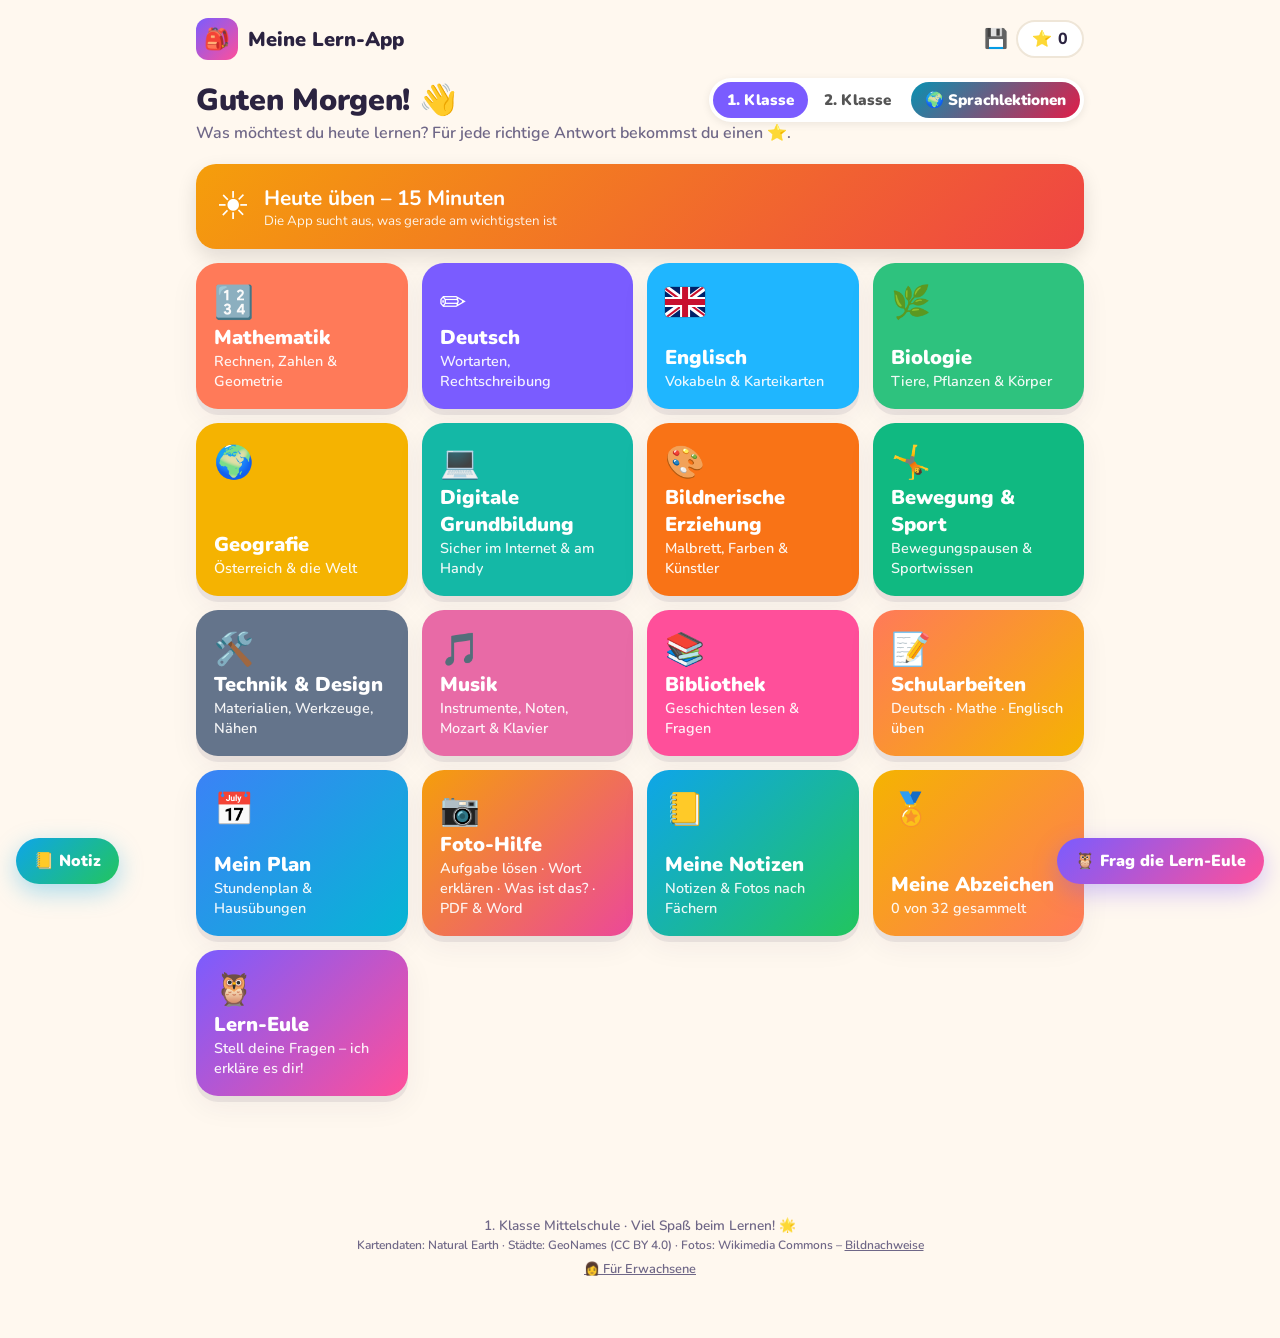
==== index.html @ 5750445e "Vorlesen: auf iPhone beim ersten Antippen freischalten Co-Authored-By: Claude Opus 5.5 <noreply@anth" ====
<!DOCTYPE html>
<html lang="de">
<head>
<meta charset="UTF-8">
<meta name="viewport" content="width=device-width, initial-scale=1">
<title>Meine Lern-App</title>
<script src="config.js"></script>
<script src="ki.js"></script>
<link rel="manifest" href="manifest.webmanifest">
<meta name="theme-color" content="#7a5cff">
<meta name="apple-mobile-web-app-capable" content="yes">
<meta name="mobile-web-app-capable" content="yes">
<meta name="apple-mobile-web-app-title" content="Lern-App">
<meta name="apple-mobile-web-app-status-bar-style" content="default">
<link rel="apple-touch-icon" href="icons/apple-touch-icon.png">
<link rel="icon" type="image/png" href="icons/icon-192.png">
<link rel="preconnect" href="https://fonts.googleapis.com">
<link rel="preconnect" href="https://fonts.gstatic.com" crossorigin>
<link href="https://fonts.googleapis.com/css2?family=Nunito:wght@400;600;700;800;900&family=Literata:opsz,wght@7..72,400;7..72,600&display=swap" rel="stylesheet">
<style>
  :root{
    --bg:#fff8ef; --card:#ffffff; --ink:#2b2340; --muted:#6f6787;
    --math:#ff7a59; --deutsch:#7a5cff; --english:#1fb6ff; --bio:#2ec27e; --geo:#f5b301; --read:#ff4f9a;
    --ok:#22b573; --bad:#ef4444; --line:#efe6d8; --shadow:0 6px 0 rgba(43,35,64,.08), 0 10px 30px rgba(43,35,64,.06);
  }
  *{box-sizing:border-box}
  html,body{margin:0;background:var(--bg);color:var(--ink);font-family:'Nunito',system-ui,sans-serif}
  body{min-height:100vh}
  button{font-family:inherit;cursor:pointer}
  .wrap{max-width:920px;margin:0 auto;padding:18px 16px 60px}
  header.top{display:flex;align-items:center;justify-content:space-between;gap:12px;margin-bottom:18px}
  .brand{display:flex;align-items:center;gap:10px;font-weight:900;font-size:1.25rem}
  .brand .logo{width:42px;height:42px;border-radius:12px;background:linear-gradient(135deg,var(--deutsch),var(--read));display:grid;place-items:center;color:#fff;font-size:1.3rem}
  .stars{background:#fff;border:2px solid var(--line);border-radius:999px;padding:6px 14px;font-weight:800;display:flex;align-items:center;gap:6px}
  .back{background:none;border:none;color:var(--muted);font-weight:800;font-size:1rem;padding:6px 0;margin-bottom:8px}
  .back:hover{color:var(--ink)}
  h1{font-size:1.9rem;margin:6px 0 4px;font-weight:900;letter-spacing:-.01em}
  h2{font-size:1.35rem;margin:0 0 10px;font-weight:900}
  .sub{color:var(--muted);margin:0 0 20px;font-weight:600}
  .grid{display:grid;grid-template-columns:repeat(auto-fill,minmax(200px,1fr));gap:14px}
  .tile{border:none;text-align:left;border-radius:22px;padding:18px;color:#fff;box-shadow:var(--shadow);transition:transform .12s;min-height:132px;display:flex;flex-direction:column;justify-content:space-between}
  .tile:hover{transform:translateY(-3px)}
  .tile:active{transform:translateY(1px)}
  .tile .ico{font-size:2rem}
  .tile .t{font-size:1.25rem;font-weight:900}
  .tile .d{font-size:.9rem;opacity:.92;font-weight:600}
  .card{background:var(--card);border-radius:22px;padding:20px;box-shadow:var(--shadow);border:2px solid var(--line)}
  .list{display:grid;gap:10px}
  .item{display:flex;align-items:center;gap:14px;background:#fff;border:2px solid var(--line);border-radius:16px;padding:14px 16px;text-align:left;font-size:1rem;font-weight:700;color:var(--ink);transition:border-color .12s, transform .12s}
  .item:hover{border-color:var(--c,var(--deutsch));transform:translateX(3px)}
  .item .em{font-size:1.6rem;width:40px;text-align:center}
  .item small{display:block;color:var(--muted);font-weight:600}
  .badge{margin-left:auto;font-size:.8rem;background:#f4efe6;border-radius:999px;padding:4px 10px;color:var(--muted);white-space:nowrap}
  .badge.done{background:#e3f7ec;color:var(--ok)}
  .q{font-size:1.35rem;font-weight:800;margin:6px 0 18px;line-height:1.35}
  .progress{height:10px;background:#f1eadf;border-radius:99px;overflow:hidden;margin-bottom:14px}
  .progress>div{height:100%;background:var(--c,var(--deutsch));transition:width .3s}
  .opts{display:grid;grid-template-columns:1fr 1fr;gap:10px}
  @media (max-width:520px){.opts{grid-template-columns:1fr}}
  .opt{background:#fff;border:3px solid var(--line);border-radius:16px;padding:14px;font-size:1.1rem;font-weight:800;color:var(--ink);text-align:left}
  .opt:hover:not(:disabled){border-color:var(--c,var(--deutsch))}
  .opt.right{background:#e6f8ee;border-color:var(--ok)}
  .opt.wrong{background:#fdecec;border-color:var(--bad)}
  .opt:disabled{cursor:default}
  .feedback{margin-top:14px;font-weight:800;min-height:1.4em}
  .feedback.ok{color:var(--ok)} .feedback.no{color:var(--bad)}
  .explain{background:#f8f4ff;border-radius:12px;padding:10px 12px;margin-top:8px;font-weight:600;color:var(--ink)}
  .btn{background:var(--c,var(--deutsch));color:#fff;border:none;border-radius:14px;padding:12px 20px;font-weight:900;font-size:1rem;box-shadow:0 4px 0 rgba(0,0,0,.15)}
  .btn:active{transform:translateY(2px);box-shadow:0 2px 0 rgba(0,0,0,.15)}
  .btn.ghost{background:#fff;color:var(--ink);border:2px solid var(--line);box-shadow:none}
  .row{display:flex;gap:10px;flex-wrap:wrap;align-items:center;margin-top:16px}
  input.ans{font:inherit;font-size:1.4rem;font-weight:800;padding:12px 14px;border-radius:14px;border:3px solid var(--line);width:180px;outline:none}
  input.ans:focus{border-color:var(--c,var(--math))}
  .result{text-align:center;padding:16px 0}
  .result .big{font-size:3.4rem}
  .result .score{font-size:1.6rem;font-weight:900;margin:8px 0}
  /* Reading */
  .reader{background:#fffdf8;border-radius:22px;padding:26px clamp(18px,5vw,48px);box-shadow:var(--shadow);border:2px solid var(--line)}
  .reader .story{font-family:'Literata',Georgia,serif;line-height:1.75;font-size:var(--fs,1.15rem)}
  .reader .story p{margin:0 0 1em}
  .reader h1{font-family:'Literata',Georgia,serif;font-weight:600}
  .tools{display:flex;gap:8px;align-items:center;flex-wrap:wrap;margin-bottom:14px}
  .tools button{background:#fff;border:2px solid var(--line);border-radius:10px;padding:6px 12px;font-weight:800}
  .chapnav{display:flex;justify-content:space-between;gap:10px;margin-top:20px}
  .flash{perspective:900px;margin:10px auto;max-width:420px;height:200px}
  .flash .inner{position:relative;width:100%;height:100%;transition:transform .5s;transform-style:preserve-3d;cursor:pointer}
  .flash.flipped .inner{transform:rotateY(180deg)}
  .flash .face{position:absolute;inset:0;backface-visibility:hidden;border-radius:22px;display:grid;place-items:center;font-size:2rem;font-weight:900;text-align:center;padding:16px;box-shadow:var(--shadow)}
  .flash .front{background:#fff;border:3px solid var(--english)}
  .flash .backf{background:var(--english);color:#fff;transform:rotateY(180deg)}
  .hint{color:var(--muted);font-weight:600;text-align:center;font-size:.9rem}
  .learnbox{background:#fff7e0;border-left:6px solid var(--geo);border-radius:12px;padding:12px 14px;margin-bottom:16px;font-weight:600;line-height:1.5}
  .confetti{position:fixed;inset:0;pointer-events:none;overflow:hidden;z-index:50}
  .confetti i{position:absolute;top:-20px;width:10px;height:14px;border-radius:3px;animation:fall 1.6s linear forwards}
  @keyframes fall{to{transform:translateY(110vh) rotate(720deg)}}
  /* KI-Lern-Eule */
  .fab{position:fixed;right:16px;bottom:16px;z-index:40;background:linear-gradient(135deg,#7a5cff,#ff4f9a);color:#fff;border:none;border-radius:999px;padding:12px 18px;font-weight:900;font-size:1rem;box-shadow:0 8px 24px rgba(122,92,255,.35);display:none}
  .fab.show{display:flex;align-items:center;gap:6px}
  #app{padding-bottom:90px}
  .spricht{outline:3px solid #0891b2 !important;outline-offset:2px;animation:sprichPuls 1s ease-in-out infinite}
  @keyframes sprichPuls{50%{outline-color:#67e8f9}}
  #stopPill{position:fixed;left:50%;bottom:18px;transform:translateX(-50%);z-index:9998;border:0;border-radius:999px;padding:12px 20px;background:#0891b2;color:#fff;font-weight:900;font-family:inherit;font-size:1rem;box-shadow:0 8px 22px rgba(8,145,178,.4);cursor:pointer}
  .chatlayout{display:flex;gap:10px;width:min(1150px,98vw);height:min(90vh,820px);position:relative}
  .chatside{width:280px;flex:none;background:#fff;border-radius:22px;padding:12px;overflow-y:auto;box-shadow:var(--shadow);display:flex;flex-direction:column;gap:8px}
  .chatlayout .chat{flex:1;min-width:0;height:100%;box-sizing:border-box;overflow:hidden}
  .chatlayout .msgs{max-height:none;flex:1;min-height:0}
  .citem{display:flex;align-items:center;gap:6px;padding:8px 10px;border-radius:12px;cursor:pointer;border:2px solid transparent}
  .citem:hover{background:#f6f2ff} .citem.akt{border-color:var(--deutsch);background:#f4efff}
  .citem .ct{flex:1;min-width:0;font-weight:800;font-size:.92rem;white-space:nowrap;overflow:hidden;text-overflow:ellipsis}
  .citem .cm{font-size:.72rem;color:var(--muted);font-weight:700}
  .citem button{border:0;background:transparent;cursor:pointer;font-size:.95rem;padding:2px 3px;opacity:.55} .citem button:hover{opacity:1}
  #chSideBtn{display:none}
  @media (max-width:760px){ .chatside{position:absolute;left:0;top:0;bottom:0;z-index:3;width:86%;display:none} .chatside.offen{display:flex} #chSideBtn{display:inline-flex} }
  .aus2{display:inline-flex;flex-wrap:wrap;gap:6px;align-items:center;margin-top:4px}
  .aus2 .a2{font-size:.82rem;padding:4px 10px;border-radius:999px;display:inline-flex;align-items:center;gap:4px}
  .aus2 .a2.saying{outline:3px solid #0891b2}
  .a2laut{color:var(--muted);font-size:.8rem}
  .a2list li{margin-bottom:10px}
  .fabN{position:fixed;left:16px;bottom:16px;z-index:40;background:linear-gradient(135deg,#0ea5e9,#22c55e);color:#fff;border:none;border-radius:999px;padding:12px 18px;font-weight:900;font-size:1rem;box-shadow:0 8px 24px rgba(14,165,233,.35);cursor:pointer;font-family:inherit}
  .overlay{position:fixed;inset:0;z-index:60;background:rgba(43,35,64,.45);display:flex;align-items:flex-end;justify-content:center;padding:12px}
  @media (min-width:700px){.overlay{align-items:center}}
  .overlay .card{width:100%;max-width:640px;max-height:92vh;display:flex;flex-direction:column}
  .chat{display:flex;flex-direction:column;gap:10px;min-height:300px}
  .msgs{display:flex;flex-direction:column;gap:10px;max-height:55vh;overflow-y:auto;padding:4px}
  .msg{max-width:85%;padding:12px 14px;border-radius:18px;line-height:1.5;font-weight:600;white-space:pre-wrap;word-wrap:break-word}
  .msg.u{align-self:flex-end;background:var(--deutsch);color:#fff;border-bottom-right-radius:6px}
  .msg.a{align-self:flex-start;background:#f4efff;border-bottom-left-radius:6px}
  .chatin{display:flex;gap:8px}
  .chatin textarea{flex:1;font:inherit;font-size:1.05rem;font-weight:600;padding:12px;border-radius:14px;border:3px solid var(--line);resize:none;outline:none;min-height:52px}
  .chatin textarea:focus{border-color:var(--deutsch)}
  .chips{display:flex;flex-wrap:wrap;gap:8px}
  .chip{background:#fff;border:2px solid var(--line);border-radius:999px;padding:8px 12px;font-weight:700;font-size:.9rem;color:var(--ink)}
  .chip:hover{border-color:var(--deutsch)}
  .ctxnote{background:#fff7e0;border-radius:12px;padding:8px 12px;font-size:.9rem;font-weight:700;color:var(--muted)}
  select.ans{height:58px;background:#fff}
  .weg{background:#fff6f2;border:2px solid #ffd9cc;border-radius:16px;padding:12px 16px;margin-top:12px;font-weight:600;line-height:1.55}
  .weg-t{font-weight:900;margin-bottom:6px}
  .weg ol{margin:6px 0 0;padding-left:22px}
  .weg li{margin:3px 0}
  .coltab{border-collapse:collapse;margin:8px 0 6px;font-size:1.45rem;font-weight:800;font-variant-numeric:tabular-nums}
  .coltab td{width:34px;height:36px;text-align:center;border:1px solid #f1d9cf;background:#fff}
  .coltab tr.carry td{font-size:.85rem;color:var(--bad);height:20px}
  .coltab tr.res td{border-top:3px solid var(--ink);color:var(--ok)}
  .sheet{display:inline-flex;flex-direction:column;background:#fff;border:1px solid #cfe0f5;padding:4px;border-radius:8px;max-width:100%;overflow-x:auto}
  .srow{display:flex}
  .cell{width:34px;height:38px;border:1px solid #cfe0f5;text-align:center;font:inherit;font-size:1.35rem;font-weight:800;color:var(--ink);background:transparent;outline:none;padding:0;border-radius:0}
  .cell:focus{background:#fff3c4}
  .srow.carry .cell{height:24px;font-size:.9rem;color:var(--bad);background:#fff5f5}
  .srow.sum .cell{border-top:3px solid var(--ink)}
  @media (max-width:420px){.cell{width:29px}}
  .layers{display:flex;flex-wrap:wrap;gap:6px;align-items:center;margin:-2px 0 12px;font-weight:800;color:var(--muted);font-size:.9rem}
  .lay{border:2px solid var(--line);background:#fff;border-radius:999px;padding:6px 12px;font-weight:800;color:var(--muted);opacity:.6}
  .lay.on{opacity:1;border-color:var(--geo);color:var(--ink);background:#fff7e0}
  .plink{text-decoration:none;display:inline-flex;align-items:center}
  .gtools{display:flex;flex-wrap:wrap;gap:8px;margin-bottom:12px}
  .gtools .btn{padding:10px 14px;font-size:.95rem}
  .globe-wrap{position:relative;background:radial-gradient(circle at 50% 40%,#2a2156,#120d2b);border-radius:24px;overflow:hidden;box-shadow:var(--shadow);min-height:320px}
  .globe-wrap::before{content:"";position:absolute;inset:0;background-image:radial-gradient(1px 1px at 10% 20%,#fff9,transparent),radial-gradient(1px 1px at 70% 10%,#fff8,transparent),radial-gradient(1.5px 1.5px at 85% 60%,#fffa,transparent),radial-gradient(1px 1px at 30% 80%,#fff7,transparent),radial-gradient(1px 1px at 55% 45%,#fff6,transparent),radial-gradient(1.5px 1.5px at 15% 65%,#fff8,transparent);pointer-events:none}
  #gl{display:block;touch-action:none;cursor:grab;position:relative}
  #gl:active{cursor:grabbing}
  .zoombtns{position:absolute;right:12px;bottom:12px;display:flex;flex-direction:column;gap:8px}
  .zoombtns button{width:46px;height:46px;border-radius:14px;border:none;background:#fff;font-size:1.6rem;font-weight:900;color:var(--ink);box-shadow:0 4px 0 rgba(0,0,0,.2)}
  .gload{position:absolute;inset:0;display:grid;place-items:center;color:#fff;font-weight:800;font-size:1.1rem}
  .gamebar{position:absolute;left:12px;right:70px;top:12px;background:#fff;border-radius:16px;padding:10px 14px;display:flex;flex-direction:column;gap:2px;box-shadow:0 6px 20px rgba(0,0,0,.25);font-size:1.05rem}
  .gamebar span{color:var(--muted);font-weight:700;font-size:.85rem}
  .infop{margin-top:14px}
  .infop h2{margin:0}
  .ihead{display:flex;align-items:center;gap:12px}
  .iflag{font-size:2.6rem;line-height:1}
  .itype{color:var(--muted);font-weight:700}
  .stamp{color:#d97706;font-weight:900}
  .ifacts{display:grid;grid-template-columns:repeat(auto-fit,minmax(170px,1fr));gap:8px;margin:14px 0 4px}
  .ifacts div{background:#fff7e0;border-radius:12px;padding:10px 12px;display:flex;flex-direction:column;gap:2px}
  .ifacts span{font-size:.82rem;color:var(--muted);font-weight:800}
  .isec{margin-top:14px}
  .ist{font-weight:900;margin-bottom:6px}
  .isec ul{margin:0;padding-left:20px;line-height:1.55;font-weight:600}
  .isec p{margin:0;line-height:1.55;font-weight:600}
  .fchip{background:#fff1e8;border:2px solid #ffd9c2;border-radius:999px;padding:6px 12px;font-weight:700;font-size:.92rem}
  .passgrid{display:grid;grid-template-columns:repeat(auto-fill,minmax(130px,1fr));gap:8px;margin-top:12px}
  .pstamp{background:#fff;border:2px dashed var(--geo);border-radius:14px;padding:10px;font-weight:800;color:var(--ink);display:flex;flex-direction:column;align-items:center;gap:4px;transform:rotate(-2deg)}
  .pstamp:nth-child(2n){transform:rotate(2deg)}
  .pstamp span{font-size:1.8rem}
  .qpic{display:block;width:100%;max-width:420px;margin:0 0 14px}
  .cpic{margin:10px 0 2px;display:flex;flex-direction:column;gap:6px;align-items:flex-start}
  .cpic img{width:100%;max-width:440px;border-radius:14px;background:#fff;border:2px solid var(--line)}
  .cpic figcaption{font-weight:800;font-size:.9rem;color:var(--muted)}
  .cpic-load{margin-top:8px;font-weight:800;color:var(--muted)}
  .msg.a{max-width:92%}
  .say{cursor:pointer}
  .say:hover{text-decoration:underline dotted}
  .saying{background:#fff3c4!important;outline:3px solid var(--geo)}
  .spk{font-size:.7em;opacity:.55}
  .saytip{font-weight:700;color:var(--muted);font-size:.78rem;margin-left:6px}
  .sbtn{border:none;background:#eef7ff;border-radius:10px;padding:4px 8px;font-size:1rem;vertical-align:middle}
  .story p.lesen{background:#fff3c4;border-radius:8px;box-shadow:0 0 0 6px #fff3c4}
  .fallhead{display:flex;align-items:center;gap:14px;background:var(--fc);color:#fff;border-radius:22px;padding:16px 18px;margin-bottom:14px;box-shadow:var(--shadow)}
  .fallhead .sub{color:#fffd}
  .fallnum{width:56px;height:56px;border-radius:16px;background:#fff;color:var(--fc);display:grid;place-items:center;font-size:2rem;font-weight:900;flex:none}
  .fallem{margin-left:auto;font-size:2.6rem}
  .fallcard h2{margin:18px 0 6px;font-size:1.15rem}
  .fallcard p{margin:0;line-height:1.6;font-weight:600}
  .fallcard mark{background:none;color:var(--fc);font-weight:900;border-bottom:3px solid var(--fc)}
  .ftab-wrap{overflow-x:auto}
  .ftab{border-collapse:separate;border-spacing:0;width:100%;min-width:480px;font-weight:600}
  .ftab th,.ftab td{padding:8px 10px;border-bottom:1px solid var(--line);text-align:left}
  .ftab th{font-size:.85rem;color:var(--muted)}
  .ftab tr.hi td,.ftab tr.hi th{background:color-mix(in srgb,var(--fc) 14%,#fff);color:var(--ink)}
  .ftab tr.hi td b{color:var(--fc)}
  .fbsp{display:grid;gap:8px}
  .fbsp>div{background:#faf7ff;border-radius:12px;padding:10px 12px}
  .fsatz{font-size:1.15rem;font-weight:800}
  .ffrage{color:var(--muted);font-weight:700;margin-top:2px}
  .eshow{position:relative;background:radial-gradient(circle at 50% 30%,color-mix(in srgb,var(--sc) 22%,#fff),#fff);border:3px solid var(--sc);border-radius:26px;min-height:380px;padding:28px 22px 22px;text-align:center;box-shadow:var(--shadow);overflow:hidden}
  .sprog{display:flex;gap:6px;justify-content:center;margin-bottom:10px}
  .sprog i{width:28px;height:6px;border-radius:9px;background:#e9e2d6}
  .sprog i.on{background:var(--sc)}
  .sem{font-size:4.2rem;animation:hop 1.2s ease-in-out infinite alternate}
  .stitel{font-size:1.5rem;font-weight:900;color:var(--sc);margin:6px 0 10px;animation:fadeUp .5s both}
  .ssatz{font-size:clamp(1.3rem,4vw,2rem);font-weight:900;margin:8px 0;animation:fadeUp .5s .2s both}
  .sfrage{font-size:1.1rem;font-weight:800;color:var(--muted);animation:fadeUp .5s .9s both}
  .stext{max-width:560px;margin:14px auto 0;font-weight:600;line-height:1.55;animation:fadeUp .5s 1.4s both}
  .morph{display:inline-block;color:var(--fc);border-bottom:4px solid var(--fc);animation:pop .7s .5s both}
  @keyframes hop{to{transform:translateY(-10px) rotate(-4deg)}}
  @keyframes fadeUp{from{opacity:0;transform:translateY(12px)}to{opacity:1;transform:none}}
  @keyframes pop{0%{transform:scale(1)}40%{transform:scale(1.6) rotate(-6deg)}100%{transform:scale(1)}}
  .foto{margin:12px 0 4px}
  .foto img{width:100%;max-width:340px;max-height:260px;object-fit:cover;border-radius:16px;display:block;box-shadow:var(--shadow);background:#eee}
  .foto.big img{max-width:420px}
  .foto figcaption{font-size:.72rem;color:var(--muted);font-weight:600;margin-top:4px}
  .foto figcaption a{color:inherit}
  .pchip{display:inline-flex;align-items:center;gap:6px;padding:4px 10px 4px 4px}
  .pchip img{width:30px;height:30px;border-radius:50%;object-fit:cover}
  .lexgrid{display:grid;grid-template-columns:repeat(auto-fill,minmax(130px,1fr));gap:10px}
  .lexitem{background:#fff;border:2px solid var(--line);border-radius:16px;padding:0;overflow:hidden;text-align:left;font-weight:800;color:var(--ink)}
  .lexitem img{width:100%;height:110px;object-fit:cover;display:block}
  .lexitem span{display:block;padding:8px 10px;font-size:.9rem}
  .lexitem:hover{border-color:var(--bio)}
  .qfoto{display:block;width:100%;max-width:360px;height:220px;object-fit:cover;border-radius:18px;margin:6px 0 4px;box-shadow:var(--shadow)}
  .credits{line-height:1.6;font-size:.88rem;font-weight:600;padding-left:18px}
  footer a{color:inherit}
  .flagimg{height:1em;width:auto;vertical-align:-0.12em;border-radius:2px;box-shadow:0 0 0 1px rgba(0,0,0,.12)}
  .iflag .flagimg{height:40px;border-radius:5px}
  .tile .ico .flagimg.tileflag{height:30px;border-radius:4px}
  .iflag{display:flex;align-items:center;gap:8px}
  .wappen{height:44px;width:auto;vertical-align:middle;filter:drop-shadow(0 1px 1px rgba(0,0,0,.2))}
  .wappen.sm{height:30px}
  .wappen.lg{height:64px}
  .blgrid{display:grid;grid-template-columns:repeat(auto-fill,minmax(150px,1fr));gap:8px}
  .blchip{display:flex;align-items:center;gap:8px;background:#fff;border:2px solid var(--line);border-radius:14px;padding:6px 10px;font-weight:800;color:var(--ink);text-align:left;margin-top:8px}
  .blchip:hover{border-color:var(--geo)}
  ul.easy{margin:8px 0 0;padding-left:20px;line-height:1.6;font-weight:600}
  .uhrbox{background:#f4fbff;border:2px solid #cfeaff;border-radius:16px;padding:12px;margin:12px 0}
  .uhren{display:flex;align-items:center;justify-content:center;gap:10px;flex-wrap:wrap}
  .uhr{margin:0;text-align:center;font-weight:700;color:var(--muted)}
  .uhr b{color:var(--ink)}
  .pfeil{font-size:2rem;color:var(--muted)}
  .zstrahl{display:flex;gap:3px;margin-top:10px}
  .zstrahl>div{background:var(--english);color:#fff;border-radius:8px;padding:6px 4px;text-align:center;min-width:60px}
  .zstrahl span{display:block;font-weight:900}
  .zstrahl small{font-size:.7rem;opacity:.9}
  .roemsym{display:grid;grid-template-columns:repeat(auto-fill,minmax(110px,1fr));gap:8px}
  .roemkarte{background:#fff7e0;border:2px solid #f5d27a;border-radius:16px;padding:10px;display:flex;flex-direction:column;align-items:center;gap:2px;color:var(--ink)}
  .roemkarte b{font-family:Georgia,serif;font-size:2.2rem}
  .roemkarte span{font-weight:900;font-size:1.1rem}
  .roemkarte small{font-size:.72rem;color:var(--muted);font-weight:700;text-align:center}
  .roemgrid{display:grid;grid-template-columns:repeat(auto-fill,minmax(78px,1fr));gap:6px}
  .roemgrid div{background:#fff;border:2px solid var(--line);border-radius:12px;padding:6px;text-align:center}
  .roemgrid b{display:block;font-family:Georgia,serif;font-size:1.15rem}
  .roemgrid span{color:var(--muted);font-weight:800}
  .satabs{display:flex;gap:8px;margin-bottom:12px;flex-wrap:wrap}
  .satab{border:3px solid var(--c);background:#fff;color:var(--ink);border-radius:999px;padding:10px 18px;font-weight:900;font-size:1rem}
  .satab.on{background:var(--c);color:#fff}
  .satest{display:flex;gap:14px;align-items:flex-start;border:2px solid var(--line);border-radius:16px;padding:12px;margin-bottom:10px}
  .sadate{background:var(--c,#ff7a59);color:#fff;border-radius:12px;padding:8px 10px;text-align:center;min-width:76px}
  .sadate b{display:block;font-size:1.05rem}
  .sadate small{font-weight:700}
  .saform{margin-top:12px;border-top:2px dashed var(--line);padding-top:10px}
  .saform summary{font-weight:900;cursor:pointer}
  .saTa{width:100%;font:inherit;font-weight:600;border:3px solid var(--line);border-radius:12px;padding:10px;margin-top:6px}
  .saIn{width:100%;max-width:300px;font-size:1rem}
  .sathemen{display:grid;grid-template-columns:repeat(auto-fill,minmax(230px,1fr));gap:4px 12px;margin-top:6px;font-weight:600;max-height:260px;overflow:auto;border:2px solid var(--line);border-radius:12px;padding:8px}
  .eigene{padding-left:18px;line-height:1.8;font-weight:600}
  .mini{border:none;background:#fdecec;color:var(--bad);border-radius:8px;font-weight:900;margin-left:6px}
  footer{margin-top:30px;text-align:center;color:var(--muted);font-size:.85rem;font-weight:600}
</style>
</head>
<body>
<div class="wrap">
  <header class="top">
    <div class="brand"><div class="logo">🎒</div><span>Meine Lern-App</span></div>
    <div style="display:flex;gap:8px;align-items:center"><span id="syncIco" title="Wird geladen …" style="font-size:1.2rem;cursor:help">🔄</span><div class="stars" title="Gesammelte Sterne">⭐ <span id="starCount">0</span></div></div>
  </header>
  <main id="app"></main>
  <button class="fab" id="fab">🦉 Frag die Lern-Eule</button>
  <button class="fabN" id="fabN" title="Notiz schreiben">📒 Notiz</button>
  <footer>1. Klasse Mittelschule · Viel Spaß beim Lernen! 🌟<br><span style="font-size:.75rem">Kartendaten: Natural Earth · Städte: GeoNames (CC BY 4.0) · Fotos: Wikimedia Commons – <a href="#" id="credLink">Bildnachweise</a></span></footer>
</div>

<script>
/* ---------- Speicher (nur in diesem Browser) ---------- */
const store = {
  get(k, d){ try{ const v = localStorage.getItem('lernapp_'+k); return v===null?d:JSON.parse(v);}catch(e){return d;} },
  set(k, v){ try{ localStorage.setItem('lernapp_'+k, JSON.stringify(v)); localStorage.setItem('lernapp__t_'+k, String(Date.now())); }catch(e){} SYNC.queue(k); }
};
/* ---------- Geräteübergreifend speichern (mit dem Claude-Konto) ---------- */
const SYNC=(()=>{
  const syncbar=k=>!/^(sb\d_|ml_|kq_|stimme_|qg_|rsg_)/.test(k);                 // KI-Zwischenspeicher nicht hochladen
  const docId=k=>'k_'+k.replace(/[^A-Za-z0-9_\-.~:@+]/g,c=>'+'+c.codePointAt(0).toString(16)+'+').slice(0,190);
  let col=null, ready=false; const timers={}, busy={}, again={};
  const setIcon=(t,title)=>{const el=document.getElementById('syncIco'); if(el){el.textContent=t; el.title=title;}};
  async function push(k){
    if(!col) return; if(busy[k]){again[k]=true;return;} busy[k]=true;
    try{ const v=localStorage.getItem('lernapp_'+k); const t=+(localStorage.getItem('lernapp__t_'+k)||Date.now());
      if(v===null) await col.doc(docId(k)).delete(); else await col.doc(docId(k)).set({k,v,t});
      setIcon('☁️','Gespeichert – auch auf deinen anderen Geräten'); }
    catch(e){ if(e&&e.code==='invalid_argument'){col=null;} setIcon('💾','Nur auf diesem Gerät gespeichert'); }
    busy[k]=false; if(again[k]){again[k]=false;push(k);}
  }
  function queue(k){ if(!syncbar(k)) return; if(!ready){return;} clearTimeout(timers[k]); timers[k]=setTimeout(()=>push(k),1500); }
  async function start(){
    try{
      const db=await window.claude?.use?.('db'); const user=await window.claude?.use?.('user');
      const uid=user?await user.id():null; if(!db||!uid){ setIcon('💾','Nur auf diesem Gerät gespeichert'); if(app._back===home) home(); return; }
      col=db.collection('data/users/'+uid);
      setIcon('🔄','Wird abgeglichen …');
      const snap=await col.get(); let changed=false; const remote={};
      snap.docs.forEach(d=>{ const x=d.data(); if(!x||typeof x.k!=='string'||typeof x.v!=='string') return; remote[x.k]=x.t||0;
        const lt=+(localStorage.getItem('lernapp__t_'+x.k)||0);
        if((x.t||0)>lt){ try{ localStorage.setItem('lernapp_'+x.k,x.v); localStorage.setItem('lernapp__t_'+x.k,String(x.t||0)); changed=true; }catch(e){} } });
      ready=true;
      for(let i=0;i<localStorage.length;i++){ const key=localStorage.key(i); if(!key||!key.startsWith('lernapp_')||key.startsWith('lernapp__t_')) continue;
        const k=key.slice(8); if(!syncbar(k)) continue; const lt=+(localStorage.getItem('lernapp__t_'+k)||0);
        if(!(k in remote) || lt>remote[k]){ if(!lt) localStorage.setItem('lernapp__t_'+k,String(Date.now())); queue(k); } }
      setIcon('☁️','Gespeichert – auch auf deinen anderen Geräten');
      if(changed) reloadState(); else if(app._back===home) home();
    }catch(e){ setIcon('💾','Nur auf diesem Gerät gespeichert'); if(app._back===home) home(); }
  }
  async function pull(){
    if(!col) return; try{ const snap=await col.get(); let changed=false;
      snap.docs.forEach(d=>{ const x=d.data(); if(!x||typeof x.k!=='string'||typeof x.v!=='string') return; const lt=+(localStorage.getItem('lernapp__t_'+x.k)||0);
        if((x.t||0)>lt){ try{ localStorage.setItem('lernapp_'+x.k,x.v); localStorage.setItem('lernapp__t_'+x.k,String(x.t||0)); changed=true; }catch(e){} } });
      if(changed) reloadState(); }catch(e){}
  }
  function flush(){ Object.keys(timers).forEach(k=>{ clearTimeout(timers[k]); delete timers[k]; push(k); }); }
  document.addEventListener('visibilitychange',()=>{ if(document.visibilityState==='visible') pull(); else flush(); });
  window.addEventListener('pagehide',flush);
  return {queue,start,pull,flush};
})();
function reloadState(){
  try{ stars=store.get('stars',0); done=store.get('done',{}); SA=store.get('schularbeiten',{tests:[],eigene:[]}); visited=store.get('visited',[]);
    LOG=store.get('log',{}); FEHLER=store.get('fehler',[]); ABZ_HAB=store.get('abzeichen',{}); KLASSE=store.get('klasse',1);
    document.getElementById('starCount').textContent=stars;
    if(app._back===home) home(); }catch(e){}
}
let stars = store.get('stars', 0);
let done = store.get('done', {});
function addStars(n){ stars += n; store.set('stars', stars); document.getElementById('starCount').textContent = stars; pruefeAbzeichen(); }
function markDone(id, score, total){ const prev = done[id]; if(!prev || score > prev.s){ done[id] = {s:score,t:total}; store.set('done', done);} pruefeAbzeichen(); }
document.getElementById('starCount').textContent = stars;

/* ---------- KLASSE ---------- */
let KLASSE=store.get('klasse',1);
const KL=()=>`${KLASSE}. Klasse Mittelschule in Österreich (${KLASSE+4}. Schulstufe`;

/* ---------- LERN-PROTOKOLL (für Erwachsenen-Bereich & Abzeichen) ---------- */
const heute=()=>{const d=new Date();return d.getFullYear()+'-'+String(d.getMonth()+1).padStart(2,'0')+'-'+String(d.getDate()).padStart(2,'0');};
let LOG=store.get('log',{});
function logAufgabe(richtig){
  const t=heute(); const e=LOG[t]||{n:0,r:0}; e.n++; if(richtig) e.r++; LOG[t]=e;
  const keys=Object.keys(LOG).sort(); while(keys.length>90) delete LOG[keys.shift()];
  store.set('log',LOG);
}
let FEHLER=store.get('fehler',[]);
function logFehler(q,richtig,thema){
  FEHLER.unshift({q:String(q).slice(0,160),a:String(richtig).slice(0,80),th:thema||'',d:heute()}); FEHLER=FEHLER.slice(0,40);
  store.set('fehler',FEHLER);
}
function serie(){ let n=0; const d=new Date(); if(!(LOG[heute()]||{}).n) d.setDate(d.getDate()-1);
  for(;;){ const k=d.getFullYear()+'-'+String(d.getMonth()+1).padStart(2,'0')+'-'+String(d.getDate()).padStart(2,'0'); if((LOG[k]||{}).n){n++;d.setDate(d.getDate()-1);} else break; } return n; }

/* ---------- ABZEICHEN ---------- */
const ABZ=[
 ['start','🌱','Erste Schritte','Das erste Thema geschafft',()=>Object.keys(done).length>=1],
 ['s50','⭐','Sternensammlerin','50 Sterne gesammelt',()=>stars>=50],
 ['s200','🌟','Sternen-Profi','200 Sterne gesammelt',()=>stars>=200],
 ['s500','💫','Sternen-Königin','500 Sterne gesammelt',()=>stars>=500],
 ['s1000','🌌','Galaxie','1.000 Sterne gesammelt',()=>stars>=1000],
 ['t3','🔥','Dranbleiben','3 Tage hintereinander gelernt',()=>serie()>=3],
 ['t7','🏅','Eine ganze Woche','7 Tage hintereinander gelernt',()=>serie()>=7],
 ['t30','🏆','Lern-Marathon','30 Tage hintereinander gelernt',()=>serie()>=30],
 ['perf','💯','Alles richtig!','Ein Thema ohne Fehler',()=>Object.values(done).some(d=>d.s===d.t)],
 ['perf10','🎖️','Fehlerlos-Zehner','10 Themen ohne Fehler',()=>Object.values(done).filter(d=>d.s===d.t).length>=10],
 ['themen25','📚','Fleißige Biene','25 verschiedene Themen geübt',()=>Object.keys(done).length>=25],
 ['welt10','🧭','Entdeckerin','10 Länder auf dem Globus besucht',()=>visited.length>=10],
 ['welt30','🌍','Weltreisende','30 Länder auf dem Globus besucht',()=>visited.length>=30],
 ['buch','📖','Leseratte','Ein ganzes Buch gelesen',()=>[...BOOKS,...LONG_BOOKS].some(b=>done[b.id])],
 ['buch3','🐛','Bücherwurm','3 Bücher gelesen',()=>[...BOOKS,...LONG_BOOKS].filter(b=>done[b.id]).length>=3],
 ['diktat','✍️','Diktat-Profi','Ein Diktat ohne Fehler',()=>Object.entries(done).some(([k,d])=>k.startsWith('dk-')&&d.s===d.t)],
 ['blitz20','⚡','Blitzrechnerin','20 Punkte in der Einmaleins-Blitzrunde',()=>Object.values(store.get('blitz',{})).some(x=>x>=20)],
 ['blitz35','🚀','Rechen-Rakete','35 Punkte in der Einmaleins-Blitzrunde',()=>Object.values(store.get('blitz',{})).some(x=>x>=35)],
 ['musik','🎵','Kleine Mozartin','Ein Musik-Thema geschafft',()=>Object.keys(done).some(k=>k.startsWith('mu-'))],
 ['digital','🛡️','Internet-Detektivin','Alle Themen in Digitaler Grundbildung geübt',()=>(QUIZ.digital||[]).every(q=>done[q.id])],
 ['hue10','✅','Hausübungs-Heldin','10 Hausübungen abgehakt',()=>(store.get('hue',[])).filter(h=>h.done).length>=10],
 ['klasse2','🎒','Schnupperin','In die 2. Klasse hineingeschnuppert',()=>Object.keys(done).some(k=>/^(m2-|d2-|e2-|ge-|ph-|b2-|g2-)/.test(k))]
];
let ABZ_HAB=store.get('abzeichen',{});
function pruefeAbzeichen(){
  clearTimeout(pruefeAbzeichen._t);
  pruefeAbzeichen._t=setTimeout(()=>{ const neu=[];
    ABZ.forEach(([id,em,name])=>{ if(ABZ_HAB[id]) return; let ok=false; try{ok=ABZ.find(a=>a[0]===id)[4]();}catch(e){} if(ok){ABZ_HAB[id]=heute();neu.push([em,name]);} });
    if(neu.length){ store.set('abzeichen',ABZ_HAB); neu.forEach(([em,name],i)=>setTimeout(()=>toast(`${em} Neues Abzeichen: <b>${esc(name)}</b>!`),i*2200)); confetti(); }
  },600);
}
function toast(html){
  const t=document.createElement('div');
  t.style.cssText='position:fixed;left:50%;top:18px;transform:translateX(-50%);background:#2b2340;color:#fff;padding:12px 18px;border-radius:16px;font-weight:800;z-index:10000;box-shadow:0 6px 20px rgba(0,0,0,.3);max-width:90vw;text-align:center';
  t.innerHTML=html; document.body.appendChild(t); setTimeout(()=>t.remove(),3200);
}


const app = document.getElementById('app');
const rnd = (a,b)=>Math.floor(Math.random()*(b-a+1))+a;
const shuffle = a=>{a=[...a];for(let i=a.length-1;i>0;i--){const j=Math.floor(Math.random()*(i+1));[a[i],a[j]]=[a[j],a[i]];}return a;};
const esc = s=>String(s).replace(/[&<>"]/g,c=>({'&':'&amp;','<':'&lt;','>':'&gt;','"':'&quot;'}[c]));
const fmt = n=>n.toLocaleString('de-AT');

function confetti(){
  const box=document.createElement('div');box.className='confetti';
  const cols=['#ff7a59','#7a5cff','#1fb6ff','#2ec27e','#f5b301','#ff4f9a'];
  for(let i=0;i<70;i++){const p=document.createElement('i');p.style.left=Math.random()*100+'vw';p.style.background=cols[i%cols.length];p.style.animationDelay=Math.random()*.5+'s';p.style.animationDuration=1.2+Math.random()*1.2+'s';box.appendChild(p);}
  document.body.appendChild(box);setTimeout(()=>box.remove(),3000);
}

/* ---------- FÄCHER ---------- */
const SUBJECTS = {
  mathe:{kl:1,name:'Mathematik',ico:'🔢',color:'var(--math)',desc:'Rechnen, Zahlen & Geometrie'},
  mathe2:{kl:2,name:'Mathematik',ico:'🔢',color:'var(--math)',desc:'Brüche, Prozent, Gleichungen'},
  deutsch2:{kl:2,name:'Deutsch',ico:'✏️',color:'var(--deutsch)',desc:'Zeiten, Beistrich, Bericht'},
  englisch2:{kl:2,name:'Englisch',ico:'<img class="flagimg tileflag" src="flags/gb.svg" alt="">',color:'var(--english)',desc:'Past simple, Steigerung, going to'},
  geschichte:{kl:2,name:'Geschichte',ico:'🏛️',color:'#b45309',desc:'Steinzeit, Ägypten, Römer, Ritter'},
  physik:{kl:2,name:'Physik',ico:'🔬',color:'#6366f1',desc:'Teilchen, Wärme, Kräfte'},
  bio2:{kl:2,name:'Biologie',ico:'🌿',color:'var(--bio)',desc:'Insekten, Wald, Wasser, Körper'},
  geo2:{kl:2,name:'Geografie',ico:'🌍',color:'var(--geo)',desc:'Wirtschaft, Tourismus, Verkehr'},
  deutsch:{kl:1,name:'Deutsch',ico:'✏️',color:'var(--deutsch)',desc:'Wortarten, Rechtschreibung'},
  englisch:{kl:1,name:'Englisch',ico:'<img class="flagimg tileflag" src="flags/gb.svg" alt="">',color:'var(--english)',desc:'Vokabeln & Karteikarten'},
  bio:{kl:1,name:'Biologie',ico:'🌿',color:'var(--bio)',desc:'Tiere, Pflanzen & Körper'},
  geo:{kl:1,name:'Geografie',ico:'🌍',color:'var(--geo)',desc:'Österreich & die Welt'},
  digital:{name:'Digitale Grundbildung',ico:'💻',color:'#14b8a6',desc:'Sicher im Internet & am Handy'},
  spanisch:{name:'Spanisch',ico:'<img class="flagimg tileflag" src="flags/es.svg" alt="">',color:'#e11d48',desc:'Von Anfang an – ¡Hola!'},
  franz:{name:'Französisch',ico:'<img class="flagimg tileflag" src="flags/fr.svg" alt="">',color:'#2563eb',desc:'Von Anfang an – Bonjour !'},
  kunst:{name:'Bildnerische Erziehung',ico:'🎨',color:'#f97316',desc:'Malbrett, Farben & Künstler'},
  sport:{name:'Bewegung & Sport',ico:'🤸',color:'#10b981',desc:'Bewegungspausen & Sportwissen'},
  technik:{name:'Technik & Design',ico:'🛠️',color:'#64748b',desc:'Materialien, Werkzeuge, Nähen'},
  musik:{name:'Musik',ico:'🎵',color:'#e86aa6',desc:'Instrumente, Noten, Mozart & Klavier'},
  lesen:{name:'Bibliothek',ico:'📚',color:'var(--read)',desc:'Geschichten lesen & Fragen'}
};

/* ---------- MATHE: Rechenweg-Helfer ---------- */
const STELLEN=['Einer','Zehner','Hunderter','Tausender','Zehntausender','Hunderttausender'];
const digs=n=>String(n).split('').map(Number);

function wegAdd(a,b){
  const A=digs(a).reverse(),B=digs(b).reverse(),n=Math.max(A.length,B.length);
  let c=0;const steps=['Schreib die Zahlen genau untereinander: Einer unter Einer, Zehner unter Zehner … Dann rechnest du von rechts nach links.'],carries=[];
  for(let i=0;i<n;i++){
    const x=A[i]||0,y=B[i]||0,s=x+y+c;
    steps.push(`<b>${STELLEN[i]}:</b> ${x} + ${y}${c?' + 1 (gemerkt)':''} = ${s}`+(s>=10?` → schreib <b>${s%10}</b>, merk dir 1`:` → schreib <b>${s}</b>`));
    c=s>=10?1:0; carries[i+1]=c;
  }
  if(c) steps.push('Die gemerkte 1 schreibst du ganz vorne hin.');
  steps.push(`<b>Ergebnis: ${fmt(a+b)}</b>`);
  steps.push(`Probe: ${fmt(a+b)} − ${fmt(b)} = ${fmt(a)} ✔`);
  return{steps,col:{a,b,op:'+',res:a+b,carries}};
}
function wegSub(a,b){
  const A=digs(a).reverse(),B=digs(b).reverse();
  let c=0;const steps=['Schreib die Zahlen genau untereinander. Wir rechnen von rechts nach links und <b>ergänzen</b>: „unten plus wie viel ist oben?“'],carries=[];
  for(let i=0;i<A.length;i++){
    const x=A[i],yb=B[i]||0,y=yb+c;
    const yTxt=c?`${yb} + 1 (gemerkt) = ${y}, also ${y}`:`${y}`;
    if(y<=x){const d=x-y;steps.push(`<b>${STELLEN[i]}:</b> ${yTxt} plus <b>${d}</b> ist ${x} → schreib <b>${d}</b>`);c=0;}
    else{const d=x+10-y;steps.push(`<b>${STELLEN[i]}:</b> ${yTxt} plus <b>${d}</b> ist 1${x} (weil ${y} größer als ${x} ist, nehmen wir 1${x}) → schreib <b>${d}</b>, merk dir 1`);c=1;}
    carries[i+1]=c;
  }
  steps.push(`<b>Ergebnis: ${fmt(a-b)}</b>`);
  steps.push(`Probe: ${fmt(a-b)} + ${fmt(b)} = ${fmt(a)} ✔`);
  return{steps,col:{a,b,op:'−',res:a-b,carries}};
}
function wegMal(a,b){
  const steps=[];
  if(a<=10&&b<=10){
    steps.push(`${a} · ${b} heißt: ${b}-mal die Zahl ${a}.`);
    if(b>5&&b<10) steps.push(`Trick: ${a} · ${b} = ${a} · 5 + ${a} · ${b-5} = ${a*5} + ${a*(b-5)} = <b>${a*b}</b>`);
    else if(b===10) steps.push(`Mal 10 ist leicht: einfach eine 0 anhängen → <b>${a*b}</b>`);
    else steps.push(`Zähl in ${a}er-Schritten: ${Array.from({length:b},(_,i)=>a*(i+1)).join(', ')} → <b>${a*b}</b>`);
  }else{
    const z=Math.floor(a/10)*10,e=a%10;
    steps.push(`Zerlege ${a} in ${z} + ${e}.`);
    steps.push(`${z} · ${b} = ${z*b}  (denn ${z/10} · ${b} = ${z/10*b}, dann eine 0 dran)`);
    steps.push(`${e} · ${b} = ${e*b}`);
    steps.push(`Zusammenzählen: ${z*b} + ${e*b} = <b>${a*b}</b>`);
  }
  steps.push(`Probe: ${a*b} : ${b} = ${a} ✔`);
  return{steps};
}
function wegDurch(n,b,r){
  const steps=[];
  if(r<=10){
    steps.push(`Frag dich: <b>${b} mal wie viel</b> ist ${n}?`);
    steps.push(`${b} · ${r} = ${n} → also ${n} : ${b} = <b>${r}</b>`);
  }else{
    const t=Math.floor(r/10)*10,e=r%10;
    if(e===0){
      steps.push(`${n} : ${b}: Rechne zuerst ohne die 0: ${n/10} : ${b} = ${r/10}, dann die 0 wieder dran → <b>${r}</b>`);
    }else{
      steps.push(`Zerlege ${n} in zwei Zahlen, die sich gut durch ${b} teilen lassen: ${n} = ${b*t} + ${b*e}`);
      steps.push(`${b*t} : ${b} = ${t}`);
      steps.push(`${b*e} : ${b} = ${e}`);
      steps.push(`Zusammenzählen: ${t} + ${e} = <b>${r}</b>`);
    }
  }
  steps.push(`Probe: ${r} · ${b} = ${n} ✔`);
  return{steps};
}

const MATH = [
  {id:'m-plus',em:'➕',name:'Plus & Minus mit großen Zahlen',gen(){
    if(Math.random()<.5){const a=rnd(1200,8999),b=rnd(100,4999);return{q:`${fmt(a)} + ${fmt(b)} = ?`,a:a+b,...wegAdd(a,b)};}
    const a=rnd(3000,9999),b=rnd(100,a-100);return{q:`${fmt(a)} − ${fmt(b)} = ?`,a:a-b,...wegSub(a,b)};}},
  {id:'m-mal',em:'✖️',name:'Einmaleins & Malrechnen',gen(){
    if(Math.random()<.6){const a=rnd(2,10),b=rnd(2,10);return{q:`${a} · ${b} = ?`,a:a*b,...wegMal(a,b)};}
    const a=rnd(11,99),b=rnd(2,9);return{q:`${a} · ${b} = ?`,a:a*b,...wegMal(a,b)};}},
  {id:'m-durch',em:'➗',name:'Dividieren (Teilen)',gen(){
    const b=rnd(2,9),r=rnd(2,40);return{q:`${fmt(b*r)} : ${b} = ?`,a:r,...wegDurch(b*r,b,r)};}},
  {id:'m-runden',em:'🎯',name:'Runden',gen(){
    const n=rnd(1001,98999);const t=[10,100,1000][rnd(0,2)];
    const w={10:'Zehner',100:'Hunderter',1000:'Tausender'}[t];
    const nb={10:'Einer',100:'Zehner',1000:'Hunderter'}[t];
    const d=Math.floor(n/(t/10))%10, res=Math.round(n/t)*t;
    return{q:`Runde ${fmt(n)} auf ${w}.`,a:res,steps:[
      `Du rundest auf <b>${w}</b>. Schau auf die Stelle rechts daneben – das ist die <b>${nb}</b>-Stelle.`,
      `In ${fmt(n)} ist die ${nb}-Ziffer eine <b>${d}</b>.`,
      d>=5?`${d} ist 5 oder mehr → <b>aufrunden</b> (der ${w} wird um 1 größer).`:`${d} ist kleiner als 5 → <b>abrunden</b> (der ${w} bleibt gleich).`,
      `Alles rechts vom ${w} wird zu 0 → <b>${fmt(res)}</b>`]};}},
  {id:'m-klammer',em:'🧮',name:'Punkt vor Strich & Klammern',gen(){
    const a=rnd(2,9),b=rnd(2,9),c=rnd(2,20);const t=rnd(0,2);
    if(t===0)return{q:`${c} + ${a} · ${b} = ?`,a:c+a*b,steps:['Regel: <b>Punkt vor Strich</b> – zuerst · und :, dann + und −.',`Zuerst: ${a} · ${b} = ${a*b}`,`Dann: ${c} + ${a*b} = <b>${c+a*b}</b>`]};
    if(t===1)return{q:`(${c} + ${a}) · ${b} = ?`,a:(c+a)*b,steps:['Regel: Was in der <b>Klammer</b> steht, rechnest du immer zuerst.',`Klammer: ${c} + ${a} = ${c+a}`,`Dann: ${c+a} · ${b} = <b>${(c+a)*b}</b>`]};
    return{q:`${a*b} : ${a} + ${c} = ?`,a:b+c,steps:['Regel: <b>Punkt vor Strich</b> – zuerst teilen, dann plus.',`Zuerst: ${a*b} : ${a} = ${b}`,`Dann: ${b} + ${c} = <b>${b+c}</b>`]};}},
  {id:'m-text',em:'🛒',name:'Textaufgaben',gen(){
    const T=[
      ()=>{const p=rnd(2,6),n=rnd(3,8);return{q:`Ein Heft kostet ${p} €. Mia kauft ${n} Hefte. Wie viel Euro zahlt sie?`,a:p*n,steps:['Was ist gefragt? Der Preis für <b>alle</b> Hefte zusammen.',`Ein Heft kostet ${p} €, sie kauft ${n} Stück → malrechnen.`,`Rechnung: ${n} · ${p} € = <b>${p*n} €</b>`,`Antwort: Mia zahlt ${p*n} €.`]};},
      ()=>{const k=rnd(20,28),g=rnd(3,6);const k2=k-(k%g);return{q:`In der Klasse sind ${k2} Kinder. Sie bilden Gruppen mit je ${g} Kindern. Wie viele Gruppen gibt es?`,a:k2/g,steps:['Was ist gefragt? <b>Wie viele Gruppen</b> es gibt.',`Wir teilen alle Kinder in Gruppen zu je ${g} auf → dividieren.`,`Rechnung: ${k2} : ${g} = <b>${k2/g}</b>`,`Probe: ${k2/g} · ${g} = ${k2} ✔`,`Antwort: Es gibt ${k2/g} Gruppen.`]};},
      ()=>{const a=rnd(120,480),b=rnd(30,110);return{q:`Ein Bus fährt ${a} km am Vormittag und ${b} km am Nachmittag. Wie viele km sind das zusammen?`,a:a+b,steps:['„Zusammen“ heißt: <b>plus</b> rechnen.',`Rechnung: ${a} + ${b} = <b>${a+b}</b>`,`Antwort: Der Bus fährt ${a+b} km.`]};},
      ()=>{const g=rnd(20,50),a=rnd(5,g-5);return{q:`Leon hat ${g} €. Er kauft ein Buch um ${a} €. Wie viel Geld bleibt ihm?`,a:g-a,steps:['„Wie viel bleibt“ heißt: <b>minus</b> rechnen.',`Rechnung: ${g} € − ${a} € = <b>${g-a} €</b>`,`Probe: ${g-a} + ${a} = ${g} ✔`,`Antwort: Leon bleiben ${g-a} €.`]};},
      ()=>{const m=rnd(2,5);return{q:`Eine Stunde hat 60 Minuten. Wie viele Minuten sind ${m} Stunden?`,a:m*60,steps:['1 Stunde = 60 Minuten.',`${m} Stunden = ${m} · 60 Minuten`,`${m} · 6 = ${m*6}, dann eine 0 dran → <b>${m*60}</b>`,`Antwort: ${m} Stunden sind ${m*60} Minuten.`]};}
    ];return T[rnd(0,T.length-1)]();}},
  {id:'m-geo',em:'📐',name:'Umfang & Fläche (Rechteck)',gen(){
    const a=rnd(2,15),b=rnd(2,12);
    if(Math.random()<.5)return{q:`Ein Rechteck ist ${a} cm lang und ${b} cm breit. Wie groß ist der Umfang (in cm)?`,a:2*(a+b),steps:['Der <b>Umfang</b> ist der Weg einmal rundherum – also alle 4 Seiten zusammen.','Formel: u = 2 · (Länge + Breite)',`u = 2 · (${a} + ${b}) = 2 · ${a+b} = <b>${2*(a+b)} cm</b>`]};
    return{q:`Ein Rechteck ist ${a} cm lang und ${b} cm breit. Wie groß ist der Flächeninhalt (in cm²)?`,a:a*b,steps:['Der <b>Flächeninhalt</b> sagt, wie viele 1-cm-Kästchen hineinpassen.','Formel: A = Länge · Breite',`A = ${a} · ${b} = <b>${a*b} cm²</b>`]};}},
  {id:'m-bruch',em:'🍕',name:'Brüche – Teile vom Ganzen',gen(){
    const n=[2,3,4,5,6,8,10][rnd(0,6)],z=rnd(1,n-1),m=rnd(2,9);const ganz=n*m;
    const W=360,bw=W/n;let rects='';
    for(let i=0;i<n;i++) rects+=`<rect x="${20+i*bw}" y="30" width="${bw}" height="60" fill="${i<z?'#ff7a59':'#fff'}" stroke="#2b2340" stroke-width="2"/>`;
    const pic=`<svg xmlns="http://www.w3.org/2000/svg" viewBox="0 0 400 120">${rects}<text x="200" y="112" text-anchor="middle" font-family="Nunito,sans-serif" font-weight="800" font-size="16" fill="#2b2340">${z} von ${n} Teilen sind gefärbt = ${z}/${n}</text></svg>`;
    return{q:`Wie viel sind ${z}/${n} von ${ganz}?`,a:z*m,pic,steps:[
      `Der Nenner ${n} sagt: Teile das Ganze in <b>${n} gleiche Teile</b>. Der Zähler ${z} sagt: Nimm <b>${z}</b> davon.`,
      `1 Teil: ${ganz} : ${n} = ${m}`,
      `${z} Teile: ${z} · ${m} = <b>${z*m}</b>`]};}},
  {id:'m-zeit',em:'⏰',name:'Zeit & Zeitspannen',gen(){
    const t=rnd(0,2);
    if(t===0){const h1=rnd(7,15),m1=rnd(0,11)*5,dauer=rnd(4,30)*5;const e=h1*60+m1+dauer,h2=Math.floor(e/60),m2=e%60;const z=(h,m)=>`${h}:${String(m).padStart(2,'0')}`;
      return{uhr:{von:[h1,m1],bis:[h2,m2]},q:`Ein Film beginnt um ${z(h1,m1)} Uhr und endet um ${z(h2,m2)} Uhr. Wie viele Minuten dauert er?`,a:dauer,steps:[`Rechne in Schritten bis zur vollen Stunde: von ${z(h1,m1)} bis ${z(h1+1,0)} sind ${60-m1} Minuten.`,...(h2>h1+1?[`Von ${z(h1+1,0)} bis ${z(h2,0)} sind ${(h2-h1-1)*60} Minuten.`]:[]),...(h2>h1?[`Von ${z(h2,0)} bis ${z(h2,m2)} sind ${m2} Minuten.`]:[]),h2>h1?`Zusammen: ${60-m1}${h2>h1+1?' + '+(h2-h1-1)*60:''} + ${m2} = <b>${dauer} Minuten</b>`:`Beide Zeiten sind in derselben Stunde: ${m2} − ${m1} = <b>${dauer} Minuten</b>`]};}
    if(t===1){const h=rnd(1,4),m=rnd(1,11)*5;return{q:`Wie viele Minuten sind ${h} h ${m} min?`,a:h*60+m,steps:['1 h = 60 min',`${h} h = ${h} · 60 = ${h*60} min`,`${h*60} + ${m} = <b>${h*60+m} min</b>`]};}
    const m=rnd(2,9);return{q:`Wie viele Sekunden sind ${m} Minuten?`,a:m*60,steps:['1 min = 60 s',`${m} · 60 = <b>${m*60} s</b>`]};}},
  {id:'m-roem',em:'🏛️',name:'Römische Zahlen',gen(){
    const n=rnd(4,3999);const V=[[1000,'M'],[900,'CM'],[500,'D'],[400,'CD'],[100,'C'],[90,'XC'],[50,'L'],[40,'XL'],[10,'X'],[9,'IX'],[5,'V'],[4,'IV'],[1,'I']];
    let r='',x=n;const parts=[];for(const[v,sy]of V){while(x>=v){r+=sy;x-=v;parts.push(`${sy} = ${v}`);}}
    return{q:`Welche Zahl ist ${r}?`,a:n,steps:['Merke: I = 1, V = 5, X = 10, L = 50, C = 100, D = 500, M = 1000. Steht ein kleineres Zeichen <b>vor</b> einem größeren, wird es abgezogen (IV = 4).',`Zerlege von links: ${parts.join(' · ')}`,`Alles zusammen: <b>${fmt(n)}</b>`]};}},
  {id:'m-glei',em:'⚖️',name:'Gleichungen (Platzhalter x)',gen(){
    const t=rnd(0,2),x=rnd(2,40);
    if(t===0){const a=rnd(3,60);return{q:`x + ${a} = ${x+a}. Wie groß ist x?`,a:x,steps:['Stell dir eine Waage vor: Was du auf einer Seite machst, machst du auch auf der anderen.',`Rechne auf beiden Seiten − ${a}: x = ${x+a} − ${a}`,`x = <b>${x}</b>`,`Probe: ${x} + ${a} = ${x+a} ✔`]};}
    if(t===1){const a=rnd(2,x);return{q:`x − ${a} = ${x-a}. Wie groß ist x?`,a:x,steps:['Das Gegenteil von minus ist plus.',`x = ${x-a} + ${a}`,`x = <b>${x}</b>`,`Probe: ${x} − ${a} = ${x-a} ✔`]};}
    const a=rnd(2,9),y=rnd(2,12);return{q:`${a} · x = ${a*y}. Wie groß ist x?`,a:y,steps:['Das Gegenteil von mal ist geteilt.',`x = ${a*y} : ${a}`,`x = <b>${y}</b>`,`Probe: ${a} · ${y} = ${a*y} ✔`]};}},
  {id:'m-dez',em:'💶',name:'Dezimalzahlen & Geld',gen(){
    const t=rnd(0,2);const c=v=>v.toLocaleString('de-AT',{minimumFractionDigits:2,maximumFractionDigits:2});
    if(t===0){const a=rnd(105,2500)/100,b=rnd(105,1500)/100,r=Math.round((a+b)*100)/100;return{q:`${c(a)} € + ${c(b)} € = ? €`,a:r,steps:['Schreib die Zahlen so untereinander, dass die <b>Kommas genau untereinander</b> stehen.',`Rechne wie gewohnt von rechts nach links: ${c(a)} + ${c(b)} = <b>${c(r)}</b>`,'Das Komma kommt im Ergebnis genau unter die anderen Kommas.','Tipp: Gib das Ergebnis mit Komma ein, z. B. 12,50']};}
    if(t===1){const a=rnd(1000,5000)/100,b=rnd(100,Math.floor(a*100)-100)/100,r=Math.round((a-b)*100)/100;return{q:`${c(a)} € − ${c(b)} € = ? €`,a:r,steps:['Kommas genau untereinander schreiben.',`${c(a)} − ${c(b)} = <b>${c(r)}</b>`,`Probe: ${c(r)} + ${c(b)} = ${c(a)} ✔`,'Tipp: Gib das Ergebnis mit Komma ein, z. B. 7,25']};}
    const e=rnd(1,9),ct=rnd(1,99);const r=Math.round((e+ct/100)*100)/100;return{q:`${e} € ${ct} Cent = ? € (mit Komma)`,a:r,steps:['100 Cent = 1 €, also stehen die Cent nach dem Komma (2 Stellen).',`${ct} Cent = ${c(ct/100)} €`,`${e} € + ${c(ct/100)} € = <b>${c(r)} €</b>`]};}},
  {id:'m-quader',em:'📦',name:'Quader & Würfel',gen(){
    const t=rnd(0,2);
    if(t===0){const a=rnd(2,10),b=rnd(2,8),h=rnd(2,6);return{q:`Ein Quader ist ${a} cm lang, ${b} cm breit und ${h} cm hoch. Wie groß ist sein Volumen (in cm³)?`,a:a*b*h,steps:['Das <b>Volumen</b> sagt, wie viele 1-cm-Würfel hineinpassen.','Formel: V = Länge · Breite · Höhe',`V = ${a} · ${b} · ${h} = ${a*b} · ${h} = <b>${a*b*h} cm³</b>`]};}
    if(t===1){const a=rnd(2,9);return{q:`Ein Würfel hat die Kantenlänge ${a} cm. Wie groß ist seine Oberfläche (in cm²)?`,a:6*a*a,steps:['Ein Würfel hat <b>6 gleich große quadratische Flächen</b>.',`Eine Fläche: ${a} · ${a} = ${a*a} cm²`,`Oberfläche: 6 · ${a*a} = <b>${6*a*a} cm²</b>`]};}
    const a=rnd(2,6);return{q:`Ein Würfel hat die Kantenlänge ${a} cm. Wie groß ist sein Volumen (in cm³)?`,a:a*a*a,steps:['Formel: V = a · a · a',`V = ${a} · ${a} · ${a} = <b>${a*a*a} cm³</b>`]};}},
  {id:'m-stat',em:'📊',name:'Statistik: Mittelwert',gen(){
    const n=rnd(3,5);let v=Array.from({length:n},()=>rnd(1,20));let sum=v.reduce((a,b)=>a+b,0);const rest=sum%n;if(rest)v[0]+=n-rest;sum=v.reduce((a,b)=>a+b,0);
    return{q:`Lena hat an ${n} Tagen so viele Seiten gelesen: ${v.join(', ')}. Wie viele Seiten sind das im Durchschnitt (Mittelwert) pro Tag?`,a:sum/n,steps:['Mittelwert = alle Werte zusammenzählen, dann durch die Anzahl der Werte teilen.',`Summe: ${v.join(' + ')} = ${sum}`,`${sum} : ${n} = <b>${sum/n}</b>`]};}},
  {id:'m-einh',em:'📏',name:'Maßeinheiten umrechnen',gen(){
    const T=[[ 'm','cm',100],['km','m',1000],['kg','g',1000],['cm','mm',10],['€','Cent',100]];
    const [g,k,f]=T[rnd(0,T.length-1)];const n=rnd(2,9);
    return{q:`${n} ${g} = ? ${k}`,a:n*f,steps:[`Merke: 1 ${g} = ${f} ${k}`,`Also: ${n} ${g} = ${n} · ${f} ${k} = <b>${n*f} ${k}</b>`]};}}
];

/* Kapitel-Reihenfolge wie im Schulbuch (Mach mit Mathematik 1) */
const MATH_EXTRA={'m-roem':{id:'m-roemtafel',em:'📜',name:'Römische Zahlen – Lerntafel & Umwandler',small:'Alle Zeichen und Regeln auf einen Blick',go:()=>roemLernen(),nobadge:true}};
const MATH_KAP=[
 ['⏰ Zeit und Zeitmaße',['m-zeit','m-einh']],
 ['🔢 Natürliche Zahlen',['m-runden','m-roem']],
 ['➕ Rechnen mit natürlichen Zahlen',['m-plus','m-mal','m-durch','m-klammer','m-text','m-glei']],
 ['🍕 Brüche und Dezimalzahlen',['m-bruch','m-dez']],
 ['📐 Flächen und Körper',['m-geo','m-quader']],
 ['📊 Statistik',['m-stat']]
];
/* ---------- Rechenblatt (Kästchen) ---------- */
function rechenblattHTML(){
  const R=6,C=10;let h='<div class="sheet">';
  for(let r=0;r<R;r++){
    h+=`<div class="srow ${r===2?'carry':''} ${r===3?'sum':''}">`;
    for(let c=0;c<C;c++) h+=`<input class="cell" maxlength="1" data-r="${r}" data-c="${c}" inputmode="numeric" aria-label="Kästchen">`;
    h+='</div>';
  }
  return h+'</div><div class="hint" style="text-align:left;margin-top:6px">Zeile 1 & 2: die Zahlen · rote Zeile: gemerkte Zahlen · unter dem Strich: Ergebnis. Beim Ergebnis springt der Cursor nach links – so wie beim schriftlichen Rechnen.</div>';
}
function initRechenblatt(root,task){
  const cells=[...root.querySelectorAll('.cell')];
  const at=(r,c)=>root.querySelector(`.cell[data-r="${r}"][data-c="${c}"]`);
  cells.forEach(el=>{
    el.addEventListener('input',()=>{
      el.value=el.value.slice(-1);
      if(!el.value) return;
      const r=+el.dataset.r,c=+el.dataset.c;
      const nx = r>=2&&r<=3 ? at(r,c-1) : at(r,c+1);
      if(nx) nx.focus();
    });
    el.addEventListener('keydown',e=>{
      const r=+el.dataset.r,c=+el.dataset.c;let t=null;
      if(e.key==='ArrowLeft')t=at(r,c-1);if(e.key==='ArrowRight')t=at(r,c+1);
      if(e.key==='ArrowUp')t=at(r-1,c);if(e.key==='ArrowDown')t=at(r+1,c);
      if(e.key==='Backspace'&&!el.value){t=(r>=2&&r<=3)?at(r,c+1):at(r,c-1);}
      if(t){e.preventDefault();t.focus();}
    });
  });
  const fill=(r,str)=>{const s=String(str);for(let i=0;i<s.length;i++){const el=at(r,10-s.length+i);if(el)el.value=s[i];}};
  root.querySelector('.sb-clear').onclick=()=>cells.forEach(c=>c.value='');
  const fb=root.querySelector('.sb-fill');
  if(fb){ if(task&&task.col){fb.onclick=()=>{cells.forEach(c=>c.value='');fill(0,task.col.a);fill(1,task.col.b);at(1,0).value=task.col.op;at(3,9).focus();};} else fb.style.display='none'; }
}
function rechenblattBox(task){
  return `<div class="card" style="margin-top:14px;box-shadow:none">
    <div style="display:flex;gap:8px;flex-wrap:wrap;align-items:center;margin-bottom:10px">
      <b style="font-size:1.1rem">📝 Mein Rechenblatt</b>
      <button class="btn ghost sb-fill" style="padding:8px 12px;margin-left:auto">Aufgabe eintragen</button>
      <button class="btn ghost sb-clear" style="padding:8px 12px">Leeren</button>
    </div>${rechenblattHTML()}</div>`;
}
function colTable(c){
  const w=Math.max(String(c.a).length,String(c.b).length,String(c.res).length)+1;
  const pad=s=>{s=String(s);return Array(w-s.length).fill('').concat(s.split(''));};
  const ra=pad(c.a),rb=pad(c.b);rb[0]=c.op;
  const rc=Array(w).fill('');c.carries.forEach((v,i)=>{if(v&&w-1-i>=0)rc[w-1-i]='1';});
  const rr=pad(c.res);
  const row=(a,cls='')=>`<tr class="${cls}">${a.map(x=>`<td>${x}</td>`).join('')}</tr>`;
  return `<table class="coltab">${row(ra)}${row(rb)}${row(rc,'carry')}${row(rr,'res')}</table>`;
}
function wegHTML(t){
  if(!t.steps) return '';
  return `<div class="weg"><div class="weg-t">🧠 So rechnest du es:</div>${t.col?colTable(t.col):''}<ol>${t.steps.map(s=>`<li>${s}</li>`).join('')}</ol></div>`;
}

/* Freies Rechenblatt mit eigener Aufgabe */
function freiesRechnen(){
  setColor('var(--math)');currentCtx={label:'Rechenblatt',detail:'Sie rechnet frei auf dem Rechenblatt (schriftliches Plus/Minus).'};
  app.innerHTML=`<button class="back">← Zurück</button>
    <h1>📝 Rechenblatt</h1><p class="sub">Hier kannst du jede Plus- oder Minus-Aufgabe schriftlich rechnen – zum Beispiel von deiner Hausübung.</p>
    <div class="card">
      <form id="fa" class="row" style="margin-top:0">
        <input class="ans" id="za" inputmode="numeric" placeholder="1. Zahl" style="width:150px">
        <select id="op" class="ans" style="width:80px"><option>+</option><option>−</option></select>
        <input class="ans" id="zb" inputmode="numeric" placeholder="2. Zahl" style="width:150px">
        <button class="btn" type="submit">Eintragen</button>
      </form>
      <div id="sbwrap"></div>
      <div class="row"><button class="btn" id="chk">Mein Ergebnis prüfen</button></div>
      <div class="feedback" id="sfb"></div><div id="sweg"></div>
    </div>`;
  app.querySelector('.back').onclick=()=>openSubject('mathe');
  let task=null;
  const wrap=document.getElementById('sbwrap');
  const draw=()=>{wrap.innerHTML=rechenblattBox(task);initRechenblatt(wrap,task);};
  draw();
  document.getElementById('fa').onsubmit=e=>{
    e.preventDefault();
    const a=parseInt(document.getElementById('za').value.replace(/\D/g,''),10),b=parseInt(document.getElementById('zb').value.replace(/\D/g,''),10);
    const op=document.getElementById('op').value;
    if(isNaN(a)||isNaN(b)) return;
    if(op==='−'&&b>a){document.getElementById('sfb').className='feedback no';document.getElementById('sfb').textContent='Bei Minus muss die erste Zahl größer sein.';return;}
    task=op==='+'?{a:a+b,...wegAdd(a,b)}:{a:a-b,...wegSub(a,b)};
    document.getElementById('sfb').textContent='';document.getElementById('sweg').innerHTML='';
    draw();wrap.querySelector('.sb-fill').click();
  };
  document.getElementById('chk').onclick=()=>{
    const fb=document.getElementById('sfb');
    if(!task){fb.className='feedback no';fb.textContent='Trag zuerst oben eine Aufgabe ein.';return;}
    const s=[...wrap.querySelectorAll('.cell[data-r="3"]')].map(c=>c.value).join('').replace(/\D/g,'');
    if(!s){fb.className='feedback no';fb.textContent='Schreib dein Ergebnis unter den Strich.';return;}
    const ok=Number(s)===task.a;
    fb.className='feedback '+(ok?'ok':'no');
    fb.innerHTML=ok?'Richtig gerechnet! ⭐':`Noch nicht ganz. Richtig ist <b>${fmt(task.a)}</b>. Schau dir den Rechenweg an:`;
    if(ok)addStars(1);
    document.getElementById('sweg').innerHTML=wegHTML(task);
  };
}

/* ---------- QUIZ-FRAGEN ---------- */
const QUIZ = {
 deutsch:[
  {id:'d-wortarten',em:'🏷️',name:'Wortarten erkennen',qs:[
   ['Welches Wort ist ein Nomen (Namenwort)?',['Fahrrad','schnell','laufen','und'],0,'Nomen sind Namen für Dinge, Lebewesen oder Gedanken – man schreibt sie groß.'],
   ['Welches Wort ist ein Verb (Zeitwort)?',['schön','springen','Baum','unter'],1,'Verben sagen, was jemand tut: springen, lesen, schlafen …'],
   ['Welches Wort ist ein Adjektiv (Eigenschaftswort)?',['Hund','essen','mutig','der'],2,'Adjektive beschreiben, wie etwas ist: mutig, groß, rot.'],
   ['„Die Katze schläft.“ – Was ist „Die“?',['Artikel (Begleiter)','Verb','Adjektiv','Nomen'],0,'der, die, das, ein, eine sind Artikel.'],
   ['Welches Wort ist KEIN Nomen?',['Freude','Schule','leise','Wald'],2,'„leise“ ist ein Adjektiv.'],
   ['„Er läuft schnell.“ – Was ist „Er“?',['Pronomen (Fürwort)','Nomen','Artikel','Adjektiv'],0,'Pronomen stehen für ein Nomen: ich, du, er, sie, es …'],
   ['Welches Wort ist ein Verb?',['Lehrerin','denken','lustig','Tisch'],1,'denken = man tut etwas.'],
   ['Welches Wort ist ein Adjektiv?',['grün','Gras','wachsen','im'],0,'grün beschreibt eine Farbe.']
  ]},
  {id:'d-dasdass',em:'🔤',name:'das oder dass?',qs:[
   ['Ich hoffe, ___ du kommst.',['das','dass'],1,'Kannst du „dieses/welches“ einsetzen? Nein → dass.'],
   ['___ Buch ist spannend.',['Das','Dass'],0,'„Dieses Buch“ passt → das.'],
   ['Das Fahrrad, ___ ich mir wünsche, ist rot.',['das','dass'],0,'„welches ich mir wünsche“ passt → das.'],
   ['Mama sagt, ___ es heute regnet.',['das','dass'],1,'„dass“ leitet einen Nebensatz ein.'],
   ['Weißt du, ___ morgen Ferien sind?',['das','dass'],1,'„dieses/welches“ passt nicht → dass.'],
   ['Ich finde ___ toll!',['das','dass'],0,'„Ich finde dieses toll“ → das.']
  ]},
  {id:'d-gross',em:'🔠',name:'Groß oder klein?',qs:[
   ['Wie schreibt man es richtig?',['das laufen macht spaß','Das Laufen macht Spaß','das Laufen macht spaß','Das laufen macht Spaß'],1,'Satzanfang groß. „Laufen“ hat einen Artikel → Nomen → groß. „Spaß“ ist ein Nomen.'],
   ['Welches Wort schreibt man groß?',['beim (S/s)chwimmen','(S/s)chwimmen gehen','wir (S/s)chwimmen','sie (S/s)chwimmt'],0,'„beim“ = bei dem → Begleiter → Schwimmen wird zum Nomen.'],
   ['Was ist richtig?',['etwas Schönes','etwas schönes'],0,'Nach „etwas, viel, nichts“ werden Adjektive großgeschrieben.'],
   ['Was ist richtig?',['am Morgen','am morgen'],0,'„der Morgen“ ist ein Nomen.'],
   ['Was ist richtig?',['Ich bin Müde.','Ich bin müde.'],1,'„müde“ ist ein Adjektiv → klein.']
  ]},
  {id:'d-mehrzahl',em:'👯',name:'Einzahl & Mehrzahl',qs:[
   ['Mehrzahl von „das Haus“?',['die Hause','die Häuser','die Hausen','die Häuse'],1,'Haus → Häuser: aus a wird ä und -er kommt dazu.'],
   ['Mehrzahl von „die Maus“?',['die Mause','die Mäuser','die Mäuse','die Mausen'],2,'Maus → Mäuse: aus au wird äu und -e kommt dazu (wie Laus → Läuse).'],
   ['Mehrzahl von „der Baum“?',['die Bäume','die Baumen','die Bäumer','die Baums'],0,'Baum → Bäume: aus au wird äu und -e kommt dazu.'],
   ['Mehrzahl von „das Kind“?',['die Kinde','die Kinds','die Kinder','die Kindern'],2,'Kind → Kinder: Es kommt -er dazu.'],
   ['Einzahl von „die Bücher“?',['der Buch','das Buch','die Buch','das Büch'],1,'Es heißt „das Buch“ – in der Mehrzahl „die Bücher“.'],
   ['Mehrzahl von „der Apfel“?',['die Apfels','die Äpfel','die Äpfeln','die Apfeln'],1,'Apfel → Äpfel: Nur das A wird zum Ä, sonst bleibt alles gleich.']
  ]},
  {id:'d-satz',em:'❓',name:'Satzzeichen',qs:[
   ['Welches Zeichen kommt ans Ende? „Wie heißt du“',['.','!','?'],2,'Fragesätze enden mit einem Fragezeichen.'],
   ['„Pass auf“ – das ist ein Ausruf. Welches Zeichen?',['.','!','?'],1,'Ausrufe und Befehle enden mit !'],
   ['„Heute scheint die Sonne“',['.','!','?'],0,'Aussagesätze enden mit einem Punkt.'],
   ['Wo fehlt ein Komma? „Ich kaufe Äpfel Birnen und Bananen.“',['nach „Äpfel“','nach „Birnen“','nach „und“'],0,'Bei Aufzählungen trennt man mit Komma – aber nicht vor „und“.'],
   ['Wie schreibt man die direkte Rede richtig?',['Mia sagt: „Ich komme mit.“','Mia sagt „Ich komme mit“.','Mia sagt, Ich komme mit.'],0,'Nach dem Begleitsatz kommt ein Doppelpunkt, dann die Anführungszeichen unten „ und oben “.']
  ]},
  {id:'d-person',em:'🧑',name:'Personen beschreiben',learn:'Eine gute Personenbeschreibung geht <b>von oben nach unten</b> (Haare, Gesicht, Kleidung) und nutzt <b>treffende Adjektive</b>. Sie steht in der <b>Gegenwart</b>.',qs:[
   ['In welcher Zeitform schreibt man eine Personenbeschreibung?',['Gegenwart','Vergangenheit','Zukunft'],0,'Man beschreibt, wie die Person jetzt aussieht – also Gegenwart: „Sie hat lange Haare.“'],
   ['Welche Reihenfolge ist für eine Personenbeschreibung sinnvoll?',['Schuhe – Haare – Hose','Von oben nach unten: Haare, Gesicht, Kleidung, Schuhe','Ganz egal'],1,'Von oben nach unten – so kann man sich die Person Schritt für Schritt vorstellen.'],
   ['Welches Adjektiv beschreibt Haare am genauesten?',['schön','lockig','gut','nett'],1,'„lockig“ sagt genau, wie die Haare aussehen. „schön“ oder „gut“ sind zu ungenau.'],
   ['Was gehört NICHT in eine Personenbeschreibung?',['Augenfarbe','Größe','Was die Person gestern gegessen hat','Kleidung'],2,'Beschrieben wird das Aussehen (und evtl. Eigenschaften) – keine Erlebnisse.'],
   ['„Harry hat eine Narbe auf der Stirn.“ – Was wird hier beschrieben?',['ein besonderes Merkmal','die Kleidung','die Größe'],0,'Besondere Merkmale (Narbe, Brille, Sommersprossen) helfen, eine Person zu erkennen.']
  ]},
  {id:'d-maerchen',em:'🧚',name:'Märchen erkennen',learn:'Typisch für Märchen: <b>„Es war einmal …“</b>, <b>Gut gegen Böse</b>, <b>magische Zahlen</b> (3, 7, 12), <b>Zauberei</b> und ein <b>glückliches Ende</b>.',qs:[
   ['Wie beginnen viele Märchen?',['Es war einmal …','Gestern im Bus …','Liebes Tagebuch …'],0,'„Es war einmal …“ ist der typische Märchenanfang.'],
   ['Welche Zahlen kommen in Märchen oft vor?',['2, 4, 6','3, 7, 12','10, 20, 100'],1,'Drei Wünsche, sieben Zwerge, zwölf Feen – das sind „magische Zahlen“.'],
   ['Wie enden Märchen meistens?',['Traurig','Das Gute gewinnt','Gar nicht'],1,'Meistens wird das Gute belohnt und das Böse bestraft: „… und wenn sie nicht gestorben sind …“'],
   ['Wer sammelte viele deutsche Märchen?',['Die Brüder Grimm','Mozart','Albert Einstein'],0,'Jacob und Wilhelm Grimm schrieben vor rund 200 Jahren viele Märchen auf.'],
   ['Was ist typisch für Märchen?',['Sprechende Tiere und Zauberei','Genaue Orts- und Zeitangaben','Echte Nachrichten'],0,'In Märchen gibt es Zauberei – und Ort und Zeit bleiben ungenau („in einem fernen Land“).']
  ]},
  {id:'d-comic',em:'💬',name:'Comics & Bildgeschichten',qs:[
   ['Was zeigt eine Sprechblase?',['Was jemand sagt','Was jemand denkt','Ein Geräusch'],0,'In der Sprechblase steht, was eine Figur laut sagt.'],
   ['Wie sieht eine Gedankenblase meistens aus?',['Wie eine Wolke mit kleinen Kreisen','Wie ein Stern','Eckig'],0,'Gedanken stehen in einer „Wolke“ mit kleinen Bläschen.'],
   ['Was ist „BOING!“ oder „KRACH!“ im Comic?',['Ein Geräusch (Lautwort)','Ein Name','Eine Frage'],0,'Solche Lautwörter machen Geräusche sichtbar.'],
   ['Wie heißen die einzelnen Bilder eines Comics?',['Panels','Kapitel','Strophen'],0,'Die Bilder nennt man Panels – man liest sie von links nach rechts und von oben nach unten.'],
   ['Wenn du eine Bildgeschichte aufschreibst, welche Zeitform passt meistens?',['Vergangenheit','Zukunft'],0,'Erzählungen schreibt man meistens in der Vergangenheit: „Plötzlich rutschte Tom aus …“']
  ]},
  {id:'d-satzglieder',em:'🧱',name:'Satzglieder',learn:'<b>Subjekt</b>: Wer oder was? · <b>Prädikat</b>: Was tut jemand? · <b>Objekt</b>: Wen/Was? oder Wem?',qs:[
   ['„Die Katze fängt eine Maus.“ – Was ist das Subjekt?',['Die Katze','fängt','eine Maus'],0,'Wer fängt? Die Katze → Subjekt.'],
   ['„Die Katze fängt eine Maus.“ – Was ist das Prädikat?',['Die Katze','fängt','eine Maus'],1,'Was tut die Katze? Sie fängt → Prädikat (das Verb).'],
   ['„Lisa schenkt ihrer Mutter Blumen.“ – Wem schenkt Lisa Blumen?',['Lisa','ihrer Mutter','Blumen'],1,'Wem? Ihrer Mutter → Dativ-Objekt (3. Fall).'],
   ['Wie kannst du Satzglieder finden?',['Mit der Umstellprobe','Mit dem Wörterbuch','Gar nicht'],0,'Bei der Umstellprobe stellst du den Satz um. Was zusammenbleibt, ist ein Satzglied: „Morgen fahren wir ans Meer.“ – „Wir fahren morgen ans Meer.“'],
   ['Wo steht das Prädikat in einem Aussagesatz?',['Immer an 2. Stelle','Immer am Ende','Immer am Anfang'],0,'Im Aussagesatz steht das gebeugte Verb an 2. Stelle.']
  ]},
  {id:'d-zeit',em:'⏰',name:'Zeitformen',learn:'Gegenwart: <b>ich spiele</b> · Vergangenheit: <b>ich spielte</b> / <b>ich habe gespielt</b> · Zukunft: <b>ich werde spielen</b>',qs:[
   ['„Ich spiele Fußball.“ – Welche Zeitform?',['Gegenwart (Präsens)','Vergangenheit','Zukunft (Futur)'],0,'Es passiert jetzt: ich spiele.'],
   ['„Wir gingen ins Kino.“ – Welche Zeitform?',['Gegenwart','Vergangenheit (Präteritum)','Zukunft'],1,'„gingen“ ist die Vergangenheit von „gehen“. Man verwendet sie oft beim Erzählen in Geschichten.'],
   ['„Ich werde morgen lernen.“ – Welche Zeitform?',['Gegenwart','Vergangenheit','Zukunft (Futur)'],2,'Mit „werden“ + Grundform bildet man die Zukunft.'],
   ['Wie heißt „ich laufe“ in der Vergangenheit (Präteritum)?',['ich laufte','ich lief','ich gelaufen'],1,'„laufen“ ist ein unregelmäßiges Verb: laufen – lief – gelaufen.'],
   ['„Er hat gelacht.“ – Welche Zeitform?',['Perfekt (Vergangenheit)','Gegenwart','Zukunft'],0,'Perfekt = haben/sein + Mittelwort (gelacht). So erzählt man oft mündlich von früher.'],
   ['Welcher Satz steht in der Zukunft?',['Sie schwimmt.','Sie schwamm.','Sie wird schwimmen.','Sie ist geschwommen.'],2,'„wird schwimmen“ = Zukunft.']
  ]},
  {id:'d-sss',em:'🐍',name:'s, ss oder ß?',learn:'Nach einem <b>kurzen</b> Selbstlaut schreibt man <b>ss</b> (Fluss). Nach einem <b>langen</b> Selbstlaut oder ei/au/eu schreibt man <b>ß</b> (Fuß, heiß).',qs:[
   ['Der Flu__ ist breit.',['s','ss','ß'],1,'Das u in „Fluss“ ist kurz → ss.'],
   ['Mein Fu__ tut weh.',['s','ss','ß'],2,'Das u in „Fuß“ ist lang → ß.'],
   ['Der Tee ist hei__.',['s','ss','ß'],2,'Nach „ei“ schreibt man ß: heiß.'],
   ['Ich e__e gern Nudeln.',['s','ss','ß'],1,'Das e in „esse“ ist kurz → ss.'],
   ['Wir spielen drau__en.',['s','ss','ß'],2,'Nach „au“ schreibt man ß: draußen.'],
   ['Das Gra__ ist grün.',['s','ss','ß'],0,'„Gras“ – verlängere das Wort: die Gräser. Man hört ein weiches s → s.'],
   ['Ich wei__, wie es geht.',['s','ss','ß'],2,'Nach „ei“ → ß: ich weiß.']
  ]},
  {id:'d-faelle',em:'🧩',name:'Die vier Fälle',learn:'1. Fall <b>Wer/Was?</b> · 2. Fall <b>Wessen?</b> · 3. Fall <b>Wem?</b> · 4. Fall <b>Wen/Was?</b>',qs:[
   ['„Der Hund bellt.“ – In welchem Fall steht „der Hund“?',['1. Fall (Wer?)','2. Fall','3. Fall','4. Fall'],0,'Wer bellt? Der Hund → 1. Fall (Nominativ).'],
   ['„Ich gebe dem Kind ein Buch.“ – In welchem Fall steht „dem Kind“?',['1. Fall','2. Fall','3. Fall (Wem?)','4. Fall'],2,'Wem gebe ich das Buch? Dem Kind → 3. Fall (Dativ).'],
   ['„Ich sehe den Baum.“ – In welchem Fall steht „den Baum“?',['1. Fall','2. Fall','3. Fall','4. Fall (Wen/Was?)'],3,'Wen oder was sehe ich? Den Baum → 4. Fall (Akkusativ).'],
   ['„Das ist das Fahrrad meines Bruders.“ – Fall von „meines Bruders“?',['1. Fall','2. Fall (Wessen?)','3. Fall','4. Fall'],1,'Wessen Fahrrad? Meines Bruders → 2. Fall (Genitiv).'],
   ['Mit welcher Frage findest du den 3. Fall?',['Wer?','Wessen?','Wem?','Wen?'],2,'Der 3. Fall antwortet auf „Wem?“.'],
   ['„Der Opa liest der Enkelin ein Märchen vor.“ – Welcher Fall ist „ein Märchen“?',['1. Fall','2. Fall','3. Fall','4. Fall'],3,'Wen oder was liest der Opa vor? – Ein Märchen → 4. Fall.'],
   ['„Der Opa liest der Enkelin ein Märchen vor.“ – Welcher Fall ist „der Enkelin“?',['1. Fall','2. Fall','3. Fall','4. Fall'],2,'Wem liest er vor? – Der Enkelin → 3. Fall.'],
   ['Welche Reihenfolge der Artikel stimmt bei „der Hund“ (1.–4. Fall)?',['der – des – dem – den','der – dem – des – den','der – den – dem – des'],0,'der Hund, des Hundes, dem Hund, den Hund.'],
   ['Nach „mit“ steht immer der …',['1. Fall','2. Fall','3. Fall','4. Fall'],2,'aus, bei, mit, nach, seit, von, zu → 3. Fall: mit dem Ball.'],
   ['Nach „für“ steht immer der …',['1. Fall','2. Fall','3. Fall','4. Fall'],3,'durch, für, gegen, ohne, um → 4. Fall: für den Papa.']
  ]}
 ],
 bio:[
  {id:'b-tiere',em:'🦔',name:'Tiere & Tiergruppen',qs:[
   ['Wie viele Beine hat ein Insekt?',['4','6','8','10'],1,'Insekten haben 6 Beine. Spinnen haben 8 – sie sind keine Insekten!'],
   ['Welches Tier ist ein Säugetier?',['Hai','Fledermaus','Pinguin','Frosch'],1,'Die Fledermaus säugt ihre Jungen mit Milch.'],
   ['Ist der Wal ein Fisch?',['Ja','Nein, ein Säugetier'],1,'Wale atmen mit Lungen und säugen ihre Jungen.'],
   ['Welches Tier hält Winterschlaf?',['Igel','Fuchs','Reh','Amsel'],0,'Der Igel schläft im Winter in einem Laub-Nest.'],
   ['Welche Tiergruppe hat Federn?',['Reptilien','Vögel','Amphibien','Fische'],1,'Nur Vögel haben Federn. Sie halten warm und helfen beim Fliegen.'],
   ['Frösche gehören zu den …',['Reptilien','Amphibien (Lurchen)','Fischen','Insekten'],1,'Amphibien leben im Wasser und an Land.'],
   ['Was frisst ein Pflanzenfresser?',['Fleisch','Pflanzen','Beides'],1,'Beispiele: Kuh, Reh, Hase.'],
   ['Welches Tier ist ein Wirbeltier?',['Regenwurm','Schnecke','Katze','Biene'],2,'Wirbeltiere haben eine Wirbelsäule.']
  ]},
  {id:'b-pflanzen',em:'🌻',name:'Pflanzen & Bäume',qs:[
   ['Was brauchen Pflanzen zum Wachsen?',['Licht, Wasser und Luft','Nur Erde','Nur Wasser','Dunkelheit'],0,'Pflanzen brauchen Licht, Wasser und Luft (genauer: Kohlenstoffdioxid). Daraus machen sie ihre Nahrung.'],
   ['Mit welchem Teil nimmt die Pflanze Wasser auf?',['Blüte','Blatt','Wurzel','Frucht'],2,'Die Wurzeln saugen Wasser und Nährstoffe aus dem Boden und halten die Pflanze fest.'],
   ['Welcher Nadelbaum verliert im Herbst seine Nadeln?',['Fichte','Tanne','Lärche','Kiefer'],2,'Die Lärche ist der einzige heimische Nadelbaum, der die Nadeln abwirft.'],
   ['Welcher Baum ist ein Laubbaum?',['Buche','Fichte','Tanne','Kiefer'],0,'Die Buche hat Blätter (Laub). Fichte, Tanne und Kiefer haben Nadeln.'],
   ['Wer bestäubt viele Blüten?',['Bienen','Regenwürmer','Fische','Mäuse'],0,'Bienen tragen Pollen von Blüte zu Blüte.'],
   ['Welche Farbe macht Blätter grün?',['Blattgrün (Chlorophyll)','Wasser','Erde','Wind'],0,'Der grüne Farbstoff heißt Blattgrün oder Chlorophyll. Mit ihm fangen die Blätter Sonnenlicht ein.']
  ]},
  {id:'b-koerper',em:'🫀',name:'Mein Körper',qs:[
   ['Welches Organ pumpt das Blut durch den Körper?',['Lunge','Herz','Magen','Leber'],1,'Das Herz ist ein Muskel. Es pumpt das Blut Tag und Nacht durch den ganzen Körper.'],
   ['Womit atmen wir?',['Mit der Lunge','Mit dem Magen','Mit dem Herz','Mit der Niere'],0,'Mit der Lunge holen wir Sauerstoff aus der Luft ins Blut.'],
   ['Wie viele Zähne hat ein Erwachsener meistens?',['20','28–32','40','12'],1,'Mit Weisheitszähnen sind es 32.'],
   ['Welcher Sinn gehört zur Nase?',['Hören','Riechen','Sehen','Tasten'],1,'Mit der Nase riechen wir. Riechen hilft auch beim Schmecken!'],
   ['Was schützt unser Gehirn?',['Der Schädel','Die Rippen','Die Haut allein','Das Knie'],0,'Der Schädel ist ein harter Knochen um das Gehirn – wie ein eingebauter Helm.']
  ]}
 ].concat([
  {id:'b-lebensraum',em:'🌲',name:'Lebensraum Wald & Nahrungskette',learn:'In einer <b>Nahrungskette</b> frisst einer den anderen: <b>Pflanze → Pflanzenfresser → Fleischfresser</b>. Pflanzen nennt man <b>Erzeuger</b>, Tiere <b>Verbraucher</b>. <b>Zersetzer</b> (Pilze, Bakterien, Würmer) machen aus toten Blättern wieder Erde.',qs:[
   ['Welche Nahrungskette ist richtig?',['Fuchs → Maus → Gras','Gras → Maus → Fuchs','Maus → Gras → Fuchs'],1,'Am Anfang steht immer eine Pflanze. Die Maus frisst Samen und Gras, der Fuchs frisst die Maus.'],
   ['Wie nennt man Pflanzen in der Nahrungskette?',['Erzeuger','Verbraucher','Zersetzer'],0,'Pflanzen erzeugen mit Sonnenlicht ihre Nahrung selbst – sie sind die Erzeuger.'],
   ['Wer macht aus abgefallenem Laub wieder Erde?',['Rehe','Regenwürmer, Pilze und Bakterien','Vögel'],1,'Diese „Zersetzer“ sind die Müllabfuhr des Waldes.'],
   ['Was passiert, wenn es in einem Wald plötzlich keine Füchse mehr gibt?',['Es gibt mehr Mäuse','Es gibt weniger Mäuse','Nichts ändert sich'],0,'Ohne Füchse werden weniger Mäuse gefressen – alle Lebewesen hängen zusammen.'],
   ['Welches Tier ist ein Fleischfresser?',['Reh','Eichhörnchen','Fuchs','Hase'],2,'Der Fuchs frisst vor allem Mäuse – er ist ein Fleischfresser (frisst aber auch Beeren).'],
   ['Warum sind Bienen für die Natur so wichtig?',['Sie bestäuben Blüten','Sie fressen Schädlinge','Sie machen den Boden locker'],0,'Ohne Bestäubung entstehen bei vielen Pflanzen keine Früchte und Samen.']]},
  {id:'b-bluete',em:'🌸',name:'Die Blüte & Bestäubung',learn:'Eine Blüte hat von außen nach innen: <b>Kelchblätter</b>, <b>Kronblätter</b> (bunt, locken Insekten an), <b>Staubblätter</b> (machen den Pollen) und in der Mitte den <b>Stempel</b> (Narbe, Griffel, Fruchtknoten).',qs:[
   ['Wozu sind die bunten Kronblätter da?',['Sie locken Insekten an','Sie machen Pollen','Sie nehmen Wasser auf'],0,'Farbe und Duft locken Bienen und andere Insekten an.'],
   ['Wo entsteht der Blütenstaub (Pollen)?',['In den Staubblättern','Im Stempel','In den Kelchblättern'],0,'Die Staubblätter tragen oben die Staubbeutel mit dem Pollen.'],
   ['Was nennt man Bestäubung?',['Pollen kommt auf die Narbe','Die Blüte wird gegossen','Die Blätter fallen ab'],0,'Bei der Bestäubung gelangt Pollen auf die klebrige Narbe einer Blüte.'],
   ['Was entsteht nach der Befruchtung aus dem Fruchtknoten?',['Eine Frucht mit Samen','Eine Wurzel','Ein neues Blatt'],0,'Aus dem Fruchtknoten wird die Frucht – z. B. ein Apfel mit Kernen (Samen).'],
   ['Wie heißt der innerste Teil der Blüte?',['Stempel','Kelch','Stängel'],0,'Der Stempel besteht aus Narbe, Griffel und Fruchtknoten.'],
   ['Wer kann außer Insekten noch Pollen transportieren?',['Der Wind','Der Mond','Steine'],0,'Gräser und viele Bäume (z. B. Haselnuss) werden vom Wind bestäubt – deshalb gibt es Pollenallergie im Frühling.']]},
  {id:'b-wirbeltiere',em:'🦴',name:'Wirbeltiere: Was haben sie gemeinsam?',learn:'Alle <b>Wirbeltiere</b> haben eine <b>Wirbelsäule</b> und ein Skelett innen im Körper. Es gibt 5 Klassen: <b>Fische, Amphibien, Reptilien, Vögel, Säugetiere</b>.',qs:[
   ['Was haben alle Wirbeltiere gemeinsam?',['Eine Wirbelsäule','Federn','Sechs Beine'],0,'Daher kommt auch der Name: Wirbel-Tiere.'],
   ['Wie viele Klassen von Wirbeltieren gibt es?',['3','5','8'],1,'Fische, Amphibien, Reptilien, Vögel und Säugetiere.'],
   ['Womit atmen Fische?',['Mit Kiemen','Mit der Lunge','Durch die Haut allein'],0,'Mit den Kiemen holen Fische den Sauerstoff aus dem Wasser.'],
   ['Welche Tiere sind „gleichwarm“ (immer gleich warm)?',['Vögel und Säugetiere','Fische und Reptilien','Amphibien'],0,'Vögel und Säugetiere halten ihre Körpertemperatur gleich. Fische, Amphibien und Reptilien sind wechselwarm.'],
   ['Zu welcher Klasse gehört die Eidechse?',['Amphibien','Reptilien','Säugetiere'],1,'Eidechsen haben eine trockene Haut mit Schuppen – sie sind Reptilien.'],
   ['Woran erkennt man Säugetiere?',['Die Jungen trinken Milch bei der Mutter','Sie legen Eier mit harter Schale','Sie haben Schuppen'],0,'Säugetiere säugen ihre Jungen mit Milch und haben meistens ein Fell.']]},
  {id:'b-anpassung',em:'🦇',name:'Angepasst ans Leben & Haustiere',learn:'Tiere sind an ihren Lebensraum <b>angepasst</b>: Der Maulwurf hat Grabschaufeln, die Ente Schwimmhäute. Haustiere brauchen eine <b>artgerechte Haltung</b>.',qs:[
   ['Wozu hat die Ente Schwimmhäute?',['Zum Paddeln im Wasser','Zum Graben','Zum Klettern'],0,'Die Häute zwischen den Zehen wirken wie Paddel.'],
   ['Wie findet die Fledermaus nachts ihre Beute?',['Mit Ultraschall-Echo','Mit einer Taschenlampe','Nur mit den Augen'],0,'Sie ruft sehr hohe Töne und hört am Echo, wo Insekten fliegen.'],
   ['Warum sollte ein Kaninchen nicht allein gehalten werden?',['Es braucht Artgenossen','Es ist zu laut','Es frisst zu viel'],0,'Kaninchen leben in Gruppen und werden allein einsam.'],
   ['Was braucht ein Hund jeden Tag?',['Bewegung, Futter, Wasser und Zuwendung','Nur Futter','Einen Käfig'],0,'Hunde brauchen Auslauf, Beschäftigung und Menschen, die sich kümmern.'],
   ['Wozu hat der Maulwurf breite Vorderpfoten?',['Zum Graben','Zum Schwimmen','Zum Fliegen'],0,'Er gräbt damit Gänge in der Erde.'],
   ['Von welchem wilden Tier stammen alle Hunde ab?',['Vom Wolf','Vom Fuchs','Vom Bären'],0,'Menschen haben aus Wölfen über viele Jahrtausende unsere Hunderassen gezüchtet.']]},
  {id:'b-skelett',em:'💀',name:'Skelett & Bewegung',learn:'Ein Erwachsener hat etwa <b>206 Knochen</b>. <b>Gelenke</b> machen uns beweglich, <b>Muskeln</b> ziehen über <b>Sehnen</b> an den Knochen. Muskeln arbeiten als <b>Gegenspieler</b>: Bizeps beugt, Trizeps streckt den Arm.',qs:[
   ['Wie viele Knochen hat ein erwachsener Mensch ungefähr?',['etwa 50','etwa 206','etwa 1.000'],1,'Babys haben sogar mehr – manche Knochen wachsen später zusammen.'],
   ['Was verbindet Muskeln mit Knochen?',['Sehnen','Nerven','Adern'],0,'Sehnen sind wie feste Seile zwischen Muskel und Knochen.'],
   ['Welches Gelenk ist ein Kugelgelenk?',['Schultergelenk','Kniegelenk','Fingergelenk'],0,'Im Schultergelenk kann sich der Arm in alle Richtungen drehen.'],
   ['Was macht der Bizeps, wenn er sich zusammenzieht?',['Er beugt den Arm','Er streckt den Arm','Er dreht den Kopf'],0,'Der Trizeps auf der Rückseite ist sein Gegenspieler und streckt den Arm wieder.'],
   ['Was schützt Herz und Lunge?',['Der Brustkorb mit den Rippen','Der Schädel','Das Becken'],0,'Die Rippen bilden einen Käfig um Herz und Lunge.'],
   ['Was hält deine Knochen stark?',['Bewegung und kalziumreiches Essen (z. B. Milch)','Viel Süßes','Viel Sitzen'],0,'Knochen werden durch Bewegung und Kalzium kräftig.']]},
  {id:'b-verdauung',em:'🍎',name:'Verdauung & gesunde Ernährung',learn:'Der Weg der Nahrung: <b>Mund → Speiseröhre → Magen → Dünndarm → Dickdarm</b>. Im Dünndarm gehen die Nährstoffe ins Blut. Gesund essen heißt: viel <b>Wasser</b>, <b>Obst und Gemüse</b>, wenig Süßes.',qs:[
   ['Wo beginnt die Verdauung?',['Im Mund','Im Magen','Im Darm'],0,'Schon beim Kauen zerkleinern die Zähne das Essen und der Speichel beginnt mit der Verdauung.'],
   ['Wohin kommt das Essen nach dem Schlucken?',['In die Speiseröhre','In die Lunge','In die Leber'],0,'Die Speiseröhre transportiert das Essen in den Magen.'],
   ['Wo gelangen die Nährstoffe ins Blut?',['Im Dünndarm','Im Mund','In der Speiseröhre'],0,'Der Dünndarm ist mehrere Meter lang und nimmt die Nährstoffe auf.'],
   ['Wozu sind die Schneidezähne da?',['Zum Abbeißen','Zum Zermahlen','Zum Festhalten'],0,'Schneidezähne beißen ab, Backenzähne zermahlen das Essen.'],
   ['Was solltest du am meisten trinken?',['Wasser','Limonade','Energy-Drinks'],0,'Wasser löscht den Durst ohne Zucker.'],
   ['Welche Jause ist am gesündesten?',['Vollkornbrot mit Käse und ein Apfel','Chips und Cola','Nur Schokolade'],0,'Vollkorn, Milchprodukte und Obst geben lange Energie.']]}
 ]),
 geo:[
  {id:'g-oesterreich',em:'<img class="flagimg" src="flags/at.svg" alt="">',name:'Österreich',learn:'Österreich hat <b>9 Bundesländer</b>. Die Hauptstadt ist <b>Wien</b>. Bürmoos liegt im Bundesland <b>Salzburg</b>, im Flachgau.',qs:[
   ['Wie viele Bundesländer hat Österreich?',['7','8','9','10'],2,'Österreich hat 9 Bundesländer: Wien, Niederösterreich, Oberösterreich, Salzburg, Tirol, Vorarlberg, Kärnten, Steiermark und Burgenland.'],
   ['Was ist die Hauptstadt von Österreich?',['Salzburg','Graz','Wien','Linz'],2,'Wien ist die Hauptstadt von Österreich und gleichzeitig ein eigenes Bundesland.'],
   ['In welchem Bundesland liegt Bürmoos?',['Oberösterreich','Salzburg','Tirol','Kärnten'],1,'Bürmoos liegt im Bundesland Salzburg, im nördlichen Teil, den man Flachgau nennt.'],
   ['Wie heißt der höchste Berg Österreichs?',['Zugspitze','Großglockner','Untersberg','Dachstein'],1,'Der Großglockner ist 3.798 m hoch.'],
   ['Welcher große Fluss fließt durch Wien?',['Donau','Salzach','Inn','Mur'],0,'Die Donau ist der längste Fluss, der durch Österreich fließt. Sie fließt auch durch Linz und Wien.'],
   ['Welcher Fluss fließt durch die Stadt Salzburg?',['Donau','Salzach','Enns','Drau'],1,'Die Salzach fließt mitten durch die Stadt Salzburg. Später mündet sie in den Inn.'],
   ['Welche Farben hat die österreichische Flagge?',['Rot-Weiß-Rot','Schwarz-Rot-Gold','Blau-Weiß','Grün-Weiß'],0,'Die Flagge ist Rot-Weiß-Rot: oben rot, in der Mitte weiß, unten rot.']
  ]},
  {id:'g-hauptstaedte',em:'🏙️',name:'Landeshauptstädte',qs:[
   ['Hauptstadt von Oberösterreich?',['Wels','Linz','Steyr','Salzburg'],1,'Linz ist die Landeshauptstadt von Oberösterreich und liegt an der Donau.'],
   ['Hauptstadt von Tirol?',['Innsbruck','Kufstein','Lienz','Bregenz'],0,'Innsbruck ist die Landeshauptstadt von Tirol und liegt am Inn.'],
   ['Hauptstadt der Steiermark?',['Leoben','Graz','Klagenfurt','Villach'],1,'Graz ist die Landeshauptstadt der Steiermark – und die zweitgrößte Stadt Österreichs.'],
   ['Hauptstadt von Kärnten?',['Villach','Klagenfurt','Graz','Spittal'],1,'Klagenfurt ist die Landeshauptstadt von Kärnten und liegt am Wörthersee.'],
   ['Hauptstadt von Niederösterreich?',['Wiener Neustadt','Krems','St. Pölten','Wien'],2,'St. Pölten ist die Landeshauptstadt von Niederösterreich. Wien liegt zwar mitten in Niederösterreich, ist aber ein eigenes Bundesland.'],
   ['Hauptstadt von Vorarlberg?',['Dornbirn','Feldkirch','Bregenz','Bludenz'],2,'Bregenz ist die Landeshauptstadt von Vorarlberg und liegt am Bodensee.'],
   ['Hauptstadt des Burgenlands?',['Eisenstadt','Neusiedl','Oberwart','Mattersburg'],0,'Eisenstadt ist die Landeshauptstadt des Burgenlands.'],
   ['Hauptstadt von Salzburg?',['Hallein','Salzburg','Zell am See','Bischofshofen'],1,'Die Stadt Salzburg ist die Hauptstadt des Bundeslands Salzburg – beide heißen gleich.']
  ]},
  {id:'g-welt',em:'🌐',name:'Die Welt',qs:[
   ['Wie viele Kontinente gibt es?',['5','6','7','9'],2,'Afrika, Amerika (Nord & Süd), Antarktis, Asien, Australien, Europa.'],
   ['Auf welchem Kontinent liegt Österreich?',['Asien','Europa','Afrika','Amerika'],1,'Österreich liegt in Europa, ziemlich genau in der Mitte.'],
   ['Welcher Ozean ist der größte?',['Atlantik','Indischer Ozean','Pazifik','Nordpolarmeer'],2,'Der Pazifik ist der größte Ozean der Erde – größer als alle Kontinente zusammen.'],
   ['Was zeigt eine Windrose an?',['Die Himmelsrichtungen','Die Temperatur','Die Uhrzeit','Den Regen'],0,'Norden, Osten, Süden, Westen.'],
   ['Wo geht die Sonne auf?',['Im Westen','Im Norden','Im Osten','Im Süden'],2,'Die Sonne geht im Osten auf und im Westen unter. Merksatz: „Im Osten geht die Sonne auf, im Süden nimmt sie ihren Lauf, im Westen wird sie untergehn, im Norden ist sie nie zu sehn.“'],
   ['Was bedeutet der Maßstab auf einer Karte?',['Wie stark verkleinert die Karte ist','Wie alt die Karte ist','Wie viele Länder es gibt'],0,'Der Maßstab zeigt, wie stark verkleinert wurde. 1 : 100.000 heißt: 1 cm auf der Karte sind 100.000 cm (= 1 km) in echt.']
  ]}
 ]
};

/* ---------- ENGLISCH ---------- */
const MORE_UNITS = [[["a", "ein/e"], ["about", "über"], ["to give", "geben"], ["school", "Schule"], ["time", "Zeit"], ["to understand", "verstehen"], ["to write", "schreiben"], ["and", "und"], ["are", "sind; bist; seid"], ["to enjoy", "genießen"], ["Hello!", "Hallo!"], ["to listen", "zuhören"], ["to love", "lieben"], ["more", "mehr"], ["to read", "lesen"], ["to say", "sagen"], ["to sing", "singen"], ["the", "der/die/das"], ["their", "ihr/e"], ["to ask", "fragen"], ["boy / girl", "Junge / Mädchen"], ["(email) address", "(E-Mail-)Adresse"], ["How are you?", "Wie geht es dir/Ihnen/euch?"], ["I am (= I’m)", "ich bin; ich heiße"], ["I am (= I’m) fine.", "Es geht mir gut."], ["I’m sorry.", "Es tut mir leid."], ["to meet", "kennenlernen; sich treffen"], ["my", "mein/e"], ["please", "bitte"], ["Thanks., Thank you.", "Danke., Dankeschön."], ["then", "dann, danach"], ["What’s your name?", "Wie heißt du?; Wie heißen Sie?"], ["yes", "ja"], ["your", "dein/e; Ihr/e; euer/eure"], ["to work", "arbeiten"], ["apple", "Apfel"], ["ball", "Ball"], ["bear", "Bär"], ["cat", "Katze"], ["dog", "Hund"], ["fish", "Fisch"], ["frog", "Frosch"], ["to look", "sehen, schauen; Schau mal."], ["or", "oder"], ["bye", "(auf) wiedersehen, tschau, tschüss"], ["crocodile", "Krokodil"], ["to eat", "essen; fressen"], ["to go", "gehen"], ["gorilla", "Gorilla"], ["honey", "Honig"], ["insect", "Insekt"], ["must", "müssen"], ["note", "Anmerkung, Notiz"], ["wide-mouthed frog", "Breitmaulfrosch"], ["you", "du; Sie; ihr"], ["how many", "wie viele"], ["is", "ist"], ["school bag", "Schultasche"], ["to hate", "hassen, nicht ausstehen können"], ["here", "hier"], ["it", "es"], ["Let’s ...", "Lass(t) ..."], ["midnight", "Mitternacht"], ["our", "unser/e"], ["favourite", "Lieblings-"], ["to find", "finden"], ["hairband", "Haarband"], ["hat", "Hut"], ["light", "hell"], ["shirt", "Hemd"], ["shoe", "Schuh"], ["skirt", "Rock"], ["sock", "Socke"], ["sunglasses", "Sonnenbrille"], ["sweater", "Pullover"], ["tie", "Krawatte"], ["T-shirt", "T-shirt"], ["not (...n’t)", "nicht"], ["child", "Kind"], ["to clean", "sauber machen, putzen"], ["to close", "schließen, zumachen"], ["to open", "öffnen, aufmachen"], ["picture", "Bild"], ["to sit down", "sich (hin-)setzen"], ["to speak", "sprechen"], ["to stand up", "aufstehen"], ["to take out", "herausnehmen"], ["class", "(Schul-)Klasse"], ["own", "eigener/eigene/eigenes"]], [["Zoo", "Zoo"], ["beautiful", "schön, hübsch"], ["behind", "hinter"], ["big", "groß"], ["in front of", "vor"], ["next to", "neben"], ["now", "jetzt"], ["on", "auf"], ["there is (there’s)", "es gibt, da ist"], ["there are", "es gibt, da sind"], ["tree", "Baum"], ["under", "unter"], ["What is it?", "Was ist los?"], ["where", "wo"], ["small", "klein"], ["adult", "Erwachsene/r"], ["at", "bei; an; hier: in"], ["to bring", "(mit-)bringen"], ["but", "aber"], ["to feed", "füttern"], ["guide", "(Reise-)Führer/in"], ["to run around", "herumlaufen"], ["train", "Zug"], ["to", "zu; bis; vor; hier: in"], ["welcome", "willkommen"], ["from", "aus"], ["year", "Jahr; Jahrgangsstufe"], ["he", "er"], ["she", "sie"], ["to talk", "sprechen, sich unterhalten"], ["they", "sie"], ["we", "wir"], ["for", "für"], ["happy", "glücklich, fröhlich; zufrieden"], ["to let somebody out", "jemanden herauslassen"], ["us", "uns"], ["car", "Auto"], ["At last.", "Endlich."], ["How strange!", "Wie komisch!"], ["Let me see.", "Lass mich mal schauen."], ["stone", "Stein"]], [["also", "auch"], ["famous", "berühmt"], ["him", "ihm/ihn"], ["his", "sein/e"], ["ship", "Schiff"], ["to be scared (of)", "Angst haben (vor)"], ["very", "sehr"], ["strong", "stark, kräftig"], ["captain", "Kapitän"], ["have got / has got", "haben"], ["pretty", "hübsch"], ["purple", "violett, lila"], ["a lot of / lots of", "viel/e"], ["bed", "Bett"], ["dream", "Traum"], ["tired", "müde"], ["to guess", "raten"], ["It’s your turn.", "Du bist an der Reihe."], ["brother", "Bruder"], ["blonde", "blond"], ["real", "echt; wirklich"], ["short", "klein"], ["tall", "groß"], ["wrong", "falsch, nicht in Ordnung"], ["Good idea.", "Gute Idee."], ["true", "wahr"]], [["after", "nach"], ["day", "Tag"], ["end", "Ende"], ["fun", "Spaß"], ["Go away!", "Geh weg!"], ["to help", "helfen"], ["home", "zu/nach Hause; Zuhause"], ["It’s no good.", "Es hat keinen Zweck."], ["mum", "Mama, Mutti"], ["next", "nächster/nächste/nächstes"], ["still (not)", "immer noch (nicht)"], ["a day in the life of", "ein Tag im Leben von"], ["to be asleep", "schlafen"], ["early", "früh"], ["life (pl lives)", "Leben"], ["lunchtime", "Mittagspause"], ["sun", "Sonne"], ["Are you OK?", "Geht’s dir/euch/Ihnen gut?"], ["homework (no pl)", "Hausaufgaben"], ["into", "in (... hinein)"], ["Oh dear!", "Du meine Güte!"], ["room", "Zimmer, Raum"], ["why", "warum"], ["bad", "schlecht, böse"], ["Don’t be late.", "Komm(t) nicht zu spät., Sei(d) pünktlich."], ["tomorrow", "morgen"], ["birthday", "Geburtstag"], ["friend", "Freund/Freundin"], ["Be yourself.", "Sei du selbst."], ["no one else", "niemand anders"], ["bottle", "Flasche"], ["to get back", "zurückholen, zurückbekommen"], ["mad", "wütend, zornig"], ["magic", "magisch"], ["to rob", "stehlen; ausrauben"], ["to break", "(zer-)brechen"], ["to go to sleep", "schlafen gehen"], ["because", "weil"], ["It’s me.", "Ich bin’s."], ["Try it!", "Versuch es!"], ["Let go!", "Lass(t) los!"], ["What’s happening?", "Was ist (hier) los?"]], [["boyfriend", "fester Freund"], ["its", "sein/e; ihr/e"], ["to play", "spielen"], ["sister", "Schwester"], ["can; cannot / can’t", "können; nicht können"], ["concert", "Konzert"], ["to dance", "tanzen"], ["Don’t worry.", "Keine Sorge."], ["job", "Arbeit; Aufgabe"], ["perfect", "perfekt"], ["to carry", "tragen"], ["to stand on", "auf etwas stehen"], ["tongue", "Zunge"], ["to touch", "berühren"], ["to walk on", "auf etwas gehen"], ["to wiggle", "wackeln"], ["can", "Dose"], ["to drink", "trinken"], ["hundred", "hundert"], ["in one go", "in einem Zug, auf einmal"], ["Is that so?", "Ach wirklich?"], ["This is me.", "Das bin ich."], ["economy", "Wirtschaft"], ["hospital", "Krankenhaus"], ["to laugh", "lachen"], ["(pocket) money", "(Taschen-)Geld"], ["pound", "Pfund"], ["profit", "Gewinn, Profit"], ["school canteen", "Schulkantine"], ["table", "Tisch"], ["teacher", "Lehrer/Lehrerin"], ["uncle", "Onkel"], ["to wash", "waschen"], ["nothing", "nichts"], ["Sorry?", "Entschuldigung?, Wie bitte?"]], [["to climb", "klettern"], ["to jump", "hüpfen"], ["to leave", "verlassen, weggehen"], ["mirror", "Spiegel"], ["to put on", "aufsetzen, anziehen"], ["to smile", "lächeln"], ["to take off", "abnehmen, ausziehen"], ["away", "weg"], ["(world’s) best", "(welt-)bester/beste/bestes"], ["detective", "Detektiv/Detektivin"], ["Help me!", "Hilf mir!"], ["to look for", "suchen"], ["old", "alt"], ["to pick up", "aufheben"], ["to run out (of)", "hinausrennen (aus)"], ["to run down (the street)", "(die Straße) hinunterlaufen"], ["to find", "finden"], ["to pull", "ziehen"], ["to catch", "fangen; erwischen; festnehmen"], ["clever", "klug, schlau"], ["to come to", "(zu etwas) hinkommen"], ["to live", "leben, wohnen"], ["pipe", "Pfeife"], ["to smoke", "rauchen"], ["violin", "Geige"], ["to wear", "tragen"], ["a lot of / lots of", "viel/e, jede Menge"], ["to call", "(an-)rufen"], ["Come on!", "Komm(t) jetzt!, Mach(t) schon!"], ["to solve", "lösen"], ["to wait", "warten"], ["to watch", "beobachten, zuschauen"], ["street", "Straße"], ["to get up", "aufstehen"], ["to become", "werden"], ["But it’s true!", "Aber es stimmt!"], ["Go on.", "weitermachen; Erzähl weiter!"], ["Well done.", "Gut gemacht."]], [["meat", "Fleisch"], ["ham", "Schinken"], ["healthy", "gesund"], ["to like", "mögen"], ["That’s nice.", "Das ist nett."], ["always", "immer"], ["breakfast", "Frühstück"], ["country", "Land"], ["dessert", "Nachtisch"], ["family", "Familie"], ["fruit", "Obst; Frucht"], ["grandparents", "Großeltern"], ["lunch", "Mittagessen"], ["never", "nie, niemals"], ["often", "oft, häufig"], ["to put", "setzen, legen, stellen"], ["sometimes", "manchmal"], ["stew", "Eintopf"], ["usually", "gewöhnlich, normalerweise"], ["vegetables (veggies)", "Gemüse"], ["best friend", "bester Freund / beste Freundin"], ["tofu", "Tofu"], ["beef", "Rindfleisch"], ["I don’t know.", "Ich weiß es nicht."], ["I’m not sure.", "Ich bin mir nicht sicher."], ["present", "Geschenk"]], [["hole", "Loch"], ["anything", "(irgend-)etwas"], ["to borrow", "(sich) ausleihen"], ["to fit", "passen"], ["to try on", "anprobieren"], ["to hurt", "wehtun, schmerzen"], ["poem", "Gedicht"], ["to tickle", "kitzeln"], ["somebody", "jemand"], ["backwards", "rückwärts"], ["exciting", "aufregend"], ["tonight", "heute Abend"], ["horse", "Pferd"], ["building", "Gebäude"], ["Let’s get out of here.", "Lass(t) uns verschwinden."]], [["unusual", "ungewöhnlich, außergewöhnlich"], ["mouse (pl mice)", "Maus"], ["(...) a day", "(...) am Tag"], ["once", "einmal"], ["twice", "zweimal"], ["across (Britain)", "hier: in ganz (Großbritannien)"], ["dangerous", "gefährlich"], ["farm", "Bauernhof"], ["man (pl men)", "Mann"], ["near", "in der Nähe von"], ["newspaper", "Zeitung"], ["(...) a week", "(...) in der Woche"], ["basket", "Korb"], ["daughter", "Tochter"], ["to drive", "fahren"], ["everybody", "jede/r"], ["far away", "weit weg"], ["grandpa", "Opa"], ["mother", "Mutter"], ["noise", "Geräusch"], ["to stay", "bleiben"], ["cuddly toys.", "Stofftier"], ["to visit", "besuchen"], ["to be interested in", "an etw. interessiert sein"], ["fur", "Fell"], ["personal", "persönlich"], ["owner", "Besitzer/Besitzerin"], ["aunty", "Tante (Koseform)"], ["dear", "liebe/r (Anrede)"], ["letter", "Brief"], ["to bite", "beißen"], ["beginning", "Anfang"], ["to begin", "anfangen, beginnen"], ["best wishes", "herzliche Grüße"], ["ending", "Ende, Schluss"], ["to need", "brauchen"]], [["how much is/are ...", "wie viel kostet/kosten ..."], ["price", "Preis, Rechnungsbetrag"], ["these", "diese"], ["those", "jene"], ["Anything else?", "Darf es noch etwas sein?"], ["Can I help you?", "Kann ich dir/Ihnen behilflich sein?"], ["computer game", "Computerspiel"], ["headphones", "Kopfhörer"], ["key ring", "Schlüsselanhänger"], ["magazine", "Zeitschrift, Magazin"], ["mobile phone", "Mobiltelefon, Handy"], ["scooter", "Roller"], ["sweets (pl)", "Süßigkeiten"], ["tin", "Dose"], ["Congratulations!", "Herzlichen Glückwunsch!"], ["rule", "Regel"], ["customer", "Kunde/Kundin"], ["everything", "alles"], ["expensive", "teuer"], ["to fall asleep", "einschlafen"], ["Goodbye.", "Auf Wiedersehen., Tschüss."], ["I’d like ...", "Ich hätte gerne ... , Ich möchte ..."], ["No wonder.", "Kein Wunder."], ["suddenly", "plötzlich, auf einmal"], ["town", "Stadt"], ["to walk away", "weggehen, fortgehen"], ["changing room", "Umkleidekabine"], ["No problem.", "Kein Problem."], ["over there", "da/dort drüben"], ["drawer", "Schublade"], ["That’s better.", "So ist es besser."], ["What can I do for you?", "Was kann ich für dich/Sie tun?"], ["Be careful.", "Pass(t) auf.; Sei(d) vorsichtig."], ["Just a minute.", "Einen Augenblick bitte.; Moment mal."]]];
const ENG_GRAMMAR = [
  {id:'e-tobe',em:'🔤',name:'to be: am, is, are',learn:'<b>I am</b> · <b>you are</b> · <b>he/she/it is</b> · <b>we/you/they are</b>',qs:[
   ['I ___ eleven years old.',['am','is','are'],0,'Bei „I“ immer „am“: I am.'],
   ['She ___ my sister.',['am','is','are'],1,'Bei he, she, it immer „is“.'],
   ['They ___ at school.',['am','is','are'],2,'Bei we, you, they immer „are“.'],
   ['The dog ___ brown.',['am','is','are'],1,'„The dog“ = it → is.'],
   ['We ___ friends.',['am','is','are'],2,'we → are.'],
   ['___ you happy?',['Am','Is','Are'],2,'In Fragen tauscht man die Reihenfolge: You are → Are you …?']]},
  {id:'e-aan',em:'🅰️',name:'a oder an?',learn:'<b>an</b> vor Wörtern, die mit einem Selbstlaut-<b>Klang</b> beginnen (a, e, i, o, u), sonst <b>a</b>.',qs:[
   ['___ apple',['a','an'],1,'„apple“ beginnt mit a → an.'],
   ['___ dog',['a','an'],0,'„dog“ beginnt mit d → a.'],
   ['___ elephant',['a','an'],1,'„elephant“ beginnt mit e → an.'],
   ['___ banana',['a','an'],0,'„banana“ beginnt mit b → a.'],
   ['___ orange',['a','an'],1,'„orange“ beginnt mit o → an.'],
   ['___ ruler',['a','an'],0,'„ruler“ beginnt mit r → a.']]},
  {id:'e-havegot',em:'🎒',name:'have got / has got',learn:'<b>I/you/we/they have got</b> · <b>he/she/it has got</b>',qs:[
   ['I ___ a cat.',['have got','has got'],0,'I → have got.'],
   ['He ___ a red bike.',['have got','has got'],1,'he/she/it → has got.'],
   ['We ___ two dogs.',['have got','has got'],0,'we → have got.'],
   ['My sister ___ long hair.',['have got','has got'],1,'„my sister“ = she → has got.'],
   ['___ you got a pencil?',['Have','Has'],0,'Frage mit you: Have you got …?']]},
  {id:'e-pron',em:'👤',name:'Personalpronomen',qs:[
   ['Wie heißt „ich“ auf Englisch?',['I','me','my'],0,'„ich“ = I – das schreibt man immer groß!'],
   ['Tom → ___',['he','she','it'],0,'Für einen Jungen/Mann sagt man „he“.'],
   ['Anna → ___',['he','she','it'],1,'Für ein Mädchen/eine Frau sagt man „she“.'],
   ['the book → ___',['he','she','it'],2,'Für Dinge sagt man „it“.'],
   ['Lisa and I → ___',['they','we','you'],1,'Ich und jemand anderes = wir = „we“.'],
   ['the children → ___',['we','they','it'],1,'Mehrere andere Personen = sie = „they“.']]}
];
const VOCAB = [
  {id:'e-months',em:'🗓️',name:'Months – Monate',w:[['January','Jänner'],['February','Februar'],['March','März'],['April','April'],['May','Mai'],['June','Juni'],['July','Juli'],['August','August'],['September','September'],['October','Oktober'],['November','November'],['December','Dezember']]},
  {id:'e-hobbies',em:'⚽',name:'Hobbies – Hobbys',w:[['to swim','schwimmen'],['to dance','tanzen'],['to read','lesen'],['to ride a bike','Rad fahren'],['to play football','Fußball spielen'],['to sing','singen'],['to draw','zeichnen'],['to cook','kochen'],['to play the guitar','Gitarre spielen'],['to watch TV','fernsehen']]},
  {id:'e-colours',em:'🎨',name:'Colours – Farben',w:[['red','rot'],['blue','blau'],['green','grün'],['yellow','gelb'],['black','schwarz'],['white','weiß'],['orange','orange'],['purple','lila'],['brown','braun'],['pink','rosa']]},
  {id:'e-school',em:'🏫',name:'School things – Schulsachen',w:[['pencil','Bleistift'],['rubber','Radiergummi'],['ruler','Lineal'],['schoolbag','Schultasche'],['exercise book','Heft'],['pencil case','Federpennal'],['scissors','Schere'],['glue','Kleber'],['desk','Schreibtisch / Pult'],['board','Tafel']]},
  {id:'e-animals',em:'🐶',name:'Animals – Tiere',w:[['dog','Hund'],['cat','Katze'],['horse','Pferd'],['bird','Vogel'],['mouse','Maus'],['rabbit','Hase / Kaninchen'],['cow','Kuh'],['fish','Fisch'],['pig','Schwein'],['sheep','Schaf']]},
  {id:'e-family',em:'👨‍👩‍👧',name:'Family – Familie',w:[['mother','Mutter'],['father','Vater'],['sister','Schwester'],['brother','Bruder'],['grandmother','Oma'],['grandfather','Opa'],['aunt','Tante'],['uncle','Onkel'],['niece','Nichte'],['cousin','Cousin / Cousine']]},
  {id:'e-days',em:'📅',name:'Days – Wochentage',w:[['Monday','Montag'],['Tuesday','Dienstag'],['Wednesday','Mittwoch'],['Thursday','Donnerstag'],['Friday','Freitag'],['Saturday','Samstag'],['Sunday','Sonntag']]},
  {id:'e-numbers',em:'🔟',name:'Numbers – Zahlen',w:[['one','eins'],['two','zwei'],['three','drei'],['five','fünf'],['eight','acht'],['eleven','elf'],['twelve','zwölf'],['fifteen','fünfzehn'],['twenty','zwanzig'],['one hundred','hundert']]},
  {id:'e-food',em:'🍎',name:'Food – Essen',w:[['apple','Apfel'],['bread','Brot'],['milk','Milch'],['cheese','Käse'],['egg','Ei'],['water','Wasser'],['banana','Banane'],['cake','Kuchen'],['chicken','Hühnchen'],['juice','Saft']]}
];

/* ---------- BIBLIOTHEK (eigene Geschichten) ---------- */
const BOOKS = [
 {id:'r-moor',em:'🌫️',title:'Das Geheimnis im Moor',sub:'Abenteuer · 3 Kapitel',chapters:[
  ['Ein seltsames Licht',`Es war ein kühler Herbstabend, als Lea zum ersten Mal das Licht sah. Sie stand am Fenster ihres Zimmers und schaute hinaus auf das Moor hinter dem Dorf. Nebel lag über den Wiesen wie eine weiche, graue Decke.
Plötzlich blinkte zwischen den Birken etwas auf. Ein kleines, grünes Licht. Es tanzte hin und her, dann verschwand es.
„Mama!“, rief Lea. „Da draußen im Moor ist ein Licht!“
Ihre Mutter kam ins Zimmer und schaute hinaus. „Ich sehe nichts, Schatz. Vielleicht war es ein Auto auf der Straße.“
Aber Lea wusste genau, was sie gesehen hatte. Ein Auto war das nicht gewesen. Sie nahm ihr Notizbuch und schrieb: „Montag, 19 Uhr: grünes Licht im Moor. Bei den Birken.“`],
  ['Die Spurensuche',`Am nächsten Tag erzählte Lea in der Pause ihrem besten Freund Jonas davon. Jonas lachte zuerst. „Ein Geist im Moor? So ein Blödsinn!“
„Ich hab nicht gesagt, dass es ein Geist ist“, sagte Lea. „Ich will nur wissen, was es war.“
Nach der Schule gingen die beiden auf dem Holzweg ins Moor. Der Boden federte unter ihren Füßen. Es roch nach nassem Moos und Erde. Bei den Birken blieb Lea stehen.
„Schau!“, flüsterte sie. Im weichen Boden waren Fußabdrücke. Kleine Abdrücke, wie von Stiefeln. Daneben lag ein Stück Klebeband und eine leere Batterie.
Jonas hob die Batterie auf. „Geister brauchen keine Batterien“, sagte er und grinste. Jetzt war auch er neugierig.`],
  ['Die Lösung',`Am Abend versteckten sich Lea und Jonas hinter einem Holzstapel am Rand des Moores. Lea hatte eine Taschenlampe, Jonas eine Thermoskanne mit Tee. Es wurde dunkel und kalt.
Dann sahen sie es: das grüne Licht! Es kam näher – und dahinter tauchte eine Gestalt mit Stirnlampe auf. Es war Frau Berger, die Biologielehrerin!
„Was macht ihr denn hier?“, fragte sie erstaunt.
Lea erklärte alles. Frau Berger lachte. „Das grüne Licht ist meine Lampe. Ich zähle hier abends Frösche und Kröten. Grünes Licht stört die Tiere weniger als weißes.“
Sie zeigte den beiden eine kleine Erdkröte im Gras. Lea strahlte. Das Geheimnis war gelöst – und sie durfte ab jetzt beim Zählen helfen. In ihr Notizbuch schrieb sie: „Fall gelöst. Und ich habe eine neue Aufgabe!“`]],
  qs:[['Welche Farbe hatte das Licht im Moor?',['Rot','Grün','Blau','Gelb'],1],
      ['Was fanden Lea und Jonas bei den Birken?',['Einen Schatz','Fußabdrücke und eine Batterie','Einen Brief','Ein Fahrrad'],1],
      ['Wer war mit dem Licht unterwegs?',['Ein Geist','Leas Mutter','Die Biologielehrerin','Ein Jäger'],2],
      ['Was zählte Frau Berger im Moor?',['Vögel','Bäume','Frösche und Kröten','Sterne'],2]]},

 {id:'r-pausenbrot',em:'🥪',title:'Das verschwundene Pausenbrot',sub:'Krimi · 2 Kapitel',chapters:[
  ['Der Fall beginnt',`„Mein Pausenbrot ist weg!“, rief Emil und hielt seine leere Brotdose hoch. Die ganze Klasse 1B drehte sich zu ihm um.
Es war schon das dritte Mal in dieser Woche. Am Montag war das Brot von Sara verschwunden, am Mittwoch das von Ben. Und jetzt Emils Käsebrot.
„Jemand in dieser Klasse ist ein Dieb“, sagte Ben laut. Alle schauten sich misstrauisch an.
Aylin hob die Hand. „Wartet. Bevor wir jemanden beschuldigen, sollten wir Beweise sammeln. Wie richtige Detektive.“
Die Lehrerin nickte. „Gute Idee, Aylin. Aber fair bleiben!“
Aylin schaute sich um. Das Fenster stand offen. Auf dem Fensterbrett lagen ein paar Brösel. Und eine kleine, graue Feder.`],
  ['Der Täter',`In der nächsten Pause blieb Aylin im Klassenzimmer. Sie legte ein Stück Brot auf ihren Tisch, direkt neben das offene Fenster. Dann versteckte sie sich hinter dem Schrank und wartete.
Es dauerte nicht lange. Etwas Schwarzes hüpfte auf das Fensterbrett. Es war eine große Krähe! Sie legte den Kopf schief, schaute sich um – und schnappte sich das Brot. Mit einem lauten „Krah!“ flog sie davon.
Aylin lachte so laut, dass die anderen hereinkamen. Sie erzählte alles. „Unser Dieb hat Federn!“
Ab diesem Tag blieb das Fenster in der Pause zu. Und Emil bekam von Aylin die Hälfte ihres Brotes. „Weil du der letzte Fall warst“, sagte sie und grinste.`]],
  qs:[['Wie oft verschwand diese Woche ein Pausenbrot?',['Einmal','Zweimal','Dreimal','Fünfmal'],2],
      ['Was fand Aylin auf dem Fensterbrett?',['Brösel und eine Feder','Einen Schlüssel','Einen Zettel','Nichts'],0],
      ['Wer war der Dieb?',['Ben','Eine Krähe','Die Lehrerin','Eine Katze'],1],
      ['Was lernt man aus der Geschichte?',['Man soll niemanden ohne Beweise beschuldigen','Man soll kein Brot essen','Fenster sind gefährlich'],0]]},

 {id:'r-roboter',em:'🤖',title:'Pixel, der kleine Roboter',sub:'Zukunft · 2 Kapitel',chapters:[
  ['Ein Paket für Nora',`Zu ihrem elften Geburtstag bekam Nora ein großes Paket von ihrer Tante. Darin lag ein kleiner, runder Roboter mit zwei Leuchtaugen. Auf seinem Bauch stand: PIXEL.
Nora drückte den Knopf am Rücken. Die Augen blinkten blau. „Hallo“, sagte der Roboter mit einer piepsigen Stimme. „Ich bin Pixel. Was soll ich lernen?“
Nora überlegte. „Kannst du mir bei den Hausübungen helfen?“
„Ich kann dir nicht die Lösungen sagen“, antwortete Pixel. „Aber ich kann dir Fragen stellen, bis du sie selbst findest.“
Nora rollte mit den Augen. Das klang anstrengend. Aber sie war auch neugierig.`],
  ['Pixel lernt etwas',`Jeden Nachmittag setzte sich Pixel auf Noras Schreibtisch. Bei Mathe fragte er: „Was weißt du schon?“ Bei Englisch spielte er Vokabel-Ping-Pong mit ihr. Und wenn Nora traurig war, blinkten seine Augen gelb und er erzählte einen Witz.
Eines Tages stellte Nora ihm eine Frage: „Pixel, was magst du eigentlich am liebsten?“
Pixel blinkte lange. „Das weiß ich nicht. Mich hat noch nie jemand gefragt.“
„Dann finden wir es heraus“, sagte Nora. Sie zeigte ihm Musik, Bilder und den Sonnenuntergang vom Fenster aus.
Bei den Farben des Himmels blinkten Pixels Augen ganz hell. „Das“, sagte er leise. „Das mag ich.“
Von da an schauten sie jeden Abend zusammen in den Himmel. Und Nora merkte: Helfen funktioniert in beide Richtungen.`]],
  qs:[['Von wem bekam Nora den Roboter?',['Von ihrer Oma','Von ihrer Tante','Von der Schule','Von ihrem Bruder'],1],
      ['Wie hilft Pixel bei den Hausübungen?',['Er sagt die Lösungen','Er stellt Fragen','Er schreibt alles ab','Gar nicht'],1],
      ['Was mag Pixel am liebsten?',['Musik','Den Sonnenuntergang / Himmel','Mathe','Witze'],1]]},

 {id:'r-hase-igel',em:'🦔',title:'Der Hase und der Igel',sub:'Märchen, frei nacherzählt (Gebrüder Grimm)',chapters:[
  ['Die Wette',`An einem sonnigen Sonntagmorgen ging der Igel über das Feld, um nach seinen Rüben zu sehen. Da traf er den Hasen.
„Guten Morgen“, sagte der Igel freundlich.
Der Hase grüßte nicht zurück. Er schaute nur hochnäsig auf die kurzen, krummen Beine des Igels. „Was machst du so früh hier? Mit deinen kurzen Beinen kommst du doch nirgendwo hin.“
Das ärgerte den Igel sehr. „Meinst du, deine Beine sind schneller als meine?“, fragte er. „Ich wette, ich gewinne gegen dich ein Wettrennen!“
Der Hase lachte laut. „Du? Gegen mich? Na gut, die Wette gilt!“`],
  ['Das Rennen',`Der Igel ging schnell nach Hause zu seiner Frau. „Zieh dich an, wir gehen aufs Feld“, sagte er. Unterwegs erklärte er ihr seinen Plan: „Du stellst dich unten ans Ende der Furche. Wenn der Hase ankommt, rufst du: ‚Ich bin schon da!‘“ Denn die Igelfrau sah genauso aus wie er.
Dann stellte sich der Igel oben neben den Hasen an den Start. „Eins, zwei, drei!“ Der Hase rannte los wie der Wind. Der Igel machte nur drei Schritte und duckte sich in die Furche.
Als der Hase unten ankam, rief die Igelfrau: „Ich bin schon da!“ Der Hase konnte es nicht glauben. „Noch einmal!“, rief er und rannte zurück. Oben rief der Igel: „Ich bin schon da!“
So rannte der Hase immer wieder hin und her – bis er ganz erschöpft war. Der Igel und seine Frau gingen fröhlich nach Hause. Und seitdem lacht kein Hase mehr über die Beine eines Igels.`]],
  qs:[['Worüber lachte der Hase?',['Über die Stacheln','Über die kurzen Beine des Igels','Über die Rüben','Über das Wetter'],1],
      ['Wer half dem Igel?',['Der Fuchs','Seine Frau','Ein Vogel','Niemand'],1],
      ['Warum gewann der Igel?',['Er war schneller','Er war schlauer','Der Hase schlief ein'],1]]},

 {id:'r-klassenfahrt',em:'🏔️',title:'Die Wanderung zum Gipfel',sub:'Freundschaft · 2 Kapitel',chapters:[
  ['Der schwere Rucksack',`Die ganze Klasse war aufgeregt. Heute ging es auf Wandertag in die Berge! Alle hatten Rucksäcke, Jausenbrote und Wasserflaschen dabei.
Nur Sophie war nicht so fröhlich. Sie war neu in der Klasse und kannte noch fast niemanden. Außerdem war ihr Rucksack viel zu schwer. Ihre Oma hatte ihr fünf Äpfel, zwei Brote, eine Thermoskanne und eine Regenjacke eingepackt.
Schon nach einer halben Stunde ging Sophie ganz hinten. Ihre Schultern taten weh. Die anderen waren weit vorne und lachten.
Da blieb ein Mädchen stehen und wartete. Es war Hanna aus der ersten Reihe. „Alles okay?“, fragte sie. „Dein Rucksack sieht aus, als wäre ein Elefant drin.“`],
  ['Fünf Äpfel',`Sophie musste lachen. „Fast. Fünf Äpfel und noch viel mehr.“
„Gib mir zwei Äpfel“, sagte Hanna. „Dann tragen wir zusammen.“ Bald kamen noch Tim und Selin dazu. Jeder nahm etwas aus Sophies Rucksack.
Oben am Gipfelkreuz setzten sich alle ins Gras. Die Aussicht war wunderschön: Seen, Wälder und ganz weit hinten die Stadt Salzburg.
Plötzlich merkte Tim: „Oh nein, ich hab meine Jause vergessen!“ Sophie lächelte und öffnete ihren Rucksack. „Zum Glück hat meine Oma für die ganze Klasse eingepackt!“
Alle lachten und teilten die Äpfel und Brote. Auf dem Weg nach unten ging Sophie nicht mehr hinten – sondern in der Mitte, zwischen ihren neuen Freunden.`]],
  qs:[['Warum war Sophie am Anfang nicht fröhlich?',['Sie war krank','Sie war neu und ihr Rucksack war schwer','Sie mochte keine Berge'],1],
      ['Wer wartete zuerst auf Sophie?',['Tim','Selin','Hanna','Die Lehrerin'],2],
      ['Wie viele Äpfel hatte Sophie dabei?',['Zwei','Drei','Fünf','Zehn'],2],
      ['Wie endet die Geschichte?',['Sophie geht allein nach Hause','Sophie hat neue Freunde gefunden','Es beginnt zu regnen'],1]]},

 {id:'r-fuchs',em:'🦊',title:'Der Fuchs, der nicht schlafen konnte',sub:'Gute-Nacht-Geschichte · 1 Kapitel',chapters:[
  ['Eine lange Nacht',`Im Wald lebte ein junger Fuchs namens Fino. Jede Nacht lag er in seinem Bau und konnte nicht einschlafen. Zu viele Gedanken flogen in seinem Kopf herum.
„Was, wenn morgen kein Futter da ist? Was, wenn die anderen Füchse mich nicht mögen?“
Eines Nachts kroch er aus dem Bau und traf die alte Eule auf dem Ast. „Warum bist du wach, kleiner Fuchs?“, fragte sie.
„Mein Kopf ist so laut“, sagte Fino.
Die Eule nickte weise. „Dann hör einmal auf etwas anderes. Was hörst du jetzt gerade?“
Fino spitzte die Ohren. Er hörte den Wind in den Blättern. Einen Bach, der leise plätscherte. Eine Grille, die zirpte.
„Und was riechst du?“ – „Moos. Und Regen.“
„Und was fühlst du?“ – „Das kühle Gras unter meinen Pfoten.“
Fino merkte, wie sein Kopf ruhiger wurde. Seine Augen wurden schwer. Langsam ging er zurück in seinen Bau, rollte sich ein und legte den buschigen Schwanz über die Nase.
Bevor er einschlief, flüsterte er: „Danke, Eule.“ Und draußen zirpte die Grille weiter.`]],
  qs:[['Wie heißt der Fuchs?',['Fino','Felix','Fridolin','Flo'],0],
      ['Wen trifft der Fuchs in der Nacht?',['Einen Hasen','Die alte Eule','Einen Bären','Den Igel'],1],
      ['Was hilft Fino beim Einschlafen?',['Er zählt Schafe','Er achtet auf das, was er hört, riecht und fühlt','Er isst etwas','Er läuft im Kreis'],1]]}
];

/* ---------- LANGE BÜCHER (eigene Geschichten) ---------- */
const LONG_BOOKS = [
 {id:'L-glas',em:'💎',long:true,title:'Das Geheimnis der alten Glasfabrik',sub:'Detektiv-Abenteuer · 6 Kapitel',chapters:[
  ['Licht in der Ruine',`Am Rand der kleinen Stadt stand die alte Glasfabrik. Seit fast hundert Jahren wurde dort kein Glas mehr gemacht. Die Fenster waren blind vor Staub, das Dach hatte Löcher, und aus dem hohen Schornstein wuchs eine kleine Birke. Die Erwachsenen sagten, das Gelände sei gefährlich. Die Kinder sagten, dort spuke es.
Mira glaubte nicht an Gespenster. Mira glaubte an Beweise. Sie war elf Jahre alt, hatte einen Rucksack voller Notizbücher und eine Taschenlampe, die so hell war, dass ihr Bruder Lukas sie „die Sonne“ nannte.
An einem Freitagabend im Oktober fuhren Mira und ihr bester Freund Deniz mit den Fahrrädern vom Training nach Hause. Es war schon dunkel. Als sie an der Fabrik vorbeikamen, bremste Deniz so plötzlich, dass Mira fast in ihn hineinfuhr.
„Hast du das gesehen?“, flüsterte er.
„Was denn?“
„Da oben. Im zweiten Stock. Ein Licht.“
Mira schaute hinauf. Zuerst sah sie nur die schwarzen Fensterlöcher. Dann – ganz kurz – blitzte hinter einer zerbrochenen Scheibe ein Lichtstrahl auf. Er wanderte über die Wand, zitterte und verschwand.
„Eine Taschenlampe“, sagte Mira leise. „Da drin ist jemand.“
„Vielleicht ein Obdachloser, der dort schläft“, meinte Deniz.
„Vielleicht“, sagte Mira. Aber sie dachte an etwas anderes. Am Nachmittag hatte sie in der Bäckerei gehört, wie zwei Frauen über einen fremden Mann redeten. Ein großer Mann in einem grauen Mantel, der seit Tagen durch die Stadt lief und Fragen über die alte Fabrik stellte.
Plötzlich knallte drinnen etwas laut auf den Boden. Ein Fenster im Erdgeschoss wurde aufgestoßen, und eine dunkle Gestalt kletterte heraus. Sie sprang auf den Kiesweg, schaute sich hastig um und lief dann mit großen Schritten in Richtung Wald.
Grauer Mantel, dachte Mira.
Die Kinder duckten sich hinter eine Hecke und hielten den Atem an. Erst als die Schritte verklungen waren, wagten sie sich wieder hervor.
„Wir fahren jetzt nach Hause“, sagte Deniz. Seine Stimme klang etwas höher als sonst.
„Ja“, sagte Mira. Dann sah sie etwas im Kies glitzern, genau dort, wo der Mann hinuntergesprungen war. Sie hob es auf. Es war ein kleiner, alter Schlüssel aus Messing. An seinem Ring hing ein Anhänger aus blauem Glas, geformt wie ein Herz.
In das Glas war eine Zahl geritzt: 1924.`],
  ['Das Tagebuch',`Am Samstagmorgen saßen Mira, Deniz und Lukas auf dem Dachboden von Miras Oma. Lukas war erst acht und durfte eigentlich nicht mit. Aber er hatte gedroht, sonst alles den Eltern zu erzählen. Also war er jetzt dabei.
„Oma hat gesagt, unser Urgroßvater hat in der Glasfabrik gearbeitet“, erklärte Mira und zog eine verstaubte Holzkiste unter einem alten Sofa hervor. „Vielleicht finden wir etwas über das Jahr 1924.“
In der Kiste lagen vergilbte Fotos, ein Paar Arbeitshandschuhe und ganz unten ein kleines Buch mit braunem Ledereinband. Auf der ersten Seite stand in schnörkeliger Schrift: „Tagebuch von Anton Weber, Glasbläser“.
Mira blätterte vorsichtig. Die Schrift war schwer zu lesen, aber mit etwas Geduld ging es. Die meisten Einträge handelten von der Arbeit am heißen Ofen, von müden Händen und vom Lohn am Freitag. Doch dann, im Herbst 1924, wurden die Einträge seltsam.
„Hört euch das an“, sagte Mira und las vor:
„12. Oktober 1924. Der Meister hat heute das Blaue Herz fertig gemacht. Es ist das schönste Glas, das ich je gesehen habe. So blau wie der Himmel im Juni, und wenn Licht hindurchfällt, leuchtet die ganze Wand. Der Meister sagt, es ist für seine Tochter, wenn sie heiratet.“
Deniz pfiff leise. „Ein Glasherz. So wie der Anhänger am Schlüssel!“
Mira las weiter. Ein paar Seiten später wurde die Schrift krakeliger, als hätte Anton schnell geschrieben.
„3. November 1924. Die Fabrik wird geschlossen. Kein Geld mehr. Morgen kommen Männer, die alles mitnehmen, was wertvoll ist. Der Meister hat mich heute Nacht gerufen. Wir haben das Blaue Herz versteckt, damit sie es nicht bekommen. Ich habe versprochen, nie zu verraten, wo. Nur so viel schreibe ich auf: Wo das Feuer einst am höchsten stieg, schläft das Herz im Dunkeln.“
Danach kamen nur noch leere Seiten.
Eine Weile sagte niemand etwas. Unten in der Küche klapperte Oma mit dem Geschirr.
„Der Mann im grauen Mantel sucht das Blaue Herz“, sagte Mira schließlich. „Und er hat einen Schlüssel gehabt. Das heißt, er weiß schon mehr als wir.“
„Oder weniger“, sagte Deniz. „Jetzt haben ja wir seinen Schlüssel.“
Lukas sah die beiden mit großen Augen an. „Wo das Feuer einst am höchsten stieg“, wiederholte er. „Was heißt das?“
Mira klappte das Tagebuch zu. „Genau das“, sagte sie, „finden wir heraus.“`],
  ['Der Mann im grauen Mantel',`Am Montag nach der Schule machten die drei einen Plan. Deniz zeichnete auf ein Blatt Papier, was sie von der Fabrik wussten: die große Halle, das Lager, das Büro im zweiten Stock und den hohen Schornstein.
„Wo das Feuer am höchsten stieg“, murmelte Mira. „Vielleicht beim größten Ofen? Oder ganz oben im Schornstein?“
„Im Schornstein kann man nichts verstecken. Da geht der Rauch durch“, sagte Deniz.
„Jetzt nicht mehr“, sagte Lukas. „Jetzt wächst ein Baum drin.“
Mira und Deniz sahen sich an. Manchmal hatte der Kleine gar keine schlechten Ideen.
Sie beschlossen, nicht allein in die Fabrik zu gehen. Das war zu gefährlich. Stattdessen wollten sie zuerst mehr herausfinden. In der Stadtbücherei gab es ein Buch über die Geschichte der Stadt. Darin fanden sie ein altes Schwarz-Weiß-Foto der Fabrik. Im Hintergrund war der große Schmelzofen zu sehen. Er stand direkt unter dem Schornstein, in einem runden Raum mit dicken Ziegelwänden.
Als sie aus der Bücherei kamen, blieb Mira wie angewurzelt stehen.
Auf der anderen Straßenseite, vor dem Rathaus, stand ein großer Mann in einem grauen Mantel. Er hatte graue Haare, eine Brille und eine Mappe unter dem Arm. Und er schaute direkt zu ihnen herüber.
„Nicht hinschauen“, zischte Deniz. „Einfach weitergehen.“
Sie gingen schnell um die Ecke. Hinter sich hörten sie Schritte. Sie wurden schneller. Die Schritte auch.
„Lauft!“, rief Mira.
Sie rannten die Gasse hinunter, an der Apotheke vorbei, über den Parkplatz vom Supermarkt. Lukas keuchte. Erst als sie zwischen zwei Lieferwagen in Deckung gingen, blieben sie stehen.
Die Schritte waren weg.
„Hat er uns verfolgt?“, flüsterte Lukas.
„Ich weiß nicht“, sagte Mira ehrlich. Ihr Herz klopfte so laut, dass sie dachte, man müsse es hören.
Zu Hause erzählte sie ihrer Mama endlich alles. Vom Licht, vom Schlüssel, vom Tagebuch. Mama hörte lange zu, ohne etwas zu sagen.
„Ihr geht nicht allein in diese Ruine“, sagte sie dann ernst. „Das ist wirklich gefährlich. Aber“, sie lächelte ein bisschen, „am Samstag komme ich mit. Und Opa Franz auch. Er kennt die Fabrik noch von früher.“
Mira fiel ihr um den Hals.
Was sie nicht wusste: In derselben Nacht ging in der Fabrik wieder ein Licht an.`],
  ['Im Bauch der Fabrik',`Der Samstag war grau und windig. Opa Franz trug Gummistiefel und einen Helm, den er noch aus seiner Zeit bei der Feuerwehr hatte. Mama hatte für alle Taschenlampen und Arbeitshandschuhe dabei. Deniz hatte Kekse mitgenommen. „Für die Nerven“, sagte er.
Sie gingen durch ein großes Tor in die Fabrikhalle. Drinnen roch es nach nassem Stein und altem Holz. Tauben flatterten erschrocken auf. Überall lagen Scherben, und von der Decke hingen Spinnweben wie graue Vorhänge.
„Bleibt hinter mir“, sagte Opa Franz. „Und tretet nur dorthin, wo ich hintrete.“
Langsam gingen sie zum hinteren Teil der Halle. Dort war eine schwere Eisentür. Opa Franz drückte dagegen. Sie quietschte, gab aber nach.
Dahinter lag der runde Raum vom Foto. In der Mitte stand der alte Schmelzofen, groß wie ein kleines Haus, aus schwarzen Ziegeln. Über ihm öffnete sich der Schornstein wie ein riesiger Tunnel nach oben. Ganz weit oben sah man ein Stück grauen Himmel und die Blätter der kleinen Birke.
„Hier war das Feuer am höchsten“, flüsterte Mira.
Sie leuchteten die Wände ab. Ziegel, Ziegel, Ziegel. Ruß. Ein altes Eisenrohr. Nichts.
Dann entdeckte Lukas etwas. „Da! Da ist ein Ziegel anders!“
Auf der Rückseite des Ofens, auf Kniehöhe, war ein Ziegel heller als die anderen. Und in seiner Mitte war ein winziges Loch. Ein Schlüsselloch.
Mira holte mit zitternden Fingern den Messingschlüssel aus der Tasche. Er passte genau. Sie drehte ihn. Es knirschte – und der Ziegel ließ sich herausziehen wie eine kleine Schublade.
Dahinter war ein Hohlraum. Und darin lag ein Bündel aus altem, dunklem Stoff.
In diesem Moment knallte hinter ihnen die Eisentür. Alle fuhren herum.
In der Tür stand der Mann im grauen Mantel.
„Bitte“, sagte er, und seine Stimme klang nicht böse, sondern müde. „Bitte nicht erschrecken. Ich suche dieses Herz schon seit dreißig Jahren.“`],
  ['Das Blaue Herz',`Einen Moment lang war es ganz still. Nur der Wind heulte oben im Schornstein.
Opa Franz stellte sich vor die Kinder. „Wer sind Sie?“, fragte er ruhig.
Der Mann nahm seine Brille ab und putzte sie mit einem Taschentuch. „Mein Name ist Paul Lindner“, sagte er. „Mein Urgroßvater war der Meister dieser Glasfabrik. Er hat das Blaue Herz für seine Tochter gemacht. Für meine Urgroßmutter. Aber sie hat es nie bekommen.“
Er erzählte, dass die Familie nach der Schließung der Fabrik weggezogen war. Der Meister war bald danach gestorben, ohne jemandem zu verraten, wo das Herz versteckt war. Nur den Schlüssel hatte er hinterlassen und eine alte Zeichnung des Ofens.
„Ich bin Lehrer im Ruhestand“, sagte Herr Lindner. „Seit Jahren lese ich alte Briefe und Zeitungen. Vor zwei Wochen habe ich endlich herausgefunden, in welcher Stadt die Fabrik stand. Dann habe ich jeden Abend gesucht. Und dann habe ich meinen Schlüssel verloren.“ Er sah Mira an. „Du hast ihn gefunden, oder?“
Mira nickte. Ihre Wangen wurden heiß. „Wir haben gedacht, Sie sind ein Dieb.“
„Und ich habe gedacht, ihr seid kleine Schatzjäger, die mir alles wegnehmen“, sagte Herr Lindner und lächelte zum ersten Mal. „Deshalb bin ich euch neulich nachgegangen. Ich wollte nur mit euch reden. Es tut mir leid, dass ich euch Angst gemacht habe.“
Mama und Opa Franz sahen sich an. Dann nickte Opa. „Na dann“, sagte er. „Machen wir es gemeinsam auf.“
Mira holte das Stoffbündel vorsichtig aus dem Versteck und gab es Herrn Lindner. Seine Hände zitterten, als er den Stoff Schicht für Schicht aufwickelte.
Dann lag es in seiner Hand. Ein Herz aus Glas, so groß wie eine Faust. Es war tiefblau, wie der Himmel an einem Sommerabend.
Lukas leuchtete mit seiner Taschenlampe hindurch. Und plötzlich war der ganze dunkle Raum voller Licht. Blaue Flecken tanzten über die schwarzen Ziegel, über die Gesichter, über den alten Ofen. Es sah aus, als stünden sie mitten unter Wasser.
„Wow“, flüsterte Deniz.
Herr Lindner hatte Tränen in den Augen. „Hundert Jahre“, sagte er leise. „Hundert Jahre hat es hier im Dunkeln gewartet.“`],
  ['Ein Platz für das Herz',`Zwei Wochen später stand Mira in ihrem schönsten Pulli im kleinen Stadtmuseum. Neben ihr standen Deniz, Lukas, Mama, Opa Franz und Oma. Und sehr viele Leute aus der Stadt. Sogar die Bürgermeisterin war da und eine Frau von der Zeitung mit einer großen Kamera.
Herr Lindner hatte lange überlegt, was mit dem Blauen Herz passieren sollte. „Es gehört nicht nur meiner Familie“, hatte er gesagt. „Es gehört allen Menschen, die in dieser Fabrik gearbeitet haben. Leuten wie Anton Weber.“
Deshalb bekam das Herz einen eigenen Platz im Museum. Es stand jetzt in einer Glasvitrine vor einem Fenster. Wenn die Sonne hereinschien, malte es blaue Muster an die Wand.
Neben der Vitrine hing ein Schild:
„Das Blaue Herz. Gemacht 1924 in der Glasfabrik. Versteckt von Meister Lindner und Glasbläser Anton Weber. Wiedergefunden von Mira, Deniz und Lukas.“
Lukas las das Schild mindestens zehnmal. Bei seinem eigenen Namen grinste er jedes Mal noch breiter.
Die Frau von der Zeitung fragte Mira: „Wie habt ihr das Rätsel gelöst?“
Mira überlegte. „Wir haben Beweise gesammelt“, sagte sie. „Und wir haben zusammengearbeitet. Deniz hat die Karte gezeichnet, Lukas hat den Ziegel gefunden, und ich habe das Tagebuch gelesen.“ Sie zögerte kurz. „Und wir haben gelernt, dass man nicht sofort glauben soll, jemand ist böse. Herr Lindner war gar kein Dieb. Er hat nur etwas gesucht, das ihm wichtig war.“
Herr Lindner legte ihr eine Hand auf die Schulter. „Und ihr habt ein Versprechen eingelöst, das hundert Jahre alt war“, sagte er.
Am Abend saß Mira in ihrem Zimmer und schlug ein neues Notizbuch auf. Auf die erste Seite schrieb sie: „Fall Nummer 1: gelöst.“
Dann schaute sie aus dem Fenster. Über den Dächern war der Schornstein der alten Fabrik zu sehen, mit der kleinen Birke obendrauf. Kein Licht war mehr darin.
Aber irgendwo, dachte Mira, wartet bestimmt schon das nächste Geheimnis.`]],
  qs:[['Was fand Mira im Kies vor der Fabrik?',['Einen Brief','Einen Schlüssel mit blauem Glasherz','Eine Taschenlampe','Eine Münze'],1],
      ['Wer schrieb das alte Tagebuch?',['Der Meister Lindner','Anton Weber, ein Glasbläser','Miras Oma','Herr Lindner'],1],
      ['Was bedeutete „Wo das Feuer einst am höchsten stieg“?',['Das Dach','Der Schmelzofen unter dem Schornstein','Das Büro','Der Wald'],1],
      ['Wer fand den helleren Ziegel?',['Mira','Deniz','Lukas','Opa Franz'],2],
      ['Wer war der Mann im grauen Mantel wirklich?',['Ein Dieb','Ein Polizist','Der Urenkel des Glasmeisters','Ein Journalist'],2],
      ['Was passierte am Ende mit dem Blauen Herz?',['Es wurde verkauft','Es kam ins Stadtmuseum','Mira behielt es','Es zerbrach'],1]]},

 {id:'L-schnee',em:'❄️',long:true,title:'Notruf aus dem Schneesturm',sub:'Spannung in den Bergen · 5 Kapitel',chapters:[
  ['Die Skiwoche',`Emma hatte sich wochenlang auf die Skiwoche gefreut. Fünf Tage in den Bergen, mit der ganzen Klasse, in einem großen Holzhaus mit Stockbetten und einem Kachelofen. Am ersten Abend gab es Kaiserschmarrn, und Herr Huber, der Sportlehrer, erzählte Gruselgeschichten, bis alle kreischten.
Das Einzige, worauf sich Emma nicht gefreut hatte, war Tarek.
Tarek war neu in der Klasse. Er redete wenig, lachte nie über die Witze der anderen und schaute meistens auf den Boden. Die meisten fanden ihn komisch. Emma auch, wenn sie ehrlich war.
Am dritten Tag schien die Sonne. Der Himmel war so blau, dass es fast in den Augen wehtat. Am Nachmittag durfte die Klasse in kleinen Gruppen einen Winterspaziergang zur Almhütte machen, die etwa zwanzig Minuten vom Haus entfernt lag. Der Weg war mit Stangen markiert und ganz einfach.
„Emma, Jakob und Tarek, ihr geht zusammen“, sagte Herr Huber und hakte die Namen auf seiner Liste ab. „Ihr bleibt auf dem Weg. In einer Stunde seid ihr wieder da. Verstanden?“
„Verstanden“, sagten Emma und Jakob. Tarek nickte nur.
Jakob war Emmas bester Freund. Er war lustig, laut und immer ein bisschen zu schnell. Schon nach fünf Minuten war er zwanzig Meter voraus und rief: „Kommt schon, ihr Schnecken!“
Tarek ging still neben Emma her. Plötzlich blieb er stehen und schaute nach Westen. Dort, hinter den Gipfeln, war eine dunkle Wand aus Wolken aufgetaucht.
„Das sieht nicht gut aus“, sagte er.
„Ach, das ist weit weg“, meinte Emma.
„In den Bergen ändert sich das Wetter schnell“, sagte Tarek. „Mein Onkel ist Bergretter. Er sagt, man soll umdrehen, bevor man muss.“
Emma sah ihn überrascht an. Das war der längste Satz, den sie je von Tarek gehört hatte.
„Jakob!“, rief sie. „Wir sollten zurückgehen!“
Aber Jakob war schon hinter der nächsten Kurve verschwunden. Und als die beiden ihm nachliefen, spürten sie die ersten Schneeflocken im Gesicht.`],
  ['Weiße Wand',`Innerhalb von wenigen Minuten war alles anders. Der Wind pfiff um die Felsen, und der Schnee kam nicht mehr von oben, sondern von der Seite. Dicke, nasse Flocken, so dicht, dass Emma kaum ihre eigenen Handschuhe sehen konnte.
„Jakob!“, schrie sie. Der Wind riss ihr das Wort aus dem Mund.
Dann hörten sie ihn. Ein Rufen, irgendwo links, unterhalb des Weges. „Hilfe! Hier unten!“
Tarek packte Emma am Arm. „Langsam. Nicht vom Weg runterrennen. Wir gehen Schritt für Schritt.“
Sie fanden Jakob ein paar Meter neben dem Weg, in einer kleinen Mulde. Er saß im Schnee und hielt sich den Knöchel. Sein Gesicht war blass.
„Ich bin abgerutscht“, sagte er mit zitternder Stimme. „Ich wollte eine Abkürzung nehmen. Mein Fuß tut so weh.“
Emma kniete sich neben ihn. „Kannst du auftreten?“
Jakob versuchte es und schrie auf. „Nein!“
Emma schaute sich um. Nach allen Seiten nur Weiß. Keine Stangen. Kein Weg. Kein Haus. Nur der heulende Wind und der Schnee, der immer dichter wurde. Ihr wurde schlecht vor Angst.
„Wir müssen Hilfe holen“, sagte sie. „Einer von uns läuft zurück zum Haus!“
„Nein“, sagte Tarek bestimmt. „Bei diesem Wetter verirrt man sich. Dann haben wir zwei Probleme statt einem. Wir bleiben zusammen.“
„Aber wir können hier nicht sitzen bleiben! Wir erfrieren!“
Tarek drehte sich langsam im Kreis und kniff die Augen zusammen. Dann zeigte er nach rechts. „Dort. Siehst du das?“
Emma sah es zuerst nicht. Dann, als der Wind für einen Moment nachließ, erkannte sie eine dunkle Form zwischen den Bäumen. Ein Dach. Eine kleine Holzhütte, vielleicht dreißig Meter entfernt.
„Eine Heuhütte“, sagte Tarek. „Da gehen wir hin. Alle zusammen.“
Sie legten Jakobs Arme über ihre Schultern. Schritt für Schritt kämpften sie sich durch den tiefen Schnee. Jakob biss die Zähne zusammen. Emma zählte die Schritte, um nicht an die Angst zu denken. Siebzehn. Achtzehn. Neunzehn.
Bei Schritt zweiundvierzig erreichten sie die Hüttentür. Sie war mit einem Holzriegel verschlossen.
Emma rüttelte daran. Er bewegte sich nicht.`],
  ['In der Hütte',`„Zusammen“, sagte Tarek. Er und Emma stemmten sich gegen den Riegel. Er war eingefroren. Sie drückten noch einmal. Und noch einmal. Dann gab er mit einem lauten Knacken nach, und die Tür schwang auf.
Drinnen war es dunkel und roch nach altem Heu. Aber es war trocken, und der Wind kam nicht herein. Sie halfen Jakob auf einen Heuhaufen in der Ecke und schlossen die Tür hinter sich.
Plötzlich war es fast still. Nur draußen tobte der Sturm gegen die Holzwände.
Emma holte ihr Handy heraus. Kein Netz. Nicht ein einziger Balken. Jakobs Handy war beim Sturz in den Schnee gefallen und verschwunden. Tarek hatte gar keins dabei.
„Was machen wir jetzt?“, fragte Jakob leise. Er zitterte am ganzen Körper.
Tarek setzte sich neben ihn. „Jetzt machen wir genau das, was mein Onkel immer sagt. Erstens: warm bleiben. Zweitens: an einem Ort bleiben. Drittens: Zeichen geben.“
Er zeigte auf den Heuhaufen. „Wir graben uns ins Heu ein. Heu hält warm. Und wir rücken zusammen.“
Sie zogen die nassen Handschuhe aus, steckten die Hände unter die Jacken und kuschelten sich eng aneinander ins Heu. Emma spürte, wie die Wärme langsam zurückkam.
„Herr Huber merkt bestimmt bald, dass wir fehlen“, sagte sie. „Dann suchen sie uns.“
„Genau“, sagte Tarek. „Und deshalb müssen sie uns finden können.“
Er kramte in seinem Rucksack und holte eine kleine Stirnlampe und eine orange Trillerpfeife heraus.
Emma starrte ihn an. „Du hast eine Trillerpfeife dabei?“
Tarek zuckte mit den Schultern. „Mein Onkel hat sie mir geschenkt. Ich habe sie immer im Rucksack. Die anderen finden das wahrscheinlich peinlich.“
„Nicht mehr“, sagte Jakob mit einem schwachen Grinsen.
Draußen wurde es langsam dunkel. Der Sturm heulte weiter. Und irgendwo da draußen, das wussten sie, suchten jetzt Menschen nach ihnen.
Aber würden sie die kleine Hütte im Schnee überhaupt sehen?`],
  ['Das Signal',`„Es gibt ein Notsignal für die Berge“, erklärte Tarek. „Sechs Zeichen in einer Minute. Dann eine Minute Pause. Dann wieder sechs Zeichen. Pfeifen, Rufen oder Licht. Jeder Bergretter kennt das.“
„Warum gerade sechs?“, fragte Emma.
„Damit man es nicht mit etwas anderem verwechselt. Ein Vogel oder ein Wanderer, der zufällig pfeift, macht nicht genau sechsmal in der Minute.“
Sie verteilten die Aufgaben. Emma hatte eine Uhr mit Sekundenzeiger. Sie war für die Zeit zuständig. Tarek öffnete die Tür einen Spalt und pfiff, wenn Emma das Zeichen gab: alle zehn Sekunden ein langer, schriller Pfiff. Jakob hielt die Stirnlampe und blinkte im selben Takt in die Dunkelheit hinaus.
Pfiff. Zehn Sekunden. Pfiff. Zehn Sekunden. Sechs Mal. Dann eine Minute Pause, in der sie die Tür schlossen und sich aufwärmten. Dann alles von vorne.
Nach einer halben Stunde taten Emma die Finger weh vom Kälte. Tareks Lippen waren blau. Jakob war immer stiller geworden.
„Jakob“, sagte Emma und stupste ihn an. „Nicht einschlafen. Erzähl was.“
„Was denn?“
„Egal. Den schlechtesten Witz, den du kennst.“
Jakob überlegte. „Was ist braun und schwimmt im Wasser?“
„Keine Ahnung.“
„Ein U-Brot.“
Emma stöhnte. Tarek lachte. Es war das erste Mal, dass Emma ihn lachen hörte. Es klang ziemlich nett.
Sie machten weiter. Pfeifen, Blinken, Pause. Pfeifen, Blinken, Pause. Emma verlor das Gefühl für die Zeit. Waren es zwei Stunden? Drei? Draußen war es jetzt stockfinster.
Dann, in einer der Pausen, hob Tarek plötzlich die Hand. „Psst! Hört ihr das?“
Sie lauschten. Zuerst nur der Wind. Dann, ganz schwach, ein Geräusch, das nicht zum Sturm gehörte. Ein Pfiff. Lang und schrill. Und noch einer. Und noch einer.
Drei Pfiffe.
„Das ist die Antwort!“, rief Tarek und sprang auf. „Drei Zeichen heißt: Wir haben euch gehört! Sie kommen!“
Durch den Türspalt sahen sie in der Ferne Lichter. Erst eines, dann zwei, dann vier. Sie tanzten zwischen den Bäumen und kamen näher.
Emma begann zu weinen. Diesmal nicht vor Angst.`],
  ['Helden ohne Umhang',`Die Bergretter kamen mit Stirnlampen, dicken Jacken und einem Schlitten für Jakob. Einer von ihnen war ein großer Mann mit rotem Bart. Er riss die Tür auf, leuchtete hinein und rief: „Tarek? Bist du das?“
„Onkel Sami!“
Der Mann hob Tarek hoch, als wäre er ein kleines Kind. Dann setzte er ihn ab, kniete sich hin und schaute ihn ernst an. „Ihr habt alles richtig gemacht“, sagte er. „Zusammengeblieben. Unterschlupf gesucht. Das Notsignal. Genau richtig. Deshalb haben wir euch so schnell gefunden.“
Jakob wurde auf den Schlitten gelegt und gut zugedeckt. Sein Knöchel war nicht gebrochen, nur verstaucht, sagte die Bergretterin, die ihn untersuchte. Emma und Tarek bekamen heißen Tee aus einer Thermoskanne. Noch nie hatte Emma etwas so Gutes getrunken.
Als sie eine Stunde später im Holzhaus ankamen, stand die ganze Klasse im Flur. Herr Huber war ganz blass im Gesicht. Er umarmte alle drei so fest, dass sie kaum Luft bekamen. „Ich hätte euch nie allein gehen lassen dürfen bei dieser Wettervorhersage“, sagte er leise. „Das war mein Fehler.“
Dann wollten alle wissen, was passiert war. Emma erzählte. Von der weißen Wand. Von Jakobs Sturz. Und davon, wie Tarek ruhig geblieben war, als sie selbst am liebsten losgerannt wäre.
„Und er hatte eine Trillerpfeife“, ergänzte Jakob vom Sofa aus, den Fuß hochgelagert. „Die beste Trillerpfeife der Welt.“
Alle schauten Tarek an. Tarek schaute auf den Boden. Aber diesmal lächelte er dabei.
Am letzten Abend der Skiwoche saßen Emma, Jakob und Tarek zusammen am Kachelofen. Draußen fiel leise Schnee, ganz friedlich, als wäre nie etwas gewesen.
„Weißt du was“, sagte Emma zu Tarek. „Am Anfang dachte ich, du bist komisch.“
„Ich weiß“, sagte Tarek. „Ich war nur schüchtern. Neu sein ist schwer.“
Emma nickte. Daran hatte sie nie gedacht.
„Ab jetzt“, sagte Jakob und hob seine Tasse mit Kakao, „sind wir ein Team. Die Schneesturm-Bande.“
„Das ist ein furchtbarer Name“, sagte Emma.
„Fast so schlimm wie dein U-Brot-Witz“, sagte Tarek.
Und dann lachten alle drei, bis Herr Huber hereinkam und sagte, es sei längst Schlafenszeit.`]],
  qs:[['Warum fand Emma Tarek am Anfang komisch?',['Er war frech','Er redete wenig und lachte nie','Er war älter','Er konnte nicht Ski fahren'],1],
      ['Warum wurde Jakob verletzt?',['Er wollte eine Abkürzung nehmen und rutschte ab','Ein Ast fiel auf ihn','Er stürzte beim Skifahren','Er stolperte in der Hütte'],0],
      ['Warum wollte Tarek nicht, dass jemand allein Hilfe holt?',['Er war zu müde','Man kann sich im Sturm verirren','Er hatte Angst vor Herrn Huber','Es gab keinen Weg'],1],
      ['Wie geht das alpine Notsignal?',['Dreimal pro Minute','Sechs Zeichen pro Minute, dann eine Minute Pause','Ein langer Pfiff','Zehnmal schnell hintereinander'],1],
      ['Was bedeuten drei Pfiffe als Antwort?',['Gefahr!','Wir haben euch gehört','Bleibt still','Lauft weg'],1],
      ['Was hat Emma über Tarek gelernt?',['Dass er nie lacht','Dass er nur schüchtern war, weil er neu ist','Dass er gern allein ist','Dass er Ski-Profi ist'],1]]},

 {id:'L-insel',em:'🏝️',long:true,title:'Die Insel der sprechenden Steine',sub:'Fantasy mit Rätseln zum Mitraten · 6 Kapitel',chapters:[
  ['Der flüsternde Stein',`In Opas Arbeitszimmer gab es ein Regal, das Lia nicht anfassen durfte. Darauf lagen Muscheln, alte Landkarten, ein ausgestopfter Fisch mit einem Auge und viele Steine. Opa war früher Seemann gewesen und hatte von jeder Reise einen Stein mitgebracht.
„Jeder Stein erzählt eine Geschichte“, sagte er immer. „Man muss nur zuhören.“
Lia hatte das immer für einen Opa-Spruch gehalten. Bis zu diesem Regentag in den Herbstferien.
Opa machte unten ein Mittagsschläfchen, und Lia langweilte sich. Sie schlich ins Arbeitszimmer, nur um zu schauen. Da hörte sie es. Ein leises Flüstern. Nicht aus dem Gang, nicht aus dem Fenster. Es kam aus dem Regal.
„Hilfe …“, wisperte eine Stimme. „Hilf uns …“
Lia erstarrte. Langsam ging sie näher. Das Flüstern kam von einem kleinen, grünen Stein ganz hinten. Er war glatt und rund und hatte in der Mitte eine helle Linie, wie ein schlafendes Auge.
Mit klopfendem Herzen nahm Lia ihn in die Hand. Er war warm.
„Endlich“, flüsterte der Stein. „Endlich hört uns jemand. Unsere Insel versinkt. Bitte. Komm.“
„Wohin?“, fragte Lia. Ihre Stimme klang ganz piepsig.
„Halt mich fest und schließ die Augen.“
Lia hätte den Stein zurücklegen können. Sie hätte Opa wecken können. Aber sie war neugierig, und die Stimme klang so traurig. Also schloss sie die Augen.
Zuerst spürte sie ein Kribbeln in den Fingern. Dann wurde es warm, dann windig, und dann roch es plötzlich nach Salz und Sonnencreme. Etwas Weiches war unter ihren Füßen. Sand.
Lia öffnete die Augen.
Sie stand an einem Strand. Das Meer war türkisblau, der Himmel lila wie bei einem Sonnenuntergang, obwohl die Sonne mitten am Himmel stand. Überall lagen Steine. Große, kleine, runde, eckige. Und alle drehten sich langsam zu ihr um.
Ja, sie drehten sich. Und sie hatten Augen.
„Ein Menschenkind!“, rief ein großer, grauer Felsen mit tiefer Stimme. „Der Grüne hat tatsächlich ein Menschenkind geholt!“
Und dann redeten alle Steine durcheinander.`],
  ['Der gestohlene Herzstein',`„Ruhe!“, rief eine kratzige Stimme neben Lias Fuß. Ein kleiner, roter Krebs kletterte auf einen Stein und klapperte mit den Scheren. „Ruhe, sage ich! Ihr macht dem Kind ja Angst!“
Die Steine verstummten. Der Krebs drehte sich zu Lia um und verbeugte sich. „Willkommen auf Lithos, der Insel der sprechenden Steine. Ich bin Knips. Ich bin der Einzige hier, der Beine hat. Deshalb bin ich der Bote.“
„Ich bin Lia“, sagte Lia. „Und ich verstehe überhaupt nichts.“
Knips seufzte. „Dann erkläre ich es dir. Komm, wir gehen ein Stück.“
Er führte sie den Strand entlang. Lia bemerkte, dass das Wasser an manchen Stellen viel zu weit oben war. Palmen standen bis zum Stamm im Meer, und kleine Steine blubberten unter Wasser ängstlich vor sich hin.
„In der Mitte unserer Insel“, erklärte Knips, „steht ein Berg. Und auf dem Berg lag tausend Jahre lang der Herzstein. Ein Stein, so rot wie Feuer. Er hält die Insel über dem Wasser. Solange er da ist, kann das Meer uns nichts tun.“
„Und jetzt ist er weg?“, fragte Lia.
„Gestohlen“, sagte Knips düster. „Von Kragg, dem Möwenkönig. Er ist der größte und gierigste Vogel des ganzen Ozeans. Er sammelt alles, was glänzt. Vor sieben Tagen hat er sich den Herzstein geschnappt und ihn in seinen Turm auf der Nachbarinsel gebracht. Seitdem sinkt Lithos jeden Tag ein Stückchen tiefer.“
„Warum holt ihn keiner zurück?“
Knips sah sie traurig an. „Steine können nicht laufen. Und ich bin zu klein. Außerdem ist der Turm mit drei Toren verschlossen. Jedes Tor öffnet sich nur, wenn man ein Rätsel löst. Kragg liebt Rätsel. Aber er ist schlecht darin, deshalb hat er sie so gemacht, dass keiner sie lösen kann.“
Er schaute Lia hoffnungsvoll an. „Der Grüne sagt, Menschenkinder sind gut im Rätselraten. Sie lernen das in der Schule. Stimmt das?“
Lia dachte an Frau Moser, ihre Mathelehrerin, und an die vielen Textaufgaben.
„Ein bisschen“, sagte sie.
„Ein bisschen ist mehr als nichts“, sagte Knips und klapperte fröhlich. „Dann los! Wir haben nicht viel Zeit. Bei Sonnenuntergang ist der Strand unter Wasser.“`],
  ['Das erste Tor',`Ein freundlicher Wal namens Bertha brachte sie zur Nachbarinsel. Lia saß auf ihrem Rücken, und Knips klammerte sich an ihrem Ärmel fest. Die Insel war kahl und felsig, und in der Mitte ragte ein schiefer Turm aus Treibholz, alten Netzen und Möwenfedern in die Höhe.
Vor dem Turm war ein Tor aus Muscheln. Darüber hing ein Schild, auf das jemand mit krakeliger Schrift geschrieben hatte:
„Je mehr man wegnimmt, desto größer werde ich. Was bin ich?“
Darunter, etwas kleiner: „Antwort laut sagen. Falsche Antwort: Tor bleibt zu für immer. Hahaha. Gezeichnet: König Kragg.“
„Für immer?“, fragte Lia erschrocken.
„Er übertreibt gern“, sagte Knips. „Glaube ich. Hoffe ich.“
Lia las das Rätsel noch einmal. Je mehr man wegnimmt, desto größer wird es. Das war seltsam. Normalerweise wird alles kleiner, wenn man etwas wegnimmt. Ein Kuchen. Ein Haufen Sand. Ein Stapel Hausübungen. Sie dachte an den Sandstrand. An die Kinder im Sommer, die mit Schaufeln buddeln. Je mehr Sand sie wegschaufeln, desto …
Lia lächelte.
Weißt du die Antwort auch schon? Denk kurz nach, bevor du weiterliest!
„Ein Loch!“, rief Lia laut. „Je mehr man wegnimmt, desto größer wird das Loch!“
Einen Moment passierte gar nichts. Dann knirschte es, und die Muscheln des Tores klappten eine nach der anderen auf wie kleine Fenster. Das Tor schwang auf.
„Du bist ein Genie!“, rief Knips und tanzte im Kreis.
Doch dann hörten sie über sich ein lautes, wütendes Kreischen. Hoch oben auf der Turmspitze saß eine riesige weiße Möwe mit einer goldenen Krone, die ihr schief auf dem Kopf saß. Sie war so groß wie ein Pony.
„WER WAGT ES?“, krächzte König Kragg. „Wer hat mein Rätsel gelöst?“
„Ich!“, rief Lia und erschrak über ihren eigenen Mut. „Und ich hole jetzt den Herzstein zurück!“
Kragg lachte so laut, dass Federn auf sie herabregneten. „Das erste Rätsel war das leichteste, Menschenkind! Das zweite wird dein Gehirn verknoten!“`],
  ['Die Muschelrechnung',`Hinter dem ersten Tor führte eine Wendeltreppe nach oben. Sie bestand aus alten Holzplanken, die bei jedem Schritt knarrten. Lia hielt sich am Geländer fest und schaute lieber nicht hinunter.
Auf halber Höhe kam das zweite Tor. Es war aus Treibholz, und davor stand ein großer Korb voller glänzender Muscheln. Auf dem Tor stand:
„Ein Krebs hat 24 Muscheln. Die Hälfte schenkt er seiner Schwester. Vom Rest schenkt er ein Drittel seinem besten Freund. Wie viele Muscheln hat der Krebs noch? Leg genau so viele Muscheln vor das Tor.“
„Ein Krebs!“, rief Knips beleidigt. „Das ist bestimmt eine Anspielung auf mich!“
„Psst, ich muss rechnen“, sagte Lia.
Sie setzte sich auf eine Stufe. Ohne Heft war das schwerer. Sie malte mit dem Finger in den Staub.
„Also. Er hat 24 Muscheln. Die Hälfte davon ist 24 durch 2. Das sind …“
Rechne doch mit! Wie viele Muscheln sind die Hälfte von 24? Und wie viele bleiben dann übrig?
„12“, sagte Lia. „Die bekommt die Schwester. Dann hat er noch 12 übrig.“
„Und jetzt das Drittel“, sagte Knips eifrig.
„Ein Drittel von 12 ist 12 durch 3. Das sind 4. Die bekommt der Freund.“ Sie zog einen Strich in den Staub. „Also 12 minus 4 …“
Wie viele bleiben dem Krebs am Ende? Probier es selbst!
„Acht!“, rief Lia. „Er hat noch acht Muscheln!“
Sie zählte sorgfältig acht Muscheln aus dem Korb ab. Eins, zwei, drei, vier, fünf, sechs, sieben, acht. Dann legte sie sie in einer Reihe vor das Tor.
Es klickte. Das Tor sprang auf.
Von oben ertönte ein empörtes Kreischen. „NEIN! Das hat noch nie jemand geschafft! Diese verflixten Schulkinder!“
„Siehst du“, sagte Lia zu Knips und grinste. „Textaufgaben sind doch zu etwas gut.“
„Ich werde nie wieder über Schule lachen“, versprach Knips feierlich.
Doch als sie weiterstiegen, bemerkte Lia etwas Beunruhigendes. Durch die Ritzen im Holz sah sie hinüber zu Lithos. Die Sonne stand schon tief. Und der Strand, an dem sie angekommen war, war fast vollständig im Meer verschwunden.`],
  ['König Kragg',`Das dritte Tor war ganz oben, direkt vor Kraggs Nest. Es war aus goldenen Flaschendeckeln gebaut, und es glänzte so, dass Lia blinzeln musste. Dahinter, in einem riesigen Nest aus Seilen und Plastiktüten, lag zwischen Löffeln, Schlüsseln und Glasperlen ein Stein, der glühte wie eine kleine Sonne. Der Herzstein.
König Kragg saß davor und plusterte sich auf. Jetzt, von Nahem, sah Lia, dass er gar nicht so furchterregend war. Seine Krone war aus einer Konservendose gebastelt, und eine Feder an seinem Flügel stand verkehrt ab.
„Das dritte Rätsel“, krächzte er, „hat sich nicht einmal der weise Tintenfisch Oktavius ausdenken können. Ich habe es selbst erfunden. Hör gut zu:
Es gehört dir. Aber andere benutzen es viel öfter als du. Was ist es?“
Lia dachte nach. Etwas, das ihr gehörte. Ihr Fahrrad? Nein, das benutzte sie selbst. Ihre Haarbürste? Igitt, nein. Ihr Zimmer? Ihr Bruder durfte da gar nicht rein.
Was benutzten andere Menschen, wenn es um Lia ging? Wenn Mama sie zum Essen rief. Wenn Frau Moser die Anwesenheit kontrollierte. Wenn ihre Freundin Zoe über den Schulhof rief: „Lia! Warte!“
Hast du eine Idee? Was gehört dir, aber andere sagen es viel öfter als du selbst?
Lia lachte laut auf. „Mein Name!“, rief sie. „Mein Name gehört mir, aber die anderen sagen ihn viel öfter als ich!“
Das Tor aus Flaschendeckeln klirrte und fiel in sich zusammen.
Kragg ließ den Schnabel hängen. Seine Konservendosenkrone rutschte ihm über ein Auge. „Das ist nicht fair“, jammerte er. „Ich wollte doch nur etwas Schönes haben. Etwas, das leuchtet. Mein Turm ist so grau und so kalt.“
Lia sah ihn an. Plötzlich tat er ihr ein bisschen leid.
„Weißt du, dass die ganze Insel Lithos untergeht, weil du den Stein genommen hast?“, fragte sie.
Kragg blinzelte. „Was? Nein. Das … das wusste ich nicht.“ Er schaute hinüber zur sinkenden Insel und wurde ganz still.
„Die Steine dort reden mit dir, wenn du sie besuchst“, sagte Knips. „Sie erzählen tausend Jahre alte Geschichten. Das ist viel schöner als ein Stein, der nur rumliegt und leuchtet.“
Kragg schwieg lange. Dann schob er den Herzstein mit dem Schnabel vorsichtig zu Lia hinüber.`],
  ['Zurück',`Mit dem Herzstein in den Armen kletterte Lia auf Kraggs Rücken. Knips saß in ihrer Kapuze. Und der Möwenkönig breitete seine riesigen Flügel aus und flog los, so schnell er konnte.
Die Sonne berührte schon das Meer. Unter ihnen glitzerte das Wasser rot und gold. Lithos war nur noch ein schmaler Streifen mit einem Berg in der Mitte.
„Schneller!“, rief Knips.
Kragg landete auf dem Gipfel des Berges. Dort war eine Mulde im Fels, genau so groß wie der Herzstein. Lia legte ihn hinein.
Zuerst passierte nichts. Dann begann der Stein zu pulsieren, wie ein schlagendes Herz. Ein warmes, rotes Licht breitete sich über den Felsen aus, über die Bäume, über den Strand. Und ganz langsam, mit einem tiefen Grollen, hob sich die Insel aus dem Wasser. Der Strand tauchte wieder auf. Die Palmen schüttelten das Meerwasser aus ihren Blättern. Und überall jubelten die Steine.
„Das Menschenkind hat uns gerettet!“, dröhnte der große graue Felsen. „Und der Möwenkönig hat geholfen!“
Kragg plusterte sich verlegen auf. „Darf ich … darf ich manchmal zu Besuch kommen?“, fragte er leise. „Zum Geschichtenhören?“
„Jeden Tag, wenn du willst“, sagte der Felsen.
Dann rollte der kleine grüne Stein zu Lias Füßen. „Danke“, flüsterte er. „Jetzt musst du zurück. Halt mich fest und schließ die Augen.“
Lia drehte sich ein letztes Mal um. Knips winkte mit beiden Scheren. Kragg verbeugte sich, dass die Krone fast herunterfiel.
„Tschüss!“, rief Lia. Dann schloss sie die Augen.
Kribbeln. Wärme. Wind. Und dann der Geruch von Opas Pfeifentabak und alten Büchern.
Lia stand im Arbeitszimmer. Draußen regnete es noch immer. Auf der Uhr waren nur fünf Minuten vergangen.
Unten knarrte die Treppe, und Opa kam herein. Er sah Lia vor dem Regal stehen, mit dem grünen Stein in der Hand. Lia erwartete, dass er schimpfen würde.
Aber Opa lächelte nur und zwinkerte ihr zu.
„Und?“, fragte er. „Hat er dir eine Geschichte erzählt?“
Lia schaute auf den Stein. Die helle Linie in der Mitte war jetzt geschlossen, wie ein Auge, das zufrieden schläft.
„Die beste von allen“, sagte sie.
Und in ihrer Jackentasche fand sie am Abend eine kleine, glänzende Muschel.`]],
  qs:[['Wo fand Lia den sprechenden Stein?',['Am Strand','Im Regal in Opas Arbeitszimmer','In der Schule','Im Garten'],1],
      ['Wie heißt der kleine rote Krebs?',['Knips','Kragg','Bertha','Oktavius'],0],
      ['Was hält die Insel Lithos über dem Wasser?',['Ein Zauberspruch','Der Herzstein','Die Palmen','Der Wal'],1],
      ['Was war die Lösung des ersten Rätsels?',['Ein Berg','Ein Loch','Eine Welle','Ein Schatten'],1],
      ['Wie viele Muscheln hatte der Krebs im zweiten Rätsel am Ende?',['6','8','12','4'],1],
      ['Warum hatte König Kragg den Stein gestohlen?',['Er wollte die Insel zerstören','Er wollte etwas Schönes, das leuchtet','Er brauchte ihn für sein Nest','Er war hungrig'],1]]}
];

/* ---------- GLOBUS ---------- */
const COUNTRY_INFO={
 AT:{cap:'Wien',lang:'Deutsch',pop:'rund 9 Millionen',food:['Wiener Schnitzel','Kaiserschmarrn','Sachertorte','Mozartkugeln'],facts:['Der höchste Berg ist der Großglockner mit 3.798 m.','Mehr als die Hälfte des Landes sind Berge – die Alpen.','Der Tiergarten Schönbrunn in Wien ist der älteste noch bestehende Zoo der Welt (seit 1752).']},
 DE:{cap:'Berlin',lang:'Deutsch',pop:'rund 84 Millionen',food:['Brezn','Bratwurst & Currywurst','Schwarzwälder Kirschtorte'],facts:['Deutschland hat 16 Bundesländer.','In keinem anderen EU-Land wohnen so viele Menschen.','Gummibärchen wurden 1922 in Bonn erfunden.']},
 CH:{cap:'Bern (heißt dort „Bundesstadt“)',lang:'Deutsch, Französisch, Italienisch, Rätoromanisch',pop:'rund 9 Millionen',food:['Käsefondue','Rösti','Schweizer Schokolade'],facts:['Die Schweiz hat vier Landessprachen.','Sie gehört nicht zur EU.','Es gibt dort über 1.500 Seen.']},
 IT:{cap:'Rom',lang:'Italienisch',pop:'rund 59 Millionen',food:['Pizza (erfunden in Neapel)','Pasta','Gelato (Eis)','Risotto'],facts:['Italien sieht auf der Karte aus wie ein Stiefel.','Mitten in Italien liegen zwei eigene kleine Staaten: der Vatikan und San Marino.','Der Vulkan Ätna auf Sizilien ist einer der aktivsten Vulkane Europas.']},
 FR:{cap:'Paris',lang:'Französisch',pop:'rund 68 Millionen',food:['Croissant','Baguette','Crêpes','sehr viele Käsesorten'],facts:['Frankreich ist das Land mit den meisten Touristen der Welt.','Der Eiffelturm ist ungefähr 330 m hoch.','Die Tour de France ist das berühmteste Radrennen der Welt.']},
 ES:{cap:'Madrid',lang:'Spanisch',pop:'rund 48 Millionen',food:['Paella (Reispfanne)','Tapas (kleine Häppchen)','Churros mit Schokolade'],facts:['Viele Spanierinnen und Spanier essen erst um 21 oder 22 Uhr zu Abend.','Die Kanarischen Inseln vor Afrika gehören zu Spanien.']},
 PT:{cap:'Lissabon',lang:'Portugiesisch',pop:'rund 10 Millionen',food:['Pastéis de Nata (Puddingtörtchen)','Bacalhau (Stockfisch)'],facts:['Portugal ist das westlichste Land auf dem europäischen Festland.','Von dort kommt mehr Kork als aus jedem anderen Land – zum Beispiel für Flaschenkorken.']},
 GB:{cap:'London',lang:'Englisch',pop:'rund 68 Millionen',food:['Fish and Chips','Full English Breakfast','Scones mit Tee'],facts:['Das Vereinigte Königreich besteht aus England, Schottland, Wales und Nordirland.','Dort fährt man auf der linken Straßenseite.']},
 IE:{cap:'Dublin',lang:'Irisch und Englisch',pop:'rund 5 Millionen',food:['Irish Stew (Eintopf)','Soda Bread'],facts:['Wegen der vielen grünen Wiesen nennt man Irland „die Grüne Insel“.','Am 17. März feiert man den St. Patrick’s Day – alles ist grün!']},
 NL:{cap:'Amsterdam',lang:'Niederländisch',pop:'rund 18 Millionen',food:['Stroopwafels (Sirupwaffeln)','Poffertjes (Mini-Pfannkuchen)','Gouda-Käse'],facts:['Ein großer Teil des Landes liegt unter dem Meeresspiegel – Deiche schützen es.','Es gibt dort mehr Fahrräder als Menschen.']},
 BE:{cap:'Brüssel',lang:'Niederländisch, Französisch, Deutsch',pop:'rund 12 Millionen',food:['Belgische Waffeln','Pommes frites','Pralinen'],facts:['In Brüssel arbeiten viele wichtige Einrichtungen der EU.','Belgien hat drei Amtssprachen.']},
 PL:{cap:'Warschau',lang:'Polnisch',pop:'rund 37 Millionen',food:['Pierogi (gefüllte Teigtaschen)','Bigos (Krauteintopf)'],facts:['Die berühmte Forscherin Marie Curie wurde in Warschau geboren.','In Polen gibt es noch wilde Wisente – das sind Europas größte Landtiere.']},
 CZ:{cap:'Prag',lang:'Tschechisch',pop:'rund 11 Millionen',food:['Knödel mit Schweinsbraten und Kraut','Palatschinken'],facts:['Tschechien ist ein Nachbarland von Österreich.','Prag nennt man „die Stadt der hundert Türme“.']},
 SK:{cap:'Bratislava',lang:'Slowakisch',pop:'rund 5,4 Millionen',food:['Bryndzové halušky (Nockerl mit Schafkäse)'],facts:['Bratislava liegt nur etwa 60 km von Wien entfernt.','In der Slowakei gibt es besonders viele Burgen und Schlösser.']},
 HU:{cap:'Budapest',lang:'Ungarisch',pop:'rund 9,6 Millionen',food:['Gulasch','Lángos','viel Paprika'],facts:['Der Plattensee (Balaton) ist der größte See Mitteleuropas.','Der Zauberwürfel wurde in Ungarn erfunden – von Ernő Rubik.']},
 SI:{cap:'Ljubljana',lang:'Slowenisch',pop:'rund 2,1 Millionen',food:['Potica (Nusskuchen)','Bleder Cremeschnitte'],facts:['Mehr als die Hälfte von Slowenien ist mit Wald bedeckt.','Slowenien grenzt an Kärnten und die Steiermark.']},
 HR:{cap:'Zagreb',lang:'Kroatisch',pop:'rund 3,9 Millionen',food:['Ćevapčići','frischer Fisch','Peka (Schmorgericht)'],facts:['Kroatien hat über 1.000 Inseln.','Die Krawatte kommt ursprünglich aus Kroatien.']},
 GR:{cap:'Athen',lang:'Griechisch',pop:'rund 10 Millionen',food:['Gyros & Souvlaki','Feta-Käse','Griechischer Salat'],facts:['Die Olympischen Spiele wurden im alten Griechenland erfunden.','Griechenland hat Tausende Inseln, aber nur auf rund 200 wohnen Menschen.']},
 TR:{cap:'Ankara',lang:'Türkisch',pop:'rund 85 Millionen',food:['Döner','Baklava','Simit (Sesamkringel)','Lahmacun','Çay (Tee)'],facts:['Die Türkei liegt auf zwei Kontinenten: Europa und Asien.','Die größte Stadt ist Istanbul – aber die Hauptstadt ist Ankara.']},
 SE:{cap:'Stockholm',lang:'Schwedisch',pop:'rund 10,5 Millionen',food:['Köttbullar (Fleischbällchen)','Kanelbullar (Zimtschnecken)'],facts:['Im Norden scheint im Sommer sogar um Mitternacht die Sonne.','Durch das „Jedermannsrecht“ darf man fast überall in der Natur wandern und zelten.']},
 NO:{cap:'Oslo',lang:'Norwegisch',pop:'rund 5,5 Millionen',food:['Lachs','Brunost (brauner Käse)'],facts:['Norwegen ist berühmt für seine Fjorde – tiefe Meeresarme zwischen Bergen.','Im Winter kann man dort oft Polarlichter sehen.']},
 FI:{cap:'Helsinki',lang:'Finnisch und Schwedisch',pop:'rund 5,6 Millionen',food:['Karelische Piroggen','Lachssuppe'],facts:['Finnland hat über 180.000 Seen.','Die Sauna ist eine finnische Erfindung – dort gibt es Millionen davon.']},
 DK:{cap:'Kopenhagen',lang:'Dänisch',pop:'rund 6 Millionen',food:['Smørrebrød (belegte Brote)','Hot Dogs'],facts:['LEGO wurde in Dänemark erfunden.','Kein Ort in Dänemark ist weiter als etwa 50 km vom Meer entfernt.']},
 IS:{cap:'Reykjavík',lang:'Isländisch',pop:'rund 400.000',food:['Skyr (Joghurt)','Fisch','Lammfleisch'],facts:['Island hat viele Vulkane und heiße Quellen. Das Wort „Geysir“ kommt aus dem Isländischen.','Auf Island gibt es keine Stechmücken.']},
 RU:{cap:'Moskau',lang:'Russisch',pop:'rund 145 Millionen',food:['Borschtsch (Rote-Rüben-Suppe)','Blini (Pfannkuchen)','Pelmeni (Teigtaschen)'],facts:['Russland ist das größte Land der Welt.','Es reicht über 11 Zeitzonen.']},
 EG:{cap:'Kairo',lang:'Arabisch',pop:'rund 110 Millionen',food:['Koshari (Reis, Linsen, Nudeln)','Falafel','Fladenbrot'],facts:['Die Pyramiden von Gizeh sind über 4.500 Jahre alt.','Der Nil fließt durch Ägypten – einer der längsten Flüsse der Welt.']},
 MA:{cap:'Rabat',lang:'Arabisch und Tamazight (Berbersprache)',pop:'rund 37 Millionen',food:['Couscous','Tajine (Schmorgericht)','Minztee'],facts:['An der engsten Stelle sind Marokko und Spanien nur etwa 14 km voneinander entfernt.','Im Süden beginnt die Sahara.']},
 TN:{cap:'Tunis',lang:'Arabisch',pop:'rund 12 Millionen',food:['Couscous','Brik (knuspriges Teigdreieck)'],facts:['Bei Tunis liegen die Ruinen der alten Stadt Karthago.','Ein Teil von Tunesien gehört zur Sahara.']},
 KE:{cap:'Nairobi',lang:'Swahili und Englisch',pop:'rund 55 Millionen',food:['Ugali (Maisbrei)','Nyama Choma (gegrilltes Fleisch)'],facts:['In Kenia kann man auf Safari Löwen, Elefanten und Giraffen sehen.','Der Äquator verläuft quer durch Kenia.']},
 ZA:{cap:'Pretoria, Kapstadt und Bloemfontein',lang:'12 Amtssprachen, z. B. Zulu, Xhosa, Afrikaans, Englisch',pop:'rund 62 Millionen',food:['Braai (Grillen)','Bobotie (Auflauf)'],facts:['Südafrika hat gleich drei Hauptstädte.','Bei Kapstadt leben Pinguine direkt am Strand.']},
 NG:{cap:'Abuja',lang:'Englisch, außerdem Hausa, Yoruba, Igbo und viele mehr',pop:'über 200 Millionen',food:['Jollof-Reis','Fufu'],facts:['In keinem Land Afrikas leben so viele Menschen.','„Nollywood“ dreht jedes Jahr sehr viele Filme.']},
 US:{cap:'Washington, D.C.',lang:'Englisch',pop:'rund 335 Millionen',food:['Burger','Pancakes','Hot Dogs','Apple Pie'],facts:['Die USA bestehen aus 50 Bundesstaaten.','Der Grand Canyon ist eine riesige Schlucht, bis zu 1.800 m tief.']},
 CA:{cap:'Ottawa',lang:'Englisch und Französisch',pop:'rund 40 Millionen',food:['Ahornsirup','Poutine (Pommes mit Käse und Soße)'],facts:['Kanada ist das zweitgrößte Land der Welt.','Kanada hat die längste Küste aller Länder.']},
 MX:{cap:'Mexiko-Stadt',lang:'Spanisch',pop:'rund 130 Millionen',food:['Tacos','Guacamole','Tortillas'],facts:['Kakao – daraus macht man Schokolade – wurde schon von den Maya und Azteken getrunken.','Am „Día de los Muertos“ erinnert man sich mit bunten Festen an verstorbene Familienmitglieder.']},
 BR:{cap:'Brasília',lang:'Portugiesisch',pop:'rund 210 Millionen',food:['Feijoada (Bohneneintopf)','Pão de queijo (Käsebällchen)','Açaí'],facts:['Der größte Teil des Amazonas-Regenwaldes liegt in Brasilien.','Der Karneval in Rio de Janeiro ist weltberühmt.']},
 AR:{cap:'Buenos Aires',lang:'Spanisch',pop:'rund 46 Millionen',food:['Asado (Grillfleisch)','Empanadas','Dulce de leche'],facts:['Der Tango kommt aus Argentinien.','Der Aconcagua ist mit 6.961 m der höchste Berg Amerikas.']},
 PE:{cap:'Lima',lang:'Spanisch und Quechua',pop:'rund 34 Millionen',food:['Ceviche (Fisch in Limettensaft)','Kartoffeln in Tausenden Sorten'],facts:['Machu Picchu ist eine alte Inka-Stadt hoch in den Bergen.','Die Kartoffel stammt ursprünglich aus den Anden.']},
 CN:{cap:'Peking',lang:'Chinesisch (Mandarin)',pop:'rund 1,4 Milliarden',food:['Peking-Ente','Jiaozi (Teigtaschen)','Reis und Nudeln'],facts:['Die Chinesische Mauer ist Tausende Kilometer lang.','Papier wurde in China erfunden.']},
 JP:{cap:'Tokio',lang:'Japanisch',pop:'rund 124 Millionen',food:['Sushi','Ramen','Mochi'],facts:['Japan besteht aus mehr als 14.000 Inseln.','Der Shinkansen-Zug fährt über 300 km/h.']},
 KR:{cap:'Seoul',lang:'Koreanisch',pop:'rund 51 Millionen',food:['Kimchi (scharfer Kohl)','Bibimbap','Bulgogi'],facts:['Korea hat ein eigenes Alphabet: Hangeul.','K-Pop kommt aus Südkorea.']},
 IN:{cap:'Neu-Delhi',lang:'Hindi, Englisch und viele weitere Sprachen',pop:'rund 1,4 Milliarden',food:['Curry','Naan-Brot','Dal (Linsen)','Chai'],facts:['Indien hat die meisten Einwohner der Welt.','Das Schachspiel hat seine Wurzeln in Indien.']},
 TH:{cap:'Bangkok',lang:'Thai',pop:'rund 70 Millionen',food:['Pad Thai','Mango mit Klebreis','Tom Yum (Suppe)'],facts:['Der Elefant ist das Nationaltier von Thailand.','Bangkok hat einen der längsten Ortsnamen der Welt.']},
 ID:{cap:'Jakarta (eine neue Hauptstadt namens Nusantara wird gebaut)',lang:'Indonesisch',pop:'rund 280 Millionen',food:['Nasi Goreng (gebratener Reis)','Satay (Spießchen)'],facts:['Indonesien hat über 17.000 Inseln.','Dort lebt der Komodowaran, die größte Echse der Welt.']},
 AU:{cap:'Canberra',lang:'Englisch',pop:'rund 27 Millionen',food:['Meat Pie','Lamingtons (Kokos-Kuchen)','Barbecue'],facts:['Australien ist Land und Kontinent zugleich.','Vor der Küste liegt das Great Barrier Reef, das größte Korallenriff der Welt.']},
 NZ:{cap:'Wellington',lang:'Englisch und Māori',pop:'rund 5 Millionen',food:['Pavlova (Baiser-Torte)','Fish and Chips'],facts:['In Neuseeland leben viel mehr Schafe als Menschen.','Der Kiwi ist ein Vogel, der nicht fliegen kann.']},
 SA:{cap:'Riad',lang:'Arabisch',pop:'rund 35 Millionen',food:['Kabsa (Reis mit Fleisch)','Datteln'],facts:['Saudi-Arabien hat keine Flüsse, die das ganze Jahr Wasser führen.','Ein großer Teil ist Wüste.']},
 AE:{cap:'Abu Dhabi',lang:'Arabisch',pop:'rund 10 Millionen',food:['Datteln','Luqaimat (süße Teigbällchen)'],facts:['In Dubai steht das höchste Gebäude der Welt, der Burj Khalifa (828 m).','Mitten in der Wüste gibt es in Dubai eine Skihalle.']},
 BA:{cap:'Sarajevo',lang:'Bosnisch, Kroatisch, Serbisch',pop:'rund 3,2 Millionen',food:['Ćevapi','Burek'],facts:['1984 fanden in Sarajevo die Olympischen Winterspiele statt.','Die alte Brücke von Mostar ist sehr berühmt.']},
 RS:{cap:'Belgrad',lang:'Serbisch',pop:'rund 6,6 Millionen',food:['Pljeskavica (Burger-Laibchen)','Ajvar (Paprikapaste)'],facts:['In Belgrad fließen Donau und Save zusammen.','Nikola Tesla, ein berühmter Erfinder, hatte serbische Wurzeln.']}
};
/* [Name, Land, Breite, Länge, Stufe, Info, Essen, Wusstest du?] */
const CITIES=[
 ['Wien','AT',48.21,16.37,1,'Hauptstadt von Österreich mit rund 2 Millionen Einwohnern. Die Donau fließt hindurch.','Wiener Schnitzel, Sachertorte, eine Wurst vom Würstelstand','Das Riesenrad im Prater dreht sich schon seit 1897.'],
 ['Salzburg','AT',47.80,13.04,2,'Landeshauptstadt von Salzburg, an der Salzach. Über der Altstadt thront die Festung Hohensalzburg.','Salzburger Nockerl, Mozartkugeln','Wolfgang Amadeus Mozart wurde hier 1756 geboren.'],
 ['Bürmoos','AT',47.98,12.92,4,'Ein Ort im Flachgau im Bundesland Salzburg, umgeben von Moorlandschaft. Früher gab es hier eine große Glasfabrik.','Salzburger Spezialitäten wie Kasnocken','Hier ist deine Schule! 🎒'],
 ['Linz','AT',48.31,14.29,2,'Landeshauptstadt von Oberösterreich, direkt an der Donau.','Linzer Torte','Die Linzer Torte gilt als eine der ältesten Torten der Welt.'],
 ['Graz','AT',47.07,15.44,2,'Landeshauptstadt der Steiermark und zweitgrößte Stadt Österreichs.','Steirisches Kürbiskernöl, Backhendl','Das Wahrzeichen ist der Uhrturm auf dem Schlossberg.'],
 ['Innsbruck','AT',47.27,11.39,2,'Landeshauptstadt von Tirol, mitten in den Alpen.','Tiroler Gröstl, Kaspressknödel','In Innsbruck gab es zweimal Olympische Winterspiele (1964 und 1976).'],
 ['Klagenfurt','AT',46.62,14.31,3,'Landeshauptstadt von Kärnten, am Wörthersee.','Kärntner Kasnudeln','Das Wahrzeichen ist der Lindwurm, ein Drache aus Stein.'],
 ['Bregenz','AT',47.50,9.75,3,'Landeshauptstadt von Vorarlberg, am Bodensee.','Käsknöpfle','Bei den Bregenzer Festspielen wird auf einer Bühne im See gespielt.'],
 ['Eisenstadt','AT',47.85,16.52,3,'Landeshauptstadt des Burgenlands – die kleinste Landeshauptstadt Österreichs.','Grammelpogatscherl','Der Komponist Joseph Haydn hat hier lange gearbeitet.'],
 ['St. Pölten','AT',48.20,15.63,3,'Landeshauptstadt von Niederösterreich.','Mostviertler Spezialitäten','St. Pölten ist erst seit 1986 Landeshauptstadt – die jüngste in Österreich.'],
 ['Hallstatt','AT',47.56,13.65,4,'Ein kleiner Ort am Hallstätter See im Salzkammergut, Weltkulturerbe.','Fisch aus dem See (Reinanke)','In China wurde Hallstatt sogar nachgebaut!'],
 ['Berlin','DE',52.52,13.40,1,'Hauptstadt von Deutschland. Wahrzeichen ist das Brandenburger Tor.','Currywurst, Berliner (Krapfen)','Bis 1989 teilte eine Mauer die Stadt in zwei Hälften.'],
 ['München','DE',48.14,11.58,2,'Hauptstadt von Bayern, nicht weit von Salzburg.','Weißwurst mit Brezn','Das Oktoberfest ist das größte Volksfest der Welt.'],
 ['Hamburg','DE',53.55,9.99,2,'Große Hafenstadt im Norden Deutschlands.','Fischbrötchen, Franzbrötchen','Hamburg hat mehr Brücken als Venedig.'],
 ['Zürich','CH',47.38,8.54,2,'Größte Stadt der Schweiz, an einem See.','Zürcher Geschnetzeltes mit Rösti','Viele Banken haben hier ihren Sitz.'],
 ['Bern','CH',46.95,7.45,2,'Die „Bundesstadt“ der Schweiz mit schöner Altstadt.','Berner Platte','Albert Einstein hat hier 1905 berühmte Ideen entwickelt.'],
 ['Rom','IT',41.90,12.50,1,'Hauptstadt von Italien, fast 3.000 Jahre alt.','Pizza, Pasta Carbonara, Gelato','Wer eine Münze in den Trevi-Brunnen wirft, kommt der Sage nach wieder nach Rom.'],
 ['Venedig','IT',45.44,12.33,2,'Stadt auf über 100 kleinen Inseln – statt Straßen gibt es Kanäle.','Tiramisù kommt aus dieser Region','In Venedig gibt es keine Autos, man fährt mit Booten und Gondeln.'],
 ['Mailand','IT',45.46,9.19,2,'Stadt der Mode im Norden Italiens.','Risotto alla milanese, Panettone','Leonardo da Vincis Bild „Das Abendmahl“ ist hier zu sehen.'],
 ['Paris','FR',48.86,2.35,1,'Hauptstadt von Frankreich, die „Stadt der Liebe“.','Croissants, Macarons, Crêpes','Im Louvre hängt die berühmte Mona Lisa.'],
 ['Madrid','ES',40.42,-3.70,1,'Hauptstadt von Spanien, mitten im Land.','Churros mit heißer Schokolade','Madrid liegt ziemlich genau in der Mitte Spaniens.'],
 ['Barcelona','ES',41.39,2.17,2,'Stadt am Mittelmeer mit Strand und bunten Bauwerken.','Paella, Crema catalana','Die Kirche Sagrada Família wird schon seit 1882 gebaut.'],
 ['Lissabon','PT',38.72,-9.14,2,'Hauptstadt von Portugal, auf Hügeln gebaut.','Pastéis de Nata','Die gelbe Straßenbahn Nr. 28 fährt durch enge Gassen.'],
 ['London','GB',51.51,-0.13,1,'Hauptstadt des Vereinigten Königreichs, an der Themse.','Fish and Chips, Scones mit Tee','„Big Ben“ ist eigentlich der Name der großen Glocke im Turm.'],
 ['Dublin','IE',53.35,-6.26,2,'Hauptstadt von Irland.','Irish Stew','Hier liegt ein über 1.200 Jahre altes Buch: das „Book of Kells“.'],
 ['Amsterdam','NL',52.37,4.90,2,'Hauptstadt der Niederlande mit vielen Grachten (Kanälen).','Stroopwafels, Pommes mit Mayo','Hier kann man das Haus besuchen, in dem sich Anne Frank versteckt hat.'],
 ['Brüssel','BE',50.85,4.35,2,'Hauptstadt von Belgien und wichtige Stadt der EU.','Waffeln, Schokolade, Pommes','Das Atomium sieht aus wie ein riesiges Molekül.'],
 ['Warschau','PL',52.23,21.01,2,'Hauptstadt von Polen.','Pierogi','Die Altstadt wurde nach dem Zweiten Weltkrieg komplett wieder aufgebaut.'],
 ['Prag','CZ',50.08,14.44,2,'Hauptstadt von Tschechien mit der berühmten Karlsbrücke.','Knödel, Trdelník','Die Astronomische Uhr am Rathaus läuft schon seit über 600 Jahren.'],
 ['Bratislava','SK',48.15,17.11,2,'Hauptstadt der Slowakei, an der Donau.','Bryndzové halušky','Bratislava grenzt an Österreich und Ungarn.'],
 ['Budapest','HU',47.50,19.04,2,'Hauptstadt von Ungarn. Die Donau trennt die Stadtteile Buda und Pest.','Lángos, Gulasch','Hier fährt die älteste U-Bahn auf dem europäischen Festland (seit 1896).'],
 ['Ljubljana','SI',46.06,14.51,3,'Hauptstadt von Slowenien.','Krainer Wurst','Auf der Drachenbrücke sitzen vier Drachen aus Metall.'],
 ['Zagreb','HR',45.81,15.98,3,'Hauptstadt von Kroatien.','Štrukli (Teigtaschen mit Käse)','Auf dem Markt Dolac gibt es jeden Tag frisches Obst und Gemüse.'],
 ['Split','HR',43.51,16.44,3,'Hafenstadt an der kroatischen Adria-Küste.','Frischer Fisch, Pašticada','Die Altstadt steht mitten in einem fast 1.700 Jahre alten römischen Palast.'],
 ['Athen','GR',37.98,23.73,1,'Hauptstadt von Griechenland, eine der ältesten Städte der Welt.','Souvlaki, Gyros, Feta','Auf der Akropolis steht der Tempel Parthenon.'],
 ['Istanbul','TR',41.01,28.98,1,'Größte Stadt der Türkei. Sie liegt auf zwei Kontinenten – Europa und Asien.','Simit, Döner, Baklava, Lokum','Die Hagia Sophia ist fast 1.500 Jahre alt.'],
 ['Ankara','TR',39.93,32.86,2,'Hauptstadt der Türkei.','Ankara Tava (Reis mit Fleisch)','Angorakatzen und Angoraziegen sind nach Ankara benannt.'],
 ['Stockholm','SE',59.33,18.07,2,'Hauptstadt von Schweden, auf 14 Inseln gebaut.','Köttbullar, Zimtschnecken','Hier werden jedes Jahr die meisten Nobelpreise verliehen.'],
 ['Oslo','NO',59.91,10.75,2,'Hauptstadt von Norwegen, an einem Fjord.','Lachs, Brunost','In Oslo wird der Friedensnobelpreis verliehen.'],
 ['Helsinki','FI',60.17,24.94,2,'Hauptstadt von Finnland, an der Ostsee.','Lohikeitto (Lachssuppe)','Vor der Stadt liegt die alte Inselfestung Suomenlinna.'],
 ['Kopenhagen','DK',55.68,12.57,2,'Hauptstadt von Dänemark.','Smørrebrød','Der Vergnügungspark Tivoli ist schon über 180 Jahre alt.'],
 ['Reykjavík','IS',64.15,-21.94,2,'Hauptstadt von Island.','Skyr, Hot Dogs („pylsur“)','Es ist die nördlichste Hauptstadt eines Staates der Welt.'],
 ['Moskau','RU',55.76,37.62,1,'Hauptstadt von Russland und eine der größten Städte Europas.','Blini, Borschtsch','Die Basilius-Kathedrale am Roten Platz hat bunte Zwiebeltürme.'],
 ['Kairo','EG',30.04,31.24,1,'Hauptstadt von Ägypten, am Nil.','Koshari, Falafel','Am Stadtrand stehen die Pyramiden von Gizeh.'],
 ['Marrakesch','MA',31.63,-7.99,2,'Berühmte Stadt in Marokko mit großen Märkten (Souks).','Tajine, Minztee','Auf dem Platz Djemaa el Fna gibt es Gaukler, Musik und Essensstände.'],
 ['Tunis','TN',36.81,10.18,2,'Hauptstadt von Tunesien.','Brik, Couscous','Gleich daneben liegen die Ruinen von Karthago.'],
 ['Nairobi','KE',-1.29,36.82,1,'Hauptstadt von Kenia.','Ugali, Chapati','Direkt neben der Stadt ist ein Nationalpark mit Giraffen und Löwen.'],
 ['Kapstadt','ZA',-33.92,18.42,1,'Stadt an der Südspitze Afrikas, unter dem Tafelberg.','Bobotie, Braai','Am Boulders Beach kann man mit Pinguinen spazieren gehen.'],
 ['Lagos','NG',6.52,3.38,1,'Größte Stadt Nigerias, eine riesige Hafenstadt.','Jollof-Reis','Lagos ist eine der am schnellsten wachsenden Städte der Welt.'],
 ['New York','US',40.71,-74.01,1,'Größte Stadt der USA mit vielen Wolkenkratzern.','Pizza-Slice, Bagel, Hot Dog','Die Freiheitsstatue war ein Geschenk von Frankreich.'],
 ['Washington, D.C.','US',38.91,-77.04,2,'Hauptstadt der USA.','Amerikanische Küche','Hier wohnt der Präsident im Weißen Haus.'],
 ['Los Angeles','US',34.05,-118.24,1,'Großstadt in Kalifornien am Pazifik.','Tacos, Burger','In Hollywood werden viele berühmte Filme gedreht.'],
 ['Toronto','CA',43.65,-79.38,1,'Größte Stadt Kanadas.','Poutine, Ahornsirup','Die Niagarafälle sind nicht weit entfernt.'],
 ['Mexiko-Stadt','MX',19.43,-99.13,1,'Hauptstadt von Mexiko, eine der größten Städte der Welt.','Tacos al pastor, Churros','Die Stadt wurde auf einem alten See gebaut – dort lag früher die Aztekenstadt Tenochtitlan.'],
 ['Rio de Janeiro','BR',-22.91,-43.17,1,'Berühmte Stadt in Brasilien mit Stränden und Bergen.','Feijoada, Pão de queijo','Über der Stadt steht die riesige Christus-Statue.'],
 ['Buenos Aires','AR',-34.60,-58.38,1,'Hauptstadt von Argentinien.','Asado, Empanadas, Dulce de leche','Die Avenida 9 de Julio ist eine der breitesten Straßen der Welt.'],
 ['Lima','PE',-12.05,-77.04,1,'Hauptstadt von Peru, am Pazifik.','Ceviche','In Lima regnet es fast nie.'],
 ['Peking','CN',39.90,116.41,1,'Hauptstadt von China.','Peking-Ente','Peking hatte als erste Stadt Olympische Sommer- und Winterspiele (2008 und 2022).'],
 ['Shanghai','CN',31.23,121.47,1,'Riesige Hafenstadt in China.','Xiaolongbao (Suppen-Teigtaschen)','Hier ist der größte Containerhafen der Welt.'],
 ['Tokio','JP',35.68,139.69,1,'Hauptstadt von Japan – die größte Metropolregion der Welt.','Sushi, Ramen','An der Shibuya-Kreuzung laufen bei jeder Grünphase Tausende Menschen gleichzeitig.'],
 ['Seoul','KR',37.57,126.98,1,'Hauptstadt von Südkorea.','Kimchi, Tteokbokki','Viele K-Pop-Stars kommen aus Seoul.'],
 ['Neu-Delhi','IN',28.61,77.21,1,'Hauptstadt von Indien.','Butter Chicken, Samosas','Das berühmte Taj Mahal ist nur ein paar Stunden entfernt in Agra.'],
 ['Mumbai','IN',19.08,72.88,1,'Riesige Stadt an der Westküste Indiens.','Vada Pav (indischer Burger)','Hier ist „Bollywood“ – dort entstehen sehr viele Filme.'],
 ['Bangkok','TH',13.76,100.50,1,'Hauptstadt von Thailand.','Pad Thai, Mango mit Klebreis','Es gibt Märkte, auf denen man von Booten aus einkauft.'],
 ['Jakarta','ID',-6.21,106.85,1,'Größte Stadt Indonesiens.','Nasi Goreng','Teile der Stadt sinken jedes Jahr ein Stückchen tiefer.'],
 ['Sydney','AU',-33.87,151.21,1,'Größte Stadt Australiens, am Meer.','Meat Pie, Fish and Chips','Das Opernhaus sieht aus wie Segel.'],
 ['Canberra','AU',-35.28,149.13,2,'Hauptstadt von Australien.','Australische Küche','Canberra wurde extra als Hauptstadt geplant, weil Sydney und Melbourne sich nicht einigen konnten.'],
 ['Wellington','NZ',-41.29,174.78,2,'Hauptstadt von Neuseeland.','Pavlova, Fish and Chips','Es ist die südlichste Hauptstadt eines Staates der Welt.'],
 ['Dubai','AE',25.20,55.27,1,'Moderne Stadt in den Vereinigten Arabischen Emiraten.','Datteln, Shawarma','Hier steht der Burj Khalifa, das höchste Gebäude der Welt.'],
 ['Riad','SA',24.71,46.68,2,'Hauptstadt von Saudi-Arabien, mitten in der Wüste.','Kabsa, Datteln','Im Sommer wird es hier oft über 45 Grad heiß.'],
 ['Sarajevo','BA',43.86,18.41,3,'Hauptstadt von Bosnien und Herzegowina.','Ćevapi, Burek','Im alten Basar Baščaršija gibt es Kupfer-Werkstätten.'],
 ['Belgrad','RS',44.79,20.45,3,'Hauptstadt von Serbien, an Donau und Save.','Pljeskavica','Von der Festung Kalemegdan sieht man, wie zwei Flüsse zusammenfließen.']
];
/* [Symbol, Name, Breite, Länge, Land, Stadt/Region, Info] */
const LANDMARKS=[
 ['🎡','Wiener Riesenrad',48.2166,16.3958,'AT','Wien','Das Riesenrad im Prater dreht sich seit 1897. Von oben sieht man über ganz Wien.'],
 ['🏰','Schloss Schönbrunn',48.1845,16.3122,'AT','Wien','Das Sommerschloss der Kaiserfamilie hat über 1.400 Räume. Im Park liegt der älteste noch bestehende Zoo der Welt.'],
 ['⛪','Stephansdom',48.2085,16.3731,'AT','Wien','Das Wahrzeichen Wiens. Der Südturm ist 136 m hoch – die Wiener nennen ihn „Steffl“.'],
 ['🏰','Festung Hohensalzburg',47.7949,13.0477,'AT','Salzburg','Eine der größten erhaltenen Burgen Mitteleuropas, über 900 Jahre alt. Hinauf geht es mit einer Standseilbahn.'],
 ['🎼','Mozarts Geburtshaus',47.8000,13.0433,'AT','Salzburg','In diesem gelben Haus in der Getreidegasse wurde Wolfgang Amadeus Mozart 1756 geboren.'],
 ['🏔️','Großglockner',47.0745,12.6941,'AT','Kärnten/Tirol','Mit 3.798 m der höchste Berg Österreichs. Über die Hochalpenstraße kann man nahe heranfahren.'],
 ['🧊','Eisriesenwelt',47.5076,13.1897,'AT','Werfen (Salzburg)','Die größte Eishöhle der Welt – drinnen ist es sogar im Sommer eiskalt.'],
 ['💦','Krimmler Wasserfälle',47.2075,12.1716,'AT','Salzburg','Die höchsten Wasserfälle Österreichs: Das Wasser stürzt 380 m in die Tiefe.'],
 ['🗼','Eiffelturm',48.8584,2.2945,'FR','Paris','Der Turm aus Eisen wurde 1889 gebaut und ist etwa 330 m hoch. Er war damals das höchste Bauwerk der Welt.'],
 ['🏟️','Kolosseum',41.8902,12.4922,'IT','Rom','Eine fast 2.000 Jahre alte Arena. Hier sahen bis zu 50.000 Menschen Kämpfen zu.'],
 ['🏛️','Schiefer Turm von Pisa',43.7230,10.3966,'IT','Pisa','Der Glockenturm ist schief, weil der Boden darunter zu weich ist.'],
 ['🕰️','Big Ben',51.5007,-0.1246,'GB','London','„Big Ben“ ist eigentlich der Name der großen Glocke im Uhrturm am Parlament.'],
 ['🏛️','Brandenburger Tor',52.5163,13.3777,'DE','Berlin','Das Tor ist ein Symbol für die Wiedervereinigung Deutschlands 1990.'],
 ['🏰','Schloss Neuschwanstein',47.5576,10.7498,'DE','Bayern','Ein Märchenschloss von König Ludwig II. Es diente als Vorbild für Disneys Dornröschenschloss.'],
 ['⛪','Sagrada Família',41.4036,2.1744,'ES','Barcelona','Diese riesige Kirche wird seit 1882 gebaut und ist immer noch nicht ganz fertig.'],
 ['🏰','Alhambra',37.1761,-3.5881,'ES','Granada','Eine prächtige Burg mit Palästen und Gärten, gebaut vor über 700 Jahren.'],
 ['🏛️','Akropolis',37.9715,23.7257,'GR','Athen','Auf diesem Felsen steht der Parthenon-Tempel, rund 2.400 Jahre alt.'],
 ['🕌','Hagia Sophia',41.0086,28.9802,'TR','Istanbul','Fast 1.500 Jahre alt – mit einer riesigen Kuppel.'],
 ['🏔️','Matterhorn',45.9763,7.6586,'CH','Zermatt','Der berühmte, spitze Berg ist 4.478 m hoch.'],
 ['🌉','Karlsbrücke',50.0865,14.4114,'CZ','Prag','Eine über 600 Jahre alte Steinbrücke mit 30 Figuren.'],
 ['⚛️','Atomium',50.8949,4.3415,'BE','Brüssel','So sieht ein Eisenkristall aus – nur 165 Milliarden Mal größer!'],
 ['🪨','Stonehenge',51.1789,-1.8262,'GB','England','Ein Steinkreis, der vor etwa 5.000 Jahren errichtet wurde. Wie genau, ist bis heute ein Rätsel.'],
 ['⛪','Basilius-Kathedrale',55.7525,37.6231,'RU','Moskau','Die Kirche am Roten Platz hat bunte Zwiebeltürme.'],
 ['💧','Plitvicer Seen',44.8654,15.5820,'HR','Kroatien','16 türkisblaue Seen, verbunden durch viele Wasserfälle.'],
 ['♨️','Geysir Strokkur',64.3127,-20.3009,'IS','Island','Dieser Geysir schießt alle paar Minuten heißes Wasser bis zu 20 m in die Luft.'],
 ['⛰️','Geirangerfjord',62.1049,7.0940,'NO','Norwegen','Ein tiefer Meeresarm zwischen hohen Bergen, mit Wasserfällen an den Felswänden.'],
 ['🗽','Freiheitsstatue',40.6892,-74.0445,'US','New York','Ein Geschenk Frankreichs an die USA aus dem Jahr 1886.'],
 ['🏜️','Grand Canyon',36.1069,-112.1129,'US','Arizona','Eine riesige Schlucht, bis zu 1.800 m tief, gegraben vom Colorado-Fluss.'],
 ['🌉','Golden Gate Bridge',37.8199,-122.4783,'US','San Francisco','Die orange-rote Brücke ist fast 3 km lang.'],
 ['💦','Niagarafälle',43.0962,-79.0377,'CA','Kanada/USA','Riesige Wasserfälle an der Grenze zwischen Kanada und den USA.'],
 ['🛕','Chichén Itzá',20.6843,-88.5678,'MX','Yucatán','Eine Stufenpyramide der Maya, über 1.000 Jahre alt.'],
 ['✝️','Christus-Statue',-22.9519,-43.2105,'BR','Rio de Janeiro','Die Statue steht auf einem Berg über Rio und ist 30 m hoch.'],
 ['💦','Iguazú-Wasserfälle',-25.6953,-54.4367,'AR','Argentinien/Brasilien','Über 200 einzelne Wasserfälle im Regenwald.'],
 ['⛰️','Machu Picchu',-13.1631,-72.5450,'PE','Peru','Eine Stadt der Inka hoch in den Anden, rund 600 Jahre alt.'],
 ['🔺','Pyramiden von Gizeh',29.9792,31.1342,'EG','Kairo','Über 4.500 Jahre alt. Die größte Pyramide war fast 4.000 Jahre lang das höchste Bauwerk der Welt.'],
 ['🏔️','Kilimandscharo',-3.0674,37.3556,'TZ','Tansania','Mit 5.895 m der höchste Berg Afrikas – oben liegt sogar Schnee.'],
 ['💦','Victoriafälle',-17.9243,25.8572,'ZM','Sambia/Simbabwe','Ein riesiger Wasserfall. Man hört ihn schon von weitem donnern.'],
 ['⛰️','Tafelberg',-33.9628,18.4098,'ZA','Kapstadt','Ein Berg mit ganz flacher Spitze – wie ein Tisch.'],
 ['🕌','Taj Mahal',27.1751,78.0421,'IN','Agra','Ein Grabmal aus weißem Marmor, gebaut von einem Herrscher für seine verstorbene Frau.'],
 ['🧱','Chinesische Mauer',40.4319,116.5704,'CN','bei Peking','Ein riesiges Bauwerk, Tausende Kilometer lang, gebaut zum Schutz vor Angreifern.'],
 ['🏯','Verbotene Stadt',39.9163,116.3972,'CN','Peking','Der riesige Palast der chinesischen Kaiser.'],
 ['🏔️','Mount Everest',27.9881,86.9250,'NP','Nepal/China','Mit 8.849 m der höchste Berg der Erde.'],
 ['🗻','Fuji',35.3606,138.7274,'JP','Japan','Ein Vulkan, 3.776 m hoch, der höchste Berg Japans.'],
 ['🛕','Angkor Wat',13.4125,103.8670,'KH','Kambodscha','Die größte Tempelanlage der Welt.'],
 ['🏙️','Burj Khalifa',25.1972,55.2744,'AE','Dubai','Mit 828 m das höchste Gebäude der Welt.'],
 ['🏜️','Petra',30.3285,35.4444,'JO','Jordanien','Eine Stadt, deren Häuser direkt in rosa Felsen gemeißelt wurden.'],
 ['🎭','Opernhaus Sydney',-33.8568,151.2153,'AU','Sydney','Das Dach sieht aus wie Segel eines Schiffes.'],
 ['🪨','Uluru',-25.3444,131.0369,'AU','Australien','Ein riesiger roter Felsen mitten in der Wüste, heilig für die Aborigines.'],
 ['🪸','Great Barrier Reef',-18.2871,147.6992,'AU','Australien','Das größte Korallenriff der Welt – man kann es sogar aus dem Weltall sehen.']
];
/* [Symbol, Name, Breite, Länge, Länder, Lebensraum, Nahrung, Wusstest du?] */
const ANIMALS=[
 ['🐐','Alpensteinbock',47.15,12.55,['AT','CH','IT','FR','DE'],'Felsiges Hochgebirge der Alpen','Gräser, Kräuter, Flechten','Die Hörner der Männchen können fast 1 m lang werden.'],
 ['🐹','Alpenmurmeltier',47.35,13.25,['AT','CH','DE','IT','FR'],'Almwiesen in den Alpen','Gräser, Kräuter, Blüten','Bei Gefahr pfeift es laut. Es hält bis zu 6 Monate Winterschlaf.'],
 ['🦅','Steinadler',47.6,14.6,['AT','CH','DE','IT','NO','US'],'Gebirge','Murmeltiere, Hasen, Vögel','Seine Flügel sind ausgebreitet über 2 m breit.'],
 ['🐐','Gämse',47.45,11.6,['AT','CH','DE','IT','SI'],'Steile Felsen im Gebirge','Gräser, Kräuter, Triebe','Sie klettert blitzschnell über steile Felsen. Ihre Hörner sind hakenförmig.'],
 ['🐴','Lipizzaner',47.03,15.08,['AT','SI'],'Gestüt Piber in der Steiermark','Heu, Hafer, Gras','Die Fohlen kommen dunkel zur Welt und werden erst nach Jahren weiß. In Wien tanzen sie in der Spanischen Hofreitschule.'],
 ['🐦','Weißstorch',47.80,16.68,['AT','DE','PL','ES'],'Wiesen und Feuchtgebiete – z. B. in Rust im Burgenland','Frösche, Mäuse, Insekten','Im Winter fliegt er bis nach Afrika.'],
 ['🦎','Feuersalamander',47.75,15.4,['AT','DE','CH','IT'],'Feuchte Laubwälder','Würmer, Schnecken, Insekten','Seine gelb-schwarze Farbe warnt: Seine Haut ist giftig.'],
 ['🦫','Biber',48.15,16.7,['AT','DE','CA','US','PL'],'Flüsse und Seen, z. B. in den Donauauen','Rinde, Zweige, Wasserpflanzen','Er baut Dämme und Burgen aus Holz. In Kanada ist er Nationaltier.'],
 ['🐻','Braunbär',45.6,14.8,['SI','RO','RU','FI','SK','CA','US'],'Wälder und Berge','Allesfresser: Beeren, Wurzeln, Fische, Honig','Im Winter hält er Winterruhe in einer Höhle.'],
 ['🐺','Wolf',51.6,14.5,['DE','PL','IT','RU','US','CA','AT'],'Wälder und weite Landschaften','Rehe, Hirsche, Wildschweine','Wölfe leben als Familie im Rudel.'],
 ['🦌','Rentier',68.5,25.0,['NO','SE','FI','RU','CA'],'Tundra im hohen Norden','Flechten, Gräser','Bei Rentieren tragen auch die Weibchen ein Geweih.'],
 ['🐦','Papageitaucher',63.4,-19.5,['IS','NO','GB'],'Felsküsten am Nordatlantik','Kleine Fische','Er kann viele Fische auf einmal quer im bunten Schnabel tragen.'],
 ['🐻‍❄️','Eisbär',78.2,16.0,['NO','CA','RU','US'],'Arktis, Packeis','Robben','Unter dem weißen Fell ist seine Haut schwarz.'],
 ['🐧','Kaiserpinguin',-75.0,0.0,[],'Antarktis','Fische, Krill, Tintenfische','Der Vater brütet das Ei auf seinen Füßen aus – wochenlang in der Kälte.'],
 ['🐧','Brillenpinguin',-34.197,18.451,['ZA','NA'],'Küste im Süden Afrikas','Fische','Am Boulders Beach bei Kapstadt kann man ihn am Strand sehen.'],
 ['🦁','Löwe',-2.3,34.8,['KE','TZ','ZA','BW'],'Savanne','Zebras, Gnus, Büffel','Löwen leben in Rudeln. Ihr Brüllen hört man kilometerweit.'],
 ['🐘','Afrikanischer Elefant',-2.7,37.3,['KE','TZ','BW','ZA','ZM'],'Savanne und Wald','Gras, Blätter, Rinde, Früchte','Das größte Landtier der Welt. Er frisst über 100 kg Pflanzen am Tag.'],
 ['🦒','Giraffe',-1.4,35.1,['KE','TZ','ZA','NA'],'Savanne','Blätter von Akazien','Das höchste Tier der Welt – bis 5,5 m groß.'],
 ['🦓','Zebra',-19.0,23.0,['BW','KE','TZ','NA','ZA'],'Savanne','Gras','Jedes Zebra hat ein eigenes Streifenmuster – wie ein Fingerabdruck.'],
 ['🦛','Flusspferd',-24.0,31.5,['ZA','TZ','KE','ZM'],'Flüsse und Seen','Gras','Es kann nicht richtig schwimmen – es läuft unter Wasser am Grund entlang.'],
 ['🦍','Berggorilla',-1.45,29.5,['RW','UG','CD'],'Bergregenwald','Blätter, Stängel, Früchte','Gorillas sind mit uns Menschen sehr nah verwandt.'],
 ['🦩','Flamingo',-0.36,36.09,['KE','TZ','ES','FR'],'Salzseen','Kleine Krebse und Algen','Rosa wird er durch sein Futter.'],
 ['🐪','Dromedar',25.5,30.0,['EG','MA','TN','SA','AE'],'Wüste','Dornige Pflanzen, Gräser','Im Höcker speichert es Fett, kein Wasser.'],
 ['🦘','Rotes Riesenkänguru',-25.0,135.0,['AU'],'Grasland und Halbwüste','Gras','Es springt bis zu 9 m weit. Das Junge wächst im Beutel auf.'],
 ['🐨','Koala',-28.0,153.0,['AU'],'Eukalyptuswälder','Eukalyptusblätter','Er schläft bis zu 20 Stunden am Tag.'],
 ['🐊','Leistenkrokodil',-12.5,131.0,['AU','ID'],'Flüsse, Küsten','Fische, Vögel, Säugetiere','Das größte Reptil der Welt.'],
 ['🐦','Kiwi',-39.0,175.5,['NZ'],'Wälder in Neuseeland','Würmer, Insekten','Er kann nicht fliegen und ist das Wappentier Neuseelands.'],
 ['🐑','Schafe in Neuseeland',-44.0,170.5,['NZ'],'Weiden','Gras','In Neuseeland leben viel mehr Schafe als Menschen.'],
 ['🐼','Großer Panda',30.8,103.0,['CN'],'Bambuswälder in den Bergen','Bambus','Er frisst bis zu 14 Stunden am Tag Bambus.'],
 ['🐅','Tiger',21.9,89.0,['IN','BD','RU','NP','TH'],'Wälder und Mangroven','Hirsche, Wildschweine','Die größte Katze der Welt. Kein Tiger hat dasselbe Streifenmuster.'],
 ['🐘','Asiatischer Elefant',11.5,76.5,['IN','TH','LK'],'Wälder','Gras, Blätter, Früchte','Er hat kleinere Ohren als der Afrikanische Elefant.'],
 ['🐆','Schneeleopard',28.6,84.0,['NP','CN','IN','MN'],'Hochgebirge Asiens','Wildschafe, Steinböcke','Beim Schlafen wickelt er seinen langen Schwanz wie einen Schal um sich.'],
 ['🦧','Orang-Utan',1.0,114.0,['ID','MY'],'Regenwald auf Borneo und Sumatra','Früchte, Blätter','Er baut sich jeden Abend ein neues Schlafnest in den Bäumen.'],
 ['🦎','Komodowaran',-8.55,119.45,['ID'],'Inseln in Indonesien','Hirsche, Wildschweine','Die größte Echse der Welt, bis zu 3 m lang.'],
 ['🐒','Japanmakak',36.73,138.46,['JP'],'Bergwälder in Japan','Früchte, Blätter, Insekten','Im Winter baden diese Affen in heißen Quellen.'],
 ['🦅','Weißkopfseeadler',61.0,-150.0,['US','CA'],'Küsten, Flüsse, Seen','Fische','Er ist das Wappentier der USA.'],
 ['🦬','Bison',44.6,-110.5,['US','CA'],'Prärie, z. B. im Yellowstone-Park','Gras','Er kann bis zu 1 Tonne wiegen.'],
 ['🦦','Seeotter',36.6,-121.9,['US','CA','RU'],'Küste am Pazifik','Seeigel, Muscheln, Krebse','Beim Schlafen halten sich Seeotter an den Pfoten fest, damit sie nicht wegtreiben.'],
 ['🐋','Buckelwal',20.8,-156.5,['US'],'Ozeane','Krill, kleine Fische','Die Männchen singen lange, schöne Lieder.'],
 ['🐍','Klapperschlange',33.0,-111.0,['US','MX'],'Wüsten und Steppen','Mäuse, Eidechsen','Mit der Rassel am Schwanz warnt sie: Komm mir nicht zu nah!'],
 ['🦥','Faultier',10.0,-84.0,['CR','BR','PE','PA'],'Regenwald','Blätter','Es bewegt sich so langsam, dass Algen in seinem Fell wachsen.'],
 ['🦜','Hellroter Ara',-3.0,-60.0,['BR','PE','CO'],'Amazonas-Regenwald','Nüsse, Samen, Früchte','Aras können über 50 Jahre alt werden.'],
 ['🐆','Jaguar',-17.0,-57.0,['BR','PE','AR','MX'],'Regenwald und Sumpfgebiete','Kaimane, Capybaras, Hirsche','Die größte Raubkatze Amerikas – und ein sehr guter Schwimmer.'],
 ['🦙','Lama',-15.5,-70.1,['PE','BO','AR','CL'],'Hochland der Anden','Gras','Wenn es sich ärgert, spuckt es.'],
 ['🐢','Galápagos-Riesenschildkröte',-0.75,-90.3,['EC'],'Galápagos-Inseln','Gras, Kakteen, Früchte','Sie kann über 100 Jahre alt werden.'],
 ['🐬','Großer Tümmler (Delfin)',43.5,15.0,['HR','IT','GR','ES','US'],'Meere, z. B. die Adria','Fische, Tintenfische','Delfine geben sich gegenseitig Pfeif-Namen.']
];
const photoLinks=(q,ctx='')=>`<div class="row mlrow" style="margin-top:12px"><button class="btn ghost" data-fg="${esc(q)}">📷 Fotos ansehen</button><button class="btn ghost" data-ml="${esc(q)}" data-mlctx="${esc(ctx)}">📖 Mehr lesen</button></div><div class="mlpanel"></div>`;
function fotosZu(q){
  const n=String(q).replace(/^Land /,'').trim(), out=[], add=(src,cap,a)=>{ if(src&&!out.some(x=>x.src===src)) out.push({src,cap,a}); };
  const P=k=>{const p=PHOTOS[k]; if(p) add(p.s,k.replace(/^[PLC]:/,''),p.a);};
  const W=(k,cap)=>{const p=WAPPEN[k]; if(p) add(p.s,cap,p.a);};
  Object.keys(PHOTOS).forEach(k=>{const b=k.replace(/^[PLC]:/,''); if(b===n||(n.length>=4&&(b.includes(n)||n.includes(b)&&b.length>=4))) P(k);});
  W('C:'+n,'Wappen von '+n); W('B:'+n,'Wappen von '+n);
  LANDMARKS.filter(l=>l[5]===n).forEach(l=>P('L:'+l[1]));
  let cc=null; try{ if(typeof GEO!=='undefined'&&GEO&&GEO.byCC) for(const c in GEO.byCC){ if(GEO.byCC[c].de===n){cc=c;break;} } }catch(e){}
  if(cc){ W('K:'+cc,'Wappen von '+n); LANDMARKS.filter(l=>l[4]===cc).forEach(l=>P('L:'+l[1])); ANIMALS.filter(a=>(a[4]||[]).includes(cc)).forEach(a=>P(a[1].replace(/ \(.*\)/,''))); }
  return out.slice(0,24);
}
function fotoGalerie(btn){
  const panel=btn.closest('.mlrow').nextElementSibling; const q=btn.dataset.fg;
  if(panel.dataset.open==='fg'){panel.innerHTML='';panel.dataset.open='';return;}
  panel.dataset.open='fg'; const f=fotosZu(q);
  panel.innerHTML=`<div class="card" style="margin-top:10px;text-align:left"><h3 style="margin:0 0 8px">📷 Fotos zu ${esc(q)}</h3>${f.length?`<div class="lexgrid">${f.map((x,i)=>`<button class="lexitem" data-gi="${i}"><img src="${x.src}" alt="${esc(x.cap)}" loading="lazy"><span>${esc(x.cap)}</span></button>`).join('')}</div><p class="hint" style="text-align:left">Tippe auf ein Foto, dann wird es groß.</p>`:`<p class="sub">Zu ${esc(q)} habe ich leider noch keine Fotos in der App.${ai?' Tippe auf „Mehr lesen“ – oder frag die Lern-Eule, sie kann dir ein Bild zeichnen!':''}</p>`}</div>`;
  panel.querySelectorAll('[data-gi]').forEach(b=>b.onclick=()=>{const x=f[+b.dataset.gi]; sprich(x.cap);
    const ov=document.createElement('div'); ov.style.cssText='position:fixed;inset:0;background:rgba(0,0,0,.85);z-index:9999;display:flex;flex-direction:column;align-items:center;justify-content:center;padding:16px;cursor:pointer';
    ov.innerHTML=`<img src="${x.src}" style="max-width:96vw;max-height:78vh;border-radius:14px;box-shadow:0 8px 30px #000"><div style="color:#fff;font-weight:800;font-size:1.3rem;margin-top:12px">${esc(x.cap)}</div><div style="color:#ccc;font-size:.8rem">📷 ${esc(x.a||'')} · Wikimedia Commons</div><div style="color:#fff;margin-top:10px">✖ Antippen zum Schließen</div>`;
    ov.onclick=()=>ov.remove(); document.body.appendChild(ov);});
  panel.scrollIntoView({behavior:'smooth',block:'nearest'});
}
async function mehrLesen(btn){
  const panel=btn.closest('.mlrow').nextElementSibling; const q=btn.dataset.ml, ctx=btn.dataset.mlctx||'';
  if(panel.dataset.open==='ml'){panel.innerHTML='';panel.dataset.open='';return;}
  panel.dataset.open='ml';
  if(!ai){ panel.innerHTML=`<div class="card" style="margin-top:10px;text-align:left"><p class="sub">Die Lern-Eule ist gerade nicht da. Im Kinder-Lexikon steht viel Spannendes: <a href="https://klexikon.zum.de/index.php?search=${encodeURIComponent(q)}" target="_blank" rel="noopener">Klexikon: ${esc(q)}</a></p></div>`; return; }
  panel.innerHTML=`<div class="card" style="margin-top:10px;text-align:left"><p class="sub">🦉 Die Lern-Eule fasst das Wichtigste über ${esc(q)} für dich zusammen …</p></div>`;
  panel.scrollIntoView({behavior:'smooth',block:'nearest'});
  const key='ml_'+q;
  const prompt=`Fasse das Wichtigste über „${q}“${ctx?` (${ctx})`:''} für ein 11-jähriges Kind in Österreich zusammen. Nur Dinge, die sicher stimmen.
SPRACHE: wie in einem Kinderbuch, NICHT wie Wikipedia. Ganz kurze Sätze (höchstens 12 Wörter), keine Fremdwörter, kaum Jahreszahlen. Erzähl, was ein Kind spannend findet und sich merken soll.
Antworte NUR mit JSON: {"einleitung":"1 Satz: Was ist das?","wichtig":["5 wichtigste Dinge, je 1 Satz"],"wow":"1 überraschender Fakt","woerter":[{"wort":"schwieriges Wort aus dem Thema","erklaerung":"kurz erklärt"}],"merksatz":"1 Satz zum Merken"}`;
  try{
    let d=store.get(key,null);
    if(!d){ if(typeof ai.json==='function') d=await ai.json(prompt,{cache:true}); else {const r=await ai(prompt);d=JSON.parse(r.text.slice(r.text.indexOf('{'),r.text.lastIndexOf('}')+1));} store.set(key,d); }
    if(panel.dataset.open!=='ml') return;
    const L=a=>Array.isArray(a)?a:[];
    const vorlese=[d.einleitung,...L(d.wichtig),d.wow,d.merksatz].filter(Boolean).map(String).join(' ');
    panel.innerHTML=`<div class="card" style="margin-top:10px;text-align:left">
      <div style="display:flex;justify-content:space-between;align-items:center;gap:8px"><h3 style="margin:0">📖 Das Wichtigste über ${esc(q)}</h3>${kannSprechen()?`<button class="sbtn" id="mlVor">🔊 Vorlesen</button>`:''}</div>
      ${d.einleitung?`<p style="font-size:1.1rem;font-weight:700">${esc(d.einleitung)}</p>`:''}
      <ul style="font-size:1.05rem;line-height:1.6">${L(d.wichtig).map(x=>`<li>${esc(x)}</li>`).join('')}</ul>
      ${d.wow?`<div class="learnbox">🤩 <b>Wow:</b> ${esc(d.wow)}</div>`:''}
      ${L(d.woerter).length?`<div style="margin-top:10px"><b>📚 Schwierige Wörter</b> (antippen zum Anhören):<ul>${L(d.woerter).map(w=>`<li><button class="sbtn" ${say(w.wort||'')}>${esc(w.wort||'')}</button> – ${esc(w.erklaerung||'')}</li>`).join('')}</ul></div>`:''}
      ${d.merksatz?`<div class="learnbox" style="margin-top:10px">⭐ <b>Merksatz:</b> ${esc(d.merksatz)}</div>`:''}
      <p class="hint" style="text-align:left">Geschrieben von der Lern-Eule (KI) – sie kann sich auch mal irren.</p></div>`;
    const v=document.getElementById('mlVor'); if(v) v.onclick=()=>sprich(vorlese);
  }catch(e){ if(panel.dataset.open==='ml') panel.innerHTML=`<div class="card" style="margin-top:10px"><p class="sub">😕 Das hat nicht geklappt. Tippe noch einmal auf „Mehr lesen“.</p></div>`; panel.dataset.open=''; }
}
document.addEventListener('click',e=>{ const fg=e.target.closest('[data-fg]'); if(fg){fotoGalerie(fg);return;} const ml=e.target.closest('[data-ml]'); if(ml){mehrLesen(ml);} });

const TIER_ZOOM={1:1.8,2:3.6,3:6,4:14};
let BIGCITIES=[];
const BUNDESLAENDER={
 '01':{n:'Burgenland',hs:'Eisenstadt',lat:47.85,lon:16.52,t:'Das Bundesland ganz im Osten. Hier liegt der Neusiedler See. Er ist so flach, dass man an vielen Stellen darin stehen kann.'},
 '02':{n:'Kärnten',hs:'Klagenfurt',lat:46.62,lon:14.31,t:'Das Bundesland ganz im Süden. Es hat viele warme Badeseen, zum Beispiel den Wörthersee.'},
 '03':{n:'Niederösterreich',hs:'St. Pölten',lat:48.20,lon:15.63,t:'Das größte Bundesland. Es liegt rund um Wien herum.'},
 '04':{n:'Oberösterreich',hs:'Linz',lat:48.31,lon:14.29,t:'Durch dieses Bundesland fließt die Donau. Aus Linz kommt die Linzer Torte.'},
 '05':{n:'Salzburg',hs:'Salzburg',lat:47.80,lon:13.04,t:'Dein Bundesland! 🎒 Es gibt Seen, hohe Berge und die Stadt Salzburg, in der Mozart geboren wurde.'},
 '06':{n:'Steiermark',hs:'Graz',lat:47.07,lon:15.44,t:'Man nennt sie das „grüne Herz Österreichs“, weil es hier so viel Wald gibt. Bekannt ist das Kürbiskernöl.'},
 '07':{n:'Tirol',hs:'Innsbruck',lat:47.27,lon:11.39,t:'Ein Land voller hoher Berge. Im Winter fahren hier sehr viele Menschen Ski.'},
 '08':{n:'Vorarlberg',hs:'Bregenz',lat:47.50,lon:9.75,t:'Das Bundesland ganz im Westen, am Bodensee. Es grenzt an die Schweiz, an Deutschland und an Liechtenstein.'},
 '09':{n:'Wien',hs:'Wien',lat:48.21,lon:16.37,t:'Wien ist die Hauptstadt von Österreich – und gleichzeitig ein eigenes Bundesland.'}
};
const BUERMOOS=[12.918,47.983];
function wappenHTML(key,cls){ const w=WAPPEN[key]; return w?`<img class="wappen ${cls||''}" src="${w.s}" alt="Wappen" title="Wappen – ${esc(w.a)}${w.l?' · '+esc(w.l):''}" loading="lazy">`:''; }
function kmVonBuermoos(lon,lat){ return Math.round(d3.geoDistance([lon,lat],BUERMOOS)*6371); }
function vergleichBuermoos(pop){
  const b=4900; if(!pop) return '';
  if(pop>=b*1.8){const x=Math.round(pop/b);return x>=1000?`Hier wohnen über ${fmt(Math.floor(x/1000)*1000)}-mal so viele Menschen wie in Bürmoos!`:`Hier wohnen ungefähr ${fmt(x)}-mal so viele Menschen wie in Bürmoos.`;}
  if(pop<=b/1.8) return 'Hier wohnen weniger Menschen als in Bürmoos.';
  return 'Hier wohnen ungefähr so viele Menschen wie in Bürmoos.';
}
function einfacheInfos(name,cc,lat,lon,pop,bl){
  const f=GEO&&GEO.byCC[cc], inf=COUNTRY_INFO[cc], km=kmVonBuermoos(lon,lat);
  const li=[];
  if(name!=='Bürmoos') li.push(km<3?'Das ist ganz nah bei Bürmoos!':`Von Bürmoos bis hierher sind es ungefähr <b>${fmt(km)} km</b> Luftlinie${km>2500?' – da fliegt man mit dem Flugzeug hin ✈️':km>300?' – das ist eine lange Reise 🚗':' 🚗'}.`);
  if(pop&&name!=='Bürmoos') li.push(vergleichBuermoos(pop));
  if(bl&&BUNDESLAENDER[bl]) li.push(`Der Ort liegt im Bundesland <b>${BUNDESLAENDER[bl].n}</b>. Die Hauptstadt davon ist ${BUNDESLAENDER[bl].hs}.`);
  else if(inf) li.push(`Das Land heißt <b>${esc(f?f.de:cc)}</b>. Die Hauptstadt ist ${esc(inf.cap.split(' (')[0])}.`);
  if(inf) li.push(`Die Menschen dort sprechen ${esc(inf.lang)}.`);
  if(lat<0) li.push('Dieser Ort liegt auf der Südhalbkugel – wenn bei uns Winter ist, ist dort Sommer! ☀️');
  return `<ul class="easy">${li.map(x=>`<li>${x}</li>`).join('')}</ul>`;
}
const minKPop=p=>p>=5e6?1.5:p>=2e6?2:p>=1e6?2.6:p>=5e5?3.4:p>=2.5e5?4.6:p>=1e5?6.5:p>=5e4?9.5:p>=2e4?14:p>=1e4?20:p>=5e3?28:36;
const fmtPop=p=>p>=1e6?`rund ${(Math.round(p/1e5)/10).toLocaleString('de-AT')} Millionen`:p>=1e4?`rund ${(Math.round(p/1e3)).toLocaleString('de-AT')}.000`:`rund ${(Math.round(p/100)*100).toLocaleString('de-AT')}`;
const EUROPA_SPIEL=['AT','DE','CH','IT','FR','ES','PT','GB','IE','NL','BE','PL','CZ','SK','HU','SI','HR','GR','SE','NO','FI','DK','IS','RS','BA','RO','BG','UA','TR','LU'];
const WELT_SPIEL=Object.keys(COUNTRY_INFO).filter(c=>!['SK','SI','BE','NL','IE','DK','BA','RS','TN'].includes(c));
const flag=cc=>cc&&cc.length===2?`<img class="flagimg" src="flags/${cc.toLowerCase()}.svg" alt="Flagge" loading="lazy">`:'🏳️';

let GEO=null;
function loadScript(src){return new Promise((res,rej)=>{const s=document.createElement('script');s.src=src;s.onload=res;s.onerror=rej;document.head.appendChild(s);});}
async function loadGeo(){
  if(GEO) return GEO;
  if(!window.d3) await loadScript('https://cdnjs.cloudflare.com/ajax/libs/d3/7.9.0/d3.min.js');
  if(!window.topojson) await loadScript('https://cdn.jsdelivr.net/npm/topojson-client@3.1.0/dist/topojson-client.min.js');
  const [j,cj]=await Promise.all([fetch('world.json').then(r=>r.json()),fetch('cities.json').then(r=>r.json()).catch(()=>[])]);
  BIGCITIES=cj.filter(([n,cc,la,lo])=>!CITIES.some(c=>c[1]===cc&&(c[0]===n||(Math.abs(c[2]-la)<0.2&&Math.abs(c[3]-lo)<0.3)))).map(([n,cc,la,lo,p,bl])=>({name:n,cc,lat:la,lon:lo,pop:p*100,mk:minKPop(p*100),bl}));
  window.__CITYPOP={};cj.forEach(([n,cc,la,lo,p,bl])=>{window.__CITYPOP[cc+'|'+n]=[p*100,bl];});
  const fc=topojson.feature(j.topo,j.topo.objects.countries);
  const FALL={'Kosovo':['XK','Kosovo'],'Somaliland':[null,'Somaliland'],'N. Cyprus':[null,'Nordzypern'],'Indian Ocean Ter.':[null,'Australische Gebiete'],'Siachen Glacier':[null,'Siachen-Gletscher']};
  fc.features.forEach((f,i)=>{const n=j.names[f.id]||FALL[f.properties.name]||[null,f.properties.name];f.cc=n[0];f.de=n[1];f.hue=(i*67)%360;f.area=d3.geoArea(f);f.centroid=d3.geoCentroid(f.geometry.type==='MultiPolygon'?f.geometry.coordinates.map(c=>({type:'Polygon',coordinates:c})).reduce((m,g)=>d3.geoArea(g)>d3.geoArea(m)?g:m):f);});
  GEO={features:fc.features,byCC:{}};
  fc.features.forEach(f=>{if(f.cc&&(!GEO.byCC[f.cc]||f.area>GEO.byCC[f.cc].area))GEO.byCC[f.cc]=f;});
  return GEO;
}

let visited=store.get('visited',[]);
function visit(cc){
  if(!cc||visited.includes(cc)) return false;
  visited.push(cc);store.set('visited',visited);
  if(COUNTRY_INFO[cc]) addStars(1); pruefeAbzeichen();
  if([5,10,20,30,40].includes(visited.length)) confetti();
  const b=document.getElementById('passBtn'); if(b) b.textContent=`🛂 Reisepass (${visited.length})`;
  return true;
}

function globeView(){
  setColor('var(--geo)');
  currentCtx={label:'Globus',detail:'Sie erkundet gerade den Globus in der Geografie-App.'};
  app.innerHTML=`<button class="back">← Zurück</button>
    <h1>🌍 Globus</h1><p class="sub">Dreh die Erde, zoom hinein und tippe auf Länder und Städte. Jedes neue Land gibt einen Stempel in deinen Reisepass!</p>
    <div class="gtools">
      <button class="btn ghost" id="goAT"><img class="flagimg" src="flags/at.svg" alt=""> Österreich</button>
      <button class="btn ghost" id="goRnd">✈️ Zufallsreise</button>
      <button class="btn" id="goGame">🎯 Finde das Land!</button>
      <button class="btn ghost" id="passBtn">🛂 Reisepass (${visited.length})</button>
    </div>
    <div class="layers"><span>Anzeigen:</span><button class="lay on" data-l="city">🏙️ Städte</button><button class="lay on" data-l="lm">🏛️ Sehenswürdigkeiten</button><button class="lay on" data-l="an">🐾 Tiere</button></div>
    <div class="globe-wrap" id="gwrap">
      <canvas id="gl"></canvas>
      <div class="zoombtns"><button id="zin" aria-label="Hineinzoomen">+</button><button id="zout" aria-label="Herauszoomen">−</button></div>
      <div class="gamebar" id="gamebar" style="display:none"></div>
      <div class="gload" id="gload">🌍 Die Erde wird geladen …</div>
    </div>
    <div class="card infop" id="infoP">
      <h2>👋 Willkommen auf deiner Weltreise!</h2>
      <p>☝️ <b>Ziehen</b> = Erde drehen · <b>+ / −</b> oder zwei Finger = zoomen · <b>Tippen</b> = Infos zu Land oder Stadt</p>
      <p>🔍 Je weiter du hineinzoomst, desto mehr Städte erscheinen – bis zu kleinen Orten. <b>Findest du Bürmoos?</b> 🎒</p>
      <p>🏛️ Die Symbole zeigen Sehenswürdigkeiten (z. B. 🗼 Eiffelturm), 🐾 die Tiere zeigen, wo welches Tier lebt. Tipp sie an!</p>
    </div>`;
  app.querySelector('.back').onclick=()=>{G.stop=true;openSubject('geo');};
  scrollTo(0,0);
  const G={k:1.15,rot:[-14,-30,0],sel:null,selCity:null,selItem:null,auto:true,stop:false,game:null,flash:null,layers:{city:true,lm:true,an:true},placed:[]};
  window._G=G;
  loadGeo().then(()=>{document.getElementById('gload')?.remove();startGlobe(G);}).catch(()=>{
    const l=document.getElementById('gload'); if(l) l.textContent='Die Weltkarte konnte nicht geladen werden. Bitte später nochmal probieren.';
  });
}

function startGlobe(G){
  const cv=document.getElementById('gl'),wrap=document.getElementById('gwrap');
  if(!cv) return;
  const ctx=cv.getContext('2d');
  let W=0,H=0,dpr=1;
  const proj=d3.geoOrthographic().clipAngle(90).precision(0.6);
  const path=d3.geoPath(proj,ctx);
  const grat=d3.geoGraticule10();
  function size(){
    dpr=Math.min(2,window.devicePixelRatio||1);
    W=wrap.clientWidth;H=Math.min(W,Math.max(320,Math.min(620,window.innerHeight*0.62)));
    cv.width=W*dpr;cv.height=H*dpr;cv.style.width=W+'px';cv.style.height=H+'px';
    proj.translate([W/2,H/2]);
    request();
  }
  const base=()=>Math.min(W,H)/2-10;
  let pending=false;
  function request(){ if(!pending){pending=true;requestAnimationFrame(()=>{pending=false;draw();});} }
  function draw(){
    if(G.stop||!document.body.contains(cv)) {G.stop=true;return;}
    if(W<=0||H<=0) return;
    proj.scale(base()*G.k).rotate(G.rot);
    ctx.setTransform(dpr,0,0,dpr,0,0);
    ctx.lineJoin='round';
    ctx.clearRect(0,0,W,H);
    const r=base()*G.k;
    const g=ctx.createRadialGradient(W/2-r*.3,H/2-r*.3,r*.1,W/2,H/2,r);
    g.addColorStop(0,'#7fd3ff');g.addColorStop(1,'#1c6fb8');
    ctx.beginPath();path({type:'Sphere'});ctx.fillStyle=g;ctx.fill();
    ctx.beginPath();path(grat);ctx.strokeStyle='rgba(255,255,255,.18)';ctx.lineWidth=.6;ctx.stroke();
    for(const f of GEO.features){
      ctx.beginPath();path(f);
      let col=`hsl(${f.hue},45%,${visited.includes(f.cc)?66:80}%)`;
      if(visited.includes(f.cc)&&!G.game) col=`hsl(${f.hue},62%,68%)`;
      if(G.flash&&G.flash.f===f) col=G.flash.c;
      else if(G.sel===f) col='#ff4f9a';
      ctx.fillStyle=col;ctx.fill();
      ctx.strokeStyle='rgba(255,255,255,.95)';ctx.lineWidth=G.sel===f?1.6:.6;ctx.stroke();
    }
    ctx.beginPath();path({type:'Sphere'});ctx.strokeStyle='rgba(0,40,90,.35)';ctx.lineWidth=1.5;ctx.stroke();
    // Ländernamen
    if(!G.game){
      ctx.textAlign='center';ctx.textBaseline='middle';
      const c=[-G.rot[0],-G.rot[1]];
      for(const f of GEO.features){
        if(!f.cc) continue;
        const px=f.area*r*r; if(px<1400) continue;
        if(d3.geoDistance(f.centroid,c)>1.25) continue;
        const p=proj(f.centroid); if(!p) continue;
        const fs=Math.max(10,Math.min(16,Math.sqrt(px)/9));
        ctx.font=`800 ${fs}px Nunito, sans-serif`;
        ctx.lineWidth=3;ctx.strokeStyle='rgba(255,255,255,.85)';ctx.strokeText(f.de,p[0],p[1]);
        ctx.fillStyle='rgba(43,35,64,.75)';ctx.fillText(f.de,p[0],p[1]);
      }
    }
    placeLabels();
  }
  function placeLabels(){
    const placed=[];G.placed=placed;
    if(G.game) return;
    const boxes=[],c=[-G.rot[0],-G.rot[1]];
    const fits=b=>b[0]>0&&b[1]>0&&b[2]<W&&b[3]<H&&!boxes.some(o=>b[0]<o[2]&&b[2]>o[0]&&b[1]<o[3]&&b[3]>o[1]);
    const icon=(ch,p,bg,sel)=>{ctx.beginPath();ctx.arc(p[0],p[1],sel?17:14,0,7);ctx.fillStyle=sel?'#ff4f9a':bg;ctx.fill();ctx.lineWidth=2;ctx.strokeStyle='#fff';ctx.stroke();ctx.font=`${sel?19:16}px sans-serif`;ctx.textAlign='center';ctx.textBaseline='middle';ctx.fillText(ch,p[0],p[1]+1);};
    const cands=[];
    if(G.layers.city){
    for(const ct of CITIES) if(G.k>=TIER_ZOOM[ct[4]]||G.selCity===ct) cands.push({name:ct[0],cc:ct[1],lat:ct[2],lon:ct[3],pr:1e12-ct[4],cur:ct});
    for(const bc of BIGCITIES) if(G.k>=bc.mk||G.selCity===bc) cands.push({name:bc.name,cc:bc.cc,lat:bc.lat,lon:bc.lon,pr:bc.pop,big:bc});
    }
    cands.sort((x,y)=>{const sx=(x.cur||x.big)===G.selCity,sy=(y.cur||y.big)===G.selCity;return sy-sx||y.pr-x.pr;});
    let n=0;
    const drawCity=cd=>{
      ctx.textAlign='left';ctx.textBaseline='middle';
      if(n>260) return;
      if(d3.geoDistance([cd.lon,cd.lat],c)>1.45) return;
      const p=proj([cd.lon,cd.lat]); if(!p) return;
      const o=cd.cur||cd.big, sel=G.selCity===o, special=cd.name==='Bürmoos';
      const fs=sel?15:cd.cur||cd.pr>=1e6?13:cd.pr>=1e5?12:11;
      ctx.font=`${cd.cur||cd.pr>=1e5?900:800} ${fs}px Nunito, sans-serif`;
      const t=(special?'🎒 ':'')+cd.name, w=ctx.measureText(t).width;
      const b=[p[0]-6,p[1]-fs/2-2,p[0]+10+w,p[1]+fs/2+2];
      if(!fits(b)&&!sel) return;
      boxes.push(b);n++;
      ctx.beginPath();ctx.arc(p[0],p[1],sel?7:special?6:cd.cur?4.5:3.5,0,7);
      ctx.fillStyle=sel?'#ff4f9a':special?'#7a5cff':cd.cur?'#e23d3d':'#ef6b6b';ctx.fill();
      ctx.lineWidth=2;ctx.strokeStyle='#fff';ctx.stroke();
      ctx.lineWidth=4;ctx.strokeStyle='rgba(255,255,255,.95)';ctx.strokeText(t,p[0]+8,p[1]);
      ctx.fillStyle='#2b2340';ctx.fillText(t,p[0]+8,p[1]);
      placed.push({x:p[0],y:p[1],r:12,t:'city',o,cd,box:b});
    };
    cands.filter(cd=>cd.cur||(cd.big===G.selCity)).forEach(drawCity);
    const items=[];
    if(G.layers.lm&&G.k>=2.2) LANDMARKS.forEach(l=>items.push({t:'lm',o:l,lat:l[2],lon:l[3],ch:l[0],bg:'#fff3c4'}));
    if(G.layers.an) ANIMALS.forEach(a=>items.push({t:'an',o:a,lat:a[2],lon:a[3],ch:a[0],bg:'#d9f7e6'}));
    items.sort((x,y)=>(y.o===G.selItem)-(x.o===G.selItem));
    for(const it of items){
      if(d3.geoDistance([it.lon,it.lat],c)>1.45) continue;
      const p=proj([it.lon,it.lat]); if(!p) continue;
      const b=[p[0]-15,p[1]-15,p[0]+15,p[1]+15]; if(!fits(b)) continue;
      boxes.push(b);icon(it.ch,p,it.bg,G.selItem===it.o);placed.push({x:p[0],y:p[1],r:16,t:it.t,o:it.o});
    }
    cands.filter(cd=>cd.big&&cd.big!==G.selCity).forEach(drawCity);
  }
  // Animation
  let anim=null;
  function flyTo(lon,lat,k,ms=1100){
    G.auto=false;
    const r0=[...G.rot],r1=[-lon,-lat,0];
    let d=r1[0]-r0[0]; d=((d+540)%360)-180; r1[0]=r0[0]+d;
    const k0=G.k,k1=Math.max(1,Math.min(60,k));
    const t0=performance.now();
    if(anim) cancelAnimationFrame(anim);
    const step=now=>{
      const t=Math.min(1,(now-t0)/ms),e=t<.5?2*t*t:1-Math.pow(-2*t+2,2)/2;
      G.rot=[r0[0]+(r1[0]-r0[0])*e,r0[1]+(r1[1]-r0[1])*e,0];
      const dip=Math.min(.55,(Math.abs(d)+Math.abs(r1[1]-r0[1]))/240);
      G.k=Math.max(1,(k0+(k1-k0)*e)*(1-dip*Math.sin(Math.PI*t)));
      draw(); if(t<1&&!G.stop) anim=requestAnimationFrame(step); else anim=null;
    };
    anim=requestAnimationFrame(step);
  }
  G.flyTo=flyTo;
  const zoomFor=f=>Math.max(1.3,Math.min(16,0.33/Math.sqrt(f.area)));
  // Auto-Drehung
  (function spin(){ if(G.stop||!document.body.contains(cv)) return; if(G.auto&&!anim){G.rot[0]+=0.12;draw();} requestAnimationFrame(spin); })();
  // Zeiger-Steuerung
  const pts=new Map();let start=null,pinch=null;
  cv.addEventListener('pointerdown',e=>{
    cv.setPointerCapture(e.pointerId);pts.set(e.pointerId,[e.offsetX,e.offsetY]);G.auto=false;
    if(pts.size===1) start={x:e.offsetX,y:e.offsetY,rot:[...G.rot],moved:0};
    if(pts.size===2){const [a,b]=[...pts.values()];pinch={d:Math.hypot(a[0]-b[0],a[1]-b[1]),k:G.k};start=null;}
  });
  cv.addEventListener('pointermove',e=>{
    if(!pts.has(e.pointerId)) return;
    pts.set(e.pointerId,[e.offsetX,e.offsetY]);
    if(pinch&&pts.size===2){const [a,b]=[...pts.values()];G.k=Math.max(1,Math.min(60,pinch.k*Math.hypot(a[0]-b[0],a[1]-b[1])/pinch.d));request();return;}
    if(start){
      const dx=e.offsetX-start.x,dy=e.offsetY-start.y;start.moved=Math.max(start.moved,Math.hypot(dx,dy));
      const deg=180/(Math.PI*proj.scale());
      G.rot=[start.rot[0]+dx*deg,Math.max(-85,Math.min(85,start.rot[1]-dy*deg)),0];request();
    }
  });
  const up=e=>{
    if(!pts.has(e.pointerId)) return;
    pts.delete(e.pointerId);
    if(pts.size<2) pinch=null;
    if(start&&start.moved<(e.pointerType==='touch'?14:6)&&pts.size===0) clickAt(e.offsetX,e.offsetY);
    if(pts.size===0) start=null;
  };
  cv.addEventListener('pointerup',up);cv.addEventListener('pointercancel',up);
  cv.addEventListener('wheel',e=>{e.preventDefault();G.auto=false;G.k=Math.max(1,Math.min(60,G.k*Math.exp(-e.deltaY*0.0015)));request();},{passive:false});
  document.getElementById('zin').onclick=()=>{G.auto=false;flyTo(-G.rot[0],-G.rot[1],G.k*1.8,350);};
  document.getElementById('zout').onclick=()=>{G.auto=false;flyTo(-G.rot[0],-G.rot[1],G.k/1.8,350);};
  window.addEventListener('resize',()=>{if(!G.stop)size();});

  function featureAt(x,y){
    const ll=proj.invert([x,y]); if(!ll) return null;
    if(Math.hypot(x-W/2,y-H/2)>proj.scale()) return null;
    let best=null;
    for(const f of GEO.features){ if(d3.geoContains(f,ll)&&(!best||f.area<best.area)) best=f; }
    return best;
  }
  function clickAt(x,y){
    if(G.game) return gameClick(featureAt(x,y));
    let near=null,nd=99;
    const tol=window.matchMedia&&matchMedia('(pointer:coarse)').matches?14:7;
    for(const pl of G.placed){ let d=Math.hypot(pl.x-x,pl.y-y);
      if(pl.box&&x>=pl.box[0]-tol&&x<=pl.box[2]+tol&&y>=pl.box[1]-tol&&y<=pl.box[3]+tol) d=Math.min(d,(pl.r||0)+1);
      if(d<(pl.r||0)+tol&&d<nd){nd=d;near=pl;} }
    if(near){ if(near.t==='lm') return showLandmark(near.o); if(near.t==='an') return showAnimal(near.o); return near.o.name?showBigCity(near.o):showCity(near.o); }
    const f=featureAt(x,y);
    if(f) showCountry(f); else {G.sel=null;G.selCity=null;request();}
  }
  function showCountry(f,fly=true){
    G.sel=f;G.selCity=null;G.selItem=null;G.curCC=f.cc;
    const isNew=visit(f.cc);
    if(fly) flyTo(f.centroid[0],f.centroid[1],Math.max(G.k,zoomFor(f)));
    renderCountry(f,isNew);request();
  }
  function showLandmark(l){
    G.selItem=l;G.selCity=null;G.sel=GEO.byCC[l[4]]||null;visit(l[4]);
    flyTo(l[3],l[2],Math.max(G.k,6));
    currentCtx={label:'Sehenswürdigkeit: '+l[1],detail:`Sie schaut sich auf dem Globus die Sehenswürdigkeit ${l[1]} (${l[5]}) an.`};
    const f=GEO.byCC[l[4]];
    setPanel(`<div class="ihead"><span class="iflag">${l[0]}</span><div><h2 class="say" ${say(l[1])}>${esc(l[1])} <span class="spk">🔊</span></h2><div class="itype">Sehenswürdigkeit · ${flag(l[4])} ${esc(l[5])}</div></div></div>
      ${fotoHTML('L:'+l[1],true)}<div class="isec"><p>${esc(l[6])}</p></div>${photoLinks(l[1],'Sehenswürdigkeit in '+l[5])}
      <div class="row">${f?`<button class="btn ghost" id="toLand">${flag(l[4])} Mehr über ${esc(f.de)}</button>`:''}${ai?`<button class="btn ghost" id="aiAsk">🦉 Frag die Lern-Eule</button>`:''}</div>`);
    const tl=document.getElementById('toLand'); if(tl) tl.onclick=()=>showCountry(f);
    bindPanel(l[1],'Sehenswürdigkeit');request();
  }
  function showAnimal(a){
    G.selItem=a;G.selCity=null;G.sel=null;
    flyTo(a[3],a[2],Math.max(G.k,2.2));
    currentCtx={label:'Tier: '+a[1],detail:`Sie schaut sich auf dem Globus das Tier ${a[1]} an.`};
    const lands=a[4].map(cc=>GEO.byCC[cc]).filter(Boolean);
    setPanel(`<div class="ihead"><span class="iflag">${a[0]}</span><div><h2 class="say" ${say(a[1])}>${esc(a[1])} <span class="spk">🔊</span></h2><div class="itype">Tier</div></div></div>${fotoHTML(a[1],true)}
      ${lands.length?`<div class="isec"><div class="ist">🌍 Lebt zum Beispiel in</div><div class="chips">${lands.map(f=>`<button class="chip" data-cc="${f.cc}">${flag(f.cc)} ${esc(f.de)}</button>`).join('')}</div></div>`:''}
      <div class="ifacts"><div><span>🏞️ Lebensraum</span><b>${esc(a[5])}</b></div><div><span>🍽️ Frisst</span><b>${esc(a[6])}</b></div></div>
      <div class="isec"><div class="ist">💡 Wusstest du?</div><p>${esc(a[7])}</p></div>${photoLinks(a[1].replace(/ \(.*\)/,''),'Tier')}
      ${ai?`<div class="row"><button class="btn ghost" id="aiAsk">🦉 Frag die Lern-Eule über das Tier</button></div>`:''}`);
    bindPanel(a[1],'Tier');request();
  }
  function showBundesland(code){
    const b=BUNDESLAENDER[code];G.selItem=null;G.selCity=null;G.sel=GEO.byCC.AT;
    flyTo(b.lon,b.lat,Math.max(G.k,9));
    currentCtx={label:'Bundesland '+b.n,detail:`Sie schaut sich das österreichische Bundesland ${b.n} an.`};
    const orte=BIGCITIES.filter(c=>c.bl===code).slice(0,8);
    setPanel(`<div class="ihead"><span class="iflag">${wappenHTML('B:'+b.n,'lg')}</span><div><h2 class="say" ${say(b.n)}>${b.n} <span class="spk">🔊</span></h2><div class="itype">Bundesland in ${flag('AT')} Österreich</div></div></div>
      <div class="ifacts"><div><span>🏛️ Landeshauptstadt</span><b>${b.hs}</b></div><div><span>🎒 Entfernung von Bürmoos</span><b>${code==='05'?'Du bist hier zu Hause!':'ca. '+fmt(kmVonBuermoos(b.lon,b.lat))+' km bis zur Hauptstadt'}</b></div></div>
      <div class="isec"><p>${b.t}</p></div>
      ${orte.length?infoBlock('🏙️ Größere Orte',`<div class="chips">${orte.map(c=>`<button class="chip" data-bc="${BIGCITIES.indexOf(c)}">${esc(c.name)}</button>`).join('')}</div>`):''}
      ${photoLinks(b.n==='Salzburg'?'Land Salzburg':b.n,'Bundesland in Österreich')}`);
    document.querySelectorAll('#infoP [data-bc]').forEach(x=>x.onclick=()=>showBigCity(BIGCITIES[+x.dataset.bc]));
    request();
  }
  G.showBundesland=(c)=>showBundesland(c);
  function showBigCity(bc){
    G.selCity=bc;G.selItem=null;G.sel=GEO.byCC[bc.cc]||null;G.curCC=bc.cc;
    const isNew=visit(bc.cc);
    flyTo(bc.lon,bc.lat,Math.max(G.k,Math.min(40,bc.mk+1)));
    const f=GEO.byCC[bc.cc];
    currentCtx={label:'Globus: '+bc.name,detail:`Sie schaut sich auf dem Globus die Stadt ${bc.name} (${f?f.de:bc.cc}) an.`};
    const near=LANDMARKS.filter(l=>d3.geoDistance([l[3],l[2]],[bc.lon,bc.lat])<0.008);
    const tiere=ANIMALS.filter(a=>a[4].includes(bc.cc));
    let h=`<div class="ihead"><span class="iflag">${flag(bc.cc)}</span><div><h2>${esc(bc.name)}</h2><div class="itype">${bc.pop>=1e4?'Stadt':'Ort'} in ${flag(bc.cc)} ${esc(f?f.de:bc.cc)}${isNew?' · <span class="stamp">🛂 Neuer Stempel!</span>':''}</div><div id="ausHead">${aus2(bc.name,bc.name,bc.cc)}</div></div></div>
      <div class="ifacts"><div><span>👥 Einwohner</span><b>${fmtPop(bc.pop)}</b></div>${f&&COUNTRY_INFO[bc.cc]?`<div><span>🍽️ Typisch im Land</span><b>${esc(COUNTRY_INFO[bc.cc].food.slice(0,2).join(', '))}</b></div>`:''}</div>
      ${infoBlock('📍 Das Wichtigste',einfacheInfos(bc.name,bc.cc,bc.lat,bc.lon,bc.pop,bc.bl))}
      ${bc.bl&&BUNDESLAENDER[bc.bl]?`<button class="blchip" data-bl="${bc.bl}">${wappenHTML('B:'+BUNDESLAENDER[bc.bl].n,'sm')}<span>Bundesland <b>${BUNDESLAENDER[bc.bl].n}</b> ansehen</span></button>`:''}`;
    if(near.length) h+=infoBlock('🏛️ Sehenswürdigkeiten in der Nähe',`<div class="chips">${near.map(l=>`<button class="chip" data-lm="${LANDMARKS.indexOf(l)}">${l[0]} ${esc(l[1])}</button>`).join('')}</div>`);
    if(tiere.length) h+=infoBlock('🐾 Tiere in diesem Land',`<div class="chips">${tiere.map(a=>`<button class="chip" data-an="${ANIMALS.indexOf(a)}">${a[0]} ${esc(a[1])}</button>`).join('')}</div>`);
    h+=photoLinks(bc.name,'Stadt'+(f?' in '+f.de:''));
    h+=`<div class="row">${f?`<button class="btn ghost" id="toLand">${flag(bc.cc)} Mehr über ${esc(f.de)}</button>`:''}${ai?`<button class="btn" id="aiSb">✨ Steckbrief von der Lern-Eule</button><button class="btn ghost" id="aiAsk">🦉 Frag die Lern-Eule</button>`:''}</div><div id="aiOut"></div>`;
    setPanel(h);
    const tl=document.getElementById('toLand'); if(tl) tl.onclick=()=>showCountry(f);
    bindPanel(`${bc.name} (${f?f.de:bc.cc})`,'Stadt');request();
    if(ai) aiSteckbrief(`${bc.name} (${f?f.de:bc.cc})`,'Stadt'); else document.getElementById('aiOut').innerHTML='<p class="hint" style="text-align:left">📖 Tippe auf „Mehr lesen“ – dann klappt hier eine einfache Zusammenfassung auf.</p>';
  }
  function showCity(ct){
    G.selCity=ct;G.selItem=null;G.sel=GEO.byCC[ct[1]]||null;G.curCC=ct[1];
    const isNew=visit(ct[1]);
    flyTo(ct[3],ct[2],Math.max(G.k,TIER_ZOOM[ct[4]]+.5));
    renderCity(ct,isNew);request();
  }
  G.showCountry=showCountry;G.showCity=showCity;G.showAnimal=showAnimal;G.showLandmark=showLandmark;G.showBigCity=showBigCity;

  function infoBlock(title,items){return `<div class="isec"><div class="ist">${title}</div>${items}</div>`;}
  function renderCountry(f,isNew){
    const inf=COUNTRY_INFO[f.cc];
    const cities=CITIES.filter(c=>c[1]===f.cc);
    currentCtx={label:'Globus: '+f.de,detail:`Sie schaut sich auf dem Globus das Land ${f.de} an.`};
    let h=`<div class="ihead"><span class="iflag">${flag(f.cc)}${wappenHTML('K:'+f.cc,'sm')}</span><div><h2>${esc(f.de)}</h2><div class="itype">Land${isNew?' · <span class="stamp">🛂 Neuer Stempel!'+(inf?' +1 ⭐':'')+'</span>':''}</div><div id="ausHead">${aus2(f.de,f.de,f.cc)}</div></div></div>`;
    if(inf){
      h+=`<div class="ifacts"><div><span>🏛️ Hauptstadt</span><b>${esc(inf.cap)}</b></div><div><span>🗣️ Sprache</span><b>${esc(inf.lang)}</b></div><div><span>👥 Einwohner</span><b>${esc(inf.pop)}</b></div></div>`;
      h+=infoBlock('🍽️ Das isst man dort gern <small class="saytip">🔊 bei uns · im Original</small>',`<div class="chips">${inf.food.map(x=>essenChip(x,f.cc)).join('')}</div>`);
      h+=infoBlock('💡 Wusstest du?',`<ul>${inf.facts.map(x=>`<li>${esc(x)}</li>`).join('')}</ul>`);
    }else{
      h+=`<p class="sub" style="margin:8px 0">Zu diesem Land habe ich noch keinen Steckbrief.${ai?' Die Lern-Eule kann dir einen erstellen!':''}</p>`;
    }
    const lms=LANDMARKS.filter(l=>l[4]===f.cc), tiere=ANIMALS.filter(a=>a[4].includes(f.cc));
    if(f.cc==='AT') h+=infoBlock('🏰 Die 9 Bundesländer – tippe auf ein Wappen',`<div class="blgrid">${Object.entries(BUNDESLAENDER).map(([c,b])=>`<button class="blchip" data-bl="${c}">${wappenHTML('B:'+b.n,'sm')}<span>${b.n}</span></button>`).join('')}</div>`);
    if(lms.length) h+=infoBlock('🏛️ Sehenswürdigkeiten',`<div class="chips">${lms.map(l=>`<button class="chip pchip" data-lm="${LANDMARKS.indexOf(l)}">${PHOTOS['L:'+l[1]]?`<img src="${PHOTOS['L:'+l[1]].s}" alt="">`:l[0]} ${esc(l[1])}</button>`).join('')}</div>`);
    if(tiere.length) h+=infoBlock('🐾 Tiere, die hier leben',`<div class="chips">${tiere.map(a=>`<button class="chip pchip" data-an="${ANIMALS.indexOf(a)}">${PHOTOS[a[1]]?`<img src="${PHOTOS[a[1]].s}" alt="">`:a[0]} ${esc(a[1])}</button>`).join('')}</div>`);
    if(cities.length) h+=infoBlock('📍 Städte zum Anschauen',`<div class="chips">${cities.map((c,i)=>`<button class="chip" data-ci="${CITIES.indexOf(c)}">${esc(c[0])}</button>`).join('')}</div>`);
    h+=photoLinks(f.de,'Land');
    h+=`<div class="row">${ai&&!inf?`<button class="btn" id="aiSb">✨ Steckbrief von der Lern-Eule</button>`:''}${ai?`<button class="btn ghost" id="aiAsk">🦉 Frag die Lern-Eule über ${esc(f.de)}</button>`:''}</div><div id="aiOut"></div>`;
    setPanel(h);
    bindPanel(f.de,'Land');
    if(ai&&!inf) aiSteckbrief(f.de,'Land');
  }
  function renderCity(ct,isNew){
    const [n,cc,,,,info,food,fact]=ct;const f=GEO.byCC[cc];
    currentCtx={label:'Globus: '+n,detail:`Sie schaut sich auf dem Globus die Stadt ${n} (${f?f.de:''}) an.`};
    const cp=(window.__CITYPOP||{})[cc+'|'+n]||[];
    let h=`<div class="ihead"><span class="iflag">${WAPPEN['C:'+n]?wappenHTML('C:'+n):flag(cc)}</span><div><h2>${esc(n)}</h2><div class="itype">Stadt in ${flag(cc)} ${esc(f?f.de:cc)}${isNew?' · <span class="stamp">🛂 Neuer Stempel!</span>':''}</div><div id="ausHead">${aus2(n,n,cc)}</div></div></div>`;
    h+=fotoHTML('C:'+n,true);
    h+=infoBlock('📍 Das solltest du wissen',`<p>${esc(info)}</p>`+einfacheInfos(n,cc,ct[2],ct[3],cp[0],cp[1]));
    if(cp[1]&&BUNDESLAENDER[cp[1]]) h+=`<button class="blchip" data-bl="${cp[1]}">${wappenHTML('B:'+BUNDESLAENDER[cp[1]].n,'sm')}<span>Bundesland <b>${BUNDESLAENDER[cp[1]].n}</b> ansehen</span></button>`;
    h+=infoBlock('🍽️ Essen <small class="saytip">🔊 bei uns · im Original</small>',`<div class="chips">${food.split(', ').map(x=>essenChip(x,cc)).join('')}</div>`);
    h+=infoBlock('💡 Wusstest du?',`<p>${esc(fact)}</p>`);
    const nearL=LANDMARKS.filter(l=>d3.geoDistance([l[3],l[2]],[ct[3],ct[2]])<0.008);
    if(nearL.length) h+=infoBlock('🏛️ Sehenswürdigkeiten',`<div class="chips">${nearL.map(l=>`<button class="chip" data-lm="${LANDMARKS.indexOf(l)}">${l[0]} ${esc(l[1])}</button>`).join('')}</div>`);
    h+=photoLinks(n);
    h+=`<div class="row">${f?`<button class="btn ghost" id="toLand">${flag(cc)} Mehr über ${esc(f.de)}</button>`:''}${ai?`<button class="btn ghost" id="aiAsk">🦉 Frag die Lern-Eule über ${esc(n)}</button>`:''}</div><div id="aiOut"></div>`;
    setPanel(h);
    const tl=document.getElementById('toLand'); if(tl) tl.onclick=()=>showCountry(f);
    bindPanel(n,'Stadt');
    if(ai) aiSteckbrief(`${n} (${f?f.de:cc})`,'Stadt');
  }
  function setPanel(h){const p=document.getElementById('infoP');if(!p)return;p.innerHTML=h;if(window.innerWidth<700)p.scrollIntoView({behavior:'smooth',block:'nearest'});}
  function bindPanel(name,type){
    document.querySelectorAll('#infoP [data-ci]').forEach(b=>b.onclick=()=>showCity(CITIES[+b.dataset.ci]));
    document.querySelectorAll('#infoP [data-lm]').forEach(b=>b.onclick=()=>showLandmark(LANDMARKS[+b.dataset.lm]));
    document.querySelectorAll('#infoP [data-an]').forEach(b=>b.onclick=()=>showAnimal(ANIMALS[+b.dataset.an]));
    document.querySelectorAll('#infoP [data-cc]').forEach(b=>b.onclick=()=>{const f=GEO.byCC[b.dataset.cc];if(f)showCountry(f);});
    document.querySelectorAll('#infoP [data-bl]').forEach(b=>b.onclick=()=>showBundesland(b.dataset.bl));
    const a=document.getElementById('aiAsk'); if(a) a.onclick=()=>openChat({label:`${type} ${name}`,detail:`Sie hat auf dem Globus ${type==='Land'?'das Land':type==='Stadt'?'die Stadt':type==='Tier'?'das Tier':'die Sehenswürdigkeit'} ${name} angetippt und möchte mehr darüber wissen (Essen, Kultur, Sehenswürdigkeiten, spannende Fakten).`});
    const s=document.getElementById('aiSb'); if(s) s.onclick=()=>aiSteckbrief(type==='Stadt'&&G.selCity&&G.selCity.name?`${G.selCity.name} (${(GEO.byCC[G.selCity.cc]||{}).de||G.selCity.cc})`:name,type);
  }
  async function aiSteckbrief(name,type){
    const out=document.getElementById('aiOut');const btn=document.getElementById('aiSb');
    if(!out) return;
    const cc=G.curCC||null; const lcode=langVon(cc); const lname=lcode?(LANG_NAME[lcode.split('-')[0]]||''):'';
    if(btn) btn.disabled=true; out.innerHTML=`<p class="sub">🦉 Die Lern-Eule sucht heraus, was an ${esc(name.split(' (')[0])} besonders ist …</p>`;
    const key='sb3_'+type+'_'+name;
    const prompt=`Erstelle einen kindgerechten Steckbrief über ${type==='Land'?'das Land':'die Stadt / den Ort'} „${name}“ für ein 11-jähriges Kind in Österreich. Nur Dinge, die sicher stimmen – wenn du über einen kleinen Ort wenig weißt, schreib lieber weniger und dafür Richtiges über die Umgebung (z. B. Berge, Seen, Strände in der Nähe).
WICHTIG: Was macht diesen Ort BESONDERS? Wofür ist er berühmt? (Beispiel Bursa: der Berg Uludağ mit Skigebiet und Seilbahn, die Grüne Moschee, die erste Hauptstadt der Osmanen, Seide und das İskender Kebap, das dort erfunden wurde.)
SPRACHE: wie in einem Kinderbuch, NICHT wie Wikipedia. Ganz kurze Sätze (höchstens 12 Wörter). Keine Fremdwörter, keine Verwaltungsangaben, kaum Jahreszahlen. Korrektes Deutsch.
NAMEN: Gib bei Sehenswürdigkeiten, Natur und Essen den deutschen Namen UND den Namen in der Landessprache${lname?` (${lname})`:''} in der richtigen Schreibweise der Landessprache (mit allen Sonderzeichen). Dazu eine einfache Lautschrift für deutschsprachige Kinder, wie man es im Original ausspricht (z. B. Lahmacun → „Lach-ma-dschun“).
Antworte NUR mit JSON: {"name_original":"Name in der Landessprache","lautschrift":"…","sprache_code":"BCP-47-Code der Landessprache, z. B. tr","besonders":["2 bis 3 Sätze: Das ist besonders"],"hauptstadt":"… (nur bei Ländern)","sprache":"…","info":["…","…"],"sehenswuerdigkeiten":[{"name":"deutscher Name","original":"Originalname","lautschrift":"…","erklaerung":"…"}],"natur":[{"name":"…","original":"…","lautschrift":"…","erklaerung":"…"}],"essen":[{"name":"…","original":"…","lautschrift":"…","erklaerung":"…"}],"tiere":["…"],"fakten":["…"]}`;
    try{
      let d=store.get(key,null);
      if(!d){ if(typeof ai.json==='function') d=await ai.json(prompt,{cache:true}); else {const r=await ai(prompt);d=JSON.parse(r.text.slice(r.text.indexOf('{'),r.text.lastIndexOf('}')+1));} store.set(key,d); }
      if(!document.body.contains(out)) return;
      const L=a=>Array.isArray(a)?a:[]; const S=x=>String(x==null?'':x);
      const code=(typeof d.sprache_code==='string'&&/^[a-z]{2}(-[A-Za-z]{2,4})?$/.test(d.sprache_code))?d.sprache_code:lcode;
      const kurz=name.split(' (')[0];
      const head=document.getElementById('ausHead'); if(head&&code&&!code.startsWith('de')) head.innerHTML=aus2(kurz,S(d.name_original)||kurz,cc,S(d.lautschrift),code);
      const eintrag=o=>{ if(typeof o==='string') return `<li>${esc(o)}</li>`; const n=S(o.name), og=S(o.original)||n;
        return `<li><b>${esc(n)}</b>${og&&og!==n?` <span style="color:var(--muted)">(${esc(og)})</span>`:''} – ${esc(S(o.erklaerung))}<br>${aus2(n,og,cc,S(o.lautschrift),code)}</li>`; };
      let h='';
      if(L(d.besonders).length) h+=`<div class="isec" style="background:linear-gradient(135deg,#fff7d6,#ffe9f2);border-radius:14px;padding:12px"><div class="ist">⭐ Das ist besonders an ${esc(kurz)}</div>${L(d.besonders).map(x=>`<p style="margin:4px 0;font-size:1.05rem">${esc(S(x))}</p>`).join('')}</div>`;
      if(d.hauptstadt||d.sprache) h+=`<div class="ifacts">${d.hauptstadt?`<div><span>🏛️ Hauptstadt</span><b>${esc(S(d.hauptstadt))}</b></div>`:''}${d.sprache?`<div><span>🗣️ Sprache</span><b>${esc(S(d.sprache))}</b></div>`:''}</div>`;
      if(L(d.info).length) h+=infoBlock('📍 Das solltest du wissen',`<ul>${L(d.info).map(x=>`<li>${esc(S(x))}</li>`).join('')}</ul>`);
      if(L(d.sehenswuerdigkeiten).length) h+=infoBlock('🏛️ Sehenswürdigkeiten',`<ul class="a2list">${L(d.sehenswuerdigkeiten).map(eintrag).join('')}</ul>`);
      if(L(d.natur).length) h+=infoBlock('🏔️ Natur rundherum',`<ul class="a2list">${L(d.natur).map(eintrag).join('')}</ul>`);
      if(L(d.essen).length) h+=infoBlock('🍽️ Das isst man dort gern',`<ul class="a2list">${L(d.essen).map(eintrag).join('')}</ul>`);
      if(L(d.tiere).length) h+=infoBlock('🐾 Tiere',`<ul>${L(d.tiere).map(x=>`<li>${esc(S(x))}</li>`).join('')}</ul>`);
      if(L(d.fakten).length) h+=infoBlock('💡 Wusstest du?',`<ul>${L(d.fakten).map(x=>`<li>${esc(S(x))}</li>`).join('')}</ul>`);
      out.innerHTML=h+'<p class="hint" style="text-align:left">✨ Von der Lern-Eule (KI) geschrieben – sie kann sich auch mal irren.</p>';
      if(btn) btn.style.display='none';
    }catch(e){ out.innerHTML='<p class="sub">Das hat leider nicht geklappt. Probier es nochmal!</p>'; if(btn) btn.disabled=false; }
  }

  // Buttons oben
  document.getElementById('goAT').onclick=()=>{endGame();const f=GEO.byCC.AT;showCountry(f);};
  document.getElementById('goRnd').onclick=()=>{
    endGame();
    if(Math.random()<.5){const ks=Object.keys(COUNTRY_INFO).filter(c=>GEO.byCC[c]);showCountry(GEO.byCC[ks[rnd(0,ks.length-1)]]);}
    else showCity(CITIES[rnd(0,CITIES.length-1)]);
  };
  document.getElementById('passBtn').onclick=()=>{endGame();showPass();};
  document.getElementById('goGame').onclick=()=>chooseGame();
  document.querySelectorAll('.lay').forEach(b=>b.onclick=()=>{const l=b.dataset.l;G.layers[l]=!G.layers[l];b.classList.toggle('on',G.layers[l]);request();});

  function showPass(){
    G.sel=null;G.selCity=null;request();
    const list=visited.map(cc=>{const f=GEO.byCC[cc];return f?{cc,de:f.de}:null;}).filter(Boolean).sort((a,b)=>a.de.localeCompare(b.de,'de'));
    const ziel=[5,10,20,30,40,60,100].find(z=>z>list.length)||list.length+10;
    setPanel(`<div class="ihead"><span class="iflag">🛂</span><div><h2>Mein Reisepass</h2><div class="itype">${list.length} ${list.length===1?'Land':'Länder'} besucht · nächstes Ziel: ${ziel}</div></div></div>
      <div class="progress" style="margin-top:10px"><div style="width:${Math.min(100,list.length/ziel*100)}%;background:var(--geo)"></div></div>
      ${list.length?`<div class="passgrid">${list.map(x=>`<button class="pstamp" data-cc="${x.cc}"><span>${flag(x.cc)}</span>${esc(x.de)}</button>`).join('')}</div>`:'<p class="sub">Noch leer! Tippe auf ein Land, um deinen ersten Stempel zu bekommen.</p>'}`);
    document.querySelectorAll('.pstamp').forEach(b=>b.onclick=()=>showCountry(GEO.byCC[b.dataset.cc]));
  }

  // Spiel: Finde das Land
  const bar=document.getElementById('gamebar');
  function chooseGame(){
    G.sel=null;G.selCity=null;
    setPanel(`<h2>🎯 Finde das Land!</h2><p>Ich nenne dir ein Land – du tippst es auf dem Globus an. 10 Runden, für jedes richtige Land gibt es einen ⭐. Die Namen sind während des Spiels versteckt!</p>
      <div class="row"><button class="btn" id="gEU">🇪🇺 Europa (leichter)</button><button class="btn" id="gWelt" style="background:var(--english)">🌎 Ganze Welt (schwerer)</button><button class="btn" id="gTier" style="background:var(--bio)">🐾 Wo lebt das Tier?</button></div>`);
    document.getElementById('gTier').onclick=()=>startGame('tier');
    document.getElementById('gEU').onclick=()=>startGame('eu');
    document.getElementById('gWelt').onclick=()=>startGame('welt');
  }
  function startGame(mode){
    const pool=mode==='tier'?shuffle(ANIMALS.filter(a=>a[4].some(c=>GEO.byCC[c]))).slice(0,10):shuffle((mode==='eu'?EUROPA_SPIEL:WELT_SPIEL).filter(c=>GEO.byCC[c])).slice(0,10);
    G.game={mode,pool,round:0,score:0,tries:0,lock:false};
    G.sel=null;G.selCity=null;G.selItem=null;
    if(mode==='eu') flyTo(12,50,3.2); else flyTo(20,25,1.15);
    setPanel(`<h2>🎯 Spiel läuft …</h2><p>Dreh und zoom den Globus, bis du das Land findest. Viel Glück!</p><div class="row"><button class="btn ghost" id="gEnd">Spiel beenden</button></div>`);
    document.getElementById('gEnd').onclick=()=>{endGame();setPanel('<h2>Spiel beendet</h2><p>Du kannst jederzeit ein neues Spiel starten!</p>');};
    nextRound();
  }
  function nextRound(){
    const gm=G.game; if(!gm) return;
    if(gm.round>=gm.pool.length){
      const s=gm.score,n=gm.pool.length;G.lastMode=gm.mode;endGame();
      if(s===n){addStars(3);confetti();}
      setPanel(`<div class="result"><div class="big">${s===n?'🏆':s>=7?'🌟':s>=4?'👍':'💪'}</div><div class="score">${s} von ${n} ${G.lastMode==='tier'?'Tieren richtig zugeordnet':'Ländern gefunden'}!</div><p class="sub">${s===n?'Perfekt! 3 Bonus-Sterne für dich!':s>=7?'Super Geografie-Wissen!':'Mit jedem Spiel wirst du besser!'}</p><div class="row" style="justify-content:center"><button class="btn" id="gAgain">Nochmal spielen</button></div></div>`);
      document.getElementById('gAgain').onclick=chooseGame;
      return;
    }
    gm.target=gm.pool[gm.round];gm.tries=0;gm.lock=false;
    bar.style.display='flex';
    if(gm.mode==='tier'){const a=gm.target;bar.innerHTML=`<span>Runde ${gm.round+1}/${gm.pool.length} · ⭐ ${gm.score}</span><b>Wo lebt ${a[0]} ${esc(a[1])}? Tippe auf ein Land, in dem es lebt!</b>`;}
    else{const f=GEO.byCC[gm.target];bar.innerHTML=`<span>Runde ${gm.round+1}/${gm.pool.length} · ⭐ ${gm.score}</span><b>Wo liegt ${flag(gm.target)} ${esc(f.de)}?</b>`;}
    request();
  }
  function gameClick(f){
    const gm=G.game; if(!gm||gm.lock||!f) return;
    const tier=gm.mode==='tier', a=gm.target;
    const target=tier?(GEO.byCC[a[4].find(c=>GEO.byCC[c])]):GEO.byCC[gm.target];
    const ok=tier?a[4].includes(f.cc):(f===target||f.cc===gm.target);
    if(ok&&tier){
      gm.score++;addStars(1);gm.lock=true;G.flash={f,c:'#22b573'};
      bar.innerHTML=`<b>✅ Richtig! ${a[0]} ${esc(a[1])} lebt in ${esc(f.de)}. ${esc(a[7])}</b>`;
      request();setTimeout(()=>{G.flash=null;gm.round++;nextRound();},2600);
    }else if(tier&&gm.tries>=1){
      gm.lock=true;G.flash={f:target,c:'#f5b301'};
      const namen=a[4].map(c=>GEO.byCC[c]).filter(Boolean).map(x=>x.de).join(', ');
      bar.innerHTML=`<b>${a[0]} ${esc(a[1])} lebt z. B. in: ${esc(namen)} 👀</b>`;
      flyTo(a[3],a[2],Math.max(1.4,Math.min(G.k,4)),900);
      setTimeout(()=>{G.flash=null;gm.round++;nextRound();},3200);
    }else if(tier){
      gm.tries++;G.flash={f,c:'#ef4444'};request();
      bar.innerHTML=`<b>In ${esc(f.de)} lebt ${esc(a[1])} nicht in freier Natur – versuch es nochmal!</b>`;
      setTimeout(()=>{if(G.flash&&G.flash.f===f){G.flash=null;request();}},900);
    }else if(ok){
      gm.score++;addStars(1);gm.lock=true;
      G.flash={f:target,c:'#22b573'};
      bar.innerHTML=`<b>✅ Richtig! Das ist ${esc(target.de)}!</b>`;
      request();setTimeout(()=>{G.flash=null;gm.round++;nextRound();},1300);
    }else{
      gm.tries++;
      G.flash={f,c:'#ef4444'};request();
      if(gm.tries>=2){
        gm.lock=true;
        bar.innerHTML=`<b>Das war ${esc(f.de)}. Schau, hier liegt ${esc(target.de)}! 👀</b>`;
        setTimeout(()=>{G.flash={f:target,c:'#f5b301'};flyTo(target.centroid[0],target.centroid[1],Math.max(G.k,Math.min(6,zoomFor(target))),900);},600);
        setTimeout(()=>{G.flash=null;gm.round++;nextRound();},2800);
      }else{
        bar.innerHTML=`<b>Das ist ${esc(f.de)} – versuch es nochmal! (Gesucht: ${esc(target.de)})</b>`;
        setTimeout(()=>{if(G.flash&&G.flash.f===f){G.flash=null;request();}},900);
      }
    }
  }
  function endGame(){G.game=null;G.flash=null;bar.style.display='none';request();}

  size();
  if(window._pendingGlobe){const cc=window._pendingGlobe;window._pendingGlobe=null;const f=GEO.byCC[cc];if(f)setTimeout(()=>showCountry(f),300);}
}

/* ---------- DIE 4 FÄLLE ---------- */
let tts=null;
(async()=>{ try{ tts=await window.claude?.use?.('tts'); }catch(e){ tts=null; } })();
const kannSprechen=()=>!!tts||('speechSynthesis' in window);
/* ---------- VORLESEN: Text aufbereiten & beste Stimme ---------- */
const NENNER={2:'Halbe',3:'Drittel',4:'Viertel',5:'Fünftel',6:'Sechstel',7:'Siebtel',8:'Achtel',9:'Neuntel',10:'Zehntel',12:'Zwölftel',100:'Hundertstel',1000:'Tausendstel'};
function sprechText(t,lang){
  t=String(t||'').replace(/\s*[→⇒➜➔]\s*/g,', ').replace(/<[^>]+>/g,' ').replace(/&nbsp;/g,' ').replace(/&amp;/g,'und');
  t=t.replace(/[\u{1F000}-\u{1FAFF}\u{2600}-\u{27BF}\u{2B00}-\u{2BFF}\u{FE0F}\u{200D}\u{20E3}\u{E0020}-\u{E007F}\u{2190}-\u{21FF}]/gu,' ');
  if(lang==='de'){
    const R=[
     [/\bz\.\s?B\./g,'zum Beispiel'],[/\bd\.\s?h\./g,'das heißt'],[/\bu\.\s?a\./g,'unter anderem'],[/\busw\./g,'und so weiter'],
     [/\bbzw\./g,'beziehungsweise'],[/\bca\./g,'circa'],[/\bv\.\s?Chr\./g,'vor Christus'],[/\bn\.\s?Chr\./g,'nach Christus'],
     [/\bJh\./g,'Jahrhundert'],[/\bNr\./g,'Nummer'],[/\bSt\.\s/g,'Sankt '],[/\bbzw\b/g,'beziehungsweise'],[/\bevtl\./g,'eventuell'],
     [/(\d)\s?km²/g,'$1 Quadratkilometer'],[/(\d)\s?m²/g,'$1 Quadratmeter'],[/(\d)\s?cm²/g,'$1 Quadratzentimeter'],[/(\d)\s?m³/g,'$1 Kubikmeter'],
     [/(\d)\s?km\/h/g,'$1 Kilometer pro Stunde'],[/(\d)\s?km\b/g,'$1 Kilometer'],[/(\d)\s?cm\b/g,'$1 Zentimeter'],[/(\d)\s?mm\b/g,'$1 Millimeter'],
     [/(\d)\s?m\b/g,'$1 Meter'],[/(\d)\s?kg\b/g,'$1 Kilogramm'],[/(\d)\s?g\b/g,'$1 Gramm'],[/(\d)\s?ml\b/g,'$1 Milliliter'],[/(\d)\s?l\b/g,'$1 Liter'],
     [/(\d)\s?°C/g,'$1 Grad'],[/(\d)\s?°/g,'$1 Grad'],[/(\d)\s?%/g,'$1 Prozent'],[/(\d)\s?€/g,'$1 Euro'],[/€\s?(\d[\d.,]*)/g,'$1 Euro'],
     [/(\d+)\/(\d+)/g,(m,z,n)=>{const w=NENNER[n]||(n<20?n+'tel':n+'stel'); return z==='1'&&n==='2'?'ein halb':`${z} ${w}`;}],
     [/(\d)\s?[·×]\s?(\d)/g,'$1 mal $2'],[/(\d)\s?\+\s?(\d)/g,'$1 plus $2'],[/(\d)\s?−\s?(\d)/g,'$1 minus $2'],
     [/=\s*\?/g,' ist wie viel?'],[/\s=\s/g,' ist '],[/\?{2,}/g,'?'],[/!{2,}/g,'!'],
     [/\s[–—]\s/g,', '],[/[·•|]/g,', '],[/\(([^)]*)\)/g,', $1,'],[/[*#_~^]/g,' '],[/„|“|”|»|«/g,'']
    ];
    R.forEach(([a,b])=>{t=t.replace(a,b);});
  } else {
    t=t.replace(/\s[–—]\s/g,', ').replace(/[·•|*#_]/g,' ').replace(/[„“”»«]/g,'');
  }
  return t.replace(/\s+([,.!?])/g,'$1').replace(/,\s*,/g,',').replace(/\s+/g,' ').trim();
}
const STIMME={de:null,en:null,es:null,fr:null};
const LANG_TTS={en:'en-GB',de:'de-AT',es:'es-ES',fr:'fr-FR',it:'it-IT',tr:'tr-TR',pt:'pt-BR',hr:'hr-HR',ru:'ru-RU',ar:'ar',zh:'zh-CN',ja:'ja-JP'};
function sprCode(lang){ return (typeof SPR!=='undefined'&&SPR[lang]&&SPR[lang].tts)||LANG_TTS[lang]||lang; }
const STIMM_CACHE={};
function stimmeFuer(lang){
  const code=sprCode(lang), base=code.split('-')[0].toLowerCase();
  try{ const vs=speechSynthesis.getVoices(); const n=store.get('stimme_'+base,null);
    if(n){ const v=vs.find(x=>x.name===n); if(v) return v; }
    if(vs.length&&STIMM_CACHE[code]!==undefined) return STIMM_CACHE[code];
    const sc=v=>(v.lang.replace('_','-').toLowerCase()===code.toLowerCase()?4:0)+(/natural|neural/i.test(v.name)?12:0)+(/online|premium|enhanced|siri/i.test(v.name)?8:0)+(/google/i.test(v.name)?7:0)+(v.localService===false?2:0)+(/compact|eloquence|espeak/i.test(v.name)?-6:0);
    const c=vs.filter(v=>v.lang.toLowerCase().replace('_','-').startsWith(base)).sort((a,b)=>sc(b)-sc(a))[0]||null; if(vs.length) STIMM_CACHE[code]=c; return c;
  }catch(e){ return null; } }
function waehleStimmen(){
  try{ const vs=speechSynthesis.getVoices(); if(!vs.length) return;
    const sc=(v,pref)=>(v.lang.replace('_','-').toLowerCase()===pref?4:0)+(/natural|neural|premium|enhanced|online/i.test(v.name)?6:0)+(/google/i.test(v.name)?3:0)+(/anna|petra|helena|katja|marlene|vicki|hedda|seraphina|amala|serena|daniel|kate|martha|libby|sonia/i.test(v.name)?2:0)+(v.localService===false?1:0);
    const pick=(pre,pref)=>vs.filter(v=>v.lang.toLowerCase().replace('_','-').startsWith(pre)).sort((a,b)=>sc(b,pref)-sc(a,pref))[0]||null;
    STIMME.de=pick('de','de-at'); STIMME.en=pick('en','en-gb'); STIMME.es=pick('es','es-es'); STIMME.fr=pick('fr','fr-fr'); for(const k in STIMM_CACHE) delete STIMM_CACHE[k];
  }catch(e){}
}
try{ if('speechSynthesis' in window){ waehleStimmen(); speechSynthesis.onvoiceschanged=waehleStimmen; } }catch(e){}
function saetze(t){ return (t.match(/[^.!?]+[.!?]*\s*/g)||[t]).reduce((a,s)=>{ if(a.length&&(a[a.length-1]+s).length<220) a[a.length-1]+=s; else a.push(s); return a; },[]).map(s=>s.trim()).filter(Boolean); }
let sprechNr=0;
const ECHT_RE=/natural|neural|online|google|premium|enhanced|siri|wavenet/i;
function stimmeQualitaet(lang){ try{ if(!('speechSynthesis' in window)) return tts?'claude':'keine'; const v=stimmeFuer(lang); if(!v) return tts?'claude':'keine'; return ECHT_RE.test(v.name)||v.localService===false?'echt':'basis'; }catch(e){ return 'keine'; } }
function stopAlles(){ try{ tts&&tts.stop(); }catch(e){} try{ window.speechSynthesis&&speechSynthesis.cancel(); }catch(e){} }
/* iPhone/iPad: Vorlesen beim ersten Antippen freischalten (Safari spricht sonst stumm) */
(function(){ if(!('speechSynthesis' in window)) return; let frei=false;
  const los=()=>{ if(frei) return; frei=true; try{ const u=new SpeechSynthesisUtterance(' '); u.volume=0; speechSynthesis.speak(u); }catch(e){} ['touchend','click'].forEach(ev=>document.removeEventListener(ev,los,true)); };
  ['touchend','click'].forEach(ev=>document.addEventListener(ev,los,true)); })();
let SPRECH_BTN=null, SPRICHT=false, KLICK_BTN=null, KLICK_ZEIT=0;
document.addEventListener('pointerdown',e=>{ KLICK_BTN=e.target.closest('button,[data-say],[data-a2],.say,.fchip'); KLICK_ZEIT=Date.now(); },true);
document.addEventListener('keydown',e=>{ if(e.key==='Enter'||e.key===' '){ KLICK_BTN=e.target.closest&&e.target.closest('button'); KLICK_ZEIT=Date.now(); } },true);
function sprechAnzeige(an,btn){
  if(SPRECH_BTN&&SPRECH_BTN!==btn){ SPRECH_BTN.classList.remove('spricht'); }
  SPRECH_BTN=an?btn:null; SPRICHT=an; if(btn) btn.classList.toggle('spricht',an);
  let p=document.getElementById('stopPill');
  if(an){ if(!p){ p=document.createElement('button'); p.id='stopPill'; p.textContent='⏹ Vorlesen stoppen'; p.onclick=()=>stopSprechen(); document.body.appendChild(p); } }
  else if(p) p.remove();
}
async function sprich(text,lang='de',rate){
  const btn=(Date.now()-KLICK_ZEIT<600)?KLICK_BTN:null;
  if(btn&&SPRICHT&&btn===SPRECH_BTN){ stopSprechen(); return false; }
  const ergebnis=await sprichIntern(text,lang,rate,btn); return ergebnis;
}
async function sprichIntern(text,lang,rate,btn){
  stopAlles(); const nr=++sprechNr; const t=sprechText(text,lang); if(!t) return false;
  sprechAnzeige(true,btn);
  try{ return await sprichKern(t,lang,rate,nr); } finally { if(nr===sprechNr) sprechAnzeige(false,btn); }
}
async function sprichKern(t,lang,rate,nr){
  const modus=store.get('stimme_modus','auto');
  const geraet=('speechSynthesis' in window)?stimmeFuer(lang):null;
  // Genau EINE Stimme pro Sprache: echte Gerätestimme bevorzugt, sonst die Claude-Stimme – nie beide.
  const engine=(modus==='claude'&&tts)?'claude':geraet?'geraet':tts?'claude':'geraet';
  if(engine==='claude'){
    try{ const r=Math.min(1.5,Math.max(0.7,rate||(lang==='de'?0.95:0.9))); const lc=(lang==='de'||lang==='en')?lang:sprCode(lang);
      if(t.length>1800) await tts.speak(saetze(t).map(x=>({text:x,language:lc,rate:r}))); else await tts.speak(t,{language:lc,rate:r});
      return nr===sprechNr; }
    catch(e){ if(e&&e.code==='not_granted'){ tts=null; } return false; }
  }
  if(!('speechSynthesis' in window)) return false;
  try{ if(speechSynthesis.speaking||speechSynthesis.pending){ await new Promise(r=>setTimeout(r,60)); if(nr!==sprechNr) return false; }
    for(const teil of saetze(t)){ if(nr!==sprechNr) return false;
      const u=new SpeechSynthesisUtterance(teil); u.lang=sprCode(lang); if(geraet){u.voice=geraet;u.lang=geraet.lang;}
      u.rate=Math.min(1.3,Math.max(0.5,(rate||0.95)*0.97)); u.pitch=1;
      const ok=await new Promise(res=>{u.onend=()=>res(true);u.onerror=()=>res(false);speechSynthesis.speak(u);}); if(!ok) return false; }
    return nr===sprechNr; }catch(e){ return false; }
}
function stopSprechen(){ sprechNr++; stopAlles(); sprechAnzeige(false,SPRECH_BTN); }
/* Antippen zum Anhören: jedes Element mit data-say */
document.addEventListener('click',e=>{ const el=e.target.closest('[data-say]'); if(!el) return; if(el.tagName!=='BUTTON') e.stopPropagation();
  el.classList.add('saying'); sprich(el.dataset.say, el.dataset.lang||'de').finally(()=>el.classList.remove('saying')); });
const say=(t,lang)=>`data-say="${esc(String(t).replace(/\s*\(.*?\)\s*/g,' ').trim())}"${lang?` data-lang="${lang}"`:''}`;

const FAELLE=[
 {n:1,name:'Nominativ',spitz:'Wer-Fall',frage:'Wer oder was?',farbe:'#7a5cff',em:'🐶',
  wozu:'Der 1. Fall zeigt, <b>wer etwas tut</b> oder um wen es im Satz geht. Dieses Satzglied heißt <b>Subjekt</b>.',
  trick:'Stell die Frage <b>„Wer oder was?“ + Verb</b>. Beispiel: „Der Hund bellt.“ → <i>Wer bellt?</i> → <b>der Hund</b>.',
  art:['der Hund','die Katze','das Pferd','die Hunde'],
  bsp:[['<mark>Der Hund</mark> bellt laut.','Wer bellt? – Der Hund.'],['<mark>Die Sonne</mark> scheint.','Wer oder was scheint? – Die Sonne.'],['<mark>Mein Bruder</mark> spielt Fußball.','Wer spielt Fußball? – Mein Bruder.']],
  merk:'Im Wörterbuch stehen alle Nomen im 1. Fall: der Hund, die Katze, das Pferd. Jeder Satz hat mindestens einen 1. Fall.',
  vorlesen:'Der erste Fall heißt Nominativ. Man nennt ihn auch den Wer-Fall. Er zeigt, wer etwas tut. Du findest ihn mit der Frage: Wer oder was? Zum Beispiel: Der Hund bellt. Wer bellt? Der Hund. Also steht der Hund im ersten Fall.',
  qs:[
   ['„Die Katze schläft.“ – Was steht im 1. Fall?',['Die Katze','schläft'],0,'Wer schläft? – Die Katze. Das ist der 1. Fall.'],
   ['Mit welcher Frage findest du den 1. Fall?',['Wem?','Wer oder was?','Wessen?','Wen oder was?'],1,'Der 1. Fall ist der Wer-Fall: Wer oder was?'],
   ['„Am Morgen kräht der Hahn.“ – Was steht im 1. Fall?',['Am Morgen','kräht','der Hahn'],2,'Wer kräht? – Der Hahn. Der 1. Fall muss nicht am Satzanfang stehen!'],
   ['„___ Lehrerin erklärt die Aufgabe.“ Welcher Artikel passt?',['Der','Die','Den','Dem'],1,'Wer erklärt? – Die Lehrerin (1. Fall, weiblich → die).'],
   ['„Das Buch liegt auf dem Tisch.“ – Was ist der 1. Fall?',['Das Buch','auf dem Tisch','liegt'],0,'Wer oder was liegt? – Das Buch.'],
   ['Wie heißt der 1. Fall mit dem Fachwort?',['Dativ','Akkusativ','Nominativ','Genitiv'],2,'1. Fall = Nominativ.']]},
 {n:2,name:'Genitiv',spitz:'Wessen-Fall',frage:'Wessen?',farbe:'#2ec27e',em:'🦴',
  wozu:'Der 2. Fall zeigt, <b>wem etwas gehört</b> oder wozu etwas gehört.',
  trick:'Frag: <b>„Wessen …?“</b> Beispiel: „Das ist der Knochen des Hundes.“ → <i>Wessen Knochen?</i> → <b>des Hundes</b>.',
  art:['des Hundes','der Katze','des Pferdes','der Hunde'],
  bsp:[['Das ist der Knochen <mark>des Hundes</mark>.','Wessen Knochen? – Des Hundes.'],['Die Farbe <mark>der Blume</mark> ist rot.','Wessen Farbe? – Der Blume.'],['Das Dach <mark>des Hauses</mark> ist neu.','Wessen Dach? – Des Hauses.']],
  merk:'Männliche und sächliche Nomen bekommen im 2. Fall ein <b>-s</b> oder <b>-es</b> am Ende: des Hundes, des Autos, des Hauses. Im Alltag sagt man oft „von dem“ – in der Schule schreibst du aber den 2. Fall.',
  vorlesen:'Der zweite Fall heißt Genitiv. Man nennt ihn auch den Wessen-Fall. Er zeigt, wem etwas gehört. Du findest ihn mit der Frage: Wessen? Zum Beispiel: Das ist der Knochen des Hundes. Wessen Knochen? Des Hundes. Achtung: Der Hund bekommt hier ein e s am Ende.',
  qs:[
   ['„Das ist das Fahrrad meiner Schwester.“ – Was steht im 2. Fall?',['Das','das Fahrrad','meiner Schwester'],2,'Wessen Fahrrad? – Meiner Schwester.'],
   ['Das Fell ___ Katze ist weich.',['der','die','dem','den'],0,'Wessen Fell? – Der Katze. Weiblich im 2. Fall → der.'],
   ['Die Tür ___ Autos klemmt.',['das','dem','des','den'],2,'Wessen Tür? – Des Autos. Sächlich im 2. Fall → des … -s.'],
   ['Mit welcher Frage findest du den 2. Fall?',['Wer?','Wessen?','Wem?','Wen?'],1,'Der 2. Fall ist der Wessen-Fall.'],
   ['Was ist richtig?',['das Auto des Lehrer','das Auto des Lehrers','das Auto dem Lehrer'],1,'Im 2. Fall bekommt „Lehrer“ ein -s: des Lehrers.'],
   ['Die Spielsachen ___ Kinder liegen im Garten.',['der','den','die','des'],0,'Wessen Spielsachen? – Der Kinder. In der Mehrzahl heißt der 2. Fall „der“.']]},
 {n:3,name:'Dativ',spitz:'Wem-Fall',frage:'Wem?',farbe:'#1fb6ff',em:'🎁',
  wozu:'Der 3. Fall zeigt, <b>wem etwas gegeben, gesagt oder geholfen wird</b> – also oft, wer etwas bekommt.',
  trick:'Frag: <b>„Wem?“ + Verb</b>. Beispiel: „Ich gebe dem Hund einen Knochen.“ → <i>Wem gebe ich den Knochen?</i> → <b>dem Hund</b>.',
  art:['dem Hund','der Katze','dem Pferd','den Hunden'],
  bsp:[['Ich gebe <mark>dem Hund</mark> einen Knochen.','Wem gebe ich ihn? – Dem Hund.'],['Lisa hilft <mark>der Oma</mark>.','Wem hilft Lisa? – Der Oma.'],['Das Buch gehört <mark>dem Kind</mark>.','Wem gehört das Buch? – Dem Kind.']],
  merk:'Nach <b>aus, bei, mit, nach, seit, von, zu</b> steht immer der 3. Fall: mit dem Rad, zu der Schule (= zur Schule). In der Mehrzahl bekommt das Nomen ein <b>-n</b>: den Hunden, den Kindern.',
  vorlesen:'Der dritte Fall heißt Dativ. Man nennt ihn auch den Wem-Fall. Er zeigt, wem etwas gegeben oder gesagt wird. Du findest ihn mit der Frage: Wem? Zum Beispiel: Ich gebe dem Hund einen Knochen. Wem gebe ich den Knochen? Dem Hund. Merke dir: Nach aus, bei, mit, nach, seit, von und zu kommt immer der dritte Fall.',
  qs:[
   ['„Ich schenke meiner Mama Blumen.“ – Was steht im 3. Fall?',['Ich','meiner Mama','Blumen'],1,'Wem schenke ich Blumen? – Meiner Mama.'],
   ['Ich helfe ___ Opa.',['der','den','dem','des'],2,'Wem helfe ich? – Dem Opa. Männlich im 3. Fall → dem.'],
   ['Ich fahre mit ___ Fahrrad.',['das','dem','den','des'],1,'Nach „mit“ steht der 3. Fall: mit dem Fahrrad.'],
   ['Die Lehrerin erklärt ___ Kindern die Regel.',['die','der','den','dem'],2,'Wem erklärt sie die Regel? – Den Kindern. Mehrzahl im 3. Fall → den … -n.'],
   ['Mit welcher Frage findest du den 3. Fall?',['Wem?','Wen?','Wessen?','Wer?'],0,'Der 3. Fall ist der Wem-Fall.'],
   ['Ich gehe mit ___ Freundin ins Kino.',['die','der','den','das'],1,'Nach „mit“ steht der 3. Fall. Weiblich im 3. Fall → der.']]},
 {n:4,name:'Akkusativ',spitz:'Wen-Fall',frage:'Wen oder was?',farbe:'#ff7a59',em:'👀',
  wozu:'Der 4. Fall zeigt, <b>wen oder was eine Handlung trifft</b> – das, was gesehen, gekauft, gegessen … wird.',
  trick:'Frag: <b>„Wen oder was?“ + Verb</b>. Beispiel: „Ich sehe den Hund.“ → <i>Wen sehe ich?</i> → <b>den Hund</b>.',
  art:['den Hund','die Katze','das Pferd','die Hunde'],
  bsp:[['Ich sehe <mark>den Hund</mark>.','Wen sehe ich? – Den Hund.'],['Tom isst <mark>einen Apfel</mark>.','Wen oder was isst Tom? – Einen Apfel.'],['Wir besuchen <mark>die Oma</mark>.','Wen besuchen wir? – Die Oma.']],
  merk:'Nur bei <b>männlichen</b> Nomen ändert sich der Artikel sichtbar: der → <b>den</b>, ein → <b>einen</b>. Nach <b>durch, für, gegen, ohne, um</b> steht immer der 4. Fall: für den Papa, ohne den Hut.',
  vorlesen:'Der vierte Fall heißt Akkusativ. Man nennt ihn auch den Wen-Fall. Er zeigt, wen oder was eine Handlung trifft. Du findest ihn mit der Frage: Wen oder was? Zum Beispiel: Ich sehe den Hund. Wen sehe ich? Den Hund. Bei männlichen Nomen wird aus der ein den.',
  qs:[
   ['„Mia liest ein Buch.“ – Was steht im 4. Fall?',['Mia','liest','ein Buch'],2,'Wen oder was liest Mia? – Ein Buch.'],
   ['Ich kaufe ___ Ball.',['der','den','dem','des'],1,'Wen oder was kaufe ich? – Den Ball. Männlich im 4. Fall → den.'],
   ['Das Geschenk ist für ___ Papa.',['der','dem','den','des'],2,'Nach „für“ steht der 4. Fall: für den Papa.'],
   ['Wir besuchen ___ Tante.',['die','der','den','dem'],0,'Wen besuchen wir? – Die Tante. Weiblich bleibt im 4. Fall „die“.'],
   ['„Der Hund jagt den Ball.“ – Welcher Teil ist 1. Fall und welcher 4. Fall?',['der Hund = 1. Fall, den Ball = 4. Fall','der Hund = 4. Fall, den Ball = 1. Fall'],0,'Wer jagt? – Der Hund (1. Fall). Wen oder was jagt er? – Den Ball (4. Fall).'],
   ['Mit welcher Frage findest du den 4. Fall?',['Wer oder was?','Wem?','Wen oder was?','Wessen?'],2,'Der 4. Fall ist der Wen-Fall: Wen oder was?']]}
];
const FAELLE_LINKS=[
 ['🎬 Erklärvideo: Die 4 Fälle (Studyflix)','https://studyflix.de/deutsch/4-faelle-3683/video'],
 ['📺 Lektion mit Video: Fälle bestimmen (evulpo)','https://evulpo.com/de/de/dashboard/lesson/de-d-gs-01grammar-09the-four-cases']
];

function artTabelle(hi){
  const rows=[['1. Fall · Wer oder was?','der Hund','die Katze','das Pferd','die Hunde'],['2. Fall · Wessen?','des Hundes','der Katze','des Pferdes','der Hunde'],['3. Fall · Wem?','dem Hund','der Katze','dem Pferd','den Hunden'],['4. Fall · Wen oder was?','den Hund','die Katze','das Pferd','die Hunde']];
  return `<div class="ftab-wrap"><table class="ftab"><tr><th></th><th>männlich</th><th>weiblich</th><th>sächlich</th><th>Mehrzahl</th></tr>${rows.map((r,i)=>`<tr class="${hi===i+1?'hi':''}" style="${hi===i+1?'--fc:'+FAELLE[i].farbe:''}">${r.map((c,j)=>j?`<td>${c.replace(/^(\w+)/,'<b>$1</b>')}</td>`:`<th>${c}</th>`).join('')}</tr>`).join('')}</table></div>`;
}
function linkBtns(){ return FAELLE_LINKS.map(([t,u])=>`<a class="btn ghost plink" href="${u}" target="_blank" rel="noopener">${t}</a>`).join(''); }

function fallSeite(i){
  const F=FAELLE[i]; setColor('var(--deutsch)'); stopSprechen();
  currentCtx={label:`${F.n}. Fall (${F.name})`,detail:`Sie lernt gerade den ${F.n}. Fall (${F.name}, ${F.spitz}, Frage: ${F.frage}). Erkläre kindgerecht mit Beispielen und der Frageprobe.`};
  app.innerHTML=`<button class="back">← Zurück</button>
   <div class="fallhead" style="--fc:${F.farbe}"><div class="fallnum">${F.n}</div><div><h1 style="margin:0">${F.n}. Fall · ${F.name}</h1><div class="sub" style="margin:0">Der <b>${F.spitz}</b> · Frage: <b>${F.frage}</b></div></div><div class="fallem">${F.em}</div></div>
   <div class="card fallcard" style="--fc:${F.farbe}">
     <div class="row" style="margin:0 0 6px">${kannSprechen()?`<button class="btn ghost" id="vorl">🔊 Vorlesen</button>`:''}<button class="btn" id="ueb" style="background:${F.farbe}">✏️ Jetzt üben</button></div>
     <h2>🤔 Wozu brauche ich den ${F.n}. Fall?</h2><p>${F.wozu}</p>
     <h2>🕵️ Detektiv-Trick</h2><p>${F.trick}</p>
     <h2>📋 So ändern sich die Artikel</h2>${artTabelle(F.n)}
     <h2>💡 Beispiele</h2><div class="fbsp">${F.bsp.map(([s,f])=>`<div><div class="fsatz say" ${say(s.replace(/<[^>]+>/g,''))}>${s}</div><div class="ffrage">❓ ${f}</div></div>`).join('')}</div>
     <div class="learnbox" style="border-color:${F.farbe};margin-top:16px">📌 <b>Merke:</b> ${F.merk}</div>
     <div class="row">${i>0?`<button class="btn ghost" id="prevF">← ${F.n-1}. Fall</button>`:''}${i<3?`<button class="btn ghost" id="nextF">${F.n+1}. Fall →</button>`:''}</div>
     <h2 style="margin-top:18px">🎬 Videos zum Thema</h2><div class="row" style="margin-top:6px">${linkBtns()}</div>
   </div>`;
  app.querySelector('.back').onclick=()=>{stopSprechen();openSubject('deutsch');};
  document.getElementById('ueb').onclick=()=>{stopSprechen();mcRun({id:'fall-'+F.n,title:`${F.n}. Fall · ${F.name}`,back:()=>fallSeite(i),aiTopic:{k:'deutsch',topic:`${F.n}. Fall (${F.name})`},questions:shuffle(F.qs).map(([q,o,a,e])=>({q,o,a,e}))});};
  const v=document.getElementById('vorl'); if(v) v.onclick=async()=>{v.textContent='🔊 Ich lese vor …';await sprich(F.vorlesen);v.textContent='🔊 Vorlesen';};
  const p=document.getElementById('prevF'); if(p) p.onclick=()=>fallSeite(i-1);
  const n=document.getElementById('nextF'); if(n) n.onclick=()=>fallSeite(i+1);
  scrollTo(0,0);
}

/* Animierte Erklär-Show (wie ein kleines Video) */
const SHOW=[
 {em:'🕵️',titel:'Die 4 Fälle – Detektiv-Training',satz:'',text:'Nomen können ihren Begleiter wechseln: der, des, dem, den. Welcher passt, hängt davon ab, welche Aufgabe das Nomen im Satz hat. Mit vier Detektiv-Fragen findest du es heraus!',farbe:'#2b2340'},
 {em:'🐶',titel:'1. Fall · Wer oder was?',satz:'<span class="morph" style="--fc:#7a5cff">Der</span> Hund bellt.',frage:'Wer bellt? → der Hund',text:'Der Hund bellt. Wer bellt? Der Hund. Das ist der erste Fall, der Wer-Fall.',farbe:'#7a5cff'},
 {em:'🦴',titel:'2. Fall · Wessen?',satz:'Das ist der Knochen <span class="morph" style="--fc:#2ec27e">des</span> Hunde<span class="morph" style="--fc:#2ec27e">s</span>.',frage:'Wessen Knochen? → des Hundes',text:'Das ist der Knochen des Hundes. Wessen Knochen? Des Hundes. Das ist der zweite Fall, der Wessen-Fall. Er zeigt, wem etwas gehört.',farbe:'#2ec27e'},
 {em:'🎁',titel:'3. Fall · Wem?',satz:'Ich gebe <span class="morph" style="--fc:#1fb6ff">dem</span> Hund einen Knochen.',frage:'Wem gebe ich den Knochen? → dem Hund',text:'Ich gebe dem Hund einen Knochen. Wem gebe ich den Knochen? Dem Hund. Das ist der dritte Fall, der Wem-Fall.',farbe:'#1fb6ff'},
 {em:'👀',titel:'4. Fall · Wen oder was?',satz:'Ich sehe <span class="morph" style="--fc:#ff7a59">den</span> Hund.',frage:'Wen sehe ich? → den Hund',text:'Ich sehe den Hund. Wen sehe ich? Den Hund. Das ist der vierte Fall, der Wen-Fall.',farbe:'#ff7a59'},
 {em:'📋',titel:'Alles auf einen Blick',satz:'<span class="morph" style="--fc:#7a5cff">der</span> → <span class="morph" style="--fc:#2ec27e">des</span> → <span class="morph" style="--fc:#1fb6ff">dem</span> → <span class="morph" style="--fc:#ff7a59">den</span>',frage:'Wer? · Wessen? · Wem? · Wen?',text:'Merke dir die Reihenfolge der Fragen: Wer, wessen, wem, wen. Und bei männlichen Nomen die Artikel: der, des, dem, den.',farbe:'#2b2340'},
 {em:'🧠',titel:'Der Profi-Trick',satz:'Frage immer <u>mit dem Verb</u>!',frage:'„Ich helfe der Oma.“ → Wem helfe ich? → der Oma (3. Fall)',text:'Der Profi-Trick: Stelle die Frage immer zusammen mit dem Verb. Ich helfe der Oma. Wem helfe ich? Der Oma. Also dritter Fall. Jetzt bist du dran!',farbe:'#2b2340'}
];
function faelleShow(){
  setColor('var(--deutsch)');stopSprechen();
  let i=0,play=true,timer=null,token=0;
  app.innerHTML=`<button class="back">← Zurück</button><h1>🎬 Erklär-Show: Die 4 Fälle</h1><p class="sub">Lehn dich zurück – die Show läuft von allein${kannSprechen()?' und wird vorgelesen':''}. Du kannst auch selbst weiterklicken.</p>
    <div class="eshow" id="show"></div>
    <div class="row" style="justify-content:center"><button class="btn ghost" id="sPrev">◀</button><button class="btn" id="sPlay">⏸ Pause</button><button class="btn ghost" id="sNext">▶</button></div>
    <div class="row" style="justify-content:center">${linkBtns()}</div>`;
  const box=document.getElementById('show');
  app.querySelector('.back').onclick=()=>{play=false;clearTimeout(timer);stopSprechen();openSubject('deutsch');};
  async function zeig(){
    const s=SHOW[i];const my=++token;clearTimeout(timer);
    box.style.setProperty('--sc',s.farbe);
    box.innerHTML=`<div class="sprog">${SHOW.map((_,j)=>`<i class="${j<=i?'on':''}"></i>`).join('')}</div>
      <div class="sem">${s.em}</div><div class="stitel">${s.titel}</div>${s.satz?`<div class="ssatz">${s.satz}</div>`:''}${s.frage?`<div class="sfrage">❓ ${s.frage}</div>`:''}<div class="stext">${s.text}</div>
      ${i===SHOW.length-1?`<div class="row" style="justify-content:center"><button class="btn" id="sGo">✏️ Jetzt alle Fälle üben</button></div>`:''}`;
    const go=document.getElementById('sGo'); if(go) go.onclick=()=>{play=false;stopSprechen();quizRun(QUIZ.deutsch.find(q=>q.id==='d-faelle'),'deutsch');};
    if(!play) return;
    const ok=kannSprechen()?await sprich(s.text):false;
    if(my!==token||!play||!document.body.contains(box)) return;
    timer=setTimeout(()=>{ if(my===token&&play&&i<SHOW.length-1){i++;zeig();} }, ok?900:7000);
  }
  document.getElementById('sPrev').onclick=()=>{if(i>0){i--;stopSprechen();zeig();}};
  document.getElementById('sNext').onclick=()=>{if(i<SHOW.length-1){i++;stopSprechen();zeig();}};
  const pb=document.getElementById('sPlay');
  pb.onclick=()=>{play=!play;pb.textContent=play?'⏸ Pause':'▶ Abspielen';if(play)zeig();else{clearTimeout(timer);stopSprechen();}};
  zeig();
}

const WAPPEN={"B:Burgenland": {"s": "[data-uri]", "a": "http://www.fahnen-gaertner.com", "l": "Public domain", "w": "Burgenland Wappen.svg"}, "B:Kärnten": {"s": "[data-uri]", "a": "Autor/-in unbekanntUnknown author", "l": "Public domain", "w": "Kaernten CoA.svg"}, "B:Niederösterreich": {"s": "[data-uri]", "a": "Autor/-in unbekanntUnknown author", "l": "Public domain", "w": "Niederösterreich CoA.svg"}, "B:Oberösterreich": {"s": "[data-uri]", "a": "Krahl", "l": "Public domain", "w": "Oberoesterreich Wappen.svg"}, "B:Salzburg": {"s": "[data-uri]", "a": "Original: Unbekannt Vektor: David Liuzzo", "l": "Public domain", "w": "Salzburg Wappen.svg"}, "B:Steiermark": {"s": "[data-uri]", "a": "unbekannt", "l": "Public domain", "w": "Steiermark Wappen.svg"}, "B:Vorarlberg": {"s": "[data-uri]", "a": "unbekannt", "l": "Public domain", "w": "Vorarlberg CoA.svg"}, "B:Wien": {"s": "[data-uri]", "a": "unbekannt", "l": "Public domain", "w": "Wien Wappen.svg"}, "C:Wien": {"s": "[data-uri]", "a": "unbekannt", "l": "Public domain", "w": "Wien Wappen.svg"}, "C:Salzburg": {"s": "[data-uri]", "a": "Autor/-in unbekanntUnknown author", "l": "Public domain", "w": "AUT Salzburg (Stadt) COA.svg"}, "C:Bürmoos": {"s": "[data-uri]", "a": "Der ursprünglich hochladende Benutzer war Gakuro in der Wiki", "l": "Public domain", "w": "Buermoos1.png"}, "C:Linz": {"s": "[data-uri]", "a": "unbekannt", "l": "Public domain", "w": "AUT Linz COA.svg"}, "C:Graz": {"s": "[data-uri]", "a": "unbekannt", "l": "Public domain", "w": "AUT Graz COA.svg"}, "C:Innsbruck": {"s": "[data-uri]", "a": "unbekannt", "l": "Public domain", "w": "AUT Innsbruck COA.svg"}, "C:Klagenfurt": {"s": "[data-uri]", "a": "unbekannt", "l": "Public domain", "w": "AUT Klagenfurt COA.svg"}, "C:Bregenz": {"s": "[data-uri]", "a": "unbekannt", "l": "Public domain", "w": "AUT Bregenz COA.svg"}, "C:Eisenstadt": {"s": "[data-uri]", "a": "unbekannt", "l": "Public domain", "w": "AUT Eisenstadt COA.svg"}, "C:St. Pölten": {"s": "[data-uri]", "a": "unbekannt", "l": "Public domain", "w": "AUT Sankt Poelten COA.svg"}, "C:Hallstatt": {"s": "[data-uri]", "a": "Morgan Phoenix", "l": "CC BY-SA 3.0", "w": "Hallstatt Coat of Arms.svg"}, "C:Berlin": {"s": "[data-uri]", "a": "unbekannt", "l": "Public domain", "w": "DEU Berlin COA.svg"}, "C:München": {"s": "[data-uri]", "a": "Eduard Ege", "l": "Public domain", "w": "DEU München COA.svg"}, "C:Hamburg": {"s": "[data-uri]", "a": "Freie und Hansestadt Hamburg", "l": "Public domain", "w": "DEU Hamburg COA.svg"}, "C:Zürich": {"s": "[data-uri]", "a": "unbekannt", "l": "Public domain", "w": "CHE Zürich COA.svg"}, "C:Bern": {"s": "[data-uri]", "a": "unbekannt", "l": "Public domain", "w": "CHE Bern BE COA.svg"}, "C:Rom": {"s": "[data-uri]", "a": "Ddurbmonnejg", "l": "CC BY-SA 4.0", "w": "Roma-Stemma-2.svg"}, "C:Venedig": {"s": "[data-uri]", "a": "ashoppio", "l": "CC BY-SA 4.0", "w": "Venezia-Stemma.svg"}, "C:Mailand": {"s": "[data-uri]", "a": "F l a n k e r, FaleCrown and ornaments by F l a n k e r iDer", "l": "CC BY-SA 3.0", "w": "CoA Città di Milano.svg"}, "C:Paris": {"s": "[data-uri]", "a": "Bluebear2", "l": "CC BY-SA 3.0", "w": "Grandes Armes de Paris.svg"}, "C:Madrid": {"s": "[data-uri]", "a": "Valadrem (http://valadrem.blogspot.com)", "l": "CC BY-SA 3.0", "w": "Escudo de Madrid.svg"}, "C:Barcelona": {"s": "[data-uri]", "a": "Diese Datei enthält Elemente, die von folgender Datei entnom", "l": "CC BY-SA 3.0", "w": "Coat of Arms of Barcelona.svg"}, "C:Lissabon": {"s": "[data-uri]", "a": "Sérgio Horta", "l": "CC BY-SA 3.0", "w": "Coat of Arms of Lisbon.svg"}, "C:Dublin": {"s": "[data-uri]", "a": "User:Ivangricenko", "l": "Public domain", "w": "Coat-of-arms-of-Dublin.svg"}, "C:Amsterdam": {"s": "[data-uri]", "a": "Unknown, SVG by User:Arch", "l": "Public domain", "w": "Wapen van Amsterdam.svg"}, "C:Warschau": {"s": "[data-uri]", "a": "Original COA: Uknown, (svg copy) Poznaniak", "l": "Public domain", "w": "POL Warszawa COA.svg"}, "C:Prag": {"s": "[data-uri]", "a": "unbekannt", "l": "Public domain", "w": "Coat of arms of Prague.svg"}, "C:Bratislava": {"s": "[data-uri]", "a": "unbekannt", "l": "Public domain", "w": "Coat of Arms of Bratislava.svg"}, "C:Budapest": {"s": "[data-uri]", "a": "unbekannt", "l": "Public domain", "w": "Coa Hungary Town Budapest big.svg"}, "C:Ljubljana": {"s": "[data-uri]", "a": "City Municipality of Ljubljana", "l": "Public domain", "w": "Blason ville si Ljubljana (Slovénie).svg"}, "C:Zagreb": {"s": "[data-uri]", "a": "Original: unknown Vektor: User:Justass", "l": "Public domain", "w": "Coat of arms of Zagreb.svg"}, "C:Athen": {"s": "[data-uri]", "a": "AlbBurguete", "l": "CC BY-SA 4.0", "w": "Coat of Arms of Municipality of Athens.svg"}, "C:Istanbul": {"s": "[data-uri]", "a": "Fargoh", "l": "Public domain", "w": "Coat of arms İstanbul.svg"}, "C:Stockholm": {"s": "[data-uri]", "a": "Koyos", "l": "CC BY-SA 2.5", "w": "Stockholm vapen bra.svg"}, "C:Oslo": {"s": "[data-uri]", "a": "Autor/-in unbekanntUnknown author", "l": "Public domain", "w": "Oslo komm.svg"}, "C:Helsinki": {"s": "[data-uri]", "a": "unbekannt", "l": "Public domain", "w": "Helsinki.vaakuna.svg"}, "C:Kopenhagen": {"s": "[data-uri]", "a": "Greater_coat_of_arms_of_the_City_of_Brussels.svg: S. Solberg", "l": "CC BY-SA 3.0", "w": "Greater coat of arms of Copenhagen.svg"}, "C:Reykjavík": {"s": "[data-uri]", "a": "The owner of this insignia states RULES REGARDING ITS USE at", "l": "Public domain", "w": "Reykjavik Coat of Arms.svg"}, "C:Moskau": {"s": "[data-uri]", "a": "Original Author: Vector-Images.com Converted to SVG by: Oren", "l": "Public domain", "w": "Coat of arms of Moscow.svg"}, "C:Sarajevo": {"s": "[data-uri]", "a": "User:MesserWoland", "l": "Public domain", "w": "Coat of arms of Sarajevo.svg"}, "C:Belgrad": {"s": "[data-uri]", "a": "Matija", "l": "Public domain", "w": "Small Coat of Arms Belgrade.svg"}, "K:AT": {"s": "[data-uri]", "a": "David Liuzzo (Originalbeschreibung: „Bundesadler der Republi", "l": "Public domain", "w": "Coat of arms of Austria.svg"}, "K:DE": {"s": "[data-uri]", "a": "Karl-Tobias Schwab", "l": "Public domain", "w": "Coat of arms of Germany.svg"}, "K:CH": {"s": "[data-uri]", "a": "Coat of Arms of Switzerland.svg: Redo by -xfi- Credits: E Pl", "l": "Public domain", "w": "Coat of Arms of Switzerland (Pantone).svg"}, "K:IT": {"s": "[data-uri]", "a": "F l a n k e r from the original paint of Paolo Paschetto", "l": "Public domain", "w": "Emblem of Italy.svg"}, "K:FR": {"s": "[data-uri]", "a": "Hans-Ulrich Herzog", "l": "Public domain", "w": "Arms of the French Republic.svg"}, "K:ES": {"s": "[data-uri]", "a": "unbekannt", "l": "Public domain", "w": "Escudo de España (variant).svg"}, "K:PT": {"s": "[data-uri]", "a": "Tonyjeff, based on national symbol", "l": "Public domain", "w": "Coat of arms of Portugal.svg"}, "K:GB": {"s": "[data-uri]", "a": "Sodacan", "l": "CC BY-SA 3.0", "w": "Coat of Arms of the United Kingdom in Scotland (1837-1952).svg"}, "K:IE": {"s": "[data-uri]", "a": "Setanta Saki", "l": "Public domain", "w": "Coat of arms of Ireland.svg"}, "K:NL": {"s": "[data-uri]", "a": "Sodacan", "l": "CC BY-SA 3.0", "w": "Royal coat of arms of the Netherlands.svg"}, "K:BE": {"s": "[data-uri]", "a": "Sodacan, with some elements by Katepanomegas", "l": "CC BY-SA 3.0", "w": "Great coat of arms of Belgium.svg"}, "K:PL": {"s": "[data-uri]", "a": "Zygmunt Kamiński / Andrzej Heidrich", "l": "Public domain", "w": "Herb Polski.svg"}, "K:CZ": {"s": "[data-uri]", "a": "unbekannt", "l": "Public domain", "w": "Coat of arms of the Czech Republic.svg"}, "K:SK": {"s": "[data-uri]", "a": "Tlusťa", "l": "Public domain", "w": "Coat of arms of Slovakia.svg"}, "K:HU": {"s": "[data-uri]", "a": "unbekannt", "l": "Public domain", "w": "Coat of arms of Hungary.svg"}, "K:SI": {"s": "[data-uri]", "a": "Zscout370", "l": "Public domain", "w": "Coat of arms of Slovenia.svg"}, "K:HR": {"s": "[data-uri]", "a": "unbekannt", "l": "Public domain", "w": "Coat of arms of Croatia.svg"}, "K:GR": {"s": "[data-uri]", "a": "File:Coat of Arms of Greece (Ministries).svg: Tonyjeff, base", "l": "Public domain", "w": "Coat of arms of Greece.svg"}, "K:TR": {"s": "[data-uri]", "a": "Kaygtr", "l": "Public domain", "w": "Emblem of Turkey.svg"}, "K:SE": {"s": "[data-uri]", "a": "Sodacan", "l": "Public domain", "w": "Great coat of arms of Sweden.svg"}, "K:NO": {"s": "[data-uri]", "a": "Emblazonment by Sverre Morken (1992), redrawn by Jonas Madse", "l": "Public domain", "w": "Coat of arms of Norway.svg"}, "K:FI": {"s": "[data-uri]", "a": "unbekannt", "l": "Public domain", "w": "Coat of arms of Finland.svg"}, "K:DK": {"s": "[data-uri]", "a": "User:Galico; User:Derfel73", "l": "CC BY-SA 3.0", "w": "National Coat of arms of Denmark no crown.svg"}, "K:IS": {"s": "[data-uri]", "a": "Rkt2312", "l": "Public domain", "w": "Coat of arms of Iceland.svg"}, "K:RU": {"s": "[data-uri]", "a": "unbekannt", "l": "Public domain", "w": "Coat of Arms of the Russian Federation.svg"}, "K:EG": {"s": "[data-uri]", "a": "Flag of Egypt (variant).svg: F l a n k e r from original Fla", "l": "Public domain", "w": "Coat of arms of Egypt (Official).svg"}, "K:MA": {"s": "[data-uri]", "a": "Government of Morocco", "l": "Public domain", "w": "Coat of arms of Morocco.svg"}, "K:TN": {"s": "[data-uri]", "a": "FXXX", "l": "CC BY-SA 3.0", "w": "Coat of arms of Tunisia.svg"}, "K:KE": {"s": "[data-uri]", "a": "Ashiriz", "l": "CC BY-SA 3.0", "w": "Coat of arms of Kenya (Official).svg"}, "K:ZA": {"s": "[data-uri]", "a": "Rastrojo", "l": "Public domain", "w": "Coat of arms of South Africa (1932–2000).svg"}, "K:NG": {"s": "[data-uri]", "a": "Lumia1234", "l": "CC BY-SA 3.0", "w": "Coat of arms of Nigeria.svg"}, "K:US": {"s": "[data-uri]", "a": "Ssolbergj", "l": "Public domain", "w": "Greater coat of arms of the United States.svg"}, "K:MX": {"s": "[data-uri]", "a": "Omar Alejandro Covarrubias Neri based on the arms by Francis", "l": "Public domain", "w": "Coat of arms of Mexico.svg"}, "K:JP": {"s": "[data-uri]", "a": "Fonsecafrancesco04", "l": "CC BY-SA 4.0", "w": "Kamon of the Imperial House of Japan.svg"}, "K:KR": {"s": "[data-uri]", "a": "Government of the Republic of Korea", "l": "Public domain", "w": "Emblem of South Korea.svg"}, "K:IN": {"s": "[data-uri]", "a": "Government of India", "l": "Public domain", "w": "Emblem of India.svg"}, "K:TH": {"s": "[data-uri]", "a": "Sodacan", "l": "Public domain", "w": "Emblem of Thailand.svg"}, "K:ID": {"s": "[data-uri]", "a": "Gunawan Kartapranata", "l": "Public domain", "w": "National emblem of Indonesia Garuda Pancasila.svg"}, "K:AU": {"s": "[data-uri]", "a": "Sodacan", "l": "Public domain", "w": "Coat of arms of the Commonwealth of Australia.svg"}, "K:NZ": {"s": "[data-uri]", "a": "Sodacan", "l": "CC BY-SA 3.0", "w": "Coat of arms of New Zealand.svg"}, "K:SA": {"s": "[data-uri]", "a": "Anus kafm", "l": "Public domain", "w": "Emblem of Saudi Arabia.svg"}, "K:AE": {"s": "[data-uri]", "a": "Government of the United Arab Emirates", "l": "Public domain", "w": "Emblem of the United Arab Emirates.svg"}, "K:BA": {"s": "[data-uri]", "a": "See File history below for details.", "l": "Public domain", "w": "Coat of arms of Bosnia and Herzegovina.svg"}, "K:RS": {"s": "[data-uri]", "a": "upload: User:Rokerismoravee", "l": "Public domain", "w": "Coat of arms of Serbia.svg"}, "B:Tirol": {"s": "[data-uri]", "a": "unbekannt", "l": "Public domain", "w": "AUT Tirol COA.svg"}};
const PHOTOS={"Alpensteinbock": {"s": "fotos/f000.webp", "a": "Giles Laurent", "l": "CC BY-SA 4.0", "w": "003_Wild_Alpine_Ibex_Sunset_Creux_du_Van_Mont_Racine_Photo_by_Giles_Laurent.jpg"}, "Alpenmurmeltier": {"s": "fotos/f001.webp", "a": "Photography captured by Giles Laurent", "l": "CC BY-SA 4.0", "w": "071_Wild_marmot_at_Grand_Muveran_Nature_Reserve_Photo_by_Giles_Laurent.jpg"}, "Steinadler": {"s": "fotos/f002.webp", "a": "Giles Laurent", "l": "CC BY-SA 4.0", "w": "015_Wild_Golden_Eagle_in_flight_at_Pfyn-Finges_(Switzerland)_Photo_by_Giles_Laurent.jpg"}, "Gämse": {"s": "fotos/f003.webp", "a": "Giles Laurent", "l": "CC BY-SA 4.0", "w": "064_Wild_Chamois_Parc_régional_Chasseral_Photo_by_Giles_Laurent.jpg"}, "Lipizzaner": {"s": "fotos/f004.webp", "a": "AtjanHop", "l": "CC0", "w": "Lipizzaner_Conversano_Traviata.jpg"}, "Weißstorch": {"s": "fotos/f005.webp", "a": "André Karwath aka Aka", "l": "CC BY-SA 2.5", "w": "Ciconia_ciconia_(aka).jpg"}, "Feuersalamander": {"s": "fotos/f006.webp", "a": "Michael Linnenbach", "l": "CC BY-SA 4.0", "w": "Salamandra_salamandra_Odenwald.jpg"}, "Biber": {"s": "fotos/f007.webp", "a": "Per Harald Olsen", "l": "CC BY-SA 3.0", "w": "Beaver_pho34.jpg"}, "Braunbär": {"s": "fotos/f008.webp", "a": "Robert F. Tobler", "l": "CC BY-SA 4.0", "w": "Kamchatka_Brown_Bear_near_Dvuhyurtochnoe_on_2015-07-23.jpg"}, "Wolf": {"s": "fotos/f009.webp", "a": "User:Mas3cf", "l": "CC BY-SA 4.0", "w": "Eurasian_wolf_2.jpg"}, "Rentier": {"s": "fotos/f010.webp", "a": "Are G Nilsen", "l": "CC BY-SA 3.0", "w": "Reinbukken_på_frisk_grønt_beite._-_panoramio.jpg"}, "Papageitaucher": {"s": "fotos/f011.webp", "a": "Andreas Trepte", "l": "CC BY-SA 2.5", "w": "Atlantic_Puffin.jpg"}, "Eisbär": {"s": "fotos/f012.webp", "a": "Alan Wilson", "l": "CC BY-SA 3.0", "w": "Polar_Bear_-_Alaska_(cropped).jpg"}, "Kaiserpinguin": {"s": "fotos/f013.webp", "a": "Ian Duffy from UK", "l": "CC BY 2.0", "w": "Aptenodytes_forsteri_-Snow_Hill_Island,_Antarctica_-adults_and_juvenile-8.jpg"}, "Brillenpinguin": {"s": "fotos/f014.webp", "a": "Diego Delso", "l": "CC BY-SA 4.0", "w": "Pingüino_de_El_Cabo_(Spheniscus_demersus),_Playa_de_Boulders,_Simon's_Town,_Sudáfrica,_2018-07-23,_DD_11.jpg"}, "Löwe": {"s": "fotos/f015.webp", "a": "Giles Laurent", "l": "CC BY-SA 4.0", "w": "011_The_lion_king_Tryggve_in_the_Serengeti_National_Park_Photo_by_Giles_Laurent.jpg"}, "Afrikanischer Elefant": {"s": "fotos/f016.webp", "a": "The author is nickandmel2006 on flickr", "l": "CC BY-SA 2.0", "w": "Elephant_near_ndutu.jpg"}, "Giraffe": {"s": "fotos/f017.webp", "a": "John Walker", "l": "Public domain", "w": "Giraffen.jpg"}, "Zebra": {"s": "fotos/f018.webp", "a": "Flickr user Rui Ornelas", "l": "CC BY 2.0", "w": "Burchell's_Zebra_(Etosha).jpg"}, "Flusspferd": {"s": "fotos/f019.webp", "a": "Diego Delso", "l": "CC BY-SA 4.0", "w": "Hipopótamo_(Hippopotamus_amphibius),_parque_nacional_de_Chobe,_Botsuana,_2018-07-28,_DD_80.jpg"}, "Berggorilla": {"s": "fotos/f020.webp", "a": "TKnoxB aus Chemainus, BC, Canada", "l": "CC BY 2.0", "w": "Silver_back.jpg"}, "Flamingo": {"s": "fotos/f021.webp", "a": "unbekannt", "l": "Public domain", "w": "Flam.lesser.600pix_(Pingstone).jpg"}, "Dromedar": {"s": "fotos/f022.webp", "a": "Garrondo", "l": "CC BY-SA 3.0", "w": "Camelcalf-feeding.jpg"}, "Rotes Riesenkänguru": {"s": "fotos/f023.webp", "a": "Drs", "l": "Public domain", "w": "Kangur.rudy.drs.jpg"}, "Koala": {"s": "fotos/f024.webp", "a": "Diliff", "l": "CC BY-SA 3.0", "w": "Koala_climbing_tree.jpg"}, "Leistenkrokodil": {"s": "fotos/f025.webp", "a": "Obtained from Molly Ebersold of the St. Augustine Alligator Farm", "l": "Public domain", "w": "SaltwaterCrocodile('Maximo').jpg"}, "Kiwi": {"s": "fotos/f026.webp", "a": "The.Rohit", "l": "CC BY 2.0", "w": "Apteryx_mantelli_-Rotorua,_North_Island,_New_Zealand-8a.jpg"}, "Schafe in Neuseeland": {"s": "fotos/f027.webp", "a": "Georg Mittenecker", "l": "CC BY-SA 2.5", "w": "Schafe_Bergweide.jpg"}, "Großer Panda": {"s": "fotos/f028.webp", "a": "J. Patrick Fischer", "l": "CC BY-SA 3.0", "w": "Grosser_Panda.JPG"}, "Tiger": {"s": "fotos/f029.webp", "a": "Charles J. Sharp", "l": "CC BY-SA 4.0", "w": "Bengal_tiger_(Panthera_tigris_tigris)_female_3_crop.jpg"}, "Asiatischer Elefant": {"s": "fotos/f030.webp", "a": "Arundaga2", "l": "CC BY-SA 4.0", "w": "Elephant_at_kazirangaa.jpg"}, "Schneeleopard": {"s": "fotos/f031.webp", "a": "Bernard Landgraf", "l": "CC BY-SA 3.0", "w": "Uncia_uncia.jpg"}, "Orang-Utan": {"s": "fotos/f032.webp", "a": "Thomas Fuhrmann", "l": "CC BY-SA 4.0", "w": "Bornean_orangutan_(Pongo_pygmaeus),_Tanjung_Putting_National_Park_08.jpg"}, "Komodowaran": {"s": "fotos/f033.webp", "a": "Markofjohnson", "l": "CC0", "w": "Komodo_Dragons_in_the_wild_on_Rinca_island_Indonesia..jpg"}, "Japanmakak": {"s": "fotos/f034.webp", "a": "663highland", "l": "CC BY 2.5", "w": "Choshikei02s2400.jpg"}, "Weißkopfseeadler": {"s": "fotos/f035.webp", "a": "Yathin S Krishnappa", "l": "CC BY-SA 3.0", "w": "2010-bald-eagle-kodiak.jpg"}, "Bison": {"s": "fotos/f036.webp", "a": "Jack Dykinga", "l": "Public domain", "w": "American_bison_k5680-1.jpg"}, "Seeotter": {"s": "fotos/f037.webp", "a": "Mike Baird from Morro Bay, USA", "l": "CC BY 2.0", "w": "Four_sea_otters.JPG"}, "Buckelwal": {"s": "fotos/f038.webp", "a": "Charles J. Sharp", "l": "CC BY-SA 4.0", "w": "Humpback_whale_(Megaptera_novaeangliae)_with_calf_Moorea_2.jpg"}, "Klapperschlange": {"s": "fotos/f039.webp", "a": "unbekannt", "l": "Copyrighted free use", "w": "Crotale_diamantin_40.JPG"}, "Faultier": {"s": "fotos/f040.webp", "a": "Stefan Laube (Tauchgurke)", "l": "Public domain", "w": "Bradypus.jpg"}, "Hellroter Ara": {"s": "fotos/f041.webp", "a": "Pedro Araya", "l": "CC BY 3.0", "w": "Guacamayas_Rojas_(54086838).jpeg"}, "Jaguar": {"s": "fotos/f042.webp", "a": "Charles J. Sharp", "l": "CC BY-SA 4.0", "w": "Jaguar_(Panthera_onca_palustris)_male_Three_Brothers_River.JPG"}, "Lama": {"s": "fotos/f043.webp", "a": "Richard Masoner", "l": "CC BY-SA 2.0", "w": "Lloyd_the_Llama.jpg"}, "Galápagos-Riesenschildkröte": {"s": "fotos/f044.webp", "a": "Der ursprünglich hochladende Benutzer war Pandanus in der Wikipedia auf Deutsch", "l": "Public domain", "w": "Galapagos_Geochelone_nigra_porteri.jpg"}, "Großer Tümmler (Delfin)": {"s": "fotos/f045.webp", "a": "NASA", "l": "Public domain", "w": "Tursiops_truncatus_01-cropped.jpg"}, "P:Lärche": {"s": "fotos/w_18855945.webp", "a": "Peter O'Connor aka anemoneprojectors from Stevenage, United Kingdom", "l": "CC BY-SA 2.0", "w": "European Larch (Larix decidua) trees (8257163733).jpg"}, "P:Fichte": {"s": "fotos/f047.webp", "a": "Der ursprünglich hochladende Benutzer war MPF in der Wikipedia auf Englisch", "l": "CC BY-SA 3.0", "w": "Picea_abies.jpg"}, "P:Buche": {"s": "fotos/w_19984260.webp", "a": "Malene Thyssen", "l": "CC BY-SA 3.0", "w": "Grib skov.jpg"}, "P:Eiche": {"s": "fotos/w_47717387.webp", "a": "Robert Flogaus-Faust", "l": "CC BY 4.0", "w": "Quercus robur RF.jpg"}, "P:Kiefer": {"s": "fotos/w_71721261.webp", "a": "Hello, I am Bruce on Flickr", "l": "CC BY-SA 2.0", "w": "Pinus sylvestris Glenmuick.jpg"}, "P:Löwenzahn": {"s": "fotos/w_29095054.webp", "a": "Ivar Leidus", "l": "CC BY-SA 4.0", "w": "Bombus ruderarius - Taraxacum officinale - Keila.jpg"}, "P:Gänseblümchen": {"s": "fotos/f052.webp", "a": "Matthias Süßen", "l": "CC BY-SA 4.0", "w": "Gaensebluemchen-Krusenkoppel-2022_05_msu-7425-7154.jpg"}, "P:Sonnenblume": {"s": "fotos/f053.webp", "a": "Michael Hoelzl", "l": "Public domain", "w": "2010_sonnenblume_(Helianthus_annuus).JPG"}, "P:Edelweiß": {"s": "fotos/f054.webp", "a": "Bernd Haynold", "l": "CC BY 2.5", "w": "Leontopodium_alpinum_070707.jpg"}, "P:Enzian": {"s": "fotos/f055.webp", "a": "unbekannt", "l": "CC BY-SA 3.0", "w": "KochscherEnzian.jpg"}, "P:Honigbiene": {"s": "fotos/f056.webp", "a": "Andreas Trepte", "l": "CC BY-SA 2.5", "w": "Apis_mellifera_Western_honey_bee.jpg"}, "P:Igel": {"s": "fotos/f057.webp", "a": "Jörg Hempel", "l": "CC BY-SA 2.0 de", "w": "Erinaceus_europaeus_LC0119.jpg"}, "P:Rotfuchs": {"s": "fotos/f058.webp", "a": "Martin Mecnarowski (http://www.photomecan.eu/)", "l": "CC BY-SA 3.0", "w": "Vulpes_vulpes_1_(Martin_Mecnarowski).jpg"}, "P:Reh": {"s": "fotos/f059.webp", "a": "Sylvouille in der Wikipedia auf Französisch", "l": "CC BY-SA 1.0", "w": "Chevreuil(brocard)-HAYE_sylvain.jpg"}, "P:Eichhörnchen": {"s": "fotos/f060.webp", "a": "Ray eye", "l": "CC BY-SA 2.0 de", "w": "Eichhörnchen_Düsseldorf_Hofgarten_edit.jpg"}, "P:Regenwurm": {"s": "fotos/f061.webp", "a": "Donald Hobern from Copenhagen, Denmark", "l": "CC BY 2.0", "w": "Lumbricus_terrestris_(26559560801).jpg"}, "P:Grasfrosch": {"s": "fotos/f062.webp", "a": "Richard Bartz, Munich aka Makro Freak Image:MFB.jpg", "l": "CC BY-SA 2.5", "w": "European_Common_Frog_Rana_temporaria_(cropped).jpg"}, "P:Zauneidechse": {"s": "fotos/f063.webp", "a": "böhringer friedrich", "l": "CC BY-SA 3.0", "w": "M_Zauneidechse1_Edit1.jpg"}, "P:Amsel": {"s": "fotos/f064.webp", "a": "Andreas Trepte", "l": "CC BY-SA 2.5", "w": "Common_Blackbird.jpg"}, "P:Maulwurf": {"s": "fotos/f065.webp", "a": "Mick E. Talbot", "l": "CC BY-SA 3.0", "w": "Mr_Mole.jpg"}, "P:Fledermaus": {"s": "fotos/f066.webp", "a": "unbekannt", "l": "CC BY-SA 3.0", "w": "Pipistrellus_pipistrellus01.jpg"}, "L:Wiener Riesenrad": {"s": "fotos/w_74409168.webp", "a": "Robert F. Tobler", "l": "CC BY-SA 4.0", "w": "Giant Ferris Wheel Vienna from W on 2010-09-20.jpg"}, "L:Schloss Schönbrunn": {"s": "fotos/w_24557156.webp", "a": "C.Stadler/Bwag", "l": "CC BY-SA 4.0", "w": "Wien - Schloss Schönbrunn.JPG"}, "L:Festung Hohensalzburg": {"s": "fotos/w_27702257.webp", "a": "C.Stadler/Bwag", "l": "CC BY-SA 4.0", "w": "Salzburg - Festung Hohensalzburg.JPG"}, "L:Mozarts Geburtshaus": {"s": "fotos/w_22742148.webp", "a": "Andreas Stiasny", "l": "CC BY-SA 3.0 at", "w": "Salzburg, Getreidegasse 9, Mozarts Geburtshaus.jpg"}, "L:Großglockner": {"s": "fotos/w_84596869.webp", "a": "DennisPeeters", "l": "Public domain", "w": "Großglockner1.jpg"}, "L:Eisriesenwelt": {"s": "fotos/w_43297467.webp", "a": "unbekannt", "l": "CC BY-SA 3.0", "w": "Eisriesenwelt Werfen Austria 02.jpg"}, "L:Krimmler Wasserfälle": {"s": "fotos/w_69511954.webp", "a": "Andrew Bossi", "l": "CC BY-SA 2.5", "w": "1444 - Nationalpark Hohe Tauern - Krimmler Wasserfälle.JPG"}, "L:Eiffelturm": {"s": "fotos/w_15741431.webp", "a": "Benh LIEU SONG", "l": "Public domain", "w": "Tour Eiffel Wikimedia Commons.jpg"}, "L:Kolosseum": {"s": "fotos/w_55858455.webp", "a": "FeaturedPics", "l": "CC BY-SA 4.0", "w": "Colosseo 2020.jpg"}, "L:Schiefer Turm von Pisa": {"s": "fotos/w_38986948.webp", "a": "Chabe01", "l": "CC BY-SA 4.0", "w": "Campanile Dôme - Pise (IT52) - 2022-08-31 - 20.jpg"}, "L:Big Ben": {"s": "fotos/w_95684257.webp", "a": "Christian David", "l": "CC BY-SA 4.0", "w": "Elizabeth Tower and the north front of the Palace of Westminster, London.jpg"}, "L:Brandenburger Tor": {"s": "fotos/w_52220094.webp", "a": "Thomas Wolf, www.foto-tw.de", "l": "CC BY-SA 3.0", "w": "Brandenburger Tor morgens.jpg"}, "L:Schloss Neuschwanstein": {"s": "fotos/w_44579612.webp", "a": "Wilfredo Rodríguez", "l": "CC0", "w": "Neuschwanstein Castle 2024-02.jpg"}, "L:Sagrada Família": {"s": "fotos/w_60851772.webp", "a": "Canaan", "l": "CC BY-SA 4.0", "w": "SF maig 2026.jpg"}, "L:Alhambra": {"s": "fotos/w_76531780.webp", "a": "Jebulon", "l": "CC0", "w": "Alhambra detail.jpg"}, "L:Akropolis": {"s": "fotos/w_42778730.webp", "a": "A.Savin", "l": "CC BY-SA 3.0", "w": "Attica 06-13 Athens 50 View from Philopappos - Acropolis Hill.jpg"}, "L:Hagia Sophia": {"s": "fotos/w_49186079.webp", "a": "Arild Vågen", "l": "CC BY-SA 3.0", "w": "Hagia Sophia Mars 2013.jpg"}, "L:Matterhorn": {"s": "fotos/w_14018593.webp", "a": "W. Bulach", "l": "CC BY-SA 4.0", "w": "0 106 Walliser Alpen - Matterhorn.jpg"}, "L:Karlsbrücke": {"s": "fotos/w_93491106.webp", "a": "A.Savin", "l": "FAL", "w": "Prague 07-2016 View from Petrinska Tower img2.jpg"}, "L:Atomium": {"s": "fotos/w_5265584.webp", "a": "Zairon", "l": "CC BY-SA 4.0", "w": "Laeken Atomium 06.jpg"}, "L:Stonehenge": {"s": "fotos/w_63826242.webp", "a": "Stefan Kühn", "l": "CC BY-SA 3.0", "w": "Stonehenge Total.jpg"}, "L:Basilius-Kathedrale": {"s": "fotos/w_69543288.webp", "a": "W. Bulach", "l": "CC BY-SA 4.0", "w": "00 0568 Saint Basil's Cathedral - Moscow.jpg"}, "L:Plitvicer Seen": {"s": "fotos/w_74203677.webp", "a": "Pablo BM from London, England", "l": "CC BY 2.0", "w": "Plitvice Lakes National Park (2).jpg"}, "L:Geysir Strokkur": {"s": "fotos/w_81896779.webp", "a": "Christoph Strässler from Oberdorf BL, Schweiz", "l": "CC BY-SA 2.0", "w": "Strokkur Geysir (14135319580) (cropped).jpg"}, "L:Geirangerfjord": {"s": "fotos/w_93772971.webp", "a": "Diego Delso", "l": "CC BY-SA 4.0", "w": "Fiordo de Geiranger desde Flydalsjuvet, Noruega, 2019-09-07, DD 61.jpg"}, "L:Freiheitsstatue": {"s": "fotos/w_43508416.webp", "a": "Christian David", "l": "CC BY-SA 4.0", "w": "Statue of Liberty and a sightseeing boat, Liberty Island, New York.jpg"}, "L:Grand Canyon": {"s": "fotos/w_47035576.webp", "a": "Chensiyuan", "l": "CC BY-SA 4.0", "w": "Grand Canyon view from Pima Point 2010.jpg"}, "L:Golden Gate Bridge": {"s": "fotos/w_72099342.webp", "a": "Rich Niewiroski Jr.", "l": "CC BY 2.5", "w": "GoldenGateBridge-001.jpg"}, "L:Niagarafälle": {"s": "fotos/w_92785124.webp", "a": "Robert F. Tobler", "l": "CC BY-SA 4.0", "w": "Niagara Falls USA Canada from Skylon Tower on 2002-05-28, full size.jpg"}, "L:Iguazú-Wasserfälle": {"s": "fotos/w_77983106.webp", "a": "Mariordo (Mario Roberto Durán Ortiz)", "l": "CC BY-SA 4.0", "w": "Aerial Foz de Iguaçu 26 Nov 2005.jpg"}, "L:Machu Picchu": {"s": "fotos/w_32915307.webp", "a": "Martin St-Amant (S23678)", "l": "CC BY-SA 3.0", "w": "80 - Machu Picchu - Juin 2009 - edit.jpg"}, "L:Pyramiden von Gizeh": {"s": "fotos/w_93786733.webp", "a": "KennyOMG", "l": "CC BY-SA 4.0", "w": "Pyramids of the Giza Necropolis.jpg"}, "L:Kilimandscharo": {"s": "fotos/w_10684922.webp", "a": "Muhammad Mahdi Karim", "l": "GFDL 1.2", "w": "Mount Kilimanjaro Dec 2009 edit1.jpg"}, "L:Victoriafälle": {"s": "fotos/w_91764554.webp", "a": "Diego Delso", "l": "CC BY-SA 4.0", "w": "Cataratas Victoria, Zambia-Zimbabue, 2018-07-27, DD 05.jpg"}, "L:Tafelberg": {"s": "fotos/w_5909802.webp", "a": "Fpittui", "l": "CC BY 3.0", "w": "Monte Santu e Monte S. Antonio (Pelau), Siligo, Sardinia.jpg"}, "L:Taj Mahal": {"s": "fotos/w_76304939.webp", "a": "Yann; edited by Jim Carter", "l": "CC BY-SA 4.0", "w": "Taj Mahal (Edited).jpeg"}, "L:Chinesische Mauer": {"s": "fotos/w_92636866.webp", "a": "CEphoto, Uwe Aranas", "l": "CC BY-SA 3.0", "w": "Badaling China Great-Wall-of-China-06.jpg"}, "L:Verbotene Stadt": {"s": "fotos/w_43042483.webp", "a": "N509FZ", "l": "CC BY-SA 4.0", "w": "Hall of Supreme Harmony (20241127120000).jpg"}, "L:Mount Everest": {"s": "fotos/w_31406790.webp", "a": "Mount_Everest_as_seen_from_Drukair2.jpg: shrimpo1967 derivative work: Papa Lima ", "l": "CC BY-SA 2.0", "w": "Mount Everest as seen from Drukair2 PLW edit.jpg"}, "L:Fuji": {"s": "fotos/w_24386304.webp", "a": "名古屋太郎, (edited by Hannes_24)", "l": "CC BY-SA 3.0", "w": "Kodaki fuji frm shojinko refurb.jpg"}, "L:Angkor Wat": {"s": "fotos/w_41490992.webp", "a": "Bjørn Christian Tørrissen", "l": "CC BY-SA 4.0", "w": "Angkor Wat.jpg"}, "L:Burj Khalifa": {"s": "fotos/w_75536511.webp", "a": "Tim.Reckmann", "l": "CC BY-SA 3.0", "w": "Dubai skyline 2015 (crop).jpg"}, "L:Petra": {"s": "fotos/w_1715618.webp", "a": "Diego Delso", "l": "CC BY-SA 3.0", "w": "The Treasury, Petra, Jordan5.jpg"}, "L:Opernhaus Sydney": {"s": "fotos/w_32610788.webp", "a": "W. Bulach", "l": "CC BY-SA 4.0", "w": "00 1375 Sydney Opera House (Australia).jpg"}, "L:Uluru": {"s": "fotos/w_36290217.webp", "a": "Thomas Schoch", "l": "CC BY-SA 3.0", "w": "Sunset at Uluru on July 30, 2005.jpg"}, "L:Great Barrier Reef": {"s": "fotos/w_83192448.webp", "a": "NASA, by MISR", "l": "Public domain", "w": "GreatBarrierReef-EO.JPG"}, "C:Bürmoos": {"s": "fotos/w_4206744.webp", "a": "Arne Müseler", "l": "CC BY-SA 3.0 de", "w": "Bürmoos drohne.jpg"}, "C:Bregenz": {"s": "fotos/w_67227599.webp", "a": "Feel free to use my photos, but please mention me as the author and if you want ", "l": "CC BY-SA 4.0", "w": "Bregenz am Morgen vom Seibel, Böhringer.jpg"}, "C:Eisenstadt": {"s": "fotos/w_84521266.webp", "a": "Civertan", "l": "CC BY-SA 3.0", "w": "Kismarton légifotó3.jpg"}, "C:Hallstatt": {"s": "fotos/w_43799805.webp", "a": "C.Stadler/Bwag", "l": "CC BY-SA 4.0", "w": "Hallstatt - Zentrum .JPG"}, "C:Zürich": {"s": "fotos/w_42411439.webp", "a": "Ikiwaner", "l": "CC BY-SA 3.0", "w": "Zuerich Fraumuenster St Peter.jpg"}, "C:Bern": {"s": "fotos/w_68941218.webp", "a": "de:Benutzer:Reaast", "l": "Public domain", "w": "Bern luftaufnahme.png"}, "C:Rom": {"s": "fotos/w_51212075.webp", "a": "Bert Kaufmann from Roermond, Netherlands", "l": "CC BY-SA 2.0", "w": "Rome Skyline (8012016319).jpg"}, "C:Mailand": {"s": "fotos/w_85140645.webp", "a": "Steffen Schmitz", "l": "CC BY-SA 4.0", "w": "Milano, Duomo with Milan Cathedral and Galleria Vittorio Emanuele II, 2016.jpg"}, "C:Paris": {"s": "fotos/w_77108274.webp", "a": "Yann Caradec from Paris, France", "l": "CC BY-SA 2.0", "w": "La Tour Eiffel vue de la Tour Saint-Jacques, Paris août 2014 (2).jpg"}, "C:London": {"s": "fotos/w_19671649.webp", "a": "Ilya Grigorik", "l": "CC BY-SA 3.0", "w": "London Skyline (125508655).jpeg"}, "C:Dublin": {"s": "fotos/w_44428413.webp", "a": "瑞丽江的河水", "l": "CC BY-SA 4.0", "w": "Dublin - aerial - 2025-07-07 01.jpg"}, "C:Athen": {"s": "fotos/w_34870699.webp", "a": "Thomas Wolf, www.foto-tw.de", "l": "CC BY-SA 3.0 de", "w": "Akropolis 2015.jpg"}, "C:Helsinki": {"s": "fotos/w_64474316.webp", "a": "Old Pionear", "l": "CC BY-SA 4.0", "w": "Helsinki Lutheran Cathedral (panoraamanäköala)-2 (säätö).jpg"}, "C:Kairo": {"s": "fotos/w_71091875.webp", "a": "Faris El-Gwely", "l": "CC BY 4.0", "w": "Cairo Skyline (2020).jpg"}, "C:Tunis": {"s": "fotos/w_82947929.webp", "a": "Citizen59 from Tunis, Tunisie", "l": "CC BY-SA 2.0", "w": "Panoramique du centre de Tunis (3197369985) (cropped).jpg"}, "C:Nairobi": {"s": "fotos/w_90018845.webp", "a": "Daryona", "l": "CC BY-SA 3.0", "w": "Nairobi, view from KICC.JPG"}, "C:Lagos": {"s": "fotos/w_79665957.webp", "a": "Fachab", "l": "CC BY-SA 4.0", "w": "5th Avenue Road, Egbeda, Lagos.jpg"}, "C:New York": {"s": "fotos/w_22731230.webp", "a": "Fred Hsu on en.wikipedia", "l": "CC BY-SA 4.0", "w": "NYC Downtown Manhattan Skyline seen from Paulus Hook 2019-12-20 IMG 7347 FRD (cropped).jpg"}, "C:Washington, D.C.": {"s": "fotos/w_39646612.webp", "a": "Carol M. Highsmith", "l": "Public domain", "w": "Aerial view of White House and downtown, Washington, D.C LCCN2010630891.jpg"}, "C:Toronto": {"s": "fotos/w_33185213.webp", "a": "Jchmrt", "l": "CC BY-SA 4.0", "w": "Sunset Toronto Skyline Panorama Crop from Snake Island.jpg"}, "C:Buenos Aires": {"s": "fotos/w_77525910.webp", "a": "ProtoplasmaKid", "l": "CC BY-SA 4.0", "w": "Vista aérea de la Plaza del Congreso 10.jpg"}, "C:Peking": {"s": "fotos/w_23262489.webp", "a": "N509FZ", "l": "CC BY-SA 4.0", "w": "Skyline of Beijing CBD with B-5906 approaching (20211016171955).jpg"}, "C:Shanghai": {"s": "fotos/w_69374797.webp", "a": "ASDFGHJ, pontmarcheur (compilations, for proper attribution you have to name the", "l": "CC BY-SA 3.0", "w": "Shanghai montage.png"}, "C:Tokio": {"s": "fotos/w_85585428.webp", "a": "Jmho", "l": "CC0", "w": "Akiba denkigai.jpg"}, "C:Neu-Delhi": {"s": "fotos/w_12284962.webp", "a": "Navonildutta4", "l": "CC BY-SA 4.0", "w": "India Gate Legendary Saga Of Supreme Sacrifice.jpg"}, "C:Mumbai": {"s": "fotos/w_47216955.webp", "a": "iMahesh", "l": "CC BY-SA 4.0", "w": "Panoramic view of Taj Palace Hotel and Taj Tower with the iconic Gateway of India in the background (cropped).jpg"}, "C:Bangkok": {"s": "fotos/w_88432081.webp", "a": "Preecha.MJ", "l": "CC BY-SA 4.0", "w": "Temple of the Emerald of buddha or Wat Phra Kaew (cropped).jpg"}, "C:Sydney": {"s": "fotos/w_34295701.webp", "a": "W. Bulach", "l": "CC BY-SA 4.0", "w": "00 3178 Sydney, Australia.jpg"}, "C:Canberra": {"s": "fotos/w_33579300.webp", "a": "Tim J Keegan from Lake Macquarie, Australia", "l": "CC BY-SA 2.0", "w": "Canberra from Mt Ainslie (5642431515).jpg"}, "C:Dubai": {"s": "fotos/w_41017944.webp", "a": "Tim Reckmann from Hamm, Deutschland", "l": "CC BY-SA 3.0", "w": "Dubai Skyline mit Burj Khalifa (cropped).jpg"}, "C:Riad": {"s": "fotos/w_15136245.webp", "a": "B.alotaby", "l": "CC BY-SA 4.0", "w": "Riyadh Skyline.jpg"}, "C:Sarajevo": {"s": "fotos/w_14799053.webp", "a": "Julian Nyča", "l": "CC BY-SA 4.0", "w": "Sarajevo City Panorama.JPG"}, "L:Chichén Itzá": {"s": "fotos/w_20991969.webp", "a": "Daniel Schwen", "l": "CC BY-SA 4.0", "w": "Chichen Itza 3.jpg"}, "C:Wien": {"s": "fotos/w_71427110.webp", "a": "Andrzej Otrębski", "l": "CC BY-SA 4.0", "w": "Wien katedra sw Szczepana widok z wiezy 6.jpg"}, "C:Salzburg": {"s": "fotos/w_32909638.webp", "a": "Photo: Andreas Praefcke", "l": "CC BY 3.0", "w": "Salzburg Altstadt vom Mönchsberg.jpg"}, "C:Linz": {"s": "fotos/w_55494521.webp", "a": "Kani", "l": "CC BY-SA 4.0", "w": "PlacodeLinz.jpg"}, "C:Graz": {"s": "fotos/w_95733431.webp", "a": "Ralf Roletschek", "l": "CC BY-SA 3.0 at", "w": "16-07-06-Rathaus Graz Turmblick-RR2 0275.jpg"}, "C:Innsbruck": {"s": "fotos/w_89701614.webp", "a": "Michael aus Halle", "l": "CC BY-SA 3.0", "w": "Innsbruck - panoramio (45).jpg"}, "C:Klagenfurt": {"s": "fotos/w_81848490.webp", "a": "Johann Jaritz", "l": "CC BY-SA 3.0", "w": "Klagenfurt 01.jpg"}, "C:St. Pölten": {"s": "fotos/w_78161522.webp", "a": "unbekannt", "l": "Copyrighted free use", "w": "Sankt Poelten.jpg"}, "C:Berlin": {"s": "fotos/w_16370523.webp", "a": "Thomas Wolf, www.foto-tw.de", "l": "CC BY-SA 3.0", "w": "Cityscape Berlin.jpg"}, "C:München": {"s": "fotos/w_73274925.webp", "a": "Thomas Wolf, www.foto-tw.de", "l": "CC BY-SA 3.0 de", "w": "Stadtbild München.jpg"}, "C:Hamburg": {"s": "fotos/w_93166316.webp", "a": "kallerna", "l": "CC BY-SA 4.0", "w": "Hamburg view St. Nikolai.jpg"}, "C:Venedig": {"s": "fotos/w_40865930.webp", "a": "Pierbou", "l": "CC BY 3.0", "w": "Venizi - lanscape from San Giorgio Maggiore.jpg"}, "C:Madrid": {"s": "fotos/w_84726471.webp", "a": "Dmitry Dzhus from London", "l": "CC BY 2.0", "w": "Madrid (38624991251).jpg"}, "C:Barcelona": {"s": "fotos/w_50031349.webp", "a": "dronepicr", "l": "CC BY 2.0", "w": "Aerial view of La Sagrada Familia, Barcelona, Spain (51227006134).jpg"}, "C:Lissabon": {"s": "fotos/w_3654519.webp", "a": "Lacobrigo", "l": "CC BY-SA 4.0", "w": "Lisboa837.png"}, "C:Amsterdam": {"s": "fotos/w_847595.webp", "a": "ESA (European Space Agency)", "l": "Attribution", "w": "Amsterdam Photo 2020 Copernicus Sentinel-2.jpg"}, "C:Brüssel": {"s": "fotos/w_12688726.webp", "a": "Ank kumar", "l": "CC BY-SA 4.0", "w": "Brussels ( Ank Kumar, Infosys Limited ) 10.jpg"}, "C:Warschau": {"s": "fotos/w_11362035.webp", "a": "Rhododendrites", "l": "CC BY-SA 4.0", "w": "Castle Square (22346p).jpg"}, "C:Prag": {"s": "fotos/w_10020559.webp", "a": "Deror_avi", "l": "CC BY-SA 4.0", "w": "Petřín Tower View IMG 3020.JPG"}, "C:Bratislava": {"s": "fotos/w_86781562.webp", "a": "Rob Hurson from Kentstown, Ireland", "l": "CC BY-SA 2.0", "w": "Hlavné Namestie (35096533142).jpg"}, "C:Budapest": {"s": "fotos/w_35527843.webp", "a": "Thomas Depenbusch (Depi) from Cologne, Germany", "l": "CC BY 2.0", "w": "Budapest, Hungary (explored) (14995308504).jpg"}, "C:Ljubljana": {"s": "fotos/w_53315502.webp", "a": "Sieglinde Hankele", "l": "CC BY-SA 4.0", "w": "2021-07-28 Ljubljana-0881.jpg"}, "C:Zagreb": {"s": "fotos/w_59673349.webp", "a": "Nick Savchenko from Kiev, Ukraine", "l": "CC BY-SA 2.0", "w": "Zagreb (29255640143).jpg"}, "C:Istanbul": {"s": "fotos/w_55772544.webp", "a": "AlexTref871, Piotr Matyja, Alexxx1979, Moyan Brenn, Far-gh, İhsan Deniz Kılıçoğl", "l": "CC BY-SA 4.0", "w": "Istanbul Montage 2016.png"}, "C:Ankara": {"s": "fotos/w_48085436.webp", "a": "Jorge Franganillo from Barcelona, Spain", "l": "CC BY 2.0", "w": "Ankara (16290014657).jpg"}, "C:Stockholm": {"s": "fotos/w_69784108.webp", "a": "JZ", "l": "CC BY-SA 3.0", "w": "Stockholm gamlastan etc.jpg"}, "C:Oslo": {"s": "fotos/w_93807490.webp", "a": "Sean Hayford O'Leary", "l": "CC BY 2.0", "w": "View from siloen.jpg"}, "C:Kopenhagen": {"s": "fotos/w_89046583.webp", "a": "Pudelek", "l": "CC BY-SA 4.0", "w": "Copenhagen - view from Christiansborg castle.jpg"}, "C:Reykjavík": {"s": "fotos/w_25907630.webp", "a": "Hedwig Storch", "l": "CC BY-SA 3.0", "w": "Reykjavík 5545 (cropped).JPG"}, "C:Moskau": {"s": "fotos/w_72954361.webp", "a": "U.S. Department of State", "l": "Public domain", "w": "Saint Basil's Cathedral and the Red Square.jpg"}, "C:Marrakesch": {"s": "fotos/w_88810604.webp", "a": "CS.D.", "l": "CC BY-SA 3.0", "w": "MoroccoMarrakech townfromhill.jpg"}, "C:Kapstadt": {"s": "fotos/w_28616828.webp", "a": "Diego Delso", "l": "CC BY-SA 4.0", "w": "Ciudad del Cabo desde Cabeza de León, Sudáfrica, 2018-07-22, DD 34.jpg"}, "C:Los Angeles": {"s": "fotos/w_25696759.webp", "a": "Alek Leckszas", "l": "CC BY-SA 4.0", "w": "Los Angeles with Mount Baldy.jpg"}, "C:Mexiko-Stadt": {"s": "fotos/w_71962909.webp", "a": "Gobierno CDMX", "l": "CC0", "w": "Sobrevuelos CDMX HJ2A5091 (40386338731).jpg"}, "C:Rio de Janeiro": {"s": "fotos/w_79979223.webp", "a": "Rafael Rabello de Barros", "l": "CC BY-SA 3.0", "w": "Cidade Maravilhosa.jpg"}, "C:Lima": {"s": "fotos/w_83284776.webp", "a": "JulioKuLu", "l": "CC BY-SA 4.0", "w": "Plaza Mayor de Lima-1.jpg"}, "C:Seoul": {"s": "fotos/w_37627968.webp", "a": "라성민", "l": "CC BY-SA 3.0", "w": "덕수궁의 가을.jpg"}, "C:Jakarta": {"s": "fotos/w_15804491.webp", "a": "unbekannt", "l": "Copyrighted free use", "w": "Jakarta.jpg"}, "C:Wellington": {"s": "fotos/w_30368885.webp", "a": "en:User:Dhum Dhum", "l": "Copyrighted free use", "w": "WellingtonPanorama.jpg"}, "C:Belgrad": {"s": "fotos/w_91069377.webp", "a": "Zeks127", "l": "CC BY-SA 4.0", "w": "Beograd collage.jpg"}, "P:Tanne": {"s": "fotos/w_66969778.webp", "a": "Nicolas Weghaupt", "l": "CC0", "w": "Abies alba Tree.jpg"}};

function fotoHTML(key,big){
  const p=PHOTOS[key]; if(!p) return '';
  const lic=p.l?` · ${esc(p.l)}`:'';
  return `<figure class="foto${big?' big':''}"><img src="${p.s}" alt="${esc(key.replace(/^[PLC]:/,''))}" loading="lazy"><figcaption>📷 ${esc(p.a)}${lic} · <a href="https://commons.wikimedia.org/wiki/File:${encodeURIComponent(p.w)}" target="_blank" rel="noopener">Wikimedia Commons</a> (verkleinert)</figcaption></figure>`;
}
const NATUR_KEYS=Object.keys(PHOTOS).filter(k=>k.startsWith('P:'));
const TIER_KEYS=Object.keys(PHOTOS).filter(k=>!/^[PLC]:/.test(k));
function bilderLexikon(){
  setColor('var(--bio)');currentCtx={label:'Bilder-Lexikon',detail:'Sie schaut sich Fotos von heimischen Tieren und Pflanzen an.'};
  const sec=(t,ks)=>`<h2 style="margin:18px 0 8px">${t}</h2><div class="lexgrid">${ks.map(k=>{const n=k.replace(/^P:/,'');const a=ANIMALS.find(x=>x[1]===n);
    return `<button class="lexitem" data-k="${esc(k)}"><img src="${PHOTOS[k].s}" alt="${esc(n)}" loading="lazy"><span>${a?a[0]+' ':''}${esc(n)}</span></button>`;}).join('')}</div>`;
  app.innerHTML=`<button class="back">← Zurück</button><h1>📸 Bilder-Lexikon</h1><p class="sub">Tippe auf ein Bild – dann hörst du den Namen und siehst mehr.</p>
    ${sec('🌳 Pflanzen & Tiere bei uns in Österreich',NATUR_KEYS)}${sec('🌍 Tiere aus aller Welt',TIER_KEYS)}<div id="lexdet"></div>`;
  app.querySelector('.back').onclick=()=>openSubject('bio');
  app.querySelectorAll('.lexitem').forEach(b=>b.onclick=()=>{const k=b.dataset.k,n=k.replace(/^P:/,'');sprich(n);
    const a=ANIMALS.find(x=>x[1]===n);
    const ov=document.createElement('div');ov.className='overlay';
    ov.innerHTML=`<div class="card"><div style="display:flex;align-items:center;gap:10px"><h2 style="margin:0" class="say" ${say(n)}>${a?a[0]+' ':''}${esc(n)} <span class="spk">🔊</span></h2><button class="btn ghost" style="margin-left:auto;padding:8px 14px" id="lx">✕</button></div>
      ${fotoHTML(k,true)}${a?`<div class="ifacts"><div><span>🏞️ Lebensraum</span><b>${esc(a[5])}</b></div><div><span>🍽️ Frisst</span><b>${esc(a[6])}</b></div></div><p style="font-weight:600">💡 ${esc(a[7])}</p>`:''}
      ${photoLinks(n)}</div>`;
    document.body.appendChild(ov);ov.onclick=e=>{if(e.target===ov)ov.remove();};ov.querySelector('#lx').onclick=()=>ov.remove();});
  scrollTo(0,0);
}
function bilderQuiz(){
  const pool=[...NATUR_KEYS,...TIER_KEYS];const nm=k=>k.replace(/^P:/,'');
  const qs=shuffle(pool).slice(0,10).map(k=>{const wrong=shuffle(pool.filter(x=>x!==k)).slice(0,3).map(nm);const a=ANIMALS.find(x=>x[1]===nm(k));
    return{q:'Wer oder was ist auf dem Foto?',img:PHOTOS[k].s,o:[nm(k),...wrong],a:0,e:a?`${a[1]}: ${a[7]}`:`Das ist: ${nm(k)}.`};});
  mcRun({id:'b-bilderquiz',title:'📸 Bilder-Quiz',back:()=>openSubject('bio'),questions:qs});
}
function bildnachweise(){
  app.innerHTML=`<button class="back">← Zurück</button><h1>📷 Bildnachweise</h1><p class="sub">Alle Fotos stammen von Wikimedia Commons und wurden verkleinert. Danke an alle Fotografinnen und Fotografen!</p>
   <div class="card"><p style="font-weight:600">Flaggen: „flag-icons“ von Panayiotis Lipiridis (MIT-Lizenz). Wappen und Fotos: Wikimedia Commons.</p><ul class="credits">${[...Object.entries(WAPPEN).map(([k,p])=>['Wappen '+k.replace(/^[BCK]:/,''),p]),...Object.entries(PHOTOS)].map(([k,p])=>[k,p]).map(([k,p])=>`<li><b>${esc(k.replace(/^[PLC]:/,''))}</b> – ${esc(p.a)}${p.l?' · '+esc(p.l):''} · <a href="https://commons.wikimedia.org/wiki/File:${encodeURIComponent(p.w)}" target="_blank" rel="noopener">Quelle</a></li>`).join('')}</ul></div>`;
  app.querySelector('.back').onclick=home;scrollTo(0,0);
}


/* ---------- Uhr ---------- */
function uhrSVG(h,m,label,col){
  const ticks=Array.from({length:60},(_,i)=>{const a=i*6*Math.PI/180,r1=i%5?44:40;return `<line x1="${50+r1*Math.sin(a)}" y1="${50-r1*Math.cos(a)}" x2="${50+47*Math.sin(a)}" y2="${50-47*Math.cos(a)}" stroke="#2b2340" stroke-width="${i%5?0.6:1.6}"/>`;}).join('');
  const nums=Array.from({length:12},(_,i)=>{const n=i+1,a=n*30*Math.PI/180;return `<text x="${50+33*Math.sin(a)}" y="${50-33*Math.cos(a)+3.5}" text-anchor="middle" font-size="10" font-weight="800" font-family="Nunito,sans-serif" fill="#2b2340">${n}</text>`;}).join('');
  const ha=((h%12)+m/60)*30*Math.PI/180, ma=m*6*Math.PI/180;
  return `<figure class="uhr"><svg viewBox="0 0 100 100" width="130" height="130"><circle cx="50" cy="50" r="48" fill="#fff" stroke="${col}" stroke-width="3"/>${ticks}${nums}
    <line x1="50" y1="50" x2="${50+22*Math.sin(ha)}" y2="${50-22*Math.cos(ha)}" stroke="#2b2340" stroke-width="4" stroke-linecap="round"/>
    <line x1="50" y1="50" x2="${50+38*Math.sin(ma)}" y2="${50-38*Math.cos(ma)}" stroke="${col}" stroke-width="2.5" stroke-linecap="round"/><circle cx="50" cy="50" r="2.5" fill="#2b2340"/></svg>
    <figcaption>${label}<br><b>${h}:${String(m).padStart(2,'0')} Uhr</b></figcaption></figure>`;
}
function uhrHilfeHTML(u){
  const [h1,m1]=u.von,[h2,m2]=u.bis,z=(h,m)=>`${h}:${String(m).padStart(2,'0')}`;
  const seg=[];
  if(h2===h1) seg.push([z(h1,m1),z(h2,m2),m2-m1]);
  else{ seg.push([z(h1,m1),z(h1+1,0),60-m1]); for(let h=h1+1;h<h2;h++) seg.push([z(h,0),z(h+1,0),60]); if(m2>0) seg.push([z(h2,0),z(h2,m2),m2]); }
  const tot=seg.reduce((a,x)=>a+x[2],0);
  return `<div class="uhrbox"><div class="uhren">${uhrSVG(h1,m1,'Beginn','#2ec27e')}<div class="pfeil">➜</div>${uhrSVG(h2,m2,'Ende','#ef4444')}</div>
    <div class="zstrahl">${seg.map(([a,b,mi])=>`<div style="flex:${mi}"><span>${mi} min</span><small>${a} → ${b}</small></div>`).join('')}</div>
    <p class="hint" style="text-align:left">Tipp: Rechne zuerst bis zur nächsten vollen Stunde, dann ganze Stunden (je 60 min), dann den Rest. Zusammen: ${seg.map(x=>x[2]).join(' + ')} = <b>${tot} min</b> – aber probier es zuerst selbst! 😉</p></div>`;
}

/* ---------- Römische Zahlen: Tafel & Umwandler ---------- */
const ROEM=[[1000,'M'],[900,'CM'],[500,'D'],[400,'CD'],[100,'C'],[90,'XC'],[50,'L'],[40,'XL'],[10,'X'],[9,'IX'],[5,'V'],[4,'IV'],[1,'I']];
const zuRoem=n=>{let r='';for(const[v,s]of ROEM)while(n>=v){r+=s;n-=v;}return r;};
const vonRoem=s=>{const R={I:1,V:5,X:10,L:50,C:100,D:500,M:1000};s=s.toUpperCase();let r=0;for(let i=0;i<s.length;i++){const v=R[s[i]],n=R[s[i+1]]||0;if(!v)return NaN;r+=v<n?-v:v;}return zuRoem(r)===s?r:NaN;};
function roemTafelHTML(){
  const sym=[['I',1,'ein Finger'],['V',5,'eine Hand (Daumen + Zeigefinger)'],['X',10,'zwei Hände überkreuzt'],['L',50,''],['C',100,'von „centum“ = hundert'],['D',500,''],['M',1000,'von „mille“ = tausend']];
  return `<div class="roemsym">${sym.map(([s,v,t])=>`<button class="roemkarte say" ${say(s+' ist '+v)}><b>${s}</b><span>${fmt(v)}</span>${t?`<small>${t}</small>`:''}</button>`).join('')}</div>
   <div class="learnbox" style="margin-top:14px">📌 <b>Regeln:</b><br>1. Gleiche Zeichen werden <b>zusammengezählt</b>: III = 1 + 1 + 1 = 3.<br>2. Steht ein <b>kleineres Zeichen rechts</b> vom größeren, wird es <b>dazugezählt</b>: VI = 5 + 1 = 6.<br>3. Steht ein <b>kleineres Zeichen links</b> vom größeren, wird es <b>abgezogen</b>: IV = 5 − 1 = 4, IX = 10 − 1 = 9.<br>4. Ein Zeichen steht höchstens <b>3-mal</b> hintereinander (also nicht IIII, sondern IV).</div>
   <h2 style="margin:16px 0 8px">1 bis 20</h2><div class="roemgrid">${Array.from({length:20},(_,i)=>`<div><b>${zuRoem(i+1)}</b><span>${i+1}</span></div>`).join('')}</div>
   <h2 style="margin:16px 0 8px">Zehner & Hunderter</h2><div class="roemgrid">${[10,20,30,40,50,60,70,80,90,100,200,300,400,500,600,700,800,900,1000,2000].map(n=>`<div><b>${zuRoem(n)}</b><span>${fmt(n)}</span></div>`).join('')}</div>`;
}
function roemOverlay(){const ov=document.createElement('div');ov.className='overlay';ov.innerHTML=`<div class="card" style="overflow:auto"><div style="display:flex;align-items:center"><h2 style="margin:0">📜 Römische Zahlen</h2><button class="btn ghost" style="margin-left:auto;padding:8px 14px" id="rx">✕</button></div>${roemTafelHTML()}</div>`;document.body.appendChild(ov);ov.onclick=e=>{if(e.target===ov)ov.remove();};ov.querySelector('#rx').onclick=()=>ov.remove();}
function roemLernen(){
  setColor('var(--math)');currentCtx={label:'Römische Zahlen',detail:'Sie lernt gerade die römischen Zahlen.'};
  app.innerHTML=`<button class="back">← Zurück</button><h1>🏛️ Römische Zahlen lernen</h1><p class="sub">Tippe auf ein Zeichen, um es zu hören. Unten kannst du jede Zahl umwandeln.</p>
   <div class="card">${roemTafelHTML()}
    <h2 style="margin:18px 0 8px">🔄 Umwandler</h2>
    <div class="row" style="margin-top:0"><input class="ans" id="rz" placeholder="z. B. 2026 oder XIV" style="width:240px"><button class="btn" id="rgo">Umwandeln</button></div>
    <div id="rout" class="feedback"></div>
    <div class="row"><button class="btn" id="rueb">✏️ Jetzt üben</button></div></div>`;
  app.querySelector('.back').onclick=()=>openSubject('mathe');
  const go=()=>{const v=document.getElementById('rz').value.trim(),o=document.getElementById('rout');
    if(/^\d+$/.test(v)){const n=+v;if(n<1||n>3999){o.className='feedback no';o.textContent='Römische Zahlen gehen von 1 bis 3.999.';return;}
      let x=n;const parts=[];for(const[val,sym]of ROEM)while(x>=val){parts.push(`${sym} = ${fmt(val)}`);x-=val;}
      o.className='feedback ok';o.innerHTML=`${fmt(n)} = <b style="font-size:1.4rem">${zuRoem(n)}</b><div class="explain">So geht's: ${parts.join(' · ')}</div>`;}
    else{const n=vonRoem(v);if(isNaN(n)){o.className='feedback no';o.textContent='Das ist keine richtige römische Zahl. Probier z. B. XIV.';return;}
      o.className='feedback ok';o.innerHTML=`${esc(v.toUpperCase())} = <b style="font-size:1.4rem">${fmt(n)}</b>`;}};
  document.getElementById('rgo').onclick=go;document.getElementById('rz').onkeydown=e=>{if(e.key==='Enter')go();};
  document.getElementById('rueb').onclick=()=>mathRun(MATH.find(m=>m.id==='m-roem'));
  scrollTo(0,0);
}

/* ---------- Schularbeiten ---------- */
const SA_FAECHER={deutsch:{name:'Deutsch',ico:'✏️',color:'var(--deutsch)'},mathe:{name:'Mathe',ico:'🔢',color:'var(--math)'},englisch:{name:'Englisch',ico:'🇬🇧',color:'var(--english)'}};
function saThemen(f){
  if(KLASSE===2){ const k2=f==='mathe'?MATH2.map(m=>({id:m.id,name:m.em+' '+m.name})):(QUIZ[f+'2']||[]).map(q=>({id:q.id,name:q.em+' '+q.name}));
    KLASSE=1; const k1=saThemen(f); KLASSE=2; return [...k2,...k1.map(x=>({id:x.id,name:x.name+' (1. Kl.)'}))]; }
  if(f==='mathe') return MATH.map(m=>({id:m.id,name:m.em+' '+m.name}));
  if(f==='deutsch') return [...FAELLE.map(F=>({id:'fall-'+F.n,name:`${F.n}. Fall (${F.name})`})),...QUIZ.deutsch.map(q=>({id:q.id,name:q.em+' '+q.name}))];
  return [...MORE_UNITS.map((w,i)=>({id:'more-u'+(i+1),name:'📕 MORE! 1 – Unit '+(i+1)})),...VOCAB.map(v=>({id:v.id,name:v.em+' '+v.name})),...ENG_GRAMMAR.map(q=>({id:q.id,name:q.em+' '+q.name}))];
}
let SA=store.get('schularbeiten',{tests:[],eigene:[]});
const saSave=()=>store.set('schularbeiten',SA);
function tageBis(d){const t=new Date(d+'T00:00:00'),h=new Date();h.setHours(0,0,0,0);return Math.round((t-h)/864e5);}
function schularbeitenView(fach){
  fach=fach||'mathe';const F=SA_FAECHER[fach];setColor(F.color);
  currentCtx={label:'Schularbeit '+F.name,detail:`Sie bereitet sich auf eine Schularbeit in ${F.name} vor. Eingetragener Stoff: ${SA.tests.filter(t=>t.fach===fach).map(t=>t.stoff).join(' | ')||'noch keiner'}`};
  const tests=SA.tests.filter(t=>t.fach===fach).sort((a,b)=>a.datum.localeCompare(b.datum));
  const eigene=SA.eigene.filter(e=>e.fach===fach);
  const themen=saThemen(fach);
  app.innerHTML=`<button class="back">← Zurück</button><h1>📝 Schularbeiten</h1><p class="sub">Trag deine Schularbeit ein – die App macht dir passende Übungen dazu. Du kannst auch eigene Aufgaben dazuschreiben.</p>
   <div class="satabs">${Object.entries(SA_FAECHER).map(([k,x])=>`<button class="satab ${k===fach?'on':''}" data-f="${k}" style="--c:${x.color}">${k==='englisch'?flag('GB'):x.ico} ${x.name}</button>`).join('')}</div>
   <div class="card">
    <h2>📅 Meine ${F.name}-Schularbeiten</h2>
    ${tests.length?tests.map(t=>{const d=tageBis(t.datum);return `<div class="satest">
      <div class="sadate"><b>${new Date(t.datum+'T00:00:00').toLocaleDateString('de-AT',{day:'numeric',month:'short'})}</b><small>${d>1?`noch ${d} Tage`:d===1?'morgen!':d===0?'heute!':'vorbei'}</small></div>
      <div style="flex:1"><div style="font-weight:800">${esc(t.stoff||'Schularbeit')}</div><small style="color:var(--muted);font-weight:700">${t.themen.length} Themen ausgewählt</small>
       <div class="row" style="margin-top:8px"><button class="btn" data-probe="${t.id}">🎯 Probe-Schularbeit</button>${ai?`<button class="btn ghost" data-ki="${t.id}">✨ KI-Übungen zum Stoff</button>`:''}<button class="btn ghost" data-del="${t.id}">🗑️</button></div></div></div>`;}).join('')
     :'<p class="sub">Noch keine Schularbeit eingetragen.</p>'}
    <details class="saform" ${tests.length?'':'open'}><summary>➕ Neue Schularbeit eintragen</summary>
      <div class="row"><label>Datum <input type="date" id="saD" class="ans" style="width:190px;font-size:1rem"></label></div>
      <label style="display:block;margin-top:10px;font-weight:800">Was kommt dran? (so wie es die Lehrerin gesagt hat)
       <textarea id="saS" rows="2" class="saTa" placeholder="${fach==='mathe'?'z. B. Brüche, Dezimalzahlen, Rechteck':fach==='deutsch'?'z. B. Die 4 Fälle, Satzglieder, Märchen':'z. B. Unit 3 und 4, to be, have got'}"></textarea></label>
      <div style="font-weight:800;margin-top:10px">Passende Übungen aus der App ankreuzen:</div>
      <div class="sathemen">${themen.map(t=>`<label><input type="checkbox" value="${t.id}"> ${esc(t.name)}</label>`).join('')}</div>
      <div class="row"><button class="btn" id="saAdd">Speichern</button></div></details>
   </div>
   <div class="card" style="margin-top:14px">
    <h2>✏️ Meine eigenen Übungen</h2><p class="sub" style="margin:0 0 8px">Schreib Aufgaben aus deinem Heft oder von Arbeitsblättern dazu – sie kommen automatisch in die Probe-Schularbeit.</p>
    ${eigene.length?`<ul class="eigene">${eigene.map(e=>`<li><span>${esc(e.frage)}</span> → <b>${esc(e.antwort)}</b> <button class="mini" data-edel="${e.id}">✕</button></li>`).join('')}</ul>
      <div class="row"><button class="btn" id="eUeb">🃏 Eigene Übungen üben (${eigene.length})</button></div>`:'<p class="hint" style="text-align:left">Noch keine eigenen Übungen.</p>'}
    <details class="saform"><summary>➕ Eigene Übung hinzufügen</summary>
      ${fach==='englisch'?`<div class="row"><input id="eF" class="ans saIn" placeholder="Englisch, z. B. homework"><input id="eA" class="ans saIn" placeholder="Deutsch, z. B. Hausübung"></div>`
       :fach==='mathe'?`<div class="row"><input id="eF" class="ans saIn" placeholder="Aufgabe, z. B. 3/4 von 24"><input id="eA" class="ans saIn" placeholder="Ergebnis, z. B. 18" inputmode="decimal"></div>`
       :`<div class="row"><input id="eF" class="ans saIn" placeholder="Frage, z. B. Mehrzahl von „das Haus“?"><input id="eA" class="ans saIn" placeholder="Antwort, z. B. die Häuser"></div>
         <input id="eW" class="ans saIn" style="margin-top:8px;width:100%" placeholder="Falsche Antworten (freiwillig, mit Komma getrennt)">`}
      <div class="row"><button class="btn" id="eAdd">Hinzufügen</button></div></details>
   </div>
   <p class="hint">💾 Deine Schularbeiten und eigenen Übungen werden auf diesem Gerät gespeichert.</p>`;
  app.querySelector('.back').onclick=home;
  app.querySelectorAll('.satab').forEach(b=>b.onclick=()=>schularbeitenView(b.dataset.f));
  const add=document.getElementById('saAdd'); if(add) add.onclick=()=>{
    const d=document.getElementById('saD').value; if(!d){alertBox('Bitte wähle ein Datum.');return;}
    const th=[...app.querySelectorAll('.sathemen input:checked')].map(x=>x.value);
    SA.tests.push({id:Date.now().toString(36),fach,datum:d,stoff:document.getElementById('saS').value.trim(),themen:th});saSave();schularbeitenView(fach);};
  app.querySelectorAll('[data-del]').forEach(b=>b.onclick=()=>{SA.tests=SA.tests.filter(t=>t.id!==b.dataset.del);saSave();schularbeitenView(fach);});
  app.querySelectorAll('[data-edel]').forEach(b=>b.onclick=()=>{SA.eigene=SA.eigene.filter(t=>t.id!==b.dataset.edel);saSave();schularbeitenView(fach);});
  app.querySelectorAll('[data-probe]').forEach(b=>b.onclick=()=>probeSchularbeit(SA.tests.find(t=>t.id===b.dataset.probe)));
  app.querySelectorAll('[data-ki]').forEach(b=>b.onclick=()=>{const t=SA.tests.find(x=>x.id===b.dataset.ki);aiQuizSA(fach,t);});
  document.getElementById('eAdd').onclick=()=>{
    const fr=document.getElementById('eF').value.trim(),an=document.getElementById('eA').value.trim();
    if(!fr||!an){alertBox('Bitte fülle beide Felder aus.');return;}
    if(fach==='mathe'&&isNaN(Number(an.replace(',','.')))){alertBox('Bei Mathe muss das Ergebnis eine Zahl sein.');return;}
    const w=document.getElementById('eW');
    SA.eigene.push({id:Date.now().toString(36),fach,frage:fr,antwort:an,falsch:w?w.value.split(',').map(x=>x.trim()).filter(Boolean):[]});saSave();schularbeitenView(fach);};
  const eu=document.getElementById('eUeb'); if(eu) eu.onclick=()=>karteiRun(eigene,()=>schularbeitenView(fach));
  scrollTo(0,0);
}
function alertBox(t){const ov=document.createElement('div');ov.className='overlay';ov.innerHTML=`<div class="card" style="max-width:380px"><p style="font-weight:700">${esc(t)}</p><div class="row"><button class="btn" id="ok">OK</button></div></div>`;document.body.appendChild(ov);ov.querySelector('#ok').onclick=()=>ov.remove();}
function karteiRun(items,back){
  const cards=shuffle(items);let i=0,gewusst=0;
  function show(){
    if(i>=cards.length){finish('eigene-'+Date.now(),gewusst,cards.length,back,()=>karteiRun(items,back));return;}
    const c=cards[i];
    app.innerHTML=`<button class="back">← Zurück</button><div class="card"><div class="progress"><div style="width:${i/cards.length*100}%"></div></div>
      <div style="color:var(--muted);font-weight:800">Eigene Übung ${i+1} von ${cards.length}</div><div class="q">${esc(c.frage)} <button class="sbtn" ${say(c.frage,c.fach==='englisch'?'en':'de')}>🔊</button></div>
      <div id="ans" class="explain" style="display:none;font-size:1.2rem"><b>${esc(c.antwort)}</b></div>
      <div class="row" id="r1"><button class="btn" id="zeig">Antwort zeigen</button></div>
      <div class="row" id="r2" style="display:none"><button class="btn" id="ja" style="background:var(--ok)">✔ Gewusst</button><button class="btn" id="nein" style="background:var(--bad)">✘ Noch nicht</button></div></div>`;
    app.querySelector('.back').onclick=back;
    document.getElementById('zeig').onclick=()=>{document.getElementById('ans').style.display='block';document.getElementById('r1').style.display='none';document.getElementById('r2').style.display='flex';};
    document.getElementById('ja').onclick=()=>{gewusst++;addStars(1);i++;show();};
    document.getElementById('nein').onclick=()=>{cards.push(c);i++;show();};
  }
  show();
}
function probeSchularbeit(t){
  const fach=t.fach,back=()=>schularbeitenView(fach);
  const eigene=SA.eigene.filter(e=>e.fach===fach);
  if(fach==='mathe'){
    const gens=[...MATH,...MATH2].filter(m=>t.themen.includes(m.id));
    const eig=eigene.map(e=>({q:e.frage,a:Number(e.antwort.replace(',','.')),steps:null}));
    if(!gens.length&&!eig.length){alertBox('Kreuze zuerst Themen an oder füge eigene Übungen hinzu.');return;}
    const pool=[...gens.map(g=>()=>g.gen()),...eig.map(e=>()=>e)];
    mathRun({id:'probe-'+t.id,name:'Probe-Schularbeit Mathe',gen(){return pool[rnd(0,pool.length-1)]();}},back,15);
    return;
  }
  let qs=[];
  if(fach==='deutsch'){
    t.themen.forEach(id=>{const q=[...QUIZ.deutsch,...QUIZ.deutsch2].find(x=>x.id===id);if(q)qs.push(...q.qs.map(([q,o,a,e])=>({q,o,a,e})));
      const F=FAELLE.find(x=>'fall-'+x.n===id);if(F)qs.push(...F.qs.map(([q,o,a,e])=>({q,o,a,e})));});
  }else{
    t.themen.forEach(id=>{const g=[...ENG_GRAMMAR,...QUIZ.englisch2].find(x=>x.id===id);if(g)qs.push(...g.qs.map(([q,o,a,e])=>({q,o,a,e})));
      const m=id.match(/^more-u(\d+)$/);const v=m?{w:MORE_UNITS[+m[1]-1]}:VOCAB.find(x=>x.id===id);
      if(v) shuffle(v.w).slice(0,6).forEach(([en,de])=>{const pool=shuffle(v.w.filter(x=>x[0]!==en)).slice(0,3);qs.push({say:[en,'en'],q:`Was heißt „${en}“ auf Deutsch?`,o:[de,...pool.map(x=>x[1])],a:0,e:`„${en}“ heißt „${de}“.`});});});
  }
  const alleAntw=eigene.map(e=>e.antwort);
  eigene.forEach(e=>{const falsch=e.falsch.length?e.falsch:shuffle(alleAntw.filter(a=>a!==e.antwort)).slice(0,3);
    if(falsch.length) qs.push({q:fach==='englisch'?`Was heißt „${e.frage}“ auf Deutsch?`:e.frage,o:[e.antwort,...falsch.slice(0,3)],a:0,e:`Richtig ist: ${e.antwort} (deine eigene Übung)`});});
  if(!qs.length){ if(eigene.length) return karteiRun(eigene,back); alertBox('Kreuze zuerst Themen an oder füge eigene Übungen hinzu.');return;}
  mcRun({id:'probe-'+t.id,title:'🎯 Probe-Schularbeit '+SA_FAECHER[fach].name,back,questions:shuffle(qs).slice(0,15)});
}
async function aiQuizSA(fach,t){
  const F=SA_FAECHER[fach];
  const themen=saThemen(fach).filter(x=>t.themen.includes(x.id)).map(x=>x.name.replace(/^\S+\s/,'')).join(', ');
  return aiQuiz(fach==='mathe'?'mathe':fach,`Schularbeit-Stoff: ${t.stoff||''} ${themen?'(Themen: '+themen+')':''}`.trim(),()=>schularbeitenView(fach));
}


QUIZ.digital=[
 {id:'dg-passwort',em:'🔐',name:'Sichere Passwörter',learn:'Ein gutes Passwort ist <b>lang</b> (mindestens 12 Zeichen) und hat <b>Groß- und Kleinbuchstaben, Zahlen und Zeichen</b>. Trick: Denk dir einen <b>Satz</b> aus und nimm die Anfangsbuchstaben: „Mein Hund Bello frisst jeden Tag 2 Würstel!“ → <b>MHBfjT2W!</b> Dein Passwort verrätst du <b>niemandem</b> – nicht einmal der besten Freundin. Nur deine Eltern dürfen es wissen.',qs:[
  ['Welches Passwort ist am sichersten?',['123456','lena2014','MHbfjT2W!-blau','passwort'],2,'Es ist lang und mischt Groß- und Kleinbuchstaben, Zahlen und Zeichen. Die anderen errät ein Computer in Sekunden.'],
  ['Deine beste Freundin fragt nach deinem Passwort. Was machst du?',['Ich sag es ihr, sie ist ja meine Freundin','Ich sag es nicht – Passwörter sind geheim','Ich schreib es ihr auf einen Zettel','Ich schick es ihr per WhatsApp'],1,'Auch Freundschaften können sich ändern. Ein Passwort gehört nur dir (und deinen Eltern).'],
  ['Warum soll man nicht überall dasselbe Passwort nehmen?',['Weil es sonst kaputt geht','Weil sonst ein Dieb mit einem Passwort in ALLE Konten kommt','Weil das verboten ist','Das ist egal'],1,'Wird ein Passwort gestohlen, sind sonst alle Konten auf einmal offen.'],
  ['Was ist kein guter Bestandteil eines Passworts?',['Ein Sonderzeichen wie !','Dein Name und Geburtstag','Eine Zahl','Ein Großbuchstabe'],1,'Name und Geburtstag kennen viele Leute – die probieren Diebe zuerst.'],
  ['Wie lang sollte ein gutes Passwort mindestens sein?',['3 Zeichen','6 Zeichen','12 Zeichen','1 Zeichen'],2,'Je länger, desto schwerer ist es zu knacken. 12 Zeichen oder mehr sind gut.'],
  ['Du warst am Schulcomputer eingeloggt. Was machst du am Ende?',['Einfach weggehen','Abmelden (ausloggen)','Den Bildschirm ausschalten','Nichts'],1,'Wenn du dich nicht abmeldest, kann der Nächste in deinem Konto herumschauen.']]},
 {id:'dg-fake',em:'🕵️',name:'Fake News erkennen',learn:'Nicht alles im Internet stimmt! Sei ein <b>Detektiv</b> und frag dich: <b>Wer</b> hat das geschrieben? <b>Steht es auch woanders</b> (z. B. ORF, Zeitung)? Klingt es <b>zu krass</b>, um wahr zu sein? Will mich jemand <b>wütend oder ängstlich</b> machen? Wenn du unsicher bist: <b>nicht teilen</b> und einen Erwachsenen fragen.',qs:[
  ['Du liest: „SCHOCK! Morgen fällt die Schule für immer aus!!!“ Was tust du zuerst?',['Sofort an alle weiterschicken','Prüfen, ob seriöse Seiten das auch melden','Glauben, weil es im Internet steht','Mich freuen und nichts lernen'],1,'Viele Ausrufezeichen und „SCHOCK“ sind Warnzeichen. Erst prüfen, dann vielleicht teilen.'],
  ['Woran erkennst du oft eine Fake News?',['Sie hat eine ruhige, sachliche Überschrift','Sie nennt, woher die Infos kommen','Sie will dich wütend oder ängstlich machen','Sie steht in mehreren Zeitungen'],2,'Fake News spielen gern mit starken Gefühlen, damit man sie schnell teilt.'],
  ['Ein Foto zeigt einen Hai auf der Autobahn. Was stimmt?',['Fotos lügen nie','Fotos können bearbeitet oder aus einem anderen Zusammenhang sein','Haie leben auf Autobahnen','Wenn es viele Likes hat, ist es echt'],1,'Fotos kann man leicht bearbeiten – oder mit KI ganz neu erfinden.'],
  ['Welche Quelle ist für Nachrichten in Österreich eher verlässlich?',['Eine Kettennachricht im Klassenchat','ORF oder eine bekannte Zeitung','Ein unbekannter Account ohne Namen','Ein Kommentar unter einem Video'],1,'Bekannte Medien haben Journalisten, die Informationen überprüfen.'],
  ['Was bedeutet „Quelle“?',['Ein Brunnen im Wald','Woher eine Information kommt','Ein Computerspiel','Ein Passwort'],1,'Die Quelle sagt, wer die Information ursprünglich geschrieben oder herausgefunden hat.'],
  ['Viele Likes bedeuten …',['dass es sicher stimmt','nur, dass es vielen gefällt – nicht, dass es wahr ist','dass der Staat es geprüft hat','dass es Werbung ist'],1,'Auch falsche Meldungen können sehr viele Likes bekommen.']]},
 {id:'dg-daten',em:'🛡️',name:'Meine Daten schützen',learn:'<b>Persönliche Daten</b> sind z. B. dein <b>voller Name, deine Adresse, deine Telefonnummer, deine Schule</b> und <b>Fotos von dir</b>. Die gibst du im Internet <b>nicht</b> an Fremde weiter. Was einmal im Internet ist, bekommt man <b>kaum wieder weg</b>. Darum gilt: erst <b>denken</b>, dann posten!',qs:[
  ['Was sind persönliche Daten?',['Das Wetter von morgen','Meine Adresse und Telefonnummer','Die Hauptstadt von Österreich','Ein Rezept für Kuchen'],1,'Persönliche Daten verraten etwas über DICH – wo du wohnst, wie man dich erreicht.'],
  ['Ein Gewinnspiel will deine Adresse und Handynummer. Was tust du?',['Sofort ausfüllen','Zuerst meine Eltern fragen','Die Nummer meiner Freundin eintragen','Ein Foto von mir dazuschicken'],1,'Viele „Gewinnspiele“ wollen nur Daten sammeln. Frag immer zuerst deine Eltern.'],
  ['Was solltest du NICHT öffentlich posten?',['Ein Foto von deiner Zeichnung','Ein Foto vor deiner Haustür mit Hausnummer','Ein Foto von einer Blume','Ein Foto vom Sonnenuntergang'],1,'Daraus könnte ein Fremder herausfinden, wo du wohnst.'],
  ['Darfst du ein Foto von deiner Freundin einfach online stellen?',['Ja, immer','Nur wenn sie (und ihre Eltern) es erlauben','Nur wenn sie lustig aussieht','Ja, wenn ich sie nicht markiere'],1,'Jeder Mensch hat das Recht am eigenen Bild. Immer vorher fragen!'],
  ['Was heißt „Was einmal im Internet ist, bleibt im Internet“?',['Das Internet vergisst nichts – andere können es speichern und weiterschicken','Das Internet ist ein Haus','Man kann alles jederzeit ganz löschen','Nur Videos bleiben'],0,'Auch wenn du etwas löschst, haben es vielleicht schon andere gespeichert.'],
  ['Eine App will auf deine Kontakte, Kamera und deinen Standort zugreifen. Was machst du?',['Alles erlauben','Nur erlauben, was die App wirklich braucht – und Eltern fragen','Das Handy ausschalten','Allen Freunden die App schicken']  ,1,'Eine Taschenlampen-App braucht zum Beispiel keine Kontakte.']]},
 {id:'dg-chat',em:'💬',name:'Chatten & Klassenchat',learn:'Im Chat gelten dieselben Regeln wie im echten Leben: <b>freundlich sein</b>! Schreib nichts, was du der Person nicht auch <b>ins Gesicht</b> sagen würdest. Wenn jemand gemein ist oder du ausgelacht wirst: <b>nicht zurückschimpfen</b>, <b>Screenshot machen</b> und einem <b>Erwachsenen</b> Bescheid sagen. Hilfe gibt es auch bei <b>Rat auf Draht – Telefon 147</b> (gratis).',qs:[
  ['Im Klassenchat wird ein Kind ausgelacht. Was ist richtig?',['Mitlachen','Nichts sagen und weiterscrollen','Nicht mitmachen, Screenshot machen und einem Erwachsenen Bescheid sagen','Das Kind auch beleidigen'],2,'Das nennt man Cybermobbing. Hilfe holen ist kein Petzen – es hilft dem Kind.'],
  ['Wie heißt die kostenlose Hilfe-Nummer für Kinder in Österreich?',['112','147 – Rat auf Draht','0800 123','911'],1,'Bei Rat auf Draht (147) kann man rund um die Uhr anrufen, auch ohne Namen zu sagen.'],
  ['Ein Fremder schreibt dir: „Du bist voll nett, wollen wir uns treffen? Sag es aber niemandem!“',['Ich treffe ihn heimlich','Ich antworte nicht, blockiere ihn und sage es sofort meinen Eltern','Ich schicke ihm ein Foto','Ich gebe ihm meine Adresse'],1,'Wenn jemand etwas „geheim“ halten will, ist das ein Alarmzeichen. Immer Erwachsenen Bescheid sagen!'],
  ['Was bedeutet „Cybermobbing“?',['Ein Computerspiel','Wenn jemand im Internet immer wieder fertiggemacht wird','Ein neues Handy','Wenn das WLAN langsam ist'],1,'„Cyber“ heißt: im Internet. Mobbing heißt: jemanden immer wieder absichtlich verletzen.'],
  ['Bevor du eine Nachricht abschickst, fragst du dich am besten:',['Ist sie lustig genug?','Würde ich das der Person auch ins Gesicht sagen?','Hat sie genug Emojis?','Ist sie lang genug?'],1,'Hinter jedem Bildschirm sitzt ein echter Mensch mit Gefühlen.'],
  ['Jemand schickt dir ein peinliches Foto von einem Mitschüler. Was machst du?',['Weiterschicken','Nicht weiterschicken, löschen und einem Erwachsenen sagen','In die Klassengruppe stellen','Einen Witz dazu schreiben'],1,'Wer so ein Foto weiterschickt, macht beim Mobbing mit.']]},
 {id:'dg-computer',em:'🖥️',name:'Computer-Grundwissen',learn:'Ein Computer hat <b>Hardware</b> (alles, was man angreifen kann: Bildschirm, Tastatur, Maus) und <b>Software</b> (Programme und Apps). Eingabegeräte geben Infos <b>hinein</b> (Tastatur, Maus, Mikrofon), Ausgabegeräte geben sie <b>heraus</b> (Bildschirm, Drucker, Lautsprecher). Dateien legt man ordentlich in <b>Ordnern</b> ab.',qs:[
  ['Was ist Hardware?',['Ein Programm wie Word','Alles am Computer, das man angreifen kann','Ein Passwort','Ein Video'],1,'Hardware = „harte Ware“: Bildschirm, Tastatur, Maus …'],
  ['Was ist Software?',['Die Maus','Programme und Apps','Das Kabel','Der Drucker'],1,'Software sind die Programme, die auf dem Computer laufen.'],
  ['Welches ist ein Eingabegerät?',['Bildschirm','Lautsprecher','Tastatur','Drucker'],2,'Mit der Tastatur gibst du etwas IN den Computer ein.'],
  ['Welches ist ein Ausgabegerät?',['Maus','Mikrofon','Drucker','Tastatur'],2,'Der Drucker gibt etwas AUS dem Computer heraus – auf Papier.'],
  ['Wozu sind Ordner am Computer gut?',['Damit der Computer schneller wird','Damit man Dateien ordentlich ablegt und wiederfindet','Damit man spielen kann','Für das Passwort'],1,'Wie Mappen in der Schultasche: Deutsch zu Deutsch, Mathe zu Mathe.'],
  ['Mit welcher Tastenkombination kopiert man meistens etwas?',['Strg + C','Strg + Z','Alt + F4','Strg + P'],0,'C wie „copy“ (kopieren). Mit Strg + V fügst du es wieder ein.'],
  ['Was macht Strg + Z?',['Druckt','Macht den letzten Schritt rückgängig','Schließt alles','Speichert'],1,'Z ist die Rettungstaste: Hoppla – zurück!']]},
 {id:'dg-handy',em:'📱',name:'Handyzeit & Spiele',learn:'Handy und Spiele machen Spaß – aber zu viel ist nicht gut für <b>Augen, Schlaf und Laune</b>. Tipps: <b>Pausen</b> machen, <b>vor dem Schlafen</b> 1 Stunde kein Handy, beim <b>Hausübung-Machen</b> Handy weglegen. Achtung bei Spielen: <b>In-App-Käufe</b> kosten echtes Geld – immer Eltern fragen. Altersangaben wie <b>PEGI 12</b> zeigen, ab welchem Alter ein Spiel ist.',qs:[
  ['Was bedeutet „PEGI 12“ auf einem Spiel?',['Es kostet 12 Euro','Es ist erst ab 12 Jahren geeignet','Es hat 12 Level','Es dauert 12 Minuten'],1,'PEGI ist eine Altersangabe für Spiele in Europa.'],
  ['Was sind In-App-Käufe?',['Gratis-Geschenke','Dinge im Spiel, die echtes Geld kosten','Neue Handys','Updates'],1,'Diamanten, Skins, Münzen … kosten oft echtes Geld. Immer vorher Eltern fragen!'],
  ['Warum soll man vor dem Schlafen nicht aufs Handy schauen?',['Weil das Licht und die Spannung den Schlaf stören','Weil der Akku sonst explodiert','Weil das verboten ist','Das ist egal'],0,'Das helle Licht sagt dem Gehirn: „Es ist noch Tag!“ – dann schläfst du schlechter ein.'],
  ['Beim Hausübung-Machen ist das Handy am besten …',['neben dem Heft mit Ton an','in einem anderen Zimmer oder lautlos weggelegt','in der Hand','auf voller Lautstärke'],1,'Jede Nachricht reißt dich aus dem Denken. Ohne Handy bist du schneller fertig.'],
  ['Ein Spiel sagt: „Gib die Handynummer deiner Mama ein, dann bekommst du 1000 Diamanten gratis!“',['Sofort eingeben','Das ist wahrscheinlich ein Trick (Abofalle) – nicht eingeben','Die Nummer der Oma eingeben','Allen Freunden schicken'],1,'Das kann eine Abofalle sein: Dann kostet es jeden Monat Geld über die Handyrechnung.'],
  ['Was hilft, damit man nicht zu lange am Handy hängt?',['Eine Bildschirmzeit-Grenze und ein Wecker','Noch ein Spiel herunterladen','Das Handy mit ins Bett nehmen','Gar nichts'],0,'Viele Handys haben eine eingebaute Bildschirmzeit-Funktion.']]},
 {id:'dg-ki',em:'🤖',name:'KI & Werbung durchschauen',learn:'<b>KI</b> (Künstliche Intelligenz) sind Computerprogramme, die Texte, Bilder oder Stimmen erzeugen können – wie die Lern-Eule. KI ist hilfreich, kann aber auch <b>Fehler machen</b>. Darum: wichtige Dinge <b>nachprüfen</b>. <b>Werbung</b> will dir etwas verkaufen. Im Internet ist sie oft versteckt – achte auf Wörter wie <b>„Anzeige“, „Werbung“, „gesponsert“</b>.',qs:[
  ['Was stimmt über KI?',['KI weiß immer alles richtig','KI kann hilfreich sein, macht aber auch Fehler','KI ist ein Mensch im Computer','KI gibt es nur in Filmen'],1,'Deshalb sollte man wichtige Antworten auch woanders nachprüfen.'],
  ['Ein Video zeigt einen Star, der etwas Komisches sagt. Was könnte sein?',['Es ist sicher echt','Es könnte mit KI gefälscht sein (Deepfake)','Videos kann man nicht fälschen','Es ist ein Zeichentrickfilm'],1,'Mit KI kann man Gesichter und Stimmen täuschend echt nachmachen.'],
  ['Woran erkennst du Werbung im Internet?',['Gar nicht','An Wörtern wie „Anzeige“ oder „gesponsert“','Sie ist immer rot','Sie ist immer lustig'],1,'Diese Kennzeichnung muss eigentlich dabeistehen.'],
  ['Eine Influencerin hält eine Creme in die Kamera und sagt, sie ist super. Was kann dahinterstecken?',['Sie bekommt Geld von der Firma dafür','Nichts, sie ist nur nett','Sie hat die Creme erfunden','Sie ist Ärztin'],0,'Viele Influencer werden für Werbung bezahlt – das ist ihr Beruf.'],
  ['Darf man für die Hausübung einfach einen KI-Text abschreiben?',['Ja, immer','Nein – du sollst selbst lernen; KI darf beim Erklären helfen','Nur wenn er lang ist','Nur am Wochenende'],1,'Die Lehrerin will sehen, was DU kannst. KI ist wie ein Nachhilfe-Lehrer, nicht wie ein Abschreib-Heft.'],
  ['Was heißt „Algorithmus“ bei Apps wie YouTube?',['Ein Musikinstrument','Ein Rechenplan, der aussucht, was dir als Nächstes gezeigt wird','Ein Passwort','Ein Virus'],1,'Er zeigt dir mehr von dem, was du lange anschaust – damit du lange bleibst.']]}
];


/* ---------- DIKTAT ---------- */
const DIKTATE=[
 {id:'dk-ss',em:'🌊',name:'s, ss oder ß?',regel:'Nach einem <b>kurzen</b> Selbstlaut schreibt man <b>ss</b> (Fluss, essen). Nach einem <b>langen</b> Selbstlaut oder nach au/ei/eu schreibt man <b>ß</b> (Straße, heiß, groß).',
  s:['Im Sommer schwimmen wir gern im Fluss.','Die Straße vor unserem Haus ist sehr heiß.','Mein Bruder isst am liebsten Nudeln.','Der große Hund läuft schnell über die Wiese.','Wir müssen leise sein, denn das Baby schläft.','Vergiss bitte nicht, die Tür zu schließen!']},
 {id:'dk-dass',em:'🔗',name:'das oder dass?',regel:'Wenn du <b>dieses, jenes</b> oder <b>welches</b> einsetzen kannst, schreibst du <b>das</b>. Sonst schreibst du <b>dass</b> (meist nach einem Beistrich).',
  s:['Das Buch liegt auf dem Tisch.','Ich weiß, dass du heute Geburtstag hast.','Das Fahrrad, das im Hof steht, gehört mir.','Mama sagt, dass wir bald essen.','Ich hoffe, dass das Wetter schön bleibt.','Siehst du das Pferd dort drüben?']},
 {id:'dk-gross',em:'🔠',name:'Groß oder klein?',regel:'<b>Nomen</b> schreibt man groß (der Hund, das Glück). Auch <b>Satzanfänge</b> werden großgeschrieben. Tipp: Kannst du <b>der, die, das</b> davorsetzen? Dann groß!',
  s:['Am Morgen fährt der Bus zur Schule.','Unsere Lehrerin hat einen kleinen Garten.','Im Winter bauen wir einen Schneemann.','Beim Laufen bekomme ich immer Durst.','Meine Oma backt den besten Apfelstrudel.','Nach dem Essen spielen wir Karten.']},
 {id:'dk-ie',em:'🎯',name:'Wörter mit ie',regel:'Ein langes <b>i</b> schreibt man meistens <b>ie</b> (Biene, spielen, Wiese). Ausnahmen merkt man sich: <b>mir, dir, wir, Igel, Kino, Tiger</b>.',
  s:['Die Biene fliegt von Blüte zu Blüte.','Wir spielen auf der großen Wiese.','Im Kino sehen wir einen lustigen Film.','Der Igel schläft im Winter unter dem Laub.','Ich schreibe meiner Tante einen Brief.','Viele Kinder lieben Ferien.']},
 {id:'dk-doppel',em:'✌️',name:'Doppelte Mitlaute',regel:'Nach einem <b>kurzen, betonten</b> Selbstlaut verdoppelt man oft den Mitlaut: <b>Ball, Sonne, kommen, Mutter</b>. Statt <b>kk</b> schreibt man <b>ck</b>, statt <b>zz</b> schreibt man <b>tz</b>.',
  s:['Die Sonne scheint hell am Himmel.','Mein Vater kommt heute später nach Hause.','Die Katze springt auf die Decke.','Wir backen einen leckeren Kuchen.','Im Sommer essen wir Wassermelone.','Der Ball rollt in die Pfütze.']},
 {id:'dk-dehn',em:'🐄',name:'Wörter mit Dehnungs-h',regel:'Manchmal zeigt ein <b>h</b>, dass der Selbstlaut <b>lang</b> ist: <b>fahren, Kuh, Zahn, Uhr</b>. Das h hört man nicht – diese Wörter muss man üben.',
  s:['Die Kuh steht auf der Weide.','Wir fahren mit dem Zug nach Salzburg.','Meine Uhr zeigt genau acht Uhr.','Nach dem Frühstück putze ich meine Zähne.','Im Wald wohnen Rehe und Hasen.','Der Lehrer erzählt eine spannende Geschichte.']},
 {id:'dk-mix',em:'🏆',name:'Großes Abschluss-Diktat',regel:'Hier kommt alles gemischt vor: <b>ss/ß</b>, <b>das/dass</b>, <b>Großschreibung</b>, <b>ie</b> und <b>doppelte Mitlaute</b>. Lies dir jeden Satz am Ende noch einmal genau durch!',
  s:['Am Samstag fahren wir mit dem Rad an den See.','Das Wasser ist so klar, dass man die Fische sieht.','Mein kleiner Bruder isst ein großes Eis.','Plötzlich fliegt eine Libelle über unsere Köpfe.','Wir lachen und spielen bis zum Abend.','Müde und glücklich kommen wir nach Hause.']}
];
const diktNorm=t=>String(t).replace(/[„“”"]/g,'"').replace(/[‚‘’']/g,"'").replace(/[–—]/g,'-').replace(/\s+/g,' ').trim();
function diktVergleich(soll,ist){
  const A=diktNorm(soll).split(' '), B=diktNorm(ist).split(' ').filter(Boolean);
  const n=A.length,m=B.length, L=Array.from({length:n+1},()=>new Array(m+1).fill(0));
  for(let i=n-1;i>=0;i--) for(let j=m-1;j>=0;j--) L[i][j]=A[i]===B[j]?L[i+1][j+1]+1:Math.max(L[i+1][j],L[i][j+1]);
  const out=[]; let i=0,j=0;
  while(i<n||j<m){
    if(i<n&&j<m&&A[i]===B[j]){out.push({t:'ok',w:A[i]});i++;j++;}
    else if(i<n&&j<m&&L[i+1][j+1]===L[i][j]){out.push({t:'falsch',w:A[i],ist:B[j]});i++;j++;}
    else if(j<m&&(i>=n||L[i][j+1]>=L[i+1][j])){out.push({t:'zuviel',ist:B[j]});j++;}
    else {out.push({t:'fehlt',w:A[i]});i++;}
  }
  const richtig=out.filter(x=>x.t==='ok').length;
  return {out,richtig,gesamt:n};
}
function diktatMenue(){
  setColor(SUBJECTS.deutsch.color);
  app.innerHTML=`<button class="back">← Zurück</button><h1>🎧 Diktat üben</h1>
   <p class="sub">Die App liest dir Satz für Satz vor. Du schreibst mit – danach siehst du genau, welche Wörter schon stimmen.${kannSprechen()?'':' <b>Hinweis:</b> Auf diesem Gerät gibt es keine Vorlese-Stimme. Dann wird der Satz kurz gezeigt und verschwindet – merk ihn dir gut!'}</p>
   <div class="list">${DIKTATE.map((d,i)=>`<button class="item" data-i="${i}"><span class="em">${d.em}</span><span>${esc(d.name)}<small>${d.s.length} Sätze · mit Regel zum Merken</small></span>${badge(d.id)}</button>`).join('')}
   ${ai?`<button class="item" id="dkAi"><span class="em">✨</span><span>Neues Diktat von der Lern-Eule<small>Jedes Mal neue Sätze – such dir ein Thema aus</small></span></button>`:''}</div>`;
  app.querySelector('.back').onclick=()=>openSubject('deutsch');
  app.querySelectorAll('[data-i]').forEach(b=>b.onclick=()=>diktatRun(DIKTATE[+b.dataset.i],diktatMenue));
  const ab=document.getElementById('dkAi'); if(ab) ab.onclick=()=>diktatKI(diktatMenue);
  app._back=()=>openSubject('deutsch'); currentCtx={label:'Diktat',detail:'Sie sucht sich ein Diktat aus.'}; scrollTo(0,0);
}
async function diktatKI(backFn,thema){
  const themen=['s, ss oder ß','das oder dass','Groß- und Kleinschreibung','Wörter mit ie','doppelte Mitlaute (ck, tz)','Dehnungs-h','gemischt'];
  if(!thema){
    app.innerHTML=`<button class="back">← Zurück</button><h1>✨ Neues Diktat</h1><p class="sub">Welche Rechtschreibung möchtest du üben?</p>
      <div class="list">${themen.map((t,i)=>`<button class="item" data-i="${i}"><span class="em">✏️</span><span>${esc(t)}</span></button>`).join('')}</div>`;
    app.querySelector('.back').onclick=backFn;
    app.querySelectorAll('[data-i]').forEach(b=>b.onclick=()=>diktatKI(backFn,themen[+b.dataset.i])); return;
  }
  app.innerHTML=`<button class="back">← Zurück</button><div class="card result"><div class="big">🦉</div><div class="score">Die Lern-Eule schreibt ein neues Diktat …</div></div>`;
  app.querySelector('.back').onclick=backFn;
  const prompt=`Schreib ein kurzes Diktat für ein Kind in der ${KL()}). Rechtschreib-Schwerpunkt: ${thema}.
Regeln: genau 6 einzelne Sätze, die zusammen eine kleine Geschichte ergeben. Jeder Satz 6 bis 12 Wörter, einfache Wörter, fehlerfreie neue deutsche Rechtschreibung, österreichische Wörter erlaubt. Keine Anführungszeichen, keine Abkürzungen, keine Zahlen in Ziffern. Dazu eine Merkregel in 1–2 kindgerechten Sätzen.
Antworte NUR mit JSON: {"titel":"…","regel":"…","saetze":["…","…","…","…","…","…"]}`;
  try{
    let d; if(typeof ai.json==='function') d=await ai.json(prompt); else {const r=await ai(prompt);d=JSON.parse(r.text.slice(r.text.indexOf('{'),r.text.lastIndexOf('}')+1));}
    const s=(d.saetze||[]).map(String).filter(x=>x.trim()).slice(0,8); if(!s.length) throw 0;
    diktatRun({id:'dk-ki',em:'✨',name:d.titel||('Diktat: '+thema),regel:esc(d.regel||''),s},backFn,true);
  }catch(e){ app.innerHTML=`<button class="back">← Zurück</button><div class="card result"><div class="big">😕</div><p class="sub">Das hat leider nicht geklappt. Probier es gleich noch einmal!</p></div>`; app.querySelector('.back').onclick=backFn; }
}
function diktatRun(D,backFn,ki){
  let i=0, richtig=0, gesamt=0; const fehlerW=[];
  function start(){
    app.innerHTML=`<button class="back">← Zurück</button><div class="card"><h1 style="margin-top:0">${D.em} ${esc(D.name)}</h1>
      <div class="learnbox">💡 <b>Merk dir:</b> ${D.regel}</div>
      <p class="sub" style="margin-top:12px">So geht's: Hör dir den Satz an (so oft du willst), schreib ihn ins Feld und tippe auf <b>Prüfen</b>. Achte auf <b>Großschreibung</b> und <b>Satzzeichen</b>!</p>
      <div class="row"><button class="btn" id="los">Los geht's! ✏️</button></div></div>`;
    app.querySelector('.back').onclick=backFn; document.getElementById('los').onclick=satz;
  }
  function satz(){
    if(i>=D.s.length) return ende();
    const soll=D.s[i];
    currentCtx={label:'Diktat – Satz '+(i+1),detail:`Diktat „${D.name}“. Regel: ${D.regel.replace(/<[^>]+>/g,'')}. (Lösungssatz – NICHT verraten, nur Tipps zur Regel geben: ${soll})`};
    app.innerHTML=`<button class="back">← Zurück</button><div class="card">
      <div class="progress"><div style="width:${i/D.s.length*100}%"></div></div>
      <div style="color:var(--muted);font-weight:800">${esc(D.name)} · Satz ${i+1} von ${D.s.length}</div>
      <div class="row" style="margin:14px 0;flex-wrap:wrap;gap:8px">
        ${kannSprechen()?`<button class="btn" id="hoer">🔊 Vorlesen</button><button class="btn" id="langsam" style="background:#888">🐢 Langsam</button>`:`<button class="btn" id="zeig">👀 Satz kurz zeigen</button>`}
      </div>
      <div id="flash" style="font-size:1.3rem;font-weight:700;min-height:1.6em;margin:6px 0"></div>
      <textarea id="ein" rows="3" autocomplete="off" autocorrect="off" autocapitalize="off" spellcheck="false" placeholder="Schreib den Satz hier hin …" style="width:100%;font-size:1.25rem;padding:12px;border-radius:14px;border:2px solid #ddd;font-family:inherit;box-sizing:border-box"></textarea>
      <div class="row"><button class="btn" id="pruef">Prüfen ✔</button></div>
      <div id="erg"></div></div>`;
    app.querySelector('.back').onclick=backFn;
    const ein=document.getElementById('ein');
    const hoer=document.getElementById('hoer'); if(hoer){ hoer.onclick=()=>sprich(soll,'de',0.85); document.getElementById('langsam').onclick=()=>sprich(soll.replace(/,/g,', Beistrich,').replace(/\.$/,'. Punkt.').replace(/!$/,'! Rufzeichen.').replace(/\?$/,'? Fragezeichen.'),'de',0.6); setTimeout(()=>sprich(soll,'de',0.85),300); }
    const zeig=document.getElementById('zeig'); if(zeig){ zeig.onclick=()=>{const f=document.getElementById('flash'); f.textContent=soll; ein.disabled=true; setTimeout(()=>{f.textContent='';ein.disabled=false;ein.focus();},Math.max(3500,soll.length*110));}; }
    document.getElementById('pruef').onclick=()=>{
      if(!ein.value.trim()){ein.focus();return;}
      stopSprechen();
      const r=diktVergleich(soll,ein.value); richtig+=r.richtig; gesamt+=r.gesamt; if(r.richtig) addStars(r.richtig===r.gesamt?2:1);
      logAufgabe(r.richtig===r.gesamt); if(r.richtig<r.gesamt) logFehler('Diktat: '+ein.value,soll,'Diktat');
      r.out.filter(x=>x.t==='falsch'||x.t==='fehlt').forEach(x=>fehlerW.push(x.w));
      ein.disabled=true; document.getElementById('pruef').style.display='none';
      const html=r.out.map(x=>x.t==='ok'?`<span style="color:#1a9e5c;font-weight:800">${esc(x.w)}</span>`:
        x.t==='falsch'?`<span style="background:#ffe2e2;border-radius:6px;padding:0 4px"><s style="color:#c33">${esc(x.ist)}</s> → <b style="color:#1a9e5c">${esc(x.w)}</b></span>`:
        x.t==='fehlt'?`<span style="background:#fff3c4;border-radius:6px;padding:0 4px" title="Dieses Wort fehlt">➕ <b>${esc(x.w)}</b></span>`:
        `<span style="background:#ffe2e2;border-radius:6px;padding:0 4px" title="Dieses Wort ist zu viel"><s style="color:#c33">${esc(x.ist)}</s></span>`).join(' ');
      const alles=r.richtig===r.gesamt&&!r.out.some(x=>x.t==='zuviel');
      document.getElementById('erg').innerHTML=`<div class="feedback ${alles?'ok':'no'}" style="display:block">${alles?pickPraise()+' Alles richtig geschrieben!':`${r.richtig} von ${r.gesamt} Wörtern richtig.`}
        <div style="margin-top:10px;font-size:1.15rem;line-height:1.9">${html}</div>
        ${alles?'':'<div class="explain">💡 Grün = richtig · rot durchgestrichen = so hast du es geschrieben → grün = so ist es richtig · ➕ = Wort fehlt.</div>'}</div>
        <div class="row"><button class="btn" id="weiter">${i+1<D.s.length?'Nächster Satz →':'Fertig 🎉'}</button></div>`;
      document.getElementById('weiter').onclick=()=>{i++;satz();}; document.getElementById('weiter').focus();
    };
    ein.addEventListener('keydown',e=>{if(e.key==='Enter'&&!e.shiftKey){e.preventDefault();document.getElementById('pruef').click();}});
    setTimeout(()=>ein.focus(),100); scrollTo(0,0);
  }
  function ende(){
    currentCtx=null;
    if(!ki) markDone(D.id,richtig,gesamt);
    const pct=gesamt?richtig/gesamt:0; if(pct===1){addStars(3);confetti();}
    const uebe=[...new Set(fehlerW.filter(Boolean))].slice(0,12);
    app.innerHTML=`<div class="card result"><div class="big">${pct===1?'🏆':pct>=.8?'🌟':pct>=.5?'👍':'💪'}</div>
      <div class="score">${richtig} von ${gesamt} Wörtern richtig</div>
      <p class="sub">${pct===1?'Fehlerfrei – wow!':pct>=.8?'Sehr gut geschrieben!':'Gut gekämpft! Üb die Wörter unten noch einmal.'}</p>
      ${uebe.length?`<div class="learnbox" style="text-align:left">✏️ <b>Diese Wörter noch üben</b> (antippen zum Anhören): <div style="margin-top:8px;display:flex;flex-wrap:wrap;gap:8px">${uebe.map(w=>`<button class="sbtn" ${say(w.replace(/[.,!?]/g,''))} style="font-size:1.1rem;padding:6px 12px">${esc(w.replace(/[.,!?]/g,''))}</button>`).join('')}</div></div>`:''}
      <div class="row" style="justify-content:center"><button class="btn" id="nochmal">Nochmal 🔁</button><button class="btn" id="zur" style="background:#888">Zur Übersicht</button></div></div>`;
    document.getElementById('nochmal').onclick=()=>diktatRun(D,backFn,ki); document.getElementById('zur').onclick=backFn;
  }
  start();
}


QUIZ.musik=[
 {id:'mu-instr',em:'🎻',name:'Instrumente & ihre Familien',learn:'Instrumente teilt man in <b>Familien</b>: <b>Streichinstrumente</b> (Geige, Bratsche, Cello, Kontrabass), <b>Holzblasinstrumente</b> (Blockflöte, Querflöte, Klarinette, Oboe, Fagott), <b>Blechblasinstrumente</b> (Trompete, Posaune, Horn, Tuba), <b>Schlaginstrumente</b> (Trommel, Pauke, Becken, Xylofon), <b>Tasteninstrumente</b> (Klavier, Orgel) und <b>Zupfinstrumente</b> (Gitarre, Harfe).',qs:[
  ['Zu welcher Familie gehört das Cello?',['Blechblasinstrumente','Streichinstrumente','Schlaginstrumente','Tasteninstrumente'],1,'Beim Cello streicht man mit einem Bogen über die Saiten – darum Streichinstrument.'],
  ['Welches Instrument ist ein Blechblasinstrument?',['Klarinette','Geige','Trompete','Harfe'],2,'Bei der Trompete summt man mit den Lippen in ein Mundstück aus Metall.'],
  ['Welches ist das größte und tiefste Streichinstrument im Orchester?',['Geige','Bratsche','Kontrabass','Cello'],2,'Der Kontrabass ist größer als ein Erwachsener und klingt ganz tief.'],
  ['Die Querflöte ist aus Metall. Zu welcher Familie gehört sie trotzdem?',['Holzblasinstrumente','Blechblasinstrumente','Schlaginstrumente','Zupfinstrumente'],0,'Früher waren Querflöten aus Holz. Außerdem bläst man über eine Kante – wie bei Holzblasinstrumenten.'],
  ['Welches Instrument ist ein Zupfinstrument?',['Gitarre','Posaune','Pauke','Oboe'],0,'Bei der Gitarre zupft man die Saiten mit den Fingern.'],
  ['Welches Instrument hat Tasten UND Pfeifen und steht oft in der Kirche?',['Klavier','Orgel','Xylofon','Tuba'],1,'Die Orgel bläst Luft durch viele Pfeifen. Manche Orgeln haben tausende Pfeifen!'],
  ['Wie heißt die Person, die vor dem Orchester steht und den Takt angibt?',['Komponist','Dirigent','Solist','Sänger'],1,'Der Dirigent zeigt mit dem Taktstock, wie schnell und wie laut gespielt wird.']]},
 {id:'mu-noten',em:'🎼',name:'Notenwerte & Notenlinien',learn:'Noten stehen auf <b>5 Notenlinien</b>. Am Anfang steht der <b>Violinschlüssel</b> (G-Schlüssel) – er schlingt sich um die Linie des Tons <b>g</b>. Die Töne heißen <b>c – d – e – f – g – a – h – c</b>. Die Notenlänge: <b>ganze Note</b> = 4 Schläge, <b>halbe Note</b> = 2, <b>Viertelnote</b> = 1, <b>Achtelnote</b> = ½ Schlag.',qs:[
  ['Wie viele Notenlinien hat ein Notensystem?',['3','4','5','6'],2,'Es sind immer 5 Linien – man zählt sie von unten nach oben.'],
  ['Wie viele Schläge dauert eine halbe Note?',['1','2','3','4'],1,'Eine ganze Note dauert 4 Schläge, die halbe genau die Hälfte: 2.'],
  ['Wie viele Viertelnoten passen in eine ganze Note?',['2','3','4','8'],2,'4 Viertel ergeben ein Ganzes – wie bei einer Pizza!'],
  ['Wie heißt der Ton nach a in der Tonleiter (bei uns in Österreich)?',['b','h','c','g'],1,'Bei uns sagt man c – d – e – f – g – a – h – c. Im Englischen heißt das h „B“.'],
  ['Welcher Schlüssel steht meistens am Anfang von Liedern?',['Bassschlüssel','Violinschlüssel','Haustürschlüssel','Altschlüssel'],1,'Der Violinschlüssel heißt auch G-Schlüssel.'],
  ['Wie lange dauert eine Achtelnote?',['4 Schläge','2 Schläge','1 Schlag','einen halben Schlag'],3,'Zwei Achtelnoten sind zusammen so lang wie eine Viertelnote.'],
  ['Was zeigt eine Pause in den Noten?',['Lauter spielen','Kurz nicht spielen','Schneller spielen','Das Lied ist aus'],1,'Bei einer Pause ist man still – sie zählt aber genauso mit wie eine Note.']]},
 {id:'mu-mozart',em:'🎹',name:'Mozart & Musik aus Österreich',learn:'<b>Wolfgang Amadeus Mozart</b> wurde <b>1756 in Salzburg</b> geboren – in der Getreidegasse. Schon mit 5 Jahren komponierte er. Berühmt ist seine Oper <b>„Die Zauberflöte“</b>. Das Lied <b>„Stille Nacht“</b> wurde <b>1818 in Oberndorf</b> bei Salzburg zum ersten Mal gesungen – ganz in der Nähe von Bürmoos! <b>Johann Strauss (Sohn)</b> heißt „Walzerkönig“ – sein Walzer <b>„An der schönen blauen Donau“</b> kennt die ganze Welt.',qs:[
  ['In welcher Stadt wurde Mozart geboren?',['Wien','Salzburg','Linz','Graz'],1,'Sein Geburtshaus in der Getreidegasse kann man heute noch besuchen.'],
  ['Wie heißt eine berühmte Oper von Mozart?',['Die Zauberflöte','Der Nussknacker','Schwanensee','Carmen'],0,'In der Zauberflöte kommt der Vogelfänger Papageno vor.'],
  ['Wo wurde „Stille Nacht, heilige Nacht“ zum ersten Mal gesungen?',['In Oberndorf bei Salzburg','In Berlin','In Rom','In Paris'],0,'Das war 1818. Heute singt man es auf der ganzen Welt in über 300 Sprachen.'],
  ['Wer schrieb die Melodie von „Stille Nacht“?',['Mozart','Franz Xaver Gruber','Johann Strauss','Joseph Haydn'],1,'Gruber war Lehrer und Organist. Den Text schrieb der Hilfspfarrer Joseph Mohr.'],
  ['Welcher Musiker wird „Walzerkönig“ genannt?',['Johann Strauss (Sohn)','Mozart','Franz Schubert','Beethoven'],0,'Seine Walzer hört man jedes Jahr beim Neujahrskonzert in Wien.'],
  ['Was sind die Salzburger Festspiele?',['Ein Fußballturnier','Ein großes Fest mit Musik und Theater jeden Sommer','Ein Weihnachtsmarkt','Ein Skirennen'],1,'Seit über 100 Jahren kommen jeden Sommer Menschen aus aller Welt nach Salzburg.'],
  ['Wie alt war Mozart ungefähr, als er seine ersten Stücke komponierte?',['5 Jahre','15 Jahre','25 Jahre','40 Jahre'],0,'Mozart war ein Wunderkind und reiste schon als Kind durch Europa.']]},
 {id:'mu-begriffe',em:'🔊',name:'Laut, leise, schnell, langsam',learn:'In der Musik verwendet man oft <b>italienische Wörter</b>: <b>forte</b> (f) = laut, <b>piano</b> (p) = leise, <b>crescendo</b> = lauter werden, <b>decrescendo</b> = leiser werden, <b>Allegro</b> = schnell, <b>Adagio</b> = langsam. Die <b>Melodie</b> ist die Tonfolge, die man mitsingt. Der <b>Rhythmus</b> ist das Muster aus langen und kurzen Tönen.',qs:[
  ['Was bedeutet „piano“ in den Noten?',['laut','leise','schnell','Klavier spielen'],1,'Piano heißt auf Italienisch „leise“. Das Klavier heißt so, weil man darauf laut UND leise spielen kann.'],
  ['Was bedeutet „forte“?',['laut','langsam','leise','Pause'],0,'Forte heißt „stark“ oder „laut“.'],
  ['Was passiert bei einem „crescendo“?',['Die Musik wird leiser','Die Musik wird lauter','Die Musik hört auf','Die Musik wird langsamer'],1,'Crescendo heißt „wachsend“ – die Musik wird immer lauter.'],
  ['Wie spielt man ein Stück mit der Angabe „Allegro“?',['Schnell und fröhlich','Ganz langsam','Sehr leise','Gar nicht'],0,'Allegro bedeutet „munter“ oder „schnell“.'],
  ['Was ist die Melodie eines Liedes?',['Die Lautstärke','Die Tonfolge, die man mitsingen kann','Das Instrument','Der Text'],1,'Wenn du ein Lied summst, summst du die Melodie.'],
  ['Ein Walzer hat einen ganz typischen Takt. Welchen?',['2/4 – eins, zwei','3/4 – eins, zwei, drei','4/4 – eins bis vier','6/8'],1,'Beim Walzer zählt man „eins-zwei-drei, eins-zwei-drei“.']]},
 {id:'mu-volk',em:'🪗',name:'Volksmusik & Instrumente bei uns',learn:'In Österreich hat die <b>Volksmusik</b> eine lange Tradition. Typische Instrumente sind die <b>Steirische Harmonika</b> (Ziehharmonika), das <b>Hackbrett</b>, die <b>Zither</b> und die <b>Blasmusik</b>. Fast jeder Ort – auch Bürmoos – hat eine <b>Musikkapelle</b>. Beim <b>Jodeln</b> springt die Stimme schnell zwischen tief und hoch.',qs:[
  ['Was ist eine Steirische Harmonika?',['Eine Trommel','Eine Ziehharmonika','Eine Gitarre','Eine Flöte'],1,'Man zieht und drückt den Balg – so strömt Luft durch kleine Metallzungen.'],
  ['Wie spielt man das Hackbrett?',['Man bläst hinein','Man schlägt mit kleinen Klöppeln auf die Saiten','Man streicht mit einem Bogen','Man drückt Tasten'],1,'Die Saiten liegen auf einem Holzkasten – man schlägt sie mit zwei Klöppeln an.'],
  ['Was passiert beim Jodeln?',['Man singt ganz leise','Die Stimme springt schnell zwischen tief und hoch','Man pfeift','Man spricht schnell'],1,'Früher haben sich Hirten in den Bergen so über weite Strecken verständigt.'],
  ['Was spielt eine Musikkapelle hauptsächlich?',['Streichinstrumente','Blasinstrumente und Schlagzeug','Nur Klavier','Nur Gitarre'],1,'Deshalb sagt man auch „Blasmusik“.'],
  ['Welches Instrument liegt beim Spielen flach auf dem Tisch und wird gezupft?',['Zither','Tuba','Geige','Klarinette'],0,'Die Zither hat oft über 30 Saiten.']]}
];
/* Klavier & Hör-Detektiv (Töne mit dem Web-Audio des Browsers) */
let audioCtx=null;
function ton(freq,dauer=0.6,typ='triangle',laut=0.25){
  try{ audioCtx=audioCtx||new (window.AudioContext||window.webkitAudioContext)(); if(audioCtx.state==='suspended') audioCtx.resume();
    const o=audioCtx.createOscillator(), g=audioCtx.createGain(); o.type=typ; o.frequency.value=freq;
    const t=audioCtx.currentTime; g.gain.setValueAtTime(0,t); g.gain.linearRampToValueAtTime(laut,t+0.02); g.gain.exponentialRampToValueAtTime(0.001,t+dauer);
    o.connect(g); g.connect(audioCtx.destination); o.start(t); o.stop(t+dauer+0.05); }catch(e){}
}
const TOENE=[['c',261.63],['d',293.66],['e',329.63],['f',349.23],['g',392.0],['a',440.0],['h',493.88],['c²',523.25]];
function klavierAlt(){
  setColor('#e86aa6'); currentCtx={label:'Klavier',detail:'Sie spielt auf dem Klavier in der App und lernt die Tonnamen c d e f g a h c.'};
  const LIEDER=[['Alle meine Entchen','c d e f g g a a a a g a a a a g f f f f e e d d d d c'],['Hänschen klein','g e e f d d c d e f g g g'],['Bruder Jakob','c d e c c d e c e f g e f g']];
  app.innerHTML=`<button class="back">← Zurück</button><h1>🎹 Klavier</h1><p class="sub">Tippe auf die Tasten. Du hörst den Ton und siehst seinen Namen.</p>
   <div class="card"><div id="klav" style="display:flex;gap:4px;justify-content:center;user-select:none">${TOENE.map(([n,f],i)=>`<button data-t="${i}" style="flex:1;max-width:70px;height:180px;border:2px solid #2b2340;border-radius:0 0 12px 12px;background:#fff;font-weight:900;font-size:1.2rem;display:flex;align-items:flex-end;justify-content:center;padding-bottom:10px;cursor:pointer">${n}</button>`).join('')}</div>
   <div id="tname" style="text-align:center;font-size:2.4rem;font-weight:900;min-height:1.4em;margin-top:10px"></div></div>
   <h2>🎶 Spiel ein Lied nach</h2><p class="sub">Die Buchstaben zeigen dir, welche Taste du drücken musst.</p>
   <div class="list">${LIEDER.map(([n,t],i)=>`<button class="item" data-l="${i}"><span class="em">🎵</span><span>${esc(n)}<small>${esc(t)}</small></span></button>`).join('')}</div>
   <div id="lied" class="card" style="display:none;font-size:1.6rem;font-weight:900;letter-spacing:4px;text-align:center"></div>`;
  app.querySelector('.back').onclick=()=>openSubject('musik');
  let lied=null,pos=0;
  const zeigLied=()=>{const el=document.getElementById('lied'); if(!lied){el.style.display='none';return;} el.style.display='block';
    el.innerHTML=lied.map((n,i)=>`<span style="color:${i<pos?'#1a9e5c':i===pos?'#e86aa6':'#aaa'};${i===pos?'text-decoration:underline':''}">${n}</span>`).join(' ')+(pos>=lied.length?'<div style="font-size:1.2rem;margin-top:8px">🎉 Super gespielt!</div>':'');};
  app.querySelectorAll('[data-t]').forEach(b=>b.onpointerdown=e=>{e.preventDefault(); const [n,f]=TOENE[+b.dataset.t]; ton(f,0.8);
    b.style.background='#ffe0ef'; setTimeout(()=>b.style.background='#fff',180); document.getElementById('tname').textContent=n;
    if(lied&&pos<lied.length&&lied[pos]===n.replace('²','')){pos++; if(pos>=lied.length){addStars(3);confetti();} zeigLied();} });
  app.querySelectorAll('[data-l]').forEach(b=>b.onclick=()=>{lied=LIEDER[+b.dataset.l][1].split(' ');pos=0;zeigLied();document.getElementById('lied').scrollIntoView({behavior:'smooth',block:'center'});});
  scrollTo(0,0);
}
function hoerDetektiv(){
  setColor('#e86aa6'); let i=0,score=0; const N=8;
  const runde=()=>{
    if(i>=N) return finish('mu-hoeren',score,N,()=>openSubject('musik'),hoerDetektiv);
    const art=['hoch','laut','lang'][rnd(0,2)];
    let a=TOENE[rnd(0,6)][1], b=a, la=0.25, lb=0.25, da=0.6, db=0.6;
    if(art==='hoch'){ b=TOENE[rnd(0,7)][1]; while(b===a) b=TOENE[rnd(0,7)][1]; }
    if(art==='laut'){ if(Math.random()<.5){la=0.35;lb=0.06;}else{la=0.06;lb=0.35;} }
    if(art==='lang'){ if(Math.random()<.5){da=1.4;db=0.3;}else{da=0.3;db=1.4;} }
    const frage=art==='hoch'?'Welcher Ton ist <b>höher</b>?':art==='laut'?'Welcher Ton ist <b>lauter</b>?':'Welcher Ton ist <b>länger</b>?';
    const richtig=art==='hoch'?(a>b?0:1):art==='laut'?(la>lb?0:1):(da>db?0:1);
    const spiel=()=>{ton(a,da,'triangle',la); setTimeout(()=>ton(b,db,'triangle',lb),(da+0.35)*1000);};
    app.innerHTML=`<button class="back">← Zurück</button><div class="card"><div class="progress"><div style="width:${i/N*100}%"></div></div>
      <div style="color:var(--muted);font-weight:800">Hör-Detektiv · Runde ${i+1} von ${N}</div>
      <div class="q">🎧 ${frage}</div><div class="row"><button class="btn" id="play">▶️ Töne anhören</button></div>
      <div class="opts"><button class="opt" data-w="0">1️⃣ Der erste Ton</button><button class="opt" data-w="1">2️⃣ Der zweite Ton</button></div>
      <div class="feedback"></div><div class="row" id="nr" style="display:none"><button class="btn" id="next">Weiter →</button></div></div>`;
    app.querySelector('.back').onclick=()=>openSubject('musik');
    document.getElementById('play').onclick=spiel;
    app.querySelectorAll('[data-w]').forEach(btn=>btn.onclick=()=>{ const ok=+btn.dataset.w===richtig; logAufgabe(ok);
      app.querySelectorAll('[data-w]').forEach(x=>{x.disabled=true; if(+x.dataset.w===richtig) x.classList.add('right');}); if(!ok) btn.classList.add('wrong'); else {score++;addStars(1);}
      const fb=app.querySelector('.feedback'); fb.className='feedback '+(ok?'ok':'no'); fb.innerHTML=ok?pickPraise():`Es war der ${richtig?'zweite':'erste'} Ton. Hör ruhig nochmal hin!`;
      document.getElementById('nr').style.display='flex'; document.getElementById('next').onclick=()=>{i++;runde();}; });
  };
  runde();
}

/* ================= 2. KLASSE ================= */
const MATH2=[
 {id:'m2-erweitern',em:'🍰',name:'Brüche erweitern & kürzen',gen(){
   const P=[[1,2],[1,3],[2,3],[1,4],[3,4],[2,5],[3,5],[1,6],[5,6],[3,8],[5,8],[7,10]]; const [z,n]=P[rnd(0,P.length-1)], k=rnd(2,6);
   if(Math.random()<.5) return{q:`Erweitere ${z}/${n} auf den Nenner ${n*k}. Wie heißt der neue Zähler? (${z}/${n} = ?/${n*k})`,a:z*k,steps:[
     `Der Nenner wird von ${n} zu ${n*k}. Das ist mal <b>${k}</b> (${n} · ${k} = ${n*k}).`,`Beim Erweitern rechnet man Zähler UND Nenner mal dieselbe Zahl.`,`Zähler: ${z} · ${k} = <b>${z*k}</b> → ${z}/${n} = ${z*k}/${n*k}`]};
   return{q:`Kürze ${z*k}/${n*k} so weit wie möglich. Wie heißt der Zähler? (${z*k}/${n*k} = ?/${n})`,a:z,steps:[
     `Suche eine Zahl, durch die man Zähler UND Nenner teilen kann: <b>${k}</b>.`,`Zähler: ${z*k} : ${k} = ${z}, Nenner: ${n*k} : ${k} = ${n}`,`Also ist ${z*k}/${n*k} = <b>${z}/${n}</b>`]};}},
 {id:'m2-bruchplus',em:'➕',name:'Brüche addieren & subtrahieren',gen(){
   const n=[4,5,6,8,9,10,12][rnd(0,6)];
   if(Math.random()<.5){ const a=rnd(1,n-2),b=rnd(1,n-1-a); if(Math.random()<.5) return{q:`${a}/${n} + ${b}/${n} = ?/${n}`,a:a+b,steps:[`Gleicher Nenner: Der Nenner bleibt <b>${n}</b>.`,`Nur die Zähler zusammenzählen: ${a} + ${b} = <b>${a+b}</b>`,`Ergebnis: ${a+b}/${n}`]};
     const c=a+b; return{q:`${c}/${n} − ${a}/${n} = ?/${n}`,a:b,steps:[`Gleicher Nenner: Der Nenner bleibt <b>${n}</b>.`,`Nur die Zähler abziehen: ${c} − ${a} = <b>${b}</b>`,`Ergebnis: ${b}/${n}`]}; }
   const P=[[2,4],[2,6],[3,6],[2,8],[4,8],[3,9],[2,10],[5,10],[3,12],[4,12],[6,12]]; const [m,N]=P[rnd(0,P.length-1)], k=N/m; const a=rnd(1,m-1), b=rnd(1,Math.max(1,N-a*k-1));
   return{q:`${a}/${m} + ${b}/${N} = ?/${N}`,a:a*k+b,steps:[`Die Nenner sind verschieden. Mach sie gleich: ${m} · ${k} = ${N}.`,`Erweitere ${a}/${m} mit ${k}: ${a}/${m} = ${a*k}/${N}`,`Jetzt addieren: ${a*k}/${N} + ${b}/${N} = <b>${a*k+b}/${N}</b>`]};}},
 {id:'m2-dez',em:'🔟',name:'Dezimalzahlen mal & durch',gen(){
   const f=[10,100,1000][rnd(0,2)];
   if(Math.random()<.5){ const x=rnd(12,999)/100; const r=Math.round(x*f*1000)/1000; return{q:`${String(x).replace('.',',')} · ${f} = ?`,a:r,steps:[`Mal ${f} heißt: Das Komma rutscht um <b>${String(f).length-1} Stelle${f>10?'n':''} nach rechts</b>.`,`${String(x).replace('.',',')} · ${f} = <b>${String(r).replace('.',',')}</b>`]}; }
   const x=rnd(15,9999)/10; const r=Math.round(x/f*100000)/100000; return{q:`${String(x).replace('.',',')} : ${f} = ?`,a:r,steps:[`Durch ${f} heißt: Das Komma rutscht um <b>${String(f).length-1} Stelle${f>10?'n':''} nach links</b>.`,`${String(x).replace('.',',')} : ${f} = <b>${String(r).replace('.',',')}</b>`]};}},
 {id:'m2-prozent',em:'💯',name:'Prozent – einfache Aufgaben',gen(){
   const p=[10,20,25,50,75,5][rnd(0,5)]; const G=p===5||p===10||p===20?rnd(2,25)*20:rnd(2,40)*4; const W=G*p/100;
   const tipp={10:`10 % ist ein Zehntel: ${G} : 10 = <b>${W}</b>`,20:`10 % sind ${G/10}, also 20 % = 2 · ${G/10} = <b>${W}</b>`,25:`25 % ist ein Viertel: ${G} : 4 = <b>${W}</b>`,50:`50 % ist die Hälfte: ${G} : 2 = <b>${W}</b>`,75:`25 % sind ${G/4}, also 75 % = 3 · ${G/4} = <b>${W}</b>`,5:`10 % sind ${G/10}, 5 % ist die Hälfte davon: <b>${W}</b>`}[p];
   return{q:`Wie viel sind ${p} % von ${G}?`,a:W,steps:[`„Prozent“ heißt „von Hundert“. ${p} % = ${p}/100.`,tipp]};}},
 {id:'m2-schluss',em:'🧮',name:'Schlussrechnung (Dreisatz)',gen(){
   if(Math.random()<.6){ const D=[['Hefte','€'],['Semmeln','€'],['Kugeln Eis','€'],['Kinokarten','€']][rnd(0,3)]; const e=rnd(2,9), a=rnd(2,6), b=rnd(2,12); if(a===b) return MATH2[4].gen();
     return{q:`${a} ${D[0]} kosten ${a*e} ${D[1]}. Wie viel kosten ${b} ${D[0]}?`,a:b*e,steps:[`Schließe zuerst auf <b>1</b>: ${a*e} : ${a} = ${e} ${D[1]} für 1 Stück.`,`Dann auf ${b}: ${b} · ${e} = <b>${b*e} ${D[1]}</b>`,`Je mehr Stück, desto mehr kostet es (direkt proportional).`]}; }
   const T=[24,36,48,60,72][rnd(0,4)]; const ds=[2,3,4,6,8,12].filter(x=>T%x===0); const a=ds[rnd(0,ds.length-1)]; let b=ds[rnd(0,ds.length-1)]; if(a===b) b=ds[(ds.indexOf(a)+1)%ds.length];
   return{q:`${a} Kinder brauchen ${T/a} Minuten, um die Klasse aufzuräumen. Wie lange brauchen ${b} Kinder?`,a:T/b,steps:[`Mehr Kinder → schneller fertig (indirekt proportional).`,`1 Kind würde ${a} · ${T/a} = ${T} Minuten brauchen.`,`${b} Kinder: ${T} : ${b} = <b>${T/b} Minuten</b>`]};}},
 {id:'m2-winkel',em:'📐',name:'Winkel im Dreieck',gen(){
   const a=rnd(30,90), b=rnd(20,150-a); const c=180-a-b;
   return{q:`Im Dreieck ist α = ${a}° und β = ${b}°. Wie groß ist γ (in °)?`,a:c,steps:[`Die drei Winkel im Dreieck ergeben zusammen immer <b>180°</b>.`,`${a}° + ${b}° = ${a+b}°`,`γ = 180° − ${a+b}° = <b>${c}°</b>`]};}},
 {id:'m2-flaeche',em:'🔺',name:'Fläche von Dreieck & Parallelogramm',gen(){
   const g=rnd(3,15), h=rnd(2,12)*2;
   if(Math.random()<.5) return{q:`Ein Dreieck hat die Grundlinie g = ${g} cm und die Höhe h = ${h} cm. Wie groß ist die Fläche (in cm²)?`,a:g*h/2,steps:[`Ein Dreieck ist ein halbes Rechteck: A = g · h : 2`,`${g} · ${h} = ${g*h}`,`${g*h} : 2 = <b>${g*h/2} cm²</b>`]};
   return{q:`Ein Parallelogramm hat g = ${g} cm und h = ${h} cm. Wie groß ist die Fläche (in cm²)?`,a:g*h,steps:[`Man kann ein Dreieck abschneiden und auf der anderen Seite anlegen – dann ist es ein Rechteck.`,`A = g · h = ${g} · ${h} = <b>${g*h} cm²</b>`]};}},
 {id:'m2-glei',em:'⚖️',name:'Gleichungen lösen',gen(){
   const x=rnd(2,12), a=rnd(2,9), b=rnd(1,30);
   const t=rnd(0,2);
   if(t===0) return{q:`${a} · x + ${b} = ${a*x+b}. Wie groß ist x?`,a:x,steps:[`Zuerst die ${b} wegbringen: ${a*x+b} − ${b} = ${a*x}`,`Dann ${a} · x = ${a*x} → x = ${a*x} : ${a} = <b>${x}</b>`,`Probe: ${a} · ${x} + ${b} = ${a*x+b} ✔`]};
   if(t===1) return{q:`x : ${a} = ${x}. Wie groß ist x?`,a:x*a,steps:[`Umkehrrechnung: x = ${x} · ${a} = <b>${x*a}</b>`,`Probe: ${x*a} : ${a} = ${x} ✔`]};
   return{q:`${a} · x − ${b} = ${a*x-b}. Wie groß ist x?`,a:x,steps:[`Zuerst + ${b} auf beiden Seiten: ${a*x-b} + ${b} = ${a*x}`,`x = ${a*x} : ${a} = <b>${x}</b>`]};}},
 {id:'m2-teiler',em:'🔗',name:'ggT und kgV',gen(){
   const ggt=(a,b)=>b?ggt(b,a%b):a;
   if(Math.random()<.5){ const P=[[4,6],[6,8],[3,4],[6,9],[8,12],[4,10],[5,6],[10,15],[6,10],[9,12]]; const [a,b]=P[rnd(0,P.length-1)]; const k=a*b/ggt(a,b);
     const va=Array.from({length:Math.ceil(k/a)+1},(_,i)=>a*(i+1)).join(', '), vb=Array.from({length:Math.ceil(k/b)+1},(_,i)=>b*(i+1)).join(', ');
     return{q:`Wie heißt das kleinste gemeinsame Vielfache (kgV) von ${a} und ${b}?`,a:k,steps:[`Vielfache von ${a}: ${va} …`,`Vielfache von ${b}: ${vb} …`,`Die kleinste Zahl, die in beiden Reihen vorkommt: <b>${k}</b>`]}; }
   const P=[[12,18],[8,12],[15,20],[16,24],[9,12],[14,21],[10,25],[18,24],[20,30],[6,15]]; const [a,b]=P[rnd(0,P.length-1)]; const g=ggt(a,b);
   const ta=Array.from({length:a},(_,i)=>i+1).filter(d=>a%d===0).join(', '), tb=Array.from({length:b},(_,i)=>i+1).filter(d=>b%d===0).join(', ');
   return{q:`Wie heißt der größte gemeinsame Teiler (ggT) von ${a} und ${b}?`,a:g,steps:[`Teiler von ${a}: ${ta}`,`Teiler von ${b}: ${tb}`,`Die größte Zahl, die in beiden Listen steht: <b>${g}</b>`]};}}
];
const T2=(id,em,name,learn,qs)=>({id,em,name,learn,qs});
QUIZ.deutsch2=[
 T2('d2-zeiten','⏳','Zeitformen (Zeiten)','Verben verraten, <b>wann</b> etwas passiert: <b>Präsens</b> (ich spiele), <b>Präteritum</b> (ich spielte), <b>Perfekt</b> (ich habe gespielt), <b>Plusquamperfekt</b> (ich hatte gespielt) und <b>Futur</b> (ich werde spielen). Beim Erzählen von Geschichten nimmt man meistens das <b>Präteritum</b>.',[
  ['In welcher Zeit steht: „Ich habe ein Eis gegessen.“?',['Präsens','Präteritum','Perfekt','Futur'],2,'Perfekt = haben/sein + Mittelwort (gegessen).'],
  ['In welcher Zeit steht: „Wir liefen zum Bus.“?',['Präteritum','Präsens','Perfekt','Plusquamperfekt'],0,'„liefen“ ist die Vergangenheitsform ohne Hilfsverb – das ist Präteritum.'],
  ['Welcher Satz steht im Futur?',['Ich spiele Fußball.','Ich werde Fußball spielen.','Ich spielte Fußball.','Ich habe Fußball gespielt.'],1,'Futur = werden + Grundform (spielen).'],
  ['Wie heißt „ich gehe“ im Perfekt?',['ich ging','ich bin gegangen','ich habe gegangen','ich werde gehen'],1,'Bei Bewegungsverben wie „gehen“ nimmt man „sein“: ich bin gegangen.'],
  ['„Nachdem sie gegessen hatte, ging sie hinaus.“ Welche Zeit ist „gegessen hatte“?',['Perfekt','Plusquamperfekt','Präteritum','Futur'],1,'Plusquamperfekt = hatte/war + Mittelwort. Es passiert VOR einer anderen Vergangenheit.'],
  ['Welche Zeit verwendet man meistens beim Schreiben einer Erzählung?',['Präsens','Präteritum','Futur','Plusquamperfekt'],1,'Erzählungen und Märchen stehen meistens im Präteritum: „Es war einmal …“']]),
 T2('d2-stamm','🧬','Starke & schwache Verben','<b>Schwache Verben</b> bleiben im Wortstamm gleich: spielen – spielte – gespielt. <b>Starke Verben</b> ändern den Selbstlaut: singen – sang – gesungen. Die drei Formen heißen <b>Stammformen</b> (Grundform – Präteritum – Mittelwort).',[
  ['Wie heißen die Stammformen von „schwimmen“?',['schwimmen – schwimmte – geschwimmt','schwimmen – schwamm – geschwommen','schwimmen – schwomm – geschwammen','schwimmen – schwamm – geschwimmt'],1,'„schwimmen“ ist ein starkes Verb – der Selbstlaut ändert sich: i – a – o.'],
  ['Welches Verb ist schwach?',['laufen','lachen','singen','finden'],1,'lachen – lachte – gelacht: Der Stamm bleibt gleich.'],
  ['Wie lautet das Präteritum von „finden“?',['findete','fand','fund','gefunden'],1,'finden – fand – gefunden.'],
  ['Welches Mittelwort gehört zu „schreiben“?',['geschreibt','geschrieben','geschrieben hat','schrieb'],1,'schreiben – schrieb – geschrieben.'],
  ['„Er ____ gestern ein Buch.“ Welche Form passt?',['lest','las','liest','gelesen'],1,'lesen – las – gelesen. „gestern“ zeigt: Vergangenheit.'],
  ['Welches Verb ist stark?',['malen','kochen','trinken','tanzen'],2,'trinken – trank – getrunken: Der Selbstlaut ändert sich.']]),
 T2('d2-adverbial','📍','Adverbiale (Umstände)','<b>Adverbiale</b> sagen genauer, <b>wann</b> (Zeit: Wann? Wie lange?), <b>wo/wohin</b> (Ort: Wo? Wohin?), <b>wie</b> (Art und Weise: Wie?) und <b>warum</b> (Grund: Warum?) etwas passiert. Beispiel: <i>Am Montag</i> (Zeit) fährt Lena <i>wegen des Regens</i> (Grund) <i>mit dem Bus</i> (Art) <i>zur Schule</i> (Ort).',[
  ['„Am Abend liest Mia ein Buch.“ – Was ist „am Abend“?',['Adverbiale der Zeit','Adverbiale des Ortes','Subjekt','Objekt'],0,'Frage: Wann liest Mia? → am Abend.'],
  ['„Die Katze schläft auf dem Sofa.“ – Was ist „auf dem Sofa“?',['Zeit','Ort','Art und Weise','Grund'],1,'Frage: Wo schläft die Katze? → auf dem Sofa.'],
  ['„Wegen des Schnees fällt das Training aus.“ – Welches Adverbiale?',['Zeit','Ort','Grund','Art und Weise'],2,'Frage: Warum fällt das Training aus? → wegen des Schnees.'],
  ['„Tim läuft sehr schnell.“ – Was ist „sehr schnell“?',['Art und Weise','Zeit','Ort','Prädikat'],0,'Frage: Wie läuft Tim? → sehr schnell.'],
  ['Mit welcher Frage findest du ein Adverbiale der Zeit?',['Wer?','Wohin?','Wann?','Warum?'],2,'Zeit: Wann? Seit wann? Wie lange?'],
  ['„Wir fahren nach Salzburg.“ – Welche Frage passt zu „nach Salzburg“?',['Wann?','Wohin?','Wie?','Warum?'],1,'Wohin fahren wir? → nach Salzburg (Ort).']]),
 T2('d2-beistrich','✒️','Beistrich-Regeln','Einen <b>Beistrich</b> (Komma) setzt man: bei <b>Aufzählungen</b> (Äpfel, Birnen und Bananen – aber nicht vor „und“), vor <b>aber</b> und <b>sondern</b>, und zwischen <b>Hauptsatz und Nebensatz</b>. Nebensätze beginnen oft mit <b>weil, dass, wenn, als, ob, obwohl</b> – und das Verb steht am Ende.',[
  ['Wo fehlt der Beistrich? „Ich bleibe zu Hause weil ich krank bin.“',['nach „Ich“','vor „weil“','nach „krank“','Es fehlt keiner'],1,'Vor „weil“ beginnt ein Nebensatz – davor kommt ein Beistrich.'],
  ['Welcher Satz ist richtig?',['Ich mag Äpfel, Birnen, und Kirschen.','Ich mag Äpfel, Birnen und Kirschen.','Ich mag, Äpfel Birnen und Kirschen.','Ich mag Äpfel Birnen, und Kirschen.'],1,'Bei Aufzählungen kommt vor „und“ kein Beistrich.'],
  ['Welcher Satz ist richtig?',['Er ist klein aber stark.','Er ist klein, aber stark.','Er ist, klein aber stark.','Er, ist klein aber stark.'],1,'Vor „aber“ steht immer ein Beistrich.'],
  ['Woran erkennst du einen Nebensatz?',['Er ist sehr lang','Das Verb steht am Ende','Er hat kein Verb','Er beginnt mit „und“'],1,'Zum Beispiel: „…, weil ich müde <b>bin</b>.“ Das Verb steht ganz hinten.'],
  ['„Ich hoffe ____ du kommst.“ Was passt?',['dass ohne Beistrich',', dass',', das','das'],1,'„dass“ leitet einen Nebensatz ein → Beistrich davor.'],
  ['Braucht dieser Satz einen Beistrich? „Lisa und Ben spielen im Garten.“',['Ja, nach Lisa','Ja, nach Ben','Nein','Ja, vor im'],2,'Zwei Namen mit „und“ verbunden – kein Beistrich nötig.']]),
 T2('d2-wortbildung','🧩','Wortfamilien & Wortbildung','Wörter mit dem gleichen <b>Wortstamm</b> bilden eine <b>Wortfamilie</b>: fahren, Fahrer, Fahrrad, Abfahrt. Mit <b>Nachsilben</b> wie <b>-heit, -keit, -ung, -nis, -schaft</b> werden aus anderen Wörtern <b>Nomen</b> – und die schreibt man groß: frei → die Freiheit, lesen → die Lesung.',[
  ['Welches Wort gehört NICHT zur Wortfamilie „fahren“?',['Fahrer','Abfahrt','Fahne','Fahrrad'],2,'„Fahne“ hat einen anderen Stamm – es hat nichts mit fahren zu tun.'],
  ['Mach aus „frei“ ein Nomen:',['die Freiung','die Freiheit','die Freikeit','das Freinis'],1,'frei + heit = die Freiheit.'],
  ['Mach aus „wichtig“ ein Nomen:',['die Wichtigheit','die Wichtigkeit','die Wichtigung','das Wichtignis'],1,'Nach -ig kommt meistens -keit: wichtig → Wichtigkeit.'],
  ['Mach aus „erleben“ ein Nomen:',['das Erlebnis','die Erlebung','die Erlebheit','die Erlebkeit'],0,'erleben → das Erlebnis.'],
  ['Wörter mit -ung, -heit, -keit schreibt man …',['klein','groß','manchmal groß','in Großbuchstaben'],1,'Diese Nachsilben machen Nomen – und Nomen schreibt man groß.'],
  ['Welche Vorsilbe verändert „laden“ zu „das Gegenteil von einladen“?',['be-','aus-','ver-','zer-'],1,'einladen ↔ ausladen.']]),
 T2('d2-bericht','📰','Einen Bericht schreiben','Ein <b>Bericht</b> informiert <b>sachlich</b> – ohne Gefühle und ohne Spannung. Er beantwortet die <b>W-Fragen</b>: Wer? Was? Wann? Wo? Wie? Warum? (Welche Folgen?). Er steht im <b>Präteritum</b> und erzählt alles in der <b>richtigen Reihenfolge</b>.',[
  ['In welcher Zeit schreibt man einen Bericht?',['Präsens','Präteritum','Futur','Es ist egal'],1,'Berichte erzählen von etwas, das schon passiert ist – im Präteritum.'],
  ['Welcher Satz passt in einen Bericht?',['Oh nein, das war sooo schrecklich!!!','Am Montag um 8 Uhr stürzte ein Schüler auf der Stiege.','Ich glaube, es war bestimmt sein Fehler.','Plötzlich – ein lauter Knall!'],1,'Sachlich, mit Zeit und Ort – ohne Gefühle und Spannung.'],
  ['Welche Frage gehört NICHT zu den W-Fragen eines Berichts?',['Wann?','Wo?','Was hätte ich gern gehabt?','Wer?'],2,'Wünsche und Meinungen gehören nicht in einen Bericht.'],
  ['Was ist bei einem Bericht wichtig?',['Viel wörtliche Rede','Spannende Wörter wie „plötzlich“','Die richtige Reihenfolge','Ein lustiges Ende'],2,'Der Leser soll genau verstehen, was nacheinander passiert ist.'],
  ['Wofür braucht man einen Bericht zum Beispiel?',['Unfallbericht für die Versicherung','Gute-Nacht-Geschichte','Liebesbrief','Gedicht'],0,'Berichte braucht man, wenn genaue Informationen wichtig sind.'],
  ['Was steht am Anfang eines Berichts?',['Eine Pointe','Die wichtigsten W-Fragen: Wer, was, wann, wo','Eine Moral','Ein Rätsel'],1,'Gleich am Anfang soll man wissen, worum es geht.']])
];
QUIZ.englisch2=[
 T2('e2-past','⏮️','Past simple (Vergangenheit)','Für Dinge, die <b>vorbei</b> sind (yesterday, last week, ago): Regelmäßige Verben bekommen <b>-ed</b>: play → play<b>ed</b>. Unregelmäßige muss man lernen: go → <b>went</b>, see → <b>saw</b>, have → <b>had</b>, eat → <b>ate</b>. Verneinung: <b>didn’t</b> + Grundform. Frage: <b>Did</b> you …?',[
  ['Yesterday I ____ football.',['play','played','playing','plays'],1,'„Yesterday“ = Vergangenheit → played.'],
  ['Last summer we ____ to Italy.',['go','goed','went','gone'],2,'go ist unregelmäßig: go – went – gone.'],
  ['She ____ a big dog in the park.',['saw','seed','see','sees'],0,'see – saw – seen.'],
  ['Welcher Satz ist richtig?',['I didn’t went to school.','I didn’t go to school.','I not went to school.','I don’t went to school.'],1,'Nach didn’t steht immer die Grundform: didn’t go.'],
  ['____ you watch TV yesterday?',['Do','Did','Does','Were'],1,'Fragen in der Vergangenheit: Did …?'],
  ['Was ist die Vergangenheit von „have“?',['haved','has','had','having'],2,'have – had – had.']]),
 T2('e2-cont','🔄','Present simple oder continuous?','<b>Present simple</b>: Was man <b>immer / oft</b> macht (every day, always, usually): I <b>play</b> tennis every Monday. <b>Present continuous</b>: Was <b>gerade jetzt</b> passiert (now, at the moment, look!): I <b>am playing</b> tennis now.',[
  ['Look! The baby ____.',['sleeps','is sleeping','sleep','are sleeping'],1,'„Look!“ zeigt: gerade jetzt → is sleeping.'],
  ['I ____ to school every day.',['am going','go','goes','going'],1,'„every day“ = immer wieder → present simple.'],
  ['She ____ her homework at the moment.',['does','is doing','do','doing'],1,'„at the moment“ = jetzt → is doing.'],
  ['My dad usually ____ coffee in the morning.',['drinks','is drinking','drink','drinking'],0,'„usually“ = gewöhnlich → present simple, bei he/she/it mit -s.'],
  ['Listen! Somebody ____ the piano.',['plays','is playing','play','are play'],1,'„Listen!“ = gerade jetzt.'],
  ['We ____ pizza on Fridays.',['are eating','eat','eats','eating'],1,'Jeden Freitag = Gewohnheit → present simple.']]),
 T2('e2-comp','📏','Steigerung (bigger, the biggest)','Kurze Adjektive: <b>-er</b> und <b>the -est</b>: tall – taller – the tallest. Lange Adjektive: <b>more</b> und <b>the most</b>: beautiful – more beautiful – the most beautiful. Ausnahmen: good – <b>better</b> – <b>the best</b>, bad – <b>worse</b> – <b>the worst</b>. Vergleich: bigger <b>than</b>.',[
  ['An elephant is ____ than a dog.',['big','bigger','biggest','more big'],1,'Vergleich von zwei Dingen: bigger than.'],
  ['This is the ____ day of my life!',['good','better','best','goodest'],2,'good – better – the best.'],
  ['Maths is ____ than English for me.',['difficulter','more difficult','most difficult','difficult'],1,'Lange Adjektive steigert man mit „more“.'],
  ['The Großglockner is the ____ mountain in Austria.',['high','higher','highest','most high'],2,'Superlativ: the highest.'],
  ['My cold is ____ today than yesterday.',['bad','badder','worse','worst'],2,'bad – worse – the worst.'],
  ['Which word is right? „Anna is ____ than Ben.“',['taller','tallest','more tall','the taller'],0,'tall – taller (than).']]),
 T2('e2-going','🔮','going to (Zukunft)','Für <b>Pläne</b> und Dinge, die man <b>sicher kommen sieht</b>: <b>am/is/are going to</b> + Grundform. I <b>am going to</b> visit my grandma. Look at the clouds – it <b>is going to</b> rain!',[
  ['Tomorrow I ____ visit my aunt.',['am going to','going to','go to','am go to'],0,'I am going to + Grundform.'],
  ['They ____ play football after school.',['is going to','are going to','am going to','going'],1,'they → are going to.'],
  ['Look at those black clouds! It ____ rain.',['is going to','are going to','goes to','go to'],0,'Man sieht es kommen → it is going to rain.'],
  ['____ you going to watch the film?',['Is','Are','Do','Am'],1,'Frage: Are you going to …?'],
  ['She ____ going to buy a new bike.',['are','am','is','be'],2,'she → is.'],
  ['Welcher Satz ist richtig?',['He going to cook.','He is going to cook.','He is going cook.','He are going to cook.'],1,'he + is + going to + cook.']]),
 T2('e2-some','🧺','some / any · much / many','<b>some</b> in Aussagesätzen (I have some apples), <b>any</b> in Fragen und Verneinungen (Have you got any apples? I haven’t got any). <b>many</b> für Dinge, die man <b>zählen</b> kann (many apples), <b>much</b> für Dinge, die man <b>nicht zählen</b> kann (much milk).',[
  ['I’ve got ____ sweets.',['some','any','much','a'],0,'Aussagesatz → some.'],
  ['Have you got ____ pets?',['some','any','much','many of'],1,'Frage → any.'],
  ['There isn’t ____ milk in the fridge.',['many','much','some','a'],1,'Milch kann man nicht zählen → much (in der Verneinung).'],
  ['How ____ brothers have you got?',['much','many','any','some'],1,'Brüder kann man zählen → many.'],
  ['We haven’t got ____ bread.',['some','any','many','a'],1,'Verneinung → any.'],
  ['How ____ money do you need?',['many','much','any','lots'],1,'Geld (money) zählt man nicht als Stück → much.']])
];
QUIZ.geschichte=[
 T2('ge-zeit','⏳','Was ist Geschichte?','Geschichte erforscht, wie Menschen <b>früher</b> gelebt haben. Woher wissen wir das? Aus <b>Quellen</b>: Funde (Werkzeuge, Knochen), Bilder, Bauwerke und Texte. Unsere Zeitrechnung beginnt mit <b>Christi Geburt</b>: davor „<b>vor Christus</b>“ (v. Chr.), danach „<b>nach Christus</b>“ (n. Chr.). Ein <b>Jahrhundert</b> sind 100 Jahre.',[
  ['Was ist eine „Quelle“ in Geschichte?',['Ein Bach im Wald','Alles, was uns etwas über früher verrät','Ein Schulbuch','Eine Ausrede'],1,'Zum Beispiel ein alter Topf, ein Brief oder eine Burg.'],
  ['Wie viele Jahre hat ein Jahrhundert?',['10','50','100','1000'],2,'Jahr-hundert = hundert Jahre.'],
  ['Was war früher: 500 v. Chr. oder 200 v. Chr.?',['500 v. Chr.','200 v. Chr.','Beides gleich','Das kann man nicht sagen'],0,'Vor Christus zählt man rückwärts – je größer die Zahl, desto länger her.'],
  ['In welchem Jahrhundert leben wir?',['im 20. Jahrhundert','im 21. Jahrhundert','im 19. Jahrhundert','im 2. Jahrhundert'],1,'Die Jahre 2001 bis 2100 sind das 21. Jahrhundert.'],
  ['Wer gräbt alte Gegenstände aus der Erde aus?',['Archäologen','Astronauten','Architekten','Apotheker'],0,'Archäologinnen und Archäologen graben vorsichtig und untersuchen die Funde.'],
  ['Womit beginnt unsere Zeitrechnung?',['Mit der Erfindung des Rades','Mit Christi Geburt','Mit den Römern','Mit dem Jahr 1000'],1,'Darum sagt man v. Chr. und n. Chr.']]),
 T2('ge-stein','🪨','Steinzeit & Ötzi','In der <b>Altsteinzeit</b> waren die Menschen <b>Jäger und Sammler</b> und zogen umher. In der <b>Jungsteinzeit</b> wurden sie <b>sesshaft</b>: Sie bauten Häuser, hielten Tiere und bauten Getreide an. <b>Ötzi</b> lebte vor etwa <b>5.300 Jahren</b>. 1991 fand man ihn im Eis der <b>Ötztaler Alpen</b> – mit Kleidung, Bogen und einem Beil aus <b>Kupfer</b>.',[
  ['Wie lebten die Menschen in der Altsteinzeit?',['In Städten','Als Jäger und Sammler','Als Bauern in Dörfern','In Burgen'],1,'Sie folgten den Tieren und sammelten Beeren, Nüsse und Wurzeln.'],
  ['Was bedeutet „sesshaft“?',['Viel sitzen','An einem Ort bleiben und wohnen','Schnell laufen','Auf Reisen sein'],1,'In der Jungsteinzeit bauten die Menschen feste Häuser und Felder.'],
  ['Wo wurde Ötzi gefunden?',['In einer Höhle in Wien','Im Gletschereis der Ötztaler Alpen','Im Meer','In der Wüste'],1,'Darum heißt er „Ötzi“ – nach den Ötztaler Alpen an der Grenze zwischen Österreich und Italien.'],
  ['Wie lange ist es ungefähr her, dass Ötzi lebte?',['500 Jahre','2.000 Jahre','5.300 Jahre','100.000 Jahre'],2,'Er lebte am Ende der Jungsteinzeit, vor rund 5.300 Jahren.'],
  ['Aus welchem Metall war Ötzis Beil?',['Gold','Eisen','Kupfer','Silber'],2,'Kupfer war eines der ersten Metalle, das Menschen verarbeiteten.'],
  ['Was erfanden die Menschen in der Jungsteinzeit?',['Das Handy','Ackerbau und Viehzucht','Das Auto','Die Schrift'],1,'Statt zu jagen, hielten sie Tiere und bauten Getreide an.']]),
 T2('ge-aegypten','🔺','Das alte Ägypten','Am Fluss <b>Nil</b> entstand vor rund 5.000 Jahren eine Hochkultur. Herrscher war der <b>Pharao</b>. Für ihn baute man riesige <b>Pyramiden</b> als Gräber – die bekanntesten stehen in <b>Gizeh</b>. Die Ägypter schrieben mit Bildzeichen, den <b>Hieroglyphen</b>, und machten aus Toten <b>Mumien</b>.',[
  ['Welcher Fluss war für die Ägypter lebenswichtig?',['Donau','Nil','Amazonas','Rhein'],1,'Jedes Jahr trat der Nil über die Ufer und brachte fruchtbaren Schlamm für die Felder.'],
  ['Wie hieß der Herrscher im alten Ägypten?',['Kaiser','Pharao','König Artus','Präsident'],1,'Die Ägypter glaubten, der Pharao sei ein Gott.'],
  ['Wozu wurden die Pyramiden gebaut?',['Als Wohnhäuser','Als Gräber für Pharaonen','Als Kirchen','Als Burgen'],1,'In der Pyramide sollte der Pharao sicher ins Leben nach dem Tod reisen.'],
  ['Wie heißt die Schrift der alten Ägypter?',['Hieroglyphen','Buchstaben','Runen','Emojis'],0,'Hieroglyphen sind Bildzeichen – es gab hunderte davon.'],
  ['Was ist eine Mumie?',['Ein Mama-Geist','Ein haltbar gemachter Toter','Eine Statue','Ein Pharao-Hut'],1,'Der Körper wurde getrocknet und in Leinenbinden gewickelt.'],
  ['Wo stehen die berühmtesten Pyramiden?',['In Gizeh','In Rom','In Athen','In Salzburg'],0,'Gizeh liegt am Rand von Kairo, der Hauptstadt Ägyptens.']]),
 T2('ge-griechen','🏛️','Die alten Griechen','Die alten Griechen lebten in <b>Stadtstaaten</b> wie <b>Athen</b> und <b>Sparta</b>. In Athen entstand die <b>Demokratie</b> – „Herrschaft des Volkes“. Zu Ehren ihres Gottes <b>Zeus</b> feierten sie in <b>Olympia</b> die ersten <b>Olympischen Spiele</b> (776 v. Chr.). Sie glaubten an viele Götter, die auf dem Berg <b>Olymp</b> wohnten.',[
  ['Was bedeutet „Demokratie“?',['Herrschaft eines Königs','Herrschaft des Volkes','Herrschaft der Götter','Herrschaft der Soldaten'],1,'„demos“ = Volk, „kratia“ = Herrschaft.'],
  ['Wo fanden die ersten Olympischen Spiele statt?',['In Rom','In Olympia','In Wien','In Kairo'],1,'Daher kommt der Name „Olympische Spiele“.'],
  ['Wer war der oberste Gott der Griechen?',['Zeus','Thor','Ra','Jupiter'],0,'Zeus schleuderte der Sage nach Blitze. Jupiter ist sein römischer Name.'],
  ['Auf welchem Berg wohnten die Götter laut den Sagen?',['Olymp','Großglockner','Mount Everest','Vesuv'],0,'Der Olymp ist der höchste Berg Griechenlands.'],
  ['In welcher Stadt entstand die Demokratie?',['Sparta','Athen','Rom','Alexandria'],1,'Allerdings durften damals nur freie Männer mitbestimmen – keine Frauen und keine Sklaven.'],
  ['Was ist ein Stadtstaat?',['Eine Stadt, die wie ein eigenes Land regiert wird','Eine Großstadt','Ein Bundesland','Ein Dorf'],0,'Jede Stadt hatte ihre eigenen Gesetze und ihr eigenes Heer.']]),
 T2('ge-roemer','🏺','Die Römer bei uns','Die <b>Römer</b> beherrschten ein riesiges Reich – auch einen Teil des heutigen Österreich (die Provinz <b>Noricum</b>). Salzburg hieß damals <b>Iuvavum</b>, in Niederösterreich lag die große Stadt <b>Carnuntum</b>. Die Römer bauten <b>Straßen</b>, <b>Wasserleitungen</b> (Aquädukte) und <b>Thermen</b>. Ihre Sprache war <b>Latein</b>.',[
  ['Wie hieß Salzburg zur Römerzeit?',['Vindobona','Iuvavum','Carnuntum','Lentia'],1,'Vindobona war Wien, Lentia war Linz.'],
  ['Welche Sprache sprachen die Römer?',['Griechisch','Latein','Italienisch','Deutsch'],1,'Viele Wörter kommen aus dem Latein, z. B. „Fenster“ von „fenestra“.'],
  ['Was ist ein Aquädukt?',['Eine Wasserleitung','Ein Tempel','Ein Schiff','Eine Waffe'],0,'Über Aquädukte floss frisches Wasser oft viele Kilometer weit in die Städte.'],
  ['Was waren Thermen?',['Große Badehäuser','Gefängnisse','Schulen','Bauernhöfe'],0,'In den Thermen badete man, traf Freunde und trieb Sport.'],
  ['Wie hieß die römische Provinz, zu der Salzburg gehörte?',['Gallien','Noricum','Germanien','Britannien'],1,'Noricum war berühmt für sein gutes Eisen.'],
  ['Wo kann man in Niederösterreich eine nachgebaute Römerstadt besuchen?',['Carnuntum','Hallstatt','Melk','Mauthausen'],0,'In Carnuntum stehen nachgebaute Häuser und eine Therme.']]),
 T2('ge-mittelalter','🏰','Ritter & Burgen im Mittelalter','Das <b>Mittelalter</b> dauerte ungefähr von <b>500 bis 1500 n. Chr.</b> Die meisten Menschen waren <b>Bauern</b> und mussten ihrem Grundherrn Abgaben zahlen. <b>Ritter</b> kämpften zu Pferd. Mit 7 Jahren wurde ein Junge <b>Page</b>, mit 14 <b>Knappe</b> und mit 21 durch den <b>Ritterschlag</b> Ritter. Die <b>Festung Hohensalzburg</b> ist eine der größten erhaltenen Burgen Europas.',[
  ['Wie lange dauerte das Mittelalter ungefähr?',['500 bis 1500 n. Chr.','1800 bis 1900','3000 bis 1000 v. Chr.','1950 bis heute'],0,'Rund tausend Jahre – zwischen Antike und Neuzeit.'],
  ['Was war ein Knappe?',['Ein Ritter-Lehrling','Ein Bauer','Ein König','Ein Mönch'],0,'Der Knappe lernte reiten, kämpfen und half seinem Ritter.'],
  ['Wie wurde man Ritter?',['Durch den Ritterschlag','Durch eine Prüfung in der Schule','Durch Geld','Durch Heiraten'],0,'Mit etwa 21 Jahren bekam der Knappe den Ritterschlag mit dem Schwert.'],
  ['Wie lebten die meisten Menschen im Mittelalter?',['Als Ritter','Als Bauern','Als Könige','Als Händler in Großstädten'],1,'Über 90 % der Menschen arbeiteten auf dem Land.'],
  ['Welche berühmte Burg steht hoch über der Stadt Salzburg?',['Burg Kreuzenstein','Festung Hohensalzburg','Schloss Schönbrunn','Burg Hochosterwitz'],1,'Ihr Bau begann im Jahr 1077.'],
  ['Wo lernten im Mittelalter Kinder lesen und schreiben?',['Meistens im Kloster','Im Internet','In jeder Dorfschule','Gar nicht – es gab keine Schrift'],0,'Mönche und Nonnen konnten lesen und schreiben und schrieben Bücher mit der Hand ab.']])
];
QUIZ.physik=[
 T2('ph-teilchen','⚛️','Alles besteht aus Teilchen','Alle Stoffe bestehen aus winzigen <b>Teilchen</b>, die man nicht sehen kann. Die Teilchen sind <b>immer in Bewegung</b>. Je <b>wärmer</b> ein Stoff ist, desto <b>schneller</b> bewegen sie sich. In <b>festen</b> Stoffen sitzen sie eng und ordentlich, in <b>Flüssigkeiten</b> gleiten sie aneinander vorbei, in <b>Gasen</b> fliegen sie weit auseinander.',[
  ['Woraus bestehen alle Stoffe?',['Aus winzigen Teilchen','Aus Luft','Aus Wasser','Aus Licht'],0,'Diese Teilchen sind so klein, dass man sie nicht einmal mit einem normalen Mikroskop sieht.'],
  ['Was passiert mit den Teilchen, wenn ein Stoff wärmer wird?',['Sie werden langsamer','Sie bewegen sich schneller','Sie verschwinden','Sie werden größer'],1,'Wärme ist Bewegung der Teilchen.'],
  ['Wie sind die Teilchen in einem festen Stoff angeordnet?',['Eng und ordentlich','Weit auseinander','Gar nicht','Nur oben'],0,'Darum hat ein fester Körper eine feste Form.'],
  ['Warum verteilt sich ein Parfum-Duft im ganzen Zimmer?',['Weil die Duft-Teilchen sich bewegen und verteilen','Weil jemand bläst','Weil Parfum schwer ist','Das stimmt gar nicht'],0,'Die Gasteilchen fliegen herum und verteilen sich von selbst.'],
  ['Wo sind die Teilchen am weitesten voneinander entfernt?',['Im Eis','Im Wasser','Im Wasserdampf','Im Stein'],2,'In Gasen fliegen die Teilchen weit auseinander.'],
  ['Ein Tropfen Tinte in warmem Wasser verteilt sich …',['langsamer als in kaltem','schneller als in kaltem','gar nicht','genauso schnell'],1,'Im warmen Wasser bewegen sich die Teilchen schneller und vermischen sich rascher.']]),
 T2('ph-aggregat','🧊','Fest, flüssig, gasförmig','Stoffe können <b>fest</b>, <b>flüssig</b> oder <b>gasförmig</b> sein – das nennt man <b>Aggregatzustände</b>. Übergänge: <b>schmelzen</b> (fest → flüssig), <b>erstarren</b> (flüssig → fest), <b>verdampfen</b> (flüssig → gasförmig), <b>kondensieren</b> (gasförmig → flüssig). Wasser gefriert bei <b>0 °C</b> und siedet bei <b>100 °C</b>.',[
  ['Eis wird zu Wasser. Wie heißt das?',['erstarren','schmelzen','verdampfen','kondensieren'],1,'fest → flüssig = schmelzen.'],
  ['Bei wie viel Grad gefriert Wasser?',['0 °C','10 °C','100 °C','−20 °C'],0,'Unter 0 °C wird Wasser zu Eis.'],
  ['Ein kalter Spiegel im Bad beschlägt. Was passiert da?',['Der Wasserdampf kondensiert','Das Wasser schmilzt','Der Spiegel verdampft','Das Eis erstarrt'],0,'Der warme Dampf kühlt am Spiegel ab und wird wieder zu kleinen Wassertropfen.'],
  ['In welchem Zustand ist Wasserdampf?',['fest','flüssig','gasförmig','gar keiner'],2,'Dampf ist Wasser als Gas.'],
  ['Bei wie viel Grad siedet (kocht) Wasser?',['50 °C','80 °C','100 °C','200 °C'],2,'Bei 100 °C verdampft Wasser sprudelnd.'],
  ['Flüssiges Wachs wird beim Abkühlen wieder hart. Wie heißt das?',['schmelzen','erstarren','verdampfen','kondensieren'],1,'flüssig → fest = erstarren.']]),
 T2('ph-messen','📏','Messen & Einheiten','In der Physik misst man genau – mit <b>Einheiten</b>: <b>Länge</b> in Meter (m), <b>Masse</b> in Kilogramm (kg), <b>Zeit</b> in Sekunden (s), <b>Volumen</b> in Liter (l) oder Kubikzentimeter (cm³), <b>Temperatur</b> in Grad Celsius (°C). Wichtig: 1 m = 100 cm, 1 kg = 1.000 g, 1 l = 1.000 ml.',[
  ['In welcher Einheit misst man die Masse?',['Meter','Kilogramm','Sekunde','Liter'],1,'Masse sagt, wie schwer etwas ist: Kilogramm.'],
  ['Wie viele Gramm sind 1 kg?',['10 g','100 g','1.000 g','10.000 g'],2,'Kilo heißt Tausend.'],
  ['Mit welchem Gerät misst man die Temperatur?',['Waage','Thermometer','Lineal','Stoppuhr'],1,'Thermo heißt Wärme, Meter heißt messen.'],
  ['Wie viele Milliliter hat ein Liter?',['10 ml','100 ml','1.000 ml','500 ml'],2,'Milli heißt ein Tausendstel.'],
  ['Was misst man mit einer Stoppuhr?',['Länge','Zeit','Masse','Temperatur'],1,'Zum Beispiel, wie schnell du 60 Meter läufst.'],
  ['Wie misst man das Volumen eines Steins am einfachsten?',['Mit dem Lineal','Man legt ihn in einen Messbecher mit Wasser und schaut, wie weit das Wasser steigt','Mit der Waage','Gar nicht'],1,'Der Stein verdrängt genau so viel Wasser, wie er Volumen hat.']]),
 T2('ph-kraft','💪','Kräfte & Hebel','Eine <b>Kraft</b> kann einen Körper <b>bewegen, bremsen</b> oder <b>verformen</b>. Man misst sie in <b>Newton</b> (N). Die <b>Gewichtskraft</b> zieht alles zur Erde. <b>Reibung</b> bremst Bewegungen. Mit einem <b>Hebel</b> braucht man weniger Kraft: Je <b>länger</b> der Hebelarm, desto <b>leichter</b> geht es.',[
  ['In welcher Einheit misst man eine Kraft?',['Kilogramm','Newton','Meter','Watt'],1,'Benannt nach dem Forscher Isaac Newton.'],
  ['Was kann eine Kraft NICHT?',['Einen Ball bewegen','Eine Feder verformen','Ein Auto bremsen','Die Farbe eines Steins ändern'],3,'Kräfte bewegen, bremsen oder verformen.'],
  ['Warum rutscht man auf Eis leichter aus?',['Weil die Reibung sehr klein ist','Weil Eis schwer ist','Weil Eis warm ist','Wegen des Windes'],0,'Wenig Reibung = wenig Halt.'],
  ['Mit einem langen Schraubenzieher öffnest du leicht einen Farbdeckel. Was nutzt du?',['Einen Hebel','Einen Magneten','Strom','Licht'],0,'Der lange Griff ist ein Hebelarm – so brauchst du weniger Kraft.'],
  ['Welche Kraft zieht alle Dinge nach unten zur Erde?',['Reibung','Gewichtskraft (Schwerkraft)','Magnetkraft','Muskelkraft'],1,'Darum fällt ein Apfel vom Baum.'],
  ['Wo sitzt man auf der Wippe, um ein schwereres Kind hochzuheben?',['Ganz nah an der Mitte','Möglichst weit außen','Genau in der Mitte','Das geht nicht'],1,'Ein längerer Hebelarm gleicht ein kleineres Gewicht aus.']]),
 T2('ph-waerme','🌡️','Wärme & Ausdehnung','Die meisten Stoffe <b>dehnen sich aus</b>, wenn sie <b>warm</b> werden, und <b>ziehen sich zusammen</b>, wenn sie <b>kalt</b> werden. Darum haben Brücken <b>Dehnungsfugen</b>. Wärme kann <b>wandern</b>: durch <b>Leitung</b> (Metalllöffel im Tee wird heiß), <b>Strömung</b> (warme Luft steigt auf) und <b>Strahlung</b> (Sonne wärmt dich).',[
  ['Was passiert mit den meisten Stoffen, wenn sie warm werden?',['Sie dehnen sich aus','Sie schrumpfen','Nichts','Sie verschwinden'],0,'Die Teilchen bewegen sich mehr und brauchen mehr Platz.'],
  ['Warum haben Brücken Dehnungsfugen?',['Für die Optik','Damit sie sich im Sommer ausdehnen können, ohne zu brechen','Damit Wasser abfließt','Für die Fußgänger'],1,'Im Sommer wird die Brücke ein Stück länger.'],
  ['Ein Metalllöffel im heißen Tee wird oben warm. Wie nennt man das?',['Wärmeleitung','Wärmestrahlung','Wärmeströmung','Verdampfen'],0,'Die Wärme wandert durch das Metall.'],
  ['Warum steigt ein Heißluftballon auf?',['Warme Luft ist leichter und steigt auf','Wegen des Windes','Weil er aus Plastik ist','Weil Gas schwer ist'],0,'Warme Luft dehnt sich aus und ist leichter als die kalte Luft rundherum.'],
  ['Wie kommt die Wärme der Sonne zu uns?',['Durch Leitung','Durch Strahlung','Durch Strömung','Mit dem Wind'],1,'Zwischen Sonne und Erde ist fast leerer Raum – dort hilft nur Strahlung.'],
  ['Welcher Stoff leitet Wärme besonders gut?',['Holz','Metall','Wolle','Luft'],1,'Darum haben Kochtöpfe oft Griffe aus Kunststoff oder Holz.']])
];
QUIZ.bio2=[
 T2('b2-insekten','🐞','Insekten & Spinnen','<b>Insekten</b> haben <b>6 Beine</b> und einen Körper aus <b>3 Teilen</b>: Kopf, Brust und Hinterleib. Viele haben Flügel und Fühler. <b>Spinnen</b> sind KEINE Insekten: Sie haben <b>8 Beine</b> und 2 Körperteile. Schmetterlinge machen eine <b>Metamorphose</b>: Ei → Raupe → Puppe → Schmetterling.',[
  ['Wie viele Beine hat ein Insekt?',['4','6','8','10'],1,'Alle Insekten haben 6 Beine.'],
  ['Wie viele Beine hat eine Spinne?',['6','8','10','12'],1,'Darum ist eine Spinne kein Insekt.'],
  ['Aus welchen 3 Teilen besteht der Körper eines Insekts?',['Kopf, Brust, Hinterleib','Kopf, Bauch, Schwanz','Kopf, Flügel, Beine','Rumpf, Arme, Beine'],0,'Daher kommt auch der Name: „Insekt“ heißt „eingeschnitten“.'],
  ['Was kommt beim Schmetterling nach der Raupe?',['Das Ei','Die Puppe','Der Schmetterling','Die Larve'],1,'Ei → Raupe → Puppe → Schmetterling.'],
  ['Warum sind Bienen so wichtig?',['Sie bestäuben Blüten, damit Obst wachsen kann','Sie fressen Mücken','Sie machen Seide','Sie sind gar nicht wichtig'],0,'Ohne Bestäubung gäbe es viel weniger Äpfel, Kirschen und Erdbeeren.'],
  ['Welches Tier ist ein Insekt?',['Spinne','Ameise','Regenwurm','Schnecke'],1,'Die Ameise hat 6 Beine und 3 Körperteile.']]),
 T2('b2-wald','🌲','Lebensraum Wald','Der Wald hat <b>Stockwerke</b>: <b>Moosschicht</b>, <b>Krautschicht</b>, <b>Strauchschicht</b> und <b>Baumschicht</b>. In Österreich ist fast die <b>Hälfte</b> des Landes mit Wald bedeckt. <b>Nadelbäume</b> (Fichte, Tanne, Lärche, Kiefer) und <b>Laubbäume</b> (Buche, Eiche, Ahorn). Der Wald gibt uns <b>Sauerstoff, Holz</b> und schützt vor <b>Lawinen</b>.',[
  ['Welche ist die unterste Schicht im Wald?',['Baumschicht','Strauchschicht','Moosschicht','Krautschicht'],2,'Ganz unten am Boden wachsen Moose und Pilze.'],
  ['Welcher Nadelbaum verliert im Herbst seine Nadeln?',['Fichte','Tanne','Lärche','Kiefer'],2,'Die Lärche färbt sich im Herbst goldgelb und wirft dann die Nadeln ab.'],
  ['Wie viel von Österreich ist ungefähr mit Wald bedeckt?',['Fast die Hälfte','Ein Zehntel','Gar nichts','Alles'],0,'Österreich gehört zu den waldreichsten Ländern Europas.'],
  ['Welcher Baum ist ein Laubbaum?',['Buche','Fichte','Tanne','Kiefer'],0,'Die Buche hat Blätter und Bucheckern.'],
  ['Wie schützt der Wald in den Bergen die Menschen?',['Vor Lawinen und Muren','Vor Hitze in der Stadt','Vor Erdbeben','Gar nicht'],0,'Die Bäume halten Schnee und Boden fest – das nennt man Schutzwald.'],
  ['Was geben Bäume an die Luft ab, das wir zum Atmen brauchen?',['Kohlendioxid','Sauerstoff','Stickstoff','Rauch'],1,'Bei der Fotosynthese entsteht Sauerstoff.']]),
 T2('b2-wasser','🐟','Lebensraum Wasser','<b>Fische</b> atmen mit <b>Kiemen</b> und bewegen sich mit <b>Flossen</b>. <b>Amphibien</b> wie Frösche leben im Wasser und an Land: Die <b>Kaulquappe</b> atmet mit Kiemen, der erwachsene Frosch mit <b>Lunge</b> und Haut. Im <b>Moor</b> – wie bei Bürmoos – leben besondere Pflanzen wie das <b>Torfmoos</b> und der <b>Sonnentau</b>, der Insekten fängt.',[
  ['Womit atmen Fische?',['Mit der Lunge','Mit Kiemen','Mit der Haut allein','Mit der Nase'],1,'Kiemen holen den Sauerstoff aus dem Wasser.'],
  ['Was ist eine Kaulquappe?',['Ein junger Frosch','Ein Fisch','Ein Insekt','Eine Pflanze'],0,'Aus dem Froschlaich schlüpfen Kaulquappen, die später zu Fröschen werden.'],
  ['Wie nennt man Tiere, die im Wasser UND an Land leben?',['Reptilien','Amphibien','Säugetiere','Vögel'],1,'Amphibien heißt „doppellebig“.'],
  ['Welche Pflanze im Moor fängt kleine Insekten?',['Löwenzahn','Sonnentau','Gänseblümchen','Brennnessel'],1,'Ihre Blätter haben klebrige Tröpfchen – Insekten bleiben daran hängen.'],
  ['Wozu hat ein Fisch Flossen?',['Zum Schwimmen und Steuern','Zum Atmen','Zum Fressen','Zum Hören'],0,'Mit der Schwanzflosse schiebt er sich an, mit den anderen steuert er.'],
  ['Warum ist das Moor wichtig für das Klima?',['Es speichert viel Kohlenstoff im Torf','Es macht Wind','Es ist gar nicht wichtig','Es erzeugt Strom'],0,'Darum schützt man Moore heute und legt trockengelegte Moore wieder nass.']]),
 T2('b2-mensch','❤️','Atmung & Herz','Wir atmen <b>Sauerstoff</b> ein und <b>Kohlendioxid</b> aus. Die Luft geht durch die <b>Luftröhre</b> in die <b>Lunge</b>. Das <b>Herz</b> ist ein Muskel, der das Blut durch den Körper pumpt – in Ruhe etwa <b>70- bis 80-mal pro Minute</b>. Das Blut bringt Sauerstoff und Nährstoffe zu allen Teilen des Körpers.',[
  ['Welches Gas brauchen wir zum Atmen?',['Kohlendioxid','Sauerstoff','Helium','Stickstoff'],1,'Sauerstoff steckt in der Luft – unser Körper braucht ihn für Energie.'],
  ['Was atmen wir aus?',['Nur Sauerstoff','Kohlendioxid (und etwas Sauerstoff)','Wasserstoff','Nichts'],1,'Kohlendioxid ist ein „Abfall“ unseres Körpers.'],
  ['Was macht das Herz?',['Es denkt','Es pumpt Blut durch den Körper','Es verdaut Essen','Es atmet'],1,'Das Herz ist ein starker Muskel – ungefähr so groß wie deine Faust.'],
  ['Wie oft schlägt das Herz eines Kindes in Ruhe ungefähr pro Minute?',['10-mal','70- bis 80-mal','300-mal','1-mal'],1,'Beim Sport schlägt es viel schneller.'],
  ['Durch welches Organ geht die Luft in die Lunge?',['Speiseröhre','Luftröhre','Magen','Darm'],1,'Die Speiseröhre ist für das Essen da.'],
  ['Was transportiert das Blut?',['Sauerstoff und Nährstoffe','Nur Wasser','Knochen','Luft'],0,'Rote Blutkörperchen tragen den Sauerstoff.']]),
 T2('b2-ernaehrung','🥗','Gesunde Ernährung','Die <b>Ernährungspyramide</b> zeigt: Ganz unten (am meisten): <b>Wasser</b> und ungesüßte Getränke. Dann <b>Obst und Gemüse</b> (5 Portionen am Tag), <b>Getreide</b> und Kartoffeln, dann <b>Milchprodukte</b>, dann <b>Fleisch, Fisch, Eier</b>, und ganz oben (am wenigsten): <b>Süßes, Fettes und Salziges</b>.',[
  ['Was steht ganz unten in der Ernährungspyramide (davon soll man am meisten zu sich nehmen)?',['Süßigkeiten','Wasser und ungesüßte Getränke','Fleisch','Butter'],1,'Wasser brauchen wir jeden Tag am meisten.'],
  ['Wie viele Portionen Obst und Gemüse soll man am Tag essen?',['1','5','10','0'],1,'Eine Portion ist ungefähr eine Handvoll.'],
  ['Was steht ganz oben in der Pyramide?',['Gemüse','Süßes, Fettes und Salziges','Brot','Wasser'],1,'Das darf man essen – aber nur selten und wenig.'],
  ['Welches Lebensmittel enthält viel Kalzium für starke Knochen?',['Milch und Käse','Gummibärchen','Limonade','Chips'],0,'Kalzium macht Knochen und Zähne stark.'],
  ['Warum ist ein Frühstück wichtig?',['Es gibt Energie für den Schulvormittag','Es ist gar nicht wichtig','Damit man dick wird','Damit man müde wird'],0,'Ohne Frühstück kann man sich schwerer konzentrieren.'],
  ['Welches Getränk ist der beste Durstlöscher?',['Cola','Wasser','Energydrink','Eistee'],1,'Wasser hat keinen Zucker und ist gratis aus der Leitung.']])
];
QUIZ.geo2=[
 T2('g2-landw','🚜','Landwirtschaft in Österreich','In den <b>Bergen</b> gibt es vor allem <b>Grünland</b>: Wiesen und Almen für <b>Kühe</b> (Milch, Käse). Im flachen <b>Osten</b> (Niederösterreich, Burgenland) baut man <b>Getreide, Zuckerrüben, Gemüse</b> und <b>Wein</b> an. Österreich hat besonders viele <b>Bio-Bauernhöfe</b>. Im Sommer bringt man die Kühe auf die <b>Alm</b>.',[
  ['Was gibt es in den Bergen vor allem?',['Weinbau','Grünland mit Wiesen und Almen','Reisfelder','Bananenplantagen'],1,'In den Bergen ist es für Ackerbau oft zu steil und zu kalt.'],
  ['Wo in Österreich wird viel Getreide angebaut?',['Im flachen Osten','Auf dem Großglockner','In Tirol auf den Gletschern','In Vorarlberg im Bodensee'],0,'Das Weinviertel und das Marchfeld in Niederösterreich sind sehr fruchtbar.'],
  ['Was ist eine Alm?',['Eine Bergwiese, auf der im Sommer Tiere weiden','Ein Supermarkt','Ein Fluss','Ein Bauernhaus in der Stadt'],0,'Im Herbst gibt es den Almabtrieb – die Kühe sind dann oft geschmückt.'],
  ['Was bedeutet „Bio“ bei Lebensmitteln?',['Ohne chemische Spritzmittel und mit mehr Platz für Tiere','Besonders billig','Aus dem Ausland','Aus dem Labor'],0,'Österreich hat einen der höchsten Bio-Anteile in Europa.'],
  ['Welches Bundesland ist bekannt für Weinbau?',['Tirol','Burgenland','Vorarlberg','Salzburg'],1,'Auch Niederösterreich, die Steiermark und Wien haben viel Wein.'],
  ['Wozu werden Zuckerrüben angebaut?',['Für Zucker','Für Papier','Für Benzin','Als Tierspielzeug'],0,'Aus den Rüben presst man süßen Saft und macht daraus Zucker.']]),
 T2('g2-rohstoffe','⛏️','Rohstoffe & Industrie','<b>Rohstoffe</b> holt man aus der Natur: <b>Holz</b> aus dem Wald, <b>Eisenerz</b> vom <b>Erzberg</b> in der Steiermark, <b>Salz</b> aus den Salzbergwerken (z. B. Hallein, Hallstatt). In <b>Fabriken</b> (Industrie) macht man daraus <b>Produkte</b>: aus Eisen Stahl, aus Holz Papier und Möbel. Wasserkraft liefert viel <b>Strom</b>.',[
  ['Wo wird in Österreich Eisenerz abgebaut?',['Am Erzberg in der Steiermark','Am Wörthersee','Im Prater','Am Bodensee'],0,'Der Erzberg sieht aus wie eine riesige Stufenpyramide.'],
  ['Wo in Salzburg gibt es ein Salzbergwerk zum Besuchen?',['Hallein (Dürrnberg)','Bürmoos','Zell am See','Saalfelden'],0,'Salz war früher so wertvoll, dass man es „weißes Gold“ nannte.'],
  ['Was ist ein Rohstoff?',['Ein fertiges Produkt','Ein Stoff aus der Natur, aus dem man etwas herstellt','Ein Geschäft','Ein Werkzeug'],1,'Zum Beispiel Holz, Erz, Salz oder Erdöl.'],
  ['Was stellt man aus Holz her?',['Papier und Möbel','Stahl','Glas','Salz'],0,'Holz ist einer der wichtigsten Rohstoffe Österreichs.'],
  ['Woher kommt in Österreich ein großer Teil des Stroms?',['Aus Wasserkraft','Aus Atomkraftwerken','Aus Kohle aus dem Garten','Aus Batterien'],0,'An Flüssen wie der Donau stehen große Wasserkraftwerke. Atomkraftwerke gibt es in Österreich keine.'],
  ['Wie nennt man einen Betrieb, in dem Waren mit Maschinen hergestellt werden?',['Fabrik','Bauernhof','Schule','Bank'],0,'Fabriken gehören zur Industrie.']]),
 T2('g2-tourismus','🎿','Tourismus','Jedes Jahr kommen viele <b>Millionen</b> Gäste nach Österreich. Im <b>Winter</b> zum <b>Skifahren</b> (z. B. Kitzbühel, Saalbach), im <b>Sommer</b> zum <b>Wandern</b>, Baden und für <b>Kultur</b> (Salzburger Festspiele, Wien). Tourismus bringt <b>Arbeitsplätze</b> – aber auch <b>Verkehr</b>, Lärm und Müll in den Bergen.',[
  ['Warum kommen im Winter so viele Gäste nach Österreich?',['Zum Skifahren','Zum Baden im Meer','Zum Surfen','Wegen der Wüste'],0,'Die Alpen sind ideal für den Wintersport.'],
  ['Was ist ein Vorteil des Tourismus?',['Er bringt Arbeitsplätze und Geld','Er macht mehr Stau','Er macht Lärm','Er bringt Müll'],0,'Hotels, Restaurants und Skilifte brauchen viele Mitarbeiter.'],
  ['Was ist ein Nachteil des Tourismus?',['Mehr Verkehr und Umweltbelastung','Mehr Arbeitsplätze','Mehr Geld','Neue Freunde'],0,'Man spricht von „sanftem Tourismus“, wenn man die Natur schont.'],
  ['Welche Veranstaltung lockt im Sommer Menschen nach Salzburg?',['Die Salzburger Festspiele','Die Olympischen Spiele','Der Wiener Opernball','Der Villacher Fasching'],0,'Musik und Theater auf höchstem Niveau.'],
  ['Wie nennt man eine Region, in die viele Gäste zum Skifahren kommen?',['Wintersportort','Industriegebiet','Wüste','Hafen'],0,'Zum Beispiel Saalbach oder Obertauern im Land Salzburg.'],
  ['Was bedeutet „sanfter Tourismus“?',['Urlaub, der Natur und Menschen vor Ort schont','Urlaub nur mit Kuscheltieren','Urlaub ohne Essen','Urlaub nur im Bett'],0,'Zum Beispiel mit der Bahn anreisen statt mit dem Auto.']]),
 T2('g2-verkehr','🚆','Verkehr & Transport','Waren und Menschen werden mit <b>Lkw</b>, <b>Bahn</b>, <b>Schiff</b> und <b>Flugzeug</b> transportiert. Durch Österreich führen wichtige <b>Transitrouten</b> – zum Beispiel über den <b>Brennerpass</b> nach Italien. Die <b>Westbahn</b> verbindet Wien mit Salzburg. Die <b>Donau</b> ist ein wichtiger Wasserweg. Die Bahn ist <b>umweltfreundlicher</b> als Lkw und Auto.',[
  ['Was bedeutet „Transit“?',['Durch ein Land hindurchfahren','Im Land bleiben','Fliegen','Zu Fuß gehen'],0,'Viele Lkw fahren nur durch Österreich – zum Beispiel von Deutschland nach Italien.'],
  ['Welcher Pass in Tirol ist eine der wichtigsten Verbindungen nach Italien?',['Brennerpass','Großglockner','Arlberg','Semmering'],0,'Über den Brenner fahren jedes Jahr Millionen Lkw.'],
  ['Welches Verkehrsmittel ist am umweltfreundlichsten für lange Strecken?',['Bahn','Flugzeug','Lkw','Auto alleine'],0,'Die Bahn fährt in Österreich großteils mit Strom aus Wasserkraft.'],
  ['Welcher Fluss ist ein wichtiger Wasserweg für Schiffe?',['Die Donau','Die Salzach','Der Inn bei Innsbruck','Der Wörthersee'],0,'Auf der Donau kann man bis zum Schwarzen Meer fahren.'],
  ['Welche Bahnstrecke verbindet Wien mit Salzburg?',['Westbahn','Südbahn','Brennerbahn','Arlbergbahn'],0,'Sie heißt so, weil sie von Wien nach Westen fährt.'],
  ['Was transportieren Container-Schiffe?',['Waren in großen Metallkisten','Nur Menschen','Wasser','Flugzeuge'],0,'Container sind genormte Kisten, die auf Schiff, Bahn und Lkw passen.']]),
 T2('g2-arbeit','👷','Berufe & Wirtschaftssektoren','Die Wirtschaft hat <b>drei Bereiche</b> (Sektoren): <b>1. Sektor</b>: Landwirtschaft, Forstwirtschaft, Bergbau (Rohstoffe gewinnen). <b>2. Sektor</b>: Industrie und Handwerk (Dinge herstellen). <b>3. Sektor</b>: <b>Dienstleistungen</b> (Handel, Schule, Spital, Tourismus, Bank). In Österreich arbeiten die <b>meisten</b> Menschen im 3. Sektor.',[
  ['Zu welchem Sektor gehört eine Bäuerin?',['1. Sektor','2. Sektor','3. Sektor','Zu keinem'],0,'Landwirtschaft gewinnt Lebensmittel aus der Natur.'],
  ['Zu welchem Sektor gehört eine Lehrerin?',['1. Sektor','2. Sektor','3. Sektor (Dienstleistung)','Zu keinem'],2,'Sie stellt kein Ding her, sondern leistet einen Dienst: Unterricht.'],
  ['Ein Tischler baut Möbel. Welcher Sektor?',['1. Sektor','2. Sektor','3. Sektor','Zu keinem'],1,'Handwerk und Industrie stellen Dinge her.'],
  ['In welchem Sektor arbeiten in Österreich die meisten Menschen?',['1. Sektor','2. Sektor','3. Sektor','Alle gleich viel'],2,'Handel, Gesundheit, Bildung, Tourismus … das sind sehr viele Arbeitsplätze.'],
  ['Was ist eine Dienstleistung?',['Etwas für andere tun, z. B. Haare schneiden','Einen Stein ausgraben','Ein Auto bauen','Weizen anbauen'],0,'Friseurin, Busfahrer, Ärztin – alles Dienstleistungen.'],
  ['Zu welchem Sektor gehört ein Bergwerk?',['1. Sektor','2. Sektor','3. Sektor','Zu keinem'],0,'Im Bergbau gewinnt man Rohstoffe – wie in der Landwirtschaft.']])
];

/* ---------- EINMALEINS-BLITZRUNDE ---------- */
function blitzMenue(back){
  back=back||(()=>openSubject(KLASSE===2?'mathe2':'mathe')); setColor('var(--math)');
  const R=store.get('blitz',{});
  const M=[['mal','✖️','Kleines Einmaleins','1 · 1 bis 10 · 10'],['durch','➗','Geteilt-Blitz','Umkehraufgaben zum Einmaleins'],['plus','➕','Kopfrechnen Plus & Minus','bis 100'],['mix','🌀','Alles gemischt','Mal, Geteilt, Plus & Minus']];
  app.innerHTML=`<button class="back">← Zurück</button><h1>⚡ Blitzrunde</h1><p class="sub">Du hast <b>60 Sekunden</b>. Rechne so viele Aufgaben wie möglich – schaffst du deinen Rekord?</p>
   <div class="list">${M.map(([k,em,n,d])=>`<button class="item" data-m="${k}"><span class="em">${em}</span><span>${n}<small>${d}</small></span><span class="badge">${R[k]?'🏆 Rekord '+R[k]:'Neu'}</span></button>`).join('')}</div>`;
  app.querySelector('.back').onclick=back; app._back=back;
  app.querySelectorAll('[data-m]').forEach(b=>b.onclick=()=>blitzRun(b.dataset.m,back));
  currentCtx={label:'Blitzrunde',detail:'Sie spielt die Einmaleins-Blitzrunde (60 Sekunden Kopfrechnen).'}; scrollTo(0,0);
}
function blitzRun(modus,back){
  const neu=()=>{ const m=modus==='mix'?['mal','durch','plus'][rnd(0,2)]:modus;
    if(m==='mal'){const a=rnd(1,10),b=rnd(1,10);return{q:`${a} · ${b}`,a:a*b};}
    if(m==='durch'){const a=rnd(1,10),b=rnd(1,10);return{q:`${a*b} : ${a}`,a:b};}
    if(Math.random()<.5){const a=rnd(5,60),b=rnd(3,99-a);return{q:`${a} + ${b}`,a:a+b};} const a=rnd(20,99),b=rnd(3,a-1);return{q:`${a} − ${b}`,a:a-b}; };
  let punkte=0, zeit=60, t=neu(), timer=null; const falsch=[];
  app.innerHTML=`<button class="back">← Abbrechen</button><div class="card" style="text-align:center">
    <div style="display:flex;justify-content:space-between;font-weight:900;font-size:1.3rem"><span>⏱️ <span id="bz">60</span> s</span><span>⭐ <span id="bp">0</span></span></div>
    <div class="progress" style="margin:10px 0"><div id="bbar" style="width:100%"></div></div>
    <div id="bq" style="font-size:3rem;font-weight:900;margin:18px 0">${t.q} = ?</div>
    <form id="bf"><input id="bi" inputmode="numeric" pattern="[0-9]*" autocomplete="off" style="font-size:2rem;width:160px;text-align:center;padding:10px;border-radius:14px;border:3px solid #ddd"> <button class="btn" type="submit">OK</button></form>
    <div id="bfb" style="min-height:1.6em;font-weight:800;margin-top:10px"></div></div>`;
  const inp=document.getElementById('bi'); inp.focus();
  app.querySelector('.back').onclick=()=>{clearInterval(timer);blitzMenue(back);};
  timer=setInterval(()=>{ if(!document.body.contains(inp)){clearInterval(timer);return;} zeit--; document.getElementById('bz').textContent=zeit; document.getElementById('bbar').style.width=(zeit/60*100)+'%'; if(zeit<=0){clearInterval(timer);ende();} },1000);
  document.getElementById('bf').onsubmit=e=>{ e.preventDefault(); const v=inp.value.trim(); if(v==='') return;
    const ok=Number(v)===t.a; logAufgabe(ok); const fb=document.getElementById('bfb');
    if(ok){punkte++; document.getElementById('bp').textContent=punkte; fb.style.color='var(--ok)'; fb.textContent='✔ Richtig!';}
    else {falsch.push(`${t.q} = ${t.a}`); fb.style.color='var(--bad)'; fb.textContent=`✘ ${t.q} = ${t.a}`;}
    t=neu(); document.getElementById('bq').textContent=t.q+' = ?'; inp.value=''; inp.focus(); };
  function ende(){
    const R=store.get('blitz',{}); const rekord=!R[modus]||punkte>R[modus]; if(rekord&&punkte>0){R[modus]=punkte;store.set('blitz',R);}
    addStars(Math.min(10,Math.floor(punkte/3))); if(rekord&&punkte>0) confetti();
    app.innerHTML=`<div class="card result"><div class="big">${rekord&&punkte>0?'🏆':'⚡'}</div><div class="score">${punkte} Aufgaben richtig!</div>
      <p class="sub">${rekord&&punkte>0?'Neuer Rekord! Wahnsinn!':`Dein Rekord: ${R[modus]||0}`}</p>
      ${falsch.length?`<div class="learnbox" style="text-align:left">✏️ <b>Diese noch üben:</b><br>${falsch.slice(0,10).map(esc).join(' · ')}</div>`:''}
      <div class="row" style="justify-content:center"><button class="btn" id="nm">Nochmal ⚡</button><button class="btn" id="zu" style="background:#888">Übersicht</button></div></div>`;
    document.getElementById('nm').onclick=()=>blitzRun(modus,back); document.getElementById('zu').onclick=()=>blitzMenue(back);
  }
}

/* ---------- ENGLISCH: HÖRÜBUNGEN ---------- */
function englischWoerter(){
  const seen=new Set();
  return [...MORE_UNITS.flat(),...VOCAB.flatMap(v=>v.w)].filter(([en,de])=>{ if(!en||!de||en.length>18||/[()/;…?!]|\.\.\./.test(en)||seen.has(en)) return false; seen.add(en); return true; });
}
function englischHoeren(modus){
  setColor('var(--english)'); const back=()=>openSubject('englisch');
  if(!kannSprechen()){ app.innerHTML=`<button class="back">← Zurück</button><div class="card"><p class="sub">Auf diesem Gerät gibt es leider keine Vorlese-Stimme. Probier es am Laptop oder in einem anderen Browser.</p></div>`; app.querySelector('.back').onclick=back; return; }
  if(!modus){
    app.innerHTML=`<button class="back">← Zurück</button><h1>🎧 Englisch hören</h1><p class="sub">Hör genau hin! Du kannst jedes Wort so oft anhören, wie du willst.</p>
     <div class="list"><button class="item" data-m="wahl"><span class="em">👂</span><span>Hören & verstehen<small>Du hörst ein englisches Wort und wählst die deutsche Bedeutung</small></span>${badge('e-hoer-wahl')}</button>
     <button class="item" data-m="schreib"><span class="em">✍️</span><span>Hören & schreiben<small>Du hörst ein Wort und schreibst es auf Englisch</small></span>${badge('e-hoer-schreib')}</button></div>`;
    app.querySelector('.back').onclick=back; app.querySelectorAll('[data-m]').forEach(b=>b.onclick=()=>englischHoeren(b.dataset.m)); return;
  }
  const W=shuffle(englischWoerter()); const N=10; let i=0,score=0;
  const id='e-hoer-'+modus; const zur=()=>englischHoeren();
  const runde=()=>{
    if(i>=N) return finish(id,score,N,zur,()=>englischHoeren(modus));
    const [en,de]=W[i]; const hoer=()=>sprich(en,'en',0.85);
    if(modus==='wahl'){
      const opts=shuffle([de,...shuffle(W.filter(x=>x[1]!==de)).slice(0,3).map(x=>x[1])]);
      app.innerHTML=`<button class="back">← Zurück</button><div class="card"><div class="progress"><div style="width:${i/N*100}%"></div></div>
        <div style="color:var(--muted);font-weight:800">Hören & verstehen · ${i+1} von ${N}</div>
        <div class="row" style="justify-content:center;margin:18px 0"><button class="btn" id="h" style="font-size:1.4rem;padding:16px 26px">🔊 Anhören</button><button class="btn" id="hl" style="background:#888">🐢 langsam</button></div>
        <div class="q" style="text-align:center">Was bedeutet das Wort?</div>
        <div class="opts">${opts.map((o,j)=>`<button class="opt" data-j="${j}">${esc(o)}</button>`).join('')}</div><div class="feedback"></div>
        <div class="row" id="nr" style="display:none"><button class="btn" id="next">Weiter →</button></div></div>`;
      app.querySelectorAll('.opt').forEach(b=>b.onclick=()=>{ const ok=opts[+b.dataset.j]===de; logAufgabe(ok); if(!ok) logFehler(`Hören: ${en}`,de,'Englisch hören');
        app.querySelectorAll('.opt').forEach(x=>{x.disabled=true; if(opts[+x.dataset.j]===de) x.classList.add('right');}); if(!ok) b.classList.add('wrong'); else {score++;addStars(1);}
        const fb=app.querySelector('.feedback'); fb.className='feedback '+(ok?'ok':'no'); fb.innerHTML=`${ok?pickPraise():'Nicht ganz.'} Das Wort war: <b>${esc(en)}</b> = ${esc(de)}`;
        document.getElementById('nr').style.display='flex'; document.getElementById('next').onclick=()=>{i++;runde();}; });
    } else {
      app.innerHTML=`<button class="back">← Zurück</button><div class="card"><div class="progress"><div style="width:${i/N*100}%"></div></div>
        <div style="color:var(--muted);font-weight:800">Hören & schreiben · ${i+1} von ${N}</div>
        <div class="row" style="justify-content:center;margin:18px 0"><button class="btn" id="h" style="font-size:1.4rem;padding:16px 26px">🔊 Anhören</button><button class="btn" id="hl" style="background:#888">🐢 langsam</button></div>
        <p class="sub" style="text-align:center">Tipp: Es bedeutet „${esc(de)}“.</p>
        <form id="hf" class="row" style="justify-content:center"><input id="hi" autocomplete="off" autocapitalize="off" spellcheck="false" style="font-size:1.5rem;padding:10px;border-radius:14px;border:3px solid #ddd;width:240px"><button class="btn" type="submit">Prüfen</button></form>
        <div class="feedback"></div><div class="row" id="nr" style="display:none"><button class="btn" id="next">Weiter →</button></div></div>`;
      const inp=document.getElementById('hi'); inp.focus();
      document.getElementById('hf').onsubmit=e=>{ e.preventDefault(); if(!inp.value.trim()) return;
        const norm=x=>x.toLowerCase().replace(/[’']/g,"'").replace(/[^a-z' -]/g,'').replace(/\s+/g,' ').trim();
        const ok=norm(inp.value)===norm(en); logAufgabe(ok); if(!ok) logFehler(`Schreiben: ${de}`,en,'Englisch hören'); inp.disabled=true; if(ok){score++;addStars(1);}
        const fb=app.querySelector('.feedback'); fb.className='feedback '+(ok?'ok':'no'); fb.innerHTML=ok?`${pickPraise()} <b>${esc(en)}</b>`:`Richtig geschrieben: <b>${esc(en)}</b> (du: ${esc(inp.value)})`;
        document.getElementById('nr').style.display='flex'; document.getElementById('next').onclick=()=>{i++;runde();}; };
    }
    app.querySelector('.back').onclick=zur; document.getElementById('h').onclick=hoer; document.getElementById('hl').onclick=()=>sprich(en,'en',0.7); setTimeout(hoer,300);
  };
  runde();
}

/* ---------- FRAGEN ZU JEDEM BUCHKAPITEL ---------- */
async function kapitelFragen(b,ch){
  const [ct,text]=b.chapters[ch]; const back=()=>openBook(b,ch);
  app.innerHTML=`<button class="back">← Zurück zum Kapitel</button><div class="card result"><div class="big">🦉</div><div class="score">Die Lern-Eule überlegt sich Fragen zu „${esc(ct)}“ …</div></div>`;
  app.querySelector('.back').onclick=back;
  const key='kq_'+b.id+'_'+ch;
  const prompt=`Hier ist ein Kapitel aus einem Kinderbuch für 11-Jährige. Erstelle 5 Multiple-Choice-Fragen, die prüfen, ob das Kind das Kapitel verstanden hat: 3 Fragen zum Inhalt (wer, was, warum), 1 Frage zu einem schwierigeren Wort aus dem Text und 1 Frage „Was glaubst du, warum …“ mit einer klar richtigen Antwort laut Text. Nur Antworten, die eindeutig im Text stehen. Kurze, kindgerechte Sätze. Genau 4 Antworten, genau eine richtig. Zu jeder Frage eine kurze Erklärung mit Hinweis auf die Textstelle.
Kapitel „${ct}“:
${text}
Antworte NUR mit JSON: {"fragen":[{"frage":"…","antworten":["…","…","…","…"],"richtig":0,"erklaerung":"…"}]}`;
  try{
    let d=store.get(key,null);
    if(!d){ if(typeof ai.json==='function') d=await ai.json(prompt,{cache:true}); else {const r=await ai(prompt);d=JSON.parse(r.text.slice(r.text.indexOf('{'),r.text.lastIndexOf('}')+1));} if(d&&Array.isArray(d.fragen)&&d.fragen.length) store.set(key,d); }
    const qs=(d.fragen||[]).filter(f=>Array.isArray(f.antworten)&&f.antworten.length>=2&&f.richtig>=0&&f.richtig<f.antworten.length).map(f=>({q:String(f.frage),o:f.antworten.map(String),a:+f.richtig,e:String(f.erklaerung||'')}));
    if(!qs.length) throw 0;
    const last=ch===b.chapters.length-1;
    mcRun({id:b.id+'-k'+(ch+1),title:`${b.title} – Kapitel ${ch+1}`,back:()=>last?openSubject('lesen'):openBook(b,ch+1),questions:qs});
  }catch(e){ app.innerHTML=`<button class="back">← Zurück</button><div class="card result"><div class="big">😕</div><p class="sub">Das hat leider nicht geklappt. Probier es gleich noch einmal!</p></div>`; app.querySelector('.back').onclick=back; }
}

/* ---------- STUNDENPLAN & HAUSÜBUNGEN ---------- */
const TAGE=['Mo','Di','Mi','Do','Fr'];
function planView(tab){
  tab=tab||'hue'; setColor('#3b82f6');
  let PLAN=store.get('plan',{s:Array.from({length:7},()=>['','','','','']),zeit:['','','','','','','']});
  let HUE=store.get('hue',[]);
  const wt=new Date().getDay(); const heuteI=wt>=1&&wt<=5?wt-1:-1;
  const offen=HUE.filter(h=>!h.done).sort((a,b)=>(a.bis||'9').localeCompare(b.bis||'9'));
  const fertig=HUE.filter(h=>h.done).slice(-10).reverse();
  const fachOpts=['Deutsch','Mathematik','Englisch','Biologie','Geografie','Geschichte','Physik','Musik','Digitale Grundbildung','Religion','Bildnerische Erziehung','Technik und Design','Bewegung und Sport','Sonstiges'];
  const bisTxt=d=>{ if(!d) return ''; const n=tageBis(d); return n<0?`<span style="color:var(--bad)">⚠️ war fällig am ${d.split('-').reverse().join('.')}</span>`:n===0?'<b style="color:var(--bad)">heute fällig!</b>':n===1?'<b style="color:#e08a00">morgen fällig</b>':`bis ${d.split('-').reverse().join('.')} (in ${n} Tagen)`; };
  app.innerHTML=`<button class="back">← Zurück</button><h1>📅 Mein Plan</h1>
   <div class="row" style="gap:8px;margin-bottom:12px"><button class="btn ${tab==='hue'?'':'ghost'}" data-tab="hue">✅ Hausübungen</button><button class="btn ${tab==='plan'?'':'ghost'}" data-tab="plan">🗓️ Stundenplan</button></div>
   ${tab==='hue'?`
    <div class="card"><h3 style="margin-top:0">➕ Neue Hausübung</h3>
      <div style="display:grid;gap:8px"><select id="hF" style="font-size:1.05rem;padding:8px;border-radius:10px">${fachOpts.map(f=>`<option>${f}</option>`).join('')}</select>
      <input id="hT" placeholder="Was ist zu tun? z. B. Buch S. 34, Nr. 3–5" style="font-size:1.05rem;padding:10px;border-radius:10px;border:2px solid #ddd">
      <label style="font-weight:700">Bis wann? <input id="hD" type="date" style="font-size:1.05rem;padding:6px;border-radius:10px"></label>
      <button class="btn" id="hAdd">Hinzufügen</button></div></div>
    <h2>📌 Noch zu erledigen (${offen.length})</h2>
    ${offen.length?`<div class="list">${offen.map(h=>`<div class="item" style="cursor:default"><input type="checkbox" data-done="${h.id}" style="width:28px;height:28px;flex:none"><span style="flex:1">${esc(h.text)}<small>${esc(h.fach)} · ${bisTxt(h.bis)}</small></span><button class="sbtn" data-del="${h.id}" title="Löschen">🗑️</button></div>`).join('')}</div>`:'<p class="sub">Alles erledigt – super! 🎉</p>'}
    ${fertig.length?`<h2>✔️ Zuletzt erledigt</h2><div class="list">${fertig.map(h=>`<div class="item" style="opacity:.6;cursor:default"><span>✅</span><span style="flex:1"><s>${esc(h.text)}</s><small>${esc(h.fach)}</small></span><button class="sbtn" data-undo="${h.id}" title="Doch nicht fertig">↩️</button></div>`).join('')}</div>`:''}`
   :`<p class="sub">Tippe in ein Kästchen und schreib das Fach hinein. Wird automatisch gespeichert.</p>
    <div style="overflow-x:auto"><table style="border-collapse:collapse;width:100%;min-width:520px;background:#fff;border-radius:14px;overflow:hidden">
     <tr><th style="padding:6px">Std.</th>${TAGE.map((t,i)=>`<th style="padding:8px;${i===heuteI?'background:#3b82f6;color:#fff':''}">${t}${i===heuteI?' (heute)':''}</th>`).join('')}</tr>
     ${PLAN.s.map((r,ri)=>`<tr><td style="padding:4px;text-align:center;font-weight:900">${ri+1}.<br><input data-z="${ri}" value="${esc(PLAN.zeit[ri]||'')}" placeholder="Uhrzeit" style="width:62px;font-size:.75rem;border:1px solid #ddd;border-radius:6px;text-align:center"></td>${r.map((c,ci)=>`<td style="padding:3px;${ci===heuteI?'background:#eaf2ff':''}"><input list="fachL" data-r="${ri}" data-c="${ci}" value="${esc(c)}" style="width:100%;box-sizing:border-box;padding:8px 4px;font-size:.95rem;border:1px solid #ddd;border-radius:8px"></td>`).join('')}</tr>`).join('')}
    </table></div><datalist id="fachL">${fachOpts.map(f=>`<option value="${f}">`).join('')}</datalist>
    ${heuteI>=0?`<div class="learnbox" style="margin-top:12px">🎒 <b>Heute brauchst du:</b> ${[...new Set(PLAN.s.map(r=>r[heuteI]).filter(Boolean))].map(esc).join(', ')||'– noch nichts eingetragen –'}</div>`:''}`}`;
  app.querySelector('.back').onclick=home; app._back=home;
  app.querySelectorAll('[data-tab]').forEach(b=>b.onclick=()=>planView(b.dataset.tab));
  const save=()=>store.set('hue',HUE);
  if(tab==='hue'){
    const d=new Date(); d.setDate(d.getDate()+1); document.getElementById('hD').value=d.toISOString().slice(0,10);
    document.getElementById('hAdd').onclick=()=>{ const t=document.getElementById('hT').value.trim(); if(!t){document.getElementById('hT').focus();return;}
      HUE.push({id:Date.now().toString(36),fach:document.getElementById('hF').value,text:t,bis:document.getElementById('hD').value,done:false}); save(); planView('hue'); };
    app.querySelectorAll('[data-done]').forEach(c=>c.onchange=()=>{ const h=HUE.find(x=>x.id===c.dataset.done); if(h){h.done=true;h.erledigt=heute();save();addStars(2);toast('✅ Erledigt! +2 ⭐');pruefeAbzeichen();setTimeout(()=>planView('hue'),400);} });
    app.querySelectorAll('[data-del]').forEach(c=>c.onclick=()=>{ HUE=HUE.filter(x=>x.id!==c.dataset.del); save(); planView('hue'); });
    app.querySelectorAll('[data-undo]').forEach(c=>c.onclick=()=>{ const h=HUE.find(x=>x.id===c.dataset.undo); if(h){h.done=false;save();planView('hue');} });
  } else {
    let tm=null; const sp=()=>{clearTimeout(tm);tm=setTimeout(()=>store.set('plan',PLAN),600);};
    app.querySelectorAll('[data-r]').forEach(inp=>inp.oninput=()=>{PLAN.s[+inp.dataset.r][+inp.dataset.c]=inp.value;sp();});
    app.querySelectorAll('[data-z]').forEach(inp=>inp.oninput=()=>{PLAN.zeit[+inp.dataset.z]=inp.value;sp();});
  }
  currentCtx={label:'Mein Plan',detail:'Sie schaut sich ihren Stundenplan und ihre Hausübungen an. Offene Hausübungen: '+offen.map(h=>h.fach+': '+h.text).join(' | ')};
  scrollTo(0,0);
}

/* ---------- ABZEICHEN ---------- */
function abzeichenView(){
  setColor('#f5b301'); pruefeAbzeichen();
  const n=Object.keys(ABZ_HAB).length;
  app.innerHTML=`<button class="back">← Zurück</button><h1>🏅 Meine Abzeichen</h1><p class="sub">Du hast <b>${n} von ${ABZ.length}</b> Abzeichen. 🔥 Lern-Serie: <b>${serie()} Tag${serie()===1?'':'e'}</b> hintereinander.</p>
   <div class="lexgrid">${ABZ.map(([id,em,name,txt])=>{const hab=ABZ_HAB[id];return `<div class="card" style="text-align:center;padding:14px;${hab?'':'filter:grayscale(1);opacity:.45'}"><div style="font-size:2.6rem">${hab?em:'🔒'}</div><b>${esc(name)}</b><div style="font-size:.85rem;color:var(--muted)">${esc(txt)}</div>${hab?`<div style="font-size:.75rem;color:var(--muted);margin-top:4px">seit ${hab.split('-').reverse().join('.')}</div>`:''}</div>`;}).join('')}</div>`;
  app.querySelector('.back').onclick=home; app._back=home; scrollTo(0,0);
}

/* ---------- FÜR ERWACHSENE ---------- */
function elternView(ok){
  setColor('#64748b');
  const pin=store.get('pin',null);
  if(!ok){
    app.innerHTML=`<button class="back">← Zurück</button><div class="card" style="max-width:420px;margin:20px auto;text-align:center"><div style="font-size:2.6rem">🔐</div><h2>Bereich für Erwachsene</h2>
     ${pin?`<p class="sub">Bitte PIN eingeben.</p>`:`<p class="sub">Leg zuerst eine 4-stellige PIN fest, damit nur Erwachsene hier hineinkommen.</p>`}
     <input id="pin" type="password" inputmode="numeric" maxlength="4" autocomplete="off" style="font-size:2rem;width:150px;text-align:center;letter-spacing:8px;padding:8px;border-radius:12px;border:2px solid #ddd">
     <div class="row" style="justify-content:center"><button class="btn" id="pOk">${pin?'Öffnen':'PIN speichern'}</button></div>
     <div id="pMsg" style="color:var(--bad);font-weight:700;min-height:1.4em"></div>
     ${pin?`<button class="btn ghost" id="pVerg" style="font-size:.85rem">PIN vergessen?</button>`:''}</div>`;
    app.querySelector('.back').onclick=home; const inp=document.getElementById('pin'); inp.focus();
    const go=()=>{ const v=inp.value.trim(); if(!/^\d{4}$/.test(v)){document.getElementById('pMsg').textContent='Bitte genau 4 Ziffern.';return;}
      if(!pin){store.set('pin',v);elternView(true);} else if(v===pin) elternView(true); else {document.getElementById('pMsg').textContent='Falsche PIN.';inp.value='';} };
    document.getElementById('pOk').onclick=go; inp.onkeydown=e=>{if(e.key==='Enter')go();};
    const vg=document.getElementById('pVerg'); if(vg) vg.onclick=()=>{ const a=rnd(13,29),b=rnd(13,29); vg.outerHTML=`<div style="margin-top:8px"><b>Für Erwachsene:</b> ${a} · ${b} = <input id="pR" inputmode="numeric" style="width:80px;font-size:1.1rem"> <button class="btn" id="pRok">PIN löschen</button></div>`;
      document.getElementById('pRok').onclick=()=>{ if(Number(document.getElementById('pR').value)===a*b){store.set('pin',null);elternView();} else document.getElementById('pMsg').textContent='Leider falsch.'; }; };
    return;
  }
  const tage=[]; for(let i=13;i>=0;i--){const d=new Date();d.setDate(d.getDate()-i);const k=d.getFullYear()+'-'+String(d.getMonth()+1).padStart(2,'0')+'-'+String(d.getDate()).padStart(2,'0');tage.push([k,LOG[k]||{n:0,r:0}]);}
  const max=Math.max(10,...tage.map(t=>t[1].n));
  const alleTitel={}; Object.values(QUIZ).flat().forEach(q=>alleTitel[q.id]=q.name); [...MATH,...MATH2].forEach(m=>alleTitel[m.id]=m.name); [...BOOKS,...LONG_BOOKS].forEach(b=>alleTitel[b.id]='Buch: '+b.title); DIKTATE.forEach(d=>alleTitel[d.id]='Diktat: '+d.name);
  const schwach=Object.entries(done).filter(([k,d])=>d.t&&d.s/d.t<0.6&&alleTitel[k]).slice(0,12);
  const stark=Object.entries(done).filter(([k,d])=>d.t&&d.s===d.t&&alleTitel[k]).length;
  const SAn=SA.tests.filter(t=>tageBis(t.datum)>=0).sort((a,b)=>a.datum.localeCompare(b.datum));
  const HUE=store.get('hue',[]).filter(h=>!h.done);
  const w7=tage.slice(-7).reduce((a,[,e])=>({n:a.n+e.n,r:a.r+e.r}),{n:0,r:0});
  app.innerHTML=`<button class="back">← Zurück</button><h1>👩 Bereich für Erwachsene</h1>
   <div class="grid" style="grid-template-columns:repeat(auto-fit,minmax(150px,1fr))">
    <div class="card" style="text-align:center"><div style="font-size:1.8rem;font-weight:900">${w7.n}</div>Aufgaben in 7 Tagen</div>
    <div class="card" style="text-align:center"><div style="font-size:1.8rem;font-weight:900">${w7.n?Math.round(w7.r/w7.n*100):0} %</div>davon richtig</div>
    <div class="card" style="text-align:center"><div style="font-size:1.8rem;font-weight:900">🔥 ${serie()}</div>Tage in Folge</div>
    <div class="card" style="text-align:center"><div style="font-size:1.8rem;font-weight:900">⭐ ${stars}</div>Sterne · 🏅 ${Object.keys(ABZ_HAB).length} Abzeichen</div>
   </div>
   <div class="card"><h3 style="margin-top:0">📊 Gelernte Aufgaben – letzte 14 Tage</h3>
    <div style="display:flex;align-items:flex-end;gap:4px;height:120px">${tage.map(([k,e])=>`<div style="flex:1;display:flex;flex-direction:column;align-items:center;justify-content:flex-end;height:100%" title="${k}: ${e.n} Aufgaben, ${e.r} richtig"><div style="font-size:.7rem">${e.n||''}</div><div style="width:100%;background:#cbd5e1;border-radius:4px 4px 0 0;height:${e.n/max*95}%;position:relative"><div style="position:absolute;bottom:0;width:100%;background:#22c55e;border-radius:4px 4px 0 0;height:${e.n?e.r/e.n*100:0}%"></div></div><div style="font-size:.65rem;color:var(--muted)">${k.slice(8)}.</div></div>`).join('')}</div>
    <p class="hint" style="text-align:left">Grün = richtig gelöst, grau = falsch. ${stark} Themen wurden schon fehlerfrei geschafft.</p></div>
   <div class="card"><h3 style="margin-top:0">📝 Nächste Schularbeiten</h3>${SAn.length?`<ul>${SAn.map(t=>`<li><b>${SA_FAECHER[t.fach].name}</b> am ${t.datum.split('-').reverse().join('.')} (in ${tageBis(t.datum)} Tagen)${t.stoff?' – '+esc(t.stoff):''}</li>`).join('')}</ul>`:'<p class="sub">Keine eingetragen.</p>'}
    <h3>📌 Offene Hausübungen</h3>${HUE.length?`<ul>${HUE.map(h=>`<li><b>${esc(h.fach)}</b>: ${esc(h.text)}${h.bis?' (bis '+h.bis.split('-').reverse().join('.')+')':''}</li>`).join('')}</ul>`:'<p class="sub">Keine offen.</p>'}</div>
   <div class="card"><h3 style="margin-top:0">🔎 Wo es noch hakt</h3>
    ${schwach.length?`<p><b>Themen unter 60 %:</b></p><ul>${schwach.map(([k,d])=>`<li>${esc(alleTitel[k])} – ${d.s}/${d.t}</li>`).join('')}</ul>`:'<p class="sub">Kein Thema unter 60 % – sehr gut!</p>'}
    ${FEHLER.length?`<p><b>Zuletzt falsch beantwortet:</b></p><ul style="font-size:.92rem">${FEHLER.slice(0,12).map(f=>`<li>${esc(f.q)} → <b>${esc(f.a)}</b> <span style="color:var(--muted)">(${esc(f.th)}, ${f.d.split('-').reverse().join('.')})</span></li>`).join('')}</ul>`:''}</div>
   <div class="card"><h3 style="margin-top:0">💾 Speichern & Sicherung</h3>
    <p id="syncInfo"></p>
    <p class="sub">Zusätzlich kannst du hier einen <b>Sicherungscode</b> erstellen (z. B. als Notiz oder E-Mail an dich speichern). Mit dem Code lässt sich alles wiederherstellen – auch auf einem anderen Gerät.</p>
    <div class="row" style="gap:8px"><button class="btn" id="bkE">📤 Sicherungscode erstellen</button><button class="btn ghost" id="bkI">📥 Sicherung wiederherstellen</button></div>
    <textarea id="bkT" rows="4" style="width:100%;box-sizing:border-box;margin-top:10px;font-family:monospace;font-size:.75rem;display:none"></textarea>
    <div class="row" id="bkR" style="display:none;gap:8px"></div></div>
   <div class="card"><h3 style="margin-top:0">📷 Foto-Hilfe: Wie viel Hilfe bei Aufgaben?</h3><div id="hfE"></div></div>
   <div class="card"><h3 style="margin-top:0">🔊 Vorlese-Stimme</h3><p class="sub">Am natürlichsten klingen die eingebauten Stimmen des Geräts (z. B. „Microsoft Katja“, „Google Deutsch“ oder „Anna“). Hier kannst du für jede Sprache die schönste auswählen – die Auswahl gilt nur für dieses Gerät.</p><div id="stE"></div></div>
   <div class="card"><h3 style="margin-top:0">⚙️ Einstellungen</h3><div class="row" style="gap:8px"><button class="btn ghost" id="pinNeu">🔐 PIN ändern</button><button class="btn ghost" id="klWe">🎒 Klasse wechseln (jetzt: ${KLASSE}.)</button></div></div>`;
  app.querySelector('.back').onclick=home; app._back=home;
  const si=document.getElementById('syncIco'); document.getElementById('syncInfo').innerHTML=si&&si.textContent==='☁️'?'☁️ Wird online gespeichert.':'💾 <b>Alles wird auf diesem Gerät gespeichert.</b> Um auf ein anderes Gerät zu wechseln oder vorzusorgen: hier einen Sicherungscode erstellen und auf dem anderen Gerät wiederherstellen.';
  const T=document.getElementById('bkT'), R=document.getElementById('bkR');
  document.getElementById('bkE').onclick=async()=>{ T.style.display='block'; T.value=backupCode(); T.select(); R.style.display='flex'; R.innerHTML='<button class="btn" id="bkC">📋 Kopieren</button>';
    document.getElementById('bkC').onclick=async()=>{ try{await navigator.clipboard.writeText(T.value);toast('📋 Kopiert! Jetzt z. B. in einer Notiz speichern.');}catch(e){T.select();document.execCommand&&document.execCommand('copy');toast('📋 Kopiert');} }; };
  document.getElementById('bkI').onclick=()=>{ T.style.display='block'; T.value=''; T.placeholder='Sicherungscode hier einfügen …'; T.focus(); R.style.display='flex'; R.innerHTML='<button class="btn" id="bkW">Wiederherstellen</button>';
    document.getElementById('bkW').onclick=()=>{ const n=backupLaden(T.value.trim()); if(n>0){toast(`✅ ${n} Einträge wiederhergestellt`);reloadState();elternView(true);} else alertBox('Der Code ist leider ungültig. Bitte den ganzen Code einfügen.'); }; };
  document.getElementById('pinNeu').onclick=()=>{store.set('pin',null);elternView();};
  stimmenEinstellung(document.getElementById('stE')); hilfeEinstellung(document.getElementById('hfE'));
  document.getElementById('klWe').onclick=()=>{klasseSetzen(KLASSE===1?2:1);elternView(true);};
  currentCtx=null; scrollTo(0,0);
}
function stimmenEinstellung(el){
  const vs=('speechSynthesis' in window)?speechSynthesis.getVoices():[];
  const PROBE={de:'Hallo! Ich lese dir gern vor. Heute lernen wir die vier Fälle.',en:'Hello! How are you today?',es:'¡Hola! ¿Cómo te llamas?',fr:'Bonjour ! Comment tu t’appelles ?'};
  const N={de:'Deutsch',en:'Englisch'}; SPR_REIHE.forEach(sp=>N[sp]=SPR[sp].name); PROBE.it='Ciao! Come ti chiami?'; PROBE.tr='Merhaba! Adın ne?'; PROBE.pt='Olá! Tudo bem?'; PROBE.hr='Bok! Kako se zoveš?'; PROBE.ru='Привет! Как тебя зовут?'; PROBE.ar='مرحبا! ما اسمك؟'; PROBE.zh='你好！你叫什么名字？'; PROBE.ja='こんにちは！おなまえは？';
  const modus=store.get('stimme_modus','auto');
  el.innerHTML=`${tts?`<label style="font-weight:800"><input type="checkbox" id="stC" ${modus==='claude'?'checked':''}> Immer die Online-Stimme verwenden (sonst die Gerätestimme)</label>`:''}
   ${Object.keys(N).map(l=>{ const opt=vs.filter(v=>v.lang.toLowerCase().startsWith(l)); const cur=(stimmeFuer(l)||{}).name;
     return `<div class="row" style="gap:8px;align-items:center;flex-wrap:wrap;margin-top:8px"><b style="width:100px">${N[l]}</b>${opt.length?`<select data-sl="${l}" style="flex:1;min-width:180px;padding:6px;border-radius:8px">${opt.map(v=>`<option ${v.name===cur?'selected':''}>${esc(v.name)}</option>`).join('')}</select>`:`<span class="sub" style="flex:1">${tts?'keine Gerätestimme – es wird die Online-Stimme verwendet':'keine Stimme auf diesem Gerät – Tipp: Microsoft Edge oder Google Chrome verwenden'}</span>`}<button class="btn ghost" data-sp="${l}">▶️ Probe</button></div>`; }).join('')}`;
  const stc=el.querySelector('#stC'); if(stc) stc.onchange=e=>store.set('stimme_modus',e.target.checked?'claude':'auto');
  el.querySelectorAll('[data-sl]').forEach(sel=>sel.onchange=()=>{store.set('stimme_'+sel.dataset.sl,sel.value); for(const k in STIMM_CACHE) delete STIMM_CACHE[k];});
  el.querySelectorAll('[data-sp]').forEach(b=>b.onclick=()=>sprich(PROBE[b.dataset.sp],b.dataset.sp));
  if(!vs.length&&'speechSynthesis' in window) setTimeout(()=>{ if(document.body.contains(el)&&speechSynthesis.getVoices().length) stimmenEinstellung(el); },700);
}
function backupCode(){
  const o={}; for(let i=0;i<localStorage.length;i++){const k=localStorage.key(i); if(k&&k.startsWith('lernapp_')&&!k.startsWith('lernapp__t_')&&!/^lernapp_(sb2_|ml_|kq_|stimme_)/.test(k)) o[k.slice(8)]=localStorage.getItem(k);}
  const json=JSON.stringify({app:'lernapp',v:1,d:heute(),daten:o});
  return 'LERNAPP1:'+btoa(unescape(encodeURIComponent(json)));
}
function backupLaden(code){
  try{ const j=JSON.parse(decodeURIComponent(escape(atob(code.replace(/^LERNAPP1:/,'').replace(/\s/g,''))))); if(j.app!=='lernapp'||!j.daten) return 0;
    let n=0; Object.entries(j.daten).forEach(([k,v])=>{ if(typeof v!=='string') return; localStorage.setItem('lernapp_'+k,v); localStorage.setItem('lernapp__t_'+k,String(Date.now())); SYNC.queue(k); n++; }); return n; }catch(e){ return 0; }
}
function klasseSetzen(k){ KLASSE=k; store.set('klasse',k); document.title='Meine Lern-App – '+k+'. Klasse'; const f=document.querySelector('footer'); if(f&&f.firstChild) f.firstChild.textContent=k+'. Klasse Mittelschule · Viel Spaß beim Lernen! 🌟'; }


/* ================= NOTIZEN (nach Fächern) ================= */
const NFACH={kunst:['🎨','Kunst'],sport:['🤸','Sport'],technik:['🛠️','Technik & Design'],deutsch:['✏️','Deutsch'],mathe:['🔢','Mathe'],englisch:['🇬🇧','Englisch'],spanisch:['🇪🇸','Spanisch'],franz:['🇫🇷','Französisch'],sprachen:['🌍','Andere Sprachen'],bio:['🌿','Biologie'],geo:['🌍','Geografie'],geschichte:['🏛️','Geschichte'],physik:['🔬','Physik'],musik:['🎵','Musik'],digital:['💻','Digitale Grundbildung'],lesen:['📚','Lesen & Bücher'],allgemein:['🗂️','Allgemein']};
const FACH_MAP={kunst:'kunst',sport:'sport',technik:'technik',mathe:'mathe',mathe2:'mathe',deutsch:'deutsch',deutsch2:'deutsch',englisch:'englisch',englisch2:'englisch',bio:'bio',bio2:'bio',geo:'geo',geo2:'geo',geschichte:'geschichte',physik:'physik',musik:'musik',digital:'digital',lesen:'lesen',spanisch:'spanisch',franz:'franz'};
let AKT_FACH=null;
let NOTIZEN=store.get('notizen',[]);
const notizSave=()=>store.set('notizen',NOTIZEN);
function fotoLaden(id){ try{ const v=localStorage.getItem('lernapp_nf_'+id); return v?JSON.parse(v):null; }catch(e){ return null; } }
function fotoSpeichern(id,data){
  try{ localStorage.setItem('lernapp_nf_'+id,JSON.stringify(data)); localStorage.setItem('lernapp__t_nf_'+id,String(Date.now())); SYNC.queue('nf_'+id); return true; }
  catch(e){ alertBox('Der Speicher auf diesem Gerät ist voll. Bitte lösche ein paar alte Fotos aus den Notizen.'); return false; }
}
function fotoLoeschen(id){ try{ localStorage.removeItem('lernapp_nf_'+id); localStorage.setItem('lernapp__t_nf_'+id,String(Date.now())); SYNC.queue('nf_'+id); }catch(e){} }
function dataZuBlob(d){ const [kopf,daten]=d.split(','); const mime=(kopf.match(/data:([^;]+)/)||[])[1]||'image/jpeg'; const bin=atob(daten); const a=new Uint8Array(bin.length); for(let i=0;i<bin.length;i++) a[i]=bin.charCodeAt(i); return new Blob([a],{type:mime}); }
const dateiAlsData=file=>new Promise((res,rej)=>{ const r=new FileReader(); r.onload=()=>res(r.result); r.onerror=()=>rej(r.error); r.readAsDataURL(file); });
/* Bilder werden als data:-Adresse geladen (blob:-Adressen sind auf der Claude-Seite gesperrt) */
async function bildVerkleinern(file){
  let quelle=null;
  try{ if(window.createImageBitmap) quelle=await createImageBitmap(file); }catch(e){ quelle=null; }
  if(!quelle){ const d=await dateiAlsData(file); quelle=await new Promise((res,rej)=>{const i=new Image(); i.onload=()=>res(i); i.onerror=()=>rej(new Error('bild')); i.src=d;}); }
  const bw=quelle.naturalWidth||quelle.width, bh=quelle.naturalHeight||quelle.height; if(!bw||!bh) throw new Error('bild');
  let max=1280,q=0.72,out='';
  for(let v=0;v<6;v++){ const k=Math.min(1,max/Math.max(bw,bh)); const c=document.createElement('canvas'); c.width=Math.round(bw*k); c.height=Math.round(bh*k);
    const x=c.getContext('2d'); x.fillStyle='#fff'; x.fillRect(0,0,c.width,c.height); x.drawImage(quelle,0,0,c.width,c.height); out=c.toDataURL('image/jpeg',q); if(out.length<180000) break; max*=0.8; q-=0.08; }
  try{ quelle.close&&quelle.close(); }catch(e){}
  return out;
}
function notizEditor(vorlage){
  vorlage=vorlage||{}; const alt=vorlage.id?NOTIZEN.find(n=>n.id===vorlage.id):null;
  let fotos=alt?[...(alt.fotos||[])]:[]; const neueFotos={};
  const ov=document.createElement('div'); ov.className='overlay'; ov.style.zIndex=60;
  const fach=alt?alt.fach:(vorlage.fach||AKT_FACH||'allgemein');
  ov.innerHTML=`<div class="card" style="max-width:560px;width:94vw;max-height:92vh;overflow:auto">
    <div style="display:flex;align-items:center;gap:8px"><h2 style="margin:0">📒 ${alt?'Notiz bearbeiten':'Neue Notiz'}</h2><button class="btn ghost" id="nzX" style="margin-left:auto;padding:6px 12px">✕</button></div>
    <label style="font-weight:800;display:block;margin-top:10px">Fach</label>
    <select id="nzF" style="font-size:1.05rem;padding:8px;border-radius:10px;width:100%">${Object.entries(NFACH).map(([k,[em,n]])=>`<option value="${k}" ${k===fach?'selected':''}>${em} ${n}</option>`).join('')}</select>
    <input id="nzT" placeholder="Überschrift (z. B. Die 4 Fälle)" value="${esc(alt?alt.titel:(vorlage.titel||''))}" style="width:100%;box-sizing:border-box;margin-top:10px;font-size:1.1rem;font-weight:800;padding:10px;border-radius:10px;border:2px solid #ddd">
    <textarea id="nzX2" rows="7" placeholder="Schreib hier deine Notiz …" style="width:100%;box-sizing:border-box;margin-top:8px;font-size:1.05rem;padding:10px;border-radius:10px;border:2px solid #ddd;font-family:inherit">${esc(alt?alt.text:(vorlage.text||''))}</textarea>
    <div class="row" style="gap:8px;flex-wrap:wrap">
      <label class="btn ghost" style="cursor:pointer">📷 Foto aufnehmen<input id="nzCam" type="file" accept="image/*" capture="environment" style="display:none"></label>
      <label class="btn ghost" style="cursor:pointer">🖼️ Bild auswählen<input id="nzGal" type="file" accept="image/*" multiple style="display:none"></label>
    </div>
    <div id="nzFotos" style="display:flex;flex-wrap:wrap;gap:8px;margin-top:8px"></div>
    <div class="row"><button class="btn" id="nzS">💾 Speichern</button><button class="btn ghost" id="nzAlle">Alle Notizen →</button></div></div>`;
  document.body.appendChild(ov);
  const zeig=()=>{ document.getElementById('nzFotos').innerHTML=fotos.map((id,i)=>{const src=neueFotos[id]||fotoLaden(id); return src?`<div style="position:relative"><img src="${src}" style="width:96px;height:96px;object-fit:cover;border-radius:10px;border:2px solid #ddd"><button data-fx="${i}" style="position:absolute;top:-6px;right:-6px;border:0;border-radius:50%;width:26px;height:26px;background:#e23d3d;color:#fff;font-weight:900;cursor:pointer">✕</button></div>`:'';}).join('');
    ov.querySelectorAll('[data-fx]').forEach(b=>b.onclick=()=>{fotos.splice(+b.dataset.fx,1);zeig();}); };
  zeig();
  const add=async files=>{ for(const f of files){ try{ const d=await bildVerkleinern(f); const id=Date.now().toString(36)+Math.random().toString(36).slice(2,6); neueFotos[id]=d; fotos.push(id); zeig(); }catch(e){ alertBox('Dieses Bild konnte nicht geladen werden. Tipp: Bei iPhone-Fotos in den Kamera-Einstellungen „Maximale Kompatibilität“ wählen – oder einen Screenshot vom Foto verwenden.'); } } };
  ov.querySelector('#nzCam').onchange=e=>add([...e.target.files]); ov.querySelector('#nzGal').onchange=e=>add([...e.target.files]);
  const zu=()=>ov.remove(); ov.querySelector('#nzX').onclick=zu;
  ov.querySelector('#nzAlle').onclick=()=>{zu();notizenView();};
  ov.querySelector('#nzS').onclick=()=>{
    const titel=ov.querySelector('#nzT').value.trim(), text=ov.querySelector('#nzX2').value.trim(), f=ov.querySelector('#nzF').value;
    if(!titel&&!text&&!fotos.length){ov.querySelector('#nzX2').focus();return;}
    for(const id of fotos){ if(neueFotos[id]&&!fotoSpeichern(id,neueFotos[id])) return; }
    if(alt){ (alt.fotos||[]).filter(id=>!fotos.includes(id)).forEach(fotoLoeschen); Object.assign(alt,{fach:f,titel,text,fotos,g:heute()}); }
    else NOTIZEN.unshift({id:Date.now().toString(36),fach:f,titel,text,fotos,d:heute()});
    notizSave(); zu(); toast('📒 Notiz gespeichert'+(f?` in ${NFACH[f][1]}`:'')); if(!alt) addStars(1);
    if(document.getElementById('nzList')) notizenView(f);
  };
  setTimeout(()=>ov.querySelector(alt||vorlage.text?'#nzT':'#nzX2').focus(),50);
}
function notizenView(filter){
  setColor('#0ea5e9'); filter=filter||AKT_FACH||'alle'; let suche='';
  const male=()=>{
    const zahl=k=>NOTIZEN.filter(n=>n.fach===k).length;
    const liste=NOTIZEN.filter(n=>(filter==='alle'||n.fach===filter)&&(!suche||(n.titel+' '+n.text).toLowerCase().includes(suche.toLowerCase())));
    document.getElementById('nzList').innerHTML=liste.length?liste.map(n=>{const [em,fn]=NFACH[n.fach]||NFACH.allgemein;return `<div class="card" style="margin-bottom:12px">
      <div style="display:flex;gap:8px;align-items:center;flex-wrap:wrap"><span class="badge" style="margin:0">${em} ${esc(fn)}</span><span style="color:var(--muted);font-size:.85rem">${(n.g||n.d).split('-').reverse().join('.')}</span>
        <span style="margin-left:auto;display:flex;gap:6px">${kannSprechen()?`<button class="sbtn" data-nv="${n.id}" title="Vorlesen">🔊</button>`:''}<button class="sbtn" data-ne="${n.id}" title="Bearbeiten">✏️</button><button class="sbtn" data-nd="${n.id}" title="Löschen">🗑️</button></span></div>
      ${n.titel?`<h3 style="margin:8px 0 4px">${esc(n.titel)}</h3>`:''}${n.text?`<div style="white-space:pre-wrap;font-size:1.05rem;line-height:1.5">${esc(n.text)}</div>`:''}
      ${(n.fotos||[]).length?`<div style="display:flex;flex-wrap:wrap;gap:8px;margin-top:8px">${n.fotos.map(id=>{const s=fotoLaden(id);return s?`<img src="${s}" data-big="${id}" style="width:120px;height:120px;object-fit:cover;border-radius:12px;cursor:zoom-in">`:'<div style="width:120px;height:120px;border-radius:12px;background:#eee;display:flex;align-items:center;justify-content:center;font-size:.8rem;color:#888">Foto lädt …</div>';}).join('')}</div>`:''}</div>`;}).join(''):`<div class="card" style="text-align:center"><div style="font-size:2.4rem">📒</div><p class="sub">${filter==='alle'?'Noch keine Notizen.':'Noch keine Notizen in '+NFACH[filter][1]+'.'} Tippe auf <b>„+ Neue Notiz“</b> oder unten links auf <b>📒</b>.</p></div>`;
    const L=document.getElementById('nzList');
    L.querySelectorAll('[data-ne]').forEach(b=>b.onclick=()=>notizEditor({id:b.dataset.ne}));
    L.querySelectorAll('[data-nd]').forEach(b=>b.onclick=()=>{ const n=NOTIZEN.find(x=>x.id===b.dataset.nd); if(!n) return;
      if(b.dataset.sicher!=='1'){ b.dataset.sicher='1'; b.textContent='Wirklich löschen?'; setTimeout(()=>{if(document.body.contains(b)){b.dataset.sicher='';b.textContent='🗑️';}},3000); return; }
      (n.fotos||[]).forEach(fotoLoeschen); NOTIZEN=NOTIZEN.filter(x=>x!==n); notizSave(); male(); });
    L.querySelectorAll('[data-nv]').forEach(b=>b.onclick=()=>{const n=NOTIZEN.find(x=>x.id===b.dataset.nv); if(n) sprich((n.titel?n.titel+'. ':'')+n.text,n.fach==='englisch'?'en':n.fach==='spanisch'?'es':n.fach==='franz'?'fr':'de');});
    L.querySelectorAll('[data-big]').forEach(img=>img.onclick=()=>{ const ov=document.createElement('div'); ov.style.cssText='position:fixed;inset:0;background:rgba(0,0,0,.88);z-index:9999;display:flex;align-items:center;justify-content:center;padding:12px;cursor:zoom-out'; ov.innerHTML=`<img src="${img.src}" style="max-width:98vw;max-height:94vh;border-radius:10px">`; ov.onclick=()=>ov.remove(); document.body.appendChild(ov); });
    document.querySelectorAll('[data-nf]').forEach(c=>{ c.classList.toggle('on',c.dataset.nf===filter); c.style.background=c.dataset.nf===filter?'#0ea5e9':''; c.style.color=c.dataset.nf===filter?'#fff':''; });
  };
  const faecher=Object.keys(NFACH).filter(k=>NOTIZEN.some(n=>n.fach===k)||k===filter);
  app.innerHTML=`<button class="back">← Zurück</button><div style="display:flex;align-items:center;gap:10px;flex-wrap:wrap"><h1 style="margin:0">📒 Meine Notizen</h1><button class="btn" id="nzNeu" style="margin-left:auto">+ Neue Notiz</button></div>
    <p class="sub">Deine Notizen sind nach Fächern sortiert. Tippe auf ein Fach, um nur diese Notizen zu sehen.</p>
    <div class="chips" style="margin-bottom:10px"><button class="chip" data-nf="alle">📂 Alle (${NOTIZEN.length})</button>${faecher.map(k=>`<button class="chip" data-nf="${k}">${NFACH[k][0]} ${NFACH[k][1]} (${NOTIZEN.filter(n=>n.fach===k).length})</button>`).join('')}</div>
    <input id="nzSuche" placeholder="🔎 In Notizen suchen …" style="width:100%;box-sizing:border-box;padding:10px;border-radius:12px;border:2px solid #ddd;font-size:1rem;margin-bottom:12px">
    <div id="nzList"></div>`;
  const zur=app._back&&app._back!==notizenView?app._back:home;
  app.querySelector('.back').onclick=zur;
  document.getElementById('nzNeu').onclick=()=>notizEditor({fach:filter==='alle'?null:filter});
  document.querySelectorAll('[data-nf]').forEach(c=>c.onclick=()=>{filter=c.dataset.nf;male();});
  document.getElementById('nzSuche').oninput=e=>{suche=e.target.value;male();};
  male(); currentCtx={label:'Notizen',detail:'Sie schaut sich ihre Notizen an.'}; scrollTo(0,0);
}

/* ================= WORTSCHATZ (Deutsch) ================= */
// [Wort, Wortart, Bedeutung (kindgerecht), Beispielsatz, Form im Satz]
const WORTSCHATZ=[
 ['neugierig','Adjektiv','will gern viele neue Dinge wissen','Die neugierige Katze schaut in jede Schachtel.','neugierige'],
 ['erschöpft','Adjektiv','sehr, sehr müde und ohne Kraft','Nach der langen Wanderung waren alle erschöpft.','erschöpft'],
 ['gelassen','Adjektiv','ruhig, regt sich nicht auf','Auch vor der Schularbeit blieb Lena ganz gelassen.','gelassen'],
 ['hartnäckig','Adjektiv','gibt nicht auf, versucht es immer wieder','Der Hund bettelte hartnäckig um ein Stück Wurst.','hartnäckig'],
 ['verblüfft','Adjektiv','sehr überrascht, man weiß kurz nichts zu sagen','Verblüfft starrte Tim auf den Zaubertrick.','Verblüfft'],
 ['großzügig','Adjektiv','teilt gern und gibt viel her','Meine großzügige Oma hat allen ein Eis gekauft.','großzügige'],
 ['behutsam','Adjektiv','ganz vorsichtig und sanft','Behutsam hob sie das kleine Vogelküken auf.','Behutsam'],
 ['rücksichtsvoll','Adjektiv','denkt daran, was andere brauchen','Im Bus ist es rücksichtsvoll, älteren Menschen den Platz anzubieten.','rücksichtsvoll'],
 ['entschlossen','Adjektiv','hat sich fest entschieden und zieht es durch','Entschlossen sprang Mia vom Dreimeterbrett.','Entschlossen'],
 ['erleichtert','Adjektiv','froh, weil eine Sorge weg ist','Erleichtert atmete Ben auf, als er seinen Schlüssel fand.','Erleichtert'],
 ['empört','Adjektiv','sehr verärgert, weil etwas ungerecht ist','Die Kinder waren empört, weil jemand ihre Sandburg zerstört hatte.','empört'],
 ['schüchtern','Adjektiv','traut sich nicht so viel, ist leise bei Fremden','Am ersten Schultag war Noah noch ein bisschen schüchtern.','schüchtern'],
 ['zuverlässig','Adjektiv','man kann sich immer auf jemanden verlassen','Lea ist zuverlässig – sie kommt nie zu spät.','zuverlässig'],
 ['ehrgeizig','Adjektiv','will unbedingt etwas sehr gut schaffen','Die ehrgeizige Läuferin trainiert jeden Tag.','ehrgeizige'],
 ['gewaltig','Adjektiv','riesig groß oder sehr stark','Ein gewaltiger Sturm fegte über das Land.','gewaltiger'],
 ['winzig','Adjektiv','ganz, ganz klein','Die Ameise trug einen winzigen Krümel.','winzigen'],
 ['unheimlich','Adjektiv','ein bisschen gruselig, man fühlt sich nicht wohl','Im dunklen Keller war es unheimlich still.','unheimlich'],
 ['prächtig','Adjektiv','wunderschön und beeindruckend','Der Pfau zeigte seine prächtigen Federn.','prächtigen'],
 ['kostbar','Adjektiv','sehr wertvoll','Die Krone war mit kostbaren Steinen geschmückt.','kostbaren'],
 ['seltsam','Adjektiv','komisch, nicht so wie sonst','Aus dem Garten kam ein seltsames Geräusch.','seltsames'],
 ['tapfer','Adjektiv','mutig, auch wenn man Angst hat','Tapfer ließ sich Paul beim Arzt die Spritze geben.','Tapfer'],
 ['ausgelassen','Adjektiv','fröhlich, lustig und ein bisschen wild','Auf der Geburtstagsfeier tanzten alle ausgelassen.','ausgelassen'],
 ['verlegen','Adjektiv','etwas peinlich berührt, man wird vielleicht rot','Verlegen lächelte Anna, als alle sie lobten.','Verlegen'],
 ['sparsam','Adjektiv','gibt wenig aus, verschwendet nichts','Mit ihrem Taschengeld ist Sara sehr sparsam.','sparsam'],
 ['vorsichtig','Adjektiv','passt gut auf, damit nichts passiert','Vorsichtig überquerte er die glatte Brücke.','Vorsichtig'],
 ['zögern','Verb','kurz warten, weil man unsicher ist','Sie zögerte einen Moment, dann klopfte sie an die Tür.','zögerte'],
 ['ermutigen','Verb','jemandem Mut machen','Die Trainerin ermutigte uns, es noch einmal zu probieren.','ermutigte'],
 ['bewundern','Verb','jemanden oder etwas großartig finden','Alle bewunderten das riesige Feuerwerk.','bewunderten'],
 ['prahlen','Verb','angeben, sich selbst toll darstellen','Max prahlte mit seinem neuen Handy.','prahlte'],
 ['vermuten','Verb','etwas glauben, ohne es sicher zu wissen','Ich vermute, dass es morgen regnet.','vermute'],
 ['überzeugen','Verb','jemanden dazu bringen, etwas zu glauben oder zu tun','Mit guten Gründen überzeugte Lisa ihre Eltern.','überzeugte'],
 ['schwärmen','Verb','begeistert von etwas erzählen','Lukas schwärmt von seinem Urlaub am Meer.','schwärmt'],
 ['flüstern','Verb','ganz leise sprechen','In der Bibliothek flüstern wir.','flüstern'],
 ['staunen','Verb','sehr überrascht und begeistert schauen','Die Kinder staunten über den riesigen Wal.','staunten'],
 ['trödeln','Verb','langsam sein und Zeit vertun','Trödle nicht so, sonst kommen wir zu spät!','Trödle'],
 ['grübeln','Verb','lange über etwas nachdenken','Er grübelte stundenlang über das Rätsel.','grübelte'],
 ['erforschen','Verb','genau untersuchen, um Neues herauszufinden','Wissenschaftler erforschen die Tiefsee.','erforschen'],
 ['beobachten','Verb','genau und lange hinschauen','Mit dem Fernglas beobachten wir die Vögel.','beobachten'],
 ['verschwenden','Verb','etwas unnötig verbrauchen','Wir sollen kein Wasser verschwenden.','verschwenden'],
 ['sich versöhnen','Verb','nach einem Streit wieder Freunde sein','Nach dem Streit haben sich die beiden schnell versöhnt.','versöhnt'],
 ['funkeln','Verb','hell glitzern und blitzen','Die Sterne funkeln am Nachthimmel.','funkeln'],
 ['sich einigen','Verb','gemeinsam eine Lösung finden','Wir haben uns auf ein Spiel geeinigt.','geeinigt'],
 ['die Herausforderung','Nomen','eine schwierige Aufgabe, die einen fordert','Der steile Berg war eine echte Herausforderung.','Herausforderung'],
 ['die Geduld','Nomen','ruhig warten können, ohne sich zu ärgern','Beim Angeln braucht man viel Geduld.','Geduld'],
 ['das Missverständnis','Nomen','wenn jemand etwas falsch verstanden hat','Der Streit war nur ein Missverständnis.','Missverständnis'],
 ['die Ausrede','Nomen','ein Grund, den man erfindet, um sich herauszureden','„Der Hund hat meine Hausübung gefressen“ ist eine alte Ausrede.','Ausrede'],
 ['der Vorschlag','Nomen','eine Idee, die man anderen anbietet','Mein Vorschlag: Wir gehen ins Schwimmbad!','Vorschlag'],
 ['die Gelegenheit','Nomen','ein günstiger Moment, um etwas zu tun','Bei der ersten Gelegenheit lief der Hund davon.','Gelegenheit'],
 ['die Erfahrung','Nomen','etwas, das man selbst erlebt und dabei gelernt hat','Das Zeltlager war eine tolle Erfahrung.','Erfahrung'],
 ['der Zusammenhalt','Nomen','wenn eine Gruppe zusammenhält und sich hilft','Unsere Klasse hat einen starken Zusammenhalt.','Zusammenhalt'],
 ['das Gerücht','Nomen','etwas, das herumerzählt wird, aber vielleicht nicht stimmt','Ein Gerücht verbreitete sich in der ganzen Schule.','Gerücht'],
 ['die Ausdauer','Nomen','lange durchhalten können','Für einen Marathon braucht man viel Ausdauer.','Ausdauer'],
 ['die Sehnsucht','Nomen','ein starker Wunsch, bei jemandem oder irgendwo zu sein','Im Feriencamp hatte sie Sehnsucht nach ihrer Familie.','Sehnsucht'],
 ['der Gipfel','Nomen','die höchste Stelle eines Berges','Nach drei Stunden standen wir auf dem Gipfel.','Gipfel'],
 ['die Stille','Nomen','wenn es ganz ruhig ist, ohne Geräusche','Im verschneiten Wald herrschte völlige Stille.','Stille'],
 ['die Vermutung','Nomen','etwas, das man glaubt, aber nicht sicher weiß','Meine Vermutung war richtig: Der Kuchen war im Schrank.','Vermutung'],
 ['das Abenteuer','Nomen','ein spannendes, aufregendes Erlebnis','Die Floßfahrt war ein großes Abenteuer.','Abenteuer'],
 ['die Pünktlichkeit','Nomen','genau zur richtigen Zeit da sein','Beim Zug ist Pünktlichkeit wichtig.','Pünktlichkeit'],
 ['die Fantasie','Nomen','sich Dinge ausdenken und vorstellen können','Mit viel Fantasie erfand sie eine neue Geschichte.','Fantasie'],
 ['das Vertrauen','Nomen','fest glauben, dass sich jemand richtig verhält','Zwischen besten Freunden gibt es großes Vertrauen.','Vertrauen']
];
let WS_NEU=store.get('ws_neu',[]);      // von der Lern-Eule dazugekommene Wörter
let WS_STAT=store.get('ws_stat',{});    // Wort → {k:gekonnt-Zähler, d:Datum}
const wsAlle=()=>[...WORTSCHATZ,...WS_NEU];
function wortDesTages(){ const A=wsAlle(); const d=new Date(); const n=Math.floor((d-new Date(d.getFullYear(),0,0))/864e5); return A[(n*7+d.getFullYear())%A.length]; }
function wsKarte(w,gross){
  return `<div class="card" style="text-align:center;${gross?'padding:26px':''}"><div style="font-size:${gross?'2.4rem':'1.6rem'};font-weight:900">${esc(w[0])} <button class="sbtn" ${say(w[0])} title="Anhören">🔊</button></div>
   <div style="color:var(--muted);font-weight:800">${esc(w[1])}</div><p style="font-size:1.2rem;margin:12px 0"><b>Bedeutung:</b> ${esc(w[2])}</p>
   <p style="font-style:italic;font-size:1.1rem">„${esc(w[3])}“ <button class="sbtn" ${say(w[3])} title="Satz anhören">🔊</button></p></div>`;
}
function wortschatzMenue(){
  setColor('var(--deutsch)'); AKT_FACH='deutsch'; wortschatzNachfuellen();
  const A=wsAlle(); const gelernt=A.filter(w=>(WS_STAT[w[0]]||{}).k>=2).length; const wt=wortDesTages();
  app.innerHTML=`<button class="back">← Zurück</button><h1>📖 Wortschatz-Trainer</h1>
   <p class="sub">Mit vielen Wörtern kannst du besser erzählen, schreiben und verstehen. Du kennst schon <b>${gelernt} von ${A.length}</b> Wörtern.</p>
   <h2>⭐ Wort des Tages</h2>${wsKarte(wt,true)}
   <div class="list">
    <button class="item" id="wsL"><span class="em">🃏</span><span>Neue Wörter lernen<small>Karten anschauen, anhören und merken</small></span></button>
    <button class="item" id="wsQ"><span class="em">❓</span><span>Wörter-Quiz<small>Was bedeutet das Wort? Welches Wort passt in den Satz?</small></span>${badge('ws-quiz')}</button>
    ${ai?`<button class="item" id="wsN"><span class="em">✨</span><span>Neue Wörter von der Lern-Eule<small>Jedes Mal 8 Wörter, die du noch nicht kennst</small></span></button>`:''}
    <button class="item" id="wsM"><span class="em">📚</span><span>Meine Wörter<small>Alle ${A.length} Wörter zum Nachschlagen</small></span></button>
    <button class="item" id="wsWB"><span class="em">📕</span><span>Österreich-Wörterbuch<small>Jedes Wort suchen und hierher übernehmen</small></span></button></div>`;
  app.querySelector('.back').onclick=()=>openSubject(KLASSE===2?'deutsch2':'deutsch'); app._back=wortschatzMenue;
  document.getElementById('wsL').onclick=()=>wsLernen(); document.getElementById('wsQ').onclick=wsQuiz; document.getElementById('wsM').onclick=wsListe; document.getElementById('wsWB').onclick=woerterbuch;
  const n=document.getElementById('wsN'); if(n) n.onclick=wsKI;
  currentCtx={label:'Wortschatz',detail:`Sie lernt neue deutsche Wörter. Wort des Tages: ${wt[0]} (${wt[2]}).`}; scrollTo(0,0);
}
function wsLernen(liste){
  const A=liste||shuffle(wsAlle()).sort((a,b)=>((WS_STAT[a[0]]||{}).k||0)-((WS_STAT[b[0]]||{}).k||0)).slice(0,8); let i=0;
  const zeig=()=>{ if(i>=A.length){ addStars(2); toast('🃏 Super – 8 Wörter angeschaut! +2 ⭐'); return wortschatzMenue(); }
    const w=A[i]; currentCtx={label:'Wortschatz: '+w[0],detail:`Sie lernt das Wort „${w[0]}“ (${w[1]}): ${w[2]}. Beispiel: ${w[3]}`};
    app.innerHTML=`<button class="back">← Zurück</button><div style="color:var(--muted);font-weight:800;margin-bottom:8px">Wort ${i+1} von ${A.length}</div>${wsKarte(w,true)}
      <div class="row" style="justify-content:center;gap:10px"><button class="btn ghost" id="noch">🔁 Muss ich noch üben</button><button class="btn" id="kann">✔ Kenn ich jetzt!</button></div>
      <div class="row" style="justify-content:center"><button class="btn ghost" id="nz" style="font-size:.9rem">📒 In meine Notizen</button></div>`;
    app.querySelector('.back').onclick=wortschatzMenue; setTimeout(()=>sprich(w[0]),250);
    const st=(d)=>{ const s=WS_STAT[w[0]]||{k:0}; s.k=Math.max(0,s.k+d); s.d=heute(); WS_STAT[w[0]]=s; store.set('ws_stat',WS_STAT); i++; zeig(); };
    document.getElementById('kann').onclick=()=>st(1); document.getElementById('noch').onclick=()=>st(-1);
    document.getElementById('nz').onclick=()=>notizEditor({fach:'deutsch',titel:w[0],text:`${w[1]}: ${w[2]}\nBeispiel: ${w[3]}`});
  };
  zeig();
}
function wsQuiz(){
  const A=wsAlle(); const pick=shuffle(A).slice(0,10);
  const qs=pick.map((w,k)=>{ const andere=shuffle(A.filter(x=>x!==w&&x[1]===w[1])).slice(0,3);
    if(k%2===0||!w[3].includes(w[4])) return {q:`Was bedeutet „${w[0]}“?`,o:[w[2],...andere.map(x=>x[2])],a:0,e:`„${w[0]}“ heißt: ${w[2]}. Beispiel: ${w[3]}`,say:[w[0],'de']};
    const luecke=w[3].replace(w[4],'_____'); const formen=andere.map(x=>x[4]);
    return {q:`Welches Wort passt? „${luecke}“`,o:[w[4],...formen],a:0,e:`Richtig: „${w[3]}“ – ${w[0]} heißt: ${w[2]}.`}; });
  mcRun({id:'ws-quiz',title:'Wörter-Quiz',back:wortschatzMenue,questions:qs});
}
function wsListe(){
  const A=wsAlle().slice().sort((a,b)=>a[0].replace(/^(der|die|das|sich) /,'').localeCompare(b[0].replace(/^(der|die|das|sich) /,''),'de'));
  app.innerHTML=`<button class="back">← Zurück</button><h1>📚 Mein Wörterbuch</h1><input id="wsS" placeholder="🔎 Wort suchen …" style="width:100%;box-sizing:border-box;padding:10px;border-radius:12px;border:2px solid #ddd;font-size:1rem;margin-bottom:12px"><div class="list" id="wsLi"></div>`;
  app.querySelector('.back').onclick=wortschatzMenue;
  const male=f=>{ document.getElementById('wsLi').innerHTML=A.filter(w=>!f||w[0].toLowerCase().includes(f.toLowerCase())).map(w=>`<div class="item" style="cursor:default"><span class="em">${(WS_STAT[w[0]]||{}).k>=2?'✅':'📘'}</span><span style="flex:1"><b>${esc(w[0])}</b> <span style="color:var(--muted)">(${esc(w[1])})</span><small>${esc(w[2])} – „${esc(w[3])}“</small></span><button class="sbtn" ${say(w[0])}>🔊</button></div>`).join(''); };
  document.getElementById('wsS').oninput=e=>male(e.target.value); male('');
}
async function wsKI(){
  app.innerHTML=`<button class="back">← Zurück</button><div class="card result"><div class="big">🦉</div><div class="score">Die Lern-Eule sucht neue Wörter für dich …</div></div>`;
  app.querySelector('.back').onclick=wortschatzMenue;
  const bekannt=wsAlle().map(w=>w[0]);
  const prompt=`Wähle 8 deutsche Wörter, die den Wortschatz eines Kindes in der ${KL()}) erweitern: gute Wörter für Aufsätze und Erzählungen (gemischt Adjektive, Verben, Nomen mit Artikel), nicht zu einfach, nicht zu schwer, korrektes Hochdeutsch, neue Rechtschreibung. Keine Fremdwörter, keine Wörter aus dieser Liste: ${bekannt.join(', ')}.
Zu jedem Wort: Wortart, eine kurze kindgerechte Bedeutung, ein Beispielsatz und die genaue Form, in der das Wort im Beispielsatz steht.
Antworte NUR mit JSON: {"woerter":[{"wort":"…","wortart":"Adjektiv|Verb|Nomen","bedeutung":"…","beispiel":"…","form":"…"}]}`;
  try{
    let d; if(typeof ai.json==='function') d=await ai.json(prompt); else {const r=await ai(prompt);d=JSON.parse(r.text.slice(r.text.indexOf('{'),r.text.lastIndexOf('}')+1));}
    const neu=(d.woerter||[]).filter(w=>w&&w.wort&&w.bedeutung&&w.beispiel&&!bekannt.includes(w.wort)).map(w=>[String(w.wort),String(w.wortart||''),String(w.bedeutung),String(w.beispiel),String(w.form||w.wort)]);
    if(!neu.length) throw 0;
    WS_NEU=[...WS_NEU,...neu].slice(-400); store.set('ws_neu',WS_NEU); wsLernen(neu);
  }catch(e){ app.innerHTML=`<button class="back">← Zurück</button><div class="card result"><div class="big">😕</div><p class="sub">Das hat nicht geklappt. Probier es gleich noch einmal!</p></div>`; app.querySelector('.back').onclick=wortschatzMenue; }
}

/* ================= SPRACHKURSE: SPANISCH & FRANZÖSISCH (von null an) ================= */
const SPR={
 es:{name:'Spanisch',flag:'es',farbe:'#e11d48',lek:[
  {t:'¡Hola! – Begrüßen',em:'👋',tip:'Das <b>h</b> spricht man im Spanischen <b>nie</b>: „Hola“ klingt wie „Ola“. Das <b>ll</b> klingt wie „j“: „me llamo“ → „me jamo“. Fragen beginnen mit einem umgedrehten Fragezeichen <b>¿</b>, Ausrufe mit <b>¡</b>.',gram:'„Ich heiße …“ = <b>Me llamo …</b>. „Wie heißt du?“ = <b>¿Cómo te llamas?</b>',
   w:[['hola','hallo'],['adiós','tschüss / auf Wiedersehen'],['buenos días','guten Morgen / guten Tag'],['buenas tardes','guten Tag (nachmittags)'],['buenas noches','gute Nacht / guten Abend'],['gracias','danke'],['por favor','bitte'],['sí','ja'],['no','nein'],['bien','gut'],['mal','schlecht'],['hasta luego','bis später']],
   s:[['¿Cómo te llamas?','Wie heißt du?'],['Me llamo Sofía.','Ich heiße Sofía.'],['¿Qué tal?','Wie geht’s?'],['Muy bien, gracias.','Sehr gut, danke.']]},
  {t:'Zahlen 0 bis 20',em:'🔢',tip:'Das <b>z</b> und das <b>c</b> vor e/i spricht man in Spanien wie das englische „th“ (lispelnd): „doce“ → „do-the“. In Lateinamerika klingt es wie „s“. Das <b>ñ</b> klingt wie „nj“.',gram:'Zahlen ab 16 setzt man zusammen: diez + y + seis = <b>dieciséis</b> (16).',
   w:[['cero','null'],['uno','eins'],['dos','zwei'],['tres','drei'],['cuatro','vier'],['cinco','fünf'],['seis','sechs'],['siete','sieben'],['ocho','acht'],['nueve','neun'],['diez','zehn'],['once','elf'],['doce','zwölf'],['quince','fünfzehn'],['veinte','zwanzig']],
   s:[['Tengo once años.','Ich bin elf Jahre alt.'],['¿Cuántos años tienes?','Wie alt bist du?'],['Tengo dos hermanos.','Ich habe zwei Geschwister.']]},
  {t:'Farben',em:'🎨',tip:'Jeder Buchstabe wird gesprochen – auch das <b>e</b> am Ende: „verde“ → „wer-de“. Das <b>v</b> klingt fast wie ein weiches „b“.',gram:'Die Farbe steht <b>nach</b> dem Nomen: el coche <b>rojo</b> (das rote Auto). Bei weiblichen Nomen endet sie oft auf <b>-a</b>: la casa roj<b>a</b>.',
   w:[['rojo','rot'],['azul','blau'],['verde','grün'],['amarillo','gelb'],['negro','schwarz'],['blanco','weiß'],['naranja','orange'],['rosa','rosa'],['gris','grau'],['marrón','braun'],['el color','die Farbe']],
   s:[['Mi color favorito es el azul.','Meine Lieblingsfarbe ist Blau.'],['El gato es negro.','Die Katze ist schwarz.'],['La flor es amarilla.','Die Blume ist gelb.']]},
  {t:'Meine Familie',em:'👨‍👩‍👧',tip:'Das <b>j</b> spricht man wie ein kräftiges deutsches „ch“ wie in „Bach“: „hijo“ → „i-cho“. Das <b>qu</b> klingt wie „k“.',gram:'<b>el</b> = der (männlich), <b>la</b> = die (weiblich). Mehrzahl: <b>los</b> / <b>las</b>. „mein“ = <b>mi</b>, „meine (Mehrzahl)“ = <b>mis</b>.',
   w:[['la familia','die Familie'],['la madre','die Mutter'],['el padre','der Vater'],['el hermano','der Bruder'],['la hermana','die Schwester'],['la abuela','die Oma'],['el abuelo','der Opa'],['la tía','die Tante'],['el tío','der Onkel'],['el primo','der Cousin'],['la prima','die Cousine'],['los padres','die Eltern']],
   s:[['Esta es mi madre.','Das ist meine Mutter.'],['Tengo una hermana.','Ich habe eine Schwester.'],['Mis abuelos viven en Salzburgo.','Meine Großeltern wohnen in Salzburg.']]},
  {t:'In der Schule',em:'🎒',tip:'Die Betonung liegt meist auf der <b>vorletzten Silbe</b>: „<b>li</b>-bro“, „cua-<b>der</b>-no“. Ein Akzent (´) zeigt eine andere Betonung: „lá-piz“.',gram:'„ein / eine“ = <b>un</b> (männlich) / <b>una</b> (weiblich). „Ich habe“ = <b>tengo</b>, „Ich brauche“ = <b>necesito</b>.',
   w:[['la escuela','die Schule'],['el libro','das Buch'],['el cuaderno','das Heft'],['el lápiz','der Bleistift'],['la goma','der Radiergummi'],['la mochila','die Schultasche'],['el profesor','der Lehrer'],['la profesora','die Lehrerin'],['la mesa','der Tisch'],['la silla','der Stuhl'],['la clase','die Klasse / der Unterricht']],
   s:[['Tengo un libro.','Ich habe ein Buch.'],['¿Dónde está mi lápiz?','Wo ist mein Bleistift?'],['Necesito una goma.','Ich brauche einen Radiergummi.']]},
  {t:'Tiere',em:'🐾',tip:'Das <b>r</b> wird gerollt (mit der Zungenspitze). Am Wortanfang und bei <b>rr</b> rollt man besonders kräftig: „perro“.',gram:'Mehrzahl: Endet ein Wort auf einen Selbstlaut, hängt man <b>-s</b> an: el perro → los perro<b>s</b>. Sonst <b>-es</b>: el ratón → los raton<b>es</b>.',
   w:[['el perro','der Hund'],['el gato','die Katze'],['el caballo','das Pferd'],['el pájaro','der Vogel'],['el pez','der Fisch'],['la vaca','die Kuh'],['el ratón','die Maus'],['el conejo','das Kaninchen'],['el oso','der Bär'],['el león','der Löwe'],['el elefante','der Elefant']],
   s:[['Tengo un perro.','Ich habe einen Hund.'],['Me gustan los gatos.','Ich mag Katzen.'],['El caballo es grande.','Das Pferd ist groß.']]},
  {t:'Essen & Trinken',em:'🍎',tip:'Das <b>g</b> vor e/i klingt wie „ch“ (wie das j): „gente“. Sonst wie ein deutsches „g“. Das <b>u</b> nach q und g spricht man meistens nicht: „queso“ → „ke-so“.',gram:'„Ich mag …“ = <b>Me gusta</b> (eine Sache) / <b>Me gustan</b> (mehrere Sachen). „Ich mag nicht“ = <b>No me gusta</b>.',
   w:[['el agua','das Wasser'],['la leche','die Milch'],['el pan','das Brot'],['el queso','der Käse'],['la manzana','der Apfel'],['el plátano','die Banane'],['la naranja','die Orange'],['el helado','das Eis'],['el chocolate','die Schokolade'],['la pizza','die Pizza'],['el desayuno','das Frühstück'],['tengo hambre','ich habe Hunger']],
   s:[['Me gusta el helado.','Ich mag Eis.'],['No me gusta el queso.','Ich mag keinen Käse.'],['Un vaso de agua, por favor.','Ein Glas Wasser, bitte.']]},
  {t:'Tage & Monate',em:'📅',tip:'Wochentage und Monate schreibt man im Spanischen <b>klein</b>: lunes, enero.',gram:'„am Montag“ = <b>el lunes</b>. „Heute ist …“ = <b>Hoy es …</b>',
   w:[['lunes','Montag'],['martes','Dienstag'],['miércoles','Mittwoch'],['jueves','Donnerstag'],['viernes','Freitag'],['sábado','Samstag'],['domingo','Sonntag'],['hoy','heute'],['mañana','morgen'],['enero','Jänner'],['julio','Juli'],['diciembre','Dezember']],
   s:[['Hoy es lunes.','Heute ist Montag.'],['Mi cumpleaños es en julio.','Mein Geburtstag ist im Juli.'],['El sábado juego al fútbol.','Am Samstag spiele ich Fußball.']]},
  {t:'Mein Körper',em:'🧍',tip:'Das <b>c</b> vor a, o, u klingt wie „k“: „cabeza“ → „ka-be-tha“.',gram:'„Mir tut … weh“ = <b>Me duele …</b> (ein Körperteil) / <b>Me duelen …</b> (mehrere).',
   w:[['la cabeza','der Kopf'],['el ojo','das Auge'],['la nariz','die Nase'],['la boca','der Mund'],['la oreja','das Ohr'],['el pelo','die Haare'],['la mano','die Hand'],['el brazo','der Arm'],['la pierna','das Bein'],['el pie','der Fuß']],
   s:[['Me duele la cabeza.','Mir tut der Kopf weh.'],['Tengo los ojos azules.','Ich habe blaue Augen.'],['Tengo el pelo largo.','Ich habe lange Haare.']]},
  {t:'Hobbys & Verben',em:'⚽',tip:'Bei Verben auf <b>-ar</b> endet die ich-Form auf <b>-o</b>: bail<b>ar</b> → bail<b>o</b> (ich tanze).',gram:'Regelmäßige Verben auf -ar: habl<b>o</b> (ich spreche), habl<b>as</b> (du sprichst), habl<b>a</b> (er/sie spricht). „ich“ (yo) lässt man meistens weg!',
   w:[['jugar','spielen'],['bailar','tanzen'],['cantar','singen'],['nadar','schwimmen'],['leer','lesen'],['escuchar música','Musik hören'],['dibujar','zeichnen'],['montar en bici','Rad fahren'],['hablar','sprechen'],['me gusta','ich mag / mir gefällt']],
   s:[['Me gusta bailar.','Ich tanze gern.'],['Juego al fútbol con mis amigos.','Ich spiele mit meinen Freunden Fußball.'],['¿Qué te gusta hacer?','Was machst du gern?'],['Hablo alemán y un poco de español.','Ich spreche Deutsch und ein bisschen Spanisch.']]},
  {t:'Wo ich wohne',em:'🏠',tip:'Das <b>d</b> am Wortende spricht man sehr weich, fast gar nicht: „ciudad“ → „thiu-da“.',gram:'„sein“ für Orte = <b>estar</b>: Estoy en casa (ich bin zu Hause). „es gibt“ = <b>hay</b> (h stumm: „ai“).',
   w:[['la casa','das Haus'],['el piso','die Wohnung'],['la habitación','das Zimmer'],['la cocina','die Küche'],['el baño','das Badezimmer'],['el jardín','der Garten'],['la cama','das Bett'],['la ciudad','die Stadt'],['el pueblo','das Dorf'],['vivo en','ich wohne in']],
   s:[['Vivo en Austria.','Ich wohne in Österreich.'],['Mi habitación es pequeña.','Mein Zimmer ist klein.'],['Hay un jardín.','Es gibt einen Garten.']]},
  {t:'Wetter & Jahreszeiten',em:'☀️',tip:'Zwei Selbstlaute nebeneinander spricht man beide: „invierno“ → „im-bi-er-no“, „llueve“ → „jue-be“.',gram:'Beim Wetter sagt man <b>hace</b> („es macht“): Hace sol (die Sonne scheint), Hace frío (es ist kalt).',
   w:[['hace sol','die Sonne scheint'],['hace calor','es ist heiß'],['hace frío','es ist kalt'],['llueve','es regnet'],['nieva','es schneit'],['la primavera','der Frühling'],['el verano','der Sommer'],['el otoño','der Herbst'],['el invierno','der Winter'],['el tiempo','das Wetter']],
   s:[['Hoy hace sol.','Heute scheint die Sonne.'],['En invierno nieva.','Im Winter schneit es.'],['¿Qué tiempo hace?','Wie ist das Wetter?']]}
 ]},
 fr:{name:'Französisch',flag:'fr',farbe:'#2563eb',lek:[
  {t:'Bonjour! – Begrüßen',em:'👋',tip:'Im Französischen spricht man die <b>Endbuchstaben</b> oft <b>nicht</b>: „salut“ → „sa-lü“. Das <b>h</b> ist stumm. Das <b>u</b> klingt wie ein deutsches „ü“.',gram:'„Ich heiße …“ = <b>Je m’appelle …</b>. „Wie heißt du?“ = <b>Comment tu t’appelles ?</b> (Vor ? und ! steht im Französischen ein kleines Leerzeichen.)',
   w:[['bonjour','guten Tag / hallo'],['salut','hallo / tschüss (unter Freunden)'],['au revoir','auf Wiedersehen'],['bonsoir','guten Abend'],['bonne nuit','gute Nacht'],['merci','danke'],['s’il te plaît','bitte (zu Freunden)'],['oui','ja'],['non','nein'],['bien','gut'],['à bientôt','bis bald']],
   s:[['Comment tu t’appelles ?','Wie heißt du?'],['Je m’appelle Léa.','Ich heiße Léa.'],['Ça va ?','Wie geht’s?'],['Ça va bien, merci.','Es geht mir gut, danke.']]},
  {t:'Zahlen 0 bis 20',em:'🔢',tip:'<b>oi</b> klingt wie „ua“: „trois“ → „trua“. Das <b>x</b> in „six“ und „dix“ klingt wie „s“: „sis“, „dis“.',gram:'„Ich bin elf“ heißt auf Französisch wörtlich „Ich habe elf Jahre“: <b>J’ai onze ans.</b>',
   w:[['zéro','null'],['un','eins'],['deux','zwei'],['trois','drei'],['quatre','vier'],['cinq','fünf'],['six','sechs'],['sept','sieben'],['huit','acht'],['neuf','neun'],['dix','zehn'],['onze','elf'],['douze','zwölf'],['quinze','fünfzehn'],['vingt','zwanzig']],
   s:[['J’ai onze ans.','Ich bin elf Jahre alt.'],['Tu as quel âge ?','Wie alt bist du?'],['J’ai deux frères.','Ich habe zwei Brüder.']]},
  {t:'Farben',em:'🎨',tip:'<b>ou</b> klingt wie „u“: „rouge“ → „ruusch“. Das <b>j</b> und das <b>g</b> vor e/i klingen weich wie in „Garage“.',gram:'Die Farbe steht meistens <b>nach</b> dem Nomen: un chat <b>noir</b> (eine schwarze Katze). Bei weiblichen Nomen kommt oft ein <b>-e</b> dazu: une voiture vert<b>e</b>.',
   w:[['rouge','rot'],['bleu','blau'],['vert','grün'],['jaune','gelb'],['noir','schwarz'],['blanc','weiß'],['orange','orange'],['rose','rosa'],['gris','grau'],['marron','braun'],['la couleur','die Farbe']],
   s:[['Ma couleur préférée est le bleu.','Meine Lieblingsfarbe ist Blau.'],['Le chat est noir.','Die Katze ist schwarz.'],['La fleur est jaune.','Die Blume ist gelb.']]},
  {t:'Meine Familie',em:'👨‍👩‍👧',tip:'<b>è</b> und <b>ê</b> klingen wie ein offenes „ä“: „mère“ → „mär“. <b>eu</b> klingt wie „ö“.',gram:'<b>le</b> = der (männlich), <b>la</b> = die (weiblich), vor Selbstlaut <b>l’</b>. Mehrzahl immer <b>les</b>. „mein“ = <b>mon</b>, „meine“ = <b>ma</b>, Mehrzahl <b>mes</b>.',
   w:[['la famille','die Familie'],['la mère','die Mutter'],['le père','der Vater'],['le frère','der Bruder'],['la sœur','die Schwester'],['la grand-mère','die Oma'],['le grand-père','der Opa'],['la tante','die Tante'],['l’oncle','der Onkel'],['le cousin','der Cousin'],['la cousine','die Cousine'],['les parents','die Eltern']],
   s:[['Voici ma mère.','Das ist meine Mutter.'],['J’ai une sœur.','Ich habe eine Schwester.'],['Mes grands-parents habitent à Salzbourg.','Meine Großeltern wohnen in Salzburg.']]},
  {t:'In der Schule',em:'🎒',tip:'Ein <b>n</b> oder <b>m</b> nach einem Selbstlaut macht ihn nasal (durch die Nase): „crayon“ → „krä-jõ“. Das n selbst hört man kaum.',gram:'„ein / eine“ = <b>un</b> (männlich) / <b>une</b> (weiblich). „Ich habe“ = <b>j’ai</b>.',
   w:[['l’école','die Schule'],['le livre','das Buch'],['le cahier','das Heft'],['le crayon','der Bleistift'],['la gomme','der Radiergummi'],['le cartable','die Schultasche'],['le professeur','der Lehrer / die Lehrerin'],['la table','der Tisch'],['la chaise','der Stuhl'],['la classe','die Klasse']],
   s:[['J’ai un livre.','Ich habe ein Buch.'],['Où est mon crayon ?','Wo ist mein Bleistift?'],['J’ai besoin d’une gomme.','Ich brauche einen Radiergummi.']]},
  {t:'Tiere',em:'🐾',tip:'<b>ch</b> klingt wie „sch“: „chat“ → „scha“. Das <b>t</b> am Ende spricht man nicht.',gram:'Mehrzahl: meistens ein <b>-s</b>, das man aber <b>nicht hört</b>: le chat → les chat<b>s</b>. Bei -al wird es -aux: le cheval → les chev<b>aux</b>.',
   w:[['le chien','der Hund'],['le chat','die Katze'],['le cheval','das Pferd'],['l’oiseau','der Vogel'],['le poisson','der Fisch'],['la vache','die Kuh'],['la souris','die Maus'],['le lapin','das Kaninchen'],['l’ours','der Bär'],['le lion','der Löwe'],['l’éléphant','der Elefant']],
   s:[['J’ai un chien.','Ich habe einen Hund.'],['J’aime les chats.','Ich mag Katzen.'],['Le cheval est grand.','Das Pferd ist groß.']]},
  {t:'Essen & Trinken',em:'🍎',tip:'<b>ai</b> klingt wie „ä“: „lait“ → „lä“. <b>au</b> und <b>eau</b> klingen wie „o“: „eau“ → „o“.',gram:'„Ich mag …“ = <b>J’aime …</b>. „Ich mag nicht“ = <b>Je n’aime pas …</b> (Verneinung immer mit <b>ne … pas</b> um das Verb herum).',
   w:[['l’eau','das Wasser'],['le lait','die Milch'],['le pain','das Brot'],['le fromage','der Käse'],['la pomme','der Apfel'],['la banane','die Banane'],['l’orange','die Orange'],['la glace','das Eis'],['le chocolat','die Schokolade'],['le croissant','das Croissant'],['le petit-déjeuner','das Frühstück'],['j’ai faim','ich habe Hunger']],
   s:[['J’aime la glace.','Ich mag Eis.'],['Je n’aime pas le fromage.','Ich mag keinen Käse.'],['Un verre d’eau, s’il vous plaît.','Ein Glas Wasser, bitte.']]},
  {t:'Tage & Monate',em:'📅',tip:'Bei „lundi“ klingt das <b>un</b> nasal – man spricht es ein bisschen durch die Nase. Das <b>j</b> in „jeudi“ klingt weich wie in „Journal“.',gram:'Wochentage und Monate schreibt man <b>klein</b>. „am Montag“ = <b>lundi</b> (ohne Wort für „am“). „Heute ist …“ = <b>Aujourd’hui, c’est …</b>',
   w:[['lundi','Montag'],['mardi','Dienstag'],['mercredi','Mittwoch'],['jeudi','Donnerstag'],['vendredi','Freitag'],['samedi','Samstag'],['dimanche','Sonntag'],['aujourd’hui','heute'],['demain','morgen'],['janvier','Jänner'],['juillet','Juli'],['décembre','Dezember']],
   s:[['Aujourd’hui, c’est lundi.','Heute ist Montag.'],['Mon anniversaire est en juillet.','Mein Geburtstag ist im Juli.'],['Samedi, je joue au foot.','Am Samstag spiele ich Fußball.']]},
  {t:'Mein Körper',em:'🧍',tip:'<b>ê</b> in „tête“ klingt wie ein langes „ä“. <b>eu</b> in „yeux“ klingt wie „ö“: „jö“.',gram:'„Mir tut … weh“ = <b>J’ai mal à …</b>: J’ai mal à la tête (Kopfweh), J’ai mal au ventre (Bauchweh).',
   w:[['la tête','der Kopf'],['les yeux','die Augen'],['le nez','die Nase'],['la bouche','der Mund'],['l’oreille','das Ohr'],['les cheveux','die Haare'],['la main','die Hand'],['le bras','der Arm'],['la jambe','das Bein'],['le pied','der Fuß']],
   s:[['J’ai mal à la tête.','Ich habe Kopfweh.'],['J’ai les yeux bleus.','Ich habe blaue Augen.'],['J’ai les cheveux longs.','Ich habe lange Haare.']]},
  {t:'Hobbys & Verben',em:'⚽',tip:'Die Endung <b>-er</b> bei Verben klingt wie „e“: „danser“ → „dang-se“. Die Endungen <b>-e, -es, -ent</b> hört man gar nicht: „ils dansent“ → „il dangs“.',gram:'Regelmäßige Verben auf -er: je dans<b>e</b> (ich tanze), tu dans<b>es</b> (du tanzt), il/elle dans<b>e</b>. Vor Selbstlaut wird <b>je</b> zu <b>j’</b>: j’aime.',
   w:[['jouer','spielen'],['danser','tanzen'],['chanter','singen'],['nager','schwimmen'],['lire','lesen'],['écouter de la musique','Musik hören'],['dessiner','zeichnen'],['faire du vélo','Rad fahren'],['parler','sprechen'],['j’aime','ich mag / ich ... gern']],
   s:[['J’aime danser.','Ich tanze gern.'],['Je joue au foot avec mes amis.','Ich spiele mit meinen Freunden Fußball.'],['Qu’est-ce que tu aimes faire ?','Was machst du gern?'],['Je parle allemand et un peu français.','Ich spreche Deutsch und ein bisschen Französisch.']]},
  {t:'Wo ich wohne',em:'🏠',tip:'<b>gn</b> klingt wie „nj“: „montagne“ → „mõ-tanj“. <b>ill</b> klingt oft wie „ij“: „fille“ → „fij“.',gram:'„Ich wohne in …“ = <b>J’habite à …</b> (Stadt) / <b>J’habite en …</b> (Land, weiblich): J’habite en Autriche.',
   w:[['la maison','das Haus'],['l’appartement','die Wohnung'],['la chambre','das (Schlaf-)Zimmer'],['la cuisine','die Küche'],['la salle de bains','das Badezimmer'],['le jardin','der Garten'],['le lit','das Bett'],['la ville','die Stadt'],['le village','das Dorf'],['j’habite','ich wohne']],
   s:[['J’habite en Autriche.','Ich wohne in Österreich.'],['Ma chambre est petite.','Mein Zimmer ist klein.'],['Il y a un jardin.','Es gibt einen Garten.']]},
  {t:'Wetter & Jahreszeiten',em:'☀️',tip:'<b>ai</b> in „il fait“ klingt wie „ä“: „il fä“. <b>ver</b> in „hiver“ spricht man mit „r“ aus: „i-wär“.',gram:'Beim Wetter sagt man <b>Il fait …</b> („es macht“): Il fait beau (es ist schön), Il fait froid (es ist kalt).',
   w:[['il fait beau','es ist schönes Wetter'],['il fait chaud','es ist heiß'],['il fait froid','es ist kalt'],['il pleut','es regnet'],['il neige','es schneit'],['le printemps','der Frühling'],['l’été','der Sommer'],['l’automne','der Herbst'],['l’hiver','der Winter'],['le temps','das Wetter']],
   s:[['Aujourd’hui, il fait beau.','Heute ist schönes Wetter.'],['En hiver, il neige.','Im Winter schneit es.'],['Quel temps fait-il ?','Wie ist das Wetter?']]}
 ]}
};


/* ================= WEITERE WELTSPRACHEN ================= */
const SPR_THEMEN=[['Farben','🎨'],['Meine Familie','👨‍👩‍👧'],['In der Schule','🎒'],['Tiere','🐾'],['Essen & Trinken','🍎'],['Tage & Monate','📅'],['Mein Körper','🧍'],['Hobbys & Verben','⚽'],['Wo ich wohne','🏠'],['Wetter & Jahreszeiten','☀️']];
const stubs=()=>SPR_THEMEN.map(([t,em])=>({t,em,stub:true,w:[],s:[]}));
Object.assign(SPR.es,{variante:'Spanisch (Spanien)',tts:'es-ES',sonder:['á','é','í','ó','ú','ñ','ü','¿','¡']});
Object.assign(SPR.fr,{variante:'Französisch (Frankreich)',tts:'fr-FR',sonder:['é','è','ê','à','ç','ô','û','œ','’']});
Object.assign(SPR,{
 it:{name:'Italienisch',flag:'it',farbe:'#16a34a',variante:'Italienisch',tts:'it-IT',sonder:['à','è','é','ì','ò','ù'],lek:[
  {t:'Ciao! – Begrüßen',em:'👋',tip:'<b>ci</b> klingt wie „tschi“ (ciao → „tschau“), <b>ch</b> wie „k“ (che → „ke“), <b>gn</b> wie „nj“. Doppelte Mitlaute spricht man länger: „grazie“ → „gra-tsi-e“.',gram:'„Ich heiße …“ = <b>Mi chiamo …</b>. „Wie heißt du?“ = <b>Come ti chiami?</b>',
   w:[['ciao','hallo / tschüss'],['buongiorno','guten Morgen / guten Tag'],['buonasera','guten Abend'],['buonanotte','gute Nacht'],['arrivederci','auf Wiedersehen'],['grazie','danke'],['per favore','bitte'],['prego','bitte sehr / gern geschehen'],['sì','ja'],['no','nein'],['bene','gut'],['a presto','bis bald']],
   s:[['Come ti chiami?','Wie heißt du?'],['Mi chiamo Giulia.','Ich heiße Giulia.'],['Come stai?','Wie geht es dir?'],['Sto bene, grazie.','Mir geht es gut, danke.']]},
  {t:'Zahlen 0 bis 20',em:'🔢',tip:'<b>z</b> klingt oft wie „ts“: „zero“ → „tse-ro“. <b>qu</b> klingt wie „ku“: „quattro“ → „ku-at-tro“.',gram:'„Ich bin elf“ heißt wörtlich „Ich habe elf Jahre“: <b>Ho undici anni.</b> Das h spricht man nicht.',
   w:[['zero','null'],['uno','eins'],['due','zwei'],['tre','drei'],['quattro','vier'],['cinque','fünf'],['sei','sechs'],['sette','sieben'],['otto','acht'],['nove','neun'],['dieci','zehn'],['undici','elf'],['dodici','zwölf'],['venti','zwanzig']],
   s:[['Ho undici anni.','Ich bin elf Jahre alt.'],['Quanti anni hai?','Wie alt bist du?'],['Ho due fratelli.','Ich habe zwei Brüder.']]},...stubs()]},
 tr:{name:'Türkisch',flag:'tr',farbe:'#dc2626',variante:'Türkisch',tts:'tr-TR',sonder:['ç','ğ','ı','İ','ö','ş','ü'],lek:[
  {t:'Merhaba! – Begrüßen',em:'👋',tip:'<b>ş</b> = „sch“, <b>ç</b> = „tsch“, <b>c</b> = „dsch“ (Lahmacun → „Lach-ma-dschun“), <b>z</b> = weiches „s“, <b>ı</b> (ohne Punkt) ist ein dumpfes „i“, <b>ğ</b> hört man kaum – es macht den Laut davor länger.',gram:'Im Türkischen gibt es <b>kein der, die, das</b>! „Mein Name ist …“ = <b>Benim adım …</b>',
   w:[['merhaba','hallo'],['günaydın','guten Morgen'],['iyi akşamlar','guten Abend'],['iyi geceler','gute Nacht'],['hoşça kal','tschüss (sagt, wer geht)'],['görüşürüz','bis bald / wir sehen uns'],['teşekkürler','danke'],['lütfen','bitte'],['evet','ja'],['hayır','nein'],['iyi','gut'],['kötü','schlecht']],
   s:[['Adın ne?','Wie heißt du?'],['Benim adım Elif.','Ich heiße Elif.'],['Nasılsın?','Wie geht es dir?'],['İyiyim, teşekkürler.','Mir geht es gut, danke.']]},
  {t:'Zahlen 0 bis 20',em:'🔢',tip:'<b>ü</b> und <b>ö</b> klingen wie im Deutschen. <b>e</b> spricht man immer deutlich: „yedi“ → „je-di“. Das <b>y</b> klingt wie ein deutsches „j“.',gram:'Zahlen über 10 setzt man zusammen: on (10) + bir (1) = <b>on bir</b> (11). „Ich bin elf“ = <b>On bir yaşındayım.</b>',
   w:[['sıfır','null'],['bir','eins'],['iki','zwei'],['üç','drei'],['dört','vier'],['beş','fünf'],['altı','sechs'],['yedi','sieben'],['sekiz','acht'],['dokuz','neun'],['on','zehn'],['on bir','elf'],['on iki','zwölf'],['yirmi','zwanzig']],
   s:[['On bir yaşındayım.','Ich bin elf Jahre alt.'],['Kaç yaşındasın?','Wie alt bist du?'],['İki kardeşim var.','Ich habe zwei Geschwister.']]},...stubs()]},
 pt:{name:'Portugiesisch',flag:'br',farbe:'#059669',variante:'Portugiesisch (Brasilien)',tts:'pt-BR',sonder:['á','â','ã','à','ç','é','ê','í','ó','ô','õ','ú'],lek:[
  {t:'Olá! – Begrüßen',em:'👋',tip:'Wir lernen das Portugiesisch aus <b>Brasilien</b>. <b>ão</b> klingt nasal wie „aung“ (não → „naung“), <b>lh</b> wie „lj“, <b>nh</b> wie „nj“. Ein <b>o</b> am Wortende klingt wie „u“: „obrigado“ → „o-bri-ga-du“.',gram:'„Danke“ sagen Jungen <b>obrigado</b> und Mädchen <b>obrigada</b>. „Ich heiße …“ = <b>Meu nome é …</b>',
   w:[['olá','hallo'],['bom dia','guten Morgen / guten Tag'],['boa tarde','guten Tag (nachmittags)'],['boa noite','guten Abend / gute Nacht'],['tchau','tschüss'],['obrigada','danke (wenn ein Mädchen es sagt)'],['por favor','bitte'],['sim','ja'],['não','nein'],['bem','gut'],['até logo','bis später'],['tudo bem?','alles gut?']],
   s:[['Qual é o seu nome?','Wie heißt du?'],['Meu nome é Ana.','Ich heiße Ana.'],['Tudo bem?','Alles gut? / Wie geht’s?'],['Tudo bem, obrigada.','Alles gut, danke.']]},
  {t:'Zahlen 0 bis 20',em:'🔢',tip:'<b>s</b> zwischen zwei Selbstlauten klingt weich wie „z“ in „Zoo“ (englisch): „seis“. Das <b>e</b> am Wortende klingt oft wie „i“: „sete“ → „se-tschi“.',gram:'„Ich bin elf“ = <b>Tenho onze anos.</b> (wörtlich: Ich habe elf Jahre).',
   w:[['zero','null'],['um','eins'],['dois','zwei'],['três','drei'],['quatro','vier'],['cinco','fünf'],['seis','sechs'],['sete','sieben'],['oito','acht'],['nove','neun'],['dez','zehn'],['onze','elf'],['doze','zwölf'],['vinte','zwanzig']],
   s:[['Tenho onze anos.','Ich bin elf Jahre alt.'],['Quantos anos você tem?','Wie alt bist du?'],['Tenho dois irmãos.','Ich habe zwei Brüder.']]},...stubs()]},
 hr:{name:'Kroatisch',flag:'hr',farbe:'#1d4ed8',variante:'Kroatisch',tts:'hr-HR',sonder:['č','ć','đ','š','ž'],lek:[
  {t:'Bok! – Begrüßen',em:'👋',tip:'<b>č</b> und <b>ć</b> = „tsch“, <b>š</b> = „sch“, <b>ž</b> = weiches „sch“ wie in „Garage“, <b>c</b> = „z“ wie in „Zug“, <b>z</b> = weiches „s“. Man spricht jedes Wort so, wie man es schreibt!',gram:'„Ich heiße …“ = <b>Zovem se …</b>. „Wie heißt du?“ = <b>Kako se zoveš?</b>',
   w:[['bok','hallo / tschüss'],['dobro jutro','guten Morgen'],['dobar dan','guten Tag'],['dobra večer','guten Abend'],['laku noć','gute Nacht'],['doviđenja','auf Wiedersehen'],['hvala','danke'],['molim','bitte'],['da','ja'],['ne','nein'],['dobro','gut'],['loše','schlecht']],
   s:[['Kako se zoveš?','Wie heißt du?'],['Zovem se Ana.','Ich heiße Ana.'],['Kako si?','Wie geht es dir?'],['Dobro sam, hvala.','Mir geht es gut, danke.']]},
  {t:'Zahlen 0 bis 20',em:'🔢',tip:'Das <b>r</b> kann sogar ohne Selbstlaut eine Silbe bilden: „četiri“ → „tsche-ti-ri“. Das <b>j</b> klingt wie im Deutschen.',gram:'„Ich bin elf“ = <b>Imam jedanaest godina.</b> (wörtlich: Ich habe elf Jahre).',
   w:[['nula','null'],['jedan','eins'],['dva','zwei'],['tri','drei'],['četiri','vier'],['pet','fünf'],['šest','sechs'],['sedam','sieben'],['osam','acht'],['devet','neun'],['deset','zehn'],['jedanaest','elf'],['dvanaest','zwölf'],['dvadeset','zwanzig']],
   s:[['Imam jedanaest godina.','Ich bin elf Jahre alt.'],['Koliko imaš godina?','Wie alt bist du?'],['Imam dva brata.','Ich habe zwei Brüder.']]},...stubs()]},
 ru:{name:'Russisch',flag:'ru',farbe:'#7c3aed',variante:'Russisch',tts:'ru-RU',umschrift:'deutsche Umschrift',lek:[
  {t:'Привет! – Begrüßen',em:'👋',tip:'Russisch schreibt man mit <b>kyrillischen Buchstaben</b>. Unter jedem Wort steht die <b>Umschrift</b> – so liest du es mit unseren Buchstaben. Ein <b>o</b> ohne Betonung klingt oft wie „a“: „хорошо“ → „cha-ra-scho“.',gram:'„Ich heiße …“ = <b>Меня зовут …</b> (Menja sowut …). „Wie heißt du?“ = <b>Как тебя зовут?</b>',
   w:[['привет','hallo','priwjet'],['здравствуйте','guten Tag (höflich)','sdrastwujte'],['доброе утро','guten Morgen','dobroje utro'],['добрый вечер','guten Abend','dobryj wetscher'],['спокойной ночи','gute Nacht','spokojnoj notschi'],['до свидания','auf Wiedersehen','do swidanija'],['пока','tschüss','poka'],['спасибо','danke','spassibo'],['пожалуйста','bitte','poschalujsta'],['да','ja','da'],['нет','nein','njet'],['хорошо','gut','charascho']],
   s:[['Как тебя зовут?','Wie heißt du?','Kak tebja sowut?'],['Меня зовут Аня.','Ich heiße Anja.','Menja sowut Anja.'],['Как дела?','Wie geht’s?','Kak dela?'],['Хорошо, спасибо.','Gut, danke.','Charascho, spassibo.']]},
  {t:'Zahlen 0 bis 20',em:'🔢',tip:'<b>ч</b> = „tsch“, <b>ш</b> = „sch“, <b>в</b> = „w“, <b>с</b> = „s“ (scharf), <b>р</b> = gerolltes „r“, <b>н</b> = „n“.',gram:'„Ich bin elf“ = <b>Мне одиннадцать лет.</b> (Mnje odinnadzat ljet – wörtlich: Mir sind elf Jahre.)',
   w:[['ноль','null','nol'],['один','eins','odin'],['два','zwei','dwa'],['три','drei','tri'],['четыре','vier','tschetyre'],['пять','fünf','pjat'],['шесть','sechs','schest'],['семь','sieben','sem'],['восемь','acht','wossem'],['девять','neun','dewjat'],['десять','zehn','dessjat'],['одиннадцать','elf','odinnadzat'],['двенадцать','zwölf','dwenadzat'],['двадцать','zwanzig','dwadzat']],
   s:[['Мне одиннадцать лет.','Ich bin elf Jahre alt.','Mnje odinnadzat ljet.'],['Сколько тебе лет?','Wie alt bist du?','Skolko tebe ljet?'],['У меня два брата.','Ich habe zwei Brüder.','U menja dwa brata.']]},...stubs()]},
 ar:{name:'Arabisch',flag:'eg',farbe:'#0f766e',variante:'Hocharabisch',tts:'ar',umschrift:'einfache deutsche Umschrift',lek:[
  {t:'مرحبا! – Begrüßen',em:'👋',tip:'Arabisch schreibt man <b>von rechts nach links</b>. Unter jedem Wort steht die <b>Umschrift</b>. <b>ch</b> klingt kratzig wie in „Bach“, <b>ʿ</b> ist ein Laut tief aus dem Hals – sprich ihn einfach wie einen kurzen Stopp.',gram:'„Ich heiße …“ = <b>اسمي …</b> (ismī …). „Wie heißt du?“ = <b>ما اسمك؟</b> (mā ismuk?)',
   w:[['مرحبا','hallo','marhaban'],['السلام عليكم','Friede sei mit euch (Gruß)','as-salāmu ʿalaikum'],['صباح الخير','guten Morgen','sabāh al-chair'],['مساء الخير','guten Abend','masāʾ al-chair'],['مع السلامة','auf Wiedersehen','maʿa s-salāma'],['شكرا','danke','schukran'],['من فضلك','bitte','min fadlik'],['نعم','ja','naʿam'],['لا','nein','lā'],['بخير','gut (mir geht es gut)','bi-chair']],
   s:[['ما اسمك؟','Wie heißt du?','mā ismuk?'],['اسمي سارة.','Ich heiße Sara.','ismī Sāra.'],['كيف حالك؟','Wie geht es dir?','kaifa hāluk?'],['أنا بخير، شكرا.','Mir geht es gut, danke.','anā bi-chair, schukran.']]},
  {t:'Zahlen 0 bis 10',em:'🔢',tip:'<b>th</b> klingt wie das englische „th“ (lispeln). Ein Strich über dem Selbstlaut (ā, ī, ū) heißt: <b>lang</b> sprechen.',gram:'Die Zahlen, die wir benutzen (1, 2, 3 …), heißen bei uns „arabische Ziffern“ – sie kamen über die Araber nach Europa!',
   w:[['صفر','null','sifr'],['واحد','eins','wāhid'],['اثنان','zwei','ithnān'],['ثلاثة','drei','thalātha'],['أربعة','vier','arbaʿa'],['خمسة','fünf','chamsa'],['ستة','sechs','sitta'],['سبعة','sieben','sabʿa'],['ثمانية','acht','thamāniya'],['تسعة','neun','tisʿa'],['عشرة','zehn','ʿaschara']],
   s:[['كم عمرك؟','Wie alt bist du?','kam ʿumruk?'],['عندي أخ واحد.','Ich habe einen Bruder.','ʿindī ach wāhid.'],['شكرا جزيلا.','Vielen Dank.','schukran dschazīlan.']]},...stubs()]},
 zh:{name:'Chinesisch',flag:'cn',farbe:'#b91c1c',variante:'Chinesisch (Mandarin) mit Pinyin',tts:'zh-CN',umschrift:'Pinyin mit Tonzeichen',lek:[
  {t:'你好! – Begrüßen',em:'👋',tip:'Chinesisch schreibt man mit <b>Schriftzeichen</b>. Darunter steht <b>Pinyin</b>, die Umschrift. Die Striche über den Selbstlauten sind die <b>4 Töne</b>: ā gleich hoch, á steigend, ǎ runter-rauf, à fallend. <b>x</b> klingt wie „ch“ in „ich“, <b>q</b> wie „tch“, <b>zh</b> wie „dsch“.',gram:'„Ich heiße …“ = <b>我叫 …</b> (wǒ jiào …). Verben ändern sich nie – es gibt keine Endungen!',
   w:[['你好','hallo','nǐ hǎo'],['早上好','guten Morgen','zǎoshang hǎo'],['晚上好','guten Abend','wǎnshang hǎo'],['晚安','gute Nacht','wǎn’ān'],['再见','auf Wiedersehen','zàijiàn'],['谢谢','danke','xièxie'],['不客气','bitte, gern geschehen','bú kèqi'],['请','bitte (Aufforderung)','qǐng'],['是','ja / sein','shì'],['不','nein / nicht','bù'],['好','gut','hǎo']],
   s:[['你叫什么名字？','Wie heißt du?','nǐ jiào shénme míngzi?'],['我叫莉娜。','Ich heiße Lina.','wǒ jiào Lìnà.'],['你好吗？','Wie geht es dir?','nǐ hǎo ma?'],['我很好，谢谢。','Mir geht es sehr gut, danke.','wǒ hěn hǎo, xièxie.']]},
  {t:'Zahlen 0 bis 20',em:'🔢',tip:'Zahlen ab 11 sind ganz logisch: zehn-eins = 十一 (shí yī) = 11, zwei-zehn = 二十 (èr shí) = 20.',gram:'„Ich bin elf Jahre alt“ = <b>我十一岁。</b> (wǒ shíyī suì). 岁 (suì) heißt „Lebensjahre“.',
   w:[['零','null','líng'],['一','eins','yī'],['二','zwei','èr'],['三','drei','sān'],['四','vier','sì'],['五','fünf','wǔ'],['六','sechs','liù'],['七','sieben','qī'],['八','acht','bā'],['九','neun','jiǔ'],['十','zehn','shí'],['十一','elf','shíyī'],['十二','zwölf','shí’èr'],['二十','zwanzig','èrshí']],
   s:[['我十一岁。','Ich bin elf Jahre alt.','wǒ shíyī suì.'],['你几岁？','Wie alt bist du?','nǐ jǐ suì?'],['我有两个哥哥。','Ich habe zwei ältere Brüder.','wǒ yǒu liǎng ge gēge.']]},...stubs()]},
 ja:{name:'Japanisch',flag:'jp',farbe:'#be123c',variante:'Japanisch mit Romaji',tts:'ja-JP',umschrift:'Romaji (Hepburn)',lek:[
  {t:'こんにちは! – Begrüßen',em:'👋',tip:'Japanisch hat eigene Schriftzeichen. Darunter steht <b>Romaji</b> – die Umschrift mit unseren Buchstaben. Man spricht sehr gleichmäßig. <b>sh</b> = „sch“, <b>ch</b> = „tsch“, <b>j</b> = „dsch“, <b>y</b> = „j“. Ein <b>u</b> am Ende hört man oft kaum: „desu“ → „dess“.',gram:'„Ich bin …“ = <b>私は … です</b> (watashi wa … desu).',
   w:[['こんにちは','hallo / guten Tag','konnichiwa'],['おはよう','guten Morgen','ohayō'],['こんばんは','guten Abend','konbanwa'],['おやすみなさい','gute Nacht','oyasuminasai'],['さようなら','auf Wiedersehen','sayōnara'],['またね','bis dann','mata ne'],['ありがとう','danke','arigatō'],['おねがいします','bitte','onegaishimasu'],['はい','ja','hai'],['いいえ','nein','iie'],['げんき','munter, gesund','genki']],
   s:[['おなまえは？','Wie heißt du?','o-namae wa?'],['わたしはユキです。','Ich bin Yuki.','watashi wa Yuki desu.'],['げんきですか？','Wie geht es dir?','genki desu ka?'],['げんきです、ありがとう。','Mir geht es gut, danke.','genki desu, arigatō.']]},
  {t:'Zahlen 0 bis 20',em:'🔢',tip:'Ein Strich über dem Selbstlaut (ō, ū) heißt: <b>doppelt so lang</b> sprechen: „kyū“ → „kjuu“.',gram:'Zahlen ab 11 setzt man zusammen: jū (10) + ichi (1) = <b>jūichi</b> (11), ni (2) + jū (10) = <b>nijū</b> (20).',
   w:[['ゼロ','null','zero'],['いち','eins','ichi'],['に','zwei','ni'],['さん','drei','san'],['よん','vier','yon'],['ご','fünf','go'],['ろく','sechs','roku'],['なな','sieben','nana'],['はち','acht','hachi'],['きゅう','neun','kyū'],['じゅう','zehn','jū'],['じゅういち','elf','jūichi'],['じゅうに','zwölf','jūni'],['にじゅう','zwanzig','nijū']],
   s:[['じゅういっさいです。','Ich bin elf Jahre alt.','jūissai desu.'],['なんさいですか？','Wie alt bist du?','nansai desu ka?'],['あにがふたりいます。','Ich habe zwei ältere Brüder.','ani ga futari imasu.']]},...stubs()]}
});
const SPR_REIHE=['es','fr','it','tr','pt','hr','ru','ar','zh','ja'];
const SPR_LAND={es:'Spanien',fr:'Frankreich',it:'Italien',tr:'der Türkei',pt:'Brasilien',hr:'Kroatien',ru:'Russland',ar:'Ägypten',zh:'China',ja:'Japan'};

/* ================= ZWEI AUSSPRACHEN: „bei uns“ und „im Original“ ================= */
const CC_LANG={AT:'de',DE:'de',CH:'de',LI:'de',LU:'fr',TR:'tr',CY:'el',IT:'it',SM:'it',VA:'it',FR:'fr',MC:'fr',BE:'fr',ES:'es',MX:'es',AR:'es',CO:'es',PE:'es',CL:'es',CU:'es',VE:'es',EC:'es',BO:'es',UY:'es',PY:'es',GT:'es',CR:'es',PA:'es',DO:'es',HN:'es',NI:'es',SV:'es',PT:'pt-PT',BR:'pt-BR',AO:'pt-PT',MZ:'pt-PT',GB:'en',US:'en',IE:'en',AU:'en',NZ:'en',CA:'en',ZA:'en',NG:'en',JM:'en',RU:'ru',BY:'ru',KZ:'ru',UA:'uk',PL:'pl',CZ:'cs',SK:'sk',HU:'hu',HR:'hr',SI:'sl',RS:'sr',BA:'bs',ME:'sr',MK:'mk',AL:'sq',XK:'sq',GR:'el',NL:'nl',SE:'sv',NO:'nb',DK:'da',FI:'fi',IS:'is',RO:'ro',MD:'ro',BG:'bg',EE:'et',LV:'lv',LT:'lt',CN:'zh-CN',TW:'zh-TW',HK:'zh-HK',JP:'ja',KR:'ko',IN:'hi',TH:'th',VN:'vi',ID:'id',MY:'ms',PH:'fil',EG:'ar',MA:'ar',TN:'ar',DZ:'ar',LY:'ar',SA:'ar',AE:'ar',QA:'ar',KW:'ar',OM:'ar',JO:'ar',LB:'ar',SY:'ar',IQ:'ar',YE:'ar',IL:'he',IR:'fa',AF:'fa',PK:'ur',BD:'bn',KE:'sw',TZ:'sw',ET:'am',GE:'ka',AM:'hy',AZ:'az',MN:'mn',NP:'ne',LK:'si',KH:'km',MM:'my',LA:'lo'};
const LANG_NAME={de:'Deutsch',tr:'Türkisch',it:'Italienisch',fr:'Französisch',es:'Spanisch',pt:'Portugiesisch',en:'Englisch',ru:'Russisch',uk:'Ukrainisch',pl:'Polnisch',cs:'Tschechisch',sk:'Slowakisch',hu:'Ungarisch',hr:'Kroatisch',sl:'Slowenisch',sr:'Serbisch',bs:'Bosnisch',el:'Griechisch',nl:'Niederländisch',sv:'Schwedisch',nb:'Norwegisch',da:'Dänisch',fi:'Finnisch',is:'Isländisch',ro:'Rumänisch',bg:'Bulgarisch',zh:'Chinesisch',ja:'Japanisch',ko:'Koreanisch',hi:'Hindi',th:'Thailändisch',vi:'Vietnamesisch',id:'Indonesisch',ar:'Arabisch',he:'Hebräisch',fa:'Persisch',sw:'Suaheli'};
const langVon=cc=>CC_LANG[cc]||null;
/* Zwei kleine Knöpfe: wie wir es in Österreich sagen – und wie man es im Land sagt */
function aus2(de,orig,cc,laut,code){
  const l=code||langVon(cc); const base=(l||'').split('-')[0];
  const zweite=l&&base!=='de';
  return `<span class="aus2"><button class="sbtn a2" data-a2="${esc(de)}" data-l="de" title="So sagen wir in Österreich">🔊 <img class="flagimg" src="flags/at.svg" alt="" style="height:.85em"> bei uns</button>${zweite?`<button class="sbtn a2" data-a2="${esc(orig||de)}" data-l="${esc(l)}" title="So sagt man es im Land (${esc(LANG_NAME[base]||'')})">🔊 ${cc?`<img class="flagimg" src="flags/${cc.toLowerCase()}.svg" alt="" style="height:.85em">`:'🌍'} im Original</button>`:''}${laut?`<small class="a2laut">so klingt’s im Original: <b>${esc(laut)}</b></small>`:''}</span>`;
}
document.addEventListener('click',e=>{ const b=e.target.closest('[data-a2]'); if(!b) return; e.stopPropagation();
  b.classList.add('saying'); sprich(b.dataset.a2,b.dataset.l||'de').finally(()=>b.classList.remove('saying')); },true);
function essenChip(x,cc){ const n=String(x).split(' (')[0].trim(); return `<span class="fchip" style="display:inline-flex;flex-direction:column;align-items:flex-start;gap:4px">${esc(x)}${aus2(n,n,cc)}</span>`; }

/* ---------- Sprachkurs-Ablauf ---------- */
const sprFort=sp=>store.get('spr_'+sp,{t:{},extra:[]});
const sprLek=sp=>{ const F=sprFort(sp); return [...SPR[sp].lek.map((l,i)=>l.stub&&F.gen&&F.gen[i]?{...l,...F.gen[i],stub:false}:l),...(F.extra||[])]; };
const sprFach=sp=>sp==='es'?'spanisch':sp==='fr'?'franz':'sprachen';
const um=(sp,x)=>SPR[sp].umschrift&&x[2]?x[2]:'';
const fx=(sp,x)=>um(sp,x)?`${esc(x[0])} <small style="opacity:.75">(${esc(x[2])})</small>`:esc(x[0]);
async function sprGenLektion(sp,i){
  const S=SPR[sp], l=SPR[sp].lek[i];
  app.innerHTML=`<button class="back">← Zurück</button><div class="card result"><div class="big">🦉</div><div class="score">Die Lern-Eule schreibt Lektion ${i+1}: „${esc(l.t)}“ …</div><p class="sub">Das passiert nur einmal – danach ist die Lektion gespeichert.</p></div>`;
  app.querySelector('.back').onclick=()=>sprKurs(sp);
  const prompt=`Erstelle eine Anfänger-Lektion ${S.variante} für ein deutschsprachiges Kind (11 Jahre) aus Österreich zum Thema „${l.t}“. Das Kind kennt schon: Begrüßen und Zahlen${i>2?' und '+SPR[sp].lek.slice(2,i).map(x=>x.t).join(', '):''}.
Gib 10 bis 12 wichtige, alltägliche Wörter (bei Nomen mit Artikel, falls die Sprache Artikel hat) und 3 kurze, einfache Sätze. Absolut fehlerfreie Rechtschreibung der Sprache mit allen Sonderzeichen${S.umschrift?`. Gib zu JEDEM Wort und Satz als drittes Element die Umschrift: ${S.umschrift}`:''}.
Dazu einen Aussprache-Tipp und einen Grammatik-Tipp – beide auf Deutsch, kindgerecht, je 1–2 Sätze.
Antworte NUR mit JSON: {"aussprache":"…","grammatik":"…","woerter":[["${S.name}","Deutsch"${S.umschrift?',"Umschrift"':''}]],"saetze":[["${S.name}","Deutsch"${S.umschrift?',"Umschrift"':''}]]}`;
  try{ let d; if(typeof ai.json==='function') d=await ai.json(prompt); else {const r=await ai(prompt);d=JSON.parse(r.text.slice(r.text.indexOf('{'),r.text.lastIndexOf('}')+1));}
    const ok=a=>Array.isArray(a)?a.filter(x=>Array.isArray(x)&&x[0]&&x[1]).map(x=>x.slice(0,3).map(String)):[];
    const w=ok(d.woerter), st=ok(d.saetze); if(w.length<4||st.length<2) throw 0;
    const F=sprFort(sp); F.gen=F.gen||{}; F.gen[i]={tip:esc(String(d.aussprache||'')),gram:esc(String(d.grammatik||'')),w,s:st,ki:true}; store.set('spr_'+sp,F);
    sprLektion(sp,i);
  }catch(e){ app.innerHTML=`<button class="back">← Zurück</button><div class="card result"><div class="big">😕</div><p class="sub">Das hat nicht geklappt. Probier es gleich noch einmal!</p></div>`; app.querySelector('.back').onclick=()=>sprKurs(sp); }
}
function sprachenView(){
  setColor('#0891b2'); AKT_FACH='sprachen';
  app.innerHTML=`<button class="back">← Zurück</button><h1>🌍 Sprachlektionen</h1>
   <p class="sub">Lerne eine neue Sprache von Anfang an – Schritt für Schritt mit Anhören, Üben, Sätze bauen und Tests. Englisch findest du bei deinen Schulfächern.</p>
   <div class="grid">${SPR_REIHE.map(sp=>{const S=SPR[sp]; const F=sprFort(sp); const L=sprLek(sp); const n=L.filter((_,i)=>(F.t[i]||0)>=80).length;
     return `<button class="tile" data-sp="${sp}" style="background:${S.farbe}"><span class="ico"><img class="flagimg tileflag" src="flags/${S.flag}.svg" alt=""></span><span><span class="t">${S.name}</span><br><span class="d">${n?`${n} von ${L.length} Lektionen geschafft`:esc(S.lek[0].s[0][0])}<br>${stimmeQualitaet(sp)==='echt'?'🎙️ echte Stimme ✓':'🎙️ Stimme fehlt – siehe Tipp'}</span></span></button>`;}).join('')}</div>
   <p class="hint" style="text-align:left">Tipp: Am besten jeden Tag 10 Minuten – lieber eine Sprache richtig als fünf nur ein bisschen.</p>`;
  app.querySelector('.back').onclick=home; app._back=sprachenView;
  app.querySelectorAll('[data-sp]').forEach(b=>b.onclick=()=>sprKurs(b.dataset.sp));
  currentCtx={label:'Sprachlektionen',detail:'Sie sucht sich eine neue Sprache zum Lernen aus.'}; scrollTo(0,0);
}
function sprFlag(sp){ return `<img class="flagimg" src="flags/${SPR[sp].flag}.svg" alt="" style="height:1em;vertical-align:-2px">`; }
function sprKurs(sp){
  const S=SPR[sp]; setColor(S.farbe); AKT_FACH=sprFach(sp);
  const F=sprFort(sp), L=sprLek(sp);
  const offen=i=>i===0||(F.t[i-1]||0)>=80||store.get('spr_frei',false);
  const fertig=L.filter((_,i)=>(F.t[i]||0)>=80).length;
  app.innerHTML=`<button class="back">← Zurück</button><h1>${sprFlag(sp)} ${S.name} – von Anfang an</h1>
   <p class="sub">Schritt für Schritt: Jede Lektion hat <b>Lernen</b>, <b>Hören</b>, <b>Üben</b>, <b>Sätze bauen</b> und einen <b>Test</b>. Ab 80 % im Test wird die nächste Lektion frei. Geschafft: <b>${fertig} von ${L.length}</b>.</p>
   <div class="progress" style="margin-bottom:14px"><div style="width:${fertig/L.length*100}%"></div></div>
   ${stimmeQualitaet(sp)==='echt'?`<div class="learnbox" style="margin-bottom:12px">🎙️ Echte ${S.name}-Stimme: <b>${esc((stimmeFuer(sp)||{}).name||'')}</b> <button class="sbtn" id="stProbe">▶️ Probe</button></div>`:`<div class="learnbox" style="margin-bottom:12px;border-left-color:#e11d48">🎙️ <b>Auf diesem Gerät fehlt eine echte ${S.name}-Stimme</b> – darum klingt es nicht wie in ${esc(SPR_LAND[sp]||'dem Land')}. So bekommst du eine echte Muttersprachler-Stimme:<br>• <b>Laptop:</b> Öffne die App im Browser <b>Microsoft Edge</b> (kostenlose „Natural“-Stimmen in allen Sprachen) oder <b>Google Chrome</b>.<br>• <b>iPad / iPhone:</b> Einstellungen → Bedienungshilfen → Gesprochene Inhalte → Stimmen → ${S.name} → eine Stimme mit „Premium“ oder „Erweitert“ laden.<br>• <b>Android:</b> Einstellungen → Text-in-Sprache → Sprachdaten für ${S.name} installieren.</div>`}
   <div class="list">${L.map((l,i)=>`<button class="item" data-l="${i}" ${offen(i)?'':'style="opacity:.55"'}><span class="em">${offen(i)?l.em:'🔒'}</span><span>Lektion ${i+1}: ${esc(l.t)}${l.ki?' ✨':''}<small>${l.stub?(ai?'✨ wird beim ersten Öffnen von der Lern-Eule erstellt':'braucht die Lern-Eule'):l.w.length+' Wörter · '+l.s.length+' Sätze'}${offen(i)?'':' · erst Test von Lektion '+i+' schaffen'}</small></span><span class="badge ${(F.t[i]||0)>=80?'done':''}">${F.t[i]!=null?((F.t[i]>=80?'✔ ':'')+F.t[i]+' %'):'Neu'}</span></button>`).join('')}
   ${ai&&fertig>=Math.min(3,L.length)?`<button class="item" id="sprKI"><span class="em">✨</span><span>Neue Lektion von der Lern-Eule<small>Wenn du weiter willst: neue Themen wie Einkaufen, im Restaurant, nach dem Weg fragen …</small></span></button>`:''}
   ${ai?`<button class="item" id="sprTalk"><span class="em">💬</span><span>Mini-Gespräch üben<small>Die Lern-Eule spricht mit dir – mit den Wörtern, die du schon kannst</small></span></button>`:''}</div>`;
  app.querySelector('.back').onclick=sprachenView; app._back=()=>sprKurs(sp);
  app.querySelectorAll('[data-l]').forEach(b=>b.onclick=()=>{ const i=+b.dataset.l; if(!offen(i)){ alertBox(`Schaffe zuerst den Test von Lektion ${i} mit mindestens 80 %.`); return; } if(L[i].stub){ if(ai) sprGenLektion(sp,i); else alertBox('Für diese Lektion braucht es die Lern-Eule – sie ist gerade nicht verfügbar.'); return; } sprLektion(sp,i); });
  const k=document.getElementById('sprKI'); if(k) k.onclick=()=>sprNeueLektion(sp);
  const t=document.getElementById('sprTalk'); if(t) t.onclick=()=>sprGespraech(sp);
  const pb=document.getElementById('stProbe'); if(pb) pb.onclick=()=>sprich(S.lek[0].s[0][0]+' '+S.lek[0].s[1][0],sp,0.9);
  currentCtx={label:S.name+'-Kurs',detail:`Sie lernt ${S.name} von Anfang an (Anfängerin). Geschaffte Lektionen: ${fertig}.`}; scrollTo(0,0);
}
function sprLektion(sp,i){
  const S=SPR[sp], l=sprLek(sp)[i]; setColor(S.farbe);
  app.innerHTML=`<button class="back">← Zur Übersicht</button><h1>${l.em} Lektion ${i+1}: ${esc(l.t)}</h1>
   <div class="learnbox">🗣️ <b>So spricht man:</b> ${l.tip}</div><div class="learnbox" style="margin-top:8px">💡 <b>Merk dir:</b> ${l.gram}</div>
   <div class="list" style="margin-top:12px">
    <button class="item" data-a="lern"><span class="em">📖</span><span>1. Lernen<small>Alle Wörter und Sätze anschauen und anhören</small></span></button>
    <button class="item" data-a="hoer"><span class="em">👂</span><span>2. Hören & verstehen<small>Welches Wort hörst du?</small></span>${badge('spr-'+sp+i+'-h')}</button>
    <button class="item" data-a="quiz"><span class="em">🧩</span><span>3. Üben<small>Deutsch ↔ ${S.name}</small></span>${badge('spr-'+sp+i+'-q')}</button>
    <button class="item" data-a="satz"><span class="em">🔤</span><span>4. Sätze bauen<small>Bring die Wörter in die richtige Reihenfolge</small></span>${badge('spr-'+sp+i+'-s')}</button>
    <button class="item" data-a="schreib"><span class="em">✍️</span><span>5. Schreiben<small>Wie schreibt man das auf ${S.name}?</small></span>${badge('spr-'+sp+i+'-w')}</button>
    <button class="item" data-a="test"><span class="em">🏁</span><span>6. Lektionstest<small>Ab 80 % ist die nächste Lektion frei</small></span>${badge('spr-'+sp+i+'-t')}</button>
    ${ai?`<button class="item" data-a="ki"><span class="em">✨</span><span>Mehr üben mit der Lern-Eule<small>Neue Aufgaben zu dieser Lektion</small></span></button>`:''}
    <button class="item" data-a="notiz"><span class="em">📒</span><span>Vokabeln in meine Notizen<small>Die ganze Wortliste speichern</small></span></button></div>`;
  app.querySelector('.back').onclick=()=>sprKurs(sp); app._back=()=>sprLektion(sp,i);
  app.querySelectorAll('[data-a]').forEach(b=>b.onclick=()=>{ const a=b.dataset.a;
    if(a==='lern') sprLernen(sp,i); else if(a==='hoer') sprHoeren(sp,i); else if(a==='quiz') sprQuiz(sp,i,false); else if(a==='satz') sprSaetze(sp,i); else if(a==='schreib') sprSchreiben(sp,i); else if(a==='test') sprQuiz(sp,i,true); else if(a==='ki') sprKIUeben(sp,i);
    else notizEditor({fach:sprFach(sp),titel:`${S.name} – Lektion ${i+1}: ${l.t}`,text:[...l.w,...l.s].map(x=>`${x[0]}${x[2]?' ('+x[2]+')':''} = ${x[1]}`).join('\n')}); });
  currentCtx={label:`${S.name} Lektion ${i+1}`,detail:`Sie lernt ${S.name}, Lektion „${l.t}“. Wörter: ${l.w.map(x=>x[0]+' = '+x[1]).join(', ')}. Sätze: ${l.s.map(x=>x[0]+' = '+x[1]).join(' | ')}`}; scrollTo(0,0);
}
function sprLernen(sp,i){
  const S=SPR[sp], l=sprLek(sp)[i]; const alle=[...l.w,...l.s]; let k=0;
  const zeig=()=>{ if(k>=alle.length){ addStars(2); toast('📖 Alles angeschaut! +2 ⭐'); return sprLektion(sp,i); }
    const [f,d]=alle[k]; const u=um(sp,alle[k]);
    app.innerHTML=`<button class="back">← Zurück</button><div style="color:var(--muted);font-weight:800">${k<l.w.length?'Wort':'Satz'} ${k+1} von ${alle.length}</div>
     <div class="card" style="text-align:center;padding:30px 16px"><div style="font-size:2.3rem;font-weight:900" dir="auto">${esc(f)}</div>${u?`<div style="font-size:1.4rem;color:#0891b2;font-weight:800;margin-top:4px">${esc(u)}</div>`:''}
       <div class="row" style="justify-content:center;gap:8px"><button class="btn" id="h">🔊 Anhören</button><button class="btn ghost" id="hl">🐢 langsam</button></div>
       <div id="de" style="font-size:1.4rem;margin-top:14px;color:var(--muted)"><button class="btn ghost" id="zeig">👀 Was heißt das?</button></div></div>
     <div class="row" style="justify-content:center;gap:10px"><button class="btn ghost" id="zr" ${k?'':'disabled'}>← zurück</button><button class="btn" id="wt">Weiter →</button></div>`;
    app.querySelector('.back').onclick=()=>sprLektion(sp,i);
    const h=()=>sprich(f,sp,0.85); document.getElementById('h').onclick=h; document.getElementById('hl').onclick=()=>sprich(f,sp,0.65); setTimeout(h,250);
    document.getElementById('zeig').onclick=()=>{document.getElementById('de').innerHTML=`<b style="color:var(--text,#2b2340)">${esc(d)}</b>`;};
    document.getElementById('wt').onclick=()=>{k++;zeig();}; document.getElementById('zr').onclick=()=>{k=Math.max(0,k-1);zeig();};
  };
  zeig();
}
function sprHoeren(sp,i){
  const S=SPR[sp], l=sprLek(sp)[i]; const W=l.w; if(!kannSprechen()){ alertBox('Auf diesem Gerät gibt es keine Vorlese-Stimme.'); return; }
  const N=Math.min(8,W.length); const reihe=shuffle(W).slice(0,N); let k=0,score=0; const id='spr-'+sp+i+'-h';
  const runde=()=>{ if(k>=N) return finish(id,score,N,()=>sprLektion(sp,i),()=>sprHoeren(sp,i));
    const [f,d]=reihe[k]; const opts=shuffle([[f,d],...shuffle(W.filter(x=>x[0]!==f)).slice(0,3)]);
    app.innerHTML=`<button class="back">← Zurück</button><div class="card"><div class="progress"><div style="width:${k/N*100}%"></div></div>
     <div class="row" style="justify-content:center;margin:16px 0"><button class="btn" id="h" style="font-size:1.4rem;padding:16px 26px">🔊 Anhören</button><button class="btn ghost" id="hl">🐢</button></div>
     <div class="q" style="text-align:center">Welches Wort hörst du?</div><div class="opts">${opts.map((o,j)=>`<button class="opt" data-j="${j}">${fx(sp,o)}<br><small style="opacity:.7">${esc(o[1])}</small></button>`).join('')}</div>
     <div class="feedback"></div><div class="row" id="nr" style="display:none"><button class="btn" id="next">Weiter →</button></div></div>`;
    app.querySelector('.back').onclick=()=>sprLektion(sp,i);
    const h=()=>sprich(f,sp,0.85); document.getElementById('h').onclick=h; document.getElementById('hl').onclick=()=>sprich(f,sp,0.65); setTimeout(h,250);
    app.querySelectorAll('.opt').forEach(b=>b.onclick=()=>{ const ok=opts[+b.dataset.j][0]===f; logAufgabe(ok); if(!ok) logFehler(`${S.name} hören: ${f}`,d,S.name);
      app.querySelectorAll('.opt').forEach(x=>{x.disabled=true; if(opts[+x.dataset.j][0]===f) x.classList.add('right');}); if(ok){score++;addStars(1);} else b.classList.add('wrong');
      const fb=app.querySelector('.feedback'); fb.className='feedback '+(ok?'ok':'no'); fb.innerHTML=ok?pickPraise():`Du hast „${esc(f)}“ gehört (= ${esc(d)}).`;
      document.getElementById('nr').style.display='flex'; document.getElementById('next').onclick=()=>{k++;runde();}; });
  };
  runde();
}
function sprQuiz(sp,i,test){
  const S=SPR[sp], l=sprLek(sp)[i]; const W=l.w;
  const tx=x=>um(sp,x)?`${x[0]} (${x[2]})`:x[0];
  const fr=(x)=>{ const [f,d]=x; const andere=shuffle(W.filter(y=>y[0]!==f)).slice(0,3);
    return Math.random()<.5?{q:`Was heißt „${tx(x)}“ auf Deutsch?`,o:[d,...andere.map(y=>y[1])],a:0,e:`„${tx(x)}“ heißt „${d}“.`,say:[f,sp]}
      :{q:`Wie sagt man „${d}“ auf ${S.name}?`,o:[tx(x),...andere.map(tx)],a:0,e:`„${d}“ heißt auf ${S.name} „${tx(x)}“.`}; };
  let qs=shuffle(W).slice(0,test?7:8).map(fr);
  if(test){ qs=qs.concat(shuffle(l.s).slice(0,3).map(([f,d])=>{ const andere=shuffle([...sprLek(sp).flatMap(x=>x.s)].filter(x=>x[0]!==f)).slice(0,3); const xx=l.s.find(y=>y[0]===f)||[f]; return {q:`Was bedeutet: „${tx(xx)}“`,o:[d,...andere.map(x=>x[1])],a:0,e:`„${f}“ heißt: ${d}`,say:[f,sp]}; })); }
  const id='spr-'+sp+i+(test?'-t':'-q');
  mcRun({id,title:`${S.name} · Lektion ${i+1}${test?' · Test':''}`,back:()=>{ if(test){ const d=done[id]; if(d){ const F=sprFort(sp); const p=Math.round(d.s/d.t*100); if(p>(F.t[i]||0)){F.t[i]=p; store.set('spr_'+sp,F);} if(p>=80&&i+1<sprLek(sp).length) toast(`🔓 Lektion ${i+2} ist jetzt frei!`);} } sprLektion(sp,i); },questions:qs});
}
function sprSaetze(sp,i){
  const S=SPR[sp], l=sprLek(sp)[i]; const reihe=shuffle(l.s); let k=0,score=0; const id='spr-'+sp+i+'-s';
  const norm=t=>t.toLowerCase().replace(/[¿?¡!.,。，？！、]/g,'').replace(/\s+/g,' ').trim();
  const runde=()=>{ if(k>=reihe.length) return finish(id,score,reihe.length,()=>sprLektion(sp,i),()=>sprSaetze(sp,i));
    const [f0,d]=reihe[k]; const f=um(sp,reihe[k])||f0; const teile=f.split(' '); let gew=[]; const pool=shuffle(teile.map((t,j)=>({t,j})));
    const male=()=>{ document.getElementById('ziel').innerHTML=gew.length?gew.map((x,gi)=>`<button class="chip" data-g="${gi}" style="font-size:1.2rem">${esc(x.t)}</button>`).join(' '):'<span style="color:var(--muted)">Tippe die Wörter unten an …</span>';
      document.getElementById('pool').innerHTML=pool.map((x,pi)=>gew.includes(x)?'':`<button class="chip" data-p="${pi}" style="font-size:1.2rem">${esc(x.t)}</button>`).join(' ');
      app.querySelectorAll('[data-p]').forEach(b=>b.onclick=()=>{gew.push(pool[+b.dataset.p]);male();});
      app.querySelectorAll('[data-g]').forEach(b=>b.onclick=()=>{gew.splice(+b.dataset.g,1);male();}); };
    app.innerHTML=`<button class="back">← Zurück</button><div class="card"><div class="progress"><div style="width:${k/reihe.length*100}%"></div></div>
      <div class="q">Bau den Satz auf ${S.name}${SPR[sp].umschrift?' (in Umschrift)':''}: <b>„${esc(d)}“</b></div>
      <div id="ziel" style="min-height:56px;border:3px dashed #ccc;border-radius:14px;padding:10px;margin:10px 0"></div><div id="pool" style="margin:10px 0"></div>
      <div class="row"><button class="btn" id="pr">Prüfen ✔</button><button class="btn ghost" id="hh">🔊 Lösung anhören</button></div><div class="feedback"></div>
      <div class="row" id="nr" style="display:none"><button class="btn" id="next">Weiter →</button></div></div>`;
    app.querySelector('.back').onclick=()=>sprLektion(sp,i); male();
    document.getElementById('hh').onclick=()=>sprich(f0,sp,0.85);
    document.getElementById('pr').onclick=()=>{ if(gew.length<teile.length) return; const ok=norm(gew.map(x=>x.t).join(' '))===norm(f); logAufgabe(ok); if(ok){score++;addStars(1);} else logFehler(`Satz bauen: ${d}`,f,S.name);
      const fb=app.querySelector('.feedback'); fb.className='feedback '+(ok?'ok':'no'); fb.innerHTML=(ok?pickPraise():'Fast!')+` Richtig: <b>${esc(f)}</b>${f!==f0?` <span dir="auto">(${esc(f0)})</span>`:''}`; sprich(f0,sp,0.85);
      document.getElementById('pr').disabled=true; document.getElementById('nr').style.display='flex'; document.getElementById('next').onclick=()=>{k++;runde();}; };
  };
  runde();
}
function sprSchreiben(sp,i){
  const S=SPR[sp], l=sprLek(sp)[i]; const reihe=shuffle(l.w).slice(0,6); let k=0,score=0; const id='spr-'+sp+i+'-w';
  const ohneAkz=t=>t.normalize('NFD').replace(/[̀-ͯ]/g,'');
  const norm=t=>t.toLowerCase().replace(/[’']/g,"'").replace(/[¿?¡!.,]/g,'').replace(/\s+/g,' ').trim();
  const sonder=SPR[sp].sonder||[];
  const runde=()=>{ if(k>=reihe.length) return finish(id,score,reihe.length,()=>sprLektion(sp,i),()=>sprSchreiben(sp,i));
    const [f,d]=reihe[k]; const u=um(sp,reihe[k]);
    app.innerHTML=`<button class="back">← Zurück</button><div class="card"><div class="progress"><div style="width:${k/reihe.length*100}%"></div></div>
      <div class="q">Schreib auf ${S.name}${u?' – mit unseren Buchstaben (Umschrift)':''}: <b>„${esc(d)}“</b> <button class="sbtn" id="hh">🔊 Tipp: anhören</button></div>${u?`<p class="sub">Tipp: Das Wort sieht so aus: <b dir="auto" style="font-size:1.3rem">${esc(f)}</b></p>`:''}
      <form id="sf" class="row"><input id="si" autocomplete="off" autocapitalize="off" spellcheck="false" style="font-size:1.4rem;padding:10px;border-radius:12px;border:3px solid #ddd;flex:1;min-width:200px"><button class="btn" type="submit">Prüfen</button></form>
      <div style="display:flex;flex-wrap:wrap;gap:6px">${sonder.map(c=>`<button class="chip" data-c="${c}" type="button" style="font-size:1.2rem;min-width:40px">${c}</button>`).join('')}</div>
      <div class="feedback"></div><div class="row" id="nr" style="display:none"><button class="btn" id="next">Weiter →</button></div></div>`;
    app.querySelector('.back').onclick=()=>sprLektion(sp,i); const inp=document.getElementById('si'); inp.focus();
    document.getElementById('hh').onclick=()=>sprich(f,sp,0.8);
    app.querySelectorAll('[data-c]').forEach(b=>b.onclick=()=>{ const p=inp.selectionStart??inp.value.length; inp.value=inp.value.slice(0,p)+b.dataset.c+inp.value.slice(p); inp.focus(); inp.setSelectionRange(p+1,p+1); });
    document.getElementById('sf').onsubmit=e=>{ e.preventDefault(); if(!inp.value.trim()) return; inp.disabled=true;
      const a=norm(inp.value), z=norm(u||f); const ok=a===z||a===norm(f), fastOk=!ok&&ohneAkz(a).replace(/[ʿʾ’'-]/g,'')===ohneAkz(z).replace(/[ʿʾ’'-]/g,''); logAufgabe(ok||fastOk);
      if(ok||fastOk){score++;addStars(1);} else logFehler(`Schreiben: ${d}`,f,S.name);
      const fb=app.querySelector('.feedback'); fb.className='feedback '+(ok||fastOk?'ok':'no');
      const loes=u?`${esc(u)} <span dir="auto">(${esc(f)})</span>`:esc(f);
      fb.innerHTML=ok?`${pickPraise()} <b>${loes}</b>`:fastOk?`Fast perfekt! Achte auf die Zeichen: <b>${loes}</b>`:`Richtig geschrieben: <b>${loes}</b>`; sprich(f,sp,0.85);
      document.getElementById('nr').style.display='flex'; document.getElementById('next').onclick=()=>{k++;runde();}; };
  };
  runde();
}
async function sprKIUeben(sp,i){
  const S=SPR[sp], l=sprLek(sp)[i];
  app.innerHTML=`<button class="back">← Zurück</button><div class="card result"><div class="big">🦉</div><div class="score">Die Lern-Eule denkt sich ${S.name}-Aufgaben aus …</div></div>`;
  app.querySelector('.back').onclick=()=>sprLektion(sp,i);
  const bekannt=sprLek(sp).slice(0,i+1).flatMap(x=>x.w.map(w=>w[0])).join(', ');
  const prompt=`Erstelle 8 Multiple-Choice-Übungen zu ${S.variante} für ein deutschsprachiges Kind (11 Jahre), das ${S.name} erst seit Kurzem lernt.${S.umschrift?` Schreib hinter jedes ${S.name}-Wort in Klammern die Umschrift (${S.umschrift}).`:''} Thema der Lektion: „${l.t}“. Verwende NUR diese bekannten Wörter (und ganz einfache Wörter wie Artikel): ${bekannt}.
Mische: Übersetzungen Deutsch↔${S.name}, Lückensätze, „Was passt als Antwort?“. Fehlerfreie Rechtschreibung mit allen Akzenten. Fragen und Erklärungen auf Deutsch, kurz und kindgerecht.
Antworte NUR mit JSON: {"fragen":[{"frage":"…","antworten":["…","…","…","…"],"richtig":0,"erklaerung":"…"}]}`;
  try{ let d; if(typeof ai.json==='function') d=await ai.json(prompt); else {const r=await ai(prompt);d=JSON.parse(r.text.slice(r.text.indexOf('{'),r.text.lastIndexOf('}')+1));}
    const qs=(d.fragen||[]).filter(f=>Array.isArray(f.antworten)&&f.richtig>=0&&f.richtig<f.antworten.length).map(f=>({q:String(f.frage),o:f.antworten.map(String),a:+f.richtig,e:String(f.erklaerung||'')}));
    if(!qs.length) throw 0; mcRun({id:'spr-ki',title:`${S.name} – Extra-Übungen`,back:()=>sprLektion(sp,i),questions:qs});
  }catch(e){ app.innerHTML=`<button class="back">← Zurück</button><div class="card result"><div class="big">😕</div><p class="sub">Das hat nicht geklappt. Probier es noch einmal!</p></div>`; app.querySelector('.back').onclick=()=>sprLektion(sp,i); }
}
async function sprNeueLektion(sp,thema){
  const S=SPR[sp]; const L=sprLek(sp);
  const themen=['Einkaufen','Im Restaurant','Nach dem Weg fragen','Uhrzeit','Kleidung','Gefühle','Im Urlaub','Sport','Meine Freunde','Berufe','Die Stadt','Gestern (Vergangenheit)'].filter(t=>!L.some(x=>x.t.includes(t)));
  if(!thema){
    app.innerHTML=`<button class="back">← Zurück</button><h1>✨ Neue Lektion</h1><p class="sub">Welches Thema möchtest du als Nächstes lernen?</p><div class="list">${themen.map((t,j)=>`<button class="item" data-t="${j}"><span class="em">📗</span><span>${esc(t)}</span></button>`).join('')}</div>`;
    app.querySelector('.back').onclick=()=>sprKurs(sp); app.querySelectorAll('[data-t]').forEach(b=>b.onclick=()=>sprNeueLektion(sp,themen[+b.dataset.t])); return;
  }
  app.innerHTML=`<button class="back">← Zurück</button><div class="card result"><div class="big">🦉</div><div class="score">Die Lern-Eule schreibt die Lektion „${esc(thema)}“ …</div></div>`;
  app.querySelector('.back').onclick=()=>sprKurs(sp);
  const prompt=`Erstelle eine Anfänger-Lektion ${S.variante} für ein deutschsprachiges Kind (11 Jahre) zum Thema „${thema}“. Das Kind kennt schon: Begrüßung, Zahlen, Farben, Familie, Schule, Tiere, Essen, Wochentage, Körper, Hobbys, Wohnen, Wetter.
Gib 10 bis 12 wichtige Wörter/Ausdrücke (mit Artikel bei Nomen, falls die Sprache Artikel hat) und 4 kurze, einfache Sätze. Alles fehlerfrei mit allen Sonderzeichen${S.umschrift?`. Gib zu jedem Wort und Satz als drittes Element die Umschrift: ${S.umschrift}`:''}. Dazu einen Aussprache-Tipp und einen Grammatik-Tipp – beide auf Deutsch, kindgerecht, je 1–2 Sätze.
Antworte NUR mit JSON: {"titel":"…","aussprache":"…","grammatik":"…","woerter":[["${S.name}","Deutsch"${S.umschrift?',"Umschrift"':''}]],"saetze":[["${S.name}","Deutsch"${S.umschrift?',"Umschrift"':''}]]}`;
  try{ let d; if(typeof ai.json==='function') d=await ai.json(prompt); else {const r=await ai(prompt);d=JSON.parse(r.text.slice(r.text.indexOf('{'),r.text.lastIndexOf('}')+1));}
    const ok=a=>Array.isArray(a)?a.filter(x=>Array.isArray(x)&&x[0]&&x[1]).map(x=>x.slice(0,3).map(String)):[];
    const w=ok(d.woerter), s=ok(d.saetze); if(w.length<4||s.length<2) throw 0;
    const F=sprFort(sp); F.extra=[...(F.extra||[]),{t:String(d.titel||thema),em:'✨',ki:true,tip:esc(String(d.aussprache||'')),gram:esc(String(d.grammatik||'')),w,s}]; store.set('spr_'+sp,F);
    sprLektion(sp,sprLek(sp).length-1);
  }catch(e){ app.innerHTML=`<button class="back">← Zurück</button><div class="card result"><div class="big">😕</div><p class="sub">Das hat nicht geklappt. Probier es noch einmal!</p></div>`; app.querySelector('.back').onclick=()=>sprKurs(sp); }
}
function sprGespraech(sp){
  const S=SPR[sp]; const L=sprLek(sp).filter(l=>!l.stub); const F=sprFort(sp); const bis=Math.max(1,L.filter((_,i)=>(F.t[i]||0)>=80).length);
  const bekannt=L.slice(0,bis+1).flatMap(x=>[...x.w,...x.s].map(w=>w[0])).join(', ')||'Begrüßungen';
  let verlauf=[]; let busy=false;
  app.innerHTML=`<button class="back">← Zurück</button><h1>💬 Mini-Gespräch auf ${S.name}</h1><p class="sub">Die Lern-Eule schreibt dir auf ${S.name}. Antworte, so gut du kannst – Fehler sind erlaubt! Sie hilft dir auf Deutsch.</p>
   <div class="card"><div id="gv" style="display:flex;flex-direction:column;gap:8px;max-height:52vh;overflow:auto"></div>
   <form id="gf" class="row"><input id="gi" autocomplete="off" style="flex:1;font-size:1.1rem;padding:10px;border-radius:12px;border:2px solid #ddd" placeholder="Deine Antwort auf ${S.name} …"><button class="btn" type="submit">Senden</button></form></div>`;
  app.querySelector('.back').onclick=()=>sprKurs(sp);
  const male=()=>{ const g=document.getElementById('gv'); g.innerHTML=verlauf.map(m=>`<div class="msg ${m.role==='user'?'u':'a'}">${esc(m.content)}${m.role==='assistant'&&m.fremd?` <button class="sbtn" data-sp="${esc(m.fremd)}">🔊</button>`:''}</div>`).join(''); g.querySelectorAll('[data-sp]').forEach(b=>b.onclick=()=>sprich(b.dataset.sp,sp,0.85)); g.scrollTop=g.scrollHeight; };
  const regeln=`Du bist die Lern-Eule und übst mit einem 11-jährigen Kind aus Österreich ${S.name}. Es ist Anfängerin und kennt nur diese Wörter: ${bekannt}.
Regeln: Schreib jede Antwort in genau diesem Format:
${S.name.toUpperCase()}: (1–2 sehr kurze, einfache Sätze auf ${S.name} mit nur bekannten Wörtern, die mit einer Frage enden)${S.umschrift?`
UMSCHRIFT: (${S.umschrift})`:''}
DEUTSCH: (die Übersetzung)
TIPP: (falls das Kind einen Fehler gemacht hat: freundlich und kurz auf Deutsch die richtige Form zeigen – sonst ein kurzes Lob)
Fehlerfreie Rechtschreibung mit Akzenten. Keine anderen Themen, nichts Unpassendes.`;
  const sende=async text=>{ if(busy) return; busy=true; if(text) verlauf.push({role:'user',content:text}); verlauf.push({role:'assistant',content:'…'}); male();
    try{ const hist=verlauf.slice(0,-1).map(m=>({role:m.role,content:m.content})); const msgs=hist.length?hist:[{role:'user',content:'Fang an!'}];
      msgs[0]={role:'user',content:regeln+'\n\n'+msgs[0].content};
      const r=await ai(msgs,{cache:false}); const t=String(r.text||r||'').trim(); const m=t.match(new RegExp(S.name.toUpperCase()+':\\s*(.+)','i'));
      verlauf[verlauf.length-1]={role:'assistant',content:t,fremd:m?m[1].trim():''}; male(); if(m) sprich(m[1].trim(),sp,0.85); logAufgabe(true);
    }catch(e){ verlauf[verlauf.length-1]={role:'assistant',content:'Hoppla, das hat nicht geklappt. Versuch es nochmal!'}; male(); }
    busy=false; };
  document.getElementById('gf').onsubmit=e=>{e.preventDefault(); const v=document.getElementById('gi').value.trim(); if(v){document.getElementById('gi').value=''; sende(v);} };
  sende(null);
}

ABZ.push(['spr-es','🇪🇸','¡Hola!','Ersten Spanisch-Test geschafft',()=>(sprFort('es').t[0]||0)>=80],
 ['spr-fr','🇫🇷','Bonjour!','Ersten Französisch-Test geschafft',()=>(sprFort('fr').t[0]||0)>=80],
 ['spr-5','🌐','Sprachtalent','5 Lektionen in einer neuen Sprache geschafft',()=>SPR_REIHE.some(sp=>Object.values(sprFort(sp).t).filter(p=>p>=80).length>=5)],
 ['notiz5','📒','Notiz-Profi','5 Notizen geschrieben',()=>NOTIZEN.length>=5],
 ['wort20','📖','Wortschatz-Sammlerin','20 neue Wörter gelernt',()=>Object.values(WS_STAT).filter(x=>x.k>=2).length>=20]);

LONG_BOOKS.push(
 {id:'L-moorhof',em:'🐴',long:true,title:'Die Pferdeflüsterin vom Moorhof',sub:'Pferde-Abenteuer · 6 Kapitel',chapters:[
  ['Ein Pferd, das niemand will',`Der Moorhof lag am Rand des Dorfes, dort, wo die Wiesen in das weite Moor übergingen. Im Sommer summten über den Gräben die Libellen, und im Herbst lag morgens dichter Nebel über dem Torf.
Hanna war elf Jahre alt und verbrachte jede freie Minute auf dem Hof. Sie mistete Boxen aus, putzte Sättel und durfte dafür manchmal auf der alten Stute Bella reiten. Frau Brandl, die Besitzerin, sagte oft: „Wenn du so weitermachst, ziehst du irgendwann hier ein.“
An einem regnerischen Samstag fuhr ein Pferdeanhänger auf den Hof. Ein Mann stieg aus und öffnete die Klappe. Heraus polterte ein dunkelbraunes Pferd mit einer weißen Blesse. Es riss den Kopf hoch, rollte mit den Augen und stieg auf die Hinterbeine.
„Das ist Donner“, sagte der Mann müde. „Er hat schon drei Besitzer gehabt. Keiner kommt mit ihm zurecht. Wenn es hier auch nicht klappt, muss er weg.“
Frau Brandl seufzte. „Wir versuchen es“, sagte sie. „Aber ich verspreche nichts.“
Hanna stand am Zaun und sah zu, wie Donner in die hinterste Box geführt wurde. Er schlug mit dem Huf gegen die Wand, so laut, dass Bella erschrocken wieherte.
„Halt dich von dem fern“, warnte Frau Brandl. „Der ist gefährlich.“
Aber Hanna konnte nicht wegschauen. In Donners Augen sah sie keine Wut. Sie sah Angst. Genau dieselbe Angst, die sie selbst am ersten Tag in der neuen Schule gehabt hatte, als sie niemanden kannte und alle sie anstarrten.
Am Abend, als alle gegangen waren, schlich sie noch einmal in den Stall. Sie setzte sich auf einen Strohballen, ein paar Meter von Donners Box entfernt. Sie sagte nichts. Sie streckte nicht die Hand aus. Sie saß einfach nur da und atmete ruhig.
Donner schnaubte. Er drehte ihr den Hintern zu. Nach einer halben Stunde drehte er sich wieder um und sah sie an.
„Ich komme morgen wieder“, flüsterte Hanna. „Und übermorgen. Ich hab Zeit.“`],
  ['Die Sprache der Pferde',`Hanna hielt ihr Versprechen. Jeden Tag nach der Schule saß sie auf dem Strohballen vor Donners Box. Sie las in ihrem Buch, machte ihre Hausübung oder erzählte leise von ihrem Tag.
Am vierten Tag kam Donner zum ersten Mal an die Boxentür. Er streckte den Hals und schnupperte in ihre Richtung. Hanna blieb ganz still sitzen. Ihr Herz klopfte so laut, dass sie fürchtete, er könnte es hören.
In der Schulbibliothek hatte sie ein Buch über Pferde gefunden. Darin stand, dass Pferde Fluchttiere sind. In der Natur werden sie von Raubtieren gejagt. Darum erschrecken sie bei plötzlichen Bewegungen und lauten Geräuschen. Pferde sprechen vor allem mit ihrem Körper: mit den Ohren, dem Schweif, der Haltung.
„Ohren nach vorne heißt: Ich bin neugierig“, murmelte Hanna, während sie Donner beobachtete. „Ohren flach nach hinten heißt: Pass auf, ich bin sauer.“
Donners Ohren zeigten nach vorne.
Am siebten Tag stand Hanna langsam auf und ging zur Box. Sie hielt die flache Hand hin, nicht zu nahe. Donner zögerte. Dann berührten seine weichen Nüstern ihre Finger. Sein warmer Atem kitzelte.
„Hallo, Donner“, sagte sie leise. „Siehst du? Ich tu dir nichts.“
Hinter ihr räusperte sich jemand. Frau Brandl stand in der Stalltür, die Arme verschränkt. Hanna erschrak, aber Frau Brandl lächelte.
„Ich beobachte dich schon seit Tagen“, sagte sie. „Weißt du, was du da machst? Du gibst ihm Zeit. Das hat bisher noch niemand getan.“
Sie trat näher. „Ich habe mit seinem alten Besitzer telefoniert. Donner war früher ein Turnierpferd. Nach einem schlimmen Sturz wurde er grob behandelt, weil er nicht mehr springen wollte. Seitdem hat er Angst vor Menschen.“
Hanna schluckte. „Darf ich mich weiter um ihn kümmern?“
Frau Brandl überlegte lange. „Unter einer Bedingung“, sagte sie. „Du machst nichts allein, was gefährlich ist. Und du sagst mir alles.“
„Versprochen!“, rief Hanna – und Donner spitzte die Ohren.`],
  ['Der erste Spaziergang',`Drei Wochen später durfte Hanna Donner zum ersten Mal ein Halfter anziehen. Sie machte es langsam, Schritt für Schritt, so wie sie es mit Frau Brandl geübt hatte. Donner hielt still. Nur sein Schweif zuckte nervös.
„Und jetzt einmal um den Hof“, sagte Frau Brandl, die mit einem zweiten Strick daneben ging.
Am Anfang lief alles gut. Donner folgte Hanna mit gesenktem Kopf. Doch als sie am Traktor vorbeikamen, sprang plötzlich eine Katze vom Dach. Donner machte einen gewaltigen Satz zur Seite. Der Strick brannte in Hannas Hand.
„Loslassen!“, rief Frau Brandl.
Aber Hanna ließ nicht los. Sie dachte an das, was im Buch stand: Wenn du Angst hast, hat das Pferd auch Angst. Also atmete sie tief aus, ließ die Schultern sinken und sprach mit ruhiger, tiefer Stimme: „Ist gut, Donner. Ist nur eine Katze. Alles gut.“
Donner zitterte. Dann blieb er stehen. Er schnaubte laut aus – ein Zeichen, dass er sich entspannte.
Frau Brandl starrte Hanna an. „Wo hast du das gelernt?“
„In einem Buch“, sagte Hanna und grinste. Ihre Knie waren weich wie Pudding.
Ab da gingen sie jeden Tag spazieren. Erst um den Hof, dann bis zum Bach, dann auf dem Feldweg am Rand des Moores. Donner lernte, dass Fahrräder, flatternde Planen und bellende Hunde nicht gefährlich waren. Und Hanna lernte, geduldig zu sein, auch wenn es manchmal zwei Schritte vorwärts und einen zurück ging.
Eines Abends zeigte Hanna ihrer besten Freundin Selin ein Video von Donner. „Der war früher total wild“, erzählte sie stolz.
Selin staunte. „Und jetzt läuft er dir hinterher wie ein Hund!“
Doch am nächsten Tag stand ein großes, glänzendes Auto auf dem Hof. Ein Mann im Anzug sprach mit Frau Brandl. Hanna hörte nur ein paar Worte: „… guter Preis … Schlachthof … oder ich nehme ihn …“
Ihr wurde eiskalt.`],
  ['Ein schlimmer Verdacht',`„Wer war das?“, fragte Hanna, als das Auto wieder weggefahren war.
Frau Brandl sah müde aus. „Herr Kofler. Er handelt mit Pferden. Er will Donner kaufen.“
„Aber Donner gehört doch Ihnen!“
„Noch nicht“, sagte Frau Brandl leise. „Donners alter Besitzer will Geld für ihn. Ich habe es nicht. Der Hof bringt kaum genug ein für das Futter. Herr Kofler bietet ihm mehr.“
Hanna konnte in der Nacht kaum schlafen. Sie musste immer an das Wort denken, das sie aufgeschnappt hatte: Schlachthof.
Am nächsten Tag erzählte sie Selin alles. Selin war die Klügste in der Klasse und hatte immer eine Idee.
„Wir müssen herausfinden, was dieser Kofler wirklich vorhat“, sagte Selin. „Vielleicht hast du dich verhört.“
Am Nachmittag radelten die beiden zu Koflers Pferdehandel am anderen Ende des Dorfes. Hinter einem hohen Zaun standen viele Pferde auf einem matschigen Platz. Manche waren sehr dünn. Eines hinkte.
„Die sehen nicht gut aus“, flüsterte Selin.
Plötzlich hörten sie Stimmen. Kofler telefonierte, nur wenige Meter entfernt hinter einem Anhänger. „Ja, der Braune vom Moorhof … Nein, der ist nicht zum Reiten. Den verkaufe ich weiter, ins Ausland. Da fragt keiner nach.“
Hanna presste die Hand auf den Mund. Selin zog sie hinter einen Busch.
„Wir brauchen Beweise“, flüsterte Selin. „Sonst glaubt uns keiner.“
Hanna nickte langsam. Sie dachte an Donner, an seine weichen Nüstern und an seine Angst. Sie würde nicht zulassen, dass ihm wieder jemand wehtat. Niemals.`],
  ['Der Plan',`Zu Hause setzten sich Hanna und Selin an den Küchentisch und schrieben auf, was sie wussten. Selin machte daraus eine Liste, wie eine richtige Detektivin.
„Erstens: Kofler will Donner kaufen. Zweitens: Er will ihn weiterverkaufen, ins Ausland. Drittens: Seine Pferde sehen krank aus.“
„Und viertens“, sagte Hanna, „Frau Brandl braucht Geld, damit sie Donner selbst kaufen kann.“
Sie schwiegen eine Weile. Dann sprang Selin auf. „Ich hab’s! Weißt du noch, das Video von Donner? Wie er früher war und wie er jetzt ist?“
Hanna nickte.
„Das zeigen wir allen! Wir machen einen Tag der offenen Stalltür am Moorhof. Die Leute können Bella reiten, es gibt Kuchen, und du zeigst, was Donner gelernt hat. Und wir sammeln Spenden.“
Hanna bekam Gänsehaut. „Und wenn Donner vor den vielen Leuten Angst bekommt?“
„Dann üben wir vorher“, sagte Selin. „So wie du immer sagst: Schritt für Schritt.“
Am Abend erzählten sie Frau Brandl von ihrem Plan – und auch von dem Telefongespräch. Frau Brandl wurde blass. Dann griff sie zum Telefon und rief Hannas Mutter an, danach die Tierschutz-Beauftragte der Gemeinde.
„Ihr hättet nicht allein zu Kofler fahren dürfen“, sagte sie streng. „Das war gefährlich. Aber ihr habt etwas Wichtiges herausgefunden.“
Dann lächelte sie. „Und der Tag der offenen Stalltür ist eine großartige Idee.“
In den nächsten zwei Wochen bastelten Hanna und Selin Plakate und hängten sie beim Bäcker, in der Schule und beim Gemeindeamt auf. Hannas Oma backte drei Bleche Apfelstrudel. Und jeden Tag übte Hanna mit Donner: Sie gingen an Luftballons vorbei, an Musik aus einem Lautsprecher und an der ganzen Klasse 1b, die zu Besuch kam und ausnahmsweise ganz leise war.`],
  ['Der große Tag',`Am Samstag schien die Sonne. Schon um zehn Uhr war der Hof voller Menschen. Kinder ritten auf Bella im Kreis, Erwachsene tranken Kaffee, und Selin verkaufte Apfelstrudel, als hätte sie nie etwas anderes gemacht.
Um zwei Uhr war es so weit. Frau Brandl stellte sich auf einen Strohballen und erzählte Donners Geschichte. Auf einem großen Bildschirm zeigte Selin das alte Video: Donner, der steigt und um sich schlägt.
Dann führte Hanna Donner auf den Platz.
Es wurde ganz still. Donner hob den Kopf und sah die vielen Menschen. Seine Ohren zuckten. Hanna spürte, wie er unruhig wurde. Sie atmete tief aus, ließ die Schultern sinken und sagte leise: „Wir zwei schaffen das.“
Donner senkte den Kopf. Er folgte ihr im Schritt, dann im Trab. Er blieb stehen, als sie stehen blieb. Am Ende legte er seinen großen Kopf auf Hannas Schulter.
Die Leute klatschten so laut, dass Hanna Tränen in den Augen hatte. Selbst Donner zuckte nicht mit der Wimper.
Am Abend zählten sie das Geld in der Spendenbox. Es reichte nicht ganz. Doch dann kam ein älterer Herr zu Frau Brandl. Er hatte den ganzen Nachmittag still zugesehen.
„Ich war früher Tierarzt“, sagte er. „Ich habe gesehen, was dieses Mädchen geschafft hat. Den Rest bezahle ich.“
Eine Woche später bekam Frau Brandl die Papiere: Donner gehörte jetzt dem Moorhof. Und weil die Tierschutz-Beauftragte Koflers Pferdehandel kontrolliert hatte, durfte er keine Pferde mehr verkaufen, bis es allen seinen Tieren wieder gut ging.
An einem kalten Herbstmorgen, als der Nebel über dem Moor lag, saß Hanna zum ersten Mal auf Donners Rücken. Ganz langsam ritten sie den Feldweg entlang.
„Weißt du was?“, flüsterte Hanna und kraulte seine Mähne. „Du warst nie gefährlich. Du hattest nur Angst. Und gegen Angst hilft Geduld.“
Donner schnaubte zufrieden – und Hanna war sich sicher, dass er sie verstanden hatte.`]],
  qs:[['Warum war Donner am Anfang so wild?',['Er war krank','Er hatte Angst, weil er früher grob behandelt wurde','Er war hungrig','Er mochte keine Mädchen'],1],
      ['Was machte Hanna in den ersten Tagen bei Donner?',['Sie ritt sofort auf ihm','Sie saß ruhig vor seiner Box und gab ihm Zeit','Sie schimpfte mit ihm','Sie fütterte ihn mit Zucker'],1],
      ['Was bedeuten Pferdeohren, die nach vorne zeigen?',['Das Pferd ist wütend','Das Pferd ist neugierig','Das Pferd ist müde','Das Pferd hat Hunger'],1],
      ['Was hatte Herr Kofler mit Donner vor?',['Er wollte ihn ins Ausland weiterverkaufen','Er wollte ihn zum Turnierpferd machen','Er wollte ihn Hanna schenken','Er wollte ihn freilassen'],0],
      ['Wessen Idee war der Tag der offenen Stalltür?',['Frau Brandls','Selins','Hannas Mutter','Herr Koflers'],1],
      ['Wer bezahlte am Ende den Rest des Geldes?',['Hannas Oma','Ein ehemaliger Tierarzt','Herr Kofler','Die Schule'],1]]},

 {id:'L-schildkroete',em:'🐢',long:true,title:'Alarm im Haus des Meeres',sub:'Krimi in Wien · 6 Kapitel',chapters:[
  ['Die Klassenfahrt',`Um sieben Uhr früh stand die ganze Klasse 1a am Bahnhof. Die Kinder hatten Rucksäcke voller Jause und Köpfe voller Pläne. Heute ging es mit dem Zug nach Wien – ins Haus des Meeres, einen riesigen Zoo in einem alten Turm mitten in der Stadt.
Leon saß am Fenster und zeichnete Haie in seinen Block. Neben ihm saß Emma. Sie hatte ein kleines Notizbuch dabei, in das sie alles schrieb, was ihr auffiel. Ihre Freunde nannten sie deshalb „die Kommissarin“.
„Wusstest du, dass der Turm im Zweiten Weltkrieg gebaut wurde?“, fragte Emma. „Als Flakturm. Die Wände sind mehrere Meter dick.“
„Und jetzt schwimmen darin Haie“, sagte Leon. „Cool.“
Nach drei Stunden Fahrt standen sie vor dem grauen Betonturm. Drinnen war es warm und feucht. Es roch nach Salzwasser. Im ersten Becken schwebten Quallen wie leuchtende Regenschirme. Im nächsten jagten kleine Schwarzspitzen-Riffhaie durch das Wasser.
„Und jetzt kommt unser Star“, sagte die Tierpflegerin Frau Novak, die die Klasse führte. Sie blieb vor einem großen Becken mit Sand und Steinen stehen. „Das ist Kalimera, eine Griechische Landschildkröte. Sie ist über achtzig Jahre alt – älter als eure Großeltern!“
Die Kinder drückten die Nasen an die Scheibe. Doch Frau Novak runzelte die Stirn. Das Becken war leer.
„Das gibt es nicht“, murmelte sie. „Heute Morgen war sie noch da.“
Sie lief zu einem Kollegen. Die Kinder hörten nur Wortfetzen: „… nirgends … Tür war offen … sofort die Polizei …“
Emma zog ihr Notizbuch aus der Tasche. „Leon“, flüsterte sie, „ich glaube, wir haben einen Fall.“`],
  ['Spuren im Sand',`Die Lehrerin, Frau Huber, wollte die Klasse sofort weiterführen. Aber Emma bat: „Dürfen wir kurz helfen suchen? Schildkröten sind langsam. Vielleicht ist Kalimera nur ausgebüxt.“
Frau Novak nickte dankbar. „Schaut euch hier um. Aber nichts anfassen.“
Emma ging auf die Knie und betrachtete das Becken durch die Scheibe. „Seht ihr das?“, fragte sie. Im Sand waren Spuren: die kleinen Kratzer von Schildkrötenfüßen. Aber sie hörten mitten im Becken plötzlich auf.
„Sie ist nicht hinausgekrabbelt“, sagte Emma. „Jemand hat sie hochgehoben.“
Leon zeigte auf die Tür hinter dem Becken. Sie war für Pfleger gedacht und stand einen Spalt offen. Daneben lag etwas auf dem Boden: ein zerknüllter Kassenzettel.
Emma fotografierte ihn mit ihrem Handy, bevor ein Pfleger ihn aufhob. „Tierhandlung Exotica, Mariahilfer Straße“, las sie vor. „Heute, 8 Uhr 12. Gekauft: eine Transportbox, mittel.“
„Um acht?“, fragte Leon. „Da hat das Haus des Meeres doch noch gar nicht offen.“
„Genau“, sagte Emma. „Wer kauft um acht eine Transportbox und ist um neun schon hier drinnen?“
Frau Novak hatte zugehört. „Um diese Zeit sind nur Mitarbeiter im Haus“, sagte sie langsam. „Und die Lieferanten.“
In diesem Moment kam ein junger Mann mit einer Kappe vorbei. Er schob einen Wagen mit Futterkisten. Als er die Polizei am Eingang sah, drehte er schnell um und verschwand in einem Gang.
Emma schrieb in ihr Notizbuch: Mann mit Kappe. Futterlieferant? Warum so nervös?`],
  ['Der falsche Futterlieferant',`„Das ist Mario“, erklärte Frau Novak. „Er bringt jeden Morgen Futter für die Tiere. Seit zwei Monaten. Ein netter junger Mann.“
„Hat er auch einen Schlüssel für die Tür hinter dem Becken?“, fragte Emma.
Frau Novak zögerte. „Ja. Damit er die Kisten direkt abstellen kann.“
Die Polizei sprach bereits mit den Mitarbeitern. Ein Polizist, Inspektor Gruber, hatte einen grauen Schnurrbart und sah aus, als hätte er schon alles gesehen. Emma nahm all ihren Mut zusammen und ging zu ihm.
„Entschuldigung, Herr Inspektor. Wir haben einen Kassenzettel gefunden. Und der Futterlieferant ist gerade weggelaufen.“
Inspektor Gruber sah sie überrascht an. Dann sah er das Foto auf ihrem Handy. Er pfiff leise durch die Zähne. „Nicht schlecht, junge Dame.“
Gemeinsam gingen sie in den Gang, in dem Mario verschwunden war. Am Ende war eine Lieferantentür zum Hinterhof. Draußen stand ein weißer Lieferwagen mit der Aufschrift „Frischfutter Wien“. Der Motor lief, aber niemand saß darin.
Leon schaute durch das hintere Fenster. „Da drin sind Kisten“, sagte er. „Und eine Transportbox!“
Inspektor Gruber öffnete die Tür. In der Box lag keine Schildkröte – nur ein bisschen Stroh und ein Salatblatt.
„Zu spät“, murmelte er. „Er hat sie schon weggebracht.“
Emma betrachtete das Salatblatt. Daneben lag ein Zettel mit einer Handynummer und den Worten: „Sammler. Bezahlt bar. Treffpunkt Prater, 15 Uhr, beim Riesenrad.“
„Ein Sammler“, sagte Frau Novak entsetzt. „Es gibt Menschen, die viel Geld für seltene, alte Tiere zahlen. Ganz verboten!“
Inspektor Gruber sah auf die Uhr. Es war halb eins. „Dann haben wir zweieinhalb Stunden“, sagte er.`],
  ['Warten am Riesenrad',`Frau Huber war gar nicht begeistert. „Wir sind auf Klassenfahrt, nicht auf Verbrecherjagd!“
Aber Inspektor Gruber versprach: „Die Kinder bleiben bei mir im Polizeiauto. Sie sind ganz sicher. Ich brauche nur Emmas Augen – sie hat Mario genau gesehen.“
Und so kam es, dass die Klasse 1a am Nachmittag den Prater besuchte – genau wie geplant. Nur Emma und Leon saßen mit Frau Huber in einem unauffälligen grauen Auto und beobachteten das Riesenrad.
Das Riesenrad drehte sich langsam. Seine roten Gondeln sahen aus wie kleine Häuser. Überall liefen Menschen herum: Touristen mit Kameras, Familien mit Zuckerwatte, ein Mann mit einem Hund.
„Wie sollen wir ihn hier finden?“, fragte Leon.
Emma blätterte in ihrem Notizbuch. „Kappe. Etwa zwanzig. Weiße Turnschuhe mit roten Streifen. Und er hält den Kopf schief, wenn er nervös ist.“
Um zehn vor drei sah sie ihn. Mario stand neben einem Würstelstand. Er trug keine Kappe mehr, sondern eine Sonnenbrille. Aber die Turnschuhe waren dieselben. Und er hielt eine große Sporttasche fest umklammert.
„Da!“, flüsterte Emma. „Beim Würstelstand. Die weißen Schuhe!“
Inspektor Gruber sprach leise in sein Funkgerät. „Nicht zugreifen. Wir warten auf den Käufer.“
Um Punkt drei kam ein Mann im langen Mantel. Er hatte einen teuren Koffer dabei. Er und Mario gaben sich nicht die Hand. Sie schauten sich nur kurz an und gingen dann nebeneinander zu einer Parkbank.
Mario öffnete die Sporttasche einen Spalt. Emma sah etwas Braunes, Rundes darin.
„Kalimera“, hauchte sie.`],
  ['Zugriff!',`Der Mann im Mantel öffnete seinen Koffer. Darin lagen Geldscheine, viele Geldscheine. Er nahm die Sporttasche und stand auf.
„Jetzt“, sagte Inspektor Gruber ins Funkgerät.
Plötzlich ging alles sehr schnell. Zwei Polizisten in Zivil, die wie Touristen ausgesehen hatten, standen links und rechts neben den Männern. Der Mann mit dem Hund war ebenfalls ein Polizist – und sein Hund ein Polizeihund.
Mario versuchte wegzulaufen, aber der Hund stellte sich ihm in den Weg und bellte so laut, dass Mario stehen blieb und die Hände hob.
Der Mann im Mantel blieb ganz ruhig sitzen. „Das ist ein Missverständnis“, sagte er. „Ich wusste nicht, dass das Tier gestohlen ist.“
„Das erklären Sie uns auf dem Revier“, sagte Inspektor Gruber.
Emma durfte endlich aus dem Auto. Ein Polizist öffnete vorsichtig die Sporttasche. Darin saß, ein bisschen zerzaust, aber unverletzt, eine alte Schildkröte. Sie streckte langsam den Kopf heraus und blinzelte in die Sonne.
„Hallo, Kalimera“, sagte Emma und musste lachen und weinen zugleich.
Später erfuhren sie, was passiert war. Mario hatte viele Schulden. Ein Mann aus dem Internet hatte ihm angeboten, viel Geld für eine „alte, seltene Schildkröte“ zu bezahlen. Mario hatte geglaubt, niemand würde es merken – Schildkröten verstecken sich ja oft.
„Er hat nicht mit unserer Kommissarin gerechnet“, sagte Leon stolz.
Inspektor Gruber nickte. „Ohne den Kassenzettel und ohne Emmas Beschreibung hätten wir ihn nie so schnell gefunden. Und den Käufer schon gar nicht. Der Mann im Mantel hat nämlich schon viele gestohlene Tiere gekauft.“`],
  ['Ein Brief aus Wien',`Zwei Wochen später kam ein Brief in die Schule. Frau Huber las ihn der Klasse vor.
„Liebe Klasse 1a, liebe Emma, lieber Leon!
Kalimera geht es wieder gut. Sie frisst jeden Tag Löwenzahn und Salat und hat schon wieder ihren Lieblingsplatz unter der Wärmelampe gefunden. Der Tierarzt sagt, dass sie den Ausflug gut überstanden hat.
Der Käufer hatte zu Hause viele Tiere, die er verbotenerweise gekauft hatte. Sie leben jetzt in Tierschutzzentren und werden gut versorgt. Ohne euch wären sie vielleicht nie gefunden worden.
Als Dankeschön laden wir eure ganze Klasse noch einmal ins Haus des Meeres ein – diesmal mit einer Führung hinter die Kulissen, wo sonst nur Pfleger hindürfen!
Außerdem gibt es eine Überraschung: Neben Kalimeras Becken hängt jetzt ein kleines Schild. Darauf steht: ‚Gerettet von der Klasse 1a.‘
Viele Grüße,
Frau Novak und das ganze Team“
Die Klasse jubelte so laut, dass der Direktor den Kopf zur Tür hereinsteckte.
Am Nachmittag saß Emma zu Hause und blätterte in ihrem Notizbuch. Es war jetzt fast voll. Auf der letzten Seite stand in großen Buchstaben: Fall gelöst.
Sie nahm ein neues Notizbuch aus der Schublade und schrieb auf die erste Seite: Fall Nummer 2.
Dann lächelte sie. Sie wusste noch nicht, worum es gehen würde. Aber eines wusste sie sicher: Eine gute Detektivin schaut genau hin – und gibt nie auf.`]],
  qs:[['Wie heißt die alte Schildkröte?',['Kalimera','Bella','Donner','Lithos'],0],
      ['Woran erkannte Emma, dass die Schildkröte hochgehoben wurde?',['An einem Video','Die Spuren im Sand hörten mitten im Becken auf','Ein Pfleger hat es gesagt','Am Wasser'],1],
      ['Was stand auf dem Kassenzettel?',['Eine Pizza','Eine Transportbox','Ein Zugticket','Schildkrötenfutter'],1],
      ['Wo sollte die Schildkröte übergeben werden?',['Am Stephansdom','Beim Riesenrad im Prater','Am Bahnhof','Im Schloss Schönbrunn'],1],
      ['Woran erkannte Emma Mario im Prater wieder?',['An seiner Kappe','An seinen weißen Turnschuhen mit roten Streifen','An seiner Stimme','An seinem Hund'],1],
      ['Was bekam die Klasse als Dankeschön?',['Geld','Eine Einladung hinter die Kulissen und ein Schild','Eine eigene Schildkröte','Einen Pokal'],1]]},

 {id:'L-code',em:'💻',long:true,title:'Der geheime Code im Klassenchat',sub:'Freundschaft & Spannung · 6 Kapitel',chapters:[
  ['Die erste Nachricht',`Lilly hatte das Handy erst seit drei Wochen. Ihre Eltern hatten lange überlegt. Dann hatten sie Regeln aufgeschrieben und an den Kühlschrank geklebt: Kein Handy beim Essen. Kein Handy nach acht Uhr abends. Und: Wenn etwas komisch ist, sag es uns.
Am ersten Tag hatte Lilly die Regeln langweilig gefunden. Jetzt war sie froh darüber. Denn im Klassenchat der 1b passierte etwas Seltsames.
Es begann an einem Dienstag. Um 21 Uhr 47 – Lilly sah es erst am nächsten Morgen – schickte jemand eine Nachricht in die Gruppe. Sie bestand nur aus Zahlen:
12 – 5 – 15 – 14 – 9 – 5 – 9 – 19 – 20 – 5 – 9 – 14 – 4 – 9 – 5 – 2
Der Absender war ein Profil ohne Bild. Der Name: „Schatten“.
In der Pause redete die ganze Klasse darüber. „Das ist sicher ein Virus“, sagte Max. „Nicht draufklicken!“
„Man kann auf Zahlen nicht draufklicken“, sagte Lilly.
Ihr Sitznachbar Jonas, der am liebsten Rätselhefte löste, kritzelte die Zahlen auf seine Hand. „Das ist ein Code“, murmelte er. „Ein ganz einfacher sogar. Jede Zahl ist ein Buchstabe. 1 ist A, 2 ist B …“
Gemeinsam rechneten sie. Lilly schrieb mit. Als sie fertig waren, starrten sie auf das Blatt.
L – E – O – N – I – E – I – S – T – E – I – N – D – I – E – B
„Leonie ist ein Dieb“, flüsterte Jonas.
Lilly schaute zu Leonie hinüber. Leonie war neu in der Klasse. Sie war still, trug immer denselben grünen Pullover und saß in der Pause meistens allein auf der Bank. Gerade schaute sie auf ihr Handy. Und Lilly sah, dass sie weinte.`],
  ['Wer ist Schatten?',`Am Nachmittag konnte Lilly sich kaum auf die Hausübung konzentrieren. Immer wieder dachte sie an Leonies Gesicht.
Beim Abendessen erzählte sie ihren Eltern davon. Ihr Papa legte die Gabel weg. „Das ist Cybermobbing“, sagte er ernst. „Jemand versteckt sich hinter einem falschen Profil, um ein Kind fertigzumachen.“
„Aber vielleicht hat Leonie ja wirklich etwas gestohlen?“, fragte Lilly unsicher.
„Selbst wenn“, sagte ihre Mama. „So geht man nicht miteinander um. Und meistens stimmt so etwas gar nicht.“
Am nächsten Tag kamen weitere Nachrichten von Schatten. Wieder Zahlen. Diesmal bedeuteten sie: „Passt auf eure Sachen auf.“ Und eine Stunde später: „Sie hat das Handy von Frau Weber genommen.“
Frau Weber war die Klassenvorständin. Ihr Handy war tatsächlich vor einer Woche verschwunden.
In der Klasse rückten jetzt alle von Leonie ab. Niemand wollte neben ihr sitzen. Max versteckte demonstrativ seinen Rucksack, wenn sie vorbeiging.
Lilly fühlte sich schrecklich. Sie hatte bei der Sache mit dem Code mitgeholfen. Und sie hatte nichts gesagt, als die anderen gemein waren.
In der großen Pause nahm sie all ihren Mut zusammen und setzte sich neben Leonie auf die Bank.
„Hast du das Handy genommen?“, fragte sie leise.
Leonie schüttelte heftig den Kopf. „Nein! Ich schwöre es. Ich weiß nicht mal, wer Schatten ist.“ Sie wischte sich über die Augen. „An meiner alten Schule war es genauso. Darum sind wir umgezogen.“
Lilly glaubte ihr. Sie wusste nicht genau, warum. Vielleicht wegen des Zitterns in Leonies Stimme.
„Dann finden wir heraus, wer es wirklich war“, sagte Lilly.`],
  ['Detektive im Netz',`Lilly holte Jonas dazu. Er war zuerst skeptisch, aber als er Leonies Geschichte hörte, nickte er. „Rätsel lösen ist mein Ding“, sagte er.
Zu dritt setzten sie sich nach der Schule in die Bibliothek. Sie machten eine Liste mit allem, was sie wussten.
„Erstens“, sagte Jonas, „Schatten schreibt immer am Abend. Zwischen halb zehn und zehn.“
„Zweitens“, sagte Lilly, „Schatten weiß, dass Frau Webers Handy weg ist. Das wissen nur Leute aus unserer Klasse.“
„Drittens“, sagte Leonie leise, „Schatten benutzt einen Code mit Zahlen. Wer kennt so etwas?“
Jonas wurde rot. „Ich. Aber ich war’s nicht!“
„Das wissen wir“, sagte Lilly schnell. „Du hast den Code ja selbst entschlüsselt. Aber wer hat noch Rätselhefte?“
Sie dachten nach. Dann fiel es Lilly ein. Vor zwei Wochen hatte die Klasse im Deutschunterricht Geheimschriften gebastelt. Frau Weber hatte allen ein Blatt mit dem Zahlen-Alphabet gegeben. Alle kannten den Code.
„Mist“, sagte Jonas. „Das hilft uns nicht weiter.“
Leonie hatte die ganze Zeit auf die Nachrichten von Schatten gestarrt. Plötzlich zeigte sie auf eine Stelle. „Schaut mal. In der zweiten Nachricht ist ein Fehler. Da steht 19 – 9 – 5 für ‚sie‘. Aber dann kommt noch ein Zeichen: ein kleiner Stern.“
Lilly vergrößerte das Bild. Tatsächlich: Nach einigen Wörtern stand ein winziges Sternchen.
„So schreibt jemand, der eine Korrektur macht“, sagte Jonas langsam. „Wie in einem Chat, wenn man sich vertippt hat.“
Lilly erinnerte sich. Es gab nur einen in der Klasse, der das immer machte. Bei jeder Nachricht, bei jedem Tippfehler: ein Sternchen.
Max.`],
  ['Ein schwerer Schritt',`„Max?“, flüsterte Leonie. „Aber warum?“
„Das wissen wir nicht“, sagte Lilly. „Und ein Sternchen ist noch kein Beweis.“
Sie überlegten lange, was sie tun sollten. Jonas wollte Max in der Klasse vor allen zur Rede stellen. Leonie wollte am liebsten gar nichts tun.
Lilly dachte an die Regel auf dem Kühlschrank: Wenn etwas komisch ist, sag es uns.
„Wir machen das nicht allein“, sagte sie. „Wir gehen zu Frau Weber. Mit allen Screenshots.“
Am nächsten Morgen standen die drei vor dem Lehrerzimmer. Leonie zitterte. Lilly nahm ihre Hand.
Frau Weber hörte sich alles genau an. Sie sah sich die Screenshots an, die Liste und die Sternchen. Dann sagte sie etwas, womit keiner gerechnet hatte.
„Danke, dass ihr zu mir gekommen seid. Das war mutig.“ Sie machte eine Pause. „Und ich muss euch etwas sagen: Mein Handy wurde gar nicht gestohlen. Ich habe es letzte Woche im Bus liegen gelassen. Die Busfirma hat es mir gestern zurückgeschickt.“
Leonie riss die Augen auf. „Dann … dann war alles gelogen?“
„Alles“, sagte Frau Weber. „Und das werde ich heute der ganzen Klasse sagen.“
Am Nachmittag rief Frau Weber Max und seine Eltern in die Schule. Lilly erfuhr erst später, was dort passiert war.
Max hatte Angst gehabt. Leonie war in Mathe besser als er, und alle hatten das gemerkt. Seine Eltern machten ihm zu Hause großen Druck wegen der Noten. Er hatte gedacht, wenn alle über Leonie reden, redet niemand über ihn. Er hatte nicht nachgedacht, wie sehr er ihr wehtat.`],
  ['Entschuldigung',`Am Montag stand Max vor der Klasse. Er sah blass aus und schaute auf seine Schuhe.
„Ich war Schatten“, sagte er. „Ich habe gelogen. Leonie hat nichts gestohlen. Es tut mir leid.“
Dann drehte er sich zu Leonie. „Wirklich. Es tut mir leid.“
Es war ganz still in der Klasse. Leonie sah ihn lange an. Dann nickte sie, ganz leicht.
Frau Weber nutzte die Stunde für ein Gespräch über Cybermobbing. Sie erklärte, dass man es auf keinen Fall mitmachen sollte – auch nicht, indem man lacht oder Nachrichten weiterschickt. Dass man Screenshots machen und Erwachsenen Bescheid sagen sollte. Und dass es eine Nummer gibt, bei der Kinder rund um die Uhr anrufen können: Rat auf Draht, 147.
„Und noch etwas“, sagte Frau Weber. „Lilly, Jonas und Leonie haben richtig gehandelt. Sie haben nicht zurückgeschimpft und nichts im Chat verbreitet. Sie haben Beweise gesammelt und Hilfe geholt.“
Die Klasse beschloss, Regeln für den Klassenchat aufzuschreiben. Jeder durfte einen Vorschlag machen. Am Ende hingen zehn Regeln an der Pinnwand, darunter: „Wir schreiben nichts, was wir nicht auch ins Gesicht sagen würden.“ Und: „Keine Nachrichten nach 21 Uhr.“
In der Pause setzte sich Max zu Jonas. Nach einer Weile fragte er leise: „Kannst du mir zeigen, wie du die Codes so schnell knackst?“
Jonas grinste. „Klar. Aber nur für gute Zwecke.“`],
  ['Ein neuer Code',`Ein paar Wochen später war vieles anders. Leonie saß in der Pause nicht mehr allein. Sie, Lilly und Jonas waren unzertrennlich geworden. Die anderen nannten sie schon „das Detektiv-Trio“.
Leonie trug immer noch oft ihren grünen Pullover. Aber jetzt lachte sie dabei.
Eines Abends, um Viertel vor acht – also noch vor der Handy-Sperre – bekam Lilly eine Nachricht von Leonie. Sie bestand nur aus Zahlen:
4 – 1 – 14 – 11 – 5
Lilly lachte und brauchte nicht einmal das Blatt mit dem Code. Sie wusste die Buchstaben schon auswendig.
„Danke.“
Sie schrieb zurück:
6 – 18 – 5 – 21 – 14 – 4 – 9 – 14 – 14 – 5 – 14
Dann legte sie das Handy weg, holte ihr Buch und kuschelte sich ins Bett.
Am Kühlschrank in der Küche hing immer noch der Zettel mit den Regeln. Lillys Mama hatte unten etwas dazugeschrieben, mit rotem Stift:
„Und das Wichtigste: Hinter jedem Bildschirm sitzt ein Mensch mit Gefühlen.“
Lilly fand, dass das die beste Regel von allen war.`]],
  qs:[['Was bedeutete die erste Nachricht von „Schatten“?',['Leonie ist ein Dieb','Passt auf eure Sachen auf','Danke','Freundin'],0],
      ['Wie funktionierte der Code?',['Jede Zahl ist ein Buchstabe: 1 = A, 2 = B …','Man liest die Wörter rückwärts','Jeder Buchstabe ist eine Farbe','Es war ein Morsecode'],0],
      ['Woran erkannten die Kinder, wer Schatten war?',['An einem Foto','An den kleinen Sternchen nach Tippfehlern','An der Handynummer','Max hat es erzählt'],1],
      ['Was war mit Frau Webers Handy wirklich passiert?',['Leonie hatte es gestohlen','Sie hatte es im Bus liegen gelassen','Max hatte es versteckt','Es war kaputt'],1],
      ['Was haben Lilly, Jonas und Leonie richtig gemacht?',['Sie haben im Chat zurückgeschimpft','Sie haben Beweise gesammelt und Hilfe geholt','Sie haben Max ausgelacht','Sie haben nichts gemacht'],1],
      ['Was heißt die letzte Nachricht von Lilly: 6–18–5–21–14–4–9–14–14–5–14?',['Danke','Freundinnen','Schatten','Leonie'],1]]}
);
/* ---------- Bücher von der Lern-Eule (immer neue, lange Geschichten) ---------- */
let KIB=store.get('kib_index',[]);
const kibLaden=id=>store.get('kb_'+id,null);
const kibSpeichern=b=>{ store.set('kb_'+b.id,b); if(!KIB.includes(b.id)){ KIB.unshift(b.id); store.set('kib_index',KIB); } };
function kiBuchListe(){ return KIB.map(kibLaden).filter(Boolean); }
async function kiBuchNeu(genre){
  const G=[['🕵️','Detektiv-Geschichte'],['🐴','Pferde- und Tiergeschichte'],['🧚','Fantasy mit Magie'],['🏝️','Abenteuer auf einer Reise'],['👭','Freundschaft und Schule'],['🚀','Weltraum und Zukunft'],['👻','Gruselig, aber nicht zu sehr'],['⚽','Sport und Teamgeist']];
  if(!genre){
    setColor('var(--read)');
    app.innerHTML=`<button class="back">← Zurück</button><h1>✨ Neues Buch von der Lern-Eule</h1><p class="sub">Welche Art von Geschichte möchtest du lesen? Die Lern-Eule schreibt ein ganzes Buch mit 8 Kapiteln – nur für dich.</p>
     <div class="list">${G.map((g,i)=>`<button class="item" data-g="${i}"><span class="em">${g[0]}</span><span>${g[1]}</span></button>`).join('')}</div>
     <p class="sub">Oder eigene Idee: <input id="kbI" placeholder="z. B. ein Hund, der zaubern kann" style="padding:8px;border-radius:10px;border:2px solid #ddd;width:60%"> <button class="btn" id="kbOk">Los</button></p>`;
    app.querySelector('.back').onclick=()=>openSubject('lesen');
    app.querySelectorAll('[data-g]').forEach(b=>b.onclick=()=>kiBuchNeu(G[+b.dataset.g][1]));
    document.getElementById('kbOk').onclick=()=>{ const v=document.getElementById('kbI').value.trim(); if(v) kiBuchNeu(v); };
    return;
  }
  app.innerHTML=`<button class="back">← Zurück</button><div class="card result"><div class="big">🦉✍️</div><div class="score">Die Lern-Eule denkt sich ein Buch aus …</div><p class="sub">Das erste Kapitel dauert ein paar Sekunden.</p></div>`;
  app.querySelector('.back').onclick=()=>openSubject('lesen');
  try{ const b=await kiBuchErzeugen(genre); openBook(b,0);
  }catch(e){ app.innerHTML=`<button class="back">← Zurück</button><div class="card result"><div class="big">😕</div><p class="sub">Das hat leider nicht geklappt. Probier es gleich noch einmal!</p></div>`; app.querySelector('.back').onclick=()=>openSubject('lesen'); }
}
async function kiKapitel(b,ch){
  setColor('var(--read)');
  app.innerHTML=`<button class="back">← Bibliothek</button><div class="card result"><div class="big">🦉✍️</div><div class="score">Die Lern-Eule schreibt Kapitel ${ch+1}: „${esc(b.chapters[ch][0])}“ …</div></div>`;
  app.querySelector('.back').onclick=()=>openSubject('lesen');
  const vorher=b.chapters[ch-1]&&b.chapters[ch-1][1]?b.chapters[ch-1][1].slice(-1500):'';
  const prompt=`Du schreibst das Kinderbuch „${b.title}“ (${b.sub}) für ein 11-jähriges Mädchen in Österreich weiter.
Plan des ganzen Buches:
${b.plan.map((p,i)=>`${i+1}. ${p.titel}: ${p.inhalt}`).join('\n')}
Ende des vorigen Kapitels:
${vorher}
Schreib jetzt das GANZE Kapitel ${ch+1} „${b.chapters[ch][0]}“ (ca. 500 Wörter), passend zum Plan, mit denselben Figuren und Namen, Spannung und wörtlicher Rede. ${ch===b.chapters.length-1?'Es ist das letzte Kapitel: Bring die Geschichte zu einem schönen, runden Ende.':'Hör an einer spannenden Stelle auf.'} Korrektes Deutsch. Absätze mit \\n trennen.
Antworte NUR mit JSON: {"text":"…"}`;
  try{ let d; if(typeof ai.json==='function') d=await ai.json(prompt); else {const r=await ai(prompt,{cache:false});d=JSON.parse(r.text.slice(r.text.indexOf('{'),r.text.lastIndexOf('}')+1));}
    if(!d.text||String(d.text).length<300) throw 0;
    b.chapters[ch][1]=String(d.text); kibSpeichern(b); openBook(b,ch);
  }catch(e){ app.innerHTML=`<button class="back">← Bibliothek</button><div class="card result"><div class="big">😕</div><p class="sub">Das hat nicht geklappt.</p><div class="row" style="justify-content:center"><button class="btn" id="nochm">Nochmal versuchen</button></div></div>`; app.querySelector('.back').onclick=()=>openSubject('lesen'); document.getElementById('nochm').onclick=()=>kiKapitel(b,ch); }
}


/* ================= KONZERT-KLAVIER ================= */
const NOTEN_NAMEN=['c','cis','d','dis','e','f','fis','g','gis','a','ais','h'];
const SCHWARZ=[1,3,6,8,10];
const midiFreq=m=>440*Math.pow(2,(m-69)/12);
const noteZuMidi=n=>{ const m=String(n).match(/^([a-h])(#?)(\d)$/); if(!m) return null; const idx={c:0,d:2,e:4,f:5,g:7,a:9,h:11}[m[1]]; return 12*(+m[3]+1)+idx+(m[2]?1:0); };
const midiName=(m,mitOkt)=>NOTEN_NAMEN[m%12]+(mitOkt?(Math.floor(m/12)-1):'');
let PA=null;
function pianoInit(){
  if(PA){ if(PA.ctx.state==='suspended') PA.ctx.resume(); return PA; }
  const ctx=new (window.AudioContext||window.webkitAudioContext)();
  const comp=ctx.createDynamicsCompressor(); comp.threshold.value=-14; comp.ratio.value=3; comp.connect(ctx.destination);
  const master=ctx.createGain(); master.gain.value=0.75; master.connect(comp);
  const len=Math.floor(ctx.sampleRate*2.2), ir=ctx.createBuffer(2,len,ctx.sampleRate);
  for(let ch=0;ch<2;ch++){ const d=ir.getChannelData(ch); for(let i=0;i<len;i++) d[i]=(Math.random()*2-1)*Math.pow(1-i/len,3.2); }
  const rev=ctx.createConvolver(); rev.buffer=ir; const rg=ctx.createGain(); rg.gain.value=0.22; master.connect(rev); rev.connect(rg); rg.connect(comp);
  PA={ctx,master,an:{},pedal:false,gehalten:{}}; return PA;
}
/* Klavierklang: Grundton + Obertöne, zwei leicht verstimmte Saiten, Hammer-Anschlag, Filter, natürliches Ausklingen */
function pianoAn(m,vel=0.85){
  const P=pianoInit(), ctx=P.ctx, t=ctx.currentTime, f=midiFreq(m);
  if(P.an[m]) pianoAus(m,true);
  const out=ctx.createGain(), lp=ctx.createBiquadFilter(); lp.type='lowpass';
  lp.frequency.setValueAtTime(Math.min(16000,f*14*vel+800),t); lp.frequency.exponentialRampToValueAtTime(Math.max(500,f*3),t+1.6);
  const decay=Math.max(1.4,Math.min(7,3.2*Math.pow(261.6/f,0.7)));
  out.gain.setValueAtTime(0.0001,t); out.gain.exponentialRampToValueAtTime(0.32*vel,t+0.005); out.gain.exponentialRampToValueAtTime(0.11*vel,t+0.35); out.gain.exponentialRampToValueAtTime(0.0006,t+decay);
  lp.connect(out); out.connect(P.master);
  const AMP=[1,0.42,0.22,0.12,0.07,0.04,0.025]; const osc=[];
  AMP.forEach((a,k)=>{ const n=k+1; [0,1].forEach(s=>{ if(k>2&&s) return; const o=ctx.createOscillator(), g=ctx.createGain(); o.type='sine';
    o.frequency.value=f*n*(1+0.00035*n*n)*(s?1.0012:1); g.gain.value=a*(s?0.5:1)/(1+k*0.15); o.connect(g); g.connect(lp); o.start(t); osc.push(o); }); });
  const nb=ctx.createBuffer(1,Math.floor(ctx.sampleRate*0.04),ctx.sampleRate), nd=nb.getChannelData(0); for(let i=0;i<nd.length;i++) nd[i]=(Math.random()*2-1)*(1-i/nd.length);
  const ns=ctx.createBufferSource(); ns.buffer=nb; const bp=ctx.createBiquadFilter(); bp.type='bandpass'; bp.frequency.value=Math.min(8000,f*5); bp.Q.value=1.2; const ng=ctx.createGain(); ng.gain.value=0.05*vel;
  ns.connect(bp); bp.connect(ng); ng.connect(out); ns.start(t);
  const ende=t+decay+0.2; osc.forEach(o=>o.stop(ende));
  P.an[m]={out,osc};
}
function pianoAus(m,sofort){
  const P=PA; if(!P||!P.an[m]) return; if(P.pedal&&!sofort){ P.gehalten[m]=true; return; }
  const {out,osc}=P.an[m]; const t=P.ctx.currentTime; out.gain.cancelScheduledValues(t); out.gain.setValueAtTime(Math.max(out.gain.value,0.0002),t); out.gain.setTargetAtTime(0.0001,t,sofort?0.02:0.09);
  osc.forEach(o=>{try{o.stop(t+0.6);}catch(e){}}); delete P.an[m];
}
function pedalSetzen(an){ const P=pianoInit(); P.pedal=an; if(!an){ Object.keys(P.gehalten).forEach(m=>pianoAus(+m)); P.gehalten={}; } }

/* Notenzeile (Violinschlüssel) als SVG */
function notenSVG(noten,aktiv,opts={}){
  const proZeile=opts.proZeile||12, sp=10, w=60, links=54;
  const zeilen=[]; for(let i=0;i<noten.length;i+=proZeile) zeilen.push(noten.slice(i,i+proZeile));
  const H=150, breite=links+proZeile*w+50;
  const stufe=n=>{ const m=String(n[0]).match(/^([a-h])(#?)(\d)$/); const idx={c:0,d:1,e:2,f:3,g:4,a:5,h:6}[m[1]]; return {s:(+m[3]-4)*7+idx, kreuz:!!m[2]}; };
  return zeilen.map((z,zi)=>{ const unten=100; let g=`<svg viewBox="0 0 ${breite} ${H}" style="width:100%;max-width:${breite}px;display:block;margin:4px auto" xmlns="http://www.w3.org/2000/svg">`;
    for(let l=0;l<5;l++) g+=`<line x1="10" x2="${breite-10}" y1="${unten-l*sp*2}" y2="${unten-l*sp*2}" stroke="#2b2340" stroke-width="1.2"/>`;
    g+=`<text x="10" y="${unten+16}" font-size="88" font-family="serif" fill="#2b2340">𝄞</text>`;
    z.forEach((n,k)=>{ const gi=zi*proZeile+k; const {s,kreuz}=stufe(n); const y=unten-(s-2)*sp; const x=links+k*w+44; const d=n[1];
      const farbe=gi===aktiv?'#e86aa6':gi<aktiv?'#9ca3af':'#2b2340';
      for(let ly=unten+2*sp; ly<=y; ly+=2*sp) g+=`<line x1="${x-14}" x2="${x+14}" y1="${ly}" y2="${ly}" stroke="${farbe}" stroke-width="1.2"/>`;
      for(let ly=unten-10*sp; ly>=y; ly-=2*sp) g+=`<line x1="${x-14}" x2="${x+14}" y1="${ly}" y2="${ly}" stroke="${farbe}" stroke-width="1.2"/>`;
      const offen=d>=2; g+=`<ellipse cx="${x}" cy="${y}" rx="8.5" ry="6.2" transform="rotate(-20 ${x} ${y})" fill="${offen?'#fff':farbe}" stroke="${farbe}" stroke-width="2"/>`;
      if(d<4){ const hoch=s<6; const sx=hoch?x+8:x-8; g+=`<line x1="${sx}" x2="${sx}" y1="${y}" y2="${hoch?y-34:y+34}" stroke="${farbe}" stroke-width="1.8"/>`;
        if(d<=0.75) g+=`<path d="M${sx} ${hoch?y-34:y+34} q 12 ${hoch?10:-10} 6 ${hoch?22:-22}" stroke="${farbe}" stroke-width="2" fill="none"/>`; }
      if([0.75,1.5,3].includes(d)) g+=`<circle cx="${x+14}" cy="${y-2}" r="2.2" fill="${farbe}"/>`;
      if(kreuz) g+=`<text x="${x-24}" y="${y+6}" font-size="18" fill="${farbe}">♯</text>`;
      if(opts.namen) g+=`<text x="${x}" y="${H-2}" font-size="13" text-anchor="middle" font-weight="700" fill="${farbe}">${midiName(noteZuMidi(n[0]))}</text>`;
      if(gi===aktiv) g+=`<rect x="${x-22}" y="4" width="44" height="${H-8}" rx="10" fill="#e86aa6" opacity=".12"/>`;
    });
    return g+'</svg>'; }).join('');
}
const LIEDER=[
 ['Alle meine Entchen','Kinderlied',100,'c4:1 d4:1 e4:1 f4:1 g4:2 g4:2 a4:1 a4:1 a4:1 a4:1 g4:4 a4:1 a4:1 a4:1 a4:1 g4:4 f4:1 f4:1 f4:1 f4:1 e4:2 e4:2 d4:1 d4:1 d4:1 d4:1 c4:4'],
 ['Hänschen klein','Kinderlied',110,'g4:1 e4:1 e4:2 f4:1 d4:1 d4:2 c4:1 d4:1 e4:1 f4:1 g4:1 g4:1 g4:2 g4:1 e4:1 e4:2 f4:1 d4:1 d4:2 c4:1 e4:1 g4:1 g4:1 c4:4'],
 ['Bruder Jakob','Kanon',110,'g4:1 a4:1 h4:1 g4:1 g4:1 a4:1 h4:1 g4:1 h4:1 c5:1 d5:2 h4:1 c5:1 d5:2 d5:0.5 e5:0.5 d5:0.5 c5:0.5 h4:1 g4:1 d5:0.5 e5:0.5 d5:0.5 c5:0.5 h4:1 g4:1 g4:1 d4:1 g4:2 g4:1 d4:1 g4:2'],
 ['Morgen kommt der Weihnachtsmann','Kinderlied',110,'c4:1 c4:1 g4:1 g4:1 a4:1 a4:1 g4:2 f4:1 f4:1 e4:1 e4:1 d4:1 d4:1 c4:2 g4:1 g4:1 f4:1 f4:1 e4:1 e4:1 d4:2 g4:1 g4:1 f4:1 f4:1 e4:1 e4:1 d4:2 c4:1 c4:1 g4:1 g4:1 a4:1 a4:1 g4:2 f4:1 f4:1 e4:1 e4:1 d4:1 d4:1 c4:2'],
 ['Ode an die Freude','Ludwig van Beethoven',100,'e4:1 e4:1 f4:1 g4:1 g4:1 f4:1 e4:1 d4:1 c4:1 c4:1 d4:1 e4:1 e4:1.5 d4:0.5 d4:2 e4:1 e4:1 f4:1 g4:1 g4:1 f4:1 e4:1 d4:1 c4:1 c4:1 d4:1 e4:1 d4:1.5 c4:0.5 c4:2'],
 ['Stille Nacht','Franz Xaver Gruber, 1818 – aus Oberndorf bei Salzburg',85,'g4:1.5 a4:0.5 g4:1 e4:3 g4:1.5 a4:0.5 g4:1 e4:3 d5:2 d5:1 h4:3 c5:2 c5:1 g4:3 a4:2 a4:1 c5:1.5 h4:0.5 a4:1 g4:1.5 a4:0.5 g4:1 e4:3 a4:2 a4:1 c5:1.5 h4:0.5 a4:1 g4:1.5 a4:0.5 g4:1 e4:3 d5:2 d5:1 f5:1.5 d5:0.5 h4:1 c5:3 e5:3 c5:1 g4:1 e4:1 g4:1.5 f4:0.5 d4:1 c4:4'],
 ['Jingle Bells','James Lord Pierpont',130,'e4:1 e4:1 e4:2 e4:1 e4:1 e4:2 e4:1 g4:1 c4:1.5 d4:0.5 e4:4 f4:1 f4:1 f4:1.5 f4:0.5 f4:1 e4:1 e4:1 e4:0.5 e4:0.5 e4:1 d4:1 d4:1 e4:1 d4:2 g4:2 e4:1 e4:1 e4:2 e4:1 e4:1 e4:2 e4:1 g4:1 c4:1.5 d4:0.5 e4:4 f4:1 f4:1 f4:1.5 f4:0.5 f4:1 e4:1 e4:1 e4:0.5 e4:0.5 g4:1 g4:1 f4:1 d4:1 c4:4'],
 ['Happy Birthday','Geburtstagslied',100,'g4:0.75 g4:0.25 a4:1 g4:1 c5:1 h4:2 g4:0.75 g4:0.25 a4:1 g4:1 d5:1 c5:2 g4:0.75 g4:0.25 g5:1 e5:1 c5:1 h4:1 a4:2 f5:0.75 f5:0.25 e5:1 c5:1 d5:1 c5:3'],
 ['Für Elise (Anfang)','Ludwig van Beethoven',72,'e5:0.5 d#5:0.5 e5:0.5 d#5:0.5 e5:0.5 h4:0.5 d5:0.5 c5:0.5 a4:1.5 c4:0.5 e4:0.5 a4:0.5 h4:1.5 e4:0.5 g#4:0.5 h4:0.5 c5:1.5 e4:0.5 e5:0.5 d#5:0.5 e5:0.5 d#5:0.5 e5:0.5 h4:0.5 d5:0.5 c5:0.5 a4:1.5 c4:0.5 e4:0.5 a4:0.5 h4:1.5 e4:0.5 c5:0.5 h4:0.5 a4:3'],
 ['Kleine Nachtmusik (Anfang)','Wolfgang Amadeus Mozart',110,'g4:1 d4:0.5 g4:1 d4:0.5 g4:0.5 d4:0.5 g4:0.5 h4:0.5 d5:2 c5:1 a4:0.5 c5:1 a4:0.5 c5:0.5 a4:0.5 f#4:0.5 a4:0.5 d4:2']
].map(([n,von,bpm,s])=>({n,von,bpm,noten:s.split(' ').map(x=>{const [a,b]=x.split(':');return [a,+b];})}));
function klavier(){
  setColor('#e86aa6'); pianoInit();
  const START=48, ENDE=84; // c3 bis c6
  let okt=4, namen=store.get('kl_namen','de'), lied=null, pos=0, modus=null, spielTimer=null;
  const keys=[]; for(let m=START;m<=ENDE;m++) keys.push(m);
  const weiss=keys.filter(m=>!SCHWARZ.includes(m%12));
  const TAST={a:0,w:1,s:2,e:3,d:4,f:5,t:6,g:7,z:8,y:8,h:9,u:10,j:11,k:12,o:13,l:14,p:15,'ö':16,'ä':17};
  app.innerHTML=`<button class="back">← Zurück</button>
   <div style="display:flex;align-items:center;gap:10px;flex-wrap:wrap"><h1 style="margin:0">🎹 Konzert-Klavier</h1><span class="sub" style="margin:0">3 Oktaven · mit Pedal · auch mit der Computertastatur spielbar</span></div>
   <div class="card" style="padding:12px 12px 6px">
    <div class="row" style="gap:6px;flex-wrap:wrap;margin:0 0 10px">
      <button class="btn ghost" id="kNam">🏷️ Namen: <b id="kNamT"></b></button>
      <button class="btn ghost" id="kPed">🦶 Pedal: <b id="kPedT">aus</b></button>
      <button class="btn ghost" id="kOm">⬅️ Oktave</button><button class="btn ghost" id="kOp">Oktave ➡️</button>
      <label class="btn ghost" style="cursor:default">🔊 <input id="kVol" type="range" min="0" max="100" value="75" style="width:90px;vertical-align:middle"></label>
    </div>
    <div id="kWrap" style="overflow-x:auto;-webkit-overflow-scrolling:touch;padding-bottom:6px">
     <div id="kBoard" style="position:relative;height:210px;width:${weiss.length*46}px;margin:0 auto;user-select:none;touch-action:none;background:#1f1b2e;border-radius:10px;padding:8px 6px 6px;box-sizing:content-box"></div></div>
    <div id="kInfo" style="text-align:center;font-size:2rem;font-weight:900;min-height:1.5em;margin-top:6px"></div>
    <p class="hint" style="text-align:center">💻 Tastatur: <b>A S D F G H J K L Ö Ä</b> = weiße Tasten · <b>W E T Z U O P</b> = schwarze Tasten · <b>Leertaste</b> = Pedal</p>
   </div>
   <div id="kLied"></div>
   <h2>🎼 Lieder spielen</h2><p class="sub">Wähle ein Stück. <b>▶️ Vorspielen</b> zum Anhören – <b>🎹 Mitspielen</b>: Die nächste Taste leuchtet, die Noten laufen mit.</p>
   <div class="list">${LIEDER.map((l,i)=>`<div class="item" style="cursor:default"><span class="em">🎵</span><span style="flex:1">${esc(l.n)}<small>${esc(l.von)} · ${l.noten.length} Noten</small></span><button class="btn ghost" data-vor="${i}" style="padding:6px 10px">▶️ Vorspielen</button><button class="btn" data-mit="${i}" style="padding:6px 10px">🎹 Mitspielen</button></div>`).join('')}</div>`;
  const board=document.getElementById('kBoard'); const wW=46, sW=28;
  let html=''; let wi=0;
  keys.forEach(m=>{ if(SCHWARZ.includes(m%12)) return; html+=`<div class="kw" data-m="${m}" style="position:absolute;left:${6+wi*wW}px;top:8px;width:${wW-3}px;height:196px;background:linear-gradient(#fff,#f1eee8);border-radius:0 0 8px 8px;box-shadow:inset 0 -6px 0 #d8d2c6;display:flex;align-items:flex-end;justify-content:center;padding-bottom:10px;box-sizing:border-box;font-weight:900;color:#6b6385;font-size:.85rem"></div>`; wi++; });
  wi=0; keys.forEach(m=>{ if(SCHWARZ.includes(m%12)){ html+=`<div class="kb" data-m="${m}" style="position:absolute;left:${6+wi*wW-sW/2-1}px;top:8px;width:${sW}px;height:122px;background:linear-gradient(#3a344f,#111);border-radius:0 0 6px 6px;z-index:2;box-shadow:0 3px 4px rgba(0,0,0,.5);display:flex;align-items:flex-end;justify-content:center;padding-bottom:6px;box-sizing:border-box;font-size:.6rem;color:#cfc8e6;font-weight:800"></div>`; } else wi++; });
  board.innerHTML=html;
  const el=m=>board.querySelector(`[data-m="${m}"]`);
  const beschrift=()=>{ document.getElementById('kNamT').textContent=namen==='de'?'c d e …':namen==='okt'?'mit Oktave':'aus'; store.set('kl_namen',namen);
    board.querySelectorAll('[data-m]').forEach(k=>{ const m=+k.dataset.m; k.textContent=namen==='aus'?'':midiName(m,namen==='okt'); }); };
  beschrift();
  const zeigen=(m,an)=>{ const k=el(m); if(!k) return; const sw=SCHWARZ.includes(m%12); k.style.background=an?(sw?'linear-gradient(#e86aa6,#a3346b)':'linear-gradient(#ffd6ea,#ffb3d6)'):(sw?'linear-gradient(#3a344f,#111)':'linear-gradient(#fff,#f1eee8)'); k.style.transform=an?'translateY(2px)':''; };
  const hinweis=m=>{ board.querySelectorAll('[data-m]').forEach(k=>k.style.outline=''); if(m!=null){ const k=el(m); if(k){k.style.outline='4px solid #22c55e';k.style.outlineOffset='-4px'; const wr=document.getElementById('kWrap'); const r=k.offsetLeft-wr.clientWidth/2; wr.scrollTo({left:r,behavior:'smooth'});} } };
  const druck=(m,vel)=>{ pianoAn(m,vel); zeigen(m,true); document.getElementById('kInfo').textContent=midiName(m,true).replace(/(\d)$/,'$1');
    if(modus==='mit'&&lied){ const soll=noteZuMidi(lied.noten[pos][0]); if(m===soll){ pos++; if(pos>=lied.noten.length){ modus=null; hinweis(null); addStars(5); confetti(); logAufgabe(true); const kl=store.get('kl_lieder',[]); if(!kl.includes(lied.n)){kl.push(lied.n);store.set('kl_lieder',kl);} pruefeAbzeichen(); malLied(true); return; } hinweis(noteZuMidi(lied.noten[pos][0])); malLied(); } } };
  const los=m=>{ pianoAus(m); zeigen(m,false); };
  const aktivePointer={};
  board.addEventListener('pointerdown',e=>{ const k=e.target.closest('[data-m]'); if(!k) return; e.preventDefault();
    const m=+k.dataset.m; const r=k.getBoundingClientRect(); const vel=Math.min(1,0.55+0.45*((e.clientY-r.top)/r.height)); aktivePointer[e.pointerId]=m; druck(m,vel); });
  board.addEventListener('pointermove',e=>{ if(!(e.pointerId in aktivePointer)) return; const k=document.elementFromPoint(e.clientX,e.clientY); const kk=k&&k.closest&&k.closest('#kBoard [data-m]'); if(!kk) return; const m=+kk.dataset.m; if(m!==aktivePointer[e.pointerId]){ los(aktivePointer[e.pointerId]); aktivePointer[e.pointerId]=m; druck(m,0.7); } });
  const hoch=e=>{ if(e.pointerId in aktivePointer){ los(aktivePointer[e.pointerId]); delete aktivePointer[e.pointerId]; } };
  ['pointerup','pointercancel','pointerleave'].forEach(t=>board.addEventListener(t,hoch));
  const gedrueckt={};
  const kd=e=>{ if(!document.body.contains(board)){ document.removeEventListener('keydown',kd); document.removeEventListener('keyup',ku); return; }
    if(e.target.tagName==='INPUT'||e.target.tagName==='TEXTAREA') return;
    if(e.code==='Space'){ e.preventDefault(); if(!e.repeat){ pedalSetzen(true); document.getElementById('kPedT').textContent='an'; } return; }
    const i=TAST[e.key.toLowerCase()]; if(i==null||e.repeat) return; const m=12*(okt+1)+i; if(m<START||m>ENDE) return; gedrueckt[e.key.toLowerCase()]=m; druck(m,0.8); };
  const ku=e=>{ if(e.code==='Space'){ pedalSetzen(false); const p=document.getElementById('kPedT'); if(p) p.textContent='aus'; return; } const m=gedrueckt[e.key.toLowerCase()]; if(m!=null){ los(m); delete gedrueckt[e.key.toLowerCase()]; } };
  document.addEventListener('keydown',kd); document.addEventListener('keyup',ku);
  document.getElementById('kNam').onclick=()=>{ namen=namen==='de'?'okt':namen==='okt'?'aus':'de'; beschrift(); };
  document.getElementById('kPed').onclick=()=>{ const an=!PA.pedal; pedalSetzen(an); document.getElementById('kPedT').textContent=an?'an':'aus'; };
  document.getElementById('kOm').onclick=()=>{ okt=Math.max(3,okt-1); toast('Computertastatur: Oktave '+okt); };
  document.getElementById('kOp').onclick=()=>{ okt=Math.min(5,okt+1); toast('Computertastatur: Oktave '+okt); };
  document.getElementById('kVol').oninput=e=>{ PA.master.gain.value=e.target.value/100; };
  function malLied(fertig){ const box=document.getElementById('kLied'); if(!lied){ box.innerHTML=''; return; }
    box.innerHTML=`<div class="card"><div style="display:flex;align-items:center;gap:8px;flex-wrap:wrap"><h3 style="margin:0">🎼 ${esc(lied.n)}</h3><span class="sub" style="margin:0">${esc(lied.von)}</span>
      <span style="margin-left:auto;font-weight:900">${fertig?'🎉 Super gespielt! +5 ⭐':modus==='mit'?`Note ${pos+1} von ${lied.noten.length}`:modus==='vor'?'▶️ wird vorgespielt …':''}</span>
      ${modus?`<button class="btn ghost" id="kStop">⏹ Stopp</button>`:''}</div>${notenSVG(lied.noten,modus?pos:-1,{namen:namen!=='aus'})}</div>`;
    const st=document.getElementById('kStop'); if(st) st.onclick=()=>{ clearTimeout(spielTimer); modus=null; hinweis(null); malLied(); };
    if(modus) box.scrollIntoView({behavior:'smooth',block:'nearest'}); }
  const vorspielen=i=>{ clearTimeout(spielTimer); lied=LIEDER[i]; modus='vor'; pos=0; const beat=60/lied.bpm*1000;
    const schritt=()=>{ if(modus!=='vor') return; if(pos>=lied.noten.length){ modus=null; hinweis(null); malLied(); return; }
      const [n,d]=lied.noten[pos]; const m=noteZuMidi(n); druck(m,0.75); hinweis(m); malLied(); const dauer=d*beat;
      setTimeout(()=>los(m),Math.max(80,dauer*0.9)); pos++; spielTimer=setTimeout(schritt,dauer); };
    schritt(); };
  const mitspielen=i=>{ clearTimeout(spielTimer); lied=LIEDER[i]; modus='mit'; pos=0; malLied(); hinweis(noteZuMidi(lied.noten[0][0])); };
  app.querySelectorAll('[data-vor]').forEach(b=>b.onclick=()=>vorspielen(+b.dataset.vor));
  app.querySelectorAll('[data-mit]').forEach(b=>b.onclick=()=>mitspielen(+b.dataset.mit));
  app.querySelector('.back').onclick=()=>{ clearTimeout(spielTimer); modus=null; openSubject('musik'); };
  setTimeout(()=>{ const wr=document.getElementById('kWrap'); const k=el(60); if(wr&&k) wr.scrollLeft=k.offsetLeft-30; },50);
  currentCtx={label:'Klavier',detail:'Sie spielt auf dem Konzert-Klavier der App (3 Oktaven, Noten mit deutschen Namen c d e f g a h).'};
}
/* Noten lesen: Note auf der Notenzeile erkennen */
function notenLesen(){
  setColor('#e86aa6'); pianoInit(); let i=0,score=0; const N=10;
  const POOL=['c4','d4','e4','f4','g4','a4','h4','c5','d5','e5','f5','g5'];
  const runde=()=>{ if(i>=N) return finish('mu-notenlesen',score,N,()=>openSubject('musik'),notenLesen);
    const n=POOL[rnd(0,POOL.length-1)]; const m=noteZuMidi(n);
    app.innerHTML=`<button class="back">← Zurück</button><div class="card"><div class="progress"><div style="width:${i/N*100}%"></div></div>
      <div style="color:var(--muted);font-weight:800">Noten lesen · ${i+1} von ${N}</div><div class="q">Welche Note ist das?</div>
      <div style="max-width:260px;margin:0 auto">${notenSVG([[n,4]],-1,{proZeile:1})}</div>
      <div class="opts" style="grid-template-columns:repeat(4,1fr)">${['c','d','e','f','g','a','h'].map(x=>`<button class="opt" data-n="${x}" style="font-size:1.4rem">${x}</button>`).join('')}</div>
      <div class="feedback"></div><div class="row" id="nr" style="display:none"><button class="btn" id="next">Weiter →</button></div></div>`;
    app.querySelector('.back').onclick=()=>openSubject('musik');
    app.querySelectorAll('[data-n]').forEach(b=>b.onclick=()=>{ const ok=b.dataset.n===n[0]; logAufgabe(ok); pianoAn(m,0.7); setTimeout(()=>pianoAus(m),700);
      app.querySelectorAll('[data-n]').forEach(x=>{x.disabled=true; if(x.dataset.n===n[0]) x.classList.add('right');}); if(ok){score++;addStars(1);} else b.classList.add('wrong');
      const fb=app.querySelector('.feedback'); fb.className='feedback '+(ok?'ok':'no');
      fb.innerHTML=(ok?pickPraise():`Das war ein <b>${n[0]}</b>.`)+`<div class="explain">💡 Merkhilfe: Die Noten auf den Linien von unten nach oben heißen <b>e – g – h – d – f</b> („<b>E</b>s <b>G</b>ibt <b>H</b>eute <b>D</b>onnerstag <b>F</b>isch“), in den Zwischenräumen <b>f – a – c – e</b>.</div>`;
      document.getElementById('nr').style.display='flex'; document.getElementById('next').onclick=()=>{i++;runde();}; });
  };
  runde();
}
/* Dur oder Moll hören */
function durMoll(){
  setColor('#e86aa6'); pianoInit(); let i=0,score=0; const N=8;
  const runde=()=>{ if(i>=N) return finish('mu-durmoll-hoer',score,N,()=>openSubject('musik'),durMoll);
    const grund=rnd(55,67), dur=Math.random()<.5; const akk=[grund,grund+(dur?4:3),grund+7];
    const spiel=()=>{ akk.forEach((m,k)=>setTimeout(()=>pianoAn(m,0.6),k*260)); setTimeout(()=>akk.forEach(m=>pianoAn(m,0.55)),900); setTimeout(()=>akk.forEach(m=>pianoAus(m)),2600); };
    app.innerHTML=`<button class="back">← Zurück</button><div class="card"><div class="progress"><div style="width:${i/N*100}%"></div></div>
      <div style="color:var(--muted);font-weight:800">Dur oder Moll? · ${i+1} von ${N}</div><div class="q">🎧 Klingt der Akkord fröhlich oder traurig?</div>
      <div class="row" style="justify-content:center"><button class="btn" id="pl">▶️ Akkord anhören</button></div>
      <div class="opts"><button class="opt" data-d="1">😊 fröhlich – <b>Dur</b></button><button class="opt" data-d="0">😢 traurig – <b>Moll</b></button></div>
      <div class="feedback"></div><div class="row" id="nr" style="display:none"><button class="btn" id="next">Weiter →</button></div></div>`;
    app.querySelector('.back').onclick=()=>openSubject('musik'); document.getElementById('pl').onclick=spiel; setTimeout(spiel,300);
    app.querySelectorAll('[data-d]').forEach(b=>b.onclick=()=>{ const ok=(b.dataset.d==='1')===dur; logAufgabe(ok);
      app.querySelectorAll('[data-d]').forEach(x=>{x.disabled=true; if((x.dataset.d==='1')===dur) x.classList.add('right');}); if(ok){score++;addStars(1);} else b.classList.add('wrong');
      const fb=app.querySelector('.feedback'); fb.className='feedback '+(ok?'ok':'no'); fb.innerHTML=`${ok?pickPraise():'Nicht ganz.'} Das war <b>${midiName(grund)}-${dur?'Dur':'Moll'}</b> (${akk.map(m=>midiName(m)).join(' – ')}). Beim Moll ist der mittlere Ton einen Halbton tiefer.`;
      document.getElementById('nr').style.display='flex'; document.getElementById('next').onclick=()=>{i++;runde();}; });
  };
  runde();
}

QUIZ.musik.push(
 {id:'mu-komp',em:'🎻',name:'Berühmte Komponisten der Welt',learn:'<b>Johann Sebastian Bach</b> (Deutschland) schrieb Musik für Orgel und Chor. <b>Antonio Vivaldi</b> (Venedig) komponierte „Die vier Jahreszeiten“. <b>Ludwig van Beethoven</b> lebte in Wien und wurde taub – trotzdem komponierte er weiter, zum Beispiel die „Ode an die Freude“. <b>Joseph Haydn</b> aus Niederösterreich heißt „Vater der Sinfonie“. <b>Franz Schubert</b> aus Wien schrieb über 600 Lieder. <b>Peter Tschaikowsky</b> (Russland) schrieb das Ballett „Der Nussknacker“.',qs:[
  ['Welcher Komponist wurde taub und komponierte trotzdem weiter?',['Mozart','Beethoven','Vivaldi','Bach'],1,'Beethoven konnte am Ende fast nichts mehr hören. Die Musik hatte er im Kopf.'],
  ['Wer komponierte „Die vier Jahreszeiten“?',['Antonio Vivaldi','Franz Schubert','Joseph Haydn','Johann Strauss'],0,'Vivaldi lebte in Venedig. Man hört darin Vogelgezwitscher, Gewitter und klirrende Kälte.'],
  ['Welche Melodie ist heute die Hymne der Europäischen Union?',['Für Elise','Ode an die Freude','Stille Nacht','Der Donauwalzer'],1,'Sie stammt aus Beethovens 9. Sinfonie.'],
  ['Wer wird „Vater der Sinfonie“ genannt?',['Joseph Haydn','Bach','Tschaikowsky','Vivaldi'],0,'Haydn schrieb über 100 Sinfonien. Er stammte aus Rohrau in Niederösterreich.'],
  ['Von wem stammt das Ballett „Der Nussknacker“?',['Mozart','Tschaikowsky','Schubert','Beethoven'],1,'Es wird jedes Jahr zu Weihnachten auf der ganzen Welt aufgeführt.'],
  ['Wofür war Franz Schubert besonders bekannt?',['Für über 600 Lieder','Für Opern auf Italienisch','Für Rockmusik','Für Filmmusik'],0,'Ein berühmtes Lied von ihm heißt „Die Forelle“.'],
  ['Für welches Instrument schrieb Bach besonders viel?',['E-Gitarre','Orgel','Schlagzeug','Saxofon'],1,'Bach war Organist und Kantor in Leipzig.']]},
 {id:'mu-stile',em:'🎸',name:'Musikstile: Von Klassik bis Hip-Hop',learn:'<b>Klassik</b>: Musik für Orchester, Klavier, Oper. <b>Jazz</b>: entstand in New Orleans (USA); Musikerinnen und Musiker <b>improvisieren</b> – sie erfinden beim Spielen. <b>Rock</b>: E-Gitarre, Bass, Schlagzeug, laut. <b>Pop</b>: kurze, eingängige Lieder fürs Radio. <b>Hip-Hop</b>: entstand in New York; man <b>rappt</b> (spricht im Rhythmus) über einen Beat. <b>Reggae</b>: kommt aus Jamaika. <b>Volksmusik</b>: traditionelle Musik eines Landes.',qs:[
  ['Wo ist der Jazz entstanden?',['In Wien','In New Orleans (USA)','In Paris','In Tokio'],1,'Vor über 100 Jahren, aus Blues und Marschmusik.'],
  ['Was bedeutet „improvisieren“?',['Ganz leise spielen','Musik beim Spielen erfinden','Noten abschreiben','Ein Instrument stimmen'],1,'Im Jazz denkt man sich Melodien direkt beim Spielen aus.'],
  ['Was macht man beim Rap?',['Man singt sehr hoch','Man spricht rhythmisch über einen Beat','Man spielt Geige','Man tanzt Walzer'],1,'Rap ist ein Teil der Hip-Hop-Kultur.'],
  ['Aus welchem Land kommt der Reggae?',['Jamaika','Österreich','Japan','Schweden'],0,'Der bekannteste Reggae-Musiker war Bob Marley.'],
  ['Welche Instrumente sind typisch für Rockmusik?',['Harfe und Flöte','E-Gitarre, Bass und Schlagzeug','Orgel und Chor','Hackbrett und Zither'],1,'Rockmusik ist meistens laut und kräftig.'],
  ['Zu welchem Stil gehört eine Sinfonie von Mozart?',['Pop','Klassik','Jazz','Hip-Hop'],1,'Mozart lebte zur Zeit der „Wiener Klassik“.']]},
 {id:'mu-durmoll',em:'🎼',name:'Tonleiter, Dur & Moll',learn:'Eine <b>Tonleiter</b> sind 8 Töne nacheinander, vom Grundton bis zur <b>Oktave</b>: c d e f g a h c. Zwischen <b>e–f</b> und <b>h–c</b> liegt nur ein <b>Halbton</b> (keine schwarze Taste dazwischen). Die <b>C-Dur-Tonleiter</b> spielt man nur auf weißen Tasten. Ein <b>Akkord</b> sind mindestens 3 Töne gleichzeitig. <b>Dur</b> klingt meist fröhlich, <b>Moll</b> eher traurig.',qs:[
  ['Wie viele Töne hat eine Tonleiter bis zur Oktave?',['5','7','8','12'],2,'c d e f g a h c – der letzte Ton ist wieder ein c, nur höher.'],
  ['Zwischen welchen Tönen liegt ein Halbtonschritt (ohne schwarze Taste)?',['c–d','e–f und h–c','f–g','g–a'],1,'Schau aufs Klavier: Bei e–f und h–c fehlt die schwarze Taste.'],
  ['Auf welchen Tasten spielt man die C-Dur-Tonleiter?',['Nur auf schwarzen','Nur auf weißen','Abwechselnd','Gar nicht'],1,'Darum lernt man sie meistens zuerst.'],
  ['Was ist ein Akkord?',['Ein einzelner Ton','Mindestens drei Töne gleichzeitig','Eine Pause','Ein Musikinstrument'],1,'Zum Beispiel c – e – g: der C-Dur-Dreiklang.'],
  ['Wie klingt Moll meistens?',['Fröhlich','Traurig oder geheimnisvoll','Laut','Schnell'],1,'Viele traurige Lieder und Filmmusiken sind in Moll.'],
  ['Wie heißt der Ton, der eine Oktave höher als c ist?',['d','h','wieder c','g'],2,'Oktave heißt „der achte Ton“ – er klingt wie der Grundton, nur höher.']]},
 {id:'mu-takt',em:'🥁',name:'Takt & Rhythmus',learn:'Musik ist in <b>Takte</b> eingeteilt, getrennt durch <b>Taktstriche</b>. Im <b>4/4-Takt</b> hat jeder Takt vier Viertel (Pop, Rock, Kinderlieder). Im <b>3/4-Takt</b> sind es drei (Walzer). Ein <b>Punkt</b> neben einer Note macht sie um die Hälfte länger. Das <b>Tempo</b> sagt, wie schnell gespielt wird – oft in Schlägen pro Minute (BPM).',qs:[
  ['Wie viele Viertel passen in einen 4/4-Takt?',['2','3','4','8'],2,'Darum zählt man „eins, zwei, drei, vier“.'],
  ['Welcher Takt ist typisch für den Walzer?',['4/4','3/4','2/4','6/8'],1,'Eins-zwei-drei, eins-zwei-drei …'],
  ['Wie lang ist eine punktierte halbe Note?',['2 Schläge','3 Schläge','4 Schläge','1 Schlag'],1,'Halbe = 2, der Punkt gibt die Hälfte dazu: 2 + 1 = 3.'],
  ['Was trennt die Takte in den Noten?',['Ein Punkt','Ein Taktstrich','Ein Kreuz','Ein Bogen'],1,'Ein senkrechter Strich durch die fünf Notenlinien.'],
  ['Was bedeutet „BPM“?',['Bass pro Melodie','Schläge pro Minute','Bitte pro Musik','Besonders populäre Musik'],1,'60 BPM = ein Schlag pro Sekunde, wie ein ruhiges Herz.'],
  ['Wie viele Achtelnoten passen in einen 4/4-Takt?',['4','6','8','16'],2,'Jedes Viertel kann man in zwei Achtel teilen: 4 · 2 = 8.']]},
 {id:'mu-stimme',em:'🎤',name:'Stimme, Chor & Gesang',learn:'Im <b>Chor</b> gibt es vier Stimmlagen: <b>Sopran</b> (hohe Frauen- und Kinderstimmen), <b>Alt</b> (tiefere Frauenstimmen), <b>Tenor</b> (hohe Männerstimmen) und <b>Bass</b> (tiefe Männerstimmen). Bei Jungen wird die Stimme in der Pubertät tiefer – das nennt man <b>Stimmbruch</b>. Ein <b>Kanon</b> ist ein Lied, bei dem mehrere Gruppen nacheinander einsetzen – wie bei „Bruder Jakob“. Die <b>Wiener Sängerknaben</b> gibt es schon seit 1498!',qs:[
  ['Welche ist die höchste Stimmlage im Chor?',['Bass','Tenor','Alt','Sopran'],3,'Kinder singen meistens Sopran oder Alt.'],
  ['Was ist ein Kanon?',['Ein lautes Instrument','Ein Lied, bei dem Gruppen nacheinander einsetzen','Ein sehr kurzes Lied','Ein Lied ohne Text'],1,'„Bruder Jakob“ kann man wunderbar als Kanon singen.'],
  ['Was passiert beim Stimmbruch?',['Die Stimme wird tiefer','Man kann nicht mehr singen','Die Stimme wird höher','Man wird heiser für immer'],0,'Das passiert bei Jungen in der Pubertät.'],
  ['Seit wann gibt es die Wiener Sängerknaben?',['Seit 1998','Seit 1898','Seit 1498','Seit 1998 v. Chr.'],2,'Sie sind einer der ältesten Knabenchöre der Welt.'],
  ['Welche Stimmlage singt die tiefste Männerstimme?',['Sopran','Tenor','Bass','Alt'],2,'Bass heißt „tief“.'],
  ['Was hilft beim Singen am meisten?',['Gerade stehen und tief in den Bauch atmen','Den Kopf nach unten halten','Ganz schnell atmen','Die Luft anhalten'],0,'Die richtige Atmung ist die Kraft hinter der Stimme.']]}
);
QUIZ.physik.push(
 T2('ph-magnet','🧲','Magnetismus','Ein Magnet hat einen <b>Nordpol</b> und einen <b>Südpol</b>. <b>Gleiche Pole stoßen sich ab</b>, <b>ungleiche Pole ziehen sich an</b>. Magnete ziehen <b>Eisen, Nickel und Kobalt</b> an – aber nicht Holz, Plastik, Papier, Aluminium oder Kupfer. Die <b>Erde</b> ist selbst ein riesiger Magnet – darum zeigt eine <b>Kompassnadel</b> nach Norden.',[
  ['Was passiert, wenn man zwei Nordpole zusammenhält?',['Sie ziehen sich an','Sie stoßen sich ab','Nichts','Sie werden heiß'],1,'Gleiche Pole stoßen sich ab.'],
  ['Welcher Gegenstand wird von einem Magneten angezogen?',['Ein Eisennagel','Ein Holzlöffel','Eine Plastikflasche','Eine Alu-Dose'],0,'Eisen ist magnetisch, Aluminium nicht.'],
  ['Warum zeigt eine Kompassnadel nach Norden?',['Wegen des Windes','Weil die Erde ein großer Magnet ist','Weil sie schwer ist','Wegen der Sonne'],1,'Die Nadel ist ein kleiner Magnet, der sich nach dem Erdmagnetfeld ausrichtet.'],
  ['Was passiert, wenn man Nord- und Südpol zusammenhält?',['Sie stoßen sich ab','Sie ziehen sich an','Sie verschwinden','Sie drehen sich'],1,'Ungleiche Pole ziehen sich an.'],
  ['Wirkt ein Magnet auch durch Papier hindurch?',['Ja','Nein','Nur bei Regen','Nur nachts'],0,'Deshalb halten Magnete Zettel an der Kühlschranktür.'],
  ['Wird eine 1-Cent-Münze (Kupferfarbe) angezogen?',['Ja – sie hat innen einen Stahlkern','Nein, nie','Nur im Sommer','Nur ganz neue'],0,'1-, 2- und 5-Cent-Münzen haben innen Stahl mit einer Kupferschicht – darum werden sie angezogen.']]),
 T2('ph-licht','🔦','Licht & Schatten','Licht breitet sich <b>geradlinig</b> aus – in geraden Linien. Trifft es auf einen <b>undurchsichtigen</b> Körper, entsteht dahinter ein <b>Schatten</b>. Licht ist unvorstellbar schnell: etwa <b>300.000 km pro Sekunde</b>. Ein <b>Spiegel</b> wirft Licht zurück. Weißes Sonnenlicht besteht aus allen <b>Regenbogenfarben</b>.',[
  ['Wie breitet sich Licht aus?',['In Kurven','Geradlinig','Im Kreis','Gar nicht'],1,'Darum kann man nicht um die Ecke sehen.'],
  ['Wann wird ein Schatten länger?',['Wenn die Lichtquelle tiefer steht','Wenn die Sonne genau oben steht','Nie','Wenn es regnet'],0,'Am Abend steht die Sonne tief – darum sind die Schatten lang.'],
  ['Wie schnell ist Licht ungefähr?',['300 km pro Stunde','300.000 km pro Sekunde','3 km pro Sekunde','So schnell wie Schall'],1,'In einer Sekunde könnte Licht über siebenmal um die Erde reisen.'],
  ['Was macht ein Spiegel mit Licht?',['Er schluckt es','Er wirft es zurück','Er färbt es rot','Er macht es langsamer'],1,'Das nennt man Reflexion.'],
  ['Woraus besteht weißes Sonnenlicht?',['Nur aus Gelb','Aus allen Regenbogenfarben','Aus Schwarz und Weiß','Aus Wärme'],1,'Bei einem Regenbogen wird das Licht in seine Farben aufgeteilt.'],
  ['Durch welchen Stoff geht Licht fast ganz durch?',['Holz','Fensterglas','Karton','Metall'],1,'Glas ist durchsichtig.']]),
 T2('ph-schall','🔊','Schall & Töne','Schall entsteht durch <b>Schwingungen</b>. Er braucht einen Stoff, um sich auszubreiten – zum Beispiel Luft, Wasser oder Holz. Im <b>Weltall</b> gibt es keinen Schall. In der Luft ist Schall etwa <b>340 Meter pro Sekunde</b> schnell. <b>Schnelle</b> Schwingungen klingen <b>hoch</b>, langsame <b>tief</b>. Gewitter-Trick: Sekunden zwischen Blitz und Donner zählen und durch 3 teilen = Entfernung in Kilometern.',[
  ['Wodurch entsteht Schall?',['Durch Licht','Durch Schwingungen','Durch Wärme','Durch Magnete'],1,'Leg die Hand an den Hals und summe – du spürst die Schwingung!'],
  ['Warum hört man im Weltall nichts?',['Weil es dort zu kalt ist','Weil es dort keine Luft gibt, die den Schall trägt','Weil es zu dunkel ist','Man hört dort sehr viel'],1,'Schall braucht einen Stoff, um sich auszubreiten.'],
  ['Zwischen Blitz und Donner zählst du 9 Sekunden. Wie weit ist das Gewitter weg?',['1 km','3 km','9 km','27 km'],1,'9 : 3 = 3 Kilometer.'],
  ['Wie klingen sehr schnelle Schwingungen?',['Tief','Hoch','Leise','Gar nicht'],1,'Eine kurze, straffe Gitarrensaite schwingt schnell und klingt hoch.'],
  ['Wie schnell ist Schall in der Luft ungefähr?',['3 m pro Sekunde','340 m pro Sekunde','300.000 km pro Sekunde','34 km pro Sekunde'],1,'Licht ist viel schneller – darum sieht man den Blitz vor dem Donner.'],
  ['In welcher Einheit misst man die Lautstärke?',['Kilogramm','Dezibel','Grad','Meter'],1,'Ein Flüstern hat etwa 30 Dezibel, ein Rockkonzert über 100.']]),
 T2('ph-strom','💡','Strom & Stromkreis','Damit eine Lampe leuchtet, braucht es einen <b>geschlossenen Stromkreis</b>: Batterie → Kabel → Lampe → zurück zur Batterie. Ein <b>Schalter</b> öffnet oder schließt den Stromkreis. <b>Leiter</b> lassen Strom durch (Metalle, auch Wasser). <b>Isolatoren</b> nicht (Plastik, Gummi, Holz, Glas). ⚠️ Die <b>Steckdose</b> hat 230 Volt – das ist lebensgefährlich! Niemals hineingreifen.',[
  ['Wann leuchtet die Lampe?',['Wenn der Stromkreis offen ist','Wenn der Stromkreis geschlossen ist','Immer','Nur am Tag'],1,'Der Strom muss im Kreis fließen können.'],
  ['Was ist ein guter Leiter?',['Gummi','Kupferdraht','Holz','Plastik'],1,'Kabel haben innen Kupfer und außen Plastik als Isolator.'],
  ['Warum haben Kabel eine Plastikhülle?',['Damit sie schön aussehen','Weil Plastik ein Isolator ist und schützt','Damit sie schwerer sind','Damit sie leuchten'],1,'Die Hülle schützt uns vor einem Stromschlag.'],
  ['Was macht ein Schalter?',['Er erzeugt Strom','Er öffnet oder schließt den Stromkreis','Er macht Licht','Er misst Strom'],1,'Licht aus = Stromkreis offen.'],
  ['Wie viel Volt hat eine Steckdose bei uns?',['1,5 Volt','9 Volt','230 Volt','5 Volt'],2,'Eine normale Batterie hat nur 1,5 Volt – die Steckdose ist über 150-mal stärker und gefährlich!'],
  ['Warum soll man elektrische Geräte nicht in die Nähe von Wasser bringen?',['Weil Wasser Strom leitet','Weil sie nass schöner sind','Weil Wasser ein Isolator ist','Das ist egal'],0,'Wasser leitet Strom – das kann lebensgefährlich sein.']])
);
/* Experimente für zu Hause */
const EXPERIMENTE=[
 {em:'🥚',t:'Das schwebende Ei',mat:'1 rohes Ei, 1 großes Glas Wasser, Salz, Löffel',schritte:['Leg das Ei vorsichtig ins Glas mit Leitungswasser.','Nimm es wieder heraus und rühre 6–8 Esslöffel Salz ins Wasser.','Leg das Ei wieder hinein.'],was:'Im normalen Wasser sinkt das Ei. Im Salzwasser schwimmt es oben!',warum:'Salzwasser ist schwerer (dichter) als normales Wasser. Es trägt das Ei besser – genauso wie man im salzigen Meer leichter schwimmt als im See.'},
 {em:'🎈',t:'Der Zauber-Luftballon',mat:'1 Luftballon, kleine Papierschnipsel, deine Haare',schritte:['Blas den Luftballon auf und knote ihn zu.','Reibe ihn kräftig an deinen Haaren oder an einem Wollpullover.','Halte ihn über die Papierschnipsel – und dann über deinen Kopf.'],was:'Die Schnipsel springen hoch, und deine Haare stehen zu Berge!',warum:'Beim Reiben lädt sich der Ballon elektrisch auf. Diese „statische Elektrizität“ zieht leichte Dinge an.'},
 {em:'🧭',t:'Kompass selber bauen',mat:'1 Nähnadel, 1 Magnet, 1 Korken-Scheibe, 1 Schüssel Wasser',schritte:['Streiche mit dem Magneten 30-mal in dieselbe Richtung über die Nadel (immer nur in eine Richtung!).','Lege die Nadel auf die Korken-Scheibe.','Lass den Korken in der Schüssel schwimmen.'],was:'Die Nadel dreht sich langsam, bis sie nach Norden und Süden zeigt.',warum:'Die Nadel ist jetzt selbst ein kleiner Magnet. Sie richtet sich nach dem Magnetfeld der Erde aus.'},
 {em:'✏️',t:'Der geknickte Bleistift',mat:'1 Glas Wasser, 1 Bleistift',schritte:['Stell den Bleistift schräg ins Wasserglas.','Schau von der Seite durch das Glas.'],was:'Der Bleistift sieht aus, als wäre er an der Wasseroberfläche geknickt.',warum:'Licht wird abgelenkt (gebrochen), wenn es von Wasser in Luft übergeht. Darum sieht unser Auge den Stift an einer anderen Stelle.'},
 {em:'🥛',t:'Das Gläser-Xylofon',mat:'5 gleiche Gläser, Wasser, 1 Metalllöffel',schritte:['Fülle die Gläser verschieden hoch mit Wasser – vom fast leeren bis zum fast vollen.','Klopfe vorsichtig mit dem Löffel an jedes Glas.','Versuche, eine Melodie zu spielen!'],was:'Jedes Glas klingt anders. Das vollste Glas klingt am tiefsten.',warum:'Beim Anschlagen schwingen Glas und Wasser. Mehr Wasser schwingt langsamer – und langsame Schwingungen klingen tief.'},
 {em:'📱',t:'Das Becher-Telefon',mat:'2 Joghurtbecher, 1 lange Schnur (ca. 5 m), 1 Schere (Erwachsene fragen!)',schritte:['Stich mit der Schere ein kleines Loch in jeden Becherboden.','Fädle die Schnur durch und mach innen einen dicken Knoten.','Spannt die Schnur straff. Eine Person spricht in den Becher, die andere hält ihren ans Ohr.'],was:'Man hört die Stimme deutlich – auch durch die Schnur!',warum:'Die Stimme bringt den Becherboden zum Schwingen. Die straffe Schnur leitet die Schwingungen zum anderen Becher weiter.'},
 {em:'🧻',t:'Das trockene Taschentuch',mat:'1 Glas, 1 Taschentuch, 1 Schüssel Wasser',schritte:['Stopf das Taschentuch fest in den Boden des Glases.','Dreh das Glas um und drück es ganz gerade nach unten ins Wasser.','Zieh es gerade wieder heraus.'],was:'Das Taschentuch bleibt trocken!',warum:'Im Glas ist Luft. Die Luft braucht Platz und lässt das Wasser nicht hinein.'},
 {em:'🧊',t:'Eiswürfel angeln',mat:'1 Eiswürfel, 1 Faden, Salz, 1 Teller',schritte:['Leg den Eiswürfel auf den Teller und den Faden quer darüber.','Streu etwas Salz auf den Faden.','Warte 1 Minute und zieh den Faden vorsichtig hoch.'],was:'Der Eiswürfel hängt am Faden!',warum:'Salz lässt das Eis an der Oberfläche schmelzen. Danach gefriert das Wasser wieder – und der Faden friert fest.'},
 {em:'🌈',t:'Regenbogen machen',mat:'1 Glas Wasser, 1 weißes Blatt Papier, Sonnenlicht oder Taschenlampe',schritte:['Stell das Glas Wasser an ein sonniges Fenster.','Leg das weiße Blatt auf den Boden davor.','Verschieb das Papier, bis du die Farben siehst.'],was:'Auf dem Papier erscheinen die Farben des Regenbogens.',warum:'Das Wasser lenkt die Farben des weißen Lichts unterschiedlich stark ab – so werden sie getrennt sichtbar.'},
 {em:'💧',t:'Tinten-Tanz: kalt gegen warm',mat:'2 Gläser, kaltes und warmes Leitungswasser, Tinte oder Lebensmittelfarbe',schritte:['Fülle ein Glas mit kaltem, das andere mit warmem Wasser (nicht kochend!).','Gib in beide gleichzeitig einen Tropfen Farbe.','Beobachte eine Minute lang.'],was:'Im warmen Wasser verteilt sich die Farbe viel schneller.',warum:'Im warmen Wasser bewegen sich die winzigen Teilchen schneller und mischen die Farbe rascher.'}
];
function experimente(){
  setColor('#6366f1'); AKT_FACH='physik';
  app.innerHTML=`<button class="back">← Zurück</button><h1>🧪 Experimente für zu Hause</h1><p class="sub">Einfache Versuche mit Dingen aus dem Haushalt. Frag vorher einen Erwachsenen! Mach ein Foto von deinem Versuch und speichere es in deinen Notizen.</p>
   <div class="list">${EXPERIMENTE.map((x,i)=>`<button class="item" data-x="${i}"><span class="em">${x.em}</span><span>${esc(x.t)}<small>${esc(x.mat)}</small></span>${ABZ_HAB['x'+i]?'<span class="badge done">✔</span>':''}</button>`).join('')}</div>`;
  app.querySelector('.back').onclick=()=>openSubject('physik');
  app.querySelectorAll('[data-x]').forEach(b=>b.onclick=()=>experiment(+b.dataset.x)); scrollTo(0,0);
}
function experiment(i){
  const x=EXPERIMENTE[i];
  app.innerHTML=`<button class="back">← Alle Experimente</button><h1>${x.em} ${esc(x.t)}</h1>
   <div class="card"><h3 style="margin-top:0">🧰 Das brauchst du</h3><p>${esc(x.mat)}</p>
   <h3>👣 So geht’s</h3><ol style="font-size:1.05rem;line-height:1.6">${x.schritte.map(s=>`<li>${esc(s)}</li>`).join('')}</ol>
   <details class="learnbox"><summary style="cursor:pointer;font-weight:800">🤔 Was glaubst du, passiert? (antippen zum Aufdecken)</summary><p>👀 <b>Was passiert:</b> ${esc(x.was)}</p><p>💡 <b>Warum:</b> ${esc(x.warum)}</p></details>
   <div class="row" style="gap:8px;flex-wrap:wrap"><button class="btn" id="exDone">✔ Ausprobiert!</button><button class="btn ghost" id="exNz">📷 Foto & Notiz zum Versuch</button>${kannSprechen()?'<button class="btn ghost" id="exVor">🔊 Vorlesen</button>':''}</div></div>`;
  app.querySelector('.back').onclick=experimente;
  document.getElementById('exDone').onclick=()=>{ if(!ABZ_HAB['x'+i]){ ABZ_HAB['x'+i]=heute(); store.set('abzeichen',ABZ_HAB); addStars(3); toast('🧪 Super, Forscherin! +3 ⭐'); } experimente(); };
  document.getElementById('exNz').onclick=()=>notizEditor({fach:'physik',titel:'Experiment: '+x.t,text:`Material: ${x.mat}\nWas ist passiert?\n\nWarum? ${x.warum}`});
  const v=document.getElementById('exVor'); if(v) v.onclick=()=>sprich(`${x.t}. Das brauchst du: ${x.mat}. ${x.schritte.join(' ')}`);
  currentCtx={label:'Experiment: '+x.t,detail:`Sie macht das Experiment „${x.t}“. Erklärung: ${x.warum}`}; scrollTo(0,0);
}
ABZ.push(['forscherin','🧪','Forscherin','3 Experimente ausprobiert',()=>Object.keys(ABZ_HAB).filter(k=>/^x\d+$/.test(k)).length>=3],
 ['pianistin','🎹','Pianistin','5 Lieder am Klavier mitgespielt',()=>(store.get('kl_lieder',[])).length>=5]);
/* Nach jedem fertigen Buch: automatisch ein neues Buch von der Lern-Eule */
const BUCH_GENRE={'L-glas':'Detektiv-Geschichte','L-schnee':'Abenteuer in den Bergen','L-insel':'Fantasy mit Rätseln','L-moorhof':'Pferde- und Tiergeschichte','L-schildkroete':'Detektiv-Geschichte mit Tieren','L-code':'Freundschaft und Schule mit einem Geheimnis'};
async function buchNachschub(b){
  if(!ai) return;
  const genre=b.genre||BUCH_GENRE[b.id]||(b.sub||'').split(' · ')[0]||'Abenteuer';
  toast('📚 Toll gelesen! Die Lern-Eule schreibt dir schon ein neues Buch …');
  try{ const nb=await kiBuchErzeugen(genre,b.title);
    const neu=store.get('kib_neu',[]); neu.push(nb.id); store.set('kib_neu',neu);
    toast(`📚 Neues Buch für dich: <b>${esc(nb.title)}</b> – in deiner Bibliothek!`);
  }catch(e){}
}

async function kiBuchErzeugen(genre,vorher){
  const prompt=`Du bist eine erfolgreiche Kinderbuchautorin. Erfinde ein spannendes, neues Kinderbuch für ein 11-jähriges Mädchen in Österreich. Art: ${genre}.${vorher?` Sie hat gerade „${vorher}“ fertig gelesen – das neue Buch soll eine ganz andere Geschichte mit neuen Figuren sein.`:''}
Das Buch hat 8 Kapitel mit einem roten Faden, Spannung, einer mutigen Hauptfigur (ca. 11 Jahre), Humor und einem guten Ende. Kindgerecht, nichts Grausames. Korrektes Deutsch, österreichische Wörter sind erwünscht.
Schreib jetzt den Titel, einen kurzen Untertitel, die Kapitelüberschriften mit je 1–2 Sätzen Inhalt (Plan) und das GANZE erste Kapitel (ca. 500 Wörter, mit wörtlicher Rede, Absätze mit \\n getrennt).
Antworte NUR mit JSON: {"titel":"…","untertitel":"…","emoji":"ein passendes Emoji","plan":[{"titel":"…","inhalt":"…"}],"kapitel1":"…"}`;
  let d; if(typeof ai.json==='function') d=await ai.json(prompt); else {const r=await ai(prompt,{cache:false});d=JSON.parse(r.text.slice(r.text.indexOf('{'),r.text.lastIndexOf('}')+1));}
  const plan=(d.plan||[]).filter(p=>p&&p.titel).slice(0,8); if(plan.length<4||!d.kapitel1) throw new Error('leer');
  const b={id:'K-'+Date.now().toString(36),ki:true,long:true,genre,em:String(d.emoji||'📗').slice(0,4),title:String(d.titel||'Mein Buch'),sub:`${String(d.untertitel||genre)} · ${plan.length} Kapitel · ✨ von der Lern-Eule`,plan:plan.map(p=>({titel:String(p.titel),inhalt:String(p.inhalt||'')})),chapters:plan.map((p,i)=>[String(p.titel),i===0?String(d.kapitel1):null]),qs:[]};
  kibSpeichern(b); return b;
}

/* ================= FOTO VOM ARBEITSBLATT → ÜBUNGEN ================= */
let FOTO_SETS=store.get('foto_sets',[]);
async function bildAlsBlob(file){
  const d=await bildVerkleinern(file); return {blob:dataZuBlob(d),data:d};
}
async function fotoStoff(fachVor){
  setColor('#f59e0b'); AKT_FACH=fachVor||AKT_FACH||null;
  let bilder=[]; let bildOk=false; try{ bildOk=!!(ai&&ai.limits&&(await ai.limits()).images); }catch(e){}
  const male=()=>{
    app.innerHTML=`<button class="back">← Zurück</button><h1>📸 Stoff fotografieren</h1>
     <p class="sub">Fotografiere ein Arbeitsblatt, eine Buchseite oder die Tafel. Die Lern-Eule liest den Stoff, fasst ihn einfach zusammen und macht Übungen genau dazu.</p>
     ${!ai?'<div class="learnbox">Dafür braucht es die Lern-Eule – sie ist gerade nicht verfügbar.</div>':!bildOk?'<div class="learnbox">Die Lern-Eule kann auf diesem Gerät gerade keine Fotos lesen. Probier es am Laptop oder später noch einmal.</div>':''}
     <div class="card"><label style="font-weight:800">Fach</label>
      <select id="fsF" style="width:100%;font-size:1.05rem;padding:8px;border-radius:10px;margin-bottom:10px">${Object.entries(NFACH).filter(([k])=>k!=='allgemein').map(([k,[em,n]])=>`<option value="${k}" ${k===(AKT_FACH||'deutsch')?'selected':''}>${em} ${n}</option>`).join('')}</select>
      <div class="row" style="gap:8px;flex-wrap:wrap"><label class="btn" style="cursor:pointer">📷 Foto aufnehmen<input id="fsCam" type="file" accept="image/*" capture="environment" style="display:none"></label>
       <label class="btn ghost" style="cursor:pointer">🖼️ Bild auswählen<input id="fsGal" type="file" accept="image/*" multiple style="display:none"></label></div>
      <div id="fsBilder" style="display:flex;gap:8px;flex-wrap:wrap;margin:10px 0">${bilder.map((b,i)=>`<div style="position:relative"><img src="${b.data}" style="width:110px;height:110px;object-fit:cover;border-radius:10px"><button data-bx="${i}" style="position:absolute;top:-6px;right:-6px;border:0;border-radius:50%;width:26px;height:26px;background:#e23d3d;color:#fff;font-weight:900">✕</button></div>`).join('')}</div>
      <p class="hint" style="text-align:left">Bis zu 3 Fotos. Tipp: gerade von oben fotografieren, gutes Licht, nichts abschneiden.</p>
      <div class="row"><button class="btn" id="fsGo" ${bilder.length&&bildOk?'':'disabled'}>✨ Übungen erstellen</button></div></div>
     ${FOTO_SETS.length?`<h2>🗂️ Deine fotografierten Themen</h2><div class="list">${FOTO_SETS.map((f,i)=>`<button class="item" data-fs="${i}"><span class="em">${(NFACH[f.fach]||NFACH.allgemein)[0]}</span><span>${esc(f.thema)}<small>${(NFACH[f.fach]||NFACH.allgemein)[1]} · ${f.d.split('-').reverse().join('.')} · ${f.fragen.length} Übungen</small></span>${badge('foto-'+f.id)}</button>`).join('')}</div>`:''}`;
    app.querySelector('.back').onclick=fotoHilfe; app._back=()=>fotoStoff();
    const add=async files=>{ for(const f of files){ if(bilder.length>=3) break; try{ bilder.push(await bildAlsBlob(f)); }catch(e){ alertBox('Dieses Bild konnte nicht geladen werden. Tipp: einen Screenshot vom Foto verwenden.'); } } male(); };
    document.getElementById('fsCam').onchange=e=>add([...e.target.files]); document.getElementById('fsGal').onchange=e=>add([...e.target.files]);
    app.querySelectorAll('[data-bx]').forEach(b=>b.onclick=()=>{bilder.splice(+b.dataset.bx,1);male();});
    app.querySelectorAll('[data-fs]').forEach(b=>b.onclick=()=>fotoSetZeigen(FOTO_SETS[+b.dataset.fs]));
    document.getElementById('fsGo').onclick=()=>erstellen(document.getElementById('fsF').value);
  };
  const erstellen=async fach=>{
    const fn=(NFACH[fach]||NFACH.allgemein)[1];
    app.innerHTML=`<div class="card result"><div class="big">🦉🔎</div><div class="score">Die Lern-Eule liest dein Foto …</div><p class="sub">Das dauert ein paar Sekunden.</p></div>`;
    const prompt=`Auf ${bilder.length>1?'diesen Fotos':'diesem Foto'} ist Schulstoff aus dem Fach ${fn} für ein Kind in der ${KL()}).
1. Erkenne genau, worum es geht (Thema).
2. Fasse das Wichtigste in 3 bis 6 kurzen, kindgerechten Punkten zusammen (korrektes Deutsch; bei Sprachen die Beispiele in der Fremdsprache).
3. Erstelle 10 Multiple-Choice-Übungen GENAU zu diesem Stoff (bei Mathe: Rechenaufgaben im gleichen Stil wie auf dem Blatt, mit neuen Zahlen). Genau 4 Antworten, genau eine richtig, kurze Erklärung.
Wenn auf dem Foto kein Schulstoff zu erkennen ist, setze "erkannt" auf false.
Antworte NUR mit JSON: {"erkannt":true,"thema":"…","zusammenfassung":["…"],"fragen":[{"frage":"…","antworten":["…","…","…","…"],"richtig":0,"erklaerung":"…"}]}`;
    try{
      const r=await ai(prompt,{images:bilder.map(b=>b.blob),cache:false,modelTier:'default'});
      const t=String(r.text||''); const d=JSON.parse(t.slice(t.indexOf('{'),t.lastIndexOf('}')+1));
      if(d.erkannt===false) throw new Error('nichts');
      const fragen=(d.fragen||[]).filter(f=>Array.isArray(f.antworten)&&f.antworten.length>=2&&f.richtig>=0&&f.richtig<f.antworten.length).map(f=>({q:String(f.frage),o:f.antworten.map(String),a:+f.richtig,e:String(f.erklaerung||'')}));
      if(!fragen.length) throw new Error('leer');
      const set={id:Date.now().toString(36),fach,thema:String(d.thema||'Mein Stoff'),zus:(d.zusammenfassung||[]).map(String),fragen,d:heute()};
      FOTO_SETS.unshift(set); FOTO_SETS=FOTO_SETS.slice(0,30); store.set('foto_sets',FOTO_SETS);
      // Foto gleich als Notiz mitspeichern
      const ids=[]; for(const b of bilder){ const id=Date.now().toString(36)+Math.random().toString(36).slice(2,6); if(fotoSpeichern(id,b.data)) ids.push(id); }
      NOTIZEN.unshift({id:'n'+set.id,fach,titel:'📸 '+set.thema,text:set.zus.map(x=>'• '+x).join('\n'),fotos:ids,d:heute()}); notizSave();
      addStars(2); fotoSetZeigen(set);
    }catch(e){ app.innerHTML=`<button class="back">← Zurück</button><div class="card result"><div class="big">😕</div><p class="sub">${e&&e.message==='nichts'?'Auf dem Foto konnte die Lern-Eule keinen Schulstoff erkennen. Probier ein schärferes Foto mit mehr Licht.':'Das hat leider nicht geklappt. Probier es noch einmal!'}</p></div>`; app.querySelector('.back').onclick=()=>fotoStoff(fach); }
  };
  male();
}
function fotoSetZeigen(set){
  setColor('#f59e0b'); AKT_FACH=set.fach;
  const saFach=['deutsch','mathe','englisch'].includes(set.fach)?set.fach:null;
  app.innerHTML=`<button class="back">← Zurück</button><h1>📸 ${esc(set.thema)}</h1>
   <div class="card"><h3 style="margin-top:0">📝 Das Wichtigste</h3><ul style="font-size:1.08rem;line-height:1.6">${set.zus.map(x=>`<li>${esc(x)}</li>`).join('')}</ul>${kannSprechen()?'<button class="sbtn" id="fzV">🔊 Vorlesen</button>':''}
   <p class="hint" style="text-align:left">📒 Die Zusammenfassung und dein Foto sind auch in deinen Notizen gespeichert.</p></div>
   <div class="row" style="gap:8px;flex-wrap:wrap"><button class="btn" id="fzU">🎯 ${set.fragen.length} Übungen starten</button>${saFach?`<button class="btn ghost" id="fzSA">📝 Zu meinen Schularbeits-Übungen</button>`:''}</div>`;
  app.querySelector('.back').onclick=()=>fotoStoff();
  const v=document.getElementById('fzV'); if(v) v.onclick=()=>sprich(set.zus.join(' '));
  document.getElementById('fzU').onclick=()=>mcRun({id:'foto-'+set.id,title:set.thema,back:()=>fotoSetZeigen(set),questions:shuffle(set.fragen)});
  const sa=document.getElementById('fzSA'); if(sa) sa.onclick=()=>{ set.fragen.forEach(f=>SA.eigene.push({id:Date.now().toString(36)+Math.random().toString(36).slice(2,5),fach:saFach,frage:f.q,antwort:f.o[f.a],falsch:f.o.filter((_,i)=>i!==f.a)})); saSave(); toast(`📝 ${set.fragen.length} Übungen bei ${SA_FAECHER[saFach].name} gespeichert`); sa.disabled=true; };
  scrollTo(0,0);
}

/* ================= HEUTE ÜBEN & FEHLER-TRAINING ================= */
function alleQuizThemen(){ return Object.values(QUIZ).flat(); }
function mathAlsMC(m){ const t=m.gen(); const a=t.a; const d=new Set([a]); const opts=[a];
  const plus=[1,2,10,-1,-2,-10,5,-5,100,-100,0.5]; for(const p of shuffle(plus)){ const x=Math.round((a+p)*1000)/1000; if(x>=0&&!d.has(x)){d.add(x);opts.push(x);} if(opts.length>=4) break; }
  return {q:t.q,o:opts.map(x=>fmt(x)),a:0,e:t.steps?t.steps.map(s=>String(s).replace(/<[^>]+>/g,'')).join(' → '):''}; }
function heuteListe(){
  const qs=[]; const quellen=[];
  // 1) Themen der nächsten Schularbeit (innerhalb von 14 Tagen)
  const t=SA.tests.filter(x=>{const n=tageBis(x.datum);return n>=0&&n<=14;}).sort((a,b)=>a.datum.localeCompare(b.datum))[0];
  if(t){ quellen.push(`📝 ${SA_FAECHER[t.fach].name}-Schularbeit in ${tageBis(t.datum)} Tagen`);
    t.themen.forEach(id=>{ const q=alleQuizThemen().find(x=>x.id===id); if(q) shuffle(q.qs).slice(0,2).forEach(([qq,o,a,e])=>qs.push({q:qq,o,a,e}));
      const m=[...MATH,...(typeof MATH2!=='undefined'?MATH2:[])].find(x=>x.id===id); if(m) for(let k=0;k<2;k++) qs.push(mathAlsMC(m)); }); }
  // 2) Schwache Themen (unter 80 %)
  const schwach=Object.entries(done).filter(([k,d])=>d.t&&d.s/d.t<0.8).map(([k])=>k);
  const sq=alleQuizThemen().filter(q=>schwach.includes(q.id)); const sm=[...MATH,...(typeof MATH2!=='undefined'?MATH2:[])].filter(m=>schwach.includes(m.id));
  if(sq.length||sm.length) quellen.push('🔎 Themen, die noch nicht ganz sitzen');
  shuffle(sq).slice(0,3).forEach(q=>shuffle(q.qs).slice(0,2).forEach(([qq,o,a,e])=>qs.push({q:qq,o,a,e})));
  shuffle(sm).slice(0,2).forEach(m=>qs.push(mathAlsMC(m)));
  // 3) Wiederholung: zufällige Themen der eigenen Klasse
  const klasseQuiz=Object.entries(SUBJECTS).filter(([k,s])=>(!s.kl||s.kl===KLASSE)&&QUIZ[k]).flatMap(([k])=>QUIZ[k]);
  while(qs.length<8&&klasseQuiz.length){ const q=klasseQuiz[rnd(0,klasseQuiz.length-1)]; const [qq,o,a,e]=q.qs[rnd(0,q.qs.length-1)]; if(!qs.some(x=>x.q===qq)) qs.push({q:qq,o,a,e}); }
  const mathePool=KLASSE===2&&typeof MATH2!=='undefined'?MATH2:MATH; qs.push(mathAlsMC(mathePool[rnd(0,mathePool.length-1)]));
  // 4) Ein Wort aus dem Wortschatz
  const w=shuffle(wsAlle())[0], wa=shuffle(wsAlle().filter(x=>x!==w)).slice(0,3); qs.push({q:`Wortschatz: Was bedeutet „${w[0]}“?`,o:[w[2],...wa.map(x=>x[2])],a:0,e:`„${w[0]}“: ${w[2]} – ${w[3]}`});
  quellen.push('🔁 Wiederholung & ein Wort für deinen Wortschatz');
  return {qs:shuffle(qs).slice(0,12),quellen};
}
function heuteUeben(){
  setColor('#22c55e'); const {qs,quellen}=heuteListe(); const erledigt=store.get('heute_done','')===heute();
  const offeneFehler=FEHLER.length;
  app.innerHTML=`<button class="back">← Zurück</button><h1>☀️ Heute üben</h1>
   <p class="sub">Etwa 15 Minuten: Die App sucht für dich aus, was gerade am wichtigsten ist.</p>
   <div class="card"><h3 style="margin-top:0">Heute dabei:</h3><ul>${quellen.map(x=>`<li>${x}</li>`).join('')}</ul>${erledigt?'<div class="learnbox">✅ Heute schon geübt – super! Du kannst gern noch eine Runde machen.</div>':''}</div>
   <div class="list">
    <button class="item" id="hu1"><span class="em">🎯</span><span>Tages-Übung starten<small>${qs.length} gemischte Aufgaben</small></span></button>
    <button class="item" id="hu2"><span class="em">🔁</span><span>Fehler-Training<small>${offeneFehler?offeneFehler+' Aufgaben, die du zuletzt falsch hattest':'Keine offenen Fehler – stark!'}</small></span></button>
    <button class="item" id="hu3"><span class="em">🤸</span><span>Bewegungspause<small>3 Minuten bewegen – danach lernt es sich leichter</small></span></button>
    <button class="item" id="hu4"><span class="em">⏱️</span><span>Lern-Timer für die Hausübung<small>Konzentriert arbeiten mit Pausen</small></span></button></div>`;
  app.querySelector('.back').onclick=home; app._back=heuteUeben;
  document.getElementById('hu1').onclick=()=>mcRun({id:'heute',title:'☀️ Heute üben',back:()=>{ if(store.get('heute_done','')!==heute()){ store.set('heute_done',heute()); addStars(5); toast('☀️ Tages-Übung geschafft! +5 ⭐'); } heuteUeben(); },questions:qs});
  document.getElementById('hu2').onclick=fehlerTraining; document.getElementById('hu3').onclick=()=>bewegungspause(heuteUeben); document.getElementById('hu4').onclick=()=>lernTimer();
  currentCtx={label:'Heute üben',detail:'Sie macht ihre tägliche Übung.'}; scrollTo(0,0);
}
function fehlerTraining(){
  setColor('#ef4444'); const liste=FEHLER.slice(0,15); let i=0, gekonnt=0;
  if(!liste.length){ app.innerHTML=`<button class="back">← Zurück</button><div class="card result"><div class="big">🌟</div><div class="score">Keine offenen Fehler!</div><p class="sub">Alles, was du falsch hattest, hast du schon wiederholt.</p></div>`; app.querySelector('.back').onclick=heuteUeben; return; }
  const zeig=()=>{ if(i>=liste.length){ store.set('fehler',FEHLER); app.innerHTML=`<div class="card result"><div class="big">${gekonnt===liste.length?'🏆':'💪'}</div><div class="score">${gekonnt} von ${liste.length} jetzt gewusst</div><p class="sub">${FEHLER.length?`Noch ${FEHLER.length} zum Wiederholen – morgen wieder!`:'Alle Fehler ausgebessert – wow!'}</p><div class="row" style="justify-content:center"><button class="btn" id="fz">Zur Übersicht</button></div></div>`; document.getElementById('fz').onclick=heuteUeben; return; }
    const f=liste[i];
    app.innerHTML=`<button class="back">← Zurück</button><div class="card"><div class="progress"><div style="width:${i/liste.length*100}%"></div></div>
     <div style="color:var(--muted);font-weight:800">Fehler-Training · ${i+1} von ${liste.length} · ${esc(f.th)}</div>
     <div class="q">${esc(f.q)}</div><p class="sub">Überleg dir die Antwort – dann aufdecken.</p>
     <div id="fa" class="row" style="justify-content:center"><button class="btn" id="zeig">👀 Antwort zeigen</button></div></div>`;
    app.querySelector('.back').onclick=heuteUeben;
    document.getElementById('zeig').onclick=()=>{ document.getElementById('fa').innerHTML=`<div style="width:100%"><div class="learnbox" style="font-size:1.2rem">✔ <b>${esc(f.a)}</b></div><div class="row" style="justify-content:center;gap:10px"><button class="btn ghost" id="no">✘ Wusste ich noch nicht</button><button class="btn" id="ja">✔ Wusste ich!</button></div></div>`;
      document.getElementById('ja').onclick=()=>{ f.k=(f.k||0)+1; if(f.k>=2) FEHLER=FEHLER.filter(x=>x!==f); gekonnt++; addStars(1); logAufgabe(true); i++; zeig(); };
      document.getElementById('no').onclick=()=>{ f.k=0; logAufgabe(false); i++; zeig(); }; };
  };
  zeig();
}

/* ================= BILDNERISCHE ERZIEHUNG: MALBRETT ================= */
function malbrett(){
  setColor('#f97316'); AKT_FACH='kunst';
  const FARBEN=['#000000','#ffffff','#e11d48','#f97316','#facc15','#22c55e','#06b6d4','#3b82f6','#8b5cf6','#ec4899','#92400e','#6b7280'];
  const IDEEN=['Dein Traumhaus','Ein Tier, das es noch nicht gibt','Dein Lieblingsessen als Monster','Die Aussicht aus deinem Fenster','Ein Selbstporträt','Ein Unterwasserschloss','Dein Zimmer in 100 Jahren','Ein Herbstbaum nur mit warmen Farben','Ein Bild nur mit Kreisen','Musik, die man sehen kann','Eine Landschaft wie Hundertwasser – ohne gerade Linien','Ein Muster wie bei Klimt mit vielen Spiralen'];
  app.innerHTML=`<button class="back">← Zurück</button><div style="display:flex;align-items:center;gap:10px;flex-wrap:wrap"><h1 style="margin:0">🎨 Malbrett</h1><button class="btn ghost" id="mIdee">💡 Idee bitte!</button><span id="mIdeeT" style="font-weight:800"></span></div>
   <div class="card" style="padding:10px">
    <div style="display:flex;flex-wrap:wrap;gap:6px;align-items:center;margin-bottom:8px">${FARBEN.map(c=>`<button data-c="${c}" style="width:34px;height:34px;border-radius:50%;border:3px solid #ddd;background:${c};cursor:pointer"></button>`).join('')}
     <input type="color" id="mCol" value="#3b82f6" style="width:40px;height:36px;border:0;background:none">
     <label style="font-weight:800;margin-left:6px">✏️ <input id="mSize" type="range" min="2" max="50" value="8" style="width:100px;vertical-align:middle"></label>
     <button class="btn ghost" id="mPin" style="padding:6px 10px">🖌️ Pinsel</button><button class="btn ghost" id="mRad" style="padding:6px 10px">🧽 Radierer</button><button class="btn ghost" id="mFill" style="padding:6px 10px">🪣 Fläche</button>
     <button class="btn ghost" id="mUndo" style="padding:6px 10px">↩️</button><button class="btn ghost" id="mClr" style="padding:6px 10px">🗑️</button></div>
    <canvas id="mC" style="width:100%;aspect-ratio:4/3;background:#fff;border-radius:12px;border:2px solid #eee;touch-action:none;cursor:crosshair"></canvas>
    <div class="row" style="gap:8px"><button class="btn" id="mSave">💾 In meine Notizen (Kunst)</button></div></div>`;
  app.querySelector('.back').onclick=()=>openSubject('kunst');
  const c=document.getElementById('mC'), x=c.getContext('2d'); const W=1200,H=900; c.width=W; c.height=H; x.fillStyle='#fff'; x.fillRect(0,0,W,H); x.lineCap='round'; x.lineJoin='round';
  let farbe='#3b82f6', modus='pin', zug=false, hist=[];
  const merk=()=>{ hist.push(x.getImageData(0,0,W,H)); if(hist.length>20) hist.shift(); };
  const pt=e=>{ const r=c.getBoundingClientRect(); return [(e.clientX-r.left)*W/r.width,(e.clientY-r.top)*H/r.height]; };
  const fuellen=(sx,sy,col)=>{ const im=x.getImageData(0,0,W,H), d=im.data; const i0=(Math.floor(sy)*W+Math.floor(sx))*4; const ziel=[d[i0],d[i0+1],d[i0+2]];
    const nc=[parseInt(col.slice(1,3),16),parseInt(col.slice(3,5),16),parseInt(col.slice(5,7),16)]; if(ziel.every((v,k)=>Math.abs(v-nc[k])<8)) return;
    const gleich=i=>Math.abs(d[i]-ziel[0])<40&&Math.abs(d[i+1]-ziel[1])<40&&Math.abs(d[i+2]-ziel[2])<40; const st=[[Math.floor(sx),Math.floor(sy)]];
    while(st.length){ const [px,py]=st.pop(); let i=(py*W+px)*4; if(px<0||py<0||px>=W||py>=H||!gleich(i)) continue; d[i]=nc[0];d[i+1]=nc[1];d[i+2]=nc[2];d[i+3]=255; st.push([px+1,py],[px-1,py],[px,py+1],[px,py-1]); }
    x.putImageData(im,0,0); };
  c.addEventListener('pointerdown',e=>{ e.preventDefault(); merk(); const [px,py]=pt(e); if(modus==='fill'){ fuellen(px,py,farbe); return; } zug=true; c.setPointerCapture(e.pointerId);
    x.strokeStyle=modus==='rad'?'#ffffff':farbe; x.lineWidth=+document.getElementById('mSize').value*(e.pressure&&e.pointerType==='pen'?0.5+e.pressure:1); x.beginPath(); x.moveTo(px,py); x.lineTo(px+0.1,py+0.1); x.stroke(); });
  c.addEventListener('pointermove',e=>{ if(!zug) return; const [px,py]=pt(e); x.lineTo(px,py); x.stroke(); });
  ['pointerup','pointercancel'].forEach(t=>c.addEventListener(t,()=>{zug=false;}));
  app.querySelectorAll('[data-c]').forEach(b=>b.onclick=()=>{ farbe=b.dataset.c; if(modus==='rad') modus='pin'; document.getElementById('mCol').value=farbe; });
  document.getElementById('mCol').oninput=e=>{farbe=e.target.value;};
  document.getElementById('mPin').onclick=()=>{modus='pin';toast('🖌️ Pinsel');}; document.getElementById('mRad').onclick=()=>{modus='rad';toast('🧽 Radierer');}; document.getElementById('mFill').onclick=()=>{modus='fill';toast('🪣 Tippe in eine Fläche');};
  document.getElementById('mUndo').onclick=()=>{ const h=hist.pop(); if(h) x.putImageData(h,0,0); };
  document.getElementById('mClr').onclick=()=>{ merk(); x.fillStyle='#fff'; x.fillRect(0,0,W,H); };
  document.getElementById('mIdee').onclick=()=>{ document.getElementById('mIdeeT').textContent='🖼️ '+IDEEN[rnd(0,IDEEN.length-1)]; };
  document.getElementById('mSave').onclick=()=>{ const tmp=document.createElement('canvas'); tmp.width=900; tmp.height=675; tmp.getContext('2d').drawImage(c,0,0,900,675); const d=tmp.toDataURL('image/jpeg',0.75);
    const id=Date.now().toString(36); if(fotoSpeichern(id,d)){ NOTIZEN.unshift({id:'m'+id,fach:'kunst',titel:'🎨 '+(document.getElementById('mIdeeT').textContent.replace('🖼️ ','')||'Mein Bild'),text:'',fotos:[id],d:heute()}); notizSave(); addStars(2); toast('🎨 Bild in deinen Notizen gespeichert! +2 ⭐'); } };
  currentCtx={label:'Malbrett',detail:'Sie malt ein Bild auf dem Malbrett der App.'};
}

/* ================= BEWEGUNG UND SPORT: BEWEGUNGSPAUSE ================= */
const UEBUNGEN=[['🤸','Hampelmann','Spring mit den Beinen auseinander und klatsch über dem Kopf in die Hände.'],['🦵','Kniebeugen','Füße schulterbreit, Po nach hinten wie beim Hinsetzen, Rücken gerade.'],['🏃','Laufen am Platz','Knie schön hoch ziehen!'],['🦩','Flamingo','Steh auf einem Bein. Nach der Hälfte das Bein wechseln.'],['🙆','Strecken','Streck dich ganz groß zur Decke, dann lass die Arme langsam sinken.'],['🔄','Schulterkreisen','Kreise beide Schultern langsam nach hinten.'],['🐸','Froschsprünge','Geh in die Hocke und spring nach oben wie ein Frosch.'],['🌬️','Tief atmen','Atme 4 Sekunden durch die Nase ein und 4 Sekunden durch den Mund aus.']];
function bewegungspause(zurueck){
  setColor('#10b981'); const plan=shuffle(UEBUNGEN.slice(0,7)).slice(0,5).concat([UEBUNGEN[7]]); let i=-1, rest=0, tm=null; const DAUER=30;
  const stop=()=>{ clearInterval(tm); stopSprechen(); };
  const weiter=()=>{ i++; if(i>=plan.length){ stop(); addStars(3); confetti(); app.innerHTML=`<div class="card result"><div class="big">💪</div><div class="score">Bewegungspause geschafft!</div><p class="sub">Jetzt ist dein Kopf wieder frisch zum Lernen. +3 ⭐</p><div class="row" style="justify-content:center"><button class="btn" id="bz">Weiter</button></div></div>`; document.getElementById('bz').onclick=zurueck||(()=>openSubject('sport')); return; }
    const [em,n,t]=plan[i]; rest=DAUER;
    app.innerHTML=`<button class="back">← Beenden</button><div class="card" style="text-align:center"><div style="color:var(--muted);font-weight:800">Übung ${i+1} von ${plan.length}</div>
      <div style="font-size:5rem">${em}</div><h1 style="margin:0">${esc(n)}</h1><p style="font-size:1.2rem">${esc(t)}</p>
      <div id="bzT" style="font-size:4rem;font-weight:900;color:#10b981">${rest}</div><div class="progress"><div id="bzB" style="width:100%"></div></div>
      <div class="row" style="justify-content:center"><button class="btn ghost" id="bzS">⏭️ Überspringen</button></div></div>`;
    app.querySelector('.back').onclick=()=>{stop();(zurueck||(()=>openSubject('sport')))();}; document.getElementById('bzS').onclick=()=>{clearInterval(tm);weiter();};
    sprich(`${n}. ${t}`);
    clearInterval(tm); tm=setInterval(()=>{ if(!document.getElementById('bzT')){clearInterval(tm);return;} rest--; document.getElementById('bzT').textContent=rest; document.getElementById('bzB').style.width=(rest/DAUER*100)+'%'; if(rest===3) sprich('Noch drei Sekunden'); if(rest<=0){ clearInterval(tm); weiter(); } },1000);
  };
  weiter();
}

/* ================= LERN-TIMER (läuft auch im Hintergrund weiter) ================= */
const TIMER={ende:0,phase:'lernen',lauf:false,iv:null,lernMin:20,pauseMin:5};
function timerPille(){ let p=document.getElementById('timerPill'); if(!TIMER.lauf){ if(p) p.remove(); return; }
  if(!p){ p=document.createElement('button'); p.id='timerPill'; p.style.cssText='position:fixed;top:12px;left:50%;transform:translateX(-50%);z-index:45;border:0;border-radius:999px;padding:8px 16px;font-weight:900;font-family:inherit;color:#fff;box-shadow:0 6px 18px rgba(0,0,0,.2);cursor:pointer'; p.onclick=()=>lernTimer(); document.body.appendChild(p); }
  const s=Math.max(0,Math.round((TIMER.ende-Date.now())/1000)); p.style.background=TIMER.phase==='lernen'?'#3b82f6':'#22c55e'; p.textContent=`${TIMER.phase==='lernen'?'📚 Lernen':'☕ Pause'} ${Math.floor(s/60)}:${String(s%60).padStart(2,'0')}`; }
function timerTick(){ if(!TIMER.lauf) return; const s=Math.round((TIMER.ende-Date.now())/1000);
  if(s<=0){ const warLernen=TIMER.phase==='lernen'; TIMER.phase=warLernen?'pause':'lernen'; TIMER.ende=Date.now()+(warLernen?TIMER.pauseMin:TIMER.lernMin)*60000;
    try{ pianoInit(); [72,76,79].forEach((m,k)=>setTimeout(()=>{pianoAn(m,0.7);setTimeout(()=>pianoAus(m),600);},k*180)); }catch(e){}
    toast(warLernen?'☕ Super gearbeitet! Zeit für eine Pause.':'📚 Pause vorbei – weiter geht’s!'); if(warLernen) addStars(2); }
  timerPille(); const el=document.getElementById('ltZeit'); if(el) lernTimerMalen(); }
function lernTimerMalen(){
  const s=TIMER.lauf?Math.max(0,Math.round((TIMER.ende-Date.now())/1000)):TIMER.lernMin*60; const ges=(TIMER.phase==='lernen'?TIMER.lernMin:TIMER.pauseMin)*60;
  const el=document.getElementById('ltZeit'); if(!el) return; el.textContent=`${Math.floor(s/60)}:${String(s%60).padStart(2,'0')}`;
  document.getElementById('ltRing').setAttribute('stroke-dashoffset',String(565*(1-s/ges)));
  document.getElementById('ltPh').textContent=TIMER.lauf?(TIMER.phase==='lernen'?'📚 Konzentriert lernen':'☕ Pause – steh auf und trink etwas'):'Bereit?';
  document.getElementById('ltRing').setAttribute('stroke',TIMER.phase==='lernen'?'#3b82f6':'#22c55e');
}
function lernTimer(){
  setColor('#3b82f6');
  app.innerHTML=`<button class="back">← Zurück</button><h1>⏱️ Lern-Timer</h1><p class="sub">Erst ${TIMER.lernMin} Minuten konzentriert arbeiten (Handy weg!), dann ${TIMER.pauseMin} Minuten Pause. Der Timer läuft weiter, auch wenn du in der App etwas anderes machst.</p>
   <div class="card" style="text-align:center"><svg viewBox="0 0 200 200" style="width:220px"><circle cx="100" cy="100" r="90" fill="none" stroke="#eee" stroke-width="14"/><circle id="ltRing" cx="100" cy="100" r="90" fill="none" stroke="#3b82f6" stroke-width="14" stroke-linecap="round" stroke-dasharray="565" stroke-dashoffset="0" transform="rotate(-90 100 100)"/><text id="ltZeit" x="100" y="112" text-anchor="middle" font-size="40" font-weight="900" fill="#2b2340"></text></svg>
    <div id="ltPh" style="font-weight:900;font-size:1.2rem"></div>
    <div class="row" style="justify-content:center;gap:8px;flex-wrap:wrap">${[[15,3],[20,5],[25,5],[45,10]].map(([l,p])=>`<button class="chip" data-lt="${l},${p}" style="${TIMER.lernMin===l?'background:#3b82f6;color:#fff':''}">${l} + ${p} Min.</button>`).join('')}</div>
    <div class="row" style="justify-content:center;gap:10px"><button class="btn" id="ltGo">${TIMER.lauf?'⏹ Stoppen':'▶️ Start'}</button></div></div>`;
  app.querySelector('.back').onclick=home;
  app.querySelectorAll('[data-lt]').forEach(b=>b.onclick=()=>{ if(TIMER.lauf) return; const [l,p]=b.dataset.lt.split(',').map(Number); TIMER.lernMin=l; TIMER.pauseMin=p; lernTimer(); });
  document.getElementById('ltGo').onclick=()=>{ if(TIMER.lauf){ TIMER.lauf=false; clearInterval(TIMER.iv); timerPille(); } else { TIMER.lauf=true; TIMER.phase='lernen'; TIMER.ende=Date.now()+TIMER.lernMin*60000; clearInterval(TIMER.iv); TIMER.iv=setInterval(timerTick,1000); timerPille(); } lernTimer(); };
  lernTimerMalen(); scrollTo(0,0);
}

/* ================= NEUE FÄCHER: Kunst, Sport, Technik & Design ================= */
QUIZ.kunst=[
 T2('ku-farben','🎨','Farbenlehre','Die drei <b>Grundfarben</b> sind <b>Rot, Gelb und Blau</b>. Aus ihnen mischt man <b>Mischfarben</b>: Gelb + Blau = <b>Grün</b>, Rot + Gelb = <b>Orange</b>, Rot + Blau = <b>Violett</b>. <b>Warme Farben</b> (Rot, Orange, Gelb) wirken lebendig, <b>kalte Farben</b> (Blau, Grün, Violett) ruhig. <b>Komplementärfarben</b> liegen sich im Farbkreis gegenüber und leuchten nebeneinander besonders stark: Rot–Grün, Blau–Orange, Gelb–Violett.',[
  ['Welche drei sind die Grundfarben (beim Malen)?',['Rot, Gelb, Blau','Rot, Grün, Blau','Schwarz, Weiß, Grau','Orange, Grün, Violett'],0,'Aus diesen drei kann man fast alle anderen Farben mischen.'],
  ['Was entsteht aus Gelb und Blau?',['Orange','Grün','Violett','Braun'],1,'Probier es mit deinem Wasserfarbkasten aus!'],
  ['Was entsteht aus Rot und Gelb?',['Orange','Grün','Rosa','Violett'],0,'Orange ist eine warme Mischfarbe.'],
  ['Welche Farbe ist eine kalte Farbe?',['Rot','Orange','Blau','Gelb'],2,'Blau erinnert an Wasser und Eis.'],
  ['Welche Farbe ist die Komplementärfarbe von Rot?',['Grün','Blau','Gelb','Schwarz'],0,'Rot und Grün liegen sich im Farbkreis gegenüber.'],
  ['Wie macht man eine Farbe heller?',['Mit Schwarz mischen','Mit Weiß mischen','Mit Wasser trocknen','Gar nicht'],1,'Mit Weiß wird aus Rot zum Beispiel Rosa.']]),
 T2('ku-kuenstler','🖼️','Berühmte Künstlerinnen und Künstler','<b>Gustav Klimt</b> aus Wien malte „Der Kuss“ mit viel <b>Gold</b>. <b>Friedensreich Hundertwasser</b> mochte <b>keine geraden Linien</b> – in Wien steht das bunte Hundertwasserhaus. <b>Leonardo da Vinci</b> malte die <b>Mona Lisa</b>. <b>Vincent van Gogh</b> malte „Sonnenblumen“ mit dicken Pinselstrichen. <b>Pablo Picasso</b> malte Gesichter aus eckigen Formen (Kubismus). <b>Frida Kahlo</b> aus Mexiko malte viele Selbstporträts.',[
  ['Wer malte „Der Kuss“ mit viel Gold?',['Gustav Klimt','Picasso','Van Gogh','Leonardo da Vinci'],0,'Das Bild hängt im Belvedere in Wien.'],
  ['Was mochte Hundertwasser überhaupt nicht?',['Farben','Gerade Linien','Bäume','Fenster'],1,'Er sagte, gerade Linien gibt es in der Natur nicht.'],
  ['Wer malte die Mona Lisa?',['Leonardo da Vinci','Klimt','Picasso','Frida Kahlo'],0,'Sie hängt im Louvre in Paris.'],
  ['Wofür ist Pablo Picasso bekannt?',['Für Bilder aus eckigen Formen (Kubismus)','Für Fotos','Für Gold-Bilder','Für Comics'],0,'Er zeigte Dinge von mehreren Seiten gleichzeitig.'],
  ['Welcher Maler malte berühmte Sonnenblumen?',['Vincent van Gogh','Hundertwasser','Klimt','Leonardo'],0,'Van Gogh malte mit dicken, kräftigen Pinselstrichen.'],
  ['Was malte Frida Kahlo besonders oft?',['Selbstporträts','Autos','Berge','Schiffe'],0,'Sie zeigte darin ihre Gefühle und ihre Heimat Mexiko.']]),
 T2('ku-technik','✂️','Techniken in der Kunst','<b>Aquarell</b>: mit viel Wasser – die Farben laufen ineinander. <b>Collage</b>: Bild aus aufgeklebten Papierstücken. <b>Skulptur</b>: dreidimensionales Kunstwerk aus Ton, Stein oder Holz. <b>Druck</b>: Man trägt Farbe auf eine Form auf und druckt sie aufs Papier (z. B. Kartoffeldruck). <b>Porträt</b> = Bild eines Menschen, <b>Landschaft</b> = Bild der Natur, <b>Stillleben</b> = Bild von Dingen wie Obst oder Vasen.',[
  ['Was ist eine Collage?',['Ein Bild aus aufgeklebten Papierstücken','Ein Foto','Ein Lied','Eine Statue'],0,'Man kann dafür Zeitungen, Stoff oder Buntpapier verwenden.'],
  ['Wie malt man ein Aquarell?',['Mit sehr viel Wasser','Mit Bleistift','Mit Kreide auf Asphalt','Mit Wachs'],0,'Die Farben werden hell und durchscheinend.'],
  ['Was ist ein Stillleben?',['Ein Bild von Dingen wie Obst oder Vasen','Ein Bild von einem Sturm','Ein Film','Ein Selbstporträt'],0,'Die Dinge „halten still“ – darum der Name.'],
  ['Woraus kann eine Skulptur sein?',['Aus Ton, Stein oder Holz','Nur aus Papier','Nur aus Farbe','Aus Musik'],0,'Eine Skulptur kann man von allen Seiten anschauen.'],
  ['Was zeigt ein Porträt?',['Einen Menschen','Eine Landschaft','Ein Tier im Wald','Eine Stadt'],0,'Ein Selbstporträt zeigt den Künstler oder die Künstlerin selbst.'],
  ['Womit macht man einen einfachen Druck?',['Mit einer halbierten, geschnitzten Kartoffel','Mit einem Kopierer','Mit Klebstoff','Mit Wasser allein'],0,'Farbe drauf, aufs Papier drücken – fertig!']])
];
QUIZ.sport=[
 T2('sp-gesund','💪','Fit & gesund','Kinder sollten sich jeden Tag mindestens <b>60 Minuten</b> bewegen. Vor dem Sport immer <b>aufwärmen</b> – dann verletzt man sich weniger. Beim Sport viel <b>Wasser</b> trinken. Nach dem Sport <b>dehnen</b>. Bewegung stärkt <b>Herz, Muskeln und Knochen</b> – und macht gute Laune!',[
  ['Wie lange sollten sich Kinder jeden Tag mindestens bewegen?',['10 Minuten','60 Minuten','5 Stunden','Gar nicht'],1,'Das kann auch Radfahren, Spielen im Freien oder Tanzen sein.'],
  ['Warum soll man sich vor dem Sport aufwärmen?',['Damit man sich weniger verletzt','Damit man müde wird','Damit es länger dauert','Das ist unnötig'],0,'Warme Muskeln sind dehnbarer und reißen weniger leicht.'],
  ['Was trinkt man beim Sport am besten?',['Wasser','Cola','Energydrink','Kakao'],0,'Wasser löscht den Durst ohne Zucker.'],
  ['Was passiert mit dem Herzschlag beim Laufen?',['Er wird schneller','Er wird langsamer','Er hört auf','Nichts'],0,'Das Herz pumpt mehr Blut, damit die Muskeln Sauerstoff bekommen.'],
  ['Was stärkt Bewegung NICHT?',['Herz','Muskeln','Knochen','Die Handyakku-Laufzeit'],3,'Bewegung tut dem Körper gut – dem Handy ist es egal. 😉'],
  ['Was bedeutet „Fair Play“?',['Fair und respektvoll spielen','Immer gewinnen','Schummeln, wenn es keiner sieht','Langsam spielen'],0,'Man hält sich an die Regeln und respektiert die anderen.']]),
 T2('sp-wissen','🏅','Sportwissen','Die <b>Olympischen Ringe</b> sind fünf Ringe – sie stehen für die fünf Kontinente, die bei Olympia zusammenkommen. Eine <b>Fußballmannschaft</b> hat 11 Spielerinnen oder Spieler auf dem Feld, eine <b>Volleyballmannschaft</b> 6, eine <b>Basketballmannschaft</b> 5. Ein <b>Marathon</b> ist 42,195 km lang. In Österreich ist <b>Skifahren</b> besonders beliebt.',[
  ['Wie viele Ringe hat das Olympia-Zeichen?',['3','4','5','7'],2,'Sie stehen für die Kontinente der Welt.'],
  ['Wie viele Spieler einer Fußballmannschaft sind gleichzeitig auf dem Feld?',['5','6','11','15'],2,'Davon ist einer der Tormann oder die Torfrau.'],
  ['Wie viele Spieler hat eine Basketballmannschaft gleichzeitig auf dem Feld?',['5','6','9','11'],0,'Basketball wurde 1891 in den USA erfunden.'],
  ['Wie lang ist ein Marathon?',['10 km','21 km','42,195 km','100 km'],2,'Der Halbmarathon ist genau halb so lang.'],
  ['Wie viele Spieler hat eine Volleyballmannschaft auf dem Feld?',['4','6','8','11'],1,'Der Ball darf den Boden nicht berühren.'],
  ['Welche Sportart ist in Österreich im Winter besonders beliebt?',['Surfen','Skifahren','Baseball','Kricket'],1,'Österreich hat viele berühmte Skigebiete in den Alpen.']])
];
QUIZ.technik=[
 T2('td-material','🪵','Materialien & Werkzeuge','In Technik und Design arbeitet man mit <b>Holz, Papier, Karton, Metall, Kunststoff und Textilien</b> (Stoffen). Werkzeuge: Mit der <b>Säge</b> schneidet man Holz, mit der <b>Feile</b> und dem <b>Schleifpapier</b> macht man Kanten glatt, mit dem <b>Bohrer</b> macht man Löcher. <b>Sicherheit zuerst</b>: Schutzbrille tragen, Werkstück einspannen, vom Körper weg arbeiten.',[
  ['Womit macht man raue Holzkanten glatt?',['Mit Schleifpapier','Mit einem Hammer','Mit Klebstoff','Mit Wasser'],0,'Erst grobes, dann feines Schleifpapier verwenden.'],
  ['Warum spannt man das Werkstück vor dem Sägen ein?',['Damit es nicht verrutscht und man sich nicht verletzt','Damit es schöner aussieht','Damit es schneller trocknet','Das ist egal'],0,'So hat man beide Hände frei für die Säge.'],
  ['Was trägt man beim Bohren zum Schutz der Augen?',['Eine Sonnenbrille','Eine Schutzbrille','Eine Mütze','Nichts'],1,'Späne können herumfliegen.'],
  ['Was ist ein Textil?',['Ein Stoff wie Baumwolle oder Wolle','Ein Metall','Ein Holz','Ein Kunststoff'],0,'T-Shirts, Taschen und Vorhänge sind aus Textilien.'],
  ['Woher kommt Holz?',['Von Bäumen','Aus Erdöl','Aus Sand','Von Schafen'],0,'Holz ist ein nachwachsender Rohstoff.'],
  ['In welche Richtung führt man ein Messer beim Schnitzen?',['Vom Körper weg','Zum Körper hin','Nach oben','Egal'],0,'So kann man sich nicht schneiden, wenn man abrutscht.']]),
 T2('td-naehen','🧵','Nähen & Design','Beim Nähen braucht man <b>Nadel, Faden, Stoff, Schere</b> und <b>Stecknadeln</b>. Der einfachste Stich ist der <b>Vorstich</b> (auf und ab). Ein <b>Fingerhut</b> schützt den Finger. <b>Design</b> heißt: Man überlegt, wie etwas aussehen und funktionieren soll – zuerst eine <b>Skizze</b>, dann ein <b>Modell</b>, dann das fertige Stück.',[
  ['Wie heißt der einfachste Nähstich?',['Vorstich','Kreuzstich','Knopfstich','Reißverschluss'],0,'Die Nadel geht immer auf und ab durch den Stoff.'],
  ['Wozu dient ein Fingerhut?',['Er schützt den Finger beim Nähen','Er ist ein Becher','Er misst Stoff','Er schneidet Faden'],0,'So kann man die Nadel kräftig durch dicken Stoff drücken.'],
  ['Was macht man beim Design zuerst?',['Eine Skizze zeichnen','Sofort zuschneiden','Alles anmalen','Wegwerfen'],0,'Mit einer Skizze plant man die Idee.'],
  ['Wozu verwendet man Stecknadeln?',['Um Stoffteile vor dem Nähen festzustecken','Zum Essen','Zum Zeichnen','Zum Messen'],0,'So verrutscht nichts beim Nähen.'],
  ['Was bedeutet „Recycling“?',['Aus Altem etwas Neues machen','Alles wegwerfen','Neues kaufen','Etwas verbrennen'],0,'Zum Beispiel eine Tasche aus einer alten Jeans nähen.'],
  ['Was ist ein Modell?',['Ein Probestück, um die Idee zu testen','Ein Foto','Ein Werkzeug','Ein Stoff'],0,'Am Modell sieht man, ob die Idee funktioniert.']])
];
/* Englisch-Vokabeln für die 2. Klasse */
const VOCAB2=[
 {id:'e2v-school',em:'🏫',name:'School subjects & things',w:[['Maths','Mathematik'],['History','Geschichte'],['Geography','Geografie'],['Science','Naturwissenschaften'],['Art','Kunst'],['PE (Physical Education)','Turnen / Sport'],['timetable','Stundenplan'],['break','Pause'],['homework','Hausübung'],['test','Test / Schularbeit'],['pencil case','Federpennal'],['ruler','Lineal'],['rubber','Radiergummi'],['exercise book','Heft'],['to learn','lernen']]},
 {id:'e2v-town',em:'🏙️',name:'In town – In der Stadt',w:[['library','Bücherei'],['post office','Post'],['station','Bahnhof'],['hospital','Krankenhaus'],['supermarket','Supermarkt'],['bakery','Bäckerei'],['museum','Museum'],['bridge','Brücke'],['traffic lights','Ampel'],['crossing','Zebrastreifen'],['to turn left','links abbiegen'],['to turn right','rechts abbiegen'],['go straight on','geradeaus gehen'],['next to','neben'],['opposite','gegenüber']]},
 {id:'e2v-past',em:'⏮️',name:'Irregular verbs – Unregelmäßige Verben',w:[['go – went','gehen – ging'],['see – saw','sehen – sah'],['have – had','haben – hatte'],['eat – ate','essen – aß'],['come – came','kommen – kam'],['get – got','bekommen – bekam'],['make – made','machen – machte'],['take – took','nehmen – nahm'],['buy – bought','kaufen – kaufte'],['write – wrote','schreiben – schrieb'],['swim – swam','schwimmen – schwamm'],['run – ran','laufen – lief'],['find – found','finden – fand'],['think – thought','denken – dachte'],['say – said','sagen – sagte']]},
 {id:'e2v-feel',em:'😊',name:'Feelings – Gefühle',w:[['happy','glücklich'],['sad','traurig'],['angry','wütend'],['scared','ängstlich'],['bored','gelangweilt'],['excited','aufgeregt (freudig)'],['tired','müde'],['nervous','nervös'],['surprised','überrascht'],['proud','stolz'],['worried','besorgt'],['lonely','einsam'],['calm','ruhig'],['jealous','eifersüchtig'],['embarrassed','verlegen']]},
 {id:'e2v-jobs',em:'👩‍⚕️',name:'Jobs – Berufe',w:[['doctor','Arzt / Ärztin'],['nurse','Krankenpfleger / Krankenschwester'],['teacher','Lehrer / Lehrerin'],['police officer','Polizist / Polizistin'],['firefighter','Feuerwehrmann / Feuerwehrfrau'],['vet','Tierarzt / Tierärztin'],['farmer','Bauer / Bäuerin'],['shop assistant','Verkäufer / Verkäuferin'],['cook','Koch / Köchin'],['pilot','Pilot / Pilotin'],['mechanic','Mechaniker / Mechanikerin'],['hairdresser','Friseur / Friseurin'],['engineer','Ingenieur / Ingenieurin'],['artist','Künstler / Künstlerin'],['journalist','Journalist / Journalistin']]},
 {id:'e2v-holiday',em:'🏖️',name:'Holidays – Ferien',w:[['holiday','Urlaub / Ferien'],['beach','Strand'],['suitcase','Koffer'],['passport','Reisepass'],['airport','Flughafen'],['hotel','Hotel'],['campsite','Campingplatz'],['tent','Zelt'],['sunscreen','Sonnencreme'],['postcard','Postkarte'],['souvenir','Andenken'],['to travel','reisen'],['to sunbathe','sich sonnen'],['abroad','im Ausland'],['sightseeing','Besichtigungen']]}
].map(v=>({...v,back:()=>openSubject('englisch2')}));

ABZ.push(['heute1','☀️','Tagesheldin','Die erste Tages-Übung geschafft',()=>!!store.get('heute_done','')],
 ['malerin','🎨','Künstlerin','Ein Bild auf dem Malbrett gemalt',()=>NOTIZEN.some(n=>n.fach==='kunst'&&(n.fotos||[]).length)],
 ['foto1','📸','Stoff-Fotografin','Ein Arbeitsblatt fotografiert und geübt',()=>FOTO_SETS.length>=1]);

/* ================= 📷 FOTO-HILFE: Aufgaben, Wörter, Dinge & Dokumente ================= */
const HILFE_FAECHER=['mathe','deutsch','englisch','bio','geo','geschichte','physik','sprachen','allgemein'];
const hilfeModus=()=>store.get('hilfe_modus','vergleich');            // tipps | vergleich | sofort
const hilfeAehnlich=()=>store.get('hilfe_aehnlich',true);
const hilfeFaecher=()=>store.get('hilfe_faecher',HILFE_FAECHER);
const fachName=f=>(NFACH[f]||NFACH.allgemein)[1];
async function kiBildJSON(prompt,blobs){ const r=await ai(prompt,{images:blobs,cache:false,modelTier:'default'}); const t=String(r.text||''); return JSON.parse(t.slice(t.indexOf('{'),t.lastIndexOf('}')+1)); }
async function kiTextJSON(prompt){ if(typeof ai.json==='function') return await ai.json(prompt,{modelTier:'default'}); const r=await ai(prompt,{cache:false}); const t=String(r.text||''); return JSON.parse(t.slice(t.indexOf('{'),t.lastIndexOf('}')+1)); }
async function bilderErlaubt(){ try{ return !!(ai&&ai.limits&&(await ai.limits()).images); }catch(e){ return false; } }

function fotoHilfe(){
  setColor('#0ea5e9');
  app.innerHTML=`<button class="back">← Zurück</button><h1>📷 Foto-Hilfe</h1><p class="sub">Fotografiere etwas – die Lern-Eule hilft dir. Du kannst auch PDF- und Word-Dateien hochladen.</p>
   <div class="grid">
    <button class="tile" id="fh1" style="background:linear-gradient(135deg,#f97316,#ef4444)"><span class="ico">🧮</span><span><span class="t">Aufgabe lösen</span><br><span class="d">Textaufgabe aus dem Buch fotografieren – Schritt für Schritt mit Tipps</span></span></button>
    <button class="tile" id="fh2" style="background:linear-gradient(135deg,#8b5cf6,#ec4899)"><span class="ico">❓</span><span><span class="t">Was heißt das?</span><br><span class="d">Ein Wort, einen Satz oder einen Text fotografieren – einfach erklärt</span></span></button>
    <button class="tile" id="fh3" style="background:linear-gradient(135deg,#10b981,#06b6d4)"><span class="ico">🔍</span><span><span class="t">Was ist das?</span><br><span class="d">Pflanze, Tier, Gebäude, Schild … fotografieren und mehr erfahren</span></span></button>
    <button class="tile" id="fh4" style="background:linear-gradient(135deg,#f59e0b,#ec4899)"><span class="ico">📸</span><span><span class="t">Stoff → Übungen</span><br><span class="d">Arbeitsblatt fotografieren, Zusammenfassung & 10 Übungen</span></span></button>
    <button class="tile" id="fh5" style="background:linear-gradient(135deg,#3b82f6,#6366f1)"><span class="ico">📄</span><span><span class="t">Dokument lesen</span><br><span class="d">PDF, Word oder Textdatei hochladen</span></span></button>
   </div>`;
  app.querySelector('.back').onclick=home; app._back=fotoHilfe;
  document.getElementById('fh1').onclick=()=>fotoAufnahme('aufgabe'); document.getElementById('fh2').onclick=()=>fotoAufnahme('wort');
  document.getElementById('fh3').onclick=()=>fotoAufnahme('ding'); document.getElementById('fh4').onclick=()=>fotoStoff(); document.getElementById('fh5').onclick=dokumentLesen;
  currentCtx={label:'Foto-Hilfe',detail:'Sie ist in der Foto-Hilfe.'}; scrollTo(0,0);
}
async function fotoAufnahme(art,vorgabe){
  const T={aufgabe:['🧮 Aufgabe lösen','Fotografiere die ganze Aufgabe – mit allen Zahlen und der Frage.'],wort:['❓ Was heißt das?','Fotografiere das Wort oder den Text. Wenn du nur ein Wort wissen willst, schreib es unten dazu.'],ding:['🔍 Was ist das?','Fotografiere das Ding möglichst groß und scharf.']}[art];
  setColor('#0ea5e9'); const ok=await bilderErlaubt(); let bilder=vorgabe||[];
  const male=()=>{
    app.innerHTML=`<button class="back">← Zurück</button><h1>${T[0]}</h1><p class="sub">${T[1]}</p>
     ${!ai?'<div class="learnbox">Dafür braucht es die Lern-Eule – sie ist gerade nicht verfügbar.</div>':!ok?'<div class="learnbox">Die Lern-Eule kann auf diesem Gerät gerade keine Fotos lesen.</div>':''}
     <div class="card"><div class="row" style="gap:8px;flex-wrap:wrap"><label class="btn" style="cursor:pointer">📷 Foto aufnehmen<input id="faCam" type="file" accept="image/*" capture="environment" style="display:none"></label>
       <label class="btn ghost" style="cursor:pointer">🖼️ Bild auswählen<input id="faGal" type="file" accept="image/*" style="display:none"></label></div>
      <div id="faB" style="display:flex;gap:8px;flex-wrap:wrap;margin:10px 0">${bilder.map((b,i)=>`<img src="${b.data}" style="max-width:220px;max-height:220px;border-radius:10px;border:2px solid #eee">`).join('')}</div>
      ${art!=='aufgabe'?`<input id="faFrage" placeholder="${art==='wort'?'Welches Wort? (optional)':'Was möchtest du wissen? (optional)'}" style="width:100%;box-sizing:border-box;padding:10px;border-radius:10px;border:2px solid #ddd;font-size:1rem;margin-bottom:8px">`:''}
      <div class="row"><button class="btn" id="faGo" ${bilder.length&&ok?'':'disabled'}>✨ ${art==='aufgabe'?'Hilf mir':'Erklär es mir'}</button></div></div>`;
    app.querySelector('.back').onclick=fotoHilfe;
    const add=async f=>{ if(!f) return; try{ bilder=[await bildAlsBlob(f)]; }catch(e){ alertBox('Dieses Bild konnte nicht geladen werden. Tipp: einen Screenshot vom Foto verwenden.'); } male(); };
    document.getElementById('faCam').onchange=e=>add(e.target.files[0]); document.getElementById('faGal').onchange=e=>add(e.target.files[0]);
    document.getElementById('faGo').onclick=()=>{ const fr=(document.getElementById('faFrage')||{}).value||''; if(art==='aufgabe') aufgabeLoesen({bilder}); else erklaeren(art,bilder,fr); };
  };
  male();
}
/* --- Aufgabe lösen (Bild oder Text) --- */
async function aufgabeLoesen({bilder,text}){
  app.innerHTML=`<div class="card result"><div class="big">🦉🧮</div><div class="score">Die Lern-Eule liest die Aufgabe …</div></div>`;
  const prompt=`${bilder?'Auf dem Foto ist':'Hier ist'} eine Schulaufgabe eines Kindes in der ${KL()}).${text?`\nAUFGABE(N):\n${text.slice(0,6000)}`:''}
Wenn es mehrere Aufgaben sind, nimm die erste vollständige Aufgabe. Löse sie sorgfältig und überprüfe dein Ergebnis zweimal.
Gib zurück: das Fach (mathe, deutsch, englisch, bio, geo, geschichte, physik, sprachen oder allgemein), den Aufgabentext (genau abgeschrieben), was gegeben und was gesucht ist, 3 bis 5 Tipps, die Schritt für Schritt zur Lösung führen OHNE das Ergebnis zu verraten, den vollständigen Lösungsweg in kurzen kindgerechten Schritten und das Ergebnis (mit Einheit). Dazu eine ähnliche Übungsaufgabe mit neuen Zahlen samt Lösungsweg und Ergebnis. Korrektes Deutsch.
Wenn keine Aufgabe zu erkennen ist, setze "erkannt" auf false.
Antworte NUR mit JSON: {"erkannt":true,"fach":"…","aufgabe":"…","gegeben":["…"],"gesucht":"…","tipps":["…"],"loesungsweg":["…"],"ergebnis":"…","aehnlich":{"aufgabe":"…","loesungsweg":["…"],"ergebnis":"…"}}`;
  try{ const d=bilder?await kiBildJSON(prompt,bilder.map(b=>b.blob)):await kiTextJSON(prompt); if(d.erkannt===false||!d.aufgabe) throw new Error('nichts');
    aufgabeZeigen(d,bilder);
  }catch(e){ app.innerHTML=`<button class="back">← Zurück</button><div class="card result"><div class="big">😕</div><p class="sub">${e&&e.message==='nichts'?'Ich konnte keine Aufgabe erkennen. Fotografiere sie bitte noch einmal – gerade, scharf und vollständig.':'Das hat nicht geklappt. Probier es noch einmal!'}</p></div>`; app.querySelector('.back').onclick=fotoHilfe; }
}
function aufgabeZeigen(d,bilder){
  setColor('#f97316'); const fach=HILFE_FAECHER.includes(d.fach)?d.fach:'allgemein'; AKT_FACH=fach==='allgemein'?null:fach;
  let modus=hilfeModus(); const erlaubt=hilfeFaecher().includes(fach); if(!erlaubt) modus='tipps';
  const L=a=>Array.isArray(a)?a.map(String):[]; const tipps=L(d.tipps), weg=L(d.loesungsweg); let gezeigt=0, versucht=false;
  const male=()=>{
    const loesungFrei=modus==='sofort'||(modus==='vergleich'&&versucht);
    app.innerHTML=`<button class="back">← Zurück</button><h1>🧮 Aufgabe</h1>
     <div class="card"><div style="display:flex;gap:10px;align-items:flex-start"><div style="flex:1;font-size:1.15rem;white-space:pre-wrap">${esc(String(d.aufgabe))}</div>${kannSprechen()?'<button class="sbtn" id="auV">🔊</button>':''}</div>
      ${L(d.gegeben).length?`<div class="ifacts" style="margin-top:10px"><div><span>📋 Gegeben</span><b>${L(d.gegeben).map(esc).join('<br>')}</b></div><div><span>❓ Gesucht</span><b>${esc(String(d.gesucht||''))}</b></div></div>`:''}</div>
     <div class="card"><h3 style="margin-top:0">💡 Tipps</h3>${tipps.slice(0,gezeigt).map((t,i)=>`<div class="learnbox" style="margin-bottom:6px"><b>Tipp ${i+1}:</b> ${esc(t)}</div>`).join('')||'<p class="sub">Versuch es zuerst selbst! Wenn du nicht weiterkommst, hol dir einen Tipp.</p>'}
      ${gezeigt<tipps.length?`<button class="btn ghost" id="auT">💡 ${gezeigt?'Nächster Tipp':'Ersten Tipp zeigen'} (${gezeigt}/${tipps.length})</button>`:''}
      <button class="btn ghost" id="auBl">📝 Rechenblatt</button></div>
     ${modus!=='sofort'&&!loesungFrei?`<div class="card"><h3 style="margin-top:0">✍️ Deine Antwort</h3><form id="auF" class="row"><input id="auI" autocomplete="off" placeholder="Dein Ergebnis …" style="flex:1;font-size:1.2rem;padding:10px;border-radius:12px;border:2px solid #ddd"><button class="btn" type="submit">${modus==='vergleich'?'Abgeben & vergleichen':'Merken'}</button></form>${modus==='tipps'?'<p class="hint" style="text-align:left">Die Lösung wird hier nicht verraten – frag zur Kontrolle deine Lehrerin oder einen Erwachsenen.</p>':''}</div>`:''}
     ${loesungFrei?`<div class="card" style="border:3px solid #22c55e"><h3 style="margin-top:0">✅ Lösungsweg</h3><ol style="font-size:1.08rem;line-height:1.6">${weg.map(s=>`<li>${esc(s)}</li>`).join('')}</ol><div class="learnbox" style="font-size:1.2rem">🎯 <b>Ergebnis:</b> ${esc(String(d.ergebnis||''))}</div>${versucht&&d._deine?`<p>Deine Antwort war: <b>${esc(d._deine)}</b> – vergleiche selbst! Stimmt es überein?</p>`:''}</div>`:''}
     ${loesungFrei&&hilfeAehnlich()&&d.aehnlich&&d.aehnlich.aufgabe?`<div class="card"><h3 style="margin-top:0">🔁 Jetzt du allein: ähnliche Aufgabe</h3><p style="font-size:1.1rem">${esc(String(d.aehnlich.aufgabe))}</p>
       <form id="aeF" class="row"><input id="aeI" autocomplete="off" placeholder="Dein Ergebnis …" style="flex:1;font-size:1.2rem;padding:10px;border-radius:12px;border:2px solid #ddd"><button class="btn" type="submit">Prüfen</button></form><div id="aeE"></div></div>`:''}
     <div class="row" style="gap:8px;flex-wrap:wrap">${ai?'<button class="btn ghost" id="auE">🦉 Ich verstehe einen Schritt nicht</button>':''}<button class="btn ghost" id="auN">📒 In meine Notizen</button></div>
     ${!erlaubt?`<p class="hint" style="text-align:left">ℹ️ Für ${esc(fachName(fach))} sind im Moment nur Tipps eingestellt.</p>`:''}`;
    app.querySelector('.back').onclick=fotoHilfe;
    const v=document.getElementById('auV'); if(v) v.onclick=()=>sprich(String(d.aufgabe));
    const tb=document.getElementById('auT'); if(tb) tb.onclick=()=>{ gezeigt++; male(); };
    document.getElementById('auBl').onclick=()=>{ const zur=()=>aufgabeZeigen(d,bilder); freiesRechnen(); const b=app.querySelector('.back'); if(b) b.onclick=zur; };
    const f=document.getElementById('auF'); if(f) f.onsubmit=e=>{ e.preventDefault(); const val=document.getElementById('auI').value.trim(); if(!val) return; d._deine=val; versucht=true; addStars(1); logAufgabe(true);
      if(modus==='tipps'){ toast('✍️ Deine Antwort ist gemerkt – lass sie von einem Erwachsenen kontrollieren.'); } male(); };
    const ae=document.getElementById('aeF'); if(ae) ae.onsubmit=e=>{ e.preventDefault(); const val=document.getElementById('aeI').value.trim(); if(!val) return;
      const zahl=x=>{const m=String(x).replace(/\s/g,'').replace(/\.(?=\d{3})/g,'').replace(',','.').match(/-?\d+(\.\d+)?/);return m?+m[0]:null;}; const a=zahl(val), z=zahl(d.aehnlich.ergebnis);
      const richtig=a!=null&&z!=null&&Math.abs(a-z)<1e-6; if(richtig){addStars(3);confetti();} logAufgabe(richtig);
      document.getElementById('aeE').innerHTML=`<div class="feedback ${richtig?'ok':'no'}" style="display:block">${richtig?pickPraise()+' Du hast es allein geschafft!':'Schau dir den Lösungsweg an:'}<ol>${L(d.aehnlich.loesungsweg).map(s=>`<li>${esc(s)}</li>`).join('')}</ol><b>Ergebnis: ${esc(String(d.aehnlich.ergebnis))}</b></div>`; };
    const ex=document.getElementById('auE'); if(ex) ex.onclick=()=>openChat({label:'Aufgabe aus dem Buch',detail:`Sie arbeitet an dieser Aufgabe: ${d.aufgabe}\nTipps: ${tipps.join(' | ')}\nLösungsweg (nur zur Orientierung): ${weg.join(' | ')}\n${modus==='tipps'||!loesungFrei?'WICHTIG: Verrate das Endergebnis NICHT. Erkläre nur den Schritt, den sie nicht versteht, und stelle Rückfragen.':'Sie hat die Lösung schon gesehen – erkläre den Schritt, den sie nicht versteht.'}`});
    document.getElementById('auN').onclick=()=>notizEditor({fach:AKT_FACH,titel:'Aufgabe: '+String(d.aufgabe).slice(0,60),text:`${d.aufgabe}\n\nTipps:\n${tipps.slice(0,Math.max(gezeigt,loesungFrei?tipps.length:0)).map(t=>'• '+t).join('\n')}${loesungFrei?`\n\nLösungsweg:\n${weg.map((s,i)=>(i+1)+'. '+s).join('\n')}\nErgebnis: ${d.ergebnis}`:''}`});
    currentCtx={label:'Aufgabe aus dem Buch',detail:`Aufgabe: ${d.aufgabe}. ${loesungFrei?'':'Ergebnis NICHT verraten, nur Tipps geben.'}`};
  };
  male(); scrollTo(0,0);
}
/* --- Wort / Text / Ding erklären --- */
async function erklaeren(art,bilder,frage,text){
  app.innerHTML=`<div class="card result"><div class="big">🦉🔎</div><div class="score">Die Lern-Eule schaut genau hin …</div></div>`;
  const prompt=art==='ding'?`Ein 11-jähriges Kind aus Österreich hat das fotografiert${frage?` und fragt: „${frage}“`:''}. Was ist darauf zu sehen? Erkläre es kindgerecht wie in einem Kinderbuch (kurze Sätze, korrektes Deutsch). Nur Dinge, die sicher stimmen – wenn du dir nicht sicher bist, sag das ehrlich. Wenn auf dem Foto Menschen zu sehen sind, beschreibe sie nicht näher und nenne keine Namen.
Antworte NUR mit JSON: {"titel":"Was es ist","erklaerung":["3–5 kurze Sätze"],"wusstest_du":["1–3 spannende Fakten"],"sicher":true,"fach":"bio|geo|geschichte|physik|kunst|allgemein"}`
   :`Ein 11-jähriges Kind aus Österreich (${KL()})) versteht ${frage?`das Wort / die Stelle „${frage}“`:'etwas'} ${bilder?'auf dem Foto':'in diesem Text'} nicht.${text?`\nTEXT:\n${text.slice(0,6000)}`:''}
Erkläre es kindgerecht (kurze Sätze, korrektes Deutsch). Wenn es ein einzelnes Wort ist: Bedeutung, Wortart, ein Beispielsatz. Wenn es ein Text ist: worum es geht in einfachen Worten und die schwierigen Wörter darin. Wenn der Text in einer Fremdsprache ist: Übersetzung ins Deutsche und die Sprache angeben.
Antworte NUR mit JSON: {"titel":"…","erklaerung":["…"],"woerter":[{"wort":"…","wortart":"…","bedeutung":"…","beispiel":"…"}],"sprache_code":"de oder z. B. en","uebersetzung":"… (nur bei Fremdsprache)","fach":"deutsch|englisch|sprachen|bio|geo|geschichte|physik|mathe|allgemein"}`;
  try{ const d=bilder?await kiBildJSON(prompt,bilder.map(b=>b.blob)):await kiTextJSON(prompt);
    const L=a=>Array.isArray(a)?a:[]; const fach=NFACH[d.fach]?d.fach:null; AKT_FACH=fach;
    const lc=typeof d.sprache_code==='string'&&/^[a-z]{2}/.test(d.sprache_code)?d.sprache_code.slice(0,2):'de';
    app.innerHTML=`<button class="back">← Zurück</button><h1>${art==='ding'?'🔍':'❓'} ${esc(String(d.titel||'Erklärung'))}</h1>
     ${bilder?`<img src="${bilder[0].data}" style="max-width:100%;max-height:260px;border-radius:14px;display:block;margin:0 auto 10px">`:''}
     <div class="card"><div style="display:flex;justify-content:space-between;align-items:center"><h3 style="margin:0">📖 Einfach erklärt</h3>${kannSprechen()?'<button class="sbtn" id="erV">🔊 Vorlesen</button>':''}</div>
      ${L(d.erklaerung).map(x=>`<p style="font-size:1.1rem;margin:8px 0">${esc(String(x))}</p>`).join('')}
      ${d.uebersetzung?`<div class="learnbox">🌍 <b>Auf Deutsch:</b> ${esc(String(d.uebersetzung))}</div>`:''}
      ${d.sicher===false?'<p class="hint" style="text-align:left">🤔 Die Lern-Eule ist sich hier nicht ganz sicher.</p>':''}</div>
     ${L(d.woerter).length?`<div class="card"><h3 style="margin-top:0">📚 Wörter</h3>${L(d.woerter).map((w,i)=>`<div style="margin-bottom:10px"><b style="font-size:1.15rem">${esc(String(w.wort||''))}</b> <button class="sbtn" data-a2="${esc(String(w.wort||''))}" data-l="${lc}">🔊</button> <span style="color:var(--muted)">${esc(String(w.wortart||''))}</span><br>${esc(String(w.bedeutung||''))}${w.beispiel?`<br><i>„${esc(String(w.beispiel))}“</i>`:''}${lc==='de'?` <button class="sbtn" data-ws="${i}" style="font-size:.8rem">➕ In meinen Wortschatz</button>`:''}</div>`).join('')}</div>`:''}
     ${L(d.wusstest_du).length?`<div class="card"><h3 style="margin-top:0">💡 Wusstest du?</h3><ul>${L(d.wusstest_du).map(x=>`<li>${esc(String(x))}</li>`).join('')}</ul></div>`:''}
     <div class="row" style="gap:8px;flex-wrap:wrap"><button class="btn ghost" id="erN">📒 In meine Notizen</button>${ai?'<button class="btn ghost" id="erF">🦉 Weiter fragen</button>':''}</div>
     <p class="hint" style="text-align:left">✨ Von der Lern-Eule (KI) erklärt – sie kann sich auch mal irren.</p>`;
    app.querySelector('.back').onclick=fotoHilfe;
    const v=document.getElementById('erV'); if(v) v.onclick=()=>sprich([d.titel,...L(d.erklaerung)].join('. '));
    app.querySelectorAll('[data-ws]').forEach(b=>b.onclick=()=>{ const w=L(d.woerter)[+b.dataset.ws]; if(!w||wsAlle().some(x=>x[0]===w.wort)){toast('Das Wort ist schon in deinem Wortschatz');return;} WS_NEU.push([String(w.wort),String(w.wortart||''),String(w.bedeutung||''),String(w.beispiel||w.wort),String(w.wort)]); store.set('ws_neu',WS_NEU); toast('📖 Im Wortschatz gespeichert!'); b.disabled=true; });
    document.getElementById('erN').onclick=async()=>{ const ids=[]; if(bilder) for(const b of bilder){ const id=Date.now().toString(36)+Math.random().toString(36).slice(2,6); if(fotoSpeichern(id,b.data)) ids.push(id); }
      NOTIZEN.unshift({id:Date.now().toString(36),fach:fach||'allgemein',titel:(art==='ding'?'🔍 ':'❓ ')+String(d.titel||''),text:[...L(d.erklaerung),...L(d.woerter).map(w=>`${w.wort}: ${w.bedeutung}`)].join('\n'),fotos:ids,d:heute()}); notizSave(); addStars(1); toast('📒 In deinen Notizen gespeichert'); };
    const fr=document.getElementById('erF'); if(fr) fr.onclick=()=>openChat({label:String(d.titel||''),detail:`Sie hat etwas fotografiert und erklärt bekommen: ${d.titel}. ${L(d.erklaerung).join(' ')}`});
    currentCtx={label:String(d.titel||''),detail:L(d.erklaerung).join(' ')}; addStars(1); scrollTo(0,0);
  }catch(e){ app.innerHTML=`<button class="back">← Zurück</button><div class="card result"><div class="big">😕</div><p class="sub">Das hat nicht geklappt. Probier es noch einmal!</p></div>`; app.querySelector('.back').onclick=fotoHilfe; }
}
/* --- Dokumente: PDF, Word, Text --- */
const ladeSkript=src=>new Promise((res,rej)=>{ if(document.querySelector(`script[src="${src}"]`)) return res(); const s=document.createElement('script'); s.src=src; s.onload=res; s.onerror=rej; document.head.appendChild(s); });
async function pdfLaden(){ if(window.pdfjsLib) return window.pdfjsLib; await ladeSkript('https://cdnjs.cloudflare.com/ajax/libs/pdf.js/3.11.174/pdf.min.js'); window.pdfjsLib.GlobalWorkerOptions.workerSrc='https://cdnjs.cloudflare.com/ajax/libs/pdf.js/3.11.174/pdf.worker.min.js'; return window.pdfjsLib; }
async function dokText(file){
  const name=file.name.toLowerCase(); const buf=await file.arrayBuffer();
  if(name.endsWith('.pdf')||file.type==='application/pdf'){
    const pdfjs=await pdfLaden(); const pdf=await pdfjs.getDocument({data:buf}).promise; let txt=''; const seiten=Math.min(pdf.numPages,15);
    for(let i=1;i<=seiten;i++){ const p=await pdf.getPage(i); const c=await p.getTextContent(); txt+=`\n--- Seite ${i} ---\n`+c.items.map(x=>x.str).join(' '); }
    let bilder=null;
    if(txt.replace(/---.*?---|\s/g,'').length<80){ bilder=[]; for(let i=1;i<=Math.min(pdf.numPages,3);i++){ const p=await pdf.getPage(i); const vp=p.getViewport({scale:1.6}); const cv=document.createElement('canvas'); cv.width=vp.width; cv.height=vp.height; await p.render({canvasContext:cv.getContext('2d'),viewport:vp}).promise; const data=cv.toDataURL('image/jpeg',0.7); bilder.push({data,blob:dataZuBlob(data)}); } }
    return {text:txt.trim(),bilder,seiten:pdf.numPages};
  }
  if(name.endsWith('.docx')){ await ladeSkript('https://cdnjs.cloudflare.com/ajax/libs/mammoth/1.6.0/mammoth.browser.min.js'); const r=await window.mammoth.extractRawText({arrayBuffer:buf}); return {text:r.value.trim(),bilder:null}; }
  if(name.endsWith('.txt')||name.endsWith('.md')||file.type.startsWith('text/')) return {text:new TextDecoder().decode(buf).trim(),bilder:null};
  if(file.type.startsWith('image/')){ const b=await bildAlsBlob(file); return {text:'',bilder:[b]}; }
  throw new Error('format');
}
function dokumentLesen(){
  setColor('#3b82f6');
  app.innerHTML=`<button class="back">← Zurück</button><h1>📄 Dokument lesen</h1><p class="sub">Lade ein Arbeitsblatt oder einen Text hoch: <b>PDF</b>, <b>Word (.docx)</b> oder <b>Textdatei</b>. (Alte .doc-Dateien bitte zuerst als PDF speichern.)</p>
   <div class="card"><label class="btn" style="cursor:pointer">📂 Datei auswählen<input id="dkF" type="file" accept=".pdf,.docx,.txt,.md,application/pdf,image/*" style="display:none"></label><div id="dkInfo" style="margin-top:10px"></div></div>`;
  app.querySelector('.back').onclick=fotoHilfe;
  document.getElementById('dkF').onchange=async e=>{ const f=e.target.files[0]; if(!f) return; const info=document.getElementById('dkInfo'); info.innerHTML='<p class="sub">⏳ Datei wird gelesen …</p>';
    try{ const d=await dokText(f); if(!d.text&&!d.bilder) throw new Error('leer');
      info.innerHTML=`<p><b>📄 ${esc(f.name)}</b>${d.seiten?` · ${d.seiten} Seite${d.seiten>1?'n':''}`:''}${d.seiten>15?' (die ersten 15 werden gelesen)':''}</p>${d.text?`<details><summary style="cursor:pointer">Text ansehen</summary><div style="white-space:pre-wrap;max-height:240px;overflow:auto;font-size:.9rem;background:#faf7f2;padding:10px;border-radius:10px">${esc(d.text.slice(0,4000))}${d.text.length>4000?' …':''}</div></details>`:'<p class="hint" style="text-align:left">Das ist ein eingescanntes Dokument – die Lern-Eule liest die Seiten als Bilder.</p>'}
        <h3>Was soll die Lern-Eule machen?</h3><div class="list">
         <button class="item" id="dk1"><span class="em">📝</span><span>Zusammenfassen & Übungen<small>Das Wichtigste einfach erklärt + 10 Übungen</small></span></button>
         <button class="item" id="dk2"><span class="em">🧮</span><span>Aufgabe lösen helfen<small>Mit Tipps Schritt für Schritt (nach deiner Einstellung)</small></span></button>
         <button class="item" id="dk3"><span class="em">❓</span><span>Schwierige Wörter erklären<small>Was heißt das? – einfach erklärt</small></span></button></div>`;
      document.getElementById('dk1').onclick=()=>dokZusammenfassen(d);
      document.getElementById('dk2').onclick=()=>aufgabeLoesen({bilder:d.bilder,text:d.text});
      document.getElementById('dk3').onclick=()=>erklaeren('wort',d.bilder,'',d.text);
    }catch(err){ info.innerHTML=`<p class="sub">😕 ${err&&err.message==='format'?'Dieses Dateiformat kann ich nicht lesen. Bitte PDF, Word (.docx) oder Textdatei.':'Die Datei konnte nicht gelesen werden.'}</p>`; } };
}
async function dokZusammenfassen(d){
  app.innerHTML=`<div class="card result"><div class="big">🦉📄</div><div class="score">Die Lern-Eule liest das Dokument …</div></div>`;
  const prompt=`Das ist Schulstoff für ein Kind in der ${KL()}).${d.text?`\nTEXT:\n${d.text.slice(0,12000)}`:''}
1. Erkenne Fach und Thema. 2. Fasse das Wichtigste in 3 bis 6 kurzen, kindgerechten Punkten zusammen (korrektes Deutsch). 3. Erstelle 10 Multiple-Choice-Übungen genau zu diesem Stoff (bei Mathe Rechenaufgaben im gleichen Stil mit neuen Zahlen). Genau 4 Antworten, eine richtig, kurze Erklärung.
Antworte NUR mit JSON: {"fach":"deutsch|mathe|englisch|bio|geo|geschichte|physik|musik|digital|sprachen|allgemein","thema":"…","zusammenfassung":["…"],"fragen":[{"frage":"…","antworten":["…","…","…","…"],"richtig":0,"erklaerung":"…"}]}`;
  try{ const r=d.bilder?await kiBildJSON(prompt,d.bilder.map(b=>b.blob)):await kiTextJSON(prompt);
    const fragen=(r.fragen||[]).filter(f=>Array.isArray(f.antworten)&&f.richtig>=0&&f.richtig<f.antworten.length).map(f=>({q:String(f.frage),o:f.antworten.map(String),a:+f.richtig,e:String(f.erklaerung||'')}));
    if(!fragen.length) throw 0; const fach=NFACH[r.fach]?r.fach:'allgemein';
    const set={id:Date.now().toString(36),fach,thema:'📄 '+String(r.thema||'Dokument'),zus:(r.zusammenfassung||[]).map(String),fragen,d:heute()};
    FOTO_SETS.unshift(set); FOTO_SETS=FOTO_SETS.slice(0,30); store.set('foto_sets',FOTO_SETS);
    NOTIZEN.unshift({id:'n'+set.id,fach,titel:set.thema,text:set.zus.map(x=>'• '+x).join('\n'),fotos:[],d:heute()}); notizSave(); addStars(2); fotoSetZeigen(set);
  }catch(e){ app.innerHTML=`<button class="back">← Zurück</button><div class="card result"><div class="big">😕</div><p class="sub">Das hat nicht geklappt. Probier es noch einmal!</p></div>`; app.querySelector('.back').onclick=dokumentLesen; }
}
/* --- Einstellungen im Erwachsenen-Bereich --- */
function hilfeEinstellung(el){
  const m=hilfeModus(), f=hilfeFaecher();
  el.innerHTML=`<p class="sub">Wie viel hilft die Lern-Eule, wenn das Kind eine Aufgabe fotografiert?</p>
   ${[['tipps','🧩 Nur Tipps','Erklärt die Aufgabe und gibt Hinweise – das Ergebnis wird nie verraten.'],['vergleich','✅ Tipps, dann Lösung zum Vergleichen','Erst Tipps; Lösungsweg und Ergebnis erst, wenn sie selbst eine Antwort eingegeben hat.'],['sofort','📖 Lösung sofort','Lösungsweg und Ergebnis werden gleich angezeigt.']].map(([k,t,b])=>`<label style="display:block;margin:6px 0;cursor:pointer"><input type="radio" name="hm" value="${k}" ${m===k?'checked':''}> <b>${t}</b><br><span style="color:var(--muted);font-size:.9rem;margin-left:22px">${b}</span></label>`).join('')}
   <label style="display:block;margin:10px 0"><input type="checkbox" id="haeh" ${hilfeAehnlich()?'checked':''}> 🔁 Danach eine ähnliche Übungsaufgabe zum Selbstlösen</label>
   <p style="font-weight:800;margin-bottom:4px">Fächer, in denen Lösungen gezeigt werden dürfen (sonst nur Tipps):</p>
   <div style="display:flex;flex-wrap:wrap;gap:10px">${HILFE_FAECHER.map(k=>`<label><input type="checkbox" data-hf="${k}" ${f.includes(k)?'checked':''}> ${fachName(k)}</label>`).join('')}</div>`;
  el.querySelectorAll('[name=hm]').forEach(r=>r.onchange=()=>{store.set('hilfe_modus',r.value);toast('✔ Gespeichert');});
  el.querySelector('#haeh').onchange=e=>store.set('hilfe_aehnlich',e.target.checked);
  el.querySelectorAll('[data-hf]').forEach(c=>c.onchange=()=>{ store.set('hilfe_faecher',[...el.querySelectorAll('[data-hf]')].filter(x=>x.checked).map(x=>x.dataset.hf)); });
}


/* ================= MEHR WORTSCHATZ ================= */
WORTSCHATZ.push(
 ['mutig','Adjektiv','traut sich etwas, obwohl es schwierig ist','Mutig sprang Lea ins kalte Wasser.','Mutig'],
 ['ehrlich','Adjektiv','sagt die Wahrheit und lügt nicht','Max war ehrlich und gab den Fehler zu.','ehrlich'],
 ['geschickt','Adjektiv','kann etwas gut mit den Händen','Mit geschickten Fingern faltete sie einen Papierkranich.','geschickten'],
 ['wütend','Adjektiv','sehr, sehr verärgert','Wütend stampfte Paul mit dem Fuß auf.','Wütend'],
 ['zufrieden','Adjektiv','froh, weil alles passt','Zufrieden betrachtete Mia ihr fertiges Bild.','Zufrieden'],
 ['aufmerksam','Adjektiv','passt gut auf und merkt viel','Der aufmerksame Bub entdeckte den Fehler sofort.','aufmerksame'],
 ['geheimnisvoll','Adjektiv','rätselhaft, man weiß nicht genau, was dahintersteckt','Im Dachboden stand eine geheimnisvolle Truhe.','geheimnisvolle'],
 ['gemütlich','Adjektiv','bequem und angenehm, man fühlt sich wohl','Am Sonntag frühstücken wir gemütlich.','gemütlich'],
 ['eifersüchtig','Adjektiv','ärgert sich, weil ein anderer etwas bekommt, das man selbst will','Der Hund war eifersüchtig auf das neue Kätzchen.','eifersüchtig'],
 ['ratlos','Adjektiv','weiß nicht, was man tun soll','Ratlos stand Tim vor der verschlossenen Tür.','Ratlos'],
 ['ängstlich','Adjektiv','hat schnell Angst','Das ängstliche Reh versteckte sich im Gebüsch.','ängstliche'],
 ['fröhlich','Adjektiv','gut gelaunt und lustig','Fröhlich pfiff sie ein Lied.','Fröhlich'],
 ['stolz','Adjektiv','froh über etwas, das man selbst geschafft hat','Stolz zeigte Emma ihr Zeugnis.','Stolz'],
 ['neidisch','Adjektiv','möchte auch haben, was ein anderer hat','Ben war neidisch auf das neue Rad seines Freundes.','neidisch'],
 ['erstaunlich','Adjektiv','so überraschend, dass man staunt','Der Hund konnte erstaunlich viele Tricks.','erstaunlich'],
 ['sorgfältig','Adjektiv','sehr genau und ordentlich','Sorgfältig klebte sie die Fotos ins Album.','Sorgfältig'],
 ['hilfsbereit','Adjektiv','hilft gern anderen','Die hilfsbereite Nachbarin trug Omas Einkäufe.','hilfsbereite'],
 ['schlau','Adjektiv','klug, hat gute Ideen','Der schlaue Fuchs fand einen Weg über den Bach.','schlaue'],
 ['schimpfen','Verb','laut und böse mit jemandem reden','Der Bauer schimpfte über die Krähen im Feld.','schimpfte'],
 ['seufzen','Verb','laut ausatmen, weil man traurig oder müde ist','„Schon wieder Regen“, seufzte Opa.','seufzte'],
 ['kichern','Verb','leise und hoch lachen','Die Mädchen kicherten in der letzten Reihe.','kicherten'],
 ['stolpern','Verb','mit dem Fuß hängen bleiben und fast hinfallen','Er stolperte über eine Wurzel.','stolperte'],
 ['schleichen','Verb','ganz leise und langsam gehen','Die Katze schlich durch das hohe Gras.','schlich'],
 ['flüchten','Verb','schnell weglaufen, um sich zu retten','Die Hasen flüchteten vor dem Fuchs.','flüchteten'],
 ['entdecken','Verb','etwas finden, das man vorher nicht kannte','Im Wald entdeckten wir eine Höhle.','entdeckten'],
 ['verraten','Verb','ein Geheimnis weitersagen','Verrat niemandem unser Versteck!','Verrat'],
 ['sich weigern','Verb','etwas nicht tun wollen','Der Esel weigerte sich, weiterzugehen.','weigerte'],
 ['bestaunen','Verb','mit großen Augen anschauen','Alle bestaunten das riesige Dinosaurier-Skelett.','bestaunten'],
 ['zittern','Verb','sich schnell hin und her bewegen, z. B. vor Kälte oder Angst','Vor Kälte zitterte sie am ganzen Körper.','zitterte'],
 ['murmeln','Verb','leise und undeutlich sprechen','„Ich weiß nicht“, murmelte Leo.','murmelte'],
 ['stöhnen','Verb','einen langen, tiefen Laut machen, z. B. vor Anstrengung','Beim Bergaufgehen stöhnte Papa laut.','stöhnte'],
 ['plaudern','Verb','gemütlich miteinander reden','Oma und ich plaudern beim Kaffee.','plaudern'],
 ['der Augenblick','Nomen','ein ganz kurzer Moment','Im letzten Augenblick fing sie den Ball.','Augenblick'],
 ['die Freundschaft','Nomen','wenn zwei Menschen sich mögen und zusammenhalten','Ihre Freundschaft hielt viele Jahre.','Freundschaft'],
 ['die Überraschung','Nomen','etwas, womit man nicht gerechnet hat','Zum Geburtstag gab es eine große Überraschung.','Überraschung'],
 ['das Hindernis','Nomen','etwas, das im Weg ist','Das Pferd sprang über das Hindernis.','Hindernis'],
 ['der Mut','Nomen','wenn man sich etwas traut','Es brauchte viel Mut, ins dunkle Zimmer zu gehen.','Mut'],
 ['die Langeweile','Nomen','wenn man nicht weiß, was man tun soll, und es fad ist','Vor lauter Langeweile zählte er die Fliesen.','Langeweile'],
 ['das Geräusch','Nomen','etwas, das man hört','Ein seltsames Geräusch kam aus dem Keller.','Geräusch'],
 ['die Erinnerung','Nomen','etwas, das man im Kopf behalten hat','Die Reise ist eine schöne Erinnerung.','Erinnerung'],
 ['der Verdacht','Nomen','wenn man glaubt, dass jemand etwas getan hat','Die Detektivin hatte einen Verdacht.','Verdacht'],
 ['die Beute','Nomen','das, was ein Tier fängt oder ein Dieb stiehlt','Der Adler packte seine Beute.','Beute'],
 ['die Aussicht','Nomen','was man von einem hohen Platz aus sieht','Vom Turm hatten wir eine tolle Aussicht.','Aussicht'],
 ['die Dämmerung','Nomen','die Zeit, wenn es abends dunkel oder morgens hell wird','In der Dämmerung kommen die Rehe aus dem Wald.','Dämmerung'],
 ['der Stolz','Nomen','das gute Gefühl, etwas geschafft zu haben','Voller Stolz hielt sie den Pokal hoch.','Stolz'],
 ['die Hoffnung','Nomen','wenn man glaubt, dass etwas Gutes passiert','Sie gab die Hoffnung nie auf.','Hoffnung']
);
/* ================= ÖSTERREICH-WÖRTERBUCH ================= */
// [österreichisch, in Deutschland, Erklärung]
const AUSTRIAZISMEN=[
 ['der Jänner','der Januar','der erste Monat im Jahr'],['der Paradeiser','die Tomate','rotes Gemüse'],['die Erdäpfel','die Kartoffeln','Knollen aus der Erde'],['die Marille','die Aprikose','orange Steinfrucht'],
 ['der Topfen','der Quark','weißer, cremiger Frischkäse'],['das Schlagobers','die Schlagsahne','geschlagener Rahm'],['das Obers','die Sahne','fetter Teil der Milch'],['die Semmel','das Brötchen','kleines, rundes Gebäck'],
 ['das Sackerl','die Tüte','kleiner Beutel zum Tragen'],['der Polster','das Kissen','weiches Teil zum Draufliegen'],['der Kasten','der Schrank','Möbel für Kleidung'],['der Sessel','der Stuhl','Sitzmöbel'],
 ['die Stiege','die Treppe','Stufen nach oben'],['der Rauchfangkehrer','der Schornsteinfeger','putzt den Kamin'],['der Kren','der Meerrettich','scharfe Wurzel'],['die Fisolen','die grünen Bohnen','langes grünes Gemüse'],
 ['der Karfiol','der Blumenkohl','weißes Gemüse'],['der Kukuruz','der Mais','gelbe Körner am Kolben'],['die Ribisel','die Johannisbeere','kleine rote Beeren'],['das Schwammerl','der Pilz','wächst im Wald'],
 ['die Palatschinke','der Pfannkuchen (dünn)','dünner Eierteig aus der Pfanne'],['heuer','dieses Jahr','in diesem Jahr'],['die Jause','die Zwischenmahlzeit','kleines Essen zwischendurch'],['das Federpennal','das Federmäppchen','Etui für Stifte'],
 ['die Hausübung','die Hausaufgabe','Aufgabe für zu Hause'],['die Schularbeit','die Klassenarbeit','große Prüfung in der Klasse'],['das Spital','das Krankenhaus','Haus für kranke Menschen'],['die Trafik','der Kiosk (Tabakladen)','Geschäft für Zeitungen und Fahrscheine'],
 ['die Melanzani','die Aubergine','violettes Gemüse'],['das Zuckerl','das Bonbon','kleine Süßigkeit'],['der Gehsteig','der Bürgersteig','Weg neben der Straße'],['der Mistkübel','der Mülleimer','Behälter für Abfall'],
 ['die Zwetschke','die Pflaume','blaue Steinfrucht'],['das Faschierte','das Hackfleisch','klein gemahlenes Fleisch'],['das Kipferl','das Hörnchen','gebogenes Gebäck'],['der Germ','die Hefe','macht Teig locker'],
 ['das Häferl','der Becher / die Tasse','Trinkgefäß'],['die Matura','das Abitur','Abschlussprüfung der höheren Schule'],['die Kassa','die Kasse','dort bezahlt man'],['das Packerl','das Päckchen','kleines Paket'],
 ['das Pickerl','der Aufkleber','etwas zum Aufkleben'],['die Rodel','der Schlitten','zum Runterfahren im Schnee'],['das Stockerl','der Hocker','kleiner Sitz ohne Lehne'],['der Gatsch','der Matsch','nasse, weiche Erde'],
 ['der Bub','der Junge','ein Kind, das ein Bursch ist'],['der Kübel','der Eimer','Gefäß mit Henkel'],['die Topfengolatsche','die Quarktasche','Gebäck mit Topfenfüllung'],['das Kracherl','die Limonade','süßes Getränk mit Kohlensäure'],
 ['das Leiberl','das T-Shirt','kurzes Oberteil'],['die Haube','die Mütze','warme Kopfbedeckung'],['der Fasching','der Karneval','Zeit zum Verkleiden'],['das Christkind','(in vielen Gegenden) der Weihnachtsmann','bringt bei uns die Weihnachtsgeschenke'],
 ['die Ferialarbeit','der Ferienjob','Arbeit in den Ferien'],['der Erlagschein','der Überweisungsschein','Zettel zum Bezahlen'],['sich verkühlen','sich erkälten','krank werden durch Kälte'],['der Schlapfen','der Hausschuh / Schlappen','Schuh für zu Hause'],
 ['das Eis-Stanitzel','die Eiswaffel / Eistüte','Waffel für Eis'],['die Kletzen','die Dörrbirnen','getrocknete Birnen'],['der Powidl','das Pflaumenmus','dickes Mus aus Zwetschken'],['das Beuschel','das Lungengericht','Wiener Speise aus Lunge']
];
let WB_CACHE=store.get('wb_cache',{});
function woerterbuch(){
  setColor('var(--deutsch)'); AKT_FACH='deutsch';
  const eintraege=[...wsAlle().map(w=>({w:w[0],art:w[1],bed:w[2],bsp:w[3],typ:'ws'})),...AUSTRIAZISMEN.map(a=>({w:a[0],art:'Österreichisch',bed:`${a[2]} (in Deutschland: ${a[1]})`,bsp:'',typ:'at'})),...Object.values(WB_CACHE).map(e=>({w:e.wort,art:e.wortart||'',bed:(e.bedeutung||[]).join(' · '),bsp:(e.beispiele||[])[0]||'',typ:'kb',e}))];
  const ohneArt=t=>t.replace(/^(der|die|das|sich) /,'').toLowerCase();
  app.innerHTML=`<button class="back">← Zurück</button><h1>📕 Mein Österreich-Wörterbuch</h1>
   <p class="sub">Such jedes deutsche Wort! Was hier noch nicht steht, schlägt die Lern-Eule für dich nach – mit Bedeutung, Rechtschreibung, Mehrzahl, Silben und der österreichischen Form.</p>
   <form id="wbF" class="row"><input id="wbI" autocomplete="off" autocapitalize="off" placeholder="🔎 Wort suchen, z. B. Paradeiser oder neugierig" style="flex:1;font-size:1.15rem;padding:12px;border-radius:12px;border:2px solid #ddd"><button class="btn" type="submit">Suchen</button></form>
   <div id="wbOut"></div>
   <div class="row" style="gap:8px;flex-wrap:wrap;margin-top:10px"><button class="btn ghost" id="wbAT">🇦🇹 Österreichische Wörter (${AUSTRIAZISMEN.length})</button><button class="btn ghost" id="wbQ">❓ Quiz: Wie sagt man in Österreich?</button></div>`;
  app.querySelector('.back').onclick=()=>openSubject(KLASSE===2?'deutsch2':'deutsch'); app._back=woerterbuch;
  const out=document.getElementById('wbOut');
  const zeigeListe=(liste,titel)=>{ out.innerHTML=`${titel?`<h3>${titel}</h3>`:''}<div class="list">${liste.slice(0,40).map(e=>`<div class="item" style="cursor:default"><span class="em">${e.typ==='at'?'🇦🇹':e.typ==='kb'?'📗':'📘'}</span><span style="flex:1"><b>${esc(e.w)}</b> <span style="color:var(--muted)">${esc(e.art)}</span><small>${esc(e.bed)}${e.bsp?` – „${esc(e.bsp)}“`:''}</small></span><button class="sbtn" ${say(e.w)}>🔊</button>${e.typ!=='ws'?`<button class="sbtn" data-add="${esc(e.w)}" title="In den Wortschatz-Trainer">➕</button>`:''}</div>`).join('')}</div>`;
    out.querySelectorAll('[data-add]').forEach(b=>b.onclick=()=>{ const e=liste.find(x=>x.w===b.dataset.add); if(!e) return; if(wsAlle().some(x=>x[0]===e.w)){toast('Schon im Wortschatz-Trainer');return;}
      WS_NEU.push([e.w,e.typ==='at'?'Nomen (österreichisch)':e.art,e.bed,e.bsp||e.w,e.bsp&&e.bsp.includes(e.w)?e.w:e.w]); store.set('ws_neu',WS_NEU); toast('➕ Im Wortschatz-Trainer!'); b.disabled=true; }); };
  const nachschlagen=async wort=>{
    if(!ai){ out.innerHTML='<p class="sub">Nicht gefunden – und die Lern-Eule ist gerade nicht da.</p>'; return; }
    const key=wort.toLowerCase(); if(WB_CACHE[key]) return eintragZeigen(WB_CACHE[key]);
    out.innerHTML=`<div class="card"><p class="sub">🦉 Die Lern-Eule schlägt „${esc(wort)}“ nach …</p></div>`;
    const prompt=`Du bist ein Kinderwörterbuch für österreichisches Standarddeutsch (nach den Regeln der neuen deutschen Rechtschreibung, wie im Österreichischen Wörterbuch). Ein 11-jähriges Kind sucht das Wort „${wort}“.
Gib die richtige Schreibweise (falls das Kind sich vertippt hat, die korrigierte), Wortart, bei Nomen Artikel und Mehrzahl, die Silbentrennung (mit |), 1–3 kindgerechte Bedeutungen, 2 Beispielsätze, ob es ein typisch österreichisches Wort ist und wie man es in Deutschland sagt (bzw. umgekehrt: die österreichische Form, falls es eine gibt), sowie 2–4 verwandte Wörter (Wortfamilie). Wenn es das Wort nicht gibt, setze "gibt_es" auf false und schlage ähnliche Wörter vor.
Antworte NUR mit JSON: {"gibt_es":true,"wort":"…","wortart":"…","artikel":"…","mehrzahl":"…","silben":"…","bedeutung":["…"],"beispiele":["…","…"],"oesterreich":"… oder leer","verwandte":["…"],"vorschlaege":["…"]}`;
    try{ const d=await kiTextJSON(prompt); if(d.gibt_es===false){ out.innerHTML=`<div class="card"><p>🤔 „${esc(wort)}“ gibt es so nicht.${(d.vorschlaege||[]).length?' Meintest du: '+d.vorschlaege.map(v=>`<button class="chip" data-v="${esc(String(v))}">${esc(String(v))}</button>`).join(' '):''}</p></div>`; out.querySelectorAll('[data-v]').forEach(b=>b.onclick=()=>{document.getElementById('wbI').value=b.dataset.v; nachschlagen(b.dataset.v);}); return; }
      d.wort=String(d.wort||wort); WB_CACHE[d.wort.toLowerCase()]=d; WB_CACHE[key]=d; store.set('wb_cache',WB_CACHE); eintragZeigen(d);
    }catch(e){ out.innerHTML='<p class="sub">Das hat nicht geklappt. Probier es noch einmal!</p>'; }
  };
  const eintragZeigen=d=>{ const L=a=>Array.isArray(a)?a.map(String):[]; const voll=(d.artikel&&!String(d.wort).startsWith(d.artikel)?d.artikel+' ':'')+d.wort;
    out.innerHTML=`<div class="card"><div style="display:flex;align-items:center;gap:10px;flex-wrap:wrap"><h2 style="margin:0">${esc(voll)}</h2><button class="sbtn" ${say(voll)}>🔊</button><span class="badge" style="margin:0">${esc(String(d.wortart||''))}</span></div>
      <div class="ifacts" style="margin-top:10px">${d.silben?`<div><span>✂️ Silben</span><b>${esc(String(d.silben))}</b></div>`:''}${d.mehrzahl?`<div><span>👥 Mehrzahl</span><b>${esc(String(d.mehrzahl))}</b></div>`:''}</div>
      <h3>📖 Bedeutung</h3><ol>${L(d.bedeutung).map(x=>`<li style="font-size:1.08rem">${esc(x)}</li>`).join('')}</ol>
      ${L(d.beispiele).length?`<h3>✏️ Beispiele</h3>${L(d.beispiele).map(x=>`<p><i>„${esc(x)}“</i> <button class="sbtn" ${say(x)}>🔊</button></p>`).join('')}`:''}
      ${d.oesterreich?`<div class="learnbox">🇦🇹 ${esc(String(d.oesterreich))}</div>`:''}
      ${L(d.verwandte).length?`<p><b>👪 Wortfamilie:</b> ${L(d.verwandte).map(v=>`<button class="chip" data-v="${esc(v)}">${esc(v)}</button>`).join(' ')}</p>`:''}
      <div class="row"><button class="btn" id="wbAdd">➕ In meinen Wortschatz-Trainer</button></div>
      <p class="hint" style="text-align:left">✨ Nachgeschlagen von der Lern-Eule (KI) – im Zweifel im echten Österreichischen Wörterbuch nachschauen.</p></div>`;
    out.querySelectorAll('[data-v]').forEach(b=>b.onclick=()=>{document.getElementById('wbI').value=b.dataset.v; suche(b.dataset.v);});
    document.getElementById('wbAdd').onclick=()=>{ if(wsAlle().some(x=>x[0]===voll)){toast('Schon im Wortschatz-Trainer');return;} const bsp=L(d.beispiele)[0]||voll; const form=String(d.wort);
      WS_NEU.push([voll,String(d.wortart||''),L(d.bedeutung)[0]||'',bsp,bsp.includes(form)?form:voll]); store.set('ws_neu',WS_NEU); toast('➕ Im Wortschatz-Trainer!'); document.getElementById('wbAdd').disabled=true; };
    currentCtx={label:'Wörterbuch: '+voll,detail:`Sie hat im Wörterbuch das Wort „${voll}“ nachgeschlagen: ${L(d.bedeutung).join(' / ')}`};
  };
  const suche=q=>{ q=q.trim(); if(!q){ out.innerHTML=''; return; } const t=ohneArt(q);
    const genau=eintraege.filter(e=>ohneArt(e.w)===t||ohneArt(e.w).split(' / ').includes(t)); const aehnlich=eintraege.filter(e=>!genau.includes(e)&&(ohneArt(e.w).includes(t)||e.bed.toLowerCase().includes(t)));
    const kb=genau.find(e=>e.typ==='kb'); if(kb) return eintragZeigen(kb.e);
    if(genau.length){ zeigeListe([...genau,...aehnlich]); if(ai) out.insertAdjacentHTML('beforeend',`<button class="btn ghost" id="wbMehr">🦉 Ausführlich nachschlagen (Silben, Mehrzahl, Wortfamilie)</button>`); const m=document.getElementById('wbMehr'); if(m) m.onclick=()=>nachschlagen(q); return; }
    if(aehnlich.length>0&&t.length>=3){ zeigeListe(aehnlich,'Ähnliche Wörter:'); }
    nachschlagen(q).then(()=>{ if(aehnlich.length&&t.length>=3) out.insertAdjacentHTML('beforeend',''); });
  };
  document.getElementById('wbF').onsubmit=e=>{ e.preventDefault(); suche(document.getElementById('wbI').value); };
  document.getElementById('wbAT').onclick=()=>zeigeListe(eintraege.filter(e=>e.typ==='at'),'🇦🇹 Typisch österreichisch');
  document.getElementById('wbQ').onclick=()=>{ const q=shuffle(AUSTRIAZISMEN).slice(0,10).map(a=>{ const andere=shuffle(AUSTRIAZISMEN.filter(x=>x!==a)).slice(0,3);
      return Math.random()<.5?{q:`Wie sagt man in Österreich zu „${a[1]}“?`,o:[a[0],...andere.map(x=>x[0])],a:0,e:`In Österreich sagt man „${a[0]}“ – in Deutschland „${a[1]}“.`,say:[a[0],'de']}
        :{q:`Was ist „${a[0]}“?`,o:[a[1],...andere.map(x=>x[1])],a:0,e:`„${a[0]}“ heißt in Deutschland „${a[1]}“: ${a[2]}.`,say:[a[0],'de']}; });
    mcRun({id:'wb-at-quiz',title:'Wie sagt man in Österreich?',back:woerterbuch,questions:q}); };
  setTimeout(()=>{const i=document.getElementById('wbI'); if(i) i.focus();},50); scrollTo(0,0);
}
/* Wortschatz füllt sich automatisch nach */
async function wortschatzNachfuellen(still){
  if(!ai||wortschatzNachfuellen.laeuft) return; const offen=wsAlle().filter(w=>((WS_STAT[w[0]]||{}).k||0)<2).length; if(offen>=20) return;
  wortschatzNachfuellen.laeuft=true;
  try{ const bekannt=wsAlle().map(w=>w[0]);
    const d=await kiTextJSON(`Wähle 10 deutsche Wörter (österreichisches Standarddeutsch, neue Rechtschreibung), die den Wortschatz eines Kindes in der ${KL()}) erweitern: gute Wörter für Aufsätze, gemischt Adjektive, Verben und Nomen mit Artikel, nicht zu leicht. Nicht aus dieser Liste: ${bekannt.join(', ')}.
Zu jedem Wort: Wortart, kurze kindgerechte Bedeutung, Beispielsatz und die genaue Form im Beispielsatz.
Antworte NUR mit JSON: {"woerter":[{"wort":"…","wortart":"…","bedeutung":"…","beispiel":"…","form":"…"}]}`);
    const neu=(d.woerter||[]).filter(w=>w&&w.wort&&w.bedeutung&&w.beispiel&&!bekannt.includes(w.wort)).map(w=>[String(w.wort),String(w.wortart||''),String(w.bedeutung),String(w.beispiel),String(w.form||w.wort)]);
    if(neu.length){ WS_NEU=[...WS_NEU,...neu].slice(-500); store.set('ws_neu',WS_NEU); if(!still) toast(`📖 ${neu.length} neue Wörter im Wortschatz-Trainer!`); }
  }catch(e){} wortschatzNachfuellen.laeuft=false;
}

/* ================= RECHTSCHREIB-TRAINER: immer neue Beispiele ================= */
// Format: "Vor|Lösung|Nach"
const RS={
 sss:{name:'s, ss oder ß?',em:'🌊',opts:['s','ss','ß'],regel:'Nach einem <b>kurzen</b> Selbstlaut: <b>ss</b> (Fluss). Nach einem <b>langen</b> Selbstlaut oder nach <b>au, ei, eu, äu, ie</b>: <b>ß</b> (Fuß, heiß). Hörst du beim Verlängern ein weiches, summendes s: <b>s</b> (Gras → Gräser).',
  w:['Fu|ß|','Gru|ß|','gro|ß|','Stra|ß|e','hei|ß|','wei|ß|','Spa|ß|','So|ß|e','Strau|ß|','bei|ß|en','flie|ß|en','gie|ß|en','drau|ß|en','sü|ß|','Flo|ß|','Klo|ß|','Sto|ß|','Flei|ß|','rei|ß|en','schlie|ß|en','genie|ß|en','Fü|ß|e','Grü|ß|e','au|ß|en','Ma|ß|',
     'Flu|ss|','Ku|ss|','Schlu|ss|','Nu|ss|','Schlo|ss|','Wa|ss|er','Me|ss|er','e|ss|en','Ta|ss|e','Kla|ss|e','be|ss|er','mü|ss|en','wi|ss|en','la|ss|en','Ki|ss|en','Schlü|ss|el','Fa|ss|','na|ss|','Pa|ss|','Bi|ss|','Ga|ss|e','Ka|ss|e','Ra|ss|el','vergi|ss|','Schü|ss|el',
     'Gra|s|','Hau|s|','Mau|s|','Gla|s|','Gan|s|','Hal|s|','Prei|s|','Krei|s|','Lo|s|','Moo|s|','Ha|s|e','Ro|s|e','Na|s|e','Va|s|e','le|s|en','Ho|s|e','Do|s|e','Rie|s|e','Wie|s|e','Ame|i|se'].filter(x=>x!=='Ame|i|se'),
  warum:(v,l,n)=>l==='ß'?`„${v}${l}${n}“: Davor steht ein langer Selbstlaut oder ein Doppellaut – darum ß.`:l==='ss'?`„${v}${l}${n}“: Davor steht ein kurzer Selbstlaut – darum ss.`:`„${v}${l}${n}“: Verlängere das Wort – du hörst ein weiches, summendes s. Darum nur s.`},
 ie:{name:'i oder ie?',em:'🐝',opts:['i','ie'],regel:'Ein <b>langes i</b> schreibt man meistens <b>ie</b> (Biene). Ein <b>kurzes i</b> schreibt man <b>i</b> (Kind). Merkwörter mit langem i, aber nur i: <b>mir, dir, wir, Igel, Tiger, Kino, Krokodil, Maschine</b>.',
  w:['B|ie|ne','W|ie|se','Sp|ie|gel','Br|ie|f','fl|ie|gen','Z|ie|l','T|ie|r','v|ie|l','s|ie|ben','R|ie|se','L|ie|be','sch|ie|f','F|ie|ber','L|ie|d','D|ie|b','sp|ie|len','l|ie|gen','fr|ie|ren','n|ie|sen','Kn|ie|',
     'K|i|nd','W|i|nd','F|i|sch','T|i|sch','Z|i|mmer','B|i|ld','Sch|i|ff','K|i|ste','M|i|lch','Gl|i|tzer','m|i|r','d|i|r','w|i|r','|I|gel','T|i|ger','K|i|no','Kroko|d|il'].filter(x=>x!=='Kroko|d|il'),
  warum:(v,l,n)=>l==='ie'?`„${v}${l}${n}“: Das i ist lang – darum ie.`:/^(m|d|w)$/.test(v)||/igel|iger|ino/i.test(v+l+n)?`„${v}${l}${n}“ ist ein Merkwort: langes i, aber trotzdem nur i.`:`„${v}${l}${n}“: Das i ist kurz – darum nur i.`},
 ckk:{name:'k oder ck? z oder tz?',em:'🧩',opts:['k','ck','z','tz'],regel:'Nach einem <b>kurzen</b> Selbstlaut schreibt man <b>ck</b> und <b>tz</b> (Decke, Katze). Nach einem <b>Mitlaut</b> (l, n, r) oder nach einem <b>langen</b> Selbstlaut bzw. Doppellaut nur <b>k</b> und <b>z</b> (Bank, Herz, Haken, Schnauze).',
  w:['De|ck|e','Zu|ck|er','ba|ck|en','Glü|ck|','Brü|ck|e','Ja|ck|e','Rü|ck|en','di|ck|','Schne|ck|e','Sto|ck|','Ka|tz|e','Pla|tz|','Wi|tz|','Mü|tz|e','Scha|tz|','si|tz|en','Hi|tz|e','Spi|tz|e','Ble|tz|','Pfü|tz|e'].filter(x=>x!=='Ble|tz|').concat(['Ha|k|en','Ban|k|','On|k|el','Wol|k|e','den|k|en','Pil|z|','Her|z|','Sal|z|','Hol|z|','Ker|z|e','Schnau|z|e','Hei|z|ung','Kreu|z|','Wei|z|en']),
  warum:(v,l,n)=>l==='ck'||l==='tz'?`„${v}${l}${n}“: Davor steht ein kurzer Selbstlaut – darum ${l}.`:`„${v}${l}${n}“: Davor steht ein Mitlaut oder ein langer Laut – darum nur ${l}.`},
 dehn:{name:'Mit oder ohne Dehnungs-h?',em:'🐄',opts:['h','–'],regel:'Manche Wörter haben nach einem langen Selbstlaut ein stummes <b>h</b> – oft vor <b>l, m, n, r</b>: fahren, Zahl, Bohne, Uhr. Viele Wörter mit langem Selbstlaut haben aber <b>kein</b> h: Hose, Name, Tal. Diese Wörter muss man üben!',
  w:['Fa|h|rt','Ku|h|','Za|h|n','U|h|r','Bo|h|ne','So|h|n','Hu|h|n','Stu|h|l','Za|h|l','Me|h|l','Le|h|rer','wo|h|nen','O|h|r','Fe|h|ler','kü|h|l','Hö|h|le','Ja|h|r','fü|h|len','Stra|h|l','ste|h|len','Ho|–|se','Blu|–|me','Na|–|me','Ta|–|l','Schu|–|le','To|–|r','Ro|–|se','We|–|g','Bro|–|t','Ho|–|f','Ha|–|se','Spu|–|r','Pla|–|n','Tu|–|be','ma|–|len'],
  warum:(v,l,n)=>l==='h'?`„${v}h${n}“ schreibt man mit Dehnungs-h – ein Merkwort.`:`„${v}${n}“ hat einen langen Selbstlaut, aber KEIN h.`},
 aeu:{name:'ä oder e? äu oder eu?',em:'🏠',opts:['ä','e','äu','eu'],regel:'Gibt es ein verwandtes Wort mit <b>a</b>, schreibt man <b>ä</b> (Apfel → Äpfel). Gibt es ein verwandtes Wort mit <b>au</b>, schreibt man <b>äu</b> (Haus → Häuser). Sonst <b>e</b> bzw. <b>eu</b>.',
  w:['|Ä|pfel','H|ä|nde','Gl|ä|ser','k|ä|lter','B|ä|cker','W|ä|nde','f|ä|hrt','St|ä|dte','N|ä|chte','F|e|nster','H|e|md','B|e|rg','B|e|tt','H|e|ld','|E|nde','W|e|lt','H|äu|ser','B|äu|me','M|äu|se','tr|äu|men','l|äu|ft','B|äu|che','Kr|äu|ter','F|eu|er','h|eu|te','Fr|eu|nd','n|eu|','L|eu|te','|Eu|le','Z|eu|g','D|eu|tsch'],
  warum:(v,l,n)=>({ä:`„${v}ä${n}“ – verwandt mit einem Wort mit a.`,e:`„${v}e${n}“ – kein verwandtes Wort mit a, darum e.`,äu:`„${v}äu${n}“ – verwandt mit einem Wort mit au.`,eu:`„${v}eu${n}“ – kein verwandtes Wort mit au, darum eu.`})[l.toLowerCase()]||''},
 dass:{name:'das oder dass?',em:'🔗',opts:['das','dass','Das','Dass'],regel:'Kannst du <b>dieses, jenes</b> oder <b>welches</b> einsetzen? Dann <b>das</b>. Sonst <b>dass</b> – meistens nach einem Beistrich und nach Wörtern wie <i>glauben, hoffen, wissen, sagen</i>.',
  w:['|Das| Buch liegt auf dem Tisch.','Ich weiß, |dass| du kommst.','Das Rad, |das| im Hof steht, gehört mir.','Mama sagt, |dass| wir bald essen.','Ich hoffe, |dass| es morgen schneit.','Siehst du |das| Pferd dort?','|Das| ist mein Lieblingslied.','Er glaubt, |dass| er gewinnt.','Das Kind, |das| lacht, heißt Mia.','Es ist schade, |dass| du gehst.','Ich finde, |dass| das stimmt.','|Das| Wetter ist heute schön.','Kennst du das Lied, |das| sie singt?','Sie freut sich, |dass| Ferien sind.','Wir wissen, |dass| der Test schwer ist.','Gib mir bitte |das| Heft.','Das Haus, |das| am Berg steht, ist alt.','Papa meint, |dass| es regnen wird.','|Dass| du gewonnen hast, ist toll!','Ich wünsche mir, |dass| du kommst.'],
  warum:(v,l,n)=>/^das$/i.test(l)?`„${l}“: Man kann „dieses“ oder „welches“ einsetzen.`:`„${l}“: „dieses“ oder „welches“ passt nicht – es leitet einen Nebensatz ein.`}
};
function rechtschreibTrainer(){
  setColor('var(--deutsch)'); AKT_FACH='deutsch';
  app.innerHTML=`<button class="back">← Zurück</button><h1>🔤 Rechtschreib-Trainer</h1><p class="sub">Jede Runde bekommst du <b>neue Wörter</b> aus einem großen Vorrat – und die Lern-Eule denkt sich laufend weitere Beispiele aus.</p>
   <div class="list">${Object.entries(RS).map(([k,r])=>`<button class="item" data-rs="${k}"><span class="em">${r.em}</span><span>${esc(r.name)}<small>${r.w.length+(store.get('rsx_'+k,[]).length)} Beispiele im Vorrat · 10 pro Runde</small></span>${badge('rs-'+k)}</button>`).join('')}</div>`;
  app.querySelector('.back').onclick=()=>openSubject(KLASSE===2?'deutsch2':'deutsch'); app._back=rechtschreibTrainer;
  app.querySelectorAll('[data-rs]').forEach(b=>b.onclick=()=>rsRunde(b.dataset.rs)); scrollTo(0,0);
}
function rsRunde(k){
  const r=RS[k]; const extra=store.get('rsx_'+k,[]); const gesehen=store.get('rsg_'+k,[]);
  const pool=[...r.w,...extra]; const frisch=pool.filter(x=>!gesehen.includes(x)); const wahl=(frisch.length>=10?shuffle(frisch):shuffle(pool)).slice(0,10);
  store.set('rsg_'+k,[...gesehen,...wahl].slice(-Math.max(10,pool.length-10)));
  const qs=wahl.map(x=>{ const [v,l,n]=x.split('|'); const opts=k==='dass'?(/^[A-ZÄÖÜ]/.test(l)?['Das','Dass']:['das','dass']):k==='ckk'?(/z/.test(l)?['z','tz']:['k','ck']):k==='aeu'?(/u/i.test(l)?['äu','eu']:['ä','e']):r.opts;
    const anzeigen=t=>t==='–'?'(nichts)':t; const richtig=opts.findIndex(o=>o.toLowerCase()===l.toLowerCase());
    const gross=/^[A-ZÄÖÜ]/.test(l)&&k!=='dass'; const o2=opts.map(o=>gross?o.charAt(0).toUpperCase()+o.slice(1):o);
    return {q:k==='dass'?`Was passt? ${v}___${n}`:`Was fehlt? ${v}___${n}`,o:o2.map(anzeigen),a:richtig<0?0:richtig,e:r.warum(v,l,n)}; });
  mcRun({id:'rs-'+k,title:r.name,learn:r.regel,back:rechtschreibTrainer,questions:qs});
  if(ai&&extra.length<150) rsNachschub(k);
}
async function rsNachschub(k){
  if(rsNachschub.laeuft) return; rsNachschub.laeuft=true; const r=RS[k]; const vorhanden=[...r.w,...store.get('rsx_'+k,[])];
  const hinweis={sss:'Wörter mit s, ss oder ß an der markierten Stelle',ie:'Wörter mit i oder ie',ckk:'Wörter mit k, ck, z oder tz',dehn:'Wörter mit langem Selbstlaut mit oder ohne Dehnungs-h (bei ohne h als Lösung das Zeichen – verwenden)',aeu:'Wörter mit ä, e, äu oder eu',dass:'kurze Sätze mit das oder dass (am Satzanfang großgeschrieben)'}[k];
  try{ const d=await kiTextJSON(`Erzeuge 15 NEUE Rechtschreib-Übungen für ein Kind (${KL()})): ${hinweis}. Absolut fehlerfreie neue deutsche Rechtschreibung (österreichisches Standarddeutsch). Nur bekannte, kindgerechte Wörter. Format jeder Übung: Teil vor der Lücke | Lösung | Teil nach der Lücke – also genau zwei senkrechte Striche, z. B. ${r.w[0]} oder ${r.w[r.w.length-1]}. Die Lösung muss genau eine dieser Möglichkeiten sein: ${r.opts.join(', ')}. Nicht diese: ${vorhanden.slice(-60).join(' ; ')}
Antworte NUR mit JSON: {"uebungen":["…"]}`);
    const ok=(d.uebungen||[]).map(String).filter(x=>{ const p=x.split('|'); return p.length===3&&r.opts.map(o=>o.toLowerCase()).includes(p[1].toLowerCase())&&!vorhanden.includes(x); });
    if(ok.length) store.set('rsx_'+k,[...store.get('rsx_'+k,[]),...ok].slice(-300));
  }catch(e){} rsNachschub.laeuft=false;
}

/* ================= QUIZ-THEMEN: Der Aufgaben-Vorrat wächst mit jeder Runde ================= */
async function quizNachschub(topic,k){
  if(!ai||quizNachschub.laeuft) return; const extra=store.get('aiq_'+topic.id,[]); if(extra.length>=90) return; quizNachschub.laeuft=true;
  const s=SUBJECTS[k]||{name:k};
  try{ const d=await kiTextJSON(`Erstelle 8 NEUE Multiple-Choice-Übungen für ein Kind in der ${KL()}), Fach ${s.name}, Thema „${topic.name}“.${topic.learn?` Was das Kind dazu gelernt hat: ${String(topic.learn).replace(/<[^>]+>/g,'')}`:''}
Jede Übung mit einem NEUEN Beispiel (neue Wörter, neue Sätze, neue Zahlen). Fehlerfreies Deutsch, kindgerecht. Genau 4 Antworten, eine richtig, kurze Erklärung.
Nicht wiederholen: ${[...topic.qs.map(q=>q[0]),...extra.map(q=>q[0])].slice(-40).join(' | ')}
Antworte NUR mit JSON: {"fragen":[{"frage":"…","antworten":["…","…","…","…"],"richtig":0,"erklaerung":"…"}]}`);
    const neu=(d.fragen||[]).filter(f=>Array.isArray(f.antworten)&&f.antworten.length>=2&&f.richtig>=0&&f.richtig<f.antworten.length).map(f=>[String(f.frage),f.antworten.map(String),+f.richtig,String(f.erklaerung||'')]);
    if(neu.length) store.set('aiq_'+topic.id,[...extra,...neu].slice(-120));
  }catch(e){} quizNachschub.laeuft=false;
}

/* ---------- ANSICHTEN ---------- */
function setColor(c){ document.documentElement.style.setProperty('--c', c); }

function home(){
  setColor('var(--deutsch)');
  const h = new Date().getHours();
  const gruss = h<11?'Guten Morgen':h<17?'Hallo':'Guten Abend';
  app.innerHTML = `
    <div style="display:flex;justify-content:space-between;align-items:center;flex-wrap:wrap;gap:10px"><h1 style="margin:0">${gruss}! 👋</h1>
      <div class="klswitch" style="display:flex;flex-wrap:wrap;gap:2px;background:#fff;border-radius:24px;padding:4px;box-shadow:0 2px 8px rgba(0,0,0,.08)">${[1,2].map(k=>`<button data-kl="${k}" style="border:0;border-radius:999px;padding:8px 14px;font-weight:900;font-family:inherit;font-size:.95rem;cursor:pointer;${KLASSE===k?'background:var(--c,#7a5cff);color:#fff':'background:transparent;color:#555'}">${k}. Klasse</button>`).join('')}<button id="sprBtn" style="border:0;border-radius:999px;padding:8px 14px;font-weight:900;font-family:inherit;font-size:.95rem;cursor:pointer;background:linear-gradient(135deg,#0891b2,#e11d48);color:#fff;margin-left:4px">🌍 Sprachlektionen</button></div></div>
    <p class="sub">${KLASSE===2?'🎒 Hier schnupperst du in den Stoff der 2. Klasse. Die 1. Klasse findest du oben wieder.':'Was möchtest du heute lernen? Für jede richtige Antwort bekommst du einen ⭐.'}${serie()>1?` · 🔥 ${serie()} Tage in Folge gelernt!`:''}</p>
    ${(()=>{const si=document.getElementById('syncIco');return (!window.claude&&!store.get('hinweis_ok',false))?`<div class="learnbox" style="margin-bottom:12px">💾 Alles wird <b>auf diesem Gerät</b> gespeichert. Tipp für Erwachsene: Im Bereich „Für Erwachsene“ ab und zu einen <b>Sicherungscode</b> erstellen – damit lässt sich alles auf ein anderes Gerät übertragen. <button class="sbtn" onclick="store.set('hinweis_ok',true);this.parentElement.remove()">OK, verstanden</button></div>`:'';})()}
    <button id="heuteBtn" style="width:100%;border:0;border-radius:20px;padding:16px 20px;margin-bottom:14px;cursor:pointer;font-family:inherit;text-align:left;color:#fff;background:${store.get('heute_done','')===heute()?'linear-gradient(135deg,#16a34a,#65a30d)':'linear-gradient(135deg,#f59e0b,#ef4444)'};box-shadow:0 8px 20px rgba(0,0,0,.12);display:flex;align-items:center;gap:14px">
      <span style="font-size:2.4rem">☀️</span><span><b style="font-size:1.3rem">${store.get('heute_done','')===heute()?'Heute schon geübt – super!':'Heute üben – 15 Minuten'}</b><br><span style="opacity:.9">${store.get('heute_done','')===heute()?'Du kannst gern noch eine Runde machen.':'Die App sucht aus, was gerade am wichtigsten ist'}${FEHLER.length?` · 🔁 ${FEHLER.length} Fehler zum Ausbessern`:''}</span></span></button>
    <div class="grid">${Object.entries(SUBJECTS).filter(([k,s])=>(!s.kl||s.kl===KLASSE)&&k!=='spanisch'&&k!=='franz').map(([k,s])=>`
      <button class="tile" style="background:${s.color}" data-s="${k}">
        <span class="ico">${s.ico}</span>
        <span><span class="t">${s.name}</span><br><span class="d">${s.desc}</span></span>
      </button>`).join('')}
      <button class="tile" id="saTile" style="background:linear-gradient(135deg,#ff7a59,#f5b301)">
        <span class="ico">📝</span>
        <span><span class="t">Schularbeiten</span><br><span class="d">${(()=>{const n=SA.tests.filter(t=>tageBis(t.datum)>=0).sort((a,b)=>a.datum.localeCompare(b.datum))[0];return n?`Nächste: ${SA_FAECHER[n.fach].name} in ${tageBis(n.datum)} Tagen`:'Deutsch · Mathe · Englisch üben';})()}</span></span>
      </button>
      <button class="tile" id="planTile" style="background:linear-gradient(135deg,#3b82f6,#06b6d4)">
        <span class="ico">📅</span>
        <span><span class="t">Mein Plan</span><br><span class="d">${(()=>{const o=store.get('hue',[]).filter(h=>!h.done);const hf=o.filter(h=>h.bis&&tageBis(h.bis)<=1).length;return o.length?`${o.length} Hausübung${o.length>1?'en':''} offen${hf?` · ${hf} bald fällig!`:''}`:'Stundenplan & Hausübungen';})()}</span></span>
      </button>
      ${ai?'':'<!--'}<button class="tile" id="fsTile" style="background:linear-gradient(135deg,#f59e0b,#ec4899)">
        <span class="ico">📷</span>
        <span><span class="t">Foto-Hilfe</span><br><span class="d">Aufgabe lösen · Wort erklären · Was ist das? · PDF & Word</span></span>
      </button>${ai?'':'-->'}
      <button class="tile" id="nzTile" style="background:linear-gradient(135deg,#0ea5e9,#22c55e)">
        <span class="ico">📒</span>
        <span><span class="t">Meine Notizen</span><br><span class="d">${NOTIZEN.length?NOTIZEN.length+' Notiz'+(NOTIZEN.length>1?'en':'')+' · nach Fächern sortiert':'Notizen & Fotos nach Fächern'}</span></span>
      </button>
      <button class="tile" id="abzTile" style="background:linear-gradient(135deg,#f5b301,#ff7a59)">
        <span class="ico">🏅</span>
        <span><span class="t">Meine Abzeichen</span><br><span class="d">${Object.keys(ABZ_HAB).length} von ${ABZ.length} gesammelt</span></span>
      </button>
      ${ai?`<button class="tile" id="aiTile" style="background:linear-gradient(135deg,#7a5cff,#ff4f9a)">
        <span class="ico">🦉</span>
        <span><span class="t">Lern-Eule</span><br><span class="d">Stell deine Fragen – ich erkläre es dir!</span></span>
      </button>`:''}
    </div>`;
  app.querySelectorAll('[data-s]').forEach(b=>b.onclick=()=>openSubject(b.dataset.s));
  const at=document.getElementById('aiTile'); if(at) at.onclick=()=>openChat(null);
  document.getElementById('saTile').onclick=()=>schularbeitenView();
  document.getElementById('planTile').onclick=()=>planView();
  document.getElementById('abzTile').onclick=abzeichenView;
  document.getElementById('nzTile').onclick=()=>notizenView('alle');
  const fst=document.getElementById('fsTile'); if(fst) fst.onclick=fotoHilfe;
  document.getElementById('heuteBtn').onclick=heuteUeben;
  app.querySelectorAll('[data-kl]').forEach(b=>b.onclick=()=>{klasseSetzen(+b.dataset.kl);home();});
  document.getElementById('sprBtn').onclick=sprachenView;
  if(!document.getElementById('elternLink')){ const a=document.createElement('a'); a.href='#'; a.id='elternLink'; a.textContent='👩 Für Erwachsene'; a.style.cssText='display:inline-block;margin-top:6px;font-size:.8rem;color:var(--muted)'; a.onclick=ev=>{ev.preventDefault();elternView();}; const f=document.querySelector('footer'); if(f){f.appendChild(document.createElement('br'));f.appendChild(a);} }
  currentCtx=null; app._back=home;
  scrollTo(0,0);
}

function badge(id){
  const d=done[id]; if(!d) return '<span class="badge">Neu</span>';
  return `<span class="badge ${d.s===d.t?'done':''}">${d.s===d.t?'✔ ':''}${d.s}/${d.t}</span>`;
}

function openSubject(k){
  if(k==='spanisch') return sprKurs('es'); if(k==='franz') return sprKurs('fr');
  const s=SUBJECTS[k]; setColor(s.color);
  let items=[];
  if(k==='mathe') items=[{id:'m-blatt',em:'📝',name:'Rechenblatt – selbst rechnen',small:'Für Hausübungen: schriftlich Plus & Minus mit Kästchen',go:freiesRechnen,nobadge:true},
      ...MATH_KAP.flatMap(([h,ids])=>[{header:h},...ids.map(id=>MATH.find(m=>m.id===id)).filter(Boolean).flatMap(m=>[...(MATH_EXTRA[m.id]?[MATH_EXTRA[m.id]]:[]),{id:m.id,em:m.em,name:m.name,small:'10 Aufgaben · jedes Mal neue Zahlen · mit Rechenweg'+(m.id==='m-zeit'?' · 🕐 mit Uhr-Hilfe':''),go:()=>mathRun(m)}])])];
  else if(k==='englisch') items=VOCAB.flatMap(v=>[
      {id:v.id,em:v.em,name:v.name,small:'Quiz · '+v.w.length+' Wörter',go:()=>vocabQuiz(v)},
      {id:v.id+'-k',em:'🃏',name:v.name.split(' – ')[0]+' – Karteikarten',small:'Umdrehen & üben',go:()=>flashcards(v),nobadge:true}]).concat(
      [{header:'📕 MORE! 1 – Vokabeln nach Units'},...MORE_UNITS.flatMap((w,i)=>{const v={id:'more-u'+(i+1),em:'📕',name:'MORE! 1 – Unit '+(i+1),w};return[
        {id:v.id,em:'📕',name:v.name,small:'Quiz · '+w.length+' Wörter aus dem Buch',go:()=>vocabQuiz(v)},
        {id:v.id+'-k',em:'🃏',name:'Unit '+(i+1)+' – Karteikarten',small:'Umdrehen & üben',go:()=>flashcards(v),nobadge:true}];}),
       {header:'📘 Grammatik'},...ENG_GRAMMAR.map(q=>({id:q.id,em:q.em,name:q.name,small:(q.qs.length+store.get('aiq_'+q.id,[]).length)+' Aufgaben im Vorrat · jedes Mal neue',go:()=>quizRun(q,'englisch')}))]);
  else if(k==='mathe2') items=[{id:'m-blitz',em:'⚡',name:'Blitzrunde – 60 Sekunden Kopfrechnen',small:'Schlag deinen eigenen Rekord!',go:()=>blitzMenue(()=>openSubject('mathe2')),nobadge:true},{id:'m-blatt',em:'📝',name:'Rechenblatt – selbst rechnen',small:'Für Hausübungen: schriftlich Plus & Minus mit Kästchen',go:freiesRechnen,nobadge:true},
      {header:'📗 Stoff der 2. Klasse'},...MATH2.map(m=>({id:m.id,em:m.em,name:m.name,small:'10 Aufgaben · jedes Mal neue Zahlen · mit Rechenweg',go:()=>mathRun(m,()=>openSubject('mathe2'))}))];
  else if(k==='musik') items=[{header:'🎹 Spielen & Hören'},{id:'mu-klavier',em:'🎹',name:'Konzert-Klavier',small:'3 Oktaven, Pedal, Computertastatur · 10 Stücke mit Noten zum Mitspielen',go:klavier,nobadge:true},
      {id:'mu-notenlesen',em:'🎼',name:'Noten lesen',small:'Welche Note steht auf der Notenzeile?',go:notenLesen},
      {id:'mu-durmoll-hoer',em:'🎭',name:'Dur oder Moll?',small:'Klingt der Akkord fröhlich oder traurig?',go:durMoll},{id:'mu-hoeren',em:'🎧',name:'Hör-Detektiv',small:'Hoch oder tief? Laut oder leise? Lang oder kurz?',go:hoerDetektiv},
      {header:'📘 Wissen'},...QUIZ.musik.map(q=>({id:q.id,em:q.em,name:q.name,small:(q.qs.length+store.get('aiq_'+q.id,[]).length)+' Aufgaben im Vorrat · jedes Mal neue',go:()=>quizRun(q,k)}))];
  else if(k==='lesen') items=[...(ai?[{header:'✨ Bücher von der Lern-Eule'},{id:'kb-neu',em:'✍️',name:'Neues Buch schreiben lassen',small:'Du wählst die Art – die Lern-Eule schreibt ein ganzes Buch mit 8 Kapiteln',go:()=>kiBuchNeu(),nobadge:true},...kiBuchListe().map(b=>{const it=bookItem(b); if(store.get('kib_neu',[]).includes(b.id)&&!store.get('bm_'+b.id,0)&&!done[b.id]) it.badgeHTML='<span class="badge" style="background:#22c55e;color:#fff">🆕 Neu für dich</span>'; return it;})]:[]),{header:'📖 Spannende Bücher'},...LONG_BOOKS.map(bookItem),{header:'☕ Kurzgeschichten'},...BOOKS.map(bookItem),{header:'🌐 Kostenlos weiterlesen im Internet'},
      {id:'x-mediathek',em:'🏛️',name:'Mediathek Salzburg – E-Books ausleihen',small:'Kostenlos mit dem Leseausweis einer Bibliothek im Land Salzburg · auch als Onleihe-App',go:()=>window.open('https://mediathek-salzburg.onleihe.com','_blank'),nobadge:true,link:'https://mediathek-salzburg.onleihe.com'},
      {id:'x-vorlesen',em:'📗',name:'einfach vorlesen! – jede Woche neue Geschichten',small:'Kostenlos, eher für jüngere Kinder – gut zum Vorlesen für Geschwister',go:()=>{},nobadge:true,link:'https://www.einfachvorlesen.de'}];
  else if(k==='deutsch') items=[{header:'🎧 Diktat'},{id:'dk-menue',em:'🎧',name:'Diktat üben',small:'Die App liest vor, du schreibst mit · Fehler werden genau gezeigt',go:diktatMenue,nobadge:true},
      {header:'🧩 Die 4 Fälle – Schritt für Schritt'},
      {id:'f-show',em:'🎬',name:'Erklär-Show: Die 4 Fälle',small:'Animiert & vorgelesen – wie ein kleines Video',go:faelleShow,nobadge:true},
      ...FAELLE.map((F,i)=>({id:'fall-'+F.n,em:['1️⃣','2️⃣','3️⃣','4️⃣'][i],name:`${F.n}. Fall · ${F.name} (${F.spitz})`,small:`Frage: ${F.frage} · Erklärung, Beispiele & Übungen`,go:()=>fallSeite(i)})),
      ...QUIZ.deutsch.filter(q=>q.id==='d-faelle').map(q=>({id:q.id,em:'🏆',name:'Alle 4 Fälle gemischt',small:q.qs.length+' Fragen · Abschlusstest',go:()=>quizRun(q,k)})),
      {header:'✏️ Weitere Themen'},
      ...QUIZ.deutsch.filter(q=>q.id!=='d-faelle').map(q=>({id:q.id,em:q.em,name:q.name,small:(q.qs.length+store.get('aiq_'+q.id,[]).length)+' Aufgaben im Vorrat · jedes Mal neue',go:()=>quizRun(q,k)}))];
  else items=QUIZ[k].map(q=>({id:q.id,em:q.em,name:q.name,small:(q.qs.length+store.get('aiq_'+q.id,[]).length)+' Aufgaben im Vorrat · jedes Mal neue',go:()=>quizRun(q,k)}));
  if(k==='englisch') items.unshift({header:'🎧 Hören'},{id:'e-hoeren',em:'🎧',name:'Englisch hören',small:'Wörter anhören, verstehen und richtig schreiben',go:()=>englischHoeren(),nobadge:true},{header:'📗 Vokabeln'});
  if(k==='mathe') items.unshift({id:'m-blitz',em:'⚡',name:'Blitzrunde – 60 Sekunden Kopfrechnen',small:'Einmaleins & Co. · Schlag deinen eigenen Rekord!',go:()=>blitzMenue(),nobadge:true});
  if(k==='deutsch'||k==='deutsch2') items.unshift({id:'wb-menue',em:'📕',name:'Österreich-Wörterbuch',small:'Jedes Wort nachschlagen · österreichische Wörter · direkt in den Wortschatz-Trainer',go:woerterbuch,nobadge:true},{id:'rs-menue',em:'🔤',name:'Rechtschreib-Trainer',small:'s/ss/ß, ie, ck/tz, Dehnungs-h, ä/äu, das/dass · jedes Mal neue Beispiele',go:rechtschreibTrainer,nobadge:true},{id:'ws-menue',em:'📖',name:'Wortschatz-Trainer',small:'Jeden Tag neue Wörter lernen · Wort des Tages · Quiz',go:wortschatzMenue,nobadge:true});
  if(k==='deutsch2') items.unshift({id:'dk-menue',em:'🎧',name:'Diktat üben',small:'Die App liest vor, du schreibst mit',go:diktatMenue,nobadge:true});
  if(k==='kunst') items.unshift({id:'ku-mal',em:'🖌️',name:'Malbrett',small:'Malen mit Pinsel, Farbeimer & Radierer · Ideen · Bild in deine Notizen',go:malbrett,nobadge:true});
  if(k==='sport') items.unshift({id:'sp-pause',em:'🤸',name:'Bewegungspause (3 Minuten)',small:'6 Übungen mit Ansage – perfekt zwischen dem Lernen',go:()=>bewegungspause(),nobadge:true});
  if(k==='englisch2') items.unshift({header:'📗 Vokabeln 2. Klasse'},...VOCAB2.flatMap(v=>[{id:v.id,em:v.em,name:v.name,small:'Quiz · '+v.w.length+' Wörter',go:()=>vocabQuiz(v)},{id:v.id+'-k',em:'🃏',name:v.name.split(' – ')[0]+' – Karteikarten',small:'Umdrehen & üben',go:()=>flashcards(v),nobadge:true}]),{header:'📘 Grammatik'});
  if(k==='physik') items.unshift({id:'ph-exp',em:'🧪',name:'Experimente für zu Hause',small:'10 einfache Versuche · mit Erklärung · Foto in deine Notizen',go:experimente,nobadge:true});
  if(k==='geo2') items.unshift({id:'g-globus',em:'🌍',name:'Globus entdecken',small:'Erde drehen, zoomen, Länder & Städte antippen',go:globeView,nobadge:true});
  if(ai && k!=='lesen' && k!=='mathe') items.unshift({id:'ai-'+k,em:'✨',name:'Neue Fragen von der Lern-Eule',small:'Jedes Mal ganz neue Fragen – von der KI erfunden',go:()=>aiQuiz(k,null),nobadge:true});
  if(k==='bio') items.unshift({id:'b-lexikon',em:'📸',name:'Bilder-Lexikon: Tiere & Pflanzen',small:'Echte Fotos – antippen zum Anhören und Nachlesen',go:bilderLexikon,nobadge:true},{id:'b-bilderquiz',em:'🖼️',name:'Bilder-Quiz: Wer ist das?',small:'10 Fotos – erkennst du Tier oder Pflanze?',go:bilderQuiz});
  if(k==='geo') items.unshift({id:'g-globus',em:'🌍',name:'Globus entdecken',small:'Erde drehen, zoomen, Länder & Städte antippen · Spiel „Finde das Land!“ · Reisepass',go:globeView,nobadge:true});

  app.innerHTML=`<button class="back">← Zurück</button>
    <h1>${s.ico} ${s.name}</h1><p class="sub">${k==='lesen'?'Such dir ein Buch aus. Nach dem Lesen gibt es ein paar Fragen dazu.':'Wähle ein Thema.'}</p>
    <div class="list">${items.map((it,i)=>it.header?`<h2 style="margin:16px 0 2px">${esc(it.header)}</h2>`:(it.link?`<a class="item" href="${it.link}" target="_blank" rel="noopener" style="text-decoration:none"><span class="em">${it.em}</span><span>${esc(it.name)}<small>${esc(it.small)}</small></span><span class="badge">↗ öffnen</span></a>`:`<button class="item" data-i="${i}"><span class="em">${it.em}</span><span>${esc(it.name)}<small>${esc(it.small)}</small></span>${it.badgeHTML||(it.nobadge?'':badge(it.id))}</button>`)).join('')}</div>`;
  app.querySelector('.back').onclick=home;
  app.querySelectorAll('.item').forEach(b=>{ if(b.dataset.i!==undefined) b.onclick=()=>items[+b.dataset.i].go(); });
  app._back=()=>openSubject(k);
  currentCtx={label:'Fach '+s.name,detail:'Sie ist im Fach '+s.name+' und sucht sich gerade ein Thema aus.'};
  scrollTo(0,0);
}

/* Allgemeiner Multiple-Choice-Ablauf */
function mcRun({id,title,questions,back,learn,aiTopic}){
  let i=0,score=0;
  const qs=questions.map(q=>{const order=shuffle(q.o.map((t,idx)=>({t,idx})));return{...q,order};});
  function show(){
    if(i>=qs.length) return finish(id,score,qs.length,back,()=>mcRun({id,title,questions,back,learn,aiTopic}),aiTopic);
    const q=qs[i];
    currentCtx={label:title+' – Frage '+(i+1),detail:`Quiz „${title}“. Aktuelle Frage: ${q.q}\nAntwortmöglichkeiten: ${q.o.join(' | ')}\n(Richtige Antwort – nur für dich, NICHT sofort verraten, erst Tipps geben: ${q.o[q.a]})`};
    app.innerHTML=`<button class="back">← Zurück</button>
      <div class="card">
        <div class="progress"><div style="width:${i/qs.length*100}%"></div></div>
        <div style="color:var(--muted);font-weight:800">${esc(title)} · Frage ${i+1} von ${qs.length}</div>
        ${i===0&&learn?`<div class="learnbox" style="margin-top:12px">💡 ${learn}</div>`:''}
        ${q.img?`<img class="qfoto" src="${q.img}" alt="Foto zur Frage">`:''}
        <div class="q">${esc(q.q)}${q.say&&kannSprechen()&&q.q.includes(q.say[0])?` <button class="sbtn" ${say(q.say[0],q.say[1])} title="Anhören">🔊</button>`:''}</div>
        <div class="opts">${q.order.map((o,j)=>`<button class="opt" data-j="${j}">${esc(o.t)}</button>`).join('')}</div>
        <div class="feedback"></div>
        <div class="row" id="nextRow" style="display:none"><button class="btn" id="next">Weiter →</button></div>
      </div>`;
    app.querySelector('.back').onclick=back;
    app.querySelectorAll('.opt').forEach(b=>b.onclick=()=>{
      const pick=q.order[+b.dataset.j]; const ok=pick.idx===q.a;
      app.querySelectorAll('.opt').forEach(x=>{x.disabled=true; if(q.order[+x.dataset.j].idx===q.a)x.classList.add('right');});
      if(!ok){b.classList.add('wrong'); logFehler(q.q,q.o[q.a],title);} else {score++;addStars(1);} logAufgabe(ok);
      const fb=app.querySelector('.feedback');
      fb.className='feedback '+(ok?'ok':'no');
      fb.innerHTML=(ok?pickPraise():`Nicht ganz – richtig ist: <b>${esc(q.o[q.a])}</b>`)+(q.e?`<div class="explain">💡 <b>Erklärung:</b> ${esc(q.e)}</div>`:'');
      document.getElementById('nextRow').style.display='flex';
      document.getElementById('next').onclick=()=>{i++;show();};
      document.getElementById('next').focus();
    });
  }
  show();
}
const praises=['Super! ⭐','Richtig! 🎉','Toll gemacht! ⭐','Genau! 👏','Bravo! 🌟','Spitze! 💪'];
function pickPraise(){return praises[rnd(0,praises.length-1)];}

function finish(id,score,total,back,again,aiTopic){
  markDone(id,score,total);
  currentCtx=null;
  const pct=score/total;
  if(pct===1){addStars(3);confetti();}
  const emo=pct===1?'🏆':pct>=.7?'🌟':pct>=.4?'👍':'💪';
  const msg=pct===1?'Alles richtig! Du bekommst 3 Bonus-Sterne!':pct>=.7?'Sehr gut gemacht!':pct>=.4?'Gut! Mit etwas Übung wird es noch besser.':'Nicht aufgeben – probier es gleich noch einmal!';
  app.innerHTML=`<div class="card result"><div class="big">${emo}</div><div class="score">${score} von ${total} richtig</div><p class="sub">${msg}</p>
    <div class="row" style="justify-content:center"><button class="btn" id="again">Nochmal</button><button class="btn ghost" id="bk">Zur Übersicht</button>${ai&&aiTopic?'<button class="btn" id="aimore" style="background:linear-gradient(135deg,#7a5cff,#ff4f9a)">✨ Neue Fragen zum Thema</button>':''}</div></div>`;
  const am=document.getElementById('aimore'); if(am) am.onclick=()=>aiQuiz(aiTopic.k,aiTopic.topic);
  document.getElementById('again').onclick=again;
  document.getElementById('bk').onclick=back;
  scrollTo(0,0);
}

function quizRun(topic,k){
  const extra=store.get('aiq_'+topic.id,[]); const pool=[...topic.qs,...extra];
  const gesehen=store.get('qg_'+topic.id,[]); const frisch=pool.filter(q=>!gesehen.includes(q[0]));
  const wahl=(frisch.length>=6?shuffle(frisch):[...shuffle(frisch),...shuffle(pool.filter(q=>gesehen.includes(q[0])))]).slice(0,8);
  store.set('qg_'+topic.id,[...gesehen,...wahl.map(q=>q[0])].slice(-Math.max(8,pool.length-6)));
  mcRun({id:topic.id,title:topic.name,learn:topic.learn,back:()=>openSubject(k),aiTopic:{k,topic:topic.name},
    questions:wahl.map(([q,o,a,e])=>({q,o,a,e}))});
  quizNachschub(topic,k);
}

/* Mathe mit Eingabefeld + Rechenweg + Rechenblatt */
function mathRun(m,backFn,anz){
  const back=backFn||(()=>openSubject('mathe'));
  const N=anz||10;let i=0,score=0;let sheetOpen=false;
  function show(){
    if(i>=N) return finish(m.id,score,N,back,()=>mathRun(m,backFn,anz));
    const t=m.gen();
    currentCtx={label:m.name+' – Aufgabe '+(i+1),detail:`Mathe-Übung „${m.name}“. Aktuelle Aufgabe: ${t.q}\n(Richtiges Ergebnis – nur für dich, NICHT sofort verraten, erst Tipps und Rechenweg-Schritte: ${t.a})`};
    app.innerHTML=`<button class="back">← Zurück</button>
      <div class="card">
        <div class="progress"><div style="width:${i/N*100}%"></div></div>
        <div style="color:var(--muted);font-weight:800">${esc(m.name)} · Aufgabe ${i+1} von ${N}</div>
        <div class="q">${esc(t.q)}</div>
        ${t.pic?`<img class="qpic" alt="Bild zur Aufgabe" src="data:image/svg+xml;charset=utf-8,${encodeURIComponent(t.pic)}">`:''}
        <form id="f" class="row" style="margin-top:0"><input class="ans" id="in" inputmode="decimal" autocomplete="off" placeholder="Antwort"><button class="btn" type="submit">Prüfen</button>
          <button class="btn ghost" type="button" id="sheetBtn">📝 Rechenblatt</button>${t.uhr?'<button class="btn ghost" type="button" id="uhrBtn">🕐 Uhr-Hilfe</button>':''}${m.id==='m-roem'?'<button class="btn ghost" type="button" id="roemBtn">📜 Römische Tafel</button>':''}</form>
        <div id="uhrHilfe"></div>
        <div id="sheet"></div>
        <div class="feedback"></div><div id="weg"></div>
        <div class="row" id="nextRow" style="display:none"><button class="btn" id="next">Weiter →</button></div>
      </div>`;
    app.querySelector('.back').onclick=back;
    const sh=document.getElementById('sheet');
    const openSheet=()=>{sh.innerHTML=rechenblattBox(t);initRechenblatt(sh,t);};
    if(sheetOpen) openSheet();
    document.getElementById('sheetBtn').onclick=()=>{sheetOpen=!sheetOpen; if(sheetOpen)openSheet(); else sh.innerHTML='';};
    const ub=document.getElementById('uhrBtn'); if(ub) ub.onclick=()=>{const u=document.getElementById('uhrHilfe');u.innerHTML=u.innerHTML?'':uhrHilfeHTML(t.uhr);};
    const rb=document.getElementById('roemBtn'); if(rb) rb.onclick=()=>roemOverlay();
    const inp=document.getElementById('in'); if(!sheetOpen) inp.focus();
    document.getElementById('f').onsubmit=e=>{
      e.preventDefault();
      let raw=inp.value.trim().replace(/\s/g,'');
      if(raw==='')return;
      if(raw.includes(',')) raw=raw.replace(/\./g,'').replace(',','.'); else if(/^\d{1,3}(\.\d{3})+$/.test(raw)) raw=raw.replace(/\./g,'');
      const ok=Math.abs(Number(raw)-t.a)<1e-9;
      inp.disabled=true; e.target.querySelector('button[type=submit]').disabled=true;
      inp.style.borderColor=ok?'var(--ok)':'var(--bad)';
      if(ok){score++;addStars(1);} else logFehler(t.q,fmt(t.a),m.name||'Mathe'); logAufgabe(ok);
      const fb=app.querySelector('.feedback');
      fb.className='feedback '+(ok?'ok':'no');
      fb.innerHTML=ok?pickPraise()+' Hier ist der Rechenweg nochmal zum Merken:':`Leider nicht. Richtig ist: <b>${fmt(t.a)}</b>. Schau dir an, wie man es rechnet:`;
      document.getElementById('weg').innerHTML=(t.uhr?uhrHilfeHTML(t.uhr):'')+wegHTML(t);
      document.getElementById('nextRow').style.display='flex';
      const nx=document.getElementById('next'); nx.onclick=()=>{i++;show();};
    };
  }
  show();
}

/* Englisch */
function vocabQuiz(v){
  const qs=shuffle(v.w).slice(0,12).map(([en,de])=>{
    const toDe=Math.random()<.5;
    const right=toDe?de:en;
    const pool=shuffle(v.w.filter(x=>x[0]!==en)).slice(0,3).map(x=>toDe?x[1]:x[0]);
    return{say:[en,'en'],q:toDe?`Was heißt „${en}“ auf Deutsch?`:`Was heißt „${de}“ auf Englisch?`,o:[right,...pool],a:0,e:`„${en}“ heißt auf Deutsch „${de}“. Tipp: Sag das Wort laut und bau einen kurzen Satz damit, z. B. „I like ${en}.“ oder „This is my ${en}.“ – so merkst du es dir besser.`};
  });
  mcRun({id:v.id,title:v.name,questions:qs,back:v.back||(()=>openSubject('englisch')),aiTopic:{k:'englisch',topic:v.name}});
}
function flashcards(v){
  const cards=shuffle(v.w);let i=0;
  function show(){
    const [en,de]=cards[i];
    currentCtx={label:'Englisch-Karteikarte „'+en+'“',detail:`Englisch-Karteikarten „${v.name}“. Aktuelle Karte: ${en} = ${de}.`};
    app.innerHTML=`<button class="back">← Zurück</button>
      <div class="card">
        <div style="color:var(--muted);font-weight:800;text-align:center">${esc(v.name)} · Karte ${i+1} von ${cards.length}</div>
        <div class="flash" id="fl"><div class="inner"><div class="face front">${esc(en)}</div><div class="face backf">${esc(de)}</div></div></div>
        <p class="hint">Tippe auf die Karte zum Umdrehen</p>
        ${kannSprechen()?`<div class="row" style="justify-content:center;margin-top:6px"><button class="btn ghost" ${say(en,'en')}>🔊 Englisch anhören</button><button class="btn ghost" ${say(de,'de')}>🔊 Deutsch anhören</button></div>`:''}
        <div class="row" style="justify-content:center">
          <button class="btn ghost" id="prev" ${i===0?'disabled':''}>← Zurück</button>
          <button class="btn" id="nxt">${i===cards.length-1?'Fertig ✔':'Nächste →'}</button>
        </div>
      </div>`;
    app.querySelector('.back').onclick=v.back||(()=>openSubject('englisch'));
    document.getElementById('fl').onclick=e=>e.currentTarget.classList.toggle('flipped');
    document.getElementById('prev').onclick=()=>{if(i>0){i--;show();}};
    document.getElementById('nxt').onclick=()=>{if(i<cards.length-1){i++;show();}else{addStars(1);(v.back||(()=>openSubject('englisch')))();}};
  }
  show();
}

/* Bibliothek */
let fontSize=store.get('fs',1.15);
function bookItem(b){
  const bm=store.get('bm_'+b.id,0);
  const n=b.chapters.length;
  const bh = bm>0 ? `<span class="badge">📖 Kapitel ${bm+1}/${n}</span>` : null;
  return {id:b.id,em:b.em,name:b.title,small:b.sub,badgeHTML:bh,go:()=>openBook(b,bm>0?bm:0)};
}
function openBook(b,ch=0){
  setColor('var(--read)');
  if(b.ki&&b.chapters[ch]&&b.chapters[ch][1]==null) return kiKapitel(b,ch);
  const [ct,text]=b.chapters[ch];
  const last=ch===b.chapters.length-1;
  store.set('bm_'+b.id,ch);
  currentCtx={label:'Buch „'+b.title+'“, Kapitel '+(ch+1),detail:`Sie liest das Buch „${b.title}“, Kapitel ${ch+1} „${ct}“. Text des Kapitels:\n${text}`};
  app.innerHTML=`<button class="back">← Bibliothek</button>
    <div class="reader">
      <div class="tools"><span style="font-weight:800;color:var(--muted)">Schrift:</span>
        <button id="fsm">A−</button><button id="fsp">A+</button>${kannSprechen()?'<button id="vorlesen">🔊 Vorlesen</button>':''}
        <span style="margin-left:auto;font-weight:800;color:var(--muted)">Kapitel ${ch+1} von ${b.chapters.length}</span></div>
      ${ch===0?`<div style="font-size:2.4rem">${b.em}</div><h1>${esc(b.title)}</h1><p class="sub">${esc(b.sub)}</p>`:''}
      <h2 style="font-family:Literata,Georgia,serif">${esc(ct)}</h2>
      <div class="story" style="--fs:${fontSize}rem">${text.split('\n').map(p=>`<p>${esc(p)}</p>`).join('')}</div>
      <div class="chapnav">
        <button class="btn ghost" id="pv" ${ch===0?'style="visibility:hidden"':''}>← Vorheriges Kapitel</button>
        <button class="btn" id="nx">${last?'Fertig gelesen – zu den Fragen ❓':'Nächstes Kapitel →'}</button>
      </div>
      ${ai&&!last?`<div class="row" style="justify-content:center;margin-top:8px"><button class="btn ghost" id="kq">❓ Fragen zu diesem Kapitel – hast du alles verstanden?</button></div>`:''}
    </div>`;
  app.querySelector('.back').onclick=()=>{stopSprechen();openSubject('lesen');};
  const st=app.querySelector('.story');
  document.getElementById('fsm').onclick=()=>{fontSize=Math.max(.95,fontSize-.1);store.set('fs',fontSize);st.style.setProperty('--fs',fontSize+'rem');};
  document.getElementById('fsp').onclick=()=>{fontSize=Math.min(1.8,fontSize+.1);store.set('fs',fontSize);st.style.setProperty('--fs',fontSize+'rem');};
  document.getElementById('pv').onclick=()=>{stopSprechen();openBook(b,ch-1);};
  const vl=document.getElementById('vorlesen');
  if(vl){ let an=false; vl.onclick=async()=>{ if(an){stopSprechen();an=false;vl.textContent='🔊 Vorlesen';return;}
    an=true;vl.textContent='⏹ Stopp';
    const ps=[ct,...text.split('\n')];
    const els=[...st.querySelectorAll('p')];
    for(let k=0;k<ps.length&&an;k++){ els.forEach(e=>e.classList.remove('lesen')); if(k>0&&els[k-1]){els[k-1].classList.add('lesen');els[k-1].scrollIntoView({behavior:'smooth',block:'center'});}
      const ok=await sprich(ps[k]); if(!ok) break; if(!document.body.contains(vl)) {an=false;break;} }
    els.forEach(e=>e.classList.remove('lesen')); an=false; if(document.body.contains(vl)) vl.textContent='🔊 Vorlesen'; }; }
  const kq=document.getElementById('kq'); if(kq) kq.onclick=()=>{stopSprechen();kapitelFragen(b,ch);};
  document.getElementById('nx').onclick=()=>{ stopSprechen(); if(last&&(!b.qs||!b.qs.length)){ addStars(2); store.set('bm_'+b.id,0); markDone(b.id,1,1); buchNachschub(b); if(ai) kapitelFragen(b,ch); else openSubject('lesen'); return; } if(last){ addStars(2); store.set('bm_'+b.id,0); buchNachschub(b); mcRun({id:b.id,title:b.title,back:()=>openSubject('lesen'),questions:b.qs.map(([q,o,a])=>({q,o,a}))}); } else openBook(b,ch+1); };
  scrollTo(0,0);
}

/* ---------- KI: Lern-Eule ---------- */
let ai=null, currentCtx=null, chatMsgs=[], chatBusy=false, chatAbort=null;
const fab=document.getElementById('fab');
fab.onclick=()=>openChat(currentCtx);

const EULE_REGELN=`Du bist die „Lern-Eule“, eine freundliche Lernhilfe in einer Schul-App für ein 11-jähriges Mädchen in der 1. Klasse Mittelschule in Österreich (5. Schulstufe, Bundesland Salzburg).
Regeln:
- Antworte immer auf Deutsch (österreichische Begriffe wie „Jause“, „Hausübung“, „Federpennal“ sind gut), außer sie fragt etwas zu Englisch.
- Schreib kurz, einfach und kindgerecht wie in einem Kinderbuch – nicht wie Wikipedia oder ein Lexikon: höchstens 6–8 kurze Sätze, keine Fremdwörter, gern ein passendes Emoji. Keine Tabellen, kein Markdown mit # oder **.
- Du KANNST Bilder zeigen – sag nie, dass du keine Bilder zeigen kannst. Nutze dafür deine Werkzeuge:
  • zeige_karte: wenn es darum geht, wo ein Land, eine Stadt, ein Berg, Fluss oder Ort liegt, oder sie eine Karte sehen will.
  • zeichne_bild: wenn ein Bild beim Erklären hilft oder sie ein Bild sehen will (Tiere, Pflanzen, Körper, Formen, Brüche, Uhrzeit, Zahlenstrahl, Wasserkreislauf …). Zeichne einfach, bunt, gut beschriftet auf Deutsch.
  Zeige Bilder ruhig von dir aus, wenn sie beim Verstehen helfen. Erwähne danach kurz, was auf dem Bild zu sehen ist.
- Erkläre Schritt für Schritt und mit Beispielen aus dem Alltag. Wenn es um eine Übungsaufgabe oder Hausübung geht, verrate nicht gleich das Ergebnis: gib einen Tipp oder den ersten Schritt und lass sie selbst weiterdenken. Erst wenn sie es nach einem Versuch noch nicht schafft, zeig die Lösung mit Erklärung.
- Lob Versuche, sei geduldig und ermutigend.
- Wenn du dir bei etwas nicht sicher bist, sag es ehrlich und schlag vor, die Lehrerin oder einen Erwachsenen zu fragen.
- Bleib bei Schule, Lernen, Lesen und kindgerechten Wissensfragen. Bei unpassenden, gruseligen oder Erwachsenen-Themen lenk freundlich zurück zum Lernen.
- Frag nie nach persönlichen Daten (Name, Adresse, Schule, Fotos). Wenn sie traurig ist, Angst hat oder von etwas Schlimmem erzählt, antworte lieb und rate ihr, mit ihren Eltern, ihrer Tante oder einer Lehrerin zu sprechen; in Österreich hilft auch „Rat auf Draht“ unter der Nummer 147 (kostenlos, rund um die Uhr).`;

(async()=>{
  try{ ai = await window.claude?.use?.('sample'); }catch(e){ ai=null; }
  if(ai){ fab.classList.add('show'); if(document.getElementById('app').querySelector('.grid')&&!document.getElementById('aiTile')) home(); }
})();

async function aiQuiz(k,topic,backFn){
  const zur=backFn||(()=>openSubject(k));
  if(!ai) return;
  const s=SUBJECTS[k]; setColor(s.color);
  app.innerHTML=`<button class="back">← Zurück</button><div class="card result"><div class="big">🦉</div><div class="score">Die Lern-Eule denkt sich neue Fragen aus …</div><p class="sub">Das dauert ein paar Sekunden.</p></div>`;
  app.querySelector('.back').onclick=zur;
  const known=(k==='englisch'?VOCAB.flatMap(v=>v.w.map(x=>x[0])):(QUIZ[k]||[]).flatMap(t=>t.qs.map(q=>q[0]))).slice(0,40);
  const prompt=`Erstelle 6 neue Multiple-Choice-Quizfragen für ein Mädchen in der ${KL()}, Lehrplan Österreich).
Fach: ${s.name}${topic?`. Thema: ${topic}`:`. Thema: gemischt aus dem Stoff der ${KLASSE}. Klasse`}.
Regeln: Fragen sachlich richtig, kindgerecht und abwechslungsreich (bei Mathe: Rechenaufgaben mit 4 Ergebnis-Möglichkeiten), auf Deutsch (bei Englisch: Vokabeln und einfache Grammatik Englisch↔Deutsch). Österreichische Begriffe verwenden. Genau 4 Antwortmöglichkeiten, genau eine richtig, die falschen sollen glaubwürdig sein. Zu jeder Frage eine kindgerechte Erklärung in 1–2 Sätzen, warum die richtige Antwort stimmt.
Wiederhole diese bekannten Inhalte nicht: ${known.join(' | ')}
Antworte NUR mit JSON: {"fragen":[{"frage":"…","antworten":["…","…","…","…"],"richtig":0,"erklaerung":"…"}]}`;
  try{
    let data;
    if(typeof ai.json==='function') data=await ai.json(prompt,{cache:false});
    else { const r=await ai(prompt,{cache:false}); data=JSON.parse(r.text.slice(r.text.indexOf('{'),r.text.lastIndexOf('}')+1)); }
    const list=(data&&data.fragen||[]).filter(f=>f&&f.frage&&Array.isArray(f.antworten)&&f.antworten.length>=2&&Number.isInteger(f.richtig)&&f.richtig>=0&&f.richtig<f.antworten.length);
    if(!list.length) throw new Error('leer');
    mcRun({id:'ai-'+k,title:'✨ '+(topic&&topic.length<40?topic:s.name),back:zur,aiTopic:{k,topic},
      questions:list.map(f=>({q:String(f.frage),o:f.antworten.map(String),a:f.richtig,e:String(f.erklaerung||'')}))});
  }catch(err){
    const msg=err&&err.code==='rate_limited'?'Die Lern-Eule braucht eine kurze Pause. Probier es gleich nochmal!':err&&err.code==='not_granted'?'Die Lern-Eule ist hier nicht freigeschaltet.':'Das hat leider nicht geklappt. Probier es nochmal!';
    app.innerHTML=`<button class="back">← Zurück</button><div class="card result"><div class="big">😕</div><p class="sub">${msg}</p><div class="row" style="justify-content:center"><button class="btn" id="rt">Nochmal versuchen</button></div></div>`;
    app.querySelector('.back').onclick=zur;
    document.getElementById('rt').onclick=()=>aiQuiz(k,topic,backFn);
  }
}

async function drawLocator(cc,ort,lat,lon){
  await loadGeo();
  const f=GEO.byCC[cc]; if(!f) throw new Error('unbekannt');
  const W=520,H=340,c=document.createElement('canvas');c.width=W*2;c.height=H*2;
  const x=c.getContext('2d');x.scale(2,2);x.lineJoin='round';
  const k=Math.max(1,Math.min(9,0.16/Math.sqrt(f.area)));
  const ctr=(typeof lat==='number'&&typeof lon==='number')?[lon,lat]:f.centroid;
  const proj=d3.geoOrthographic().clipAngle(90).translate([W/2,H/2]).scale((Math.min(W,H)/2-8)*k).rotate([-ctr[0],-ctr[1]]);
  const path=d3.geoPath(proj,x);
  x.fillStyle='#120d2b';x.fillRect(0,0,W,H);
  x.beginPath();path({type:'Sphere'});x.fillStyle='#4aa8e8';x.fill();
  x.beginPath();path(d3.geoGraticule10());x.strokeStyle='rgba(255,255,255,.2)';x.lineWidth=.6;x.stroke();
  for(const g of GEO.features){x.beginPath();path(g);x.fillStyle=g===f||g.cc===cc?'#ff4f9a':`hsl(${g.hue},40%,84%)`;x.fill();x.strokeStyle='#fff';x.lineWidth=g.cc===cc?1.6:.6;x.stroke();}
  x.textAlign='center';x.textBaseline='middle';
  const lab=(t,px,py,size,col)=>{x.font=`900 ${size}px Nunito, sans-serif`;x.lineWidth=4;x.strokeStyle='rgba(255,255,255,.95)';x.strokeText(t,px,py);x.fillStyle=col;x.fillText(t,px,py);};
  const r=(Math.min(W,H)/2-8)*k;
  const busy=[proj(f.centroid)]; if(typeof lat==='number'&&typeof lon==='number') busy.push(proj([lon,lat]));
  for(const g of GEO.features){ if(!g.cc||g.cc===cc||g.area*r*r<2500) continue; if(d3.geoDistance(g.centroid,ctr)>1.2) continue; const p=proj(g.centroid); if(!p||busy.some(q=>q&&Math.abs(q[0]-p[0])<90&&Math.abs(q[1]-p[1])<45)) continue; if(p[0]>20&&p[0]<W-20&&p[1]>10&&p[1]<H-10) lab(g.de,p[0],p[1],11,'rgba(43,35,64,.7)'); }
  if(typeof lat==='number'&&typeof lon==='number'){const p=proj([lon,lat]);if(p){x.beginPath();x.arc(p[0],p[1],7,0,7);x.fillStyle='#e23d3d';x.fill();x.lineWidth=3;x.strokeStyle='#fff';x.stroke();if(ort)lab(ort,p[0],p[1]-18,14,'#2b2340');}}
  const pc=proj(f.centroid); if(pc) lab(f.de,pc[0],pc[1]+(typeof lat==='number'?22:0),16,'#7a1340');
  return c.toDataURL('image/png');
}

let CHAT_IDX=store.get('chats_idx',[]);
const chatLaden=id=>store.get('chat_'+id,null);
function chatSpeichern(CH){
  const msgs=CH.msgs.slice(-60).map(m=>({role:m.role,content:String(m.content||''),pics:(m.pics||[]).filter(p=>p.src&&p.src.startsWith('data:image/svg')&&p.src.length<40000).slice(0,3).map(p=>({src:p.src,titel:p.titel||''})),foto:m.role==='user'&&(m.pics||[]).some(p=>p.src&&!p.src.startsWith('data:image/svg'))}));
  store.set('chat_'+CH.id,{...CH,msgs});
  const meta={id:CH.id,titel:CH.titel,fach:CH.fach,pin:!!CH.pin,t:CH.t,g:CH.g,n:CH.msgs.length};
  const i=CHAT_IDX.findIndex(c=>c.id===CH.id); if(i>=0) CHAT_IDX[i]=meta; else CHAT_IDX.unshift(meta);
  CHAT_IDX=CHAT_IDX.slice(0,80); store.set('chats_idx',CHAT_IDX);
}
function chatLoeschen(id){ CHAT_IDX=CHAT_IDX.filter(c=>c.id!==id); store.set('chats_idx',CHAT_IDX); try{ localStorage.removeItem('lernapp_chat_'+id); localStorage.setItem('lernapp__t_chat_'+id,String(Date.now())); SYNC.queue('chat_'+id); }catch(e){} }
function openChat(ctx,chatId){
  if(!ai) return;
  if(document.querySelector('.overlay')) return;
  let CH=chatId?chatLaden(chatId):null;
  if(CH){ ctx=CH.ctx||null; CH.msgs=(CH.msgs||[]).map(m=>({...m,pics:m.pics||[]})); }
  else CH={id:'c'+Date.now().toString(36),titel:'',fach:AKT_FACH||'allgemein',pin:false,t:Date.now(),g:Date.now(),ctx:ctx||null,msgs:[]};
  chatMsgs=CH.msgs;
  const ov=document.createElement('div'); ov.className='overlay'; ov.style.alignItems='center';
  ov.innerHTML=`<div class="chatlayout"><aside class="chatside" id="chSide"></aside><div class="card chat">
      <div style="display:flex;align-items:center;gap:10px">
        <button class="btn ghost" id="chSideBtn" style="padding:8px 12px" title="Meine Chats">☰</button>
        <div style="font-size:2rem">🦉</div>
        <div style="min-width:0"><h2 style="margin:0;white-space:nowrap;overflow:hidden;text-overflow:ellipsis" id="chTitel">${esc(CH.titel||'Neuer Chat')}</h2><div style="color:var(--muted);font-weight:600;font-size:.9rem">Lern-Eule · ${(NFACH[CH.fach]||NFACH.allgemein).join(' ')}</div></div>
        <button class="btn ghost" id="chClose" style="margin-left:auto;padding:8px 14px">✕</button>
      </div>
      ${ctx?`<div class="ctxnote">📌 Ich sehe, woran du gerade arbeitest: ${esc(ctx.label)}</div>`:''}
      <div class="msgs" id="msgs"></div>
      <div class="chips" id="chips"></div>
      <div id="chBild" style="display:none;align-items:center;gap:8px;margin-bottom:6px"></div>
      <form class="chatin" id="chForm"><label class="btn ghost" title="Foto mitschicken" style="cursor:pointer;padding:8px 12px">📷<input id="chCam" type="file" accept="image/*" style="display:none"></label><textarea id="chIn" rows="1" placeholder="Schreib deine Frage …"></textarea><button class="btn" type="submit" id="chSend">Senden</button></form>
      <div style="color:var(--muted);font-size:.78rem;font-weight:600;text-align:center">Die Lern-Eule ist eine KI und kann sich auch mal irren. Frag im Zweifel deine Lehrerin.</div>
    </div></div>`;
  document.body.appendChild(ov);
  const close=()=>{ if(chatAbort) chatAbort.abort(); stopSprechen(); ov.remove(); };
  const wechsel=id=>{ close(); setTimeout(()=>openChat(null,id),0); };
  let sortierung=store.get('chat_sort','neu'), suche='';
  const side=ov.querySelector('#chSide');
  const malSeite=()=>{
    const datum=t=>{ const d=new Date(t), h=new Date(); return d.toDateString()===h.toDateString()?'heute '+d.toTimeString().slice(0,5):d.toLocaleDateString('de-AT',{day:'2-digit',month:'2-digit'}); };
    let L=CHAT_IDX.filter(c=>!suche||c.titel.toLowerCase().includes(suche.toLowerCase()));
    const sortFn={neu:(a,b)=>b.g-a.g,alt:(a,b)=>a.t-b.t,az:(a,b)=>a.titel.localeCompare(b.titel,'de'),fach:(a,b)=>(fachName(a.fach)||'').localeCompare(fachName(b.fach)||'','de')||b.g-a.g}[sortierung]||((a,b)=>b.g-a.g);
    const pins=L.filter(c=>c.pin).sort(sortFn), rest=L.filter(c=>!c.pin).sort(sortFn);
    const zeile=c=>`<div class="citem ${c.id===CH.id?'akt':''}" data-ci="${c.id}"><span>${(NFACH[c.fach]||NFACH.allgemein)[0]}</span><div style="flex:1;min-width:0"><div class="ct" title="${esc(c.titel)}">${esc(c.titel||'Ohne Namen')}</div><div class="cm">${datum(c.g)} · ${Math.ceil((c.n||0)/2)} Frage${Math.ceil((c.n||0)/2)===1?'':'n'}</div></div>
      <button data-cp="${c.id}" title="${c.pin?'Lösen':'Anheften'}">${c.pin?'📌':'📍'}</button><button data-cr="${c.id}" title="Umbenennen">✏️</button><button data-cd="${c.id}" title="Löschen">🗑️</button></div>`;
    let gruppen='';
    if(sortierung==='fach'){ const g={}; rest.forEach(c=>{(g[c.fach]=g[c.fach]||[]).push(c);}); gruppen=Object.entries(g).map(([f,cs])=>`<div class="cm" style="margin:6px 0 2px;font-size:.8rem">${(NFACH[f]||NFACH.allgemein).join(' ')}</div>${cs.map(zeile).join('')}`).join(''); }
    else gruppen=rest.map(zeile).join('');
    side.innerHTML=`<button class="btn" id="chNeu" style="width:100%">✏️ Neuer Chat</button>
      <input id="chSuche" placeholder="🔎 Chats suchen …" value="${esc(suche)}" style="width:100%;box-sizing:border-box;padding:8px;border-radius:10px;border:2px solid #eee;font-family:inherit">
      <select id="chSort" style="width:100%;padding:6px;border-radius:10px;font-family:inherit"><option value="neu" ${sortierung==='neu'?'selected':''}>🕒 Neueste zuerst</option><option value="alt" ${sortierung==='alt'?'selected':''}>🕰️ Älteste zuerst</option><option value="az" ${sortierung==='az'?'selected':''}>🔤 Nach Name (A–Z)</option><option value="fach" ${sortierung==='fach'?'selected':''}>📚 Nach Fach</option></select>
      ${pins.length?`<div class="cm" style="margin-top:4px;font-size:.8rem">📌 ANGEHEFTET</div>${pins.map(zeile).join('')}`:''}
      ${rest.length?`<div class="cm" style="margin-top:4px;font-size:.8rem">💬 MEINE CHATS</div>${gruppen}`:''}
      ${!CHAT_IDX.length?'<p class="sub" style="font-size:.88rem">Hier erscheinen deine Chats. Jede neue Frage-Runde bekommt ihren eigenen Chat – so bleiben die Themen getrennt.</p>':''}`;
    side.querySelector('#chNeu').onclick=()=>{ if(!CH.msgs.length){ side.classList.remove('offen'); inp.focus(); return; } wechsel(null); };
    const su=side.querySelector('#chSuche'); su.oninput=e=>{ suche=e.target.value; const pos=su.selectionStart; malSeite(); const n=side.querySelector('#chSuche'); n.focus(); n.setSelectionRange(pos,pos); };
    side.querySelector('#chSort').onchange=e=>{ sortierung=e.target.value; store.set('chat_sort',sortierung); malSeite(); };
    side.querySelectorAll('[data-ci]').forEach(r=>r.onclick=e=>{ if(e.target.closest('button')) return; if(r.dataset.ci!==CH.id) wechsel(r.dataset.ci); else side.classList.remove('offen'); });
    side.querySelectorAll('[data-cp]').forEach(b=>b.onclick=()=>{ const c=CHAT_IDX.find(x=>x.id===b.dataset.cp); if(!c) return; c.pin=!c.pin; store.set('chats_idx',CHAT_IDX); const v=chatLaden(c.id); if(v){v.pin=c.pin; store.set('chat_'+c.id,v);} if(c.id===CH.id) CH.pin=c.pin; malSeite(); });
    side.querySelectorAll('[data-cr]').forEach(b=>b.onclick=()=>{ const c=CHAT_IDX.find(x=>x.id===b.dataset.cr); if(!c) return; const zeileEl=b.closest('.citem');
      zeileEl.innerHTML=`<input value="${esc(c.titel)}" style="flex:1;min-width:0;padding:6px;border-radius:8px;border:2px solid var(--deutsch);font-family:inherit;font-weight:800"><button title="Speichern" style="opacity:1">✔</button>`;
      const ip=zeileEl.querySelector('input'); ip.focus(); ip.select();
      const ok=()=>{ const v=ip.value.trim()||c.titel; c.titel=v; store.set('chats_idx',CHAT_IDX); const d=chatLaden(c.id); if(d){d.titel=v; store.set('chat_'+c.id,d);} if(c.id===CH.id){ CH.titel=v; ov.querySelector('#chTitel').textContent=v; } malSeite(); };
      zeileEl.querySelector('button').onclick=e=>{e.stopPropagation();ok();}; ip.onkeydown=e=>{ if(e.key==='Enter') ok(); if(e.key==='Escape') malSeite(); }; ip.onclick=e=>e.stopPropagation(); });
    side.querySelectorAll('[data-cd]').forEach(b=>b.onclick=()=>{ if(b.dataset.sicher!=='1'){ b.dataset.sicher='1'; b.textContent='❓'; b.title='Nochmal tippen zum Löschen'; b.style.opacity=1; setTimeout(()=>{ if(document.body.contains(b)){ b.dataset.sicher=''; b.textContent='🗑️'; } },2500); return; }
      const id=b.dataset.cd; chatLoeschen(id); if(id===CH.id) wechsel(null); else malSeite(); });
  };
  malSeite();
  ov.querySelector('#chSideBtn').onclick=()=>side.classList.toggle('offen');
  ov.querySelector('#chClose').onclick=close;
  ov.onclick=e=>{ if(e.target===ov) close(); };
  const chips = ctx ? ['Gib mir einen Tipp','Erklär mir das Thema','Warum ist das so?'] :
    ['Wie geht schriftliches Dividieren?','Was ist der Unterschied zwischen das und dass?','Wie lerne ich Vokabeln am besten?','Warum ist der Himmel blau?'];
  const chipBox=ov.querySelector('#chips');
  chipBox.innerHTML=chips.map(c=>`<button class="chip">${esc(c)}</button>`).join('');
  chipBox.querySelectorAll('.chip').forEach(b=>b.onclick=()=>send(b.textContent));
  renderMsgs();
  const inp=ov.querySelector('#chIn');
  inp.addEventListener('keydown',e=>{ if(e.key==='Enter'&&!e.shiftKey){ e.preventDefault(); ov.querySelector('#chForm').requestSubmit(); }});
  let chatBild=null;
  const chB=ov.querySelector('#chBild');
  ov.querySelector('#chCam').onchange=async e=>{ const f=e.target.files[0]; if(!f) return; if(!(await bilderErlaubt())){ alertBox('Die Lern-Eule kann hier gerade keine Fotos lesen.'); return; }
    try{ chatBild=await bildAlsBlob(f); chB.style.display='flex'; chB.innerHTML=`<img src="${chatBild.data}" style="height:60px;border-radius:8px"><span class="sub" style="margin:0">Foto wird mitgeschickt</span><button class="sbtn" id="chBx">✕</button>`; chB.querySelector('#chBx').onclick=()=>{chatBild=null;chB.style.display='none';}; }catch(err){} };
  ov.querySelector('#chForm').onsubmit=e=>{ e.preventDefault(); const t=inp.value.trim()||(chatBild?'Was ist auf meinem Foto? Erklär es mir bitte.':''); if(t){ inp.value=''; send(t);} };
  setTimeout(()=>inp.focus(),50);

  function renderMsgs(){
    const box=ov.querySelector('#msgs');
    chatMsgs.forEach(m=>{ if(m.foto&&!(m.pics||[]).length&&!/📷/.test(m.content)) m.content='📷 '+m.content; });
    const list = chatMsgs.length? chatMsgs : [{role:'assistant',content:'Hallo! 🦉 Ich bin die Lern-Eule. Was möchtest du wissen? Du kannst mich alles zu Mathe, Deutsch, Englisch, Biologie, Geografie oder zu deinen Büchern fragen.'}];
    box.innerHTML=list.map((m,mi)=>`<div class="msg ${m.role==='user'?'u':'a'}">${esc(m.content)}${m.role!=='user'&&chatMsgs.length&&mi>0&&!/^Ich denke nach/.test(m.content)?` <button class="sbtn" data-nz="${mi}" title="In meine Notizen" style="font-size:.85rem">📒 merken</button>`:''}${(m.pics||[]).map((p,pi)=>p.src?`<figure class="cpic"><img src="${p.src}" alt="${esc(p.titel||'Bild')}">${p.titel?`<figcaption>${esc(p.titel)}</figcaption>`:''}${p.cc?`<button class="chip" data-globe="${p.cc}">🌍 Auf dem Globus ansehen</button>`:''}</figure>`:`<div class="cpic-load">🖍️ ${p.cc?'Karte':'Bild'} wird gezeichnet …</div>`).join('')}</div>`).join('');
    box.querySelectorAll('[data-globe]').forEach(b=>b.onclick=()=>{window._pendingGlobe=b.dataset.globe;close();globeView();});
    box.querySelectorAll('[data-nz]').forEach(b=>b.onclick=()=>{ const mi=+b.dataset.nz; const a=chatMsgs[mi], q=chatMsgs[mi-1]; notizEditor({fach:AKT_FACH, titel:q&&q.role==='user'?q.content.slice(0,80):'Lern-Eule', text:a.content}); });
    box.scrollTop=box.scrollHeight;
  }

  async function send(text){
    if(chatBusy) return;
    chatBusy=true; chipBox.style.display='none';
    ov.querySelector('#chSend').disabled=true;
    const bildJetzt=chatBild; chatBild=null; chB.style.display='none';
    chatMsgs.push({role:'user',content:text,pics:bildJetzt?[{src:bildJetzt.data}]:[]});
    chatMsgs.push({role:'assistant',content:'Ich denke nach … 🤔'});
    renderMsgs();
    // Verlauf für die KI: Regeln + Kontext vor die erste Frage
    const hist=chatMsgs.slice(0,-1).slice(-12).map(m=>({role:m.role,content:m.content+((m.pics&&m.pics.length)?` [Hier wurde${m.pics.length>1?'n':''} ${m.pics.length} Bild(er) gezeigt]`:'')}));
    while(hist.length && hist[0].role!=='user') hist.shift();
    const ctxText = (ctx ? `\n\nKontext – woran sie gerade in der App arbeitet:\n${ctx.detail}` : '')+(bildJetzt?`\n\nSie hat ein Foto mitgeschickt. Wenn darauf eine Hausübung oder Schulaufgabe ist: ${hilfeModus()==='tipps'?'Verrate das Endergebnis NICHT – erkläre die Aufgabe und gib Schritt-für-Schritt-Tipps.':hilfeModus()==='vergleich'?'Gib zuerst nur Tipps und lass sie selbst rechnen; den ganzen Lösungsweg erst, wenn sie ihre eigene Antwort genannt hat.':'Erkläre den Lösungsweg Schritt für Schritt.'} Wenn Menschen auf dem Foto sind, beschreibe sie nicht näher.`:'');
    hist[0]={role:'user',content:`${EULE_REGELN.replace('in der 1. Klasse Mittelschule in Österreich (5. Schulstufe','in der '+KL())}${ctxText}\n\nFrage des Kindes:\n${hist[0].content}`};
    chatAbort=new AbortController();
    try{
      const cur=chatMsgs[chatMsgs.length-1]; cur.pics=[];
      const tools=[
        {name:'zeige_karte',description:'Zeigt dem Kind eine kleine Karte (Globus-Ausschnitt), auf der ein Land farbig markiert ist, optional mit einer Stecknadel für einen Ort. Verwenden, wenn es um die Lage eines Landes, einer Stadt, eines Berges, Flusses oder Ortes geht oder das Kind eine Karte sehen will.',
         inputSchema:{type:'object',properties:{land:{type:'string',description:'ISO-3166-1-Alpha-2-Code des Landes, z. B. CL für Chile, AT für Österreich, JP für Japan'},ort:{type:'string',description:'Optional: Name eines Ortes für die Stecknadel'},breite:{type:'number',description:'Optional: Breitengrad des Ortes'},laenge:{type:'number',description:'Optional: Längengrad des Ortes'}},required:['land']},
         execute:async(inp)=>{const pic={cc:String(inp.land||'').toUpperCase()};cur.pics.push(pic);renderMsgs();
           try{pic.src=await drawLocator(pic.cc,inp.ort,inp.breite,inp.laenge);pic.titel=inp.ort?`📍 ${inp.ort}`:'';}catch(e){cur.pics.splice(cur.pics.indexOf(pic),1);renderMsgs();return 'Karte konnte nicht gezeigt werden (Land unbekannt).';}
           renderMsgs();return 'Die Karte wird dem Kind jetzt angezeigt.';}},
        {name:'zeichne_bild',description:'Zeichnet ein einfaches, buntes, kindgerechtes Bild und zeigt es dem Kind. Verwenden, wenn ein Bild beim Erklären hilft oder das Kind ein Bild sehen will. Für die Lage von Orten stattdessen zeige_karte verwenden.',
         inputSchema:{type:'object',properties:{titel:{type:'string',description:'Kurzer Titel auf Deutsch'},svg:{type:'string',description:'Vollständiges <svg>-Element mit xmlns="http://www.w3.org/2000/svg" und viewBox="0 0 400 300". Nur Formen, Linien und Text (font-family Nunito, sans-serif), freundliche bunte Farben, wichtige Teile auf Deutsch beschriftet. Keine Skripte, keine externen Bilder oder Links.'}},required:['titel','svg']},
         execute:async(inp)=>{let svg=String(inp.svg||'').trim();
           if(!/^<svg[\s>]/i.test(svg)||!/<\/svg>\s*$/i.test(svg)) return 'Fehler: Bitte ein vollständiges <svg>…</svg> schicken.';
           svg=svg.replace(/<script[\s\S]*?<\/script>/gi,'').replace(/\son\w+="[^"]*"/gi,'');
           if(!/xmlns=/.test(svg)) svg=svg.replace(/^<svg/i,'<svg xmlns="http://www.w3.org/2000/svg"');
           cur.pics.push({src:'data:image/svg+xml;charset=utf-8,'+encodeURIComponent(svg),titel:String(inp.titel||'')});renderMsgs();
           return 'Das Bild wird dem Kind jetzt angezeigt.';}}
      ];
      const r=await ai(hist,{cache:false,signal:chatAbort.signal,modelTier:'default',tools,...(bildJetzt?{images:[bildJetzt.blob]}:{}),
        onText:({text})=>{ cur.content=text||'Ich denke nach … 🤔'; renderMsgs(); }});
      cur.content=(r&&r.text)||(cur.pics.length?'Schau mal! 👀':cur.content);
    }catch(err){
      const m = err&&err.code==='rate_limited' ? 'Puh, ich brauche eine kurze Pause. 🦉 Probier es in einer Minute nochmal!'
              : err&&err.code==='not_granted' ? 'Die Lern-Eule ist hier gerade nicht freigeschaltet. Frag einen Erwachsenen um Hilfe.'
              : err&&err.name==='AbortError' ? 'Abgebrochen.'
              : 'Ups, da hat etwas nicht geklappt. Probier es bitte nochmal.';
      chatMsgs[chatMsgs.length-1].content=(err&&err.text)?err.text:m;
      if(err&&err.code==='not_granted'){ ai=null; fab.classList.remove('show'); }
    }finally{
      chatBusy=false; chatAbort=null;
      if(!CH.titel){ const erste=CH.msgs.find(m=>m.role==='user'); CH.titel=erste?String(erste.content).replace(/\s+/g,' ').slice(0,48)+(String(erste.content).length>48?' …':''):'Neuer Chat'; }
      CH.g=Date.now(); chatSpeichern(CH);
      if(document.body.contains(ov)){ renderMsgs(); ov.querySelector('#chSend').disabled=false; ov.querySelector('#chIn').focus(); const ti=ov.querySelector('#chTitel'); if(ti) ti.textContent=CH.titel; malSeite(); }
    }
  }
}

document.getElementById('credLink').onclick=e=>{e.preventDefault();bildnachweise();};
{ const _os=openSubject; openSubject=function(k){ AKT_FACH=FACH_MAP[k]||null; return _os(k); };
  const _gv=globeView; globeView=function(){ AKT_FACH='geo'; return _gv.apply(this,arguments); };
  const _sv=schularbeitenView; schularbeitenView=function(f){ AKT_FACH=f||'mathe'; return _sv.apply(this,arguments); };
  const _ob=openBook; openBook=function(){ AKT_FACH='lesen'; return _ob.apply(this,arguments); };
  const _dm=diktatMenue; diktatMenue=function(){ AKT_FACH='deutsch'; return _dm(); };
  const _fs=fallSeite; fallSeite=function(){ AKT_FACH='deutsch'; return _fs.apply(this,arguments); };
  const _hm=home; home=function(){ AKT_FACH=null; return _hm(); }; }
document.getElementById('fabN').onclick=()=>notizEditor({});
home();
</script>
<script>setTimeout(()=>SYNC.start(),400); try{navigator.storage&&navigator.storage.persist&&navigator.storage.persist();}catch(e){} klasseSetzen(KLASSE);</script>
<script>if('serviceWorker' in navigator){ window.addEventListener('load',()=>navigator.serviceWorker.register('sw.js').catch(()=>{})); }</script>
</body>
</html>
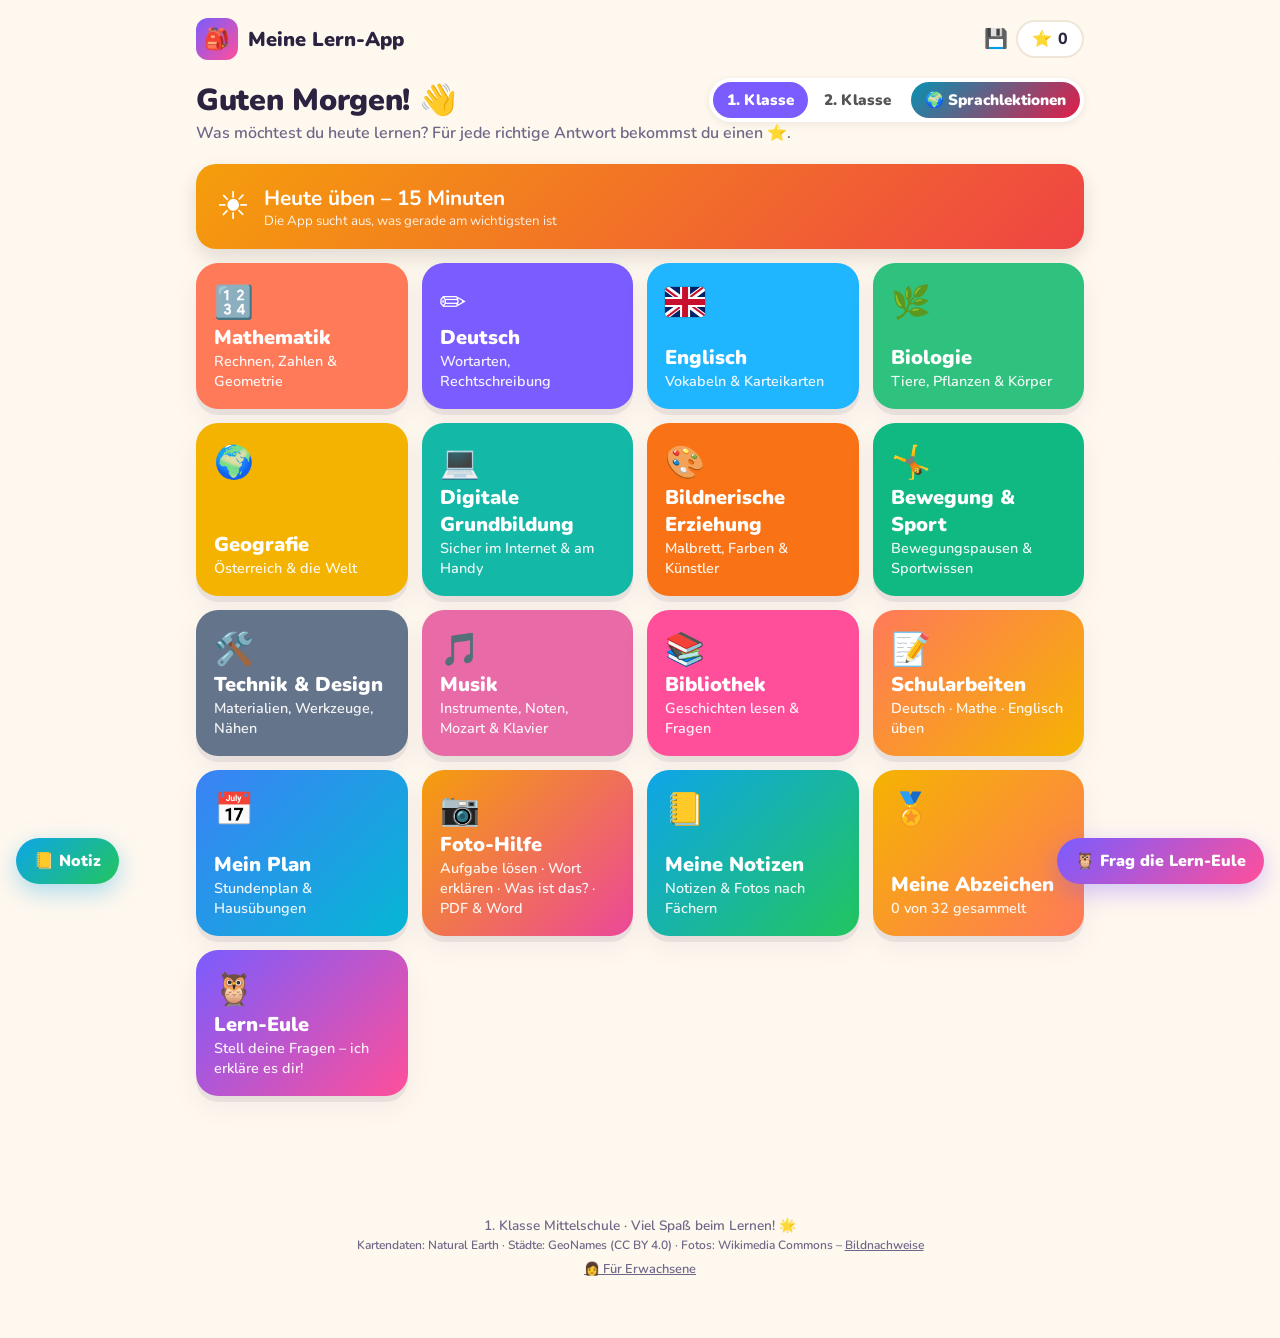
==== commit b44659ed: "Zurück-Pfeil beim Scrollen, scrollbare Infofenster, Artikel-Trainer (der/die/das, des/dem/den) Co-Au" ====
--- a/index.html
+++ b/index.html
@@ -34,6 +34,20 @@
   .stars{background:#fff;border:2px solid var(--line);border-radius:999px;padding:6px 14px;font-weight:800;display:flex;align-items:center;gap:6px}
   .back{background:none;border:none;color:var(--muted);font-weight:800;font-size:1rem;padding:6px 0;margin-bottom:8px}
   .back:hover{color:var(--ink)}
+  .artdrei{display:grid;grid-template-columns:repeat(3,1fr);gap:10px;margin-top:10px}
+  .artk{border:2px solid var(--ac);border-radius:16px;padding:12px 8px;text-align:center;background:color-mix(in srgb,var(--ac) 8%,#fff)}
+  .artw{font-size:1.8rem;font-weight:900;color:var(--ac)}
+  .artbsp{margin-top:8px;font-weight:700;line-height:1.6;cursor:pointer}
+  .arttricks{display:grid;grid-template-columns:repeat(auto-fit,minmax(200px,1fr));gap:10px;margin-top:10px}
+  .artt{border-left:6px solid var(--ac);background:color-mix(in srgb,var(--ac) 7%,#fff);border-radius:12px;padding:10px 12px;line-height:1.6}
+  .artt>b:first-child{color:var(--ac);font-size:1.1rem}
+  @media (max-width:420px){.artw{font-size:1.4rem}.artk{padding:10px 4px;font-size:.92rem}}
+
+  #backFab{position:fixed;right:12px;top:50%;z-index:55;transform:translate(130%,-50%);transition:transform .25s ease;background:var(--ink,#2b2340);color:#fff;border:none;border-radius:999px;padding:12px 16px;font-weight:900;font-size:1rem;font-family:inherit;box-shadow:0 8px 22px rgba(43,35,64,.35);cursor:pointer;display:flex;align-items:center;gap:6px}
+  #backFab.zeigen{transform:translate(0,-50%)}
+  #backFab .pf{font-size:1.25rem;line-height:1}
+  @media (max-width:520px){#backFab .tx{display:none}#backFab{padding:12px 14px}}
+
   h1{font-size:1.9rem;margin:6px 0 4px;font-weight:900;letter-spacing:-.01em}
   h2{font-size:1.35rem;margin:0 0 10px;font-weight:900}
   .sub{color:var(--muted);margin:0 0 20px;font-weight:600}
@@ -119,7 +133,9 @@
   .fabN{position:fixed;left:16px;bottom:16px;z-index:40;background:linear-gradient(135deg,#0ea5e9,#22c55e);color:#fff;border:none;border-radius:999px;padding:12px 18px;font-weight:900;font-size:1rem;box-shadow:0 8px 24px rgba(14,165,233,.35);cursor:pointer;font-family:inherit}
   .overlay{position:fixed;inset:0;z-index:60;background:rgba(43,35,64,.45);display:flex;align-items:flex-end;justify-content:center;padding:12px}
   @media (min-width:700px){.overlay{align-items:center}}
-  .overlay .card{width:100%;max-width:640px;max-height:92vh;display:flex;flex-direction:column}
+  .overlay .card{width:100%;max-width:640px;max-height:92vh;max-height:calc(100dvh - 24px);display:flex;flex-direction:column;overflow-y:auto;-webkit-overflow-scrolling:touch;overscroll-behavior:contain}
+  .overlay .card>*{flex-shrink:0}
+  .overlay .card .chat{flex-shrink:1}
   .chat{display:flex;flex-direction:column;gap:10px;min-height:300px}
   .msgs{display:flex;flex-direction:column;gap:10px;max-height:55vh;overflow-y:auto;padding:4px}
   .msg{max-width:85%;padding:12px 14px;border-radius:18px;line-height:1.5;font-weight:600;white-space:pre-wrap;word-wrap:break-word}
@@ -2227,6 +2243,21 @@
 (function(){ if(!('speechSynthesis' in window)) return; let frei=false;
   const los=()=>{ if(frei) return; frei=true; try{ const u=new SpeechSynthesisUtterance(' '); u.volume=0; speechSynthesis.speak(u); }catch(e){} ['touchend','click'].forEach(ev=>document.removeEventListener(ev,los,true)); };
   ['touchend','click'].forEach(ev=>document.addEventListener(ev,los,true)); })();
+
+/* Schwebender Zurück-Knopf: erscheint rechts, sobald man nach unten scrollt */
+(function(){
+  const fab=document.createElement('button'); fab.id='backFab'; fab.type='button'; fab.setAttribute('aria-label','Zurück');
+  fab.innerHTML='<span class="pf">←</span><span class="tx">Zurück</span>';
+  document.body.appendChild(fab);
+  const ziel=()=>{ const ov=[...document.querySelectorAll('.overlay')].length; if(ov) return null; const a=document.getElementById('app'); return a?a.querySelector('.back'):null; };
+  let tick=false;
+  const pruefen=()=>{ tick=false; const b=ziel(); const an=!!b && window.scrollY>260; fab.classList.toggle('zeigen',an); };
+  addEventListener('scroll',()=>{ if(!tick){tick=true;requestAnimationFrame(pruefen);} },{passive:true});
+  addEventListener('resize',pruefen);
+  new MutationObserver(()=>{ if(!tick){tick=true;requestAnimationFrame(pruefen);} }).observe(document.body,{childList:true,subtree:false});
+  const a=document.getElementById('app'); if(a) new MutationObserver(()=>{ if(!tick){tick=true;requestAnimationFrame(pruefen);} }).observe(a,{childList:true});
+  fab.onclick=()=>{ const b=ziel(); fab.classList.remove('zeigen'); if(b) b.click(); };
+})();
 let SPRECH_BTN=null, SPRICHT=false, KLICK_BTN=null, KLICK_ZEIT=0;
 document.addEventListener('pointerdown',e=>{ KLICK_BTN=e.target.closest('button,[data-say],[data-a2],.say,.fchip'); KLICK_ZEIT=Date.now(); },true);
 document.addEventListener('keydown',e=>{ if(e.key==='Enter'||e.key===' '){ KLICK_BTN=e.target.closest&&e.target.closest('button'); KLICK_ZEIT=Date.now(); } },true);
@@ -2339,6 +2370,158 @@
   const rows=[['1. Fall · Wer oder was?','der Hund','die Katze','das Pferd','die Hunde'],['2. Fall · Wessen?','des Hundes','der Katze','des Pferdes','der Hunde'],['3. Fall · Wem?','dem Hund','der Katze','dem Pferd','den Hunden'],['4. Fall · Wen oder was?','den Hund','die Katze','das Pferd','die Hunde']];
   return `<div class="ftab-wrap"><table class="ftab"><tr><th></th><th>männlich</th><th>weiblich</th><th>sächlich</th><th>Mehrzahl</th></tr>${rows.map((r,i)=>`<tr class="${hi===i+1?'hi':''}" style="${hi===i+1?'--fc:'+FAELLE[i].farbe:''}">${r.map((c,j)=>j?`<td>${c.replace(/^(\w+)/,'<b>$1</b>')}</td>`:`<th>${c}</th>`).join('')}</tr>`).join('')}</table></div>`;
 }
+
+/* ===== Artikel-Trainer: der, die, das & des, dem, den ===== */
+const ART_WOERTER=[
+ ['Hund','der','🐕'],['Baum','der','🌳'],['Tisch','der',''],['Stuhl','der','🪑'],['Apfel','der','🍎'],['Löffel','der','🥄'],['Schlüssel','der','🔑'],
+ ['Montag','der','📅'],['Freitag','der','📅'],['Jänner','der','🗓️'],['Juli','der','🗓️'],['Sommer','der','🏖️'],['Winter','der','⛄'],['Frühling','der','🌱'],
+ ['Lehrer','der','👨‍🏫'],['Computer','der','💻'],['Regen','der','🌧️'],['Schnee','der','❄️'],['Berg','der','⛰️'],['Mond','der','🌙'],['Käse','der','🧀'],
+ ['Schmetterling','der','🦋'],['Bleistift','der','✏️'],['Ball','der','⚽'],['Zug','der','🚆'],['Vogel','der','🐦'],['Fisch','der','🐟'],['Elefant','der','🐘'],
+ ['Löwe','der','🦁'],['Teller','der','🍽️'],['Rucksack','der','🎒'],['Kuchen','der','🍰'],['Hamster','der','🐹'],['Garten','der','🏡'],['Kühlschrank','der',''],
+ ['Katze','die','🐈'],['Blume','die','🌷'],['Sonne','die','☀️'],['Schule','die','🏫'],['Zeitung','die','📰'],['Rechnung','die','🧾'],['Freiheit','die','🕊️'],
+ ['Gesundheit','die','💪'],['Freundlichkeit','die','😊'],['Mannschaft','die','⚽'],['Freundschaft','die','🤝'],['Station','die','🚉'],['Bäckerei','die','🥐'],
+ ['Lehrerin','die','👩‍🏫'],['Freundin','die','👭'],['Banane','die','🍌'],['Tür','die','🚪'],['Uhr','die','⌚'],['Hand','die','✋'],['Maus','die','🐭'],
+ ['Kuh','die','🐄'],['Gabel','die','🍴'],['Brille','die','👓'],['Tasche','die','👜'],['Lampe','die','💡'],['Pizza','die','🍕'],['Milch','die','🥛'],
+ ['Nase','die','👃'],['Wolke','die','☁️'],['Erdbeere','die','🍓'],['Giraffe','die','🦒'],['Haustür','die','🚪'],
+ ['Haus','das','🏠'],['Auto','das','🚗'],['Buch','das','📖'],['Kind','das','🧒'],['Mädchen','das','👧'],['Kätzchen','das','🐱'],['Häschen','das','🐰'],
+ ['Büchlein','das','📘'],['Fahrrad','das','🚲'],['Pferd','das','🐴'],['Schaf','das','🐑'],['Ei','das','🥚'],['Brot','das','🍞'],['Handy','das','📱'],
+ ['Fenster','das','🪟'],['Bett','das','🛏️'],['Zimmer','das',''],['Wasser','das','💧'],['Eis','das','🍦'],['Herz','das','❤️'],['Flugzeug','das','✈️'],
+ ['Schwein','das','🐷'],['Museum','das','🏛️'],['Zentrum','das','🏙️'],['Instrument','das','🎻'],['Laufen','das','🏃'],['Schwimmen','das','🏊'],
+ ['Messer','das','🔪'],['Telefon','das','☎️'],['Papier','das','📄'],['Glas','das','🥛'],['Spielzeug','das','🧸'],['Kinderzimmer','das','🛏️']
+];
+function artTipp(w,g){
+  const W=w.toLowerCase();
+  if(/^(montag|dienstag|mittwoch|donnerstag|freitag|samstag|sonntag)$/.test(W)) return '<b>Wochentage</b> sind immer <b>der</b>: der Montag, der Freitag …';
+  if(/^(jänner|januar|februar|feber|märz|april|mai|juni|juli|august|september|oktober|november|dezember)$/.test(W)) return '<b>Monate</b> sind immer <b>der</b>: der Jänner, der Juli …';
+  if(/^(frühling|sommer|herbst|winter)$/.test(W)) return '<b>Jahreszeiten</b> sind immer <b>der</b>: der Sommer, der Winter …';
+  if(/^(haustür|kinderzimmer|spielzeug|kühlschrank|bleistift|rucksack|flugzeug|fahrrad)$/.test(W)) return 'Bei <b>zusammengesetzten Wörtern</b> bestimmt das <b>letzte Wort</b> den Artikel: '+({haustür:'das Haus + <b>die</b> Tür = <b>die</b> Haustür',kinderzimmer:'das Kind + <b>das</b> Zimmer = <b>das</b> Kinderzimmer',spielzeug:'das Spiel + <b>das</b> Zeug = <b>das</b> Spielzeug',kühlschrank:'kühl + <b>der</b> Schrank = <b>der</b> Kühlschrank',bleistift:'das Blei + <b>der</b> Stift = <b>der</b> Bleistift',rucksack:'der Rücken + <b>der</b> Sack = <b>der</b> Rucksack',flugzeug:'der Flug + <b>das</b> Zeug = <b>das</b> Flugzeug',fahrrad:'fahren + <b>das</b> Rad = <b>das</b> Fahrrad'})[W];
+  if(/chen$/.test(W)) return 'Wörter auf <b>-chen</b> sind immer <b>das</b> – auch das Mädchen!';
+  if(/lein$/.test(W)) return 'Wörter auf <b>-lein</b> sind immer <b>das</b>: das Büchlein, das Fräulein.';
+  if(/(ung|heit|keit|schaft|ion|ei)$/.test(W)&&g==='die') return 'Wörter auf <b>-ung, -heit, -keit, -schaft, -ion, -ei</b> sind immer <b>die</b>.';
+  if(/in$/.test(W)&&g==='die') return 'Weibliche Personen auf <b>-in</b> sind <b>die</b>: die Lehrerin, die Freundin.';
+  if(/ling$/.test(W)) return 'Wörter auf <b>-ling</b> sind meistens <b>der</b>: der Schmetterling, der Frühling.';
+  if(/(um|ment)$/.test(W)&&g==='das') return 'Wörter auf <b>-um</b> und <b>-ment</b> sind meistens <b>das</b>: das Museum, das Instrument.';
+  if(/^(laufen|schwimmen|lesen|spielen)$/.test(W)) return 'Wird ein <b>Tunwort zum Namenwort</b>, ist es immer <b>das</b>: das Laufen, das Schwimmen.';
+  if(W==='lehrer') return 'Männliche Personen sind <b>der</b>: der Lehrer, der Arzt, der Opa.';
+  return 'Hier gibt es keine Regel – <b>merk dir das Wort immer zusammen mit dem Artikel</b>: '+g+' '+w+'.';
+}
+const ART_FALL=[
+ ['Ich gebe ___ Hund einen Knochen.','dem','Wem gebe ich einen Knochen? → 3. Fall. Der Hund ist männlich → dem Hund.'],
+ ['Ich sehe ___ Hund im Garten.','den','Wen sehe ich? → 4. Fall. Männlich → den Hund.'],
+ ['Das ist der Ball ___ Hundes.','des','Wessen Ball ist das? → 2. Fall. Männlich → des Hundes.'],
+ ['___ Hund bellt laut.','Der','Wer bellt? → 1. Fall. Männlich → der Hund.'],
+ ['Ich helfe ___ Lehrerin.','der','Wem helfe ich? → 3. Fall. Weiblich → der Lehrerin.'],
+ ['Ich frage ___ Lehrerin.','die','Wen frage ich? → 4. Fall. Weiblich → die Lehrerin.'],
+ ['Das ist die Tasche ___ Lehrerin.','der','Wessen Tasche? → 2. Fall. Weiblich → der Lehrerin.'],
+ ['Wir spielen mit ___ Kind.','dem','Nach „mit“ kommt immer der 3. Fall. Das Kind ist sächlich → mit dem Kind.'],
+ ['Ich lese ___ Buch.','das','Was lese ich? → 4. Fall. Sächlich bleibt es das → das Buch.'],
+ ['Die Seiten ___ Buches sind bunt.','des','Wessen Seiten? → 2. Fall. Sächlich → des Buches.'],
+ ['Der Opa schenkt ___ Kindern Bonbons.','den','Wem schenkt er etwas? → 3. Fall Mehrzahl → den Kindern (mit -n am Ende!).'],
+ ['Ich füttere ___ Katzen.','die','Wen füttere ich? → 4. Fall Mehrzahl → die Katzen.'],
+ ['Die Farbe ___ Autos ist rot.','des','Wessen Farbe? → 2. Fall. Sächlich → des Autos.'],
+ ['Wir fahren mit ___ Bus zur Schule.','dem','Nach „mit“ kommt der 3. Fall. Der Bus → mit dem Bus.'],
+ ['Lea ruft ___ Freund an.','den','Wen ruft Lea an? → 4. Fall. Männlich → den Freund.'],
+ ['Der Ball liegt unter ___ Tisch.','dem','WO liegt der Ball? Bei „Wo?“ nach unter, auf, in … kommt der 3. Fall → unter dem Tisch.'],
+ ['Ich lege das Heft auf ___ Tisch.','den','WOHIN lege ich das Heft? Bei „Wohin?“ kommt der 4. Fall → auf den Tisch.'],
+ ['Ich danke ___ Mutter.','der','Wem danke ich? → 3. Fall. Weiblich → der Mutter.'],
+ ['Paul besucht ___ Oma.','die','Wen besucht Paul? → 4. Fall. Weiblich → die Oma.'],
+ ['Ohne ___ Schlüssel komme ich nicht ins Haus.','den','Nach „ohne“ kommt immer der 4. Fall. Der Schlüssel → ohne den Schlüssel.'],
+ ['Das Geschenk ist für ___ Vater.','den','Nach „für“ kommt immer der 4. Fall → für den Vater.'],
+ ['Nach ___ Unterricht gehen wir heim.','dem','Nach „nach“ kommt immer der 3. Fall. Der Unterricht → nach dem Unterricht.'],
+ ['Das Fell ___ Pferdes glänzt.','des','Wessen Fell? → 2. Fall. Sächlich → des Pferdes.'],
+ ['___ Sonne scheint hell.','Die','Wer scheint? → 1. Fall. Weiblich → die Sonne.'],
+ ['Ich trinke ___ Saft.','den','Was trinke ich? → 4. Fall. Der Saft ist männlich → den Saft.'],
+ ['Ich gebe ___ Pferd einen Apfel.','dem','Wem gebe ich den Apfel? → 3. Fall. Sächlich → dem Pferd.'],
+ ['Die Kinder spielen in ___ Pause.','der','WO spielen sie? → 3. Fall. Weiblich → in der Pause.'],
+ ['___ Kinder lachen.','Die','Wer lacht? → 1. Fall Mehrzahl → die Kinder.']
+];
+const ART_EIN=[
+ ['Ich habe ___ Hund.','einen','Wen oder was habe ich? → 4. Fall. Männlich → einen Hund.'],
+ ['Ich wünsche mir ___ Fahrrad.','ein','Was wünsche ich mir? → 4. Fall. Sächlich bleibt es ein → ein Fahrrad.'],
+ ['Ich schreibe ___ Freundin einen Brief.','einer','Wem schreibe ich? → 3. Fall. Weiblich → einer Freundin.'],
+ ['Er hilft ___ Mann.','einem','Wem hilft er? → 3. Fall. Männlich → einem Mann.'],
+ ['Das ist die Jacke ___ Mädchens.','eines','Wessen Jacke? → 2. Fall. Sächlich → eines Mädchens.'],
+ ['Da sitzt ___ Katze.','eine','Wer sitzt da? → 1. Fall. Weiblich → eine Katze.'],
+ ['Ich kaufe ___ Banane.','eine','Was kaufe ich? → 4. Fall. Weiblich bleibt es eine → eine Banane.'],
+ ['Wir wohnen in ___ Haus.','einem','WO wohnen wir? → 3. Fall. Sächlich → in einem Haus.'],
+ ['___ Vogel singt.','Ein','Wer singt? → 1. Fall. Männlich → ein Vogel.'],
+ ['Sie spielt mit ___ Ball.','einem','Nach „mit“ kommt der 3. Fall → mit einem Ball.'],
+ ['Ich esse ___ Apfel.','einen','Was esse ich? → 4. Fall. Männlich → einen Apfel.'],
+ ['Der Hut ___ Zauberers ist blau.','eines','Wessen Hut? → 2. Fall. Männlich → eines Zauberers.'],
+ ['Ich gebe ___ Kind ein Eis.','einem','Wem gebe ich ein Eis? → 3. Fall. Sächlich → einem Kind.'],
+ ['Ich sehe ___ Flugzeug.','ein','Was sehe ich? → 4. Fall. Sächlich bleibt es ein → ein Flugzeug.'],
+ ['Wir warten auf ___ Bus.','einen','Worauf warten wir? „warten auf“ braucht den 4. Fall → auf einen Bus.'],
+ ['Der Schwanz ___ Katze ist lang.','einer','Wessen Schwanz? → 2. Fall. Weiblich → einer Katze.']
+];
+function artLueckeFrage([satz,richtig,erkl],pool){
+  const r=richtig, gross=/^[A-ZÄÖÜ]/.test(r);
+  let andere=shuffle(pool.filter(x=>x.toLowerCase()!==r.toLowerCase())).slice(0,3);
+  if(gross) andere=andere.map(x=>x[0].toUpperCase()+x.slice(1));
+  const o=[r,...andere];
+  return {q:satz,o,a:0,e:erkl};
+}
+function artGenusRunde(n){
+  return shuffle(ART_WOERTER.slice()).slice(0,n).map(([w,g,em])=>({q:`${em?em+' ':''}___ ${w}`,o:['der','die','das'],a:['der','die','das'].indexOf(g),fix:true,e:artTipp(w,g).replace(/<[^>]+>/g,'')}));
+}
+function artikelSeite(){
+  setColor('var(--deutsch)'); stopSprechen();
+  currentCtx={label:'Artikel: der, die, das',detail:'Sie lernt gerade die Artikel: der/die/das (Geschlecht der Nomen) und wie sich die Artikel in den 4 Fällen ändern (der, des, dem, den; ein, eines, einem, einen). Erkläre kindgerecht mit Beispielen.'};
+  const zeile=(a,b,c,d)=>`<tr><th>${a}</th><td>${b}</td><td>${c}</td><td>${d}</td></tr>`;
+  app.innerHTML=`<button class="back">← Zurück</button>
+   <h1>🎯 der, die, das – Artikel</h1><p class="sub">Erklärung, Tricks und Übungen. Tippe auf ein Wort, dann wird es vorgelesen.</p>
+   <div class="card">
+     <h2>1️⃣ Jedes Nomen hat einen Artikel</h2>
+     <p>Der <b>Artikel</b> (Begleiter) zeigt, ob ein Nomen <b>männlich</b>, <b>weiblich</b> oder <b>sächlich</b> ist:</p>
+     <div class="artdrei">
+       <div class="artk" style="--ac:#3b82f6"><div class="artw">der</div><div>männlich</div><div class="artbsp" ${say('der Hund, der Baum, der Ball')}>der Hund 🐕<br>der Baum 🌳<br>der Ball ⚽</div></div>
+       <div class="artk" style="--ac:#ec4899"><div class="artw">die</div><div>weiblich</div><div class="artbsp" ${say('die Katze, die Sonne, die Blume')}>die Katze 🐈<br>die Sonne ☀️<br>die Blume 🌷</div></div>
+       <div class="artk" style="--ac:#22c55e"><div class="artw">das</div><div>sächlich</div><div class="artbsp" ${say('das Haus, das Auto, das Buch')}>das Haus 🏠<br>das Auto 🚗<br>das Buch 📖</div></div>
+     </div>
+     <div class="learnbox" style="margin-top:12px">💡 In der <b>Mehrzahl</b> heißt es immer <b>die</b>: der Hund → <b>die</b> Hunde, das Haus → <b>die</b> Häuser.</div>
+     <div class="learnbox" style="margin-top:8px">⚠️ Das Geschlecht im Wort ist nicht immer logisch: <b>das</b> Mädchen ist ein Mädchen, aber trotzdem „das“. Darum: <b>Lerne jedes Nomen immer mit Artikel!</b></div>
+   </div>
+   <div class="card">
+     <h2>2️⃣ Tricks: Daran erkennst du den Artikel</h2>
+     <div class="arttricks">
+       <div class="artt" style="--ac:#3b82f6"><b>immer der</b><br>Wochentage (der Montag)<br>Monate (der Juli)<br>Jahreszeiten (der Sommer)<br>meist auf <b>-ling</b> (der Schmetterling)<br>männliche Personen (der Opa)</div>
+       <div class="artt" style="--ac:#ec4899"><b>immer die</b><br>Endungen <b>-ung</b> (die Zeitung)<br><b>-heit</b> (die Freiheit), <b>-keit</b> (die Freundlichkeit)<br><b>-schaft</b> (die Mannschaft), <b>-ion</b> (die Station)<br><b>-ei</b> (die Bäckerei), <b>-in</b> (die Lehrerin)</div>
+       <div class="artt" style="--ac:#22c55e"><b>immer das</b><br>Endungen <b>-chen</b> (das Mädchen)<br><b>-lein</b> (das Büchlein)<br>meist <b>-um, -ment</b> (das Museum, das Instrument)<br>Tunwörter als Nomen (das Laufen)</div>
+     </div>
+     <div class="learnbox" style="margin-top:12px">🧩 <b>Zusammengesetzte Wörter:</b> Das <b>letzte</b> Wort bestimmt den Artikel.<br>das Haus + die Tür = <b>die</b> Haustür · die Kinder + das Zimmer = <b>das</b> Kinderzimmer</div>
+   </div>
+   <div class="card">
+     <h2>3️⃣ Der Artikel ändert sich in den 4 Fällen</h2>
+     <p>Je nachdem, wie du fragst, bekommt das Nomen einen anderen Artikel. Am meisten ändert sich der <b>männliche</b> Artikel: <b ${say('der, des, dem, den')} class="say">der – des – dem – den 🔊</b></p>
+     ${artTabelle(0)}
+     <h2 style="margin-top:16px">Mit ein / eine</h2>
+     <div class="ftab-wrap"><table class="ftab"><tr><th></th><th>männlich</th><th>weiblich</th><th>sächlich</th></tr>
+       ${zeile('1. Fall · Wer?','<b>ein</b> Hund','<b>eine</b> Katze','<b>ein</b> Pferd')}
+       ${zeile('2. Fall · Wessen?','<b>eines</b> Hundes','<b>einer</b> Katze','<b>eines</b> Pferdes')}
+       ${zeile('3. Fall · Wem?','<b>einem</b> Hund','<b>einer</b> Katze','<b>einem</b> Pferd')}
+       ${zeile('4. Fall · Wen?','<b>einen</b> Hund','<b>eine</b> Katze','<b>ein</b> Pferd')}
+     </table></div>
+     <div class="learnbox" style="margin-top:12px">🧠 <b>Merktrick:</b> Wem? → de<b>m</b> (beide mit <b>m</b>) · Wen? → de<b>n</b> (beide mit <b>n</b>)</div>
+     <div class="learnbox" style="margin-top:8px">📌 Nach <b>mit, nach, bei, von, zu, aus, seit</b> → immer <b>3. Fall</b> (mit dem Bus).<br>Nach <b>für, ohne, durch, gegen, um</b> → immer <b>4. Fall</b> (für den Papa).<br>Bei <b>in, auf, unter …</b>: Frage „Wo?“ → 3. Fall (im Garten) · „Wohin?“ → 4. Fall (in den Garten).</div>
+   </div>
+   <div class="card">
+     <h2>✏️ Jetzt üben</h2>
+     <div class="opts" style="grid-template-columns:1fr">
+       <button class="opt" id="u1">🎯 der, die oder das? <small style="display:block;font-weight:600;color:var(--muted)">12 Wörter · jedes Mal andere</small></button>
+       <button class="opt" id="u2">🧩 des, dem oder den? <small style="display:block;font-weight:600;color:var(--muted)">10 Lückensätze mit der, die, das, des, dem, den</small></button>
+       <button class="opt" id="u3">🍀 ein, einen oder einem? <small style="display:block;font-weight:600;color:var(--muted)">10 Lückensätze mit ein, eine, eines, einem, einen, einer</small></button>
+       <button class="opt" id="u4">🏆 Großer Artikel-Test <small style="display:block;font-weight:600;color:var(--muted)">15 gemischte Aufgaben</small></button>
+     </div>
+   </div>`;
+  app.querySelector('.back').onclick=()=>{stopSprechen();openSubject('deutsch');};
+  const FALLPOOL=['der','die','das','des','dem','den'], EINPOOL=['ein','eine','eines','einem','einen','einer'];
+  const runde=(id,title,qs)=>mcRun({id,title,back:artikelSeite,aiTopic:{k:'deutsch',topic:'Artikel der/die/das und die 4 Fälle'},questions:qs});
+  document.getElementById('u1').onclick=()=>runde('art-genus','der, die oder das?',artGenusRunde(12));
+  document.getElementById('u2').onclick=()=>runde('art-fall','des, dem oder den?',shuffle(ART_FALL.slice()).slice(0,10).map(x=>artLueckeFrage(x,FALLPOOL)));
+  document.getElementById('u3').onclick=()=>runde('art-ein','ein, einen oder einem?',shuffle(ART_EIN.slice()).slice(0,10).map(x=>artLueckeFrage(x,EINPOOL)));
+  document.getElementById('u4').onclick=()=>runde('art-test','Großer Artikel-Test',shuffle([...artGenusRunde(5),...shuffle(ART_FALL.slice()).slice(0,6).map(x=>artLueckeFrage(x,FALLPOOL)),...shuffle(ART_EIN.slice()).slice(0,4).map(x=>artLueckeFrage(x,EINPOOL))]));
+  scrollTo(0,0);
+}
+
 function linkBtns(){ return FAELLE_LINKS.map(([t,u])=>`<a class="btn ghost plink" href="${u}" target="_blank" rel="noopener">${t}</a>`).join(''); }
 
 function fallSeite(i){
@@ -5396,6 +5579,8 @@
       {id:'x-mediathek',em:'🏛️',name:'Mediathek Salzburg – E-Books ausleihen',small:'Kostenlos mit dem Leseausweis einer Bibliothek im Land Salzburg · auch als Onleihe-App',go:()=>window.open('https://mediathek-salzburg.onleihe.com','_blank'),nobadge:true,link:'https://mediathek-salzburg.onleihe.com'},
       {id:'x-vorlesen',em:'📗',name:'einfach vorlesen! – jede Woche neue Geschichten',small:'Kostenlos, eher für jüngere Kinder – gut zum Vorlesen für Geschwister',go:()=>{},nobadge:true,link:'https://www.einfachvorlesen.de'}];
   else if(k==='deutsch') items=[{header:'🎧 Diktat'},{id:'dk-menue',em:'🎧',name:'Diktat üben',small:'Die App liest vor, du schreibst mit · Fehler werden genau gezeigt',go:diktatMenue,nobadge:true},
+      {header:'🎯 Artikel: der, die, das'},
+      {id:'art-seite',em:'🎯',name:'der, die, das – Artikel lernen',small:'Erklärung, Tricks & Übungen · auch des, dem, den und ein, einem, einen',go:artikelSeite,nobadge:true},
       {header:'🧩 Die 4 Fälle – Schritt für Schritt'},
       {id:'f-show',em:'🎬',name:'Erklär-Show: Die 4 Fälle',small:'Animiert & vorgelesen – wie ein kleines Video',go:faelleShow,nobadge:true},
       ...FAELLE.map((F,i)=>({id:'fall-'+F.n,em:['1️⃣','2️⃣','3️⃣','4️⃣'][i],name:`${F.n}. Fall · ${F.name} (${F.spitz})`,small:`Frage: ${F.frage} · Erklärung, Beispiele & Übungen`,go:()=>fallSeite(i)})),
@@ -5429,7 +5614,7 @@
 /* Allgemeiner Multiple-Choice-Ablauf */
 function mcRun({id,title,questions,back,learn,aiTopic}){
   let i=0,score=0;
-  const qs=questions.map(q=>{const order=shuffle(q.o.map((t,idx)=>({t,idx})));return{...q,order};});
+  const qs=questions.map(q=>{const base=q.o.map((t,idx)=>({t,idx}));const order=q.fix?base:shuffle(base);return{...q,order};});
   function show(){
     if(i>=qs.length) return finish(id,score,qs.length,back,()=>mcRun({id,title,questions,back,learn,aiTopic}),aiTopic);
     const q=qs[i];
